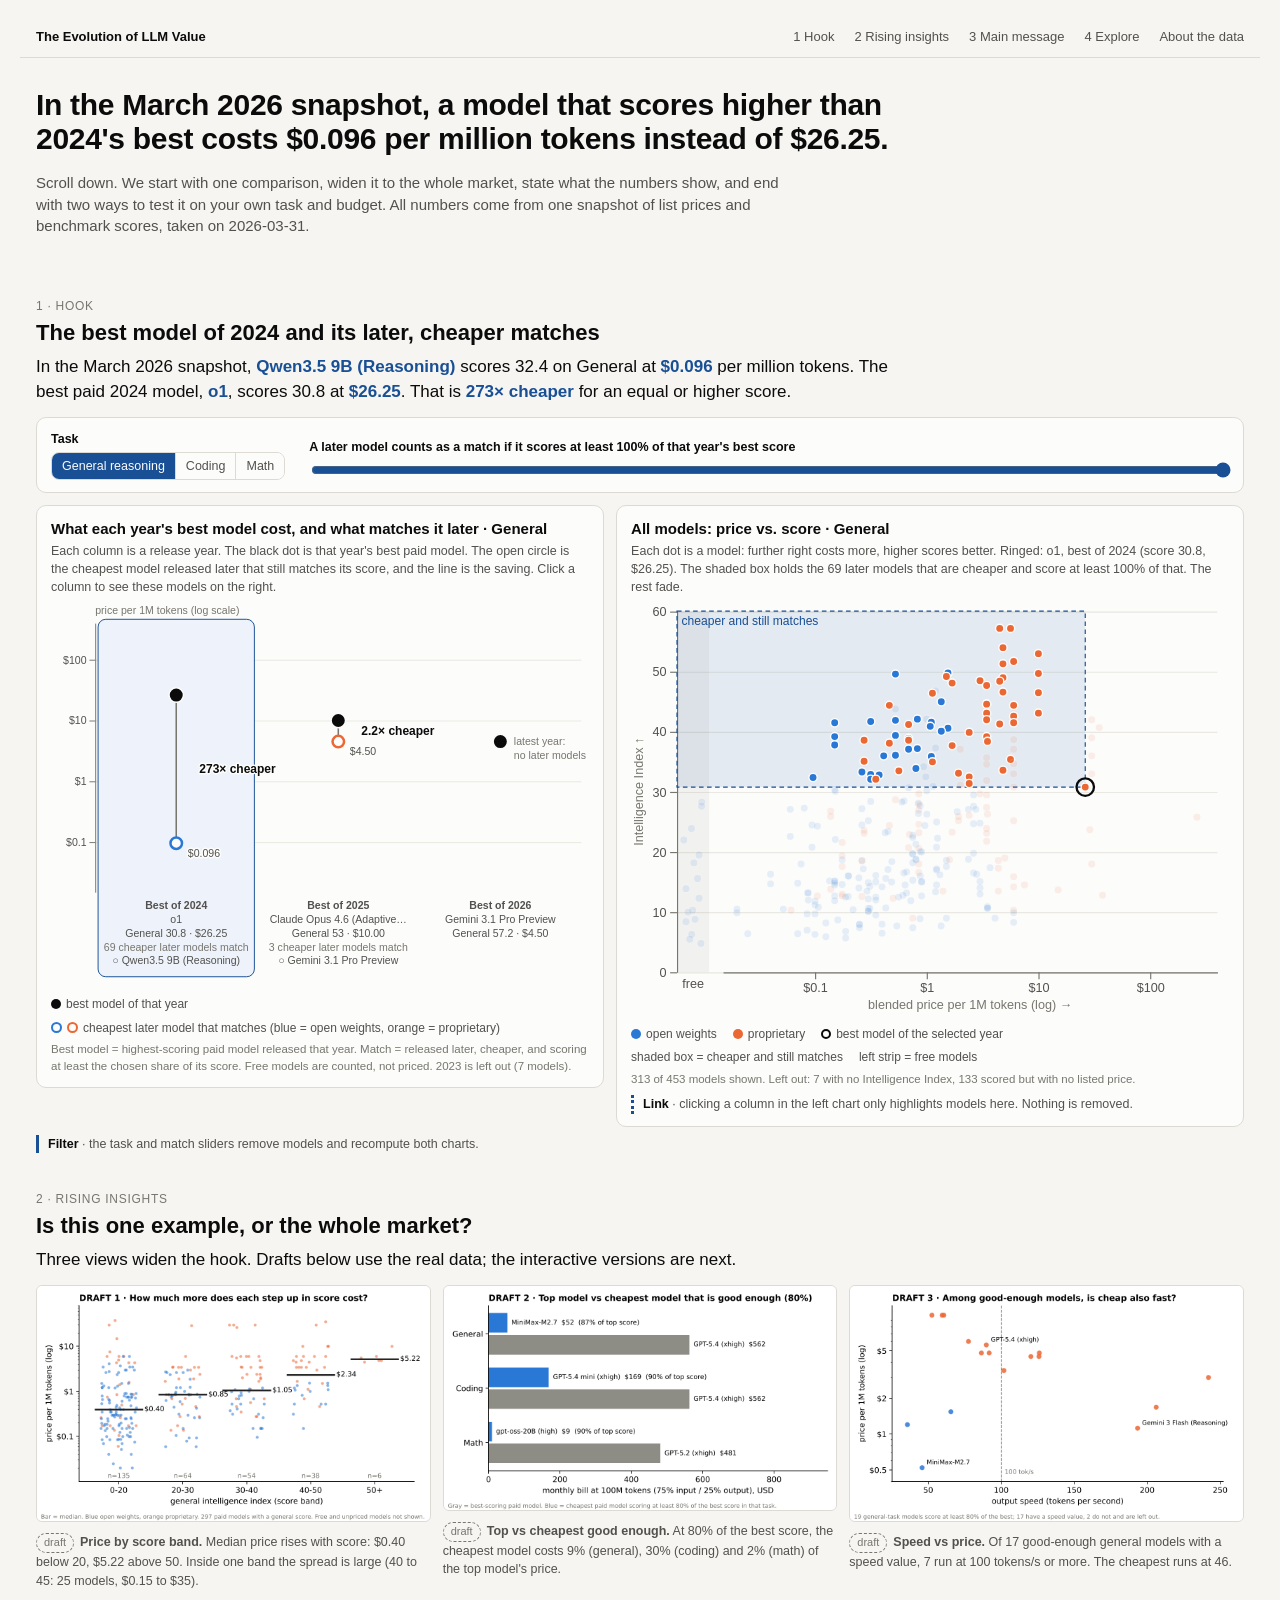
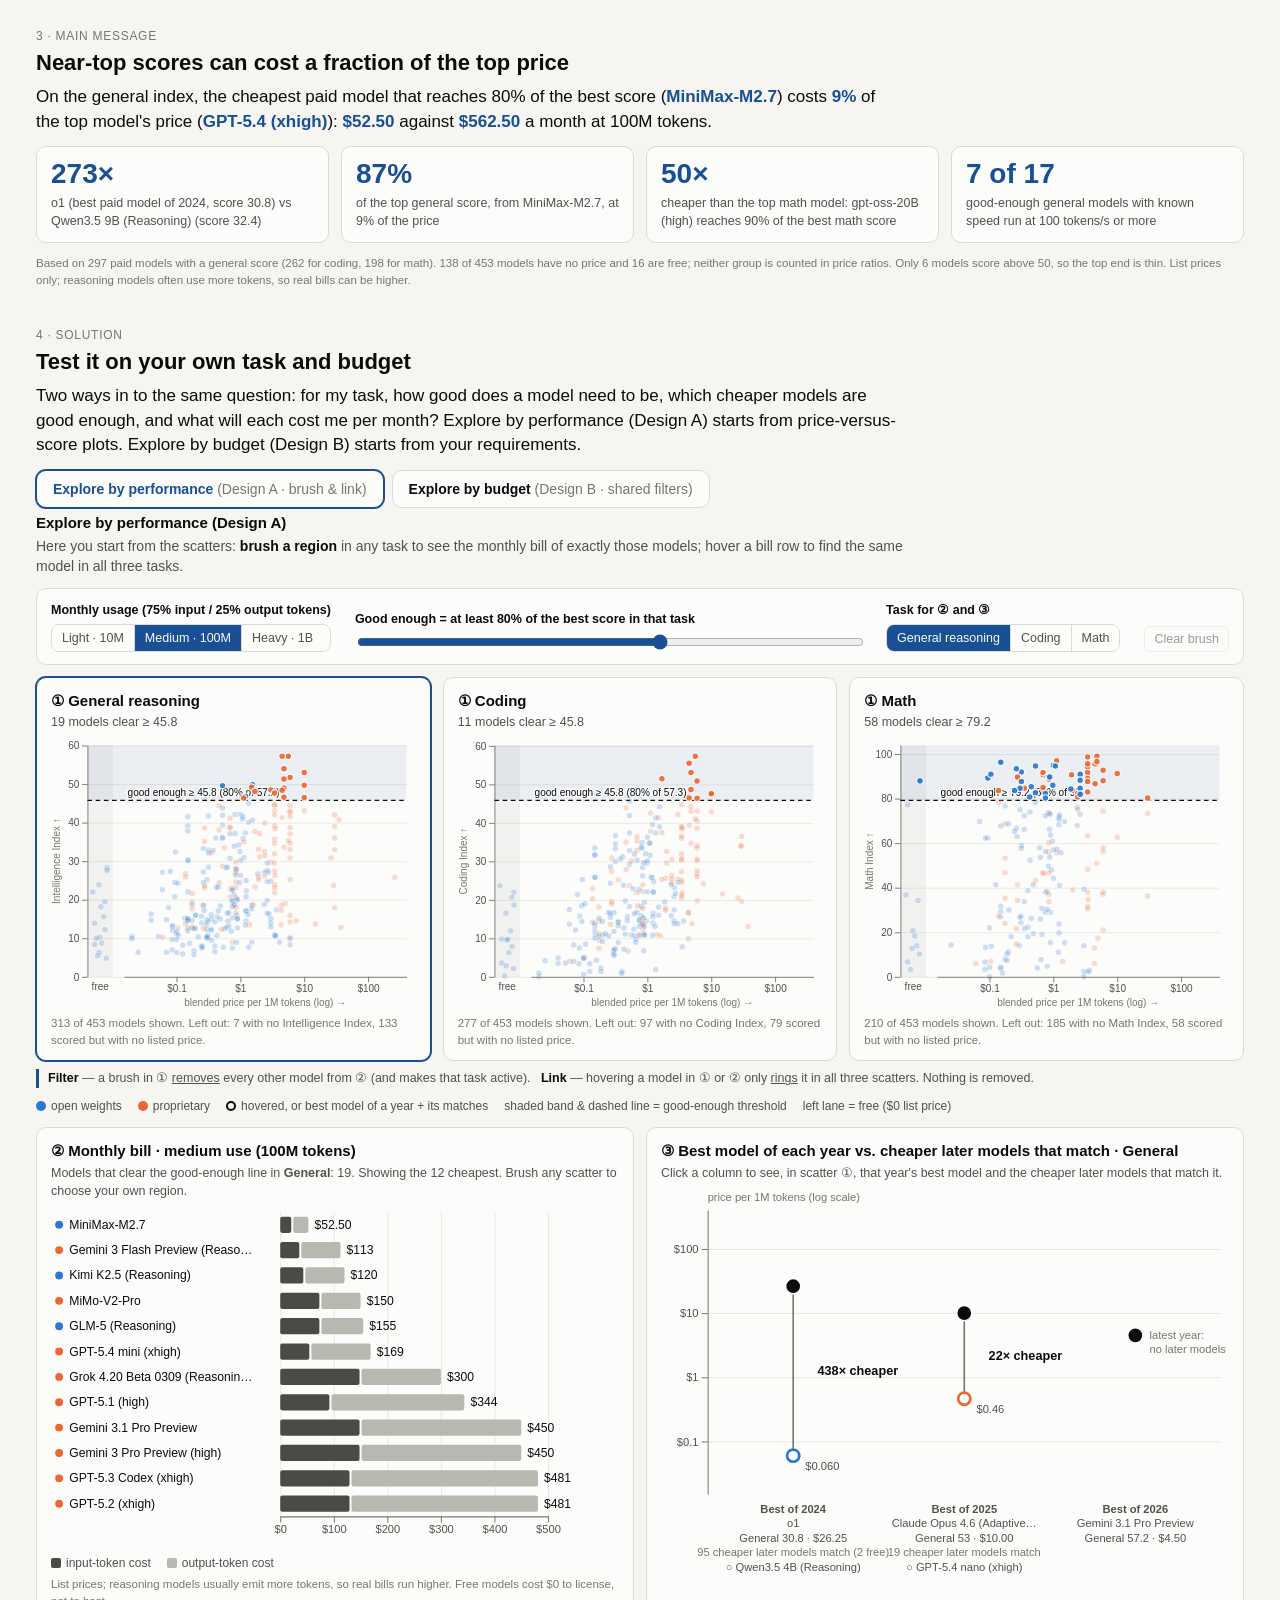
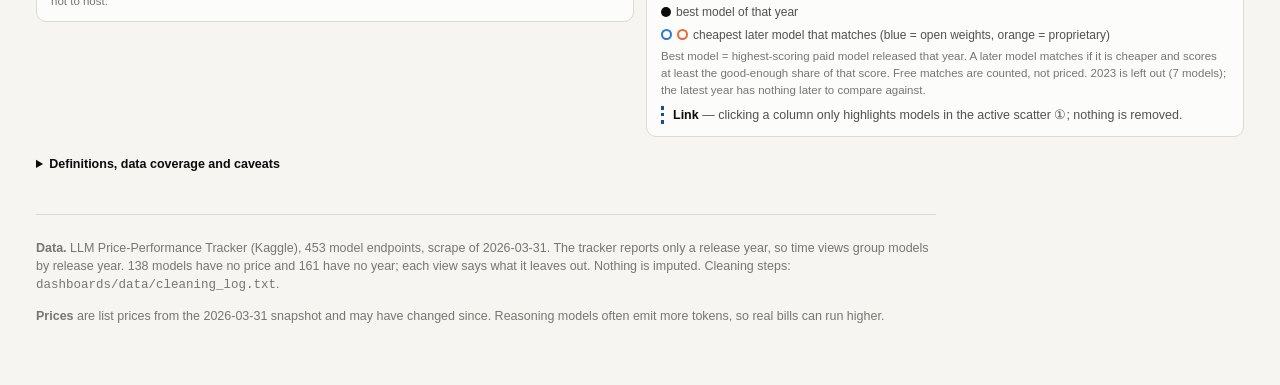
==== docs/index.html @ 714dfd99 "new refinements" ====
<!doctype html>
<html lang="en"><head><meta charset="utf-8"><meta name="viewport" content="width=device-width,initial-scale=1">
<title>The Evolution of LLM Value</title>
<style>:root {
  color-scheme: light;
  --surface-0: #f6f5f2;
  --surface-1: #fcfcfb;
  --border: #dcdad3;
  --grid: #e9e8e2;
  --text-primary: #0b0b0b;
  --text-secondary: #52514e;
  --text-muted: #77766f;
  --open: #2a78d6;       /* categorical slot 1: open-weight */
  --prop: #eb6834;       /* categorical slot 2: proprietary */
  --seg-in: #4b4a46;     /* bill: input-token cost */
  --seg-out: #b9b8b0;    /* bill: output-token cost */
  --accent: #184f95;
  --thr: #0b0b0b;
  --ring: #0b0b0b;
  --hl-bg: #eef3fb;
}
@media (prefers-color-scheme: dark) {
  :root:where(:not([data-theme="light"])) {
    color-scheme: dark;
    --surface-0: #121211; --surface-1: #1a1a19; --border: #3a3935; --grid: #2b2a27;
    --text-primary: #f0efec; --text-secondary: #c3c2b7; --text-muted: #96958c;
    --open: #3987e5; --prop: #d95926; --seg-in: #c3c2b7; --seg-out: #5d5c56;
    --accent: #86b6ef; --thr: #f0efec; --ring: #f0efec; --hl-bg: #22262d;
  }
}
:root[data-theme="dark"] {
  color-scheme: dark;
  --surface-0: #121211; --surface-1: #1a1a19; --border: #3a3935; --grid: #2b2a27;
  --text-primary: #f0efec; --text-secondary: #c3c2b7; --text-muted: #96958c;
  --open: #3987e5; --prop: #d95926; --seg-in: #c3c2b7; --seg-out: #5d5c56;
  --accent: #86b6ef; --thr: #f0efec; --ring: #f0efec; --hl-bg: #22262d;
}

* { box-sizing: border-box; }
body {
  margin: 0; background: var(--surface-0); color: var(--text-primary);
  font: 14px/1.45 -apple-system, BlinkMacSystemFont, "Segoe UI", Roboto, Helvetica, Arial, sans-serif;
}
main { max-width: 1240px; margin: 0 auto; padding: 18px 16px 48px; }
nav.top { display: flex; gap: 18px; font-size: 13px; margin-bottom: 6px; }
a { color: var(--accent); }
h1 { font-size: 22px; margin: 6px 0 4px; letter-spacing: -0.01em; }
h2 { font-size: 15px; margin: 0 0 2px; }
.lede { color: var(--text-secondary); max-width: 880px; margin: 0 0 12px; }
.lede b { color: var(--text-primary); }

.card { background: var(--surface-1); border: 1px solid var(--border); border-radius: 10px; padding: 12px 14px; }
.card.active { border-color: var(--accent); box-shadow: 0 0 0 1px var(--accent); }
.hint { color: var(--text-secondary); font-size: 12.5px; margin: 2px 0 6px; min-height: 18px; }
.coverage { color: var(--text-muted); font-size: 11.5px; margin: 4px 0 0; }
.explain { font-size: 12.5px; color: var(--text-secondary); margin: 8px 0 0; padding-left: 9px; border-left: 3px solid var(--accent); }
.explain.link { border-left-style: dotted; }
.explain strong { color: var(--text-primary); }

.controls { display: flex; flex-wrap: wrap; gap: 12px 24px; align-items: end; margin-bottom: 12px; font-size: 12.5px; color: var(--text-secondary); }
.controls label, .controls .grp { display: grid; gap: 4px; }
.controls .lab { font-weight: 600; color: var(--text-primary); }
.controls .grow { flex: 1 1 170px; }
.controls input[type=range] { width: 100%; accent-color: var(--accent); }
.controls select { font: inherit; padding: 3px 6px; background: var(--surface-1); color: var(--text-primary); border: 1px solid var(--border); border-radius: 6px; }
.seg { display: inline-flex; border: 1px solid var(--border); border-radius: 8px; overflow: hidden; }
.seg button { font: inherit; padding: 4px 10px; border: 0; background: var(--surface-1); color: var(--text-secondary); cursor: pointer; border-right: 1px solid var(--border); }
.seg button:last-child { border-right: 0; }
.seg button[aria-pressed=true] { background: var(--accent); color: var(--surface-1); }
button.plain { font: inherit; padding: 3px 9px; border: 1px solid var(--border); border-radius: 6px; background: var(--surface-1); color: var(--text-primary); cursor: pointer; }
button.plain:disabled { opacity: .4; cursor: default; }
.row-between { display: flex; justify-content: space-between; align-items: center; gap: 8px; }

svg { display: block; width: 100%; height: auto; overflow: visible; }
svg text { fill: var(--text-secondary); font-size: 11px; font-family: inherit; }
svg .axis path, svg .axis line { stroke: var(--text-muted); }
svg .grid line { stroke: var(--grid); }
svg .grid path { display: none; }
svg .title-lab { fill: var(--text-muted); font-size: 11px; }
.dot { stroke: var(--surface-1); stroke-width: 1.2; }
.dot.open { fill: var(--open); }
.dot.prop { fill: var(--prop); }
.ring { fill: none; stroke: var(--ring); stroke-width: 2; pointer-events: none; }
.thr { stroke: var(--thr); stroke-dasharray: 5 4; stroke-width: 1.3; }
.thr-fill { fill: var(--accent); opacity: .07; }
.thr-lab { fill: var(--text-primary) !important; font-size: 11px; paint-order: stroke; stroke: var(--surface-1); stroke-width: 3px; stroke-linejoin: round; }
.budget { stroke: var(--prop); stroke-width: 1.6; stroke-dasharray: 2 3; }
.budget-lab { fill: var(--text-primary) !important; paint-order: stroke; stroke: var(--surface-1); stroke-width: 3px; }
.free-lane { fill: var(--text-muted); opacity: .08; }
.selection { fill: var(--accent); fill-opacity: .12; stroke: var(--accent); }

.legend { display: flex; flex-wrap: wrap; gap: 6px 16px; font-size: 12px; color: var(--text-secondary); margin-top: 10px; align-items: center; }
.legend i { display: inline-block; width: 10px; height: 10px; border-radius: 50%; margin-right: 5px; vertical-align: -1px; }
.legend i.sq { border-radius: 2px; }
.legend i.blk { background: var(--text-primary); }
.legend i.hol { background: transparent; border: 2.5px solid var(--text-secondary); width: 11px; height: 11px; }
.legend i.sm { width: 6px; height: 6px; background: var(--text-muted); opacity: .6; }
.legend i.ringi { background: transparent; border: 2px solid var(--ring); }

#tip { position: fixed; z-index: 10; pointer-events: none; background: var(--surface-1); color: var(--text-primary);
  border: 1px solid var(--border); border-radius: 8px; padding: 8px 10px; font-size: 12px; box-shadow: 0 4px 14px rgba(0,0,0,.18); max-width: 300px; display: none; }
#tip b { font-size: 12.5px; }
#tip .k { color: var(--text-muted); }
#tip table { border-collapse: collapse; margin-top: 4px; }
#tip td { padding: 1px 8px 1px 0; }

.bill-row { cursor: pointer; }
.bill-row rect.hit { fill: transparent; }
.bill-row.hl rect.hit, .bill-row:hover rect.hit { fill: var(--hl-bg); }
.bill-row.sel rect.hit { fill: var(--hl-bg); stroke: var(--accent); }
.bill-row text.nm { fill: var(--text-primary); font-size: 12px; }
.bill-row text.val { fill: var(--text-primary); font-size: 12px; }
.flag-row { cursor: pointer; }
.flag-row rect.hit { fill: transparent; }
.flag-row:hover rect.hit { fill: var(--hl-bg); }
.flag-row.sel rect.hit { fill: var(--hl-bg); stroke: var(--accent); }
.flag-row .big { fill: var(--text-primary); stroke: var(--surface-1); stroke-width: 1.5; }
.flag-row .arrow { stroke: var(--text-secondary); stroke-width: 1.5; fill: none; }
.flag-row text.t1 { fill: var(--text-primary); font-size: 12px; }

details.defs { margin-top: 18px; font-size: 12.5px; color: var(--text-secondary); }
details.defs summary { cursor: pointer; font-weight: 600; color: var(--text-primary); }
details.defs ul { margin: 6px 0 0; padding-left: 18px; }
details.defs li { margin: 3px 0; }

.detail { font-size: 12.5px; color: var(--text-secondary); }
.detail table { border-collapse: collapse; width: 100%; margin-top: 4px; }
.detail td, .detail th { padding: 2px 8px 2px 0; text-align: left; font-weight: normal; }
.detail td.v { color: var(--text-primary); }

.layoutA { display: grid; gap: 14px; }
.panels3 { display: grid; grid-template-columns: repeat(3, minmax(0, 1fr)); gap: 12px; }
.row2 { display: grid; grid-template-columns: minmax(0, 1fr) minmax(0, 1fr); gap: 12px; align-items: start; }
.layoutB { display: grid; grid-template-columns: minmax(0, 0.95fr) minmax(0, 1.05fr); gap: 12px; align-items: start; }
@media (max-width: 980px) { .panels3, .row2, .layoutB { grid-template-columns: 1fr; } }

.match-region { fill: var(--accent); fill-opacity: .10; stroke: var(--accent); stroke-dasharray: 4 3; }
.region-lab { fill: var(--accent) !important; font-size: 10.5px; }
.flag-row .stem { stroke: var(--text-muted); stroke-width: 1.6; }
.flag-row .hollow { fill: var(--surface-1); stroke-width: 2.6; }
.flag-row .hollow.open { stroke: var(--open); }
.flag-row .hollow.prop { stroke: var(--prop); }
.flag-row .mult { fill: var(--text-primary); font-weight: 700; font-size: 12.5px; }

.halo { paint-order: stroke; stroke: var(--surface-1); stroke-width: 3px; stroke-linejoin: round; }

html { scroll-behavior: smooth; scroll-padding-top: 52px; }
nav.top { position: sticky; top: 0; z-index: 5; background: var(--surface-0); border-bottom: 1px solid var(--border); margin: 0 -16px; padding: 10px 16px; gap: 20px; flex-wrap: wrap; }
nav.top b { margin-right: auto; }
nav.top a { text-decoration: none; color: var(--text-secondary); }
nav.top a:hover { color: var(--accent); }
.hero { padding: 26px 0 8px; }
.hero h1 { font-size: 30px; line-height: 1.15; margin: 4px 0 8px; max-width: 860px; }
.hero p { max-width: 760px; color: var(--text-secondary); font-size: 15px; }
section.story { margin-top: 38px; }
.step { font-size: 12px; letter-spacing: .06em; text-transform: uppercase; color: var(--text-muted); margin: 0; }
section.story > h2 { font-size: 22px; margin: 2px 0 6px; }
.big { font-size: 17px; max-width: 860px; margin: 4px 0 12px; }
.big b { color: var(--accent); }
.drafts { display: grid; grid-template-columns: repeat(3, minmax(0,1fr)); gap: 12px; }
.drafts figure { margin: 0; }
.drafts img { width: 100%; height: auto; border-radius: 6px; border: 1px solid var(--border); background: #fff; }
.drafts figcaption { font-size: 12.5px; color: var(--text-secondary); margin-top: 6px; }
.tag { display: inline-block; font-size: 11px; padding: 1px 7px; border: 1px dashed var(--text-muted); border-radius: 10px; color: var(--text-muted); margin-right: 6px; }
.stats { display: grid; grid-template-columns: repeat(4, minmax(0,1fr)); gap: 12px; margin: 12px 0; }
.stat { background: var(--surface-1); border: 1px solid var(--border); border-radius: 10px; padding: 12px 14px; }
.stat .n { font-size: 28px; font-weight: 700; color: var(--accent); line-height: 1.1; }
.stat .d { font-size: 12.5px; color: var(--text-secondary); margin-top: 4px; }
@media (max-width: 980px) { .drafts, .stats { grid-template-columns: 1fr 1fr; } }
@media (max-width: 620px) { .drafts, .stats { grid-template-columns: 1fr; } }
.tabs { display: flex; gap: 8px; margin: 10px 0 4px; flex-wrap: wrap; }
.tabs button { font: inherit; padding: 8px 16px; border: 1px solid var(--border); border-radius: 10px; background: var(--surface-1); color: var(--text-secondary); cursor: pointer; }
.tabs button b { color: var(--text-primary); }
.tabs button[aria-selected=true] { border-color: var(--accent); box-shadow: 0 0 0 1px var(--accent); }
.tabs button[aria-selected=true] b { color: var(--accent); }
.design[hidden] { display: none; }
#h-sc .thr, #h-sc .thr-fill, #h-sc .thr-lab { display: none; }
footer { margin-top: 40px; font-size: 12.5px; color: var(--text-muted); border-top: 1px solid var(--border); padding-top: 12px; max-width: 900px; }
</style></head>
<body><main>
<nav class="top"><b>The Evolution of LLM Value</b><a href="#hook">1 Hook</a><a href="#insights">2 Rising insights</a><a href="#message">3 Main message</a><a href="#explore">4 Explore</a><a href="#about">About the data</a></nav>

<header class="hero">
  <h1 id="hero-h1"></h1>
  <p>Scroll down. We start with one comparison, widen it to the whole market, state what the numbers show, and end with two ways to test it on your own task and budget. All numbers come from one snapshot of list prices and benchmark scores, taken on 2026-03-31.</p>
</header>

<section class="story" id="hook">
  <p class="step">1 · Hook</p>
  <h2>The best model of 2024 and its later, cheaper matches</h2>
  <p class="big" id="hook-line"></p>
  <div class="controls card">
    <div class="grp"><span class="lab">Task</span><div class="seg" id="h-task"></div></div>
    <label class="grow"><span class="lab">A later model counts as a match if it scores at least <b id="h-pct-val"></b> of that year's best score</span><input id="h-pct" type="range" min="50" max="100" step="1" value="100"></label>
  </div>
  <div class="layoutB">
    <section class="card"><h2 id="h-flag-title"></h2><p class="hint" id="h-flag-hint"></p><div id="h-flags"></div><div class="legend"><span><i class="blk"></i>best model of that year</span><span><i class="hol" style="border-color:var(--open)"></i><i class="hol" style="border-color:var(--prop)"></i>cheapest later model that matches (blue = open weights, orange = proprietary)</span></div><p class="coverage">Best model = highest-scoring paid model released that year. Match = released later, cheaper, and scoring at least the chosen share of its score. Free models are counted, not priced. 2023 is left out (7 models).</p></section>
    <section class="card"><h2 id="h-sc-title"></h2><p class="hint" id="h-sc-hint"></p><div id="h-sc"></div>
      <div class="legend"><span><i style="background:var(--open)"></i>open weights</span><span><i style="background:var(--prop)"></i>proprietary</span><span><i class="ringi"></i>best model of the selected year</span><span>shaded box = cheaper and still matches</span><span>left strip = free models</span></div>
      <p class="coverage" id="h-cov"></p>
      <p class="explain link"><strong>Link</strong> · clicking a column in the left chart only highlights models here. Nothing is removed.</p></section>
  </div>
  <p class="explain"><strong>Filter</strong> · the task and match sliders remove models and recompute both charts.</p>
</section>

<section class="story" id="insights">
  <p class="step">2 · Rising insights</p>
  <h2>Is this one example, or the whole market?</h2>
  <p class="big">Three views widen the hook. Drafts below use the real data; the interactive versions are next.</p>
  <div class="drafts">
    <figure><img src="img/draft-1-price-by-score-band.png" alt="Draft: price by score band"><figcaption><span class="tag">draft</span><b>Price by score band.</b> Median price rises with score: $0.40 below 20, $5.22 above 50. Inside one band the spread is large (40 to 45: 25 models, $0.15 to $35).</figcaption></figure>
    <figure><img src="img/draft-2-top-vs-cheapest.png" alt="Draft: top vs cheapest good-enough model"><figcaption><span class="tag">draft</span><b>Top vs cheapest good enough.</b> At 80% of the best score, the cheapest model costs 9% (general), 30% (coding) and 2% (math) of the top model's price.</figcaption></figure>
    <figure><img src="img/draft-3-speed-vs-price.png" alt="Draft: speed against price"><figcaption><span class="tag">draft</span><b>Speed vs price.</b> Of 17 good-enough general models with a speed value, 7 run at 100 tokens/s or more. The cheapest runs at 46.</figcaption></figure>
  </div>
</section>

<section class="story" id="message">
  <p class="step">3 · Main message</p>
  <h2>Near-top scores can cost a fraction of the top price</h2>
  <p class="big" id="msg-line"></p>
  <div class="stats" id="stats"></div>
  <p class="coverage" id="msg-cov"></p>
</section>

<section class="story" id="explore">
  <p class="step">4 · Solution</p>
  <h2>Test it on your own task and budget</h2>
  <p class="big">Two ways in to the same question: for my task, how good does a model need to be, which cheaper models are good enough, and what will each cost me per month? Explore by performance (Design A) starts from price-versus-score plots. Explore by budget (Design B) starts from your requirements.</p>
  <div class="tabs" role="tablist">
    <button role="tab" id="tab-a" aria-selected="true"><b>Explore by performance</b> <span style="color:var(--text-muted)">(Design A · brush &amp; link)</span></button>
    <button role="tab" id="tab-b" aria-selected="false"><b>Explore by budget</b> <span style="color:var(--text-muted)">(Design B · shared filters)</span></button>
  </div>
  <div class="design" id="design-a"><h2 class="dh">Explore by performance (Design A)</h2>
<p class="lede">Here you start from the scatters: <b>brush a region</b> in any task to see the monthly bill of exactly those models; hover a bill row to find the same model in all three tasks.</p>

<div class="controls card">
  <div class="grp"><span class="lab">Monthly usage (75% input / 25% output tokens)</span><div class="seg" id="a-usage"></div></div>
  <label class="grow"><span class="lab">Good enough = at least <b id="a-pct-val">80%</b> of the best score in that task</span>
    <input id="a-pct" type="range" min="50" max="100" step="1" value="80"></label>
  <div class="grp"><span class="lab">Task for ② and ③</span><div class="seg" id="a-task"></div></div>
  <button class="plain" id="a-clear">Clear brush</button>
</div>

<div class="panels3" id="a-panels"></div>
<p class="explain"><strong>Filter</strong> — a brush in ① <u>removes</u> every other model from ② (and makes that task active). &nbsp;
<strong>Link</strong> — hovering a model in ① or ② only <u>rings</u> it in all three scatters. Nothing is removed.</p>
<div class="legend"><span><i style="background:var(--open)"></i>open weights</span><span><i style="background:var(--prop)"></i>proprietary</span>
<span><i class="ringi"></i>hovered, or best model of a year + its matches</span><span>shaded band &amp; dashed line = good-enough threshold</span><span>left lane = free ($0 list price)</span></div>

<div class="row2" style="margin-top:12px">
  <section class="card"><h2 id="a-bill-title"></h2><p class="hint" id="a-bill-hint"></p><div id="a-bill"></div>
    <div class="legend"><span><i class="sq" style="background:var(--seg-in)"></i>input-token cost</span><span><i class="sq" style="background:var(--seg-out)"></i>output-token cost</span></div>
    <p class="coverage">List prices; reasoning models usually emit more tokens, so real bills run higher. Free models cost $0 to license, not to host.</p></section>
  <section class="card"><h2 id="a-flag-title"></h2><p class="hint" id="a-flag-hint"></p><div id="a-flags"></div>
    <div class="legend"><span><i class="blk"></i>best model of that year</span><span><i class="hol" style="border-color:var(--open)"></i><i class="hol" style="border-color:var(--prop)"></i>cheapest later model that matches (blue = open weights, orange = proprietary)</span></div><p class="coverage">Best model = highest-scoring paid model released that year. A later model matches if it is cheaper and scores at least the good-enough share of that score. Free matches are counted, not priced. 2023 is left out (7 models); the latest year has nothing later to compare against.</p>
    <p class="explain link"><strong>Link</strong> — clicking a column only highlights models in the active scatter ①; nothing is removed.</p></section>
</div>

<details class="defs"><summary>Definitions, data coverage and caveats</summary><ul>
<li><b>Data:</b> LLM Price-Performance Tracker (Kaggle), scrape of 2026-03-31, 453 model endpoints. Nothing is imputed; every chart says how many models it had to leave out.</li>
<li><b>Good enough:</b> score ≥ X% of the best score any model has in that task (best: general 57.2, coding 57.3, math 99.0). The three indexes use different scales, so a percentage gives one shared definition.</li>
<li><b>Monthly bill:</b> usage tokens × the model's input and output list prices at a 3:1 input:output mix (the same mix the dataset's blended price uses).</li>
<li><b>Release year only:</b> the dataset has no release dates and 161 models have no year, so time views group models by release year and skip those models. The 138 models without a price (mostly open-weight, lower scoring) cannot appear in any price view.</li>
<li><b>Free</b> models are open-weight models with a $0 list price. They are shown in a separate lane and never used for "× cheaper".</li>
</ul></details>
</div>
  <div class="design" id="design-b" hidden><h2 class="dh">Explore by budget (Design B)</h2>
<p class="lede">Here you start from the controls: <b>set a task, usage, quality bar, budget, license and speed floor</b>, then read the surviving models and see where they sit on the price × score map.</p>

<div class="controls card">
  <div class="grp"><span class="lab">Task</span><div class="seg" id="b-task"></div></div>
  <div class="grp"><span class="lab">Monthly usage (75% input / 25% output)</span><div class="seg" id="b-usage"></div></div>
  <label class="grow"><span class="lab">Good enough ≥ <b id="b-pct-val"></b> of best score</span><input id="b-pct" type="range" min="50" max="100" step="1" value="80"></label>
  <label class="grow"><span class="lab">Budget: <b id="b-budget-val"></b></span><input id="b-budget" type="range" min="0" max="100" step="1" value="60"></label>
  <label><span class="lab">License</span><select id="b-license"><option value="all">all</option><option value="open">open weights</option><option value="closed">proprietary</option></select></label>
  <label class="grow"><span class="lab">Min speed: <b id="b-speed-val"></b></span><input id="b-speed" type="range" min="0" max="250" step="10" value="0"></label>
</div>
<p class="explain"><strong>Filter</strong> — every control <u>removes</u> models from ① and <u>greys them out</u> in ② (they stay visible as context). A funnel below shows how many each control removes.<br>
<strong>Link</strong> — hovering a bar or dot rings it in the other view; clicking pins it in the detail card. Nothing is removed by linking.</p>
<p class="hint" id="b-funnel" style="margin-top:8px"></p>

<div class="layoutB">
  <section class="card"><h2 id="b-bill-title"></h2><p class="hint" id="b-bill-hint"></p><div id="b-bill"></div>
    <div class="legend"><span><i style="background:var(--open)"></i>open weights</span><span><i style="background:var(--prop)"></i>proprietary</span><span><i class="sq" style="background:var(--seg-in)"></i>input cost</span><span><i class="sq" style="background:var(--seg-out)"></i>output cost</span></div>
    <p class="coverage">List prices; reasoning models usually emit more tokens, so real bills run higher. Free models cost $0 to license, not to host.</p></section>
  <div style="display:grid;gap:12px">
    <section class="card"><h2 id="b-sc-title"></h2><div id="b-sc"></div>
      <p class="coverage" id="b-cov"></p>
      <div class="legend"><span><i class="ringi"></i>hovered / pinned</span><span>dashed line = good-enough bar</span><span style="color:var(--prop)">dotted line = budget cap (as price per 1M tokens)</span><span>left lane = free</span></div></section>
    <section class="card"><h2>Pinned model</h2><div class="detail" id="b-detail"></div></section>
  </div>
</div>

<details class="defs"><summary>Definitions, data coverage and caveats</summary><ul>
<li><b>Data:</b> LLM Price-Performance Tracker (Kaggle), scrape of 2026-03-31, 453 model endpoints. Nothing is imputed; each view says how many models it leaves out.</li>
<li><b>Good enough:</b> score ≥ X% of the best score any model has in that task (best: general 57.2, coding 57.3, math 99.0).</li>
<li><b>Budget:</b> a model passes if its monthly bill at the chosen usage is within budget. The dotted line in ② shows the same cap as a price per 1M tokens.</li>
<li><b>Speed:</b> output tokens/second, known for most but not all priced models; with a speed floor set, models with unknown speed are dropped and counted.</li>
<li><b>Free</b> models are open-weight with a $0 list price (you pay for hosting yourself). They always pass the budget control.</li>
</ul></details>
</div>
</section>

<footer id="about">
  <p><b>Data.</b> LLM Price-Performance Tracker (Kaggle), 453 model endpoints, scrape of 2026-03-31. The tracker reports only a release year, so time views group models by release year. 138 models have no price and 161 have no year; each view says what it leaves out. Nothing is imputed. Cleaning steps: <code>dashboards/data/cleaning_log.txt</code>.</p>
  <p><b>Prices</b> are list prices from the 2026-03-31 snapshot and may have changed since. Reasoning models often emit more tokens, so real bills can run higher.</p>
</footer>
</main>
<script>// https://d3js.org v7.9.0 Copyright 2010-2023 Mike Bostock
!function(t,n){"object"==typeof exports&&"undefined"!=typeof module?n(exports):"function"==typeof define&&define.amd?define(["exports"],n):n((t="undefined"!=typeof globalThis?globalThis:t||self).d3=t.d3||{})}(this,(function(t){"use strict";function n(t,n){return null==t||null==n?NaN:t<n?-1:t>n?1:t>=n?0:NaN}function e(t,n){return null==t||null==n?NaN:n<t?-1:n>t?1:n>=t?0:NaN}function r(t){let r,o,a;function u(t,n,e=0,i=t.length){if(e<i){if(0!==r(n,n))return i;do{const r=e+i>>>1;o(t[r],n)<0?e=r+1:i=r}while(e<i)}return e}return 2!==t.length?(r=n,o=(e,r)=>n(t(e),r),a=(n,e)=>t(n)-e):(r=t===n||t===e?t:i,o=t,a=t),{left:u,center:function(t,n,e=0,r=t.length){const i=u(t,n,e,r-1);return i>e&&a(t[i-1],n)>-a(t[i],n)?i-1:i},right:function(t,n,e=0,i=t.length){if(e<i){if(0!==r(n,n))return i;do{const r=e+i>>>1;o(t[r],n)<=0?e=r+1:i=r}while(e<i)}return e}}}function i(){return 0}function o(t){return null===t?NaN:+t}const a=r(n),u=a.right,c=a.left,f=r(o).center;var s=u;const l=d(y),h=d((function(t){const n=y(t);return(t,e,r,i,o)=>{n(t,e,(r<<=2)+0,(i<<=2)+0,o<<=2),n(t,e,r+1,i+1,o),n(t,e,r+2,i+2,o),n(t,e,r+3,i+3,o)}}));function d(t){return function(n,e,r=e){if(!((e=+e)>=0))throw new RangeError("invalid rx");if(!((r=+r)>=0))throw new RangeError("invalid ry");let{data:i,width:o,height:a}=n;if(!((o=Math.floor(o))>=0))throw new RangeError("invalid width");if(!((a=Math.floor(void 0!==a?a:i.length/o))>=0))throw new RangeError("invalid height");if(!o||!a||!e&&!r)return n;const u=e&&t(e),c=r&&t(r),f=i.slice();return u&&c?(p(u,f,i,o,a),p(u,i,f,o,a),p(u,f,i,o,a),g(c,i,f,o,a),g(c,f,i,o,a),g(c,i,f,o,a)):u?(p(u,i,f,o,a),p(u,f,i,o,a),p(u,i,f,o,a)):c&&(g(c,i,f,o,a),g(c,f,i,o,a),g(c,i,f,o,a)),n}}function p(t,n,e,r,i){for(let o=0,a=r*i;o<a;)t(n,e,o,o+=r,1)}function g(t,n,e,r,i){for(let o=0,a=r*i;o<r;++o)t(n,e,o,o+a,r)}function y(t){const n=Math.floor(t);if(n===t)return function(t){const n=2*t+1;return(e,r,i,o,a)=>{if(!((o-=a)>=i))return;let u=t*r[i];const c=a*t;for(let t=i,n=i+c;t<n;t+=a)u+=r[Math.min(o,t)];for(let t=i,f=o;t<=f;t+=a)u+=r[Math.min(o,t+c)],e[t]=u/n,u-=r[Math.max(i,t-c)]}}(t);const e=t-n,r=2*t+1;return(t,i,o,a,u)=>{if(!((a-=u)>=o))return;let c=n*i[o];const f=u*n,s=f+u;for(let t=o,n=o+f;t<n;t+=u)c+=i[Math.min(a,t)];for(let n=o,l=a;n<=l;n+=u)c+=i[Math.min(a,n+f)],t[n]=(c+e*(i[Math.max(o,n-s)]+i[Math.min(a,n+s)]))/r,c-=i[Math.max(o,n-f)]}}function v(t,n){let e=0;if(void 0===n)for(let n of t)null!=n&&(n=+n)>=n&&++e;else{let r=-1;for(let i of t)null!=(i=n(i,++r,t))&&(i=+i)>=i&&++e}return e}function _(t){return 0|t.length}function b(t){return!(t>0)}function m(t){return"object"!=typeof t||"length"in t?t:Array.from(t)}function x(t,n){let e,r=0,i=0,o=0;if(void 0===n)for(let n of t)null!=n&&(n=+n)>=n&&(e=n-i,i+=e/++r,o+=e*(n-i));else{let a=-1;for(let u of t)null!=(u=n(u,++a,t))&&(u=+u)>=u&&(e=u-i,i+=e/++r,o+=e*(u-i))}if(r>1)return o/(r-1)}function w(t,n){const e=x(t,n);return e?Math.sqrt(e):e}function M(t,n){let e,r;if(void 0===n)for(const n of t)null!=n&&(void 0===e?n>=n&&(e=r=n):(e>n&&(e=n),r<n&&(r=n)));else{let i=-1;for(let o of t)null!=(o=n(o,++i,t))&&(void 0===e?o>=o&&(e=r=o):(e>o&&(e=o),r<o&&(r=o)))}return[e,r]}class T{constructor(){this._partials=new Float64Array(32),this._n=0}add(t){const n=this._partials;let e=0;for(let r=0;r<this._n&&r<32;r++){const i=n[r],o=t+i,a=Math.abs(t)<Math.abs(i)?t-(o-i):i-(o-t);a&&(n[e++]=a),t=o}return n[e]=t,this._n=e+1,this}valueOf(){const t=this._partials;let n,e,r,i=this._n,o=0;if(i>0){for(o=t[--i];i>0&&(n=o,e=t[--i],o=n+e,r=e-(o-n),!r););i>0&&(r<0&&t[i-1]<0||r>0&&t[i-1]>0)&&(e=2*r,n=o+e,e==n-o&&(o=n))}return o}}class InternMap extends Map{constructor(t,n=N){if(super(),Object.defineProperties(this,{_intern:{value:new Map},_key:{value:n}}),null!=t)for(const[n,e]of t)this.set(n,e)}get(t){return super.get(A(this,t))}has(t){return super.has(A(this,t))}set(t,n){return super.set(S(this,t),n)}delete(t){return super.delete(E(this,t))}}class InternSet extends Set{constructor(t,n=N){if(super(),Object.defineProperties(this,{_intern:{value:new Map},_key:{value:n}}),null!=t)for(const n of t)this.add(n)}has(t){return super.has(A(this,t))}add(t){return super.add(S(this,t))}delete(t){return super.delete(E(this,t))}}function A({_intern:t,_key:n},e){const r=n(e);return t.has(r)?t.get(r):e}function S({_intern:t,_key:n},e){const r=n(e);return t.has(r)?t.get(r):(t.set(r,e),e)}function E({_intern:t,_key:n},e){const r=n(e);return t.has(r)&&(e=t.get(r),t.delete(r)),e}function N(t){return null!==t&&"object"==typeof t?t.valueOf():t}function k(t){return t}function C(t,...n){return F(t,k,k,n)}function P(t,...n){return F(t,Array.from,k,n)}function z(t,n){for(let e=1,r=n.length;e<r;++e)t=t.flatMap((t=>t.pop().map((([n,e])=>[...t,n,e]))));return t}function $(t,n,...e){return F(t,k,n,e)}function D(t,n,...e){return F(t,Array.from,n,e)}function R(t){if(1!==t.length)throw new Error("duplicate key");return t[0]}function F(t,n,e,r){return function t(i,o){if(o>=r.length)return e(i);const a=new InternMap,u=r[o++];let c=-1;for(const t of i){const n=u(t,++c,i),e=a.get(n);e?e.push(t):a.set(n,[t])}for(const[n,e]of a)a.set(n,t(e,o));return n(a)}(t,0)}function q(t,n){return Array.from(n,(n=>t[n]))}function U(t,...n){if("function"!=typeof t[Symbol.iterator])throw new TypeError("values is not iterable");t=Array.from(t);let[e]=n;if(e&&2!==e.length||n.length>1){const r=Uint32Array.from(t,((t,n)=>n));return n.length>1?(n=n.map((n=>t.map(n))),r.sort(((t,e)=>{for(const r of n){const n=O(r[t],r[e]);if(n)return n}}))):(e=t.map(e),r.sort(((t,n)=>O(e[t],e[n])))),q(t,r)}return t.sort(I(e))}function I(t=n){if(t===n)return O;if("function"!=typeof t)throw new TypeError("compare is not a function");return(n,e)=>{const r=t(n,e);return r||0===r?r:(0===t(e,e))-(0===t(n,n))}}function O(t,n){return(null==t||!(t>=t))-(null==n||!(n>=n))||(t<n?-1:t>n?1:0)}var B=Array.prototype.slice;function Y(t){return()=>t}const L=Math.sqrt(50),j=Math.sqrt(10),H=Math.sqrt(2);function X(t,n,e){const r=(n-t)/Math.max(0,e),i=Math.floor(Math.log10(r)),o=r/Math.pow(10,i),a=o>=L?10:o>=j?5:o>=H?2:1;let u,c,f;return i<0?(f=Math.pow(10,-i)/a,u=Math.round(t*f),c=Math.round(n*f),u/f<t&&++u,c/f>n&&--c,f=-f):(f=Math.pow(10,i)*a,u=Math.round(t/f),c=Math.round(n/f),u*f<t&&++u,c*f>n&&--c),c<u&&.5<=e&&e<2?X(t,n,2*e):[u,c,f]}function G(t,n,e){if(!((e=+e)>0))return[];if((t=+t)===(n=+n))return[t];const r=n<t,[i,o,a]=r?X(n,t,e):X(t,n,e);if(!(o>=i))return[];const u=o-i+1,c=new Array(u);if(r)if(a<0)for(let t=0;t<u;++t)c[t]=(o-t)/-a;else for(let t=0;t<u;++t)c[t]=(o-t)*a;else if(a<0)for(let t=0;t<u;++t)c[t]=(i+t)/-a;else for(let t=0;t<u;++t)c[t]=(i+t)*a;return c}function V(t,n,e){return X(t=+t,n=+n,e=+e)[2]}function W(t,n,e){e=+e;const r=(n=+n)<(t=+t),i=r?V(n,t,e):V(t,n,e);return(r?-1:1)*(i<0?1/-i:i)}function Z(t,n,e){let r;for(;;){const i=V(t,n,e);if(i===r||0===i||!isFinite(i))return[t,n];i>0?(t=Math.floor(t/i)*i,n=Math.ceil(n/i)*i):i<0&&(t=Math.ceil(t*i)/i,n=Math.floor(n*i)/i),r=i}}function K(t){return Math.max(1,Math.ceil(Math.log(v(t))/Math.LN2)+1)}function Q(){var t=k,n=M,e=K;function r(r){Array.isArray(r)||(r=Array.from(r));var i,o,a,u=r.length,c=new Array(u);for(i=0;i<u;++i)c[i]=t(r[i],i,r);var f=n(c),l=f[0],h=f[1],d=e(c,l,h);if(!Array.isArray(d)){const t=h,e=+d;if(n===M&&([l,h]=Z(l,h,e)),(d=G(l,h,e))[0]<=l&&(a=V(l,h,e)),d[d.length-1]>=h)if(t>=h&&n===M){const t=V(l,h,e);isFinite(t)&&(t>0?h=(Math.floor(h/t)+1)*t:t<0&&(h=(Math.ceil(h*-t)+1)/-t))}else d.pop()}for(var p=d.length,g=0,y=p;d[g]<=l;)++g;for(;d[y-1]>h;)--y;(g||y<p)&&(d=d.slice(g,y),p=y-g);var v,_=new Array(p+1);for(i=0;i<=p;++i)(v=_[i]=[]).x0=i>0?d[i-1]:l,v.x1=i<p?d[i]:h;if(isFinite(a)){if(a>0)for(i=0;i<u;++i)null!=(o=c[i])&&l<=o&&o<=h&&_[Math.min(p,Math.floor((o-l)/a))].push(r[i]);else if(a<0)for(i=0;i<u;++i)if(null!=(o=c[i])&&l<=o&&o<=h){const t=Math.floor((l-o)*a);_[Math.min(p,t+(d[t]<=o))].push(r[i])}}else for(i=0;i<u;++i)null!=(o=c[i])&&l<=o&&o<=h&&_[s(d,o,0,p)].push(r[i]);return _}return r.value=function(n){return arguments.length?(t="function"==typeof n?n:Y(n),r):t},r.domain=function(t){return arguments.length?(n="function"==typeof t?t:Y([t[0],t[1]]),r):n},r.thresholds=function(t){return arguments.length?(e="function"==typeof t?t:Y(Array.isArray(t)?B.call(t):t),r):e},r}function J(t,n){let e;if(void 0===n)for(const n of t)null!=n&&(e<n||void 0===e&&n>=n)&&(e=n);else{let r=-1;for(let i of t)null!=(i=n(i,++r,t))&&(e<i||void 0===e&&i>=i)&&(e=i)}return e}function tt(t,n){let e,r=-1,i=-1;if(void 0===n)for(const n of t)++i,null!=n&&(e<n||void 0===e&&n>=n)&&(e=n,r=i);else for(let o of t)null!=(o=n(o,++i,t))&&(e<o||void 0===e&&o>=o)&&(e=o,r=i);return r}function nt(t,n){let e;if(void 0===n)for(const n of t)null!=n&&(e>n||void 0===e&&n>=n)&&(e=n);else{let r=-1;for(let i of t)null!=(i=n(i,++r,t))&&(e>i||void 0===e&&i>=i)&&(e=i)}return e}function et(t,n){let e,r=-1,i=-1;if(void 0===n)for(const n of t)++i,null!=n&&(e>n||void 0===e&&n>=n)&&(e=n,r=i);else for(let o of t)null!=(o=n(o,++i,t))&&(e>o||void 0===e&&o>=o)&&(e=o,r=i);return r}function rt(t,n,e=0,r=1/0,i){if(n=Math.floor(n),e=Math.floor(Math.max(0,e)),r=Math.floor(Math.min(t.length-1,r)),!(e<=n&&n<=r))return t;for(i=void 0===i?O:I(i);r>e;){if(r-e>600){const o=r-e+1,a=n-e+1,u=Math.log(o),c=.5*Math.exp(2*u/3),f=.5*Math.sqrt(u*c*(o-c)/o)*(a-o/2<0?-1:1);rt(t,n,Math.max(e,Math.floor(n-a*c/o+f)),Math.min(r,Math.floor(n+(o-a)*c/o+f)),i)}const o=t[n];let a=e,u=r;for(it(t,e,n),i(t[r],o)>0&&it(t,e,r);a<u;){for(it(t,a,u),++a,--u;i(t[a],o)<0;)++a;for(;i(t[u],o)>0;)--u}0===i(t[e],o)?it(t,e,u):(++u,it(t,u,r)),u<=n&&(e=u+1),n<=u&&(r=u-1)}return t}function it(t,n,e){const r=t[n];t[n]=t[e],t[e]=r}function ot(t,e=n){let r,i=!1;if(1===e.length){let o;for(const a of t){const t=e(a);(i?n(t,o)>0:0===n(t,t))&&(r=a,o=t,i=!0)}}else for(const n of t)(i?e(n,r)>0:0===e(n,n))&&(r=n,i=!0);return r}function at(t,n,e){if(t=Float64Array.from(function*(t,n){if(void 0===n)for(let n of t)null!=n&&(n=+n)>=n&&(yield n);else{let e=-1;for(let r of t)null!=(r=n(r,++e,t))&&(r=+r)>=r&&(yield r)}}(t,e)),(r=t.length)&&!isNaN(n=+n)){if(n<=0||r<2)return nt(t);if(n>=1)return J(t);var r,i=(r-1)*n,o=Math.floor(i),a=J(rt(t,o).subarray(0,o+1));return a+(nt(t.subarray(o+1))-a)*(i-o)}}function ut(t,n,e=o){if((r=t.length)&&!isNaN(n=+n)){if(n<=0||r<2)return+e(t[0],0,t);if(n>=1)return+e(t[r-1],r-1,t);var r,i=(r-1)*n,a=Math.floor(i),u=+e(t[a],a,t);return u+(+e(t[a+1],a+1,t)-u)*(i-a)}}function ct(t,n,e=o){if(!isNaN(n=+n)){if(r=Float64Array.from(t,((n,r)=>o(e(t[r],r,t)))),n<=0)return et(r);if(n>=1)return tt(r);var r,i=Uint32Array.from(t,((t,n)=>n)),a=r.length-1,u=Math.floor(a*n);return rt(i,u,0,a,((t,n)=>O(r[t],r[n]))),(u=ot(i.subarray(0,u+1),(t=>r[t])))>=0?u:-1}}function ft(t){return Array.from(function*(t){for(const n of t)yield*n}(t))}function st(t,n){return[t,n]}function lt(t,n,e){t=+t,n=+n,e=(i=arguments.length)<2?(n=t,t=0,1):i<3?1:+e;for(var r=-1,i=0|Math.max(0,Math.ceil((n-t)/e)),o=new Array(i);++r<i;)o[r]=t+r*e;return o}function ht(t,e=n){if(1===e.length)return et(t,e);let r,i=-1,o=-1;for(const n of t)++o,(i<0?0===e(n,n):e(n,r)<0)&&(r=n,i=o);return i}var dt=pt(Math.random);function pt(t){return function(n,e=0,r=n.length){let i=r-(e=+e);for(;i;){const r=t()*i--|0,o=n[i+e];n[i+e]=n[r+e],n[r+e]=o}return n}}function gt(t){if(!(i=t.length))return[];for(var n=-1,e=nt(t,yt),r=new Array(e);++n<e;)for(var i,o=-1,a=r[n]=new Array(i);++o<i;)a[o]=t[o][n];return r}function yt(t){return t.length}function vt(t){return t instanceof InternSet?t:new InternSet(t)}function _t(t,n){const e=t[Symbol.iterator](),r=new Set;for(const t of n){const n=bt(t);if(r.has(n))continue;let i,o;for(;({value:i,done:o}=e.next());){if(o)return!1;const t=bt(i);if(r.add(t),Object.is(n,t))break}}return!0}function bt(t){return null!==t&&"object"==typeof t?t.valueOf():t}function mt(t){return t}var xt=1,wt=2,Mt=3,Tt=4,At=1e-6;function St(t){return"translate("+t+",0)"}function Et(t){return"translate(0,"+t+")"}function Nt(t){return n=>+t(n)}function kt(t,n){return n=Math.max(0,t.bandwidth()-2*n)/2,t.round()&&(n=Math.round(n)),e=>+t(e)+n}function Ct(){return!this.__axis}function Pt(t,n){var e=[],r=null,i=null,o=6,a=6,u=3,c="undefined"!=typeof window&&window.devicePixelRatio>1?0:.5,f=t===xt||t===Tt?-1:1,s=t===Tt||t===wt?"x":"y",l=t===xt||t===Mt?St:Et;function h(h){var d=null==r?n.ticks?n.ticks.apply(n,e):n.domain():r,p=null==i?n.tickFormat?n.tickFormat.apply(n,e):mt:i,g=Math.max(o,0)+u,y=n.range(),v=+y[0]+c,_=+y[y.length-1]+c,b=(n.bandwidth?kt:Nt)(n.copy(),c),m=h.selection?h.selection():h,x=m.selectAll(".domain").data([null]),w=m.selectAll(".tick").data(d,n).order(),M=w.exit(),T=w.enter().append("g").attr("class","tick"),A=w.select("line"),S=w.select("text");x=x.merge(x.enter().insert("path",".tick").attr("class","domain").attr("stroke","currentColor")),w=w.merge(T),A=A.merge(T.append("line").attr("stroke","currentColor").attr(s+"2",f*o)),S=S.merge(T.append("text").attr("fill","currentColor").attr(s,f*g).attr("dy",t===xt?"0em":t===Mt?"0.71em":"0.32em")),h!==m&&(x=x.transition(h),w=w.transition(h),A=A.transition(h),S=S.transition(h),M=M.transition(h).attr("opacity",At).attr("transform",(function(t){return isFinite(t=b(t))?l(t+c):this.getAttribute("transform")})),T.attr("opacity",At).attr("transform",(function(t){var n=this.parentNode.__axis;return l((n&&isFinite(n=n(t))?n:b(t))+c)}))),M.remove(),x.attr("d",t===Tt||t===wt?a?"M"+f*a+","+v+"H"+c+"V"+_+"H"+f*a:"M"+c+","+v+"V"+_:a?"M"+v+","+f*a+"V"+c+"H"+_+"V"+f*a:"M"+v+","+c+"H"+_),w.attr("opacity",1).attr("transform",(function(t){return l(b(t)+c)})),A.attr(s+"2",f*o),S.attr(s,f*g).text(p),m.filter(Ct).attr("fill","none").attr("font-size",10).attr("font-family","sans-serif").attr("text-anchor",t===wt?"start":t===Tt?"end":"middle"),m.each((function(){this.__axis=b}))}return h.scale=function(t){return arguments.length?(n=t,h):n},h.ticks=function(){return e=Array.from(arguments),h},h.tickArguments=function(t){return arguments.length?(e=null==t?[]:Array.from(t),h):e.slice()},h.tickValues=function(t){return arguments.length?(r=null==t?null:Array.from(t),h):r&&r.slice()},h.tickFormat=function(t){return arguments.length?(i=t,h):i},h.tickSize=function(t){return arguments.length?(o=a=+t,h):o},h.tickSizeInner=function(t){return arguments.length?(o=+t,h):o},h.tickSizeOuter=function(t){return arguments.length?(a=+t,h):a},h.tickPadding=function(t){return arguments.length?(u=+t,h):u},h.offset=function(t){return arguments.length?(c=+t,h):c},h}var zt={value:()=>{}};function $t(){for(var t,n=0,e=arguments.length,r={};n<e;++n){if(!(t=arguments[n]+"")||t in r||/[\s.]/.test(t))throw new Error("illegal type: "+t);r[t]=[]}return new Dt(r)}function Dt(t){this._=t}function Rt(t,n){for(var e,r=0,i=t.length;r<i;++r)if((e=t[r]).name===n)return e.value}function Ft(t,n,e){for(var r=0,i=t.length;r<i;++r)if(t[r].name===n){t[r]=zt,t=t.slice(0,r).concat(t.slice(r+1));break}return null!=e&&t.push({name:n,value:e}),t}Dt.prototype=$t.prototype={constructor:Dt,on:function(t,n){var e,r,i=this._,o=(r=i,(t+"").trim().split(/^|\s+/).map((function(t){var n="",e=t.indexOf(".");if(e>=0&&(n=t.slice(e+1),t=t.slice(0,e)),t&&!r.hasOwnProperty(t))throw new Error("unknown type: "+t);return{type:t,name:n}}))),a=-1,u=o.length;if(!(arguments.length<2)){if(null!=n&&"function"!=typeof n)throw new Error("invalid callback: "+n);for(;++a<u;)if(e=(t=o[a]).type)i[e]=Ft(i[e],t.name,n);else if(null==n)for(e in i)i[e]=Ft(i[e],t.name,null);return this}for(;++a<u;)if((e=(t=o[a]).type)&&(e=Rt(i[e],t.name)))return e},copy:function(){var t={},n=this._;for(var e in n)t[e]=n[e].slice();return new Dt(t)},call:function(t,n){if((e=arguments.length-2)>0)for(var e,r,i=new Array(e),o=0;o<e;++o)i[o]=arguments[o+2];if(!this._.hasOwnProperty(t))throw new Error("unknown type: "+t);for(o=0,e=(r=this._[t]).length;o<e;++o)r[o].value.apply(n,i)},apply:function(t,n,e){if(!this._.hasOwnProperty(t))throw new Error("unknown type: "+t);for(var r=this._[t],i=0,o=r.length;i<o;++i)r[i].value.apply(n,e)}};var qt="http://www.w3.org/1999/xhtml",Ut={svg:"http://www.w3.org/2000/svg",xhtml:qt,xlink:"http://www.w3.org/1999/xlink",xml:"http://www.w3.org/XML/1998/namespace",xmlns:"http://www.w3.org/2000/xmlns/"};function It(t){var n=t+="",e=n.indexOf(":");return e>=0&&"xmlns"!==(n=t.slice(0,e))&&(t=t.slice(e+1)),Ut.hasOwnProperty(n)?{space:Ut[n],local:t}:t}function Ot(t){return function(){var n=this.ownerDocument,e=this.namespaceURI;return e===qt&&n.documentElement.namespaceURI===qt?n.createElement(t):n.createElementNS(e,t)}}function Bt(t){return function(){return this.ownerDocument.createElementNS(t.space,t.local)}}function Yt(t){var n=It(t);return(n.local?Bt:Ot)(n)}function Lt(){}function jt(t){return null==t?Lt:function(){return this.querySelector(t)}}function Ht(t){return null==t?[]:Array.isArray(t)?t:Array.from(t)}function Xt(){return[]}function Gt(t){return null==t?Xt:function(){return this.querySelectorAll(t)}}function Vt(t){return function(){return this.matches(t)}}function Wt(t){return function(n){return n.matches(t)}}var Zt=Array.prototype.find;function Kt(){return this.firstElementChild}var Qt=Array.prototype.filter;function Jt(){return Array.from(this.children)}function tn(t){return new Array(t.length)}function nn(t,n){this.ownerDocument=t.ownerDocument,this.namespaceURI=t.namespaceURI,this._next=null,this._parent=t,this.__data__=n}function en(t,n,e,r,i,o){for(var a,u=0,c=n.length,f=o.length;u<f;++u)(a=n[u])?(a.__data__=o[u],r[u]=a):e[u]=new nn(t,o[u]);for(;u<c;++u)(a=n[u])&&(i[u]=a)}function rn(t,n,e,r,i,o,a){var u,c,f,s=new Map,l=n.length,h=o.length,d=new Array(l);for(u=0;u<l;++u)(c=n[u])&&(d[u]=f=a.call(c,c.__data__,u,n)+"",s.has(f)?i[u]=c:s.set(f,c));for(u=0;u<h;++u)f=a.call(t,o[u],u,o)+"",(c=s.get(f))?(r[u]=c,c.__data__=o[u],s.delete(f)):e[u]=new nn(t,o[u]);for(u=0;u<l;++u)(c=n[u])&&s.get(d[u])===c&&(i[u]=c)}function on(t){return t.__data__}function an(t){return"object"==typeof t&&"length"in t?t:Array.from(t)}function un(t,n){return t<n?-1:t>n?1:t>=n?0:NaN}function cn(t){return function(){this.removeAttribute(t)}}function fn(t){return function(){this.removeAttributeNS(t.space,t.local)}}function sn(t,n){return function(){this.setAttribute(t,n)}}function ln(t,n){return function(){this.setAttributeNS(t.space,t.local,n)}}function hn(t,n){return function(){var e=n.apply(this,arguments);null==e?this.removeAttribute(t):this.setAttribute(t,e)}}function dn(t,n){return function(){var e=n.apply(this,arguments);null==e?this.removeAttributeNS(t.space,t.local):this.setAttributeNS(t.space,t.local,e)}}function pn(t){return t.ownerDocument&&t.ownerDocument.defaultView||t.document&&t||t.defaultView}function gn(t){return function(){this.style.removeProperty(t)}}function yn(t,n,e){return function(){this.style.setProperty(t,n,e)}}function vn(t,n,e){return function(){var r=n.apply(this,arguments);null==r?this.style.removeProperty(t):this.style.setProperty(t,r,e)}}function _n(t,n){return t.style.getPropertyValue(n)||pn(t).getComputedStyle(t,null).getPropertyValue(n)}function bn(t){return function(){delete this[t]}}function mn(t,n){return function(){this[t]=n}}function xn(t,n){return function(){var e=n.apply(this,arguments);null==e?delete this[t]:this[t]=e}}function wn(t){return t.trim().split(/^|\s+/)}function Mn(t){return t.classList||new Tn(t)}function Tn(t){this._node=t,this._names=wn(t.getAttribute("class")||"")}function An(t,n){for(var e=Mn(t),r=-1,i=n.length;++r<i;)e.add(n[r])}function Sn(t,n){for(var e=Mn(t),r=-1,i=n.length;++r<i;)e.remove(n[r])}function En(t){return function(){An(this,t)}}function Nn(t){return function(){Sn(this,t)}}function kn(t,n){return function(){(n.apply(this,arguments)?An:Sn)(this,t)}}function Cn(){this.textContent=""}function Pn(t){return function(){this.textContent=t}}function zn(t){return function(){var n=t.apply(this,arguments);this.textContent=null==n?"":n}}function $n(){this.innerHTML=""}function Dn(t){return function(){this.innerHTML=t}}function Rn(t){return function(){var n=t.apply(this,arguments);this.innerHTML=null==n?"":n}}function Fn(){this.nextSibling&&this.parentNode.appendChild(this)}function qn(){this.previousSibling&&this.parentNode.insertBefore(this,this.parentNode.firstChild)}function Un(){return null}function In(){var t=this.parentNode;t&&t.removeChild(this)}function On(){var t=this.cloneNode(!1),n=this.parentNode;return n?n.insertBefore(t,this.nextSibling):t}function Bn(){var t=this.cloneNode(!0),n=this.parentNode;return n?n.insertBefore(t,this.nextSibling):t}function Yn(t){return function(){var n=this.__on;if(n){for(var e,r=0,i=-1,o=n.length;r<o;++r)e=n[r],t.type&&e.type!==t.type||e.name!==t.name?n[++i]=e:this.removeEventListener(e.type,e.listener,e.options);++i?n.length=i:delete this.__on}}}function Ln(t,n,e){return function(){var r,i=this.__on,o=function(t){return function(n){t.call(this,n,this.__data__)}}(n);if(i)for(var a=0,u=i.length;a<u;++a)if((r=i[a]).type===t.type&&r.name===t.name)return this.removeEventListener(r.type,r.listener,r.options),this.addEventListener(r.type,r.listener=o,r.options=e),void(r.value=n);this.addEventListener(t.type,o,e),r={type:t.type,name:t.name,value:n,listener:o,options:e},i?i.push(r):this.__on=[r]}}function jn(t,n,e){var r=pn(t),i=r.CustomEvent;"function"==typeof i?i=new i(n,e):(i=r.document.createEvent("Event"),e?(i.initEvent(n,e.bubbles,e.cancelable),i.detail=e.detail):i.initEvent(n,!1,!1)),t.dispatchEvent(i)}function Hn(t,n){return function(){return jn(this,t,n)}}function Xn(t,n){return function(){return jn(this,t,n.apply(this,arguments))}}nn.prototype={constructor:nn,appendChild:function(t){return this._parent.insertBefore(t,this._next)},insertBefore:function(t,n){return this._parent.insertBefore(t,n)},querySelector:function(t){return this._parent.querySelector(t)},querySelectorAll:function(t){return this._parent.querySelectorAll(t)}},Tn.prototype={add:function(t){this._names.indexOf(t)<0&&(this._names.push(t),this._node.setAttribute("class",this._names.join(" ")))},remove:function(t){var n=this._names.indexOf(t);n>=0&&(this._names.splice(n,1),this._node.setAttribute("class",this._names.join(" ")))},contains:function(t){return this._names.indexOf(t)>=0}};var Gn=[null];function Vn(t,n){this._groups=t,this._parents=n}function Wn(){return new Vn([[document.documentElement]],Gn)}function Zn(t){return"string"==typeof t?new Vn([[document.querySelector(t)]],[document.documentElement]):new Vn([[t]],Gn)}Vn.prototype=Wn.prototype={constructor:Vn,select:function(t){"function"!=typeof t&&(t=jt(t));for(var n=this._groups,e=n.length,r=new Array(e),i=0;i<e;++i)for(var o,a,u=n[i],c=u.length,f=r[i]=new Array(c),s=0;s<c;++s)(o=u[s])&&(a=t.call(o,o.__data__,s,u))&&("__data__"in o&&(a.__data__=o.__data__),f[s]=a);return new Vn(r,this._parents)},selectAll:function(t){t="function"==typeof t?function(t){return function(){return Ht(t.apply(this,arguments))}}(t):Gt(t);for(var n=this._groups,e=n.length,r=[],i=[],o=0;o<e;++o)for(var a,u=n[o],c=u.length,f=0;f<c;++f)(a=u[f])&&(r.push(t.call(a,a.__data__,f,u)),i.push(a));return new Vn(r,i)},selectChild:function(t){return this.select(null==t?Kt:function(t){return function(){return Zt.call(this.children,t)}}("function"==typeof t?t:Wt(t)))},selectChildren:function(t){return this.selectAll(null==t?Jt:function(t){return function(){return Qt.call(this.children,t)}}("function"==typeof t?t:Wt(t)))},filter:function(t){"function"!=typeof t&&(t=Vt(t));for(var n=this._groups,e=n.length,r=new Array(e),i=0;i<e;++i)for(var o,a=n[i],u=a.length,c=r[i]=[],f=0;f<u;++f)(o=a[f])&&t.call(o,o.__data__,f,a)&&c.push(o);return new Vn(r,this._parents)},data:function(t,n){if(!arguments.length)return Array.from(this,on);var e=n?rn:en,r=this._parents,i=this._groups;"function"!=typeof t&&(t=function(t){return function(){return t}}(t));for(var o=i.length,a=new Array(o),u=new Array(o),c=new Array(o),f=0;f<o;++f){var s=r[f],l=i[f],h=l.length,d=an(t.call(s,s&&s.__data__,f,r)),p=d.length,g=u[f]=new Array(p),y=a[f]=new Array(p);e(s,l,g,y,c[f]=new Array(h),d,n);for(var v,_,b=0,m=0;b<p;++b)if(v=g[b]){for(b>=m&&(m=b+1);!(_=y[m])&&++m<p;);v._next=_||null}}return(a=new Vn(a,r))._enter=u,a._exit=c,a},enter:function(){return new Vn(this._enter||this._groups.map(tn),this._parents)},exit:function(){return new Vn(this._exit||this._groups.map(tn),this._parents)},join:function(t,n,e){var r=this.enter(),i=this,o=this.exit();return"function"==typeof t?(r=t(r))&&(r=r.selection()):r=r.append(t+""),null!=n&&(i=n(i))&&(i=i.selection()),null==e?o.remove():e(o),r&&i?r.merge(i).order():i},merge:function(t){for(var n=t.selection?t.selection():t,e=this._groups,r=n._groups,i=e.length,o=r.length,a=Math.min(i,o),u=new Array(i),c=0;c<a;++c)for(var f,s=e[c],l=r[c],h=s.length,d=u[c]=new Array(h),p=0;p<h;++p)(f=s[p]||l[p])&&(d[p]=f);for(;c<i;++c)u[c]=e[c];return new Vn(u,this._parents)},selection:function(){return this},order:function(){for(var t=this._groups,n=-1,e=t.length;++n<e;)for(var r,i=t[n],o=i.length-1,a=i[o];--o>=0;)(r=i[o])&&(a&&4^r.compareDocumentPosition(a)&&a.parentNode.insertBefore(r,a),a=r);return this},sort:function(t){function n(n,e){return n&&e?t(n.__data__,e.__data__):!n-!e}t||(t=un);for(var e=this._groups,r=e.length,i=new Array(r),o=0;o<r;++o){for(var a,u=e[o],c=u.length,f=i[o]=new Array(c),s=0;s<c;++s)(a=u[s])&&(f[s]=a);f.sort(n)}return new Vn(i,this._parents).order()},call:function(){var t=arguments[0];return arguments[0]=this,t.apply(null,arguments),this},nodes:function(){return Array.from(this)},node:function(){for(var t=this._groups,n=0,e=t.length;n<e;++n)for(var r=t[n],i=0,o=r.length;i<o;++i){var a=r[i];if(a)return a}return null},size:function(){let t=0;for(const n of this)++t;return t},empty:function(){return!this.node()},each:function(t){for(var n=this._groups,e=0,r=n.length;e<r;++e)for(var i,o=n[e],a=0,u=o.length;a<u;++a)(i=o[a])&&t.call(i,i.__data__,a,o);return this},attr:function(t,n){var e=It(t);if(arguments.length<2){var r=this.node();return e.local?r.getAttributeNS(e.space,e.local):r.getAttribute(e)}return this.each((null==n?e.local?fn:cn:"function"==typeof n?e.local?dn:hn:e.local?ln:sn)(e,n))},style:function(t,n,e){return arguments.length>1?this.each((null==n?gn:"function"==typeof n?vn:yn)(t,n,null==e?"":e)):_n(this.node(),t)},property:function(t,n){return arguments.length>1?this.each((null==n?bn:"function"==typeof n?xn:mn)(t,n)):this.node()[t]},classed:function(t,n){var e=wn(t+"");if(arguments.length<2){for(var r=Mn(this.node()),i=-1,o=e.length;++i<o;)if(!r.contains(e[i]))return!1;return!0}return this.each(("function"==typeof n?kn:n?En:Nn)(e,n))},text:function(t){return arguments.length?this.each(null==t?Cn:("function"==typeof t?zn:Pn)(t)):this.node().textContent},html:function(t){return arguments.length?this.each(null==t?$n:("function"==typeof t?Rn:Dn)(t)):this.node().innerHTML},raise:function(){return this.each(Fn)},lower:function(){return this.each(qn)},append:function(t){var n="function"==typeof t?t:Yt(t);return this.select((function(){return this.appendChild(n.apply(this,arguments))}))},insert:function(t,n){var e="function"==typeof t?t:Yt(t),r=null==n?Un:"function"==typeof n?n:jt(n);return this.select((function(){return this.insertBefore(e.apply(this,arguments),r.apply(this,arguments)||null)}))},remove:function(){return this.each(In)},clone:function(t){return this.select(t?Bn:On)},datum:function(t){return arguments.length?this.property("__data__",t):this.node().__data__},on:function(t,n,e){var r,i,o=function(t){return t.trim().split(/^|\s+/).map((function(t){var n="",e=t.indexOf(".");return e>=0&&(n=t.slice(e+1),t=t.slice(0,e)),{type:t,name:n}}))}(t+""),a=o.length;if(!(arguments.length<2)){for(u=n?Ln:Yn,r=0;r<a;++r)this.each(u(o[r],n,e));return this}var u=this.node().__on;if(u)for(var c,f=0,s=u.length;f<s;++f)for(r=0,c=u[f];r<a;++r)if((i=o[r]).type===c.type&&i.name===c.name)return c.value},dispatch:function(t,n){return this.each(("function"==typeof n?Xn:Hn)(t,n))},[Symbol.iterator]:function*(){for(var t=this._groups,n=0,e=t.length;n<e;++n)for(var r,i=t[n],o=0,a=i.length;o<a;++o)(r=i[o])&&(yield r)}};var Kn=0;function Qn(){return new Jn}function Jn(){this._="@"+(++Kn).toString(36)}function te(t){let n;for(;n=t.sourceEvent;)t=n;return t}function ne(t,n){if(t=te(t),void 0===n&&(n=t.currentTarget),n){var e=n.ownerSVGElement||n;if(e.createSVGPoint){var r=e.createSVGPoint();return r.x=t.clientX,r.y=t.clientY,[(r=r.matrixTransform(n.getScreenCTM().inverse())).x,r.y]}if(n.getBoundingClientRect){var i=n.getBoundingClientRect();return[t.clientX-i.left-n.clientLeft,t.clientY-i.top-n.clientTop]}}return[t.pageX,t.pageY]}Jn.prototype=Qn.prototype={constructor:Jn,get:function(t){for(var n=this._;!(n in t);)if(!(t=t.parentNode))return;return t[n]},set:function(t,n){return t[this._]=n},remove:function(t){return this._ in t&&delete t[this._]},toString:function(){return this._}};const ee={passive:!1},re={capture:!0,passive:!1};function ie(t){t.stopImmediatePropagation()}function oe(t){t.preventDefault(),t.stopImmediatePropagation()}function ae(t){var n=t.document.documentElement,e=Zn(t).on("dragstart.drag",oe,re);"onselectstart"in n?e.on("selectstart.drag",oe,re):(n.__noselect=n.style.MozUserSelect,n.style.MozUserSelect="none")}function ue(t,n){var e=t.document.documentElement,r=Zn(t).on("dragstart.drag",null);n&&(r.on("click.drag",oe,re),setTimeout((function(){r.on("click.drag",null)}),0)),"onselectstart"in e?r.on("selectstart.drag",null):(e.style.MozUserSelect=e.__noselect,delete e.__noselect)}var ce=t=>()=>t;function fe(t,{sourceEvent:n,subject:e,target:r,identifier:i,active:o,x:a,y:u,dx:c,dy:f,dispatch:s}){Object.defineProperties(this,{type:{value:t,enumerable:!0,configurable:!0},sourceEvent:{value:n,enumerable:!0,configurable:!0},subject:{value:e,enumerable:!0,configurable:!0},target:{value:r,enumerable:!0,configurable:!0},identifier:{value:i,enumerable:!0,configurable:!0},active:{value:o,enumerable:!0,configurable:!0},x:{value:a,enumerable:!0,configurable:!0},y:{value:u,enumerable:!0,configurable:!0},dx:{value:c,enumerable:!0,configurable:!0},dy:{value:f,enumerable:!0,configurable:!0},_:{value:s}})}function se(t){return!t.ctrlKey&&!t.button}function le(){return this.parentNode}function he(t,n){return null==n?{x:t.x,y:t.y}:n}function de(){return navigator.maxTouchPoints||"ontouchstart"in this}function pe(t,n,e){t.prototype=n.prototype=e,e.constructor=t}function ge(t,n){var e=Object.create(t.prototype);for(var r in n)e[r]=n[r];return e}function ye(){}fe.prototype.on=function(){var t=this._.on.apply(this._,arguments);return t===this._?this:t};var ve=.7,_e=1/ve,be="\\s*([+-]?\\d+)\\s*",me="\\s*([+-]?(?:\\d*\\.)?\\d+(?:[eE][+-]?\\d+)?)\\s*",xe="\\s*([+-]?(?:\\d*\\.)?\\d+(?:[eE][+-]?\\d+)?)%\\s*",we=/^#([0-9a-f]{3,8})$/,Me=new RegExp(`^rgb\\(${be},${be},${be}\\)$`),Te=new RegExp(`^rgb\\(${xe},${xe},${xe}\\)$`),Ae=new RegExp(`^rgba\\(${be},${be},${be},${me}\\)$`),Se=new RegExp(`^rgba\\(${xe},${xe},${xe},${me}\\)$`),Ee=new RegExp(`^hsl\\(${me},${xe},${xe}\\)$`),Ne=new RegExp(`^hsla\\(${me},${xe},${xe},${me}\\)$`),ke={aliceblue:15792383,antiquewhite:16444375,aqua:65535,aquamarine:8388564,azure:15794175,beige:16119260,bisque:16770244,black:0,blanchedalmond:16772045,blue:255,blueviolet:9055202,brown:10824234,burlywood:14596231,cadetblue:6266528,chartreuse:8388352,chocolate:13789470,coral:16744272,cornflowerblue:6591981,cornsilk:16775388,crimson:14423100,cyan:65535,darkblue:139,darkcyan:35723,darkgoldenrod:12092939,darkgray:11119017,darkgreen:25600,darkgrey:11119017,darkkhaki:12433259,darkmagenta:9109643,darkolivegreen:5597999,darkorange:16747520,darkorchid:10040012,darkred:9109504,darksalmon:15308410,darkseagreen:9419919,darkslateblue:4734347,darkslategray:3100495,darkslategrey:3100495,darkturquoise:52945,darkviolet:9699539,deeppink:16716947,deepskyblue:49151,dimgray:6908265,dimgrey:6908265,dodgerblue:2003199,firebrick:11674146,floralwhite:16775920,forestgreen:2263842,fuchsia:16711935,gainsboro:14474460,ghostwhite:16316671,gold:16766720,goldenrod:14329120,gray:8421504,green:32768,greenyellow:11403055,grey:8421504,honeydew:15794160,hotpink:16738740,indianred:13458524,indigo:4915330,ivory:16777200,khaki:15787660,lavender:15132410,lavenderblush:16773365,lawngreen:8190976,lemonchiffon:16775885,lightblue:11393254,lightcoral:15761536,lightcyan:14745599,lightgoldenrodyellow:16448210,lightgray:13882323,lightgreen:9498256,lightgrey:13882323,lightpink:16758465,lightsalmon:16752762,lightseagreen:2142890,lightskyblue:8900346,lightslategray:7833753,lightslategrey:7833753,lightsteelblue:11584734,lightyellow:16777184,lime:65280,limegreen:3329330,linen:16445670,magenta:16711935,maroon:8388608,mediumaquamarine:6737322,mediumblue:205,mediumorchid:12211667,mediumpurple:9662683,mediumseagreen:3978097,mediumslateblue:8087790,mediumspringgreen:64154,mediumturquoise:4772300,mediumvioletred:13047173,midnightblue:1644912,mintcream:16121850,mistyrose:16770273,moccasin:16770229,navajowhite:16768685,navy:128,oldlace:16643558,olive:8421376,olivedrab:7048739,orange:16753920,orangered:16729344,orchid:14315734,palegoldenrod:15657130,palegreen:10025880,paleturquoise:11529966,palevioletred:14381203,papayawhip:16773077,peachpuff:16767673,peru:13468991,pink:16761035,plum:14524637,powderblue:11591910,purple:8388736,rebeccapurple:6697881,red:16711680,rosybrown:12357519,royalblue:4286945,saddlebrown:9127187,salmon:16416882,sandybrown:16032864,seagreen:3050327,seashell:16774638,sienna:10506797,silver:12632256,skyblue:8900331,slateblue:6970061,slategray:7372944,slategrey:7372944,snow:16775930,springgreen:65407,steelblue:4620980,tan:13808780,teal:32896,thistle:14204888,tomato:16737095,turquoise:4251856,violet:15631086,wheat:16113331,white:16777215,whitesmoke:16119285,yellow:16776960,yellowgreen:10145074};function Ce(){return this.rgb().formatHex()}function Pe(){return this.rgb().formatRgb()}function ze(t){var n,e;return t=(t+"").trim().toLowerCase(),(n=we.exec(t))?(e=n[1].length,n=parseInt(n[1],16),6===e?$e(n):3===e?new qe(n>>8&15|n>>4&240,n>>4&15|240&n,(15&n)<<4|15&n,1):8===e?De(n>>24&255,n>>16&255,n>>8&255,(255&n)/255):4===e?De(n>>12&15|n>>8&240,n>>8&15|n>>4&240,n>>4&15|240&n,((15&n)<<4|15&n)/255):null):(n=Me.exec(t))?new qe(n[1],n[2],n[3],1):(n=Te.exec(t))?new qe(255*n[1]/100,255*n[2]/100,255*n[3]/100,1):(n=Ae.exec(t))?De(n[1],n[2],n[3],n[4]):(n=Se.exec(t))?De(255*n[1]/100,255*n[2]/100,255*n[3]/100,n[4]):(n=Ee.exec(t))?Le(n[1],n[2]/100,n[3]/100,1):(n=Ne.exec(t))?Le(n[1],n[2]/100,n[3]/100,n[4]):ke.hasOwnProperty(t)?$e(ke[t]):"transparent"===t?new qe(NaN,NaN,NaN,0):null}function $e(t){return new qe(t>>16&255,t>>8&255,255&t,1)}function De(t,n,e,r){return r<=0&&(t=n=e=NaN),new qe(t,n,e,r)}function Re(t){return t instanceof ye||(t=ze(t)),t?new qe((t=t.rgb()).r,t.g,t.b,t.opacity):new qe}function Fe(t,n,e,r){return 1===arguments.length?Re(t):new qe(t,n,e,null==r?1:r)}function qe(t,n,e,r){this.r=+t,this.g=+n,this.b=+e,this.opacity=+r}function Ue(){return`#${Ye(this.r)}${Ye(this.g)}${Ye(this.b)}`}function Ie(){const t=Oe(this.opacity);return`${1===t?"rgb(":"rgba("}${Be(this.r)}, ${Be(this.g)}, ${Be(this.b)}${1===t?")":`, ${t})`}`}function Oe(t){return isNaN(t)?1:Math.max(0,Math.min(1,t))}function Be(t){return Math.max(0,Math.min(255,Math.round(t)||0))}function Ye(t){return((t=Be(t))<16?"0":"")+t.toString(16)}function Le(t,n,e,r){return r<=0?t=n=e=NaN:e<=0||e>=1?t=n=NaN:n<=0&&(t=NaN),new Xe(t,n,e,r)}function je(t){if(t instanceof Xe)return new Xe(t.h,t.s,t.l,t.opacity);if(t instanceof ye||(t=ze(t)),!t)return new Xe;if(t instanceof Xe)return t;var n=(t=t.rgb()).r/255,e=t.g/255,r=t.b/255,i=Math.min(n,e,r),o=Math.max(n,e,r),a=NaN,u=o-i,c=(o+i)/2;return u?(a=n===o?(e-r)/u+6*(e<r):e===o?(r-n)/u+2:(n-e)/u+4,u/=c<.5?o+i:2-o-i,a*=60):u=c>0&&c<1?0:a,new Xe(a,u,c,t.opacity)}function He(t,n,e,r){return 1===arguments.length?je(t):new Xe(t,n,e,null==r?1:r)}function Xe(t,n,e,r){this.h=+t,this.s=+n,this.l=+e,this.opacity=+r}function Ge(t){return(t=(t||0)%360)<0?t+360:t}function Ve(t){return Math.max(0,Math.min(1,t||0))}function We(t,n,e){return 255*(t<60?n+(e-n)*t/60:t<180?e:t<240?n+(e-n)*(240-t)/60:n)}pe(ye,ze,{copy(t){return Object.assign(new this.constructor,this,t)},displayable(){return this.rgb().displayable()},hex:Ce,formatHex:Ce,formatHex8:function(){return this.rgb().formatHex8()},formatHsl:function(){return je(this).formatHsl()},formatRgb:Pe,toString:Pe}),pe(qe,Fe,ge(ye,{brighter(t){return t=null==t?_e:Math.pow(_e,t),new qe(this.r*t,this.g*t,this.b*t,this.opacity)},darker(t){return t=null==t?ve:Math.pow(ve,t),new qe(this.r*t,this.g*t,this.b*t,this.opacity)},rgb(){return this},clamp(){return new qe(Be(this.r),Be(this.g),Be(this.b),Oe(this.opacity))},displayable(){return-.5<=this.r&&this.r<255.5&&-.5<=this.g&&this.g<255.5&&-.5<=this.b&&this.b<255.5&&0<=this.opacity&&this.opacity<=1},hex:Ue,formatHex:Ue,formatHex8:function(){return`#${Ye(this.r)}${Ye(this.g)}${Ye(this.b)}${Ye(255*(isNaN(this.opacity)?1:this.opacity))}`},formatRgb:Ie,toString:Ie})),pe(Xe,He,ge(ye,{brighter(t){return t=null==t?_e:Math.pow(_e,t),new Xe(this.h,this.s,this.l*t,this.opacity)},darker(t){return t=null==t?ve:Math.pow(ve,t),new Xe(this.h,this.s,this.l*t,this.opacity)},rgb(){var t=this.h%360+360*(this.h<0),n=isNaN(t)||isNaN(this.s)?0:this.s,e=this.l,r=e+(e<.5?e:1-e)*n,i=2*e-r;return new qe(We(t>=240?t-240:t+120,i,r),We(t,i,r),We(t<120?t+240:t-120,i,r),this.opacity)},clamp(){return new Xe(Ge(this.h),Ve(this.s),Ve(this.l),Oe(this.opacity))},displayable(){return(0<=this.s&&this.s<=1||isNaN(this.s))&&0<=this.l&&this.l<=1&&0<=this.opacity&&this.opacity<=1},formatHsl(){const t=Oe(this.opacity);return`${1===t?"hsl(":"hsla("}${Ge(this.h)}, ${100*Ve(this.s)}%, ${100*Ve(this.l)}%${1===t?")":`, ${t})`}`}}));const Ze=Math.PI/180,Ke=180/Math.PI,Qe=.96422,Je=1,tr=.82521,nr=4/29,er=6/29,rr=3*er*er,ir=er*er*er;function or(t){if(t instanceof ur)return new ur(t.l,t.a,t.b,t.opacity);if(t instanceof pr)return gr(t);t instanceof qe||(t=Re(t));var n,e,r=lr(t.r),i=lr(t.g),o=lr(t.b),a=cr((.2225045*r+.7168786*i+.0606169*o)/Je);return r===i&&i===o?n=e=a:(n=cr((.4360747*r+.3850649*i+.1430804*o)/Qe),e=cr((.0139322*r+.0971045*i+.7141733*o)/tr)),new ur(116*a-16,500*(n-a),200*(a-e),t.opacity)}function ar(t,n,e,r){return 1===arguments.length?or(t):new ur(t,n,e,null==r?1:r)}function ur(t,n,e,r){this.l=+t,this.a=+n,this.b=+e,this.opacity=+r}function cr(t){return t>ir?Math.pow(t,1/3):t/rr+nr}function fr(t){return t>er?t*t*t:rr*(t-nr)}function sr(t){return 255*(t<=.0031308?12.92*t:1.055*Math.pow(t,1/2.4)-.055)}function lr(t){return(t/=255)<=.04045?t/12.92:Math.pow((t+.055)/1.055,2.4)}function hr(t){if(t instanceof pr)return new pr(t.h,t.c,t.l,t.opacity);if(t instanceof ur||(t=or(t)),0===t.a&&0===t.b)return new pr(NaN,0<t.l&&t.l<100?0:NaN,t.l,t.opacity);var n=Math.atan2(t.b,t.a)*Ke;return new pr(n<0?n+360:n,Math.sqrt(t.a*t.a+t.b*t.b),t.l,t.opacity)}function dr(t,n,e,r){return 1===arguments.length?hr(t):new pr(t,n,e,null==r?1:r)}function pr(t,n,e,r){this.h=+t,this.c=+n,this.l=+e,this.opacity=+r}function gr(t){if(isNaN(t.h))return new ur(t.l,0,0,t.opacity);var n=t.h*Ze;return new ur(t.l,Math.cos(n)*t.c,Math.sin(n)*t.c,t.opacity)}pe(ur,ar,ge(ye,{brighter(t){return new ur(this.l+18*(null==t?1:t),this.a,this.b,this.opacity)},darker(t){return new ur(this.l-18*(null==t?1:t),this.a,this.b,this.opacity)},rgb(){var t=(this.l+16)/116,n=isNaN(this.a)?t:t+this.a/500,e=isNaN(this.b)?t:t-this.b/200;return new qe(sr(3.1338561*(n=Qe*fr(n))-1.6168667*(t=Je*fr(t))-.4906146*(e=tr*fr(e))),sr(-.9787684*n+1.9161415*t+.033454*e),sr(.0719453*n-.2289914*t+1.4052427*e),this.opacity)}})),pe(pr,dr,ge(ye,{brighter(t){return new pr(this.h,this.c,this.l+18*(null==t?1:t),this.opacity)},darker(t){return new pr(this.h,this.c,this.l-18*(null==t?1:t),this.opacity)},rgb(){return gr(this).rgb()}}));var yr=-.14861,vr=1.78277,_r=-.29227,br=-.90649,mr=1.97294,xr=mr*br,wr=mr*vr,Mr=vr*_r-br*yr;function Tr(t,n,e,r){return 1===arguments.length?function(t){if(t instanceof Ar)return new Ar(t.h,t.s,t.l,t.opacity);t instanceof qe||(t=Re(t));var n=t.r/255,e=t.g/255,r=t.b/255,i=(Mr*r+xr*n-wr*e)/(Mr+xr-wr),o=r-i,a=(mr*(e-i)-_r*o)/br,u=Math.sqrt(a*a+o*o)/(mr*i*(1-i)),c=u?Math.atan2(a,o)*Ke-120:NaN;return new Ar(c<0?c+360:c,u,i,t.opacity)}(t):new Ar(t,n,e,null==r?1:r)}function Ar(t,n,e,r){this.h=+t,this.s=+n,this.l=+e,this.opacity=+r}function Sr(t,n,e,r,i){var o=t*t,a=o*t;return((1-3*t+3*o-a)*n+(4-6*o+3*a)*e+(1+3*t+3*o-3*a)*r+a*i)/6}function Er(t){var n=t.length-1;return function(e){var r=e<=0?e=0:e>=1?(e=1,n-1):Math.floor(e*n),i=t[r],o=t[r+1],a=r>0?t[r-1]:2*i-o,u=r<n-1?t[r+2]:2*o-i;return Sr((e-r/n)*n,a,i,o,u)}}function Nr(t){var n=t.length;return function(e){var r=Math.floor(((e%=1)<0?++e:e)*n),i=t[(r+n-1)%n],o=t[r%n],a=t[(r+1)%n],u=t[(r+2)%n];return Sr((e-r/n)*n,i,o,a,u)}}pe(Ar,Tr,ge(ye,{brighter(t){return t=null==t?_e:Math.pow(_e,t),new Ar(this.h,this.s,this.l*t,this.opacity)},darker(t){return t=null==t?ve:Math.pow(ve,t),new Ar(this.h,this.s,this.l*t,this.opacity)},rgb(){var t=isNaN(this.h)?0:(this.h+120)*Ze,n=+this.l,e=isNaN(this.s)?0:this.s*n*(1-n),r=Math.cos(t),i=Math.sin(t);return new qe(255*(n+e*(yr*r+vr*i)),255*(n+e*(_r*r+br*i)),255*(n+e*(mr*r)),this.opacity)}}));var kr=t=>()=>t;function Cr(t,n){return function(e){return t+e*n}}function Pr(t,n){var e=n-t;return e?Cr(t,e>180||e<-180?e-360*Math.round(e/360):e):kr(isNaN(t)?n:t)}function zr(t){return 1==(t=+t)?$r:function(n,e){return e-n?function(t,n,e){return t=Math.pow(t,e),n=Math.pow(n,e)-t,e=1/e,function(r){return Math.pow(t+r*n,e)}}(n,e,t):kr(isNaN(n)?e:n)}}function $r(t,n){var e=n-t;return e?Cr(t,e):kr(isNaN(t)?n:t)}var Dr=function t(n){var e=zr(n);function r(t,n){var r=e((t=Fe(t)).r,(n=Fe(n)).r),i=e(t.g,n.g),o=e(t.b,n.b),a=$r(t.opacity,n.opacity);return function(n){return t.r=r(n),t.g=i(n),t.b=o(n),t.opacity=a(n),t+""}}return r.gamma=t,r}(1);function Rr(t){return function(n){var e,r,i=n.length,o=new Array(i),a=new Array(i),u=new Array(i);for(e=0;e<i;++e)r=Fe(n[e]),o[e]=r.r||0,a[e]=r.g||0,u[e]=r.b||0;return o=t(o),a=t(a),u=t(u),r.opacity=1,function(t){return r.r=o(t),r.g=a(t),r.b=u(t),r+""}}}var Fr=Rr(Er),qr=Rr(Nr);function Ur(t,n){n||(n=[]);var e,r=t?Math.min(n.length,t.length):0,i=n.slice();return function(o){for(e=0;e<r;++e)i[e]=t[e]*(1-o)+n[e]*o;return i}}function Ir(t){return ArrayBuffer.isView(t)&&!(t instanceof DataView)}function Or(t,n){var e,r=n?n.length:0,i=t?Math.min(r,t.length):0,o=new Array(i),a=new Array(r);for(e=0;e<i;++e)o[e]=Gr(t[e],n[e]);for(;e<r;++e)a[e]=n[e];return function(t){for(e=0;e<i;++e)a[e]=o[e](t);return a}}function Br(t,n){var e=new Date;return t=+t,n=+n,function(r){return e.setTime(t*(1-r)+n*r),e}}function Yr(t,n){return t=+t,n=+n,function(e){return t*(1-e)+n*e}}function Lr(t,n){var e,r={},i={};for(e in null!==t&&"object"==typeof t||(t={}),null!==n&&"object"==typeof n||(n={}),n)e in t?r[e]=Gr(t[e],n[e]):i[e]=n[e];return function(t){for(e in r)i[e]=r[e](t);return i}}var jr=/[-+]?(?:\d+\.?\d*|\.?\d+)(?:[eE][-+]?\d+)?/g,Hr=new RegExp(jr.source,"g");function Xr(t,n){var e,r,i,o=jr.lastIndex=Hr.lastIndex=0,a=-1,u=[],c=[];for(t+="",n+="";(e=jr.exec(t))&&(r=Hr.exec(n));)(i=r.index)>o&&(i=n.slice(o,i),u[a]?u[a]+=i:u[++a]=i),(e=e[0])===(r=r[0])?u[a]?u[a]+=r:u[++a]=r:(u[++a]=null,c.push({i:a,x:Yr(e,r)})),o=Hr.lastIndex;return o<n.length&&(i=n.slice(o),u[a]?u[a]+=i:u[++a]=i),u.length<2?c[0]?function(t){return function(n){return t(n)+""}}(c[0].x):function(t){return function(){return t}}(n):(n=c.length,function(t){for(var e,r=0;r<n;++r)u[(e=c[r]).i]=e.x(t);return u.join("")})}function Gr(t,n){var e,r=typeof n;return null==n||"boolean"===r?kr(n):("number"===r?Yr:"string"===r?(e=ze(n))?(n=e,Dr):Xr:n instanceof ze?Dr:n instanceof Date?Br:Ir(n)?Ur:Array.isArray(n)?Or:"function"!=typeof n.valueOf&&"function"!=typeof n.toString||isNaN(n)?Lr:Yr)(t,n)}function Vr(t,n){return t=+t,n=+n,function(e){return Math.round(t*(1-e)+n*e)}}var Wr,Zr=180/Math.PI,Kr={translateX:0,translateY:0,rotate:0,skewX:0,scaleX:1,scaleY:1};function Qr(t,n,e,r,i,o){var a,u,c;return(a=Math.sqrt(t*t+n*n))&&(t/=a,n/=a),(c=t*e+n*r)&&(e-=t*c,r-=n*c),(u=Math.sqrt(e*e+r*r))&&(e/=u,r/=u,c/=u),t*r<n*e&&(t=-t,n=-n,c=-c,a=-a),{translateX:i,translateY:o,rotate:Math.atan2(n,t)*Zr,skewX:Math.atan(c)*Zr,scaleX:a,scaleY:u}}function Jr(t,n,e,r){function i(t){return t.length?t.pop()+" ":""}return function(o,a){var u=[],c=[];return o=t(o),a=t(a),function(t,r,i,o,a,u){if(t!==i||r!==o){var c=a.push("translate(",null,n,null,e);u.push({i:c-4,x:Yr(t,i)},{i:c-2,x:Yr(r,o)})}else(i||o)&&a.push("translate("+i+n+o+e)}(o.translateX,o.translateY,a.translateX,a.translateY,u,c),function(t,n,e,o){t!==n?(t-n>180?n+=360:n-t>180&&(t+=360),o.push({i:e.push(i(e)+"rotate(",null,r)-2,x:Yr(t,n)})):n&&e.push(i(e)+"rotate("+n+r)}(o.rotate,a.rotate,u,c),function(t,n,e,o){t!==n?o.push({i:e.push(i(e)+"skewX(",null,r)-2,x:Yr(t,n)}):n&&e.push(i(e)+"skewX("+n+r)}(o.skewX,a.skewX,u,c),function(t,n,e,r,o,a){if(t!==e||n!==r){var u=o.push(i(o)+"scale(",null,",",null,")");a.push({i:u-4,x:Yr(t,e)},{i:u-2,x:Yr(n,r)})}else 1===e&&1===r||o.push(i(o)+"scale("+e+","+r+")")}(o.scaleX,o.scaleY,a.scaleX,a.scaleY,u,c),o=a=null,function(t){for(var n,e=-1,r=c.length;++e<r;)u[(n=c[e]).i]=n.x(t);return u.join("")}}}var ti=Jr((function(t){const n=new("function"==typeof DOMMatrix?DOMMatrix:WebKitCSSMatrix)(t+"");return n.isIdentity?Kr:Qr(n.a,n.b,n.c,n.d,n.e,n.f)}),"px, ","px)","deg)"),ni=Jr((function(t){return null==t?Kr:(Wr||(Wr=document.createElementNS("http://www.w3.org/2000/svg","g")),Wr.setAttribute("transform",t),(t=Wr.transform.baseVal.consolidate())?Qr((t=t.matrix).a,t.b,t.c,t.d,t.e,t.f):Kr)}),", ",")",")");function ei(t){return((t=Math.exp(t))+1/t)/2}var ri=function t(n,e,r){function i(t,i){var o,a,u=t[0],c=t[1],f=t[2],s=i[0],l=i[1],h=i[2],d=s-u,p=l-c,g=d*d+p*p;if(g<1e-12)a=Math.log(h/f)/n,o=function(t){return[u+t*d,c+t*p,f*Math.exp(n*t*a)]};else{var y=Math.sqrt(g),v=(h*h-f*f+r*g)/(2*f*e*y),_=(h*h-f*f-r*g)/(2*h*e*y),b=Math.log(Math.sqrt(v*v+1)-v),m=Math.log(Math.sqrt(_*_+1)-_);a=(m-b)/n,o=function(t){var r=t*a,i=ei(b),o=f/(e*y)*(i*function(t){return((t=Math.exp(2*t))-1)/(t+1)}(n*r+b)-function(t){return((t=Math.exp(t))-1/t)/2}(b));return[u+o*d,c+o*p,f*i/ei(n*r+b)]}}return o.duration=1e3*a*n/Math.SQRT2,o}return i.rho=function(n){var e=Math.max(.001,+n),r=e*e;return t(e,r,r*r)},i}(Math.SQRT2,2,4);function ii(t){return function(n,e){var r=t((n=He(n)).h,(e=He(e)).h),i=$r(n.s,e.s),o=$r(n.l,e.l),a=$r(n.opacity,e.opacity);return function(t){return n.h=r(t),n.s=i(t),n.l=o(t),n.opacity=a(t),n+""}}}var oi=ii(Pr),ai=ii($r);function ui(t){return function(n,e){var r=t((n=dr(n)).h,(e=dr(e)).h),i=$r(n.c,e.c),o=$r(n.l,e.l),a=$r(n.opacity,e.opacity);return function(t){return n.h=r(t),n.c=i(t),n.l=o(t),n.opacity=a(t),n+""}}}var ci=ui(Pr),fi=ui($r);function si(t){return function n(e){function r(n,r){var i=t((n=Tr(n)).h,(r=Tr(r)).h),o=$r(n.s,r.s),a=$r(n.l,r.l),u=$r(n.opacity,r.opacity);return function(t){return n.h=i(t),n.s=o(t),n.l=a(Math.pow(t,e)),n.opacity=u(t),n+""}}return e=+e,r.gamma=n,r}(1)}var li=si(Pr),hi=si($r);function di(t,n){void 0===n&&(n=t,t=Gr);for(var e=0,r=n.length-1,i=n[0],o=new Array(r<0?0:r);e<r;)o[e]=t(i,i=n[++e]);return function(t){var n=Math.max(0,Math.min(r-1,Math.floor(t*=r)));return o[n](t-n)}}var pi,gi,yi=0,vi=0,_i=0,bi=1e3,mi=0,xi=0,wi=0,Mi="object"==typeof performance&&performance.now?performance:Date,Ti="object"==typeof window&&window.requestAnimationFrame?window.requestAnimationFrame.bind(window):function(t){setTimeout(t,17)};function Ai(){return xi||(Ti(Si),xi=Mi.now()+wi)}function Si(){xi=0}function Ei(){this._call=this._time=this._next=null}function Ni(t,n,e){var r=new Ei;return r.restart(t,n,e),r}function ki(){Ai(),++yi;for(var t,n=pi;n;)(t=xi-n._time)>=0&&n._call.call(void 0,t),n=n._next;--yi}function Ci(){xi=(mi=Mi.now())+wi,yi=vi=0;try{ki()}finally{yi=0,function(){var t,n,e=pi,r=1/0;for(;e;)e._call?(r>e._time&&(r=e._time),t=e,e=e._next):(n=e._next,e._next=null,e=t?t._next=n:pi=n);gi=t,zi(r)}(),xi=0}}function Pi(){var t=Mi.now(),n=t-mi;n>bi&&(wi-=n,mi=t)}function zi(t){yi||(vi&&(vi=clearTimeout(vi)),t-xi>24?(t<1/0&&(vi=setTimeout(Ci,t-Mi.now()-wi)),_i&&(_i=clearInterval(_i))):(_i||(mi=Mi.now(),_i=setInterval(Pi,bi)),yi=1,Ti(Ci)))}function $i(t,n,e){var r=new Ei;return n=null==n?0:+n,r.restart((e=>{r.stop(),t(e+n)}),n,e),r}Ei.prototype=Ni.prototype={constructor:Ei,restart:function(t,n,e){if("function"!=typeof t)throw new TypeError("callback is not a function");e=(null==e?Ai():+e)+(null==n?0:+n),this._next||gi===this||(gi?gi._next=this:pi=this,gi=this),this._call=t,this._time=e,zi()},stop:function(){this._call&&(this._call=null,this._time=1/0,zi())}};var Di=$t("start","end","cancel","interrupt"),Ri=[],Fi=0,qi=1,Ui=2,Ii=3,Oi=4,Bi=5,Yi=6;function Li(t,n,e,r,i,o){var a=t.__transition;if(a){if(e in a)return}else t.__transition={};!function(t,n,e){var r,i=t.__transition;function o(t){e.state=qi,e.timer.restart(a,e.delay,e.time),e.delay<=t&&a(t-e.delay)}function a(o){var f,s,l,h;if(e.state!==qi)return c();for(f in i)if((h=i[f]).name===e.name){if(h.state===Ii)return $i(a);h.state===Oi?(h.state=Yi,h.timer.stop(),h.on.call("interrupt",t,t.__data__,h.index,h.group),delete i[f]):+f<n&&(h.state=Yi,h.timer.stop(),h.on.call("cancel",t,t.__data__,h.index,h.group),delete i[f])}if($i((function(){e.state===Ii&&(e.state=Oi,e.timer.restart(u,e.delay,e.time),u(o))})),e.state=Ui,e.on.call("start",t,t.__data__,e.index,e.group),e.state===Ui){for(e.state=Ii,r=new Array(l=e.tween.length),f=0,s=-1;f<l;++f)(h=e.tween[f].value.call(t,t.__data__,e.index,e.group))&&(r[++s]=h);r.length=s+1}}function u(n){for(var i=n<e.duration?e.ease.call(null,n/e.duration):(e.timer.restart(c),e.state=Bi,1),o=-1,a=r.length;++o<a;)r[o].call(t,i);e.state===Bi&&(e.on.call("end",t,t.__data__,e.index,e.group),c())}function c(){for(var r in e.state=Yi,e.timer.stop(),delete i[n],i)return;delete t.__transition}i[n]=e,e.timer=Ni(o,0,e.time)}(t,e,{name:n,index:r,group:i,on:Di,tween:Ri,time:o.time,delay:o.delay,duration:o.duration,ease:o.ease,timer:null,state:Fi})}function ji(t,n){var e=Xi(t,n);if(e.state>Fi)throw new Error("too late; already scheduled");return e}function Hi(t,n){var e=Xi(t,n);if(e.state>Ii)throw new Error("too late; already running");return e}function Xi(t,n){var e=t.__transition;if(!e||!(e=e[n]))throw new Error("transition not found");return e}function Gi(t,n){var e,r,i,o=t.__transition,a=!0;if(o){for(i in n=null==n?null:n+"",o)(e=o[i]).name===n?(r=e.state>Ui&&e.state<Bi,e.state=Yi,e.timer.stop(),e.on.call(r?"interrupt":"cancel",t,t.__data__,e.index,e.group),delete o[i]):a=!1;a&&delete t.__transition}}function Vi(t,n){var e,r;return function(){var i=Hi(this,t),o=i.tween;if(o!==e)for(var a=0,u=(r=e=o).length;a<u;++a)if(r[a].name===n){(r=r.slice()).splice(a,1);break}i.tween=r}}function Wi(t,n,e){var r,i;if("function"!=typeof e)throw new Error;return function(){var o=Hi(this,t),a=o.tween;if(a!==r){i=(r=a).slice();for(var u={name:n,value:e},c=0,f=i.length;c<f;++c)if(i[c].name===n){i[c]=u;break}c===f&&i.push(u)}o.tween=i}}function Zi(t,n,e){var r=t._id;return t.each((function(){var t=Hi(this,r);(t.value||(t.value={}))[n]=e.apply(this,arguments)})),function(t){return Xi(t,r).value[n]}}function Ki(t,n){var e;return("number"==typeof n?Yr:n instanceof ze?Dr:(e=ze(n))?(n=e,Dr):Xr)(t,n)}function Qi(t){return function(){this.removeAttribute(t)}}function Ji(t){return function(){this.removeAttributeNS(t.space,t.local)}}function to(t,n,e){var r,i,o=e+"";return function(){var a=this.getAttribute(t);return a===o?null:a===r?i:i=n(r=a,e)}}function no(t,n,e){var r,i,o=e+"";return function(){var a=this.getAttributeNS(t.space,t.local);return a===o?null:a===r?i:i=n(r=a,e)}}function eo(t,n,e){var r,i,o;return function(){var a,u,c=e(this);if(null!=c)return(a=this.getAttribute(t))===(u=c+"")?null:a===r&&u===i?o:(i=u,o=n(r=a,c));this.removeAttribute(t)}}function ro(t,n,e){var r,i,o;return function(){var a,u,c=e(this);if(null!=c)return(a=this.getAttributeNS(t.space,t.local))===(u=c+"")?null:a===r&&u===i?o:(i=u,o=n(r=a,c));this.removeAttributeNS(t.space,t.local)}}function io(t,n){var e,r;function i(){var i=n.apply(this,arguments);return i!==r&&(e=(r=i)&&function(t,n){return function(e){this.setAttributeNS(t.space,t.local,n.call(this,e))}}(t,i)),e}return i._value=n,i}function oo(t,n){var e,r;function i(){var i=n.apply(this,arguments);return i!==r&&(e=(r=i)&&function(t,n){return function(e){this.setAttribute(t,n.call(this,e))}}(t,i)),e}return i._value=n,i}function ao(t,n){return function(){ji(this,t).delay=+n.apply(this,arguments)}}function uo(t,n){return n=+n,function(){ji(this,t).delay=n}}function co(t,n){return function(){Hi(this,t).duration=+n.apply(this,arguments)}}function fo(t,n){return n=+n,function(){Hi(this,t).duration=n}}var so=Wn.prototype.constructor;function lo(t){return function(){this.style.removeProperty(t)}}var ho=0;function po(t,n,e,r){this._groups=t,this._parents=n,this._name=e,this._id=r}function go(t){return Wn().transition(t)}function yo(){return++ho}var vo=Wn.prototype;po.prototype=go.prototype={constructor:po,select:function(t){var n=this._name,e=this._id;"function"!=typeof t&&(t=jt(t));for(var r=this._groups,i=r.length,o=new Array(i),a=0;a<i;++a)for(var u,c,f=r[a],s=f.length,l=o[a]=new Array(s),h=0;h<s;++h)(u=f[h])&&(c=t.call(u,u.__data__,h,f))&&("__data__"in u&&(c.__data__=u.__data__),l[h]=c,Li(l[h],n,e,h,l,Xi(u,e)));return new po(o,this._parents,n,e)},selectAll:function(t){var n=this._name,e=this._id;"function"!=typeof t&&(t=Gt(t));for(var r=this._groups,i=r.length,o=[],a=[],u=0;u<i;++u)for(var c,f=r[u],s=f.length,l=0;l<s;++l)if(c=f[l]){for(var h,d=t.call(c,c.__data__,l,f),p=Xi(c,e),g=0,y=d.length;g<y;++g)(h=d[g])&&Li(h,n,e,g,d,p);o.push(d),a.push(c)}return new po(o,a,n,e)},selectChild:vo.selectChild,selectChildren:vo.selectChildren,filter:function(t){"function"!=typeof t&&(t=Vt(t));for(var n=this._groups,e=n.length,r=new Array(e),i=0;i<e;++i)for(var o,a=n[i],u=a.length,c=r[i]=[],f=0;f<u;++f)(o=a[f])&&t.call(o,o.__data__,f,a)&&c.push(o);return new po(r,this._parents,this._name,this._id)},merge:function(t){if(t._id!==this._id)throw new Error;for(var n=this._groups,e=t._groups,r=n.length,i=e.length,o=Math.min(r,i),a=new Array(r),u=0;u<o;++u)for(var c,f=n[u],s=e[u],l=f.length,h=a[u]=new Array(l),d=0;d<l;++d)(c=f[d]||s[d])&&(h[d]=c);for(;u<r;++u)a[u]=n[u];return new po(a,this._parents,this._name,this._id)},selection:function(){return new so(this._groups,this._parents)},transition:function(){for(var t=this._name,n=this._id,e=yo(),r=this._groups,i=r.length,o=0;o<i;++o)for(var a,u=r[o],c=u.length,f=0;f<c;++f)if(a=u[f]){var s=Xi(a,n);Li(a,t,e,f,u,{time:s.time+s.delay+s.duration,delay:0,duration:s.duration,ease:s.ease})}return new po(r,this._parents,t,e)},call:vo.call,nodes:vo.nodes,node:vo.node,size:vo.size,empty:vo.empty,each:vo.each,on:function(t,n){var e=this._id;return arguments.length<2?Xi(this.node(),e).on.on(t):this.each(function(t,n,e){var r,i,o=function(t){return(t+"").trim().split(/^|\s+/).every((function(t){var n=t.indexOf(".");return n>=0&&(t=t.slice(0,n)),!t||"start"===t}))}(n)?ji:Hi;return function(){var a=o(this,t),u=a.on;u!==r&&(i=(r=u).copy()).on(n,e),a.on=i}}(e,t,n))},attr:function(t,n){var e=It(t),r="transform"===e?ni:Ki;return this.attrTween(t,"function"==typeof n?(e.local?ro:eo)(e,r,Zi(this,"attr."+t,n)):null==n?(e.local?Ji:Qi)(e):(e.local?no:to)(e,r,n))},attrTween:function(t,n){var e="attr."+t;if(arguments.length<2)return(e=this.tween(e))&&e._value;if(null==n)return this.tween(e,null);if("function"!=typeof n)throw new Error;var r=It(t);return this.tween(e,(r.local?io:oo)(r,n))},style:function(t,n,e){var r="transform"==(t+="")?ti:Ki;return null==n?this.styleTween(t,function(t,n){var e,r,i;return function(){var o=_n(this,t),a=(this.style.removeProperty(t),_n(this,t));return o===a?null:o===e&&a===r?i:i=n(e=o,r=a)}}(t,r)).on("end.style."+t,lo(t)):"function"==typeof n?this.styleTween(t,function(t,n,e){var r,i,o;return function(){var a=_n(this,t),u=e(this),c=u+"";return null==u&&(this.style.removeProperty(t),c=u=_n(this,t)),a===c?null:a===r&&c===i?o:(i=c,o=n(r=a,u))}}(t,r,Zi(this,"style."+t,n))).each(function(t,n){var e,r,i,o,a="style."+n,u="end."+a;return function(){var c=Hi(this,t),f=c.on,s=null==c.value[a]?o||(o=lo(n)):void 0;f===e&&i===s||(r=(e=f).copy()).on(u,i=s),c.on=r}}(this._id,t)):this.styleTween(t,function(t,n,e){var r,i,o=e+"";return function(){var a=_n(this,t);return a===o?null:a===r?i:i=n(r=a,e)}}(t,r,n),e).on("end.style."+t,null)},styleTween:function(t,n,e){var r="style."+(t+="");if(arguments.length<2)return(r=this.tween(r))&&r._value;if(null==n)return this.tween(r,null);if("function"!=typeof n)throw new Error;return this.tween(r,function(t,n,e){var r,i;function o(){var o=n.apply(this,arguments);return o!==i&&(r=(i=o)&&function(t,n,e){return function(r){this.style.setProperty(t,n.call(this,r),e)}}(t,o,e)),r}return o._value=n,o}(t,n,null==e?"":e))},text:function(t){return this.tween("text","function"==typeof t?function(t){return function(){var n=t(this);this.textContent=null==n?"":n}}(Zi(this,"text",t)):function(t){return function(){this.textContent=t}}(null==t?"":t+""))},textTween:function(t){var n="text";if(arguments.length<1)return(n=this.tween(n))&&n._value;if(null==t)return this.tween(n,null);if("function"!=typeof t)throw new Error;return this.tween(n,function(t){var n,e;function r(){var r=t.apply(this,arguments);return r!==e&&(n=(e=r)&&function(t){return function(n){this.textContent=t.call(this,n)}}(r)),n}return r._value=t,r}(t))},remove:function(){return this.on("end.remove",function(t){return function(){var n=this.parentNode;for(var e in this.__transition)if(+e!==t)return;n&&n.removeChild(this)}}(this._id))},tween:function(t,n){var e=this._id;if(t+="",arguments.length<2){for(var r,i=Xi(this.node(),e).tween,o=0,a=i.length;o<a;++o)if((r=i[o]).name===t)return r.value;return null}return this.each((null==n?Vi:Wi)(e,t,n))},delay:function(t){var n=this._id;return arguments.length?this.each(("function"==typeof t?ao:uo)(n,t)):Xi(this.node(),n).delay},duration:function(t){var n=this._id;return arguments.length?this.each(("function"==typeof t?co:fo)(n,t)):Xi(this.node(),n).duration},ease:function(t){var n=this._id;return arguments.length?this.each(function(t,n){if("function"!=typeof n)throw new Error;return function(){Hi(this,t).ease=n}}(n,t)):Xi(this.node(),n).ease},easeVarying:function(t){if("function"!=typeof t)throw new Error;return this.each(function(t,n){return function(){var e=n.apply(this,arguments);if("function"!=typeof e)throw new Error;Hi(this,t).ease=e}}(this._id,t))},end:function(){var t,n,e=this,r=e._id,i=e.size();return new Promise((function(o,a){var u={value:a},c={value:function(){0==--i&&o()}};e.each((function(){var e=Hi(this,r),i=e.on;i!==t&&((n=(t=i).copy())._.cancel.push(u),n._.interrupt.push(u),n._.end.push(c)),e.on=n})),0===i&&o()}))},[Symbol.iterator]:vo[Symbol.iterator]};function _o(t){return((t*=2)<=1?t*t:--t*(2-t)+1)/2}function bo(t){return((t*=2)<=1?t*t*t:(t-=2)*t*t+2)/2}var mo=function t(n){function e(t){return Math.pow(t,n)}return n=+n,e.exponent=t,e}(3),xo=function t(n){function e(t){return 1-Math.pow(1-t,n)}return n=+n,e.exponent=t,e}(3),wo=function t(n){function e(t){return((t*=2)<=1?Math.pow(t,n):2-Math.pow(2-t,n))/2}return n=+n,e.exponent=t,e}(3),Mo=Math.PI,To=Mo/2;function Ao(t){return(1-Math.cos(Mo*t))/2}function So(t){return 1.0009775171065494*(Math.pow(2,-10*t)-.0009765625)}function Eo(t){return((t*=2)<=1?So(1-t):2-So(t-1))/2}function No(t){return((t*=2)<=1?1-Math.sqrt(1-t*t):Math.sqrt(1-(t-=2)*t)+1)/2}var ko=4/11,Co=6/11,Po=8/11,zo=3/4,$o=9/11,Do=10/11,Ro=15/16,Fo=21/22,qo=63/64,Uo=1/ko/ko;function Io(t){return(t=+t)<ko?Uo*t*t:t<Po?Uo*(t-=Co)*t+zo:t<Do?Uo*(t-=$o)*t+Ro:Uo*(t-=Fo)*t+qo}var Oo=1.70158,Bo=function t(n){function e(t){return(t=+t)*t*(n*(t-1)+t)}return n=+n,e.overshoot=t,e}(Oo),Yo=function t(n){function e(t){return--t*t*((t+1)*n+t)+1}return n=+n,e.overshoot=t,e}(Oo),Lo=function t(n){function e(t){return((t*=2)<1?t*t*((n+1)*t-n):(t-=2)*t*((n+1)*t+n)+2)/2}return n=+n,e.overshoot=t,e}(Oo),jo=2*Math.PI,Ho=function t(n,e){var r=Math.asin(1/(n=Math.max(1,n)))*(e/=jo);function i(t){return n*So(- --t)*Math.sin((r-t)/e)}return i.amplitude=function(n){return t(n,e*jo)},i.period=function(e){return t(n,e)},i}(1,.3),Xo=function t(n,e){var r=Math.asin(1/(n=Math.max(1,n)))*(e/=jo);function i(t){return 1-n*So(t=+t)*Math.sin((t+r)/e)}return i.amplitude=function(n){return t(n,e*jo)},i.period=function(e){return t(n,e)},i}(1,.3),Go=function t(n,e){var r=Math.asin(1/(n=Math.max(1,n)))*(e/=jo);function i(t){return((t=2*t-1)<0?n*So(-t)*Math.sin((r-t)/e):2-n*So(t)*Math.sin((r+t)/e))/2}return i.amplitude=function(n){return t(n,e*jo)},i.period=function(e){return t(n,e)},i}(1,.3),Vo={time:null,delay:0,duration:250,ease:bo};function Wo(t,n){for(var e;!(e=t.__transition)||!(e=e[n]);)if(!(t=t.parentNode))throw new Error(`transition ${n} not found`);return e}Wn.prototype.interrupt=function(t){return this.each((function(){Gi(this,t)}))},Wn.prototype.transition=function(t){var n,e;t instanceof po?(n=t._id,t=t._name):(n=yo(),(e=Vo).time=Ai(),t=null==t?null:t+"");for(var r=this._groups,i=r.length,o=0;o<i;++o)for(var a,u=r[o],c=u.length,f=0;f<c;++f)(a=u[f])&&Li(a,t,n,f,u,e||Wo(a,n));return new po(r,this._parents,t,n)};var Zo=[null];var Ko=t=>()=>t;function Qo(t,{sourceEvent:n,target:e,selection:r,mode:i,dispatch:o}){Object.defineProperties(this,{type:{value:t,enumerable:!0,configurable:!0},sourceEvent:{value:n,enumerable:!0,configurable:!0},target:{value:e,enumerable:!0,configurable:!0},selection:{value:r,enumerable:!0,configurable:!0},mode:{value:i,enumerable:!0,configurable:!0},_:{value:o}})}function Jo(t){t.preventDefault(),t.stopImmediatePropagation()}var ta={name:"drag"},na={name:"space"},ea={name:"handle"},ra={name:"center"};const{abs:ia,max:oa,min:aa}=Math;function ua(t){return[+t[0],+t[1]]}function ca(t){return[ua(t[0]),ua(t[1])]}var fa={name:"x",handles:["w","e"].map(va),input:function(t,n){return null==t?null:[[+t[0],n[0][1]],[+t[1],n[1][1]]]},output:function(t){return t&&[t[0][0],t[1][0]]}},sa={name:"y",handles:["n","s"].map(va),input:function(t,n){return null==t?null:[[n[0][0],+t[0]],[n[1][0],+t[1]]]},output:function(t){return t&&[t[0][1],t[1][1]]}},la={name:"xy",handles:["n","w","e","s","nw","ne","sw","se"].map(va),input:function(t){return null==t?null:ca(t)},output:function(t){return t}},ha={overlay:"crosshair",selection:"move",n:"ns-resize",e:"ew-resize",s:"ns-resize",w:"ew-resize",nw:"nwse-resize",ne:"nesw-resize",se:"nwse-resize",sw:"nesw-resize"},da={e:"w",w:"e",nw:"ne",ne:"nw",se:"sw",sw:"se"},pa={n:"s",s:"n",nw:"sw",ne:"se",se:"ne",sw:"nw"},ga={overlay:1,selection:1,n:null,e:1,s:null,w:-1,nw:-1,ne:1,se:1,sw:-1},ya={overlay:1,selection:1,n:-1,e:null,s:1,w:null,nw:-1,ne:-1,se:1,sw:1};function va(t){return{type:t}}function _a(t){return!t.ctrlKey&&!t.button}function ba(){var t=this.ownerSVGElement||this;return t.hasAttribute("viewBox")?[[(t=t.viewBox.baseVal).x,t.y],[t.x+t.width,t.y+t.height]]:[[0,0],[t.width.baseVal.value,t.height.baseVal.value]]}function ma(){return navigator.maxTouchPoints||"ontouchstart"in this}function xa(t){for(;!t.__brush;)if(!(t=t.parentNode))return;return t.__brush}function wa(t){var n,e=ba,r=_a,i=ma,o=!0,a=$t("start","brush","end"),u=6;function c(n){var e=n.property("__brush",g).selectAll(".overlay").data([va("overlay")]);e.enter().append("rect").attr("class","overlay").attr("pointer-events","all").attr("cursor",ha.overlay).merge(e).each((function(){var t=xa(this).extent;Zn(this).attr("x",t[0][0]).attr("y",t[0][1]).attr("width",t[1][0]-t[0][0]).attr("height",t[1][1]-t[0][1])})),n.selectAll(".selection").data([va("selection")]).enter().append("rect").attr("class","selection").attr("cursor",ha.selection).attr("fill","#777").attr("fill-opacity",.3).attr("stroke","#fff").attr("shape-rendering","crispEdges");var r=n.selectAll(".handle").data(t.handles,(function(t){return t.type}));r.exit().remove(),r.enter().append("rect").attr("class",(function(t){return"handle handle--"+t.type})).attr("cursor",(function(t){return ha[t.type]})),n.each(f).attr("fill","none").attr("pointer-events","all").on("mousedown.brush",h).filter(i).on("touchstart.brush",h).on("touchmove.brush",d).on("touchend.brush touchcancel.brush",p).style("touch-action","none").style("-webkit-tap-highlight-color","rgba(0,0,0,0)")}function f(){var t=Zn(this),n=xa(this).selection;n?(t.selectAll(".selection").style("display",null).attr("x",n[0][0]).attr("y",n[0][1]).attr("width",n[1][0]-n[0][0]).attr("height",n[1][1]-n[0][1]),t.selectAll(".handle").style("display",null).attr("x",(function(t){return"e"===t.type[t.type.length-1]?n[1][0]-u/2:n[0][0]-u/2})).attr("y",(function(t){return"s"===t.type[0]?n[1][1]-u/2:n[0][1]-u/2})).attr("width",(function(t){return"n"===t.type||"s"===t.type?n[1][0]-n[0][0]+u:u})).attr("height",(function(t){return"e"===t.type||"w"===t.type?n[1][1]-n[0][1]+u:u}))):t.selectAll(".selection,.handle").style("display","none").attr("x",null).attr("y",null).attr("width",null).attr("height",null)}function s(t,n,e){var r=t.__brush.emitter;return!r||e&&r.clean?new l(t,n,e):r}function l(t,n,e){this.that=t,this.args=n,this.state=t.__brush,this.active=0,this.clean=e}function h(e){if((!n||e.touches)&&r.apply(this,arguments)){var i,a,u,c,l,h,d,p,g,y,v,_=this,b=e.target.__data__.type,m="selection"===(o&&e.metaKey?b="overlay":b)?ta:o&&e.altKey?ra:ea,x=t===sa?null:ga[b],w=t===fa?null:ya[b],M=xa(_),T=M.extent,A=M.selection,S=T[0][0],E=T[0][1],N=T[1][0],k=T[1][1],C=0,P=0,z=x&&w&&o&&e.shiftKey,$=Array.from(e.touches||[e],(t=>{const n=t.identifier;return(t=ne(t,_)).point0=t.slice(),t.identifier=n,t}));Gi(_);var D=s(_,arguments,!0).beforestart();if("overlay"===b){A&&(g=!0);const n=[$[0],$[1]||$[0]];M.selection=A=[[i=t===sa?S:aa(n[0][0],n[1][0]),u=t===fa?E:aa(n[0][1],n[1][1])],[l=t===sa?N:oa(n[0][0],n[1][0]),d=t===fa?k:oa(n[0][1],n[1][1])]],$.length>1&&I(e)}else i=A[0][0],u=A[0][1],l=A[1][0],d=A[1][1];a=i,c=u,h=l,p=d;var R=Zn(_).attr("pointer-events","none"),F=R.selectAll(".overlay").attr("cursor",ha[b]);if(e.touches)D.moved=U,D.ended=O;else{var q=Zn(e.view).on("mousemove.brush",U,!0).on("mouseup.brush",O,!0);o&&q.on("keydown.brush",(function(t){switch(t.keyCode){case 16:z=x&&w;break;case 18:m===ea&&(x&&(l=h-C*x,i=a+C*x),w&&(d=p-P*w,u=c+P*w),m=ra,I(t));break;case 32:m!==ea&&m!==ra||(x<0?l=h-C:x>0&&(i=a-C),w<0?d=p-P:w>0&&(u=c-P),m=na,F.attr("cursor",ha.selection),I(t));break;default:return}Jo(t)}),!0).on("keyup.brush",(function(t){switch(t.keyCode){case 16:z&&(y=v=z=!1,I(t));break;case 18:m===ra&&(x<0?l=h:x>0&&(i=a),w<0?d=p:w>0&&(u=c),m=ea,I(t));break;case 32:m===na&&(t.altKey?(x&&(l=h-C*x,i=a+C*x),w&&(d=p-P*w,u=c+P*w),m=ra):(x<0?l=h:x>0&&(i=a),w<0?d=p:w>0&&(u=c),m=ea),F.attr("cursor",ha[b]),I(t));break;default:return}Jo(t)}),!0),ae(e.view)}f.call(_),D.start(e,m.name)}function U(t){for(const n of t.changedTouches||[t])for(const t of $)t.identifier===n.identifier&&(t.cur=ne(n,_));if(z&&!y&&!v&&1===$.length){const t=$[0];ia(t.cur[0]-t[0])>ia(t.cur[1]-t[1])?v=!0:y=!0}for(const t of $)t.cur&&(t[0]=t.cur[0],t[1]=t.cur[1]);g=!0,Jo(t),I(t)}function I(t){const n=$[0],e=n.point0;var r;switch(C=n[0]-e[0],P=n[1]-e[1],m){case na:case ta:x&&(C=oa(S-i,aa(N-l,C)),a=i+C,h=l+C),w&&(P=oa(E-u,aa(k-d,P)),c=u+P,p=d+P);break;case ea:$[1]?(x&&(a=oa(S,aa(N,$[0][0])),h=oa(S,aa(N,$[1][0])),x=1),w&&(c=oa(E,aa(k,$[0][1])),p=oa(E,aa(k,$[1][1])),w=1)):(x<0?(C=oa(S-i,aa(N-i,C)),a=i+C,h=l):x>0&&(C=oa(S-l,aa(N-l,C)),a=i,h=l+C),w<0?(P=oa(E-u,aa(k-u,P)),c=u+P,p=d):w>0&&(P=oa(E-d,aa(k-d,P)),c=u,p=d+P));break;case ra:x&&(a=oa(S,aa(N,i-C*x)),h=oa(S,aa(N,l+C*x))),w&&(c=oa(E,aa(k,u-P*w)),p=oa(E,aa(k,d+P*w)))}h<a&&(x*=-1,r=i,i=l,l=r,r=a,a=h,h=r,b in da&&F.attr("cursor",ha[b=da[b]])),p<c&&(w*=-1,r=u,u=d,d=r,r=c,c=p,p=r,b in pa&&F.attr("cursor",ha[b=pa[b]])),M.selection&&(A=M.selection),y&&(a=A[0][0],h=A[1][0]),v&&(c=A[0][1],p=A[1][1]),A[0][0]===a&&A[0][1]===c&&A[1][0]===h&&A[1][1]===p||(M.selection=[[a,c],[h,p]],f.call(_),D.brush(t,m.name))}function O(t){if(function(t){t.stopImmediatePropagation()}(t),t.touches){if(t.touches.length)return;n&&clearTimeout(n),n=setTimeout((function(){n=null}),500)}else ue(t.view,g),q.on("keydown.brush keyup.brush mousemove.brush mouseup.brush",null);R.attr("pointer-events","all"),F.attr("cursor",ha.overlay),M.selection&&(A=M.selection),function(t){return t[0][0]===t[1][0]||t[0][1]===t[1][1]}(A)&&(M.selection=null,f.call(_)),D.end(t,m.name)}}function d(t){s(this,arguments).moved(t)}function p(t){s(this,arguments).ended(t)}function g(){var n=this.__brush||{selection:null};return n.extent=ca(e.apply(this,arguments)),n.dim=t,n}return c.move=function(n,e,r){n.tween?n.on("start.brush",(function(t){s(this,arguments).beforestart().start(t)})).on("interrupt.brush end.brush",(function(t){s(this,arguments).end(t)})).tween("brush",(function(){var n=this,r=n.__brush,i=s(n,arguments),o=r.selection,a=t.input("function"==typeof e?e.apply(this,arguments):e,r.extent),u=Gr(o,a);function c(t){r.selection=1===t&&null===a?null:u(t),f.call(n),i.brush()}return null!==o&&null!==a?c:c(1)})):n.each((function(){var n=this,i=arguments,o=n.__brush,a=t.input("function"==typeof e?e.apply(n,i):e,o.extent),u=s(n,i).beforestart();Gi(n),o.selection=null===a?null:a,f.call(n),u.start(r).brush(r).end(r)}))},c.clear=function(t,n){c.move(t,null,n)},l.prototype={beforestart:function(){return 1==++this.active&&(this.state.emitter=this,this.starting=!0),this},start:function(t,n){return this.starting?(this.starting=!1,this.emit("start",t,n)):this.emit("brush",t),this},brush:function(t,n){return this.emit("brush",t,n),this},end:function(t,n){return 0==--this.active&&(delete this.state.emitter,this.emit("end",t,n)),this},emit:function(n,e,r){var i=Zn(this.that).datum();a.call(n,this.that,new Qo(n,{sourceEvent:e,target:c,selection:t.output(this.state.selection),mode:r,dispatch:a}),i)}},c.extent=function(t){return arguments.length?(e="function"==typeof t?t:Ko(ca(t)),c):e},c.filter=function(t){return arguments.length?(r="function"==typeof t?t:Ko(!!t),c):r},c.touchable=function(t){return arguments.length?(i="function"==typeof t?t:Ko(!!t),c):i},c.handleSize=function(t){return arguments.length?(u=+t,c):u},c.keyModifiers=function(t){return arguments.length?(o=!!t,c):o},c.on=function(){var t=a.on.apply(a,arguments);return t===a?c:t},c}var Ma=Math.abs,Ta=Math.cos,Aa=Math.sin,Sa=Math.PI,Ea=Sa/2,Na=2*Sa,ka=Math.max,Ca=1e-12;function Pa(t,n){return Array.from({length:n-t},((n,e)=>t+e))}function za(t,n){var e=0,r=null,i=null,o=null;function a(a){var u,c=a.length,f=new Array(c),s=Pa(0,c),l=new Array(c*c),h=new Array(c),d=0;a=Float64Array.from({length:c*c},n?(t,n)=>a[n%c][n/c|0]:(t,n)=>a[n/c|0][n%c]);for(let n=0;n<c;++n){let e=0;for(let r=0;r<c;++r)e+=a[n*c+r]+t*a[r*c+n];d+=f[n]=e}u=(d=ka(0,Na-e*c)/d)?e:Na/c;{let n=0;r&&s.sort(((t,n)=>r(f[t],f[n])));for(const e of s){const r=n;if(t){const t=Pa(1+~c,c).filter((t=>t<0?a[~t*c+e]:a[e*c+t]));i&&t.sort(((t,n)=>i(t<0?-a[~t*c+e]:a[e*c+t],n<0?-a[~n*c+e]:a[e*c+n])));for(const r of t)if(r<0){(l[~r*c+e]||(l[~r*c+e]={source:null,target:null})).target={index:e,startAngle:n,endAngle:n+=a[~r*c+e]*d,value:a[~r*c+e]}}else{(l[e*c+r]||(l[e*c+r]={source:null,target:null})).source={index:e,startAngle:n,endAngle:n+=a[e*c+r]*d,value:a[e*c+r]}}h[e]={index:e,startAngle:r,endAngle:n,value:f[e]}}else{const t=Pa(0,c).filter((t=>a[e*c+t]||a[t*c+e]));i&&t.sort(((t,n)=>i(a[e*c+t],a[e*c+n])));for(const r of t){let t;if(e<r?(t=l[e*c+r]||(l[e*c+r]={source:null,target:null}),t.source={index:e,startAngle:n,endAngle:n+=a[e*c+r]*d,value:a[e*c+r]}):(t=l[r*c+e]||(l[r*c+e]={source:null,target:null}),t.target={index:e,startAngle:n,endAngle:n+=a[e*c+r]*d,value:a[e*c+r]},e===r&&(t.source=t.target)),t.source&&t.target&&t.source.value<t.target.value){const n=t.source;t.source=t.target,t.target=n}}h[e]={index:e,startAngle:r,endAngle:n,value:f[e]}}n+=u}}return(l=Object.values(l)).groups=h,o?l.sort(o):l}return a.padAngle=function(t){return arguments.length?(e=ka(0,t),a):e},a.sortGroups=function(t){return arguments.length?(r=t,a):r},a.sortSubgroups=function(t){return arguments.length?(i=t,a):i},a.sortChords=function(t){return arguments.length?(null==t?o=null:(n=t,o=function(t,e){return n(t.source.value+t.target.value,e.source.value+e.target.value)})._=t,a):o&&o._;var n},a}const $a=Math.PI,Da=2*$a,Ra=1e-6,Fa=Da-Ra;function qa(t){this._+=t[0];for(let n=1,e=t.length;n<e;++n)this._+=arguments[n]+t[n]}let Ua=class{constructor(t){this._x0=this._y0=this._x1=this._y1=null,this._="",this._append=null==t?qa:function(t){let n=Math.floor(t);if(!(n>=0))throw new Error(`invalid digits: ${t}`);if(n>15)return qa;const e=10**n;return function(t){this._+=t[0];for(let n=1,r=t.length;n<r;++n)this._+=Math.round(arguments[n]*e)/e+t[n]}}(t)}moveTo(t,n){this._append`M${this._x0=this._x1=+t},${this._y0=this._y1=+n}`}closePath(){null!==this._x1&&(this._x1=this._x0,this._y1=this._y0,this._append`Z`)}lineTo(t,n){this._append`L${this._x1=+t},${this._y1=+n}`}quadraticCurveTo(t,n,e,r){this._append`Q${+t},${+n},${this._x1=+e},${this._y1=+r}`}bezierCurveTo(t,n,e,r,i,o){this._append`C${+t},${+n},${+e},${+r},${this._x1=+i},${this._y1=+o}`}arcTo(t,n,e,r,i){if(t=+t,n=+n,e=+e,r=+r,(i=+i)<0)throw new Error(`negative radius: ${i}`);let o=this._x1,a=this._y1,u=e-t,c=r-n,f=o-t,s=a-n,l=f*f+s*s;if(null===this._x1)this._append`M${this._x1=t},${this._y1=n}`;else if(l>Ra)if(Math.abs(s*u-c*f)>Ra&&i){let h=e-o,d=r-a,p=u*u+c*c,g=h*h+d*d,y=Math.sqrt(p),v=Math.sqrt(l),_=i*Math.tan(($a-Math.acos((p+l-g)/(2*y*v)))/2),b=_/v,m=_/y;Math.abs(b-1)>Ra&&this._append`L${t+b*f},${n+b*s}`,this._append`A${i},${i},0,0,${+(s*h>f*d)},${this._x1=t+m*u},${this._y1=n+m*c}`}else this._append`L${this._x1=t},${this._y1=n}`;else;}arc(t,n,e,r,i,o){if(t=+t,n=+n,o=!!o,(e=+e)<0)throw new Error(`negative radius: ${e}`);let a=e*Math.cos(r),u=e*Math.sin(r),c=t+a,f=n+u,s=1^o,l=o?r-i:i-r;null===this._x1?this._append`M${c},${f}`:(Math.abs(this._x1-c)>Ra||Math.abs(this._y1-f)>Ra)&&this._append`L${c},${f}`,e&&(l<0&&(l=l%Da+Da),l>Fa?this._append`A${e},${e},0,1,${s},${t-a},${n-u}A${e},${e},0,1,${s},${this._x1=c},${this._y1=f}`:l>Ra&&this._append`A${e},${e},0,${+(l>=$a)},${s},${this._x1=t+e*Math.cos(i)},${this._y1=n+e*Math.sin(i)}`)}rect(t,n,e,r){this._append`M${this._x0=this._x1=+t},${this._y0=this._y1=+n}h${e=+e}v${+r}h${-e}Z`}toString(){return this._}};function Ia(){return new Ua}Ia.prototype=Ua.prototype;var Oa=Array.prototype.slice;function Ba(t){return function(){return t}}function Ya(t){return t.source}function La(t){return t.target}function ja(t){return t.radius}function Ha(t){return t.startAngle}function Xa(t){return t.endAngle}function Ga(){return 0}function Va(){return 10}function Wa(t){var n=Ya,e=La,r=ja,i=ja,o=Ha,a=Xa,u=Ga,c=null;function f(){var f,s=n.apply(this,arguments),l=e.apply(this,arguments),h=u.apply(this,arguments)/2,d=Oa.call(arguments),p=+r.apply(this,(d[0]=s,d)),g=o.apply(this,d)-Ea,y=a.apply(this,d)-Ea,v=+i.apply(this,(d[0]=l,d)),_=o.apply(this,d)-Ea,b=a.apply(this,d)-Ea;if(c||(c=f=Ia()),h>Ca&&(Ma(y-g)>2*h+Ca?y>g?(g+=h,y-=h):(g-=h,y+=h):g=y=(g+y)/2,Ma(b-_)>2*h+Ca?b>_?(_+=h,b-=h):(_-=h,b+=h):_=b=(_+b)/2),c.moveTo(p*Ta(g),p*Aa(g)),c.arc(0,0,p,g,y),g!==_||y!==b)if(t){var m=v-+t.apply(this,arguments),x=(_+b)/2;c.quadraticCurveTo(0,0,m*Ta(_),m*Aa(_)),c.lineTo(v*Ta(x),v*Aa(x)),c.lineTo(m*Ta(b),m*Aa(b))}else c.quadraticCurveTo(0,0,v*Ta(_),v*Aa(_)),c.arc(0,0,v,_,b);if(c.quadraticCurveTo(0,0,p*Ta(g),p*Aa(g)),c.closePath(),f)return c=null,f+""||null}return t&&(f.headRadius=function(n){return arguments.length?(t="function"==typeof n?n:Ba(+n),f):t}),f.radius=function(t){return arguments.length?(r=i="function"==typeof t?t:Ba(+t),f):r},f.sourceRadius=function(t){return arguments.length?(r="function"==typeof t?t:Ba(+t),f):r},f.targetRadius=function(t){return arguments.length?(i="function"==typeof t?t:Ba(+t),f):i},f.startAngle=function(t){return arguments.length?(o="function"==typeof t?t:Ba(+t),f):o},f.endAngle=function(t){return arguments.length?(a="function"==typeof t?t:Ba(+t),f):a},f.padAngle=function(t){return arguments.length?(u="function"==typeof t?t:Ba(+t),f):u},f.source=function(t){return arguments.length?(n=t,f):n},f.target=function(t){return arguments.length?(e=t,f):e},f.context=function(t){return arguments.length?(c=null==t?null:t,f):c},f}var Za=Array.prototype.slice;function Ka(t,n){return t-n}var Qa=t=>()=>t;function Ja(t,n){for(var e,r=-1,i=n.length;++r<i;)if(e=tu(t,n[r]))return e;return 0}function tu(t,n){for(var e=n[0],r=n[1],i=-1,o=0,a=t.length,u=a-1;o<a;u=o++){var c=t[o],f=c[0],s=c[1],l=t[u],h=l[0],d=l[1];if(nu(c,l,n))return 0;s>r!=d>r&&e<(h-f)*(r-s)/(d-s)+f&&(i=-i)}return i}function nu(t,n,e){var r,i,o,a;return function(t,n,e){return(n[0]-t[0])*(e[1]-t[1])==(e[0]-t[0])*(n[1]-t[1])}(t,n,e)&&(i=t[r=+(t[0]===n[0])],o=e[r],a=n[r],i<=o&&o<=a||a<=o&&o<=i)}function eu(){}var ru=[[],[[[1,1.5],[.5,1]]],[[[1.5,1],[1,1.5]]],[[[1.5,1],[.5,1]]],[[[1,.5],[1.5,1]]],[[[1,1.5],[.5,1]],[[1,.5],[1.5,1]]],[[[1,.5],[1,1.5]]],[[[1,.5],[.5,1]]],[[[.5,1],[1,.5]]],[[[1,1.5],[1,.5]]],[[[.5,1],[1,.5]],[[1.5,1],[1,1.5]]],[[[1.5,1],[1,.5]]],[[[.5,1],[1.5,1]]],[[[1,1.5],[1.5,1]]],[[[.5,1],[1,1.5]]],[]];function iu(){var t=1,n=1,e=K,r=u;function i(t){var n=e(t);if(Array.isArray(n))n=n.slice().sort(Ka);else{const e=M(t,ou);for(n=G(...Z(e[0],e[1],n),n);n[n.length-1]>=e[1];)n.pop();for(;n[1]<e[0];)n.shift()}return n.map((n=>o(t,n)))}function o(e,i){const o=null==i?NaN:+i;if(isNaN(o))throw new Error(`invalid value: ${i}`);var u=[],c=[];return function(e,r,i){var o,u,c,f,s,l,h=new Array,d=new Array;o=u=-1,f=au(e[0],r),ru[f<<1].forEach(p);for(;++o<t-1;)c=f,f=au(e[o+1],r),ru[c|f<<1].forEach(p);ru[f|0].forEach(p);for(;++u<n-1;){for(o=-1,f=au(e[u*t+t],r),s=au(e[u*t],r),ru[f<<1|s<<2].forEach(p);++o<t-1;)c=f,f=au(e[u*t+t+o+1],r),l=s,s=au(e[u*t+o+1],r),ru[c|f<<1|s<<2|l<<3].forEach(p);ru[f|s<<3].forEach(p)}o=-1,s=e[u*t]>=r,ru[s<<2].forEach(p);for(;++o<t-1;)l=s,s=au(e[u*t+o+1],r),ru[s<<2|l<<3].forEach(p);function p(t){var n,e,r=[t[0][0]+o,t[0][1]+u],c=[t[1][0]+o,t[1][1]+u],f=a(r),s=a(c);(n=d[f])?(e=h[s])?(delete d[n.end],delete h[e.start],n===e?(n.ring.push(c),i(n.ring)):h[n.start]=d[e.end]={start:n.start,end:e.end,ring:n.ring.concat(e.ring)}):(delete d[n.end],n.ring.push(c),d[n.end=s]=n):(n=h[s])?(e=d[f])?(delete h[n.start],delete d[e.end],n===e?(n.ring.push(c),i(n.ring)):h[e.start]=d[n.end]={start:e.start,end:n.end,ring:e.ring.concat(n.ring)}):(delete h[n.start],n.ring.unshift(r),h[n.start=f]=n):h[f]=d[s]={start:f,end:s,ring:[r,c]}}ru[s<<3].forEach(p)}(e,o,(function(t){r(t,e,o),function(t){for(var n=0,e=t.length,r=t[e-1][1]*t[0][0]-t[e-1][0]*t[0][1];++n<e;)r+=t[n-1][1]*t[n][0]-t[n-1][0]*t[n][1];return r}(t)>0?u.push([t]):c.push(t)})),c.forEach((function(t){for(var n,e=0,r=u.length;e<r;++e)if(-1!==Ja((n=u[e])[0],t))return void n.push(t)})),{type:"MultiPolygon",value:i,coordinates:u}}function a(n){return 2*n[0]+n[1]*(t+1)*4}function u(e,r,i){e.forEach((function(e){var o=e[0],a=e[1],u=0|o,c=0|a,f=uu(r[c*t+u]);o>0&&o<t&&u===o&&(e[0]=cu(o,uu(r[c*t+u-1]),f,i)),a>0&&a<n&&c===a&&(e[1]=cu(a,uu(r[(c-1)*t+u]),f,i))}))}return i.contour=o,i.size=function(e){if(!arguments.length)return[t,n];var r=Math.floor(e[0]),o=Math.floor(e[1]);if(!(r>=0&&o>=0))throw new Error("invalid size");return t=r,n=o,i},i.thresholds=function(t){return arguments.length?(e="function"==typeof t?t:Array.isArray(t)?Qa(Za.call(t)):Qa(t),i):e},i.smooth=function(t){return arguments.length?(r=t?u:eu,i):r===u},i}function ou(t){return isFinite(t)?t:NaN}function au(t,n){return null!=t&&+t>=n}function uu(t){return null==t||isNaN(t=+t)?-1/0:t}function cu(t,n,e,r){const i=r-n,o=e-n,a=isFinite(i)||isFinite(o)?i/o:Math.sign(i)/Math.sign(o);return isNaN(a)?t:t+a-.5}function fu(t){return t[0]}function su(t){return t[1]}function lu(){return 1}const hu=134217729,du=33306690738754706e-32;function pu(t,n,e,r,i){let o,a,u,c,f=n[0],s=r[0],l=0,h=0;s>f==s>-f?(o=f,f=n[++l]):(o=s,s=r[++h]);let d=0;if(l<t&&h<e)for(s>f==s>-f?(a=f+o,u=o-(a-f),f=n[++l]):(a=s+o,u=o-(a-s),s=r[++h]),o=a,0!==u&&(i[d++]=u);l<t&&h<e;)s>f==s>-f?(a=o+f,c=a-o,u=o-(a-c)+(f-c),f=n[++l]):(a=o+s,c=a-o,u=o-(a-c)+(s-c),s=r[++h]),o=a,0!==u&&(i[d++]=u);for(;l<t;)a=o+f,c=a-o,u=o-(a-c)+(f-c),f=n[++l],o=a,0!==u&&(i[d++]=u);for(;h<e;)a=o+s,c=a-o,u=o-(a-c)+(s-c),s=r[++h],o=a,0!==u&&(i[d++]=u);return 0===o&&0!==d||(i[d++]=o),d}function gu(t){return new Float64Array(t)}const yu=22204460492503146e-32,vu=11093356479670487e-47,_u=gu(4),bu=gu(8),mu=gu(12),xu=gu(16),wu=gu(4);function Mu(t,n,e,r,i,o){const a=(n-o)*(e-i),u=(t-i)*(r-o),c=a-u,f=Math.abs(a+u);return Math.abs(c)>=33306690738754716e-32*f?c:-function(t,n,e,r,i,o,a){let u,c,f,s,l,h,d,p,g,y,v,_,b,m,x,w,M,T;const A=t-i,S=e-i,E=n-o,N=r-o;m=A*N,h=hu*A,d=h-(h-A),p=A-d,h=hu*N,g=h-(h-N),y=N-g,x=p*y-(m-d*g-p*g-d*y),w=E*S,h=hu*E,d=h-(h-E),p=E-d,h=hu*S,g=h-(h-S),y=S-g,M=p*y-(w-d*g-p*g-d*y),v=x-M,l=x-v,_u[0]=x-(v+l)+(l-M),_=m+v,l=_-m,b=m-(_-l)+(v-l),v=b-w,l=b-v,_u[1]=b-(v+l)+(l-w),T=_+v,l=T-_,_u[2]=_-(T-l)+(v-l),_u[3]=T;let k=function(t,n){let e=n[0];for(let r=1;r<t;r++)e+=n[r];return e}(4,_u),C=yu*a;if(k>=C||-k>=C)return k;if(l=t-A,u=t-(A+l)+(l-i),l=e-S,f=e-(S+l)+(l-i),l=n-E,c=n-(E+l)+(l-o),l=r-N,s=r-(N+l)+(l-o),0===u&&0===c&&0===f&&0===s)return k;if(C=vu*a+du*Math.abs(k),k+=A*s+N*u-(E*f+S*c),k>=C||-k>=C)return k;m=u*N,h=hu*u,d=h-(h-u),p=u-d,h=hu*N,g=h-(h-N),y=N-g,x=p*y-(m-d*g-p*g-d*y),w=c*S,h=hu*c,d=h-(h-c),p=c-d,h=hu*S,g=h-(h-S),y=S-g,M=p*y-(w-d*g-p*g-d*y),v=x-M,l=x-v,wu[0]=x-(v+l)+(l-M),_=m+v,l=_-m,b=m-(_-l)+(v-l),v=b-w,l=b-v,wu[1]=b-(v+l)+(l-w),T=_+v,l=T-_,wu[2]=_-(T-l)+(v-l),wu[3]=T;const P=pu(4,_u,4,wu,bu);m=A*s,h=hu*A,d=h-(h-A),p=A-d,h=hu*s,g=h-(h-s),y=s-g,x=p*y-(m-d*g-p*g-d*y),w=E*f,h=hu*E,d=h-(h-E),p=E-d,h=hu*f,g=h-(h-f),y=f-g,M=p*y-(w-d*g-p*g-d*y),v=x-M,l=x-v,wu[0]=x-(v+l)+(l-M),_=m+v,l=_-m,b=m-(_-l)+(v-l),v=b-w,l=b-v,wu[1]=b-(v+l)+(l-w),T=_+v,l=T-_,wu[2]=_-(T-l)+(v-l),wu[3]=T;const z=pu(P,bu,4,wu,mu);m=u*s,h=hu*u,d=h-(h-u),p=u-d,h=hu*s,g=h-(h-s),y=s-g,x=p*y-(m-d*g-p*g-d*y),w=c*f,h=hu*c,d=h-(h-c),p=c-d,h=hu*f,g=h-(h-f),y=f-g,M=p*y-(w-d*g-p*g-d*y),v=x-M,l=x-v,wu[0]=x-(v+l)+(l-M),_=m+v,l=_-m,b=m-(_-l)+(v-l),v=b-w,l=b-v,wu[1]=b-(v+l)+(l-w),T=_+v,l=T-_,wu[2]=_-(T-l)+(v-l),wu[3]=T;const $=pu(z,mu,4,wu,xu);return xu[$-1]}(t,n,e,r,i,o,f)}const Tu=Math.pow(2,-52),Au=new Uint32Array(512);class Su{static from(t,n=zu,e=$u){const r=t.length,i=new Float64Array(2*r);for(let o=0;o<r;o++){const r=t[o];i[2*o]=n(r),i[2*o+1]=e(r)}return new Su(i)}constructor(t){const n=t.length>>1;if(n>0&&"number"!=typeof t[0])throw new Error("Expected coords to contain numbers.");this.coords=t;const e=Math.max(2*n-5,0);this._triangles=new Uint32Array(3*e),this._halfedges=new Int32Array(3*e),this._hashSize=Math.ceil(Math.sqrt(n)),this._hullPrev=new Uint32Array(n),this._hullNext=new Uint32Array(n),this._hullTri=new Uint32Array(n),this._hullHash=new Int32Array(this._hashSize),this._ids=new Uint32Array(n),this._dists=new Float64Array(n),this.update()}update(){const{coords:t,_hullPrev:n,_hullNext:e,_hullTri:r,_hullHash:i}=this,o=t.length>>1;let a=1/0,u=1/0,c=-1/0,f=-1/0;for(let n=0;n<o;n++){const e=t[2*n],r=t[2*n+1];e<a&&(a=e),r<u&&(u=r),e>c&&(c=e),r>f&&(f=r),this._ids[n]=n}const s=(a+c)/2,l=(u+f)/2;let h,d,p;for(let n=0,e=1/0;n<o;n++){const r=Eu(s,l,t[2*n],t[2*n+1]);r<e&&(h=n,e=r)}const g=t[2*h],y=t[2*h+1];for(let n=0,e=1/0;n<o;n++){if(n===h)continue;const r=Eu(g,y,t[2*n],t[2*n+1]);r<e&&r>0&&(d=n,e=r)}let v=t[2*d],_=t[2*d+1],b=1/0;for(let n=0;n<o;n++){if(n===h||n===d)continue;const e=ku(g,y,v,_,t[2*n],t[2*n+1]);e<b&&(p=n,b=e)}let m=t[2*p],x=t[2*p+1];if(b===1/0){for(let n=0;n<o;n++)this._dists[n]=t[2*n]-t[0]||t[2*n+1]-t[1];Cu(this._ids,this._dists,0,o-1);const n=new Uint32Array(o);let e=0;for(let t=0,r=-1/0;t<o;t++){const i=this._ids[t],o=this._dists[i];o>r&&(n[e++]=i,r=o)}return this.hull=n.subarray(0,e),this.triangles=new Uint32Array(0),void(this.halfedges=new Uint32Array(0))}if(Mu(g,y,v,_,m,x)<0){const t=d,n=v,e=_;d=p,v=m,_=x,p=t,m=n,x=e}const w=function(t,n,e,r,i,o){const a=e-t,u=r-n,c=i-t,f=o-n,s=a*a+u*u,l=c*c+f*f,h=.5/(a*f-u*c),d=t+(f*s-u*l)*h,p=n+(a*l-c*s)*h;return{x:d,y:p}}(g,y,v,_,m,x);this._cx=w.x,this._cy=w.y;for(let n=0;n<o;n++)this._dists[n]=Eu(t[2*n],t[2*n+1],w.x,w.y);Cu(this._ids,this._dists,0,o-1),this._hullStart=h;let M=3;e[h]=n[p]=d,e[d]=n[h]=p,e[p]=n[d]=h,r[h]=0,r[d]=1,r[p]=2,i.fill(-1),i[this._hashKey(g,y)]=h,i[this._hashKey(v,_)]=d,i[this._hashKey(m,x)]=p,this.trianglesLen=0,this._addTriangle(h,d,p,-1,-1,-1);for(let o,a,u=0;u<this._ids.length;u++){const c=this._ids[u],f=t[2*c],s=t[2*c+1];if(u>0&&Math.abs(f-o)<=Tu&&Math.abs(s-a)<=Tu)continue;if(o=f,a=s,c===h||c===d||c===p)continue;let l=0;for(let t=0,n=this._hashKey(f,s);t<this._hashSize&&(l=i[(n+t)%this._hashSize],-1===l||l===e[l]);t++);l=n[l];let g,y=l;for(;g=e[y],Mu(f,s,t[2*y],t[2*y+1],t[2*g],t[2*g+1])>=0;)if(y=g,y===l){y=-1;break}if(-1===y)continue;let v=this._addTriangle(y,c,e[y],-1,-1,r[y]);r[c]=this._legalize(v+2),r[y]=v,M++;let _=e[y];for(;g=e[_],Mu(f,s,t[2*_],t[2*_+1],t[2*g],t[2*g+1])<0;)v=this._addTriangle(_,c,g,r[c],-1,r[_]),r[c]=this._legalize(v+2),e[_]=_,M--,_=g;if(y===l)for(;g=n[y],Mu(f,s,t[2*g],t[2*g+1],t[2*y],t[2*y+1])<0;)v=this._addTriangle(g,c,y,-1,r[y],r[g]),this._legalize(v+2),r[g]=v,e[y]=y,M--,y=g;this._hullStart=n[c]=y,e[y]=n[_]=c,e[c]=_,i[this._hashKey(f,s)]=c,i[this._hashKey(t[2*y],t[2*y+1])]=y}this.hull=new Uint32Array(M);for(let t=0,n=this._hullStart;t<M;t++)this.hull[t]=n,n=e[n];this.triangles=this._triangles.subarray(0,this.trianglesLen),this.halfedges=this._halfedges.subarray(0,this.trianglesLen)}_hashKey(t,n){return Math.floor(function(t,n){const e=t/(Math.abs(t)+Math.abs(n));return(n>0?3-e:1+e)/4}(t-this._cx,n-this._cy)*this._hashSize)%this._hashSize}_legalize(t){const{_triangles:n,_halfedges:e,coords:r}=this;let i=0,o=0;for(;;){const a=e[t],u=t-t%3;if(o=u+(t+2)%3,-1===a){if(0===i)break;t=Au[--i];continue}const c=a-a%3,f=u+(t+1)%3,s=c+(a+2)%3,l=n[o],h=n[t],d=n[f],p=n[s];if(Nu(r[2*l],r[2*l+1],r[2*h],r[2*h+1],r[2*d],r[2*d+1],r[2*p],r[2*p+1])){n[t]=p,n[a]=l;const r=e[s];if(-1===r){let n=this._hullStart;do{if(this._hullTri[n]===s){this._hullTri[n]=t;break}n=this._hullPrev[n]}while(n!==this._hullStart)}this._link(t,r),this._link(a,e[o]),this._link(o,s);const u=c+(a+1)%3;i<Au.length&&(Au[i++]=u)}else{if(0===i)break;t=Au[--i]}}return o}_link(t,n){this._halfedges[t]=n,-1!==n&&(this._halfedges[n]=t)}_addTriangle(t,n,e,r,i,o){const a=this.trianglesLen;return this._triangles[a]=t,this._triangles[a+1]=n,this._triangles[a+2]=e,this._link(a,r),this._link(a+1,i),this._link(a+2,o),this.trianglesLen+=3,a}}function Eu(t,n,e,r){const i=t-e,o=n-r;return i*i+o*o}function Nu(t,n,e,r,i,o,a,u){const c=t-a,f=n-u,s=e-a,l=r-u,h=i-a,d=o-u,p=s*s+l*l,g=h*h+d*d;return c*(l*g-p*d)-f*(s*g-p*h)+(c*c+f*f)*(s*d-l*h)<0}function ku(t,n,e,r,i,o){const a=e-t,u=r-n,c=i-t,f=o-n,s=a*a+u*u,l=c*c+f*f,h=.5/(a*f-u*c),d=(f*s-u*l)*h,p=(a*l-c*s)*h;return d*d+p*p}function Cu(t,n,e,r){if(r-e<=20)for(let i=e+1;i<=r;i++){const r=t[i],o=n[r];let a=i-1;for(;a>=e&&n[t[a]]>o;)t[a+1]=t[a--];t[a+1]=r}else{let i=e+1,o=r;Pu(t,e+r>>1,i),n[t[e]]>n[t[r]]&&Pu(t,e,r),n[t[i]]>n[t[r]]&&Pu(t,i,r),n[t[e]]>n[t[i]]&&Pu(t,e,i);const a=t[i],u=n[a];for(;;){do{i++}while(n[t[i]]<u);do{o--}while(n[t[o]]>u);if(o<i)break;Pu(t,i,o)}t[e+1]=t[o],t[o]=a,r-i+1>=o-e?(Cu(t,n,i,r),Cu(t,n,e,o-1)):(Cu(t,n,e,o-1),Cu(t,n,i,r))}}function Pu(t,n,e){const r=t[n];t[n]=t[e],t[e]=r}function zu(t){return t[0]}function $u(t){return t[1]}const Du=1e-6;class Ru{constructor(){this._x0=this._y0=this._x1=this._y1=null,this._=""}moveTo(t,n){this._+=`M${this._x0=this._x1=+t},${this._y0=this._y1=+n}`}closePath(){null!==this._x1&&(this._x1=this._x0,this._y1=this._y0,this._+="Z")}lineTo(t,n){this._+=`L${this._x1=+t},${this._y1=+n}`}arc(t,n,e){const r=(t=+t)+(e=+e),i=n=+n;if(e<0)throw new Error("negative radius");null===this._x1?this._+=`M${r},${i}`:(Math.abs(this._x1-r)>Du||Math.abs(this._y1-i)>Du)&&(this._+="L"+r+","+i),e&&(this._+=`A${e},${e},0,1,1,${t-e},${n}A${e},${e},0,1,1,${this._x1=r},${this._y1=i}`)}rect(t,n,e,r){this._+=`M${this._x0=this._x1=+t},${this._y0=this._y1=+n}h${+e}v${+r}h${-e}Z`}value(){return this._||null}}class Fu{constructor(){this._=[]}moveTo(t,n){this._.push([t,n])}closePath(){this._.push(this._[0].slice())}lineTo(t,n){this._.push([t,n])}value(){return this._.length?this._:null}}class qu{constructor(t,[n,e,r,i]=[0,0,960,500]){if(!((r=+r)>=(n=+n)&&(i=+i)>=(e=+e)))throw new Error("invalid bounds");this.delaunay=t,this._circumcenters=new Float64Array(2*t.points.length),this.vectors=new Float64Array(2*t.points.length),this.xmax=r,this.xmin=n,this.ymax=i,this.ymin=e,this._init()}update(){return this.delaunay.update(),this._init(),this}_init(){const{delaunay:{points:t,hull:n,triangles:e},vectors:r}=this;let i,o;const a=this.circumcenters=this._circumcenters.subarray(0,e.length/3*2);for(let r,u,c=0,f=0,s=e.length;c<s;c+=3,f+=2){const s=2*e[c],l=2*e[c+1],h=2*e[c+2],d=t[s],p=t[s+1],g=t[l],y=t[l+1],v=t[h],_=t[h+1],b=g-d,m=y-p,x=v-d,w=_-p,M=2*(b*w-m*x);if(Math.abs(M)<1e-9){if(void 0===i){i=o=0;for(const e of n)i+=t[2*e],o+=t[2*e+1];i/=n.length,o/=n.length}const e=1e9*Math.sign((i-d)*w-(o-p)*x);r=(d+v)/2-e*w,u=(p+_)/2+e*x}else{const t=1/M,n=b*b+m*m,e=x*x+w*w;r=d+(w*n-m*e)*t,u=p+(b*e-x*n)*t}a[f]=r,a[f+1]=u}let u,c,f,s=n[n.length-1],l=4*s,h=t[2*s],d=t[2*s+1];r.fill(0);for(let e=0;e<n.length;++e)s=n[e],u=l,c=h,f=d,l=4*s,h=t[2*s],d=t[2*s+1],r[u+2]=r[l]=f-d,r[u+3]=r[l+1]=h-c}render(t){const n=null==t?t=new Ru:void 0,{delaunay:{halfedges:e,inedges:r,hull:i},circumcenters:o,vectors:a}=this;if(i.length<=1)return null;for(let n=0,r=e.length;n<r;++n){const r=e[n];if(r<n)continue;const i=2*Math.floor(n/3),a=2*Math.floor(r/3),u=o[i],c=o[i+1],f=o[a],s=o[a+1];this._renderSegment(u,c,f,s,t)}let u,c=i[i.length-1];for(let n=0;n<i.length;++n){u=c,c=i[n];const e=2*Math.floor(r[c]/3),f=o[e],s=o[e+1],l=4*u,h=this._project(f,s,a[l+2],a[l+3]);h&&this._renderSegment(f,s,h[0],h[1],t)}return n&&n.value()}renderBounds(t){const n=null==t?t=new Ru:void 0;return t.rect(this.xmin,this.ymin,this.xmax-this.xmin,this.ymax-this.ymin),n&&n.value()}renderCell(t,n){const e=null==n?n=new Ru:void 0,r=this._clip(t);if(null===r||!r.length)return;n.moveTo(r[0],r[1]);let i=r.length;for(;r[0]===r[i-2]&&r[1]===r[i-1]&&i>1;)i-=2;for(let t=2;t<i;t+=2)r[t]===r[t-2]&&r[t+1]===r[t-1]||n.lineTo(r[t],r[t+1]);return n.closePath(),e&&e.value()}*cellPolygons(){const{delaunay:{points:t}}=this;for(let n=0,e=t.length/2;n<e;++n){const t=this.cellPolygon(n);t&&(t.index=n,yield t)}}cellPolygon(t){const n=new Fu;return this.renderCell(t,n),n.value()}_renderSegment(t,n,e,r,i){let o;const a=this._regioncode(t,n),u=this._regioncode(e,r);0===a&&0===u?(i.moveTo(t,n),i.lineTo(e,r)):(o=this._clipSegment(t,n,e,r,a,u))&&(i.moveTo(o[0],o[1]),i.lineTo(o[2],o[3]))}contains(t,n,e){return(n=+n)==n&&(e=+e)==e&&this.delaunay._step(t,n,e)===t}*neighbors(t){const n=this._clip(t);if(n)for(const e of this.delaunay.neighbors(t)){const t=this._clip(e);if(t)t:for(let r=0,i=n.length;r<i;r+=2)for(let o=0,a=t.length;o<a;o+=2)if(n[r]===t[o]&&n[r+1]===t[o+1]&&n[(r+2)%i]===t[(o+a-2)%a]&&n[(r+3)%i]===t[(o+a-1)%a]){yield e;break t}}}_cell(t){const{circumcenters:n,delaunay:{inedges:e,halfedges:r,triangles:i}}=this,o=e[t];if(-1===o)return null;const a=[];let u=o;do{const e=Math.floor(u/3);if(a.push(n[2*e],n[2*e+1]),u=u%3==2?u-2:u+1,i[u]!==t)break;u=r[u]}while(u!==o&&-1!==u);return a}_clip(t){if(0===t&&1===this.delaunay.hull.length)return[this.xmax,this.ymin,this.xmax,this.ymax,this.xmin,this.ymax,this.xmin,this.ymin];const n=this._cell(t);if(null===n)return null;const{vectors:e}=this,r=4*t;return this._simplify(e[r]||e[r+1]?this._clipInfinite(t,n,e[r],e[r+1],e[r+2],e[r+3]):this._clipFinite(t,n))}_clipFinite(t,n){const e=n.length;let r,i,o,a,u=null,c=n[e-2],f=n[e-1],s=this._regioncode(c,f),l=0;for(let h=0;h<e;h+=2)if(r=c,i=f,c=n[h],f=n[h+1],o=s,s=this._regioncode(c,f),0===o&&0===s)a=l,l=0,u?u.push(c,f):u=[c,f];else{let n,e,h,d,p;if(0===o){if(null===(n=this._clipSegment(r,i,c,f,o,s)))continue;[e,h,d,p]=n}else{if(null===(n=this._clipSegment(c,f,r,i,s,o)))continue;[d,p,e,h]=n,a=l,l=this._edgecode(e,h),a&&l&&this._edge(t,a,l,u,u.length),u?u.push(e,h):u=[e,h]}a=l,l=this._edgecode(d,p),a&&l&&this._edge(t,a,l,u,u.length),u?u.push(d,p):u=[d,p]}if(u)a=l,l=this._edgecode(u[0],u[1]),a&&l&&this._edge(t,a,l,u,u.length);else if(this.contains(t,(this.xmin+this.xmax)/2,(this.ymin+this.ymax)/2))return[this.xmax,this.ymin,this.xmax,this.ymax,this.xmin,this.ymax,this.xmin,this.ymin];return u}_clipSegment(t,n,e,r,i,o){const a=i<o;for(a&&([t,n,e,r,i,o]=[e,r,t,n,o,i]);;){if(0===i&&0===o)return a?[e,r,t,n]:[t,n,e,r];if(i&o)return null;let u,c,f=i||o;8&f?(u=t+(e-t)*(this.ymax-n)/(r-n),c=this.ymax):4&f?(u=t+(e-t)*(this.ymin-n)/(r-n),c=this.ymin):2&f?(c=n+(r-n)*(this.xmax-t)/(e-t),u=this.xmax):(c=n+(r-n)*(this.xmin-t)/(e-t),u=this.xmin),i?(t=u,n=c,i=this._regioncode(t,n)):(e=u,r=c,o=this._regioncode(e,r))}}_clipInfinite(t,n,e,r,i,o){let a,u=Array.from(n);if((a=this._project(u[0],u[1],e,r))&&u.unshift(a[0],a[1]),(a=this._project(u[u.length-2],u[u.length-1],i,o))&&u.push(a[0],a[1]),u=this._clipFinite(t,u))for(let n,e=0,r=u.length,i=this._edgecode(u[r-2],u[r-1]);e<r;e+=2)n=i,i=this._edgecode(u[e],u[e+1]),n&&i&&(e=this._edge(t,n,i,u,e),r=u.length);else this.contains(t,(this.xmin+this.xmax)/2,(this.ymin+this.ymax)/2)&&(u=[this.xmin,this.ymin,this.xmax,this.ymin,this.xmax,this.ymax,this.xmin,this.ymax]);return u}_edge(t,n,e,r,i){for(;n!==e;){let e,o;switch(n){case 5:n=4;continue;case 4:n=6,e=this.xmax,o=this.ymin;break;case 6:n=2;continue;case 2:n=10,e=this.xmax,o=this.ymax;break;case 10:n=8;continue;case 8:n=9,e=this.xmin,o=this.ymax;break;case 9:n=1;continue;case 1:n=5,e=this.xmin,o=this.ymin}r[i]===e&&r[i+1]===o||!this.contains(t,e,o)||(r.splice(i,0,e,o),i+=2)}return i}_project(t,n,e,r){let i,o,a,u=1/0;if(r<0){if(n<=this.ymin)return null;(i=(this.ymin-n)/r)<u&&(a=this.ymin,o=t+(u=i)*e)}else if(r>0){if(n>=this.ymax)return null;(i=(this.ymax-n)/r)<u&&(a=this.ymax,o=t+(u=i)*e)}if(e>0){if(t>=this.xmax)return null;(i=(this.xmax-t)/e)<u&&(o=this.xmax,a=n+(u=i)*r)}else if(e<0){if(t<=this.xmin)return null;(i=(this.xmin-t)/e)<u&&(o=this.xmin,a=n+(u=i)*r)}return[o,a]}_edgecode(t,n){return(t===this.xmin?1:t===this.xmax?2:0)|(n===this.ymin?4:n===this.ymax?8:0)}_regioncode(t,n){return(t<this.xmin?1:t>this.xmax?2:0)|(n<this.ymin?4:n>this.ymax?8:0)}_simplify(t){if(t&&t.length>4){for(let n=0;n<t.length;n+=2){const e=(n+2)%t.length,r=(n+4)%t.length;(t[n]===t[e]&&t[e]===t[r]||t[n+1]===t[e+1]&&t[e+1]===t[r+1])&&(t.splice(e,2),n-=2)}t.length||(t=null)}return t}}const Uu=2*Math.PI,Iu=Math.pow;function Ou(t){return t[0]}function Bu(t){return t[1]}function Yu(t,n,e){return[t+Math.sin(t+n)*e,n+Math.cos(t-n)*e]}class Lu{static from(t,n=Ou,e=Bu,r){return new Lu("length"in t?function(t,n,e,r){const i=t.length,o=new Float64Array(2*i);for(let a=0;a<i;++a){const i=t[a];o[2*a]=n.call(r,i,a,t),o[2*a+1]=e.call(r,i,a,t)}return o}(t,n,e,r):Float64Array.from(function*(t,n,e,r){let i=0;for(const o of t)yield n.call(r,o,i,t),yield e.call(r,o,i,t),++i}(t,n,e,r)))}constructor(t){this._delaunator=new Su(t),this.inedges=new Int32Array(t.length/2),this._hullIndex=new Int32Array(t.length/2),this.points=this._delaunator.coords,this._init()}update(){return this._delaunator.update(),this._init(),this}_init(){const t=this._delaunator,n=this.points;if(t.hull&&t.hull.length>2&&function(t){const{triangles:n,coords:e}=t;for(let t=0;t<n.length;t+=3){const r=2*n[t],i=2*n[t+1],o=2*n[t+2];if((e[o]-e[r])*(e[i+1]-e[r+1])-(e[i]-e[r])*(e[o+1]-e[r+1])>1e-10)return!1}return!0}(t)){this.collinear=Int32Array.from({length:n.length/2},((t,n)=>n)).sort(((t,e)=>n[2*t]-n[2*e]||n[2*t+1]-n[2*e+1]));const t=this.collinear[0],e=this.collinear[this.collinear.length-1],r=[n[2*t],n[2*t+1],n[2*e],n[2*e+1]],i=1e-8*Math.hypot(r[3]-r[1],r[2]-r[0]);for(let t=0,e=n.length/2;t<e;++t){const e=Yu(n[2*t],n[2*t+1],i);n[2*t]=e[0],n[2*t+1]=e[1]}this._delaunator=new Su(n)}else delete this.collinear;const e=this.halfedges=this._delaunator.halfedges,r=this.hull=this._delaunator.hull,i=this.triangles=this._delaunator.triangles,o=this.inedges.fill(-1),a=this._hullIndex.fill(-1);for(let t=0,n=e.length;t<n;++t){const n=i[t%3==2?t-2:t+1];-1!==e[t]&&-1!==o[n]||(o[n]=t)}for(let t=0,n=r.length;t<n;++t)a[r[t]]=t;r.length<=2&&r.length>0&&(this.triangles=new Int32Array(3).fill(-1),this.halfedges=new Int32Array(3).fill(-1),this.triangles[0]=r[0],o[r[0]]=1,2===r.length&&(o[r[1]]=0,this.triangles[1]=r[1],this.triangles[2]=r[1]))}voronoi(t){return new qu(this,t)}*neighbors(t){const{inedges:n,hull:e,_hullIndex:r,halfedges:i,triangles:o,collinear:a}=this;if(a){const n=a.indexOf(t);return n>0&&(yield a[n-1]),void(n<a.length-1&&(yield a[n+1]))}const u=n[t];if(-1===u)return;let c=u,f=-1;do{if(yield f=o[c],c=c%3==2?c-2:c+1,o[c]!==t)return;if(c=i[c],-1===c){const n=e[(r[t]+1)%e.length];return void(n!==f&&(yield n))}}while(c!==u)}find(t,n,e=0){if((t=+t)!=t||(n=+n)!=n)return-1;const r=e;let i;for(;(i=this._step(e,t,n))>=0&&i!==e&&i!==r;)e=i;return i}_step(t,n,e){const{inedges:r,hull:i,_hullIndex:o,halfedges:a,triangles:u,points:c}=this;if(-1===r[t]||!c.length)return(t+1)%(c.length>>1);let f=t,s=Iu(n-c[2*t],2)+Iu(e-c[2*t+1],2);const l=r[t];let h=l;do{let r=u[h];const l=Iu(n-c[2*r],2)+Iu(e-c[2*r+1],2);if(l<s&&(s=l,f=r),h=h%3==2?h-2:h+1,u[h]!==t)break;if(h=a[h],-1===h){if(h=i[(o[t]+1)%i.length],h!==r&&Iu(n-c[2*h],2)+Iu(e-c[2*h+1],2)<s)return h;break}}while(h!==l);return f}render(t){const n=null==t?t=new Ru:void 0,{points:e,halfedges:r,triangles:i}=this;for(let n=0,o=r.length;n<o;++n){const o=r[n];if(o<n)continue;const a=2*i[n],u=2*i[o];t.moveTo(e[a],e[a+1]),t.lineTo(e[u],e[u+1])}return this.renderHull(t),n&&n.value()}renderPoints(t,n){void 0!==n||t&&"function"==typeof t.moveTo||(n=t,t=null),n=null==n?2:+n;const e=null==t?t=new Ru:void 0,{points:r}=this;for(let e=0,i=r.length;e<i;e+=2){const i=r[e],o=r[e+1];t.moveTo(i+n,o),t.arc(i,o,n,0,Uu)}return e&&e.value()}renderHull(t){const n=null==t?t=new Ru:void 0,{hull:e,points:r}=this,i=2*e[0],o=e.length;t.moveTo(r[i],r[i+1]);for(let n=1;n<o;++n){const i=2*e[n];t.lineTo(r[i],r[i+1])}return t.closePath(),n&&n.value()}hullPolygon(){const t=new Fu;return this.renderHull(t),t.value()}renderTriangle(t,n){const e=null==n?n=new Ru:void 0,{points:r,triangles:i}=this,o=2*i[t*=3],a=2*i[t+1],u=2*i[t+2];return n.moveTo(r[o],r[o+1]),n.lineTo(r[a],r[a+1]),n.lineTo(r[u],r[u+1]),n.closePath(),e&&e.value()}*trianglePolygons(){const{triangles:t}=this;for(let n=0,e=t.length/3;n<e;++n)yield this.trianglePolygon(n)}trianglePolygon(t){const n=new Fu;return this.renderTriangle(t,n),n.value()}}var ju={},Hu={},Xu=34,Gu=10,Vu=13;function Wu(t){return new Function("d","return {"+t.map((function(t,n){return JSON.stringify(t)+": d["+n+'] || ""'})).join(",")+"}")}function Zu(t){var n=Object.create(null),e=[];return t.forEach((function(t){for(var r in t)r in n||e.push(n[r]=r)})),e}function Ku(t,n){var e=t+"",r=e.length;return r<n?new Array(n-r+1).join(0)+e:e}function Qu(t){var n,e=t.getUTCHours(),r=t.getUTCMinutes(),i=t.getUTCSeconds(),o=t.getUTCMilliseconds();return isNaN(t)?"Invalid Date":((n=t.getUTCFullYear())<0?"-"+Ku(-n,6):n>9999?"+"+Ku(n,6):Ku(n,4))+"-"+Ku(t.getUTCMonth()+1,2)+"-"+Ku(t.getUTCDate(),2)+(o?"T"+Ku(e,2)+":"+Ku(r,2)+":"+Ku(i,2)+"."+Ku(o,3)+"Z":i?"T"+Ku(e,2)+":"+Ku(r,2)+":"+Ku(i,2)+"Z":r||e?"T"+Ku(e,2)+":"+Ku(r,2)+"Z":"")}function Ju(t){var n=new RegExp('["'+t+"\n\r]"),e=t.charCodeAt(0);function r(t,n){var r,i=[],o=t.length,a=0,u=0,c=o<=0,f=!1;function s(){if(c)return Hu;if(f)return f=!1,ju;var n,r,i=a;if(t.charCodeAt(i)===Xu){for(;a++<o&&t.charCodeAt(a)!==Xu||t.charCodeAt(++a)===Xu;);return(n=a)>=o?c=!0:(r=t.charCodeAt(a++))===Gu?f=!0:r===Vu&&(f=!0,t.charCodeAt(a)===Gu&&++a),t.slice(i+1,n-1).replace(/""/g,'"')}for(;a<o;){if((r=t.charCodeAt(n=a++))===Gu)f=!0;else if(r===Vu)f=!0,t.charCodeAt(a)===Gu&&++a;else if(r!==e)continue;return t.slice(i,n)}return c=!0,t.slice(i,o)}for(t.charCodeAt(o-1)===Gu&&--o,t.charCodeAt(o-1)===Vu&&--o;(r=s())!==Hu;){for(var l=[];r!==ju&&r!==Hu;)l.push(r),r=s();n&&null==(l=n(l,u++))||i.push(l)}return i}function i(n,e){return n.map((function(n){return e.map((function(t){return a(n[t])})).join(t)}))}function o(n){return n.map(a).join(t)}function a(t){return null==t?"":t instanceof Date?Qu(t):n.test(t+="")?'"'+t.replace(/"/g,'""')+'"':t}return{parse:function(t,n){var e,i,o=r(t,(function(t,r){if(e)return e(t,r-1);i=t,e=n?function(t,n){var e=Wu(t);return function(r,i){return n(e(r),i,t)}}(t,n):Wu(t)}));return o.columns=i||[],o},parseRows:r,format:function(n,e){return null==e&&(e=Zu(n)),[e.map(a).join(t)].concat(i(n,e)).join("\n")},formatBody:function(t,n){return null==n&&(n=Zu(t)),i(t,n).join("\n")},formatRows:function(t){return t.map(o).join("\n")},formatRow:o,formatValue:a}}var tc=Ju(","),nc=tc.parse,ec=tc.parseRows,rc=tc.format,ic=tc.formatBody,oc=tc.formatRows,ac=tc.formatRow,uc=tc.formatValue,cc=Ju("\t"),fc=cc.parse,sc=cc.parseRows,lc=cc.format,hc=cc.formatBody,dc=cc.formatRows,pc=cc.formatRow,gc=cc.formatValue;const yc=new Date("2019-01-01T00:00").getHours()||new Date("2019-07-01T00:00").getHours();function vc(t){if(!t.ok)throw new Error(t.status+" "+t.statusText);return t.blob()}function _c(t){if(!t.ok)throw new Error(t.status+" "+t.statusText);return t.arrayBuffer()}function bc(t){if(!t.ok)throw new Error(t.status+" "+t.statusText);return t.text()}function mc(t,n){return fetch(t,n).then(bc)}function xc(t){return function(n,e,r){return 2===arguments.length&&"function"==typeof e&&(r=e,e=void 0),mc(n,e).then((function(n){return t(n,r)}))}}var wc=xc(nc),Mc=xc(fc);function Tc(t){if(!t.ok)throw new Error(t.status+" "+t.statusText);if(204!==t.status&&205!==t.status)return t.json()}function Ac(t){return(n,e)=>mc(n,e).then((n=>(new DOMParser).parseFromString(n,t)))}var Sc=Ac("application/xml"),Ec=Ac("text/html"),Nc=Ac("image/svg+xml");function kc(t,n,e,r){if(isNaN(n)||isNaN(e))return t;var i,o,a,u,c,f,s,l,h,d=t._root,p={data:r},g=t._x0,y=t._y0,v=t._x1,_=t._y1;if(!d)return t._root=p,t;for(;d.length;)if((f=n>=(o=(g+v)/2))?g=o:v=o,(s=e>=(a=(y+_)/2))?y=a:_=a,i=d,!(d=d[l=s<<1|f]))return i[l]=p,t;if(u=+t._x.call(null,d.data),c=+t._y.call(null,d.data),n===u&&e===c)return p.next=d,i?i[l]=p:t._root=p,t;do{i=i?i[l]=new Array(4):t._root=new Array(4),(f=n>=(o=(g+v)/2))?g=o:v=o,(s=e>=(a=(y+_)/2))?y=a:_=a}while((l=s<<1|f)==(h=(c>=a)<<1|u>=o));return i[h]=d,i[l]=p,t}function Cc(t,n,e,r,i){this.node=t,this.x0=n,this.y0=e,this.x1=r,this.y1=i}function Pc(t){return t[0]}function zc(t){return t[1]}function $c(t,n,e){var r=new Dc(null==n?Pc:n,null==e?zc:e,NaN,NaN,NaN,NaN);return null==t?r:r.addAll(t)}function Dc(t,n,e,r,i,o){this._x=t,this._y=n,this._x0=e,this._y0=r,this._x1=i,this._y1=o,this._root=void 0}function Rc(t){for(var n={data:t.data},e=n;t=t.next;)e=e.next={data:t.data};return n}var Fc=$c.prototype=Dc.prototype;function qc(t){return function(){return t}}function Uc(t){return 1e-6*(t()-.5)}function Ic(t){return t.x+t.vx}function Oc(t){return t.y+t.vy}function Bc(t){return t.index}function Yc(t,n){var e=t.get(n);if(!e)throw new Error("node not found: "+n);return e}Fc.copy=function(){var t,n,e=new Dc(this._x,this._y,this._x0,this._y0,this._x1,this._y1),r=this._root;if(!r)return e;if(!r.length)return e._root=Rc(r),e;for(t=[{source:r,target:e._root=new Array(4)}];r=t.pop();)for(var i=0;i<4;++i)(n=r.source[i])&&(n.length?t.push({source:n,target:r.target[i]=new Array(4)}):r.target[i]=Rc(n));return e},Fc.add=function(t){const n=+this._x.call(null,t),e=+this._y.call(null,t);return kc(this.cover(n,e),n,e,t)},Fc.addAll=function(t){var n,e,r,i,o=t.length,a=new Array(o),u=new Array(o),c=1/0,f=1/0,s=-1/0,l=-1/0;for(e=0;e<o;++e)isNaN(r=+this._x.call(null,n=t[e]))||isNaN(i=+this._y.call(null,n))||(a[e]=r,u[e]=i,r<c&&(c=r),r>s&&(s=r),i<f&&(f=i),i>l&&(l=i));if(c>s||f>l)return this;for(this.cover(c,f).cover(s,l),e=0;e<o;++e)kc(this,a[e],u[e],t[e]);return this},Fc.cover=function(t,n){if(isNaN(t=+t)||isNaN(n=+n))return this;var e=this._x0,r=this._y0,i=this._x1,o=this._y1;if(isNaN(e))i=(e=Math.floor(t))+1,o=(r=Math.floor(n))+1;else{for(var a,u,c=i-e||1,f=this._root;e>t||t>=i||r>n||n>=o;)switch(u=(n<r)<<1|t<e,(a=new Array(4))[u]=f,f=a,c*=2,u){case 0:i=e+c,o=r+c;break;case 1:e=i-c,o=r+c;break;case 2:i=e+c,r=o-c;break;case 3:e=i-c,r=o-c}this._root&&this._root.length&&(this._root=f)}return this._x0=e,this._y0=r,this._x1=i,this._y1=o,this},Fc.data=function(){var t=[];return this.visit((function(n){if(!n.length)do{t.push(n.data)}while(n=n.next)})),t},Fc.extent=function(t){return arguments.length?this.cover(+t[0][0],+t[0][1]).cover(+t[1][0],+t[1][1]):isNaN(this._x0)?void 0:[[this._x0,this._y0],[this._x1,this._y1]]},Fc.find=function(t,n,e){var r,i,o,a,u,c,f,s=this._x0,l=this._y0,h=this._x1,d=this._y1,p=[],g=this._root;for(g&&p.push(new Cc(g,s,l,h,d)),null==e?e=1/0:(s=t-e,l=n-e,h=t+e,d=n+e,e*=e);c=p.pop();)if(!(!(g=c.node)||(i=c.x0)>h||(o=c.y0)>d||(a=c.x1)<s||(u=c.y1)<l))if(g.length){var y=(i+a)/2,v=(o+u)/2;p.push(new Cc(g[3],y,v,a,u),new Cc(g[2],i,v,y,u),new Cc(g[1],y,o,a,v),new Cc(g[0],i,o,y,v)),(f=(n>=v)<<1|t>=y)&&(c=p[p.length-1],p[p.length-1]=p[p.length-1-f],p[p.length-1-f]=c)}else{var _=t-+this._x.call(null,g.data),b=n-+this._y.call(null,g.data),m=_*_+b*b;if(m<e){var x=Math.sqrt(e=m);s=t-x,l=n-x,h=t+x,d=n+x,r=g.data}}return r},Fc.remove=function(t){if(isNaN(o=+this._x.call(null,t))||isNaN(a=+this._y.call(null,t)))return this;var n,e,r,i,o,a,u,c,f,s,l,h,d=this._root,p=this._x0,g=this._y0,y=this._x1,v=this._y1;if(!d)return this;if(d.length)for(;;){if((f=o>=(u=(p+y)/2))?p=u:y=u,(s=a>=(c=(g+v)/2))?g=c:v=c,n=d,!(d=d[l=s<<1|f]))return this;if(!d.length)break;(n[l+1&3]||n[l+2&3]||n[l+3&3])&&(e=n,h=l)}for(;d.data!==t;)if(r=d,!(d=d.next))return this;return(i=d.next)&&delete d.next,r?(i?r.next=i:delete r.next,this):n?(i?n[l]=i:delete n[l],(d=n[0]||n[1]||n[2]||n[3])&&d===(n[3]||n[2]||n[1]||n[0])&&!d.length&&(e?e[h]=d:this._root=d),this):(this._root=i,this)},Fc.removeAll=function(t){for(var n=0,e=t.length;n<e;++n)this.remove(t[n]);return this},Fc.root=function(){return this._root},Fc.size=function(){var t=0;return this.visit((function(n){if(!n.length)do{++t}while(n=n.next)})),t},Fc.visit=function(t){var n,e,r,i,o,a,u=[],c=this._root;for(c&&u.push(new Cc(c,this._x0,this._y0,this._x1,this._y1));n=u.pop();)if(!t(c=n.node,r=n.x0,i=n.y0,o=n.x1,a=n.y1)&&c.length){var f=(r+o)/2,s=(i+a)/2;(e=c[3])&&u.push(new Cc(e,f,s,o,a)),(e=c[2])&&u.push(new Cc(e,r,s,f,a)),(e=c[1])&&u.push(new Cc(e,f,i,o,s)),(e=c[0])&&u.push(new Cc(e,r,i,f,s))}return this},Fc.visitAfter=function(t){var n,e=[],r=[];for(this._root&&e.push(new Cc(this._root,this._x0,this._y0,this._x1,this._y1));n=e.pop();){var i=n.node;if(i.length){var o,a=n.x0,u=n.y0,c=n.x1,f=n.y1,s=(a+c)/2,l=(u+f)/2;(o=i[0])&&e.push(new Cc(o,a,u,s,l)),(o=i[1])&&e.push(new Cc(o,s,u,c,l)),(o=i[2])&&e.push(new Cc(o,a,l,s,f)),(o=i[3])&&e.push(new Cc(o,s,l,c,f))}r.push(n)}for(;n=r.pop();)t(n.node,n.x0,n.y0,n.x1,n.y1);return this},Fc.x=function(t){return arguments.length?(this._x=t,this):this._x},Fc.y=function(t){return arguments.length?(this._y=t,this):this._y};const Lc=1664525,jc=1013904223,Hc=4294967296;function Xc(t){return t.x}function Gc(t){return t.y}var Vc=Math.PI*(3-Math.sqrt(5));function Wc(t,n){if((e=(t=n?t.toExponential(n-1):t.toExponential()).indexOf("e"))<0)return null;var e,r=t.slice(0,e);return[r.length>1?r[0]+r.slice(2):r,+t.slice(e+1)]}function Zc(t){return(t=Wc(Math.abs(t)))?t[1]:NaN}var Kc,Qc=/^(?:(.)?([<>=^]))?([+\-( ])?([$#])?(0)?(\d+)?(,)?(\.\d+)?(~)?([a-z%])?$/i;function Jc(t){if(!(n=Qc.exec(t)))throw new Error("invalid format: "+t);var n;return new tf({fill:n[1],align:n[2],sign:n[3],symbol:n[4],zero:n[5],width:n[6],comma:n[7],precision:n[8]&&n[8].slice(1),trim:n[9],type:n[10]})}function tf(t){this.fill=void 0===t.fill?" ":t.fill+"",this.align=void 0===t.align?">":t.align+"",this.sign=void 0===t.sign?"-":t.sign+"",this.symbol=void 0===t.symbol?"":t.symbol+"",this.zero=!!t.zero,this.width=void 0===t.width?void 0:+t.width,this.comma=!!t.comma,this.precision=void 0===t.precision?void 0:+t.precision,this.trim=!!t.trim,this.type=void 0===t.type?"":t.type+""}function nf(t,n){var e=Wc(t,n);if(!e)return t+"";var r=e[0],i=e[1];return i<0?"0."+new Array(-i).join("0")+r:r.length>i+1?r.slice(0,i+1)+"."+r.slice(i+1):r+new Array(i-r.length+2).join("0")}Jc.prototype=tf.prototype,tf.prototype.toString=function(){return this.fill+this.align+this.sign+this.symbol+(this.zero?"0":"")+(void 0===this.width?"":Math.max(1,0|this.width))+(this.comma?",":"")+(void 0===this.precision?"":"."+Math.max(0,0|this.precision))+(this.trim?"~":"")+this.type};var ef={"%":(t,n)=>(100*t).toFixed(n),b:t=>Math.round(t).toString(2),c:t=>t+"",d:function(t){return Math.abs(t=Math.round(t))>=1e21?t.toLocaleString("en").replace(/,/g,""):t.toString(10)},e:(t,n)=>t.toExponential(n),f:(t,n)=>t.toFixed(n),g:(t,n)=>t.toPrecision(n),o:t=>Math.round(t).toString(8),p:(t,n)=>nf(100*t,n),r:nf,s:function(t,n){var e=Wc(t,n);if(!e)return t+"";var r=e[0],i=e[1],o=i-(Kc=3*Math.max(-8,Math.min(8,Math.floor(i/3))))+1,a=r.length;return o===a?r:o>a?r+new Array(o-a+1).join("0"):o>0?r.slice(0,o)+"."+r.slice(o):"0."+new Array(1-o).join("0")+Wc(t,Math.max(0,n+o-1))[0]},X:t=>Math.round(t).toString(16).toUpperCase(),x:t=>Math.round(t).toString(16)};function rf(t){return t}var of,af=Array.prototype.map,uf=["y","z","a","f","p","n","µ","m","","k","M","G","T","P","E","Z","Y"];function cf(t){var n,e,r=void 0===t.grouping||void 0===t.thousands?rf:(n=af.call(t.grouping,Number),e=t.thousands+"",function(t,r){for(var i=t.length,o=[],a=0,u=n[0],c=0;i>0&&u>0&&(c+u+1>r&&(u=Math.max(1,r-c)),o.push(t.substring(i-=u,i+u)),!((c+=u+1)>r));)u=n[a=(a+1)%n.length];return o.reverse().join(e)}),i=void 0===t.currency?"":t.currency[0]+"",o=void 0===t.currency?"":t.currency[1]+"",a=void 0===t.decimal?".":t.decimal+"",u=void 0===t.numerals?rf:function(t){return function(n){return n.replace(/[0-9]/g,(function(n){return t[+n]}))}}(af.call(t.numerals,String)),c=void 0===t.percent?"%":t.percent+"",f=void 0===t.minus?"−":t.minus+"",s=void 0===t.nan?"NaN":t.nan+"";function l(t){var n=(t=Jc(t)).fill,e=t.align,l=t.sign,h=t.symbol,d=t.zero,p=t.width,g=t.comma,y=t.precision,v=t.trim,_=t.type;"n"===_?(g=!0,_="g"):ef[_]||(void 0===y&&(y=12),v=!0,_="g"),(d||"0"===n&&"="===e)&&(d=!0,n="0",e="=");var b="$"===h?i:"#"===h&&/[boxX]/.test(_)?"0"+_.toLowerCase():"",m="$"===h?o:/[%p]/.test(_)?c:"",x=ef[_],w=/[defgprs%]/.test(_);function M(t){var i,o,c,h=b,M=m;if("c"===_)M=x(t)+M,t="";else{var T=(t=+t)<0||1/t<0;if(t=isNaN(t)?s:x(Math.abs(t),y),v&&(t=function(t){t:for(var n,e=t.length,r=1,i=-1;r<e;++r)switch(t[r]){case".":i=n=r;break;case"0":0===i&&(i=r),n=r;break;default:if(!+t[r])break t;i>0&&(i=0)}return i>0?t.slice(0,i)+t.slice(n+1):t}(t)),T&&0==+t&&"+"!==l&&(T=!1),h=(T?"("===l?l:f:"-"===l||"("===l?"":l)+h,M=("s"===_?uf[8+Kc/3]:"")+M+(T&&"("===l?")":""),w)for(i=-1,o=t.length;++i<o;)if(48>(c=t.charCodeAt(i))||c>57){M=(46===c?a+t.slice(i+1):t.slice(i))+M,t=t.slice(0,i);break}}g&&!d&&(t=r(t,1/0));var A=h.length+t.length+M.length,S=A<p?new Array(p-A+1).join(n):"";switch(g&&d&&(t=r(S+t,S.length?p-M.length:1/0),S=""),e){case"<":t=h+t+M+S;break;case"=":t=h+S+t+M;break;case"^":t=S.slice(0,A=S.length>>1)+h+t+M+S.slice(A);break;default:t=S+h+t+M}return u(t)}return y=void 0===y?6:/[gprs]/.test(_)?Math.max(1,Math.min(21,y)):Math.max(0,Math.min(20,y)),M.toString=function(){return t+""},M}return{format:l,formatPrefix:function(t,n){var e=l(((t=Jc(t)).type="f",t)),r=3*Math.max(-8,Math.min(8,Math.floor(Zc(n)/3))),i=Math.pow(10,-r),o=uf[8+r/3];return function(t){return e(i*t)+o}}}}function ff(n){return of=cf(n),t.format=of.format,t.formatPrefix=of.formatPrefix,of}function sf(t){return Math.max(0,-Zc(Math.abs(t)))}function lf(t,n){return Math.max(0,3*Math.max(-8,Math.min(8,Math.floor(Zc(n)/3)))-Zc(Math.abs(t)))}function hf(t,n){return t=Math.abs(t),n=Math.abs(n)-t,Math.max(0,Zc(n)-Zc(t))+1}t.format=void 0,t.formatPrefix=void 0,ff({thousands:",",grouping:[3],currency:["$",""]});var df=1e-6,pf=1e-12,gf=Math.PI,yf=gf/2,vf=gf/4,_f=2*gf,bf=180/gf,mf=gf/180,xf=Math.abs,wf=Math.atan,Mf=Math.atan2,Tf=Math.cos,Af=Math.ceil,Sf=Math.exp,Ef=Math.hypot,Nf=Math.log,kf=Math.pow,Cf=Math.sin,Pf=Math.sign||function(t){return t>0?1:t<0?-1:0},zf=Math.sqrt,$f=Math.tan;function Df(t){return t>1?0:t<-1?gf:Math.acos(t)}function Rf(t){return t>1?yf:t<-1?-yf:Math.asin(t)}function Ff(t){return(t=Cf(t/2))*t}function qf(){}function Uf(t,n){t&&Of.hasOwnProperty(t.type)&&Of[t.type](t,n)}var If={Feature:function(t,n){Uf(t.geometry,n)},FeatureCollection:function(t,n){for(var e=t.features,r=-1,i=e.length;++r<i;)Uf(e[r].geometry,n)}},Of={Sphere:function(t,n){n.sphere()},Point:function(t,n){t=t.coordinates,n.point(t[0],t[1],t[2])},MultiPoint:function(t,n){for(var e=t.coordinates,r=-1,i=e.length;++r<i;)t=e[r],n.point(t[0],t[1],t[2])},LineString:function(t,n){Bf(t.coordinates,n,0)},MultiLineString:function(t,n){for(var e=t.coordinates,r=-1,i=e.length;++r<i;)Bf(e[r],n,0)},Polygon:function(t,n){Yf(t.coordinates,n)},MultiPolygon:function(t,n){for(var e=t.coordinates,r=-1,i=e.length;++r<i;)Yf(e[r],n)},GeometryCollection:function(t,n){for(var e=t.geometries,r=-1,i=e.length;++r<i;)Uf(e[r],n)}};function Bf(t,n,e){var r,i=-1,o=t.length-e;for(n.lineStart();++i<o;)r=t[i],n.point(r[0],r[1],r[2]);n.lineEnd()}function Yf(t,n){var e=-1,r=t.length;for(n.polygonStart();++e<r;)Bf(t[e],n,1);n.polygonEnd()}function Lf(t,n){t&&If.hasOwnProperty(t.type)?If[t.type](t,n):Uf(t,n)}var jf,Hf,Xf,Gf,Vf,Wf,Zf,Kf,Qf,Jf,ts,ns,es,rs,is,os,as=new T,us=new T,cs={point:qf,lineStart:qf,lineEnd:qf,polygonStart:function(){as=new T,cs.lineStart=fs,cs.lineEnd=ss},polygonEnd:function(){var t=+as;us.add(t<0?_f+t:t),this.lineStart=this.lineEnd=this.point=qf},sphere:function(){us.add(_f)}};function fs(){cs.point=ls}function ss(){hs(jf,Hf)}function ls(t,n){cs.point=hs,jf=t,Hf=n,Xf=t*=mf,Gf=Tf(n=(n*=mf)/2+vf),Vf=Cf(n)}function hs(t,n){var e=(t*=mf)-Xf,r=e>=0?1:-1,i=r*e,o=Tf(n=(n*=mf)/2+vf),a=Cf(n),u=Vf*a,c=Gf*o+u*Tf(i),f=u*r*Cf(i);as.add(Mf(f,c)),Xf=t,Gf=o,Vf=a}function ds(t){return[Mf(t[1],t[0]),Rf(t[2])]}function ps(t){var n=t[0],e=t[1],r=Tf(e);return[r*Tf(n),r*Cf(n),Cf(e)]}function gs(t,n){return t[0]*n[0]+t[1]*n[1]+t[2]*n[2]}function ys(t,n){return[t[1]*n[2]-t[2]*n[1],t[2]*n[0]-t[0]*n[2],t[0]*n[1]-t[1]*n[0]]}function vs(t,n){t[0]+=n[0],t[1]+=n[1],t[2]+=n[2]}function _s(t,n){return[t[0]*n,t[1]*n,t[2]*n]}function bs(t){var n=zf(t[0]*t[0]+t[1]*t[1]+t[2]*t[2]);t[0]/=n,t[1]/=n,t[2]/=n}var ms,xs,ws,Ms,Ts,As,Ss,Es,Ns,ks,Cs,Ps,zs,$s,Ds,Rs,Fs={point:qs,lineStart:Is,lineEnd:Os,polygonStart:function(){Fs.point=Bs,Fs.lineStart=Ys,Fs.lineEnd=Ls,rs=new T,cs.polygonStart()},polygonEnd:function(){cs.polygonEnd(),Fs.point=qs,Fs.lineStart=Is,Fs.lineEnd=Os,as<0?(Wf=-(Kf=180),Zf=-(Qf=90)):rs>df?Qf=90:rs<-df&&(Zf=-90),os[0]=Wf,os[1]=Kf},sphere:function(){Wf=-(Kf=180),Zf=-(Qf=90)}};function qs(t,n){is.push(os=[Wf=t,Kf=t]),n<Zf&&(Zf=n),n>Qf&&(Qf=n)}function Us(t,n){var e=ps([t*mf,n*mf]);if(es){var r=ys(es,e),i=ys([r[1],-r[0],0],r);bs(i),i=ds(i);var o,a=t-Jf,u=a>0?1:-1,c=i[0]*bf*u,f=xf(a)>180;f^(u*Jf<c&&c<u*t)?(o=i[1]*bf)>Qf&&(Qf=o):f^(u*Jf<(c=(c+360)%360-180)&&c<u*t)?(o=-i[1]*bf)<Zf&&(Zf=o):(n<Zf&&(Zf=n),n>Qf&&(Qf=n)),f?t<Jf?js(Wf,t)>js(Wf,Kf)&&(Kf=t):js(t,Kf)>js(Wf,Kf)&&(Wf=t):Kf>=Wf?(t<Wf&&(Wf=t),t>Kf&&(Kf=t)):t>Jf?js(Wf,t)>js(Wf,Kf)&&(Kf=t):js(t,Kf)>js(Wf,Kf)&&(Wf=t)}else is.push(os=[Wf=t,Kf=t]);n<Zf&&(Zf=n),n>Qf&&(Qf=n),es=e,Jf=t}function Is(){Fs.point=Us}function Os(){os[0]=Wf,os[1]=Kf,Fs.point=qs,es=null}function Bs(t,n){if(es){var e=t-Jf;rs.add(xf(e)>180?e+(e>0?360:-360):e)}else ts=t,ns=n;cs.point(t,n),Us(t,n)}function Ys(){cs.lineStart()}function Ls(){Bs(ts,ns),cs.lineEnd(),xf(rs)>df&&(Wf=-(Kf=180)),os[0]=Wf,os[1]=Kf,es=null}function js(t,n){return(n-=t)<0?n+360:n}function Hs(t,n){return t[0]-n[0]}function Xs(t,n){return t[0]<=t[1]?t[0]<=n&&n<=t[1]:n<t[0]||t[1]<n}var Gs={sphere:qf,point:Vs,lineStart:Zs,lineEnd:Js,polygonStart:function(){Gs.lineStart=tl,Gs.lineEnd=nl},polygonEnd:function(){Gs.lineStart=Zs,Gs.lineEnd=Js}};function Vs(t,n){t*=mf;var e=Tf(n*=mf);Ws(e*Tf(t),e*Cf(t),Cf(n))}function Ws(t,n,e){++ms,ws+=(t-ws)/ms,Ms+=(n-Ms)/ms,Ts+=(e-Ts)/ms}function Zs(){Gs.point=Ks}function Ks(t,n){t*=mf;var e=Tf(n*=mf);$s=e*Tf(t),Ds=e*Cf(t),Rs=Cf(n),Gs.point=Qs,Ws($s,Ds,Rs)}function Qs(t,n){t*=mf;var e=Tf(n*=mf),r=e*Tf(t),i=e*Cf(t),o=Cf(n),a=Mf(zf((a=Ds*o-Rs*i)*a+(a=Rs*r-$s*o)*a+(a=$s*i-Ds*r)*a),$s*r+Ds*i+Rs*o);xs+=a,As+=a*($s+($s=r)),Ss+=a*(Ds+(Ds=i)),Es+=a*(Rs+(Rs=o)),Ws($s,Ds,Rs)}function Js(){Gs.point=Vs}function tl(){Gs.point=el}function nl(){rl(Ps,zs),Gs.point=Vs}function el(t,n){Ps=t,zs=n,t*=mf,n*=mf,Gs.point=rl;var e=Tf(n);$s=e*Tf(t),Ds=e*Cf(t),Rs=Cf(n),Ws($s,Ds,Rs)}function rl(t,n){t*=mf;var e=Tf(n*=mf),r=e*Tf(t),i=e*Cf(t),o=Cf(n),a=Ds*o-Rs*i,u=Rs*r-$s*o,c=$s*i-Ds*r,f=Ef(a,u,c),s=Rf(f),l=f&&-s/f;Ns.add(l*a),ks.add(l*u),Cs.add(l*c),xs+=s,As+=s*($s+($s=r)),Ss+=s*(Ds+(Ds=i)),Es+=s*(Rs+(Rs=o)),Ws($s,Ds,Rs)}function il(t){return function(){return t}}function ol(t,n){function e(e,r){return e=t(e,r),n(e[0],e[1])}return t.invert&&n.invert&&(e.invert=function(e,r){return(e=n.invert(e,r))&&t.invert(e[0],e[1])}),e}function al(t,n){return xf(t)>gf&&(t-=Math.round(t/_f)*_f),[t,n]}function ul(t,n,e){return(t%=_f)?n||e?ol(fl(t),sl(n,e)):fl(t):n||e?sl(n,e):al}function cl(t){return function(n,e){return xf(n+=t)>gf&&(n-=Math.round(n/_f)*_f),[n,e]}}function fl(t){var n=cl(t);return n.invert=cl(-t),n}function sl(t,n){var e=Tf(t),r=Cf(t),i=Tf(n),o=Cf(n);function a(t,n){var a=Tf(n),u=Tf(t)*a,c=Cf(t)*a,f=Cf(n),s=f*e+u*r;return[Mf(c*i-s*o,u*e-f*r),Rf(s*i+c*o)]}return a.invert=function(t,n){var a=Tf(n),u=Tf(t)*a,c=Cf(t)*a,f=Cf(n),s=f*i-c*o;return[Mf(c*i+f*o,u*e+s*r),Rf(s*e-u*r)]},a}function ll(t){function n(n){return(n=t(n[0]*mf,n[1]*mf))[0]*=bf,n[1]*=bf,n}return t=ul(t[0]*mf,t[1]*mf,t.length>2?t[2]*mf:0),n.invert=function(n){return(n=t.invert(n[0]*mf,n[1]*mf))[0]*=bf,n[1]*=bf,n},n}function hl(t,n,e,r,i,o){if(e){var a=Tf(n),u=Cf(n),c=r*e;null==i?(i=n+r*_f,o=n-c/2):(i=dl(a,i),o=dl(a,o),(r>0?i<o:i>o)&&(i+=r*_f));for(var f,s=i;r>0?s>o:s<o;s-=c)f=ds([a,-u*Tf(s),-u*Cf(s)]),t.point(f[0],f[1])}}function dl(t,n){(n=ps(n))[0]-=t,bs(n);var e=Df(-n[1]);return((-n[2]<0?-e:e)+_f-df)%_f}function pl(){var t,n=[];return{point:function(n,e,r){t.push([n,e,r])},lineStart:function(){n.push(t=[])},lineEnd:qf,rejoin:function(){n.length>1&&n.push(n.pop().concat(n.shift()))},result:function(){var e=n;return n=[],t=null,e}}}function gl(t,n){return xf(t[0]-n[0])<df&&xf(t[1]-n[1])<df}function yl(t,n,e,r){this.x=t,this.z=n,this.o=e,this.e=r,this.v=!1,this.n=this.p=null}function vl(t,n,e,r,i){var o,a,u=[],c=[];if(t.forEach((function(t){if(!((n=t.length-1)<=0)){var n,e,r=t[0],a=t[n];if(gl(r,a)){if(!r[2]&&!a[2]){for(i.lineStart(),o=0;o<n;++o)i.point((r=t[o])[0],r[1]);return void i.lineEnd()}a[0]+=2*df}u.push(e=new yl(r,t,null,!0)),c.push(e.o=new yl(r,null,e,!1)),u.push(e=new yl(a,t,null,!1)),c.push(e.o=new yl(a,null,e,!0))}})),u.length){for(c.sort(n),_l(u),_l(c),o=0,a=c.length;o<a;++o)c[o].e=e=!e;for(var f,s,l=u[0];;){for(var h=l,d=!0;h.v;)if((h=h.n)===l)return;f=h.z,i.lineStart();do{if(h.v=h.o.v=!0,h.e){if(d)for(o=0,a=f.length;o<a;++o)i.point((s=f[o])[0],s[1]);else r(h.x,h.n.x,1,i);h=h.n}else{if(d)for(f=h.p.z,o=f.length-1;o>=0;--o)i.point((s=f[o])[0],s[1]);else r(h.x,h.p.x,-1,i);h=h.p}f=(h=h.o).z,d=!d}while(!h.v);i.lineEnd()}}}function _l(t){if(n=t.length){for(var n,e,r=0,i=t[0];++r<n;)i.n=e=t[r],e.p=i,i=e;i.n=e=t[0],e.p=i}}function bl(t){return xf(t[0])<=gf?t[0]:Pf(t[0])*((xf(t[0])+gf)%_f-gf)}function ml(t,n){var e=bl(n),r=n[1],i=Cf(r),o=[Cf(e),-Tf(e),0],a=0,u=0,c=new T;1===i?r=yf+df:-1===i&&(r=-yf-df);for(var f=0,s=t.length;f<s;++f)if(h=(l=t[f]).length)for(var l,h,d=l[h-1],p=bl(d),g=d[1]/2+vf,y=Cf(g),v=Tf(g),_=0;_<h;++_,p=m,y=w,v=M,d=b){var b=l[_],m=bl(b),x=b[1]/2+vf,w=Cf(x),M=Tf(x),A=m-p,S=A>=0?1:-1,E=S*A,N=E>gf,k=y*w;if(c.add(Mf(k*S*Cf(E),v*M+k*Tf(E))),a+=N?A+S*_f:A,N^p>=e^m>=e){var C=ys(ps(d),ps(b));bs(C);var P=ys(o,C);bs(P);var z=(N^A>=0?-1:1)*Rf(P[2]);(r>z||r===z&&(C[0]||C[1]))&&(u+=N^A>=0?1:-1)}}return(a<-df||a<df&&c<-pf)^1&u}function xl(t,n,e,r){return function(i){var o,a,u,c=n(i),f=pl(),s=n(f),l=!1,h={point:d,lineStart:g,lineEnd:y,polygonStart:function(){h.point=v,h.lineStart=_,h.lineEnd=b,a=[],o=[]},polygonEnd:function(){h.point=d,h.lineStart=g,h.lineEnd=y,a=ft(a);var t=ml(o,r);a.length?(l||(i.polygonStart(),l=!0),vl(a,Ml,t,e,i)):t&&(l||(i.polygonStart(),l=!0),i.lineStart(),e(null,null,1,i),i.lineEnd()),l&&(i.polygonEnd(),l=!1),a=o=null},sphere:function(){i.polygonStart(),i.lineStart(),e(null,null,1,i),i.lineEnd(),i.polygonEnd()}};function d(n,e){t(n,e)&&i.point(n,e)}function p(t,n){c.point(t,n)}function g(){h.point=p,c.lineStart()}function y(){h.point=d,c.lineEnd()}function v(t,n){u.push([t,n]),s.point(t,n)}function _(){s.lineStart(),u=[]}function b(){v(u[0][0],u[0][1]),s.lineEnd();var t,n,e,r,c=s.clean(),h=f.result(),d=h.length;if(u.pop(),o.push(u),u=null,d)if(1&c){if((n=(e=h[0]).length-1)>0){for(l||(i.polygonStart(),l=!0),i.lineStart(),t=0;t<n;++t)i.point((r=e[t])[0],r[1]);i.lineEnd()}}else d>1&&2&c&&h.push(h.pop().concat(h.shift())),a.push(h.filter(wl))}return h}}function wl(t){return t.length>1}function Ml(t,n){return((t=t.x)[0]<0?t[1]-yf-df:yf-t[1])-((n=n.x)[0]<0?n[1]-yf-df:yf-n[1])}al.invert=al;var Tl=xl((function(){return!0}),(function(t){var n,e=NaN,r=NaN,i=NaN;return{lineStart:function(){t.lineStart(),n=1},point:function(o,a){var u=o>0?gf:-gf,c=xf(o-e);xf(c-gf)<df?(t.point(e,r=(r+a)/2>0?yf:-yf),t.point(i,r),t.lineEnd(),t.lineStart(),t.point(u,r),t.point(o,r),n=0):i!==u&&c>=gf&&(xf(e-i)<df&&(e-=i*df),xf(o-u)<df&&(o-=u*df),r=function(t,n,e,r){var i,o,a=Cf(t-e);return xf(a)>df?wf((Cf(n)*(o=Tf(r))*Cf(e)-Cf(r)*(i=Tf(n))*Cf(t))/(i*o*a)):(n+r)/2}(e,r,o,a),t.point(i,r),t.lineEnd(),t.lineStart(),t.point(u,r),n=0),t.point(e=o,r=a),i=u},lineEnd:function(){t.lineEnd(),e=r=NaN},clean:function(){return 2-n}}}),(function(t,n,e,r){var i;if(null==t)i=e*yf,r.point(-gf,i),r.point(0,i),r.point(gf,i),r.point(gf,0),r.point(gf,-i),r.point(0,-i),r.point(-gf,-i),r.point(-gf,0),r.point(-gf,i);else if(xf(t[0]-n[0])>df){var o=t[0]<n[0]?gf:-gf;i=e*o/2,r.point(-o,i),r.point(0,i),r.point(o,i)}else r.point(n[0],n[1])}),[-gf,-yf]);function Al(t){var n=Tf(t),e=2*mf,r=n>0,i=xf(n)>df;function o(t,e){return Tf(t)*Tf(e)>n}function a(t,e,r){var i=[1,0,0],o=ys(ps(t),ps(e)),a=gs(o,o),u=o[0],c=a-u*u;if(!c)return!r&&t;var f=n*a/c,s=-n*u/c,l=ys(i,o),h=_s(i,f);vs(h,_s(o,s));var d=l,p=gs(h,d),g=gs(d,d),y=p*p-g*(gs(h,h)-1);if(!(y<0)){var v=zf(y),_=_s(d,(-p-v)/g);if(vs(_,h),_=ds(_),!r)return _;var b,m=t[0],x=e[0],w=t[1],M=e[1];x<m&&(b=m,m=x,x=b);var T=x-m,A=xf(T-gf)<df;if(!A&&M<w&&(b=w,w=M,M=b),A||T<df?A?w+M>0^_[1]<(xf(_[0]-m)<df?w:M):w<=_[1]&&_[1]<=M:T>gf^(m<=_[0]&&_[0]<=x)){var S=_s(d,(-p+v)/g);return vs(S,h),[_,ds(S)]}}}function u(n,e){var i=r?t:gf-t,o=0;return n<-i?o|=1:n>i&&(o|=2),e<-i?o|=4:e>i&&(o|=8),o}return xl(o,(function(t){var n,e,c,f,s;return{lineStart:function(){f=c=!1,s=1},point:function(l,h){var d,p=[l,h],g=o(l,h),y=r?g?0:u(l,h):g?u(l+(l<0?gf:-gf),h):0;if(!n&&(f=c=g)&&t.lineStart(),g!==c&&(!(d=a(n,p))||gl(n,d)||gl(p,d))&&(p[2]=1),g!==c)s=0,g?(t.lineStart(),d=a(p,n),t.point(d[0],d[1])):(d=a(n,p),t.point(d[0],d[1],2),t.lineEnd()),n=d;else if(i&&n&&r^g){var v;y&e||!(v=a(p,n,!0))||(s=0,r?(t.lineStart(),t.point(v[0][0],v[0][1]),t.point(v[1][0],v[1][1]),t.lineEnd()):(t.point(v[1][0],v[1][1]),t.lineEnd(),t.lineStart(),t.point(v[0][0],v[0][1],3)))}!g||n&&gl(n,p)||t.point(p[0],p[1]),n=p,c=g,e=y},lineEnd:function(){c&&t.lineEnd(),n=null},clean:function(){return s|(f&&c)<<1}}}),(function(n,r,i,o){hl(o,t,e,i,n,r)}),r?[0,-t]:[-gf,t-gf])}var Sl,El,Nl,kl,Cl=1e9,Pl=-Cl;function zl(t,n,e,r){function i(i,o){return t<=i&&i<=e&&n<=o&&o<=r}function o(i,o,u,f){var s=0,l=0;if(null==i||(s=a(i,u))!==(l=a(o,u))||c(i,o)<0^u>0)do{f.point(0===s||3===s?t:e,s>1?r:n)}while((s=(s+u+4)%4)!==l);else f.point(o[0],o[1])}function a(r,i){return xf(r[0]-t)<df?i>0?0:3:xf(r[0]-e)<df?i>0?2:1:xf(r[1]-n)<df?i>0?1:0:i>0?3:2}function u(t,n){return c(t.x,n.x)}function c(t,n){var e=a(t,1),r=a(n,1);return e!==r?e-r:0===e?n[1]-t[1]:1===e?t[0]-n[0]:2===e?t[1]-n[1]:n[0]-t[0]}return function(a){var c,f,s,l,h,d,p,g,y,v,_,b=a,m=pl(),x={point:w,lineStart:function(){x.point=M,f&&f.push(s=[]);v=!0,y=!1,p=g=NaN},lineEnd:function(){c&&(M(l,h),d&&y&&m.rejoin(),c.push(m.result()));x.point=w,y&&b.lineEnd()},polygonStart:function(){b=m,c=[],f=[],_=!0},polygonEnd:function(){var n=function(){for(var n=0,e=0,i=f.length;e<i;++e)for(var o,a,u=f[e],c=1,s=u.length,l=u[0],h=l[0],d=l[1];c<s;++c)o=h,a=d,h=(l=u[c])[0],d=l[1],a<=r?d>r&&(h-o)*(r-a)>(d-a)*(t-o)&&++n:d<=r&&(h-o)*(r-a)<(d-a)*(t-o)&&--n;return n}(),e=_&&n,i=(c=ft(c)).length;(e||i)&&(a.polygonStart(),e&&(a.lineStart(),o(null,null,1,a),a.lineEnd()),i&&vl(c,u,n,o,a),a.polygonEnd());b=a,c=f=s=null}};function w(t,n){i(t,n)&&b.point(t,n)}function M(o,a){var u=i(o,a);if(f&&s.push([o,a]),v)l=o,h=a,d=u,v=!1,u&&(b.lineStart(),b.point(o,a));else if(u&&y)b.point(o,a);else{var c=[p=Math.max(Pl,Math.min(Cl,p)),g=Math.max(Pl,Math.min(Cl,g))],m=[o=Math.max(Pl,Math.min(Cl,o)),a=Math.max(Pl,Math.min(Cl,a))];!function(t,n,e,r,i,o){var a,u=t[0],c=t[1],f=0,s=1,l=n[0]-u,h=n[1]-c;if(a=e-u,l||!(a>0)){if(a/=l,l<0){if(a<f)return;a<s&&(s=a)}else if(l>0){if(a>s)return;a>f&&(f=a)}if(a=i-u,l||!(a<0)){if(a/=l,l<0){if(a>s)return;a>f&&(f=a)}else if(l>0){if(a<f)return;a<s&&(s=a)}if(a=r-c,h||!(a>0)){if(a/=h,h<0){if(a<f)return;a<s&&(s=a)}else if(h>0){if(a>s)return;a>f&&(f=a)}if(a=o-c,h||!(a<0)){if(a/=h,h<0){if(a>s)return;a>f&&(f=a)}else if(h>0){if(a<f)return;a<s&&(s=a)}return f>0&&(t[0]=u+f*l,t[1]=c+f*h),s<1&&(n[0]=u+s*l,n[1]=c+s*h),!0}}}}}(c,m,t,n,e,r)?u&&(b.lineStart(),b.point(o,a),_=!1):(y||(b.lineStart(),b.point(c[0],c[1])),b.point(m[0],m[1]),u||b.lineEnd(),_=!1)}p=o,g=a,y=u}return x}}var $l={sphere:qf,point:qf,lineStart:function(){$l.point=Rl,$l.lineEnd=Dl},lineEnd:qf,polygonStart:qf,polygonEnd:qf};function Dl(){$l.point=$l.lineEnd=qf}function Rl(t,n){El=t*=mf,Nl=Cf(n*=mf),kl=Tf(n),$l.point=Fl}function Fl(t,n){t*=mf;var e=Cf(n*=mf),r=Tf(n),i=xf(t-El),o=Tf(i),a=r*Cf(i),u=kl*e-Nl*r*o,c=Nl*e+kl*r*o;Sl.add(Mf(zf(a*a+u*u),c)),El=t,Nl=e,kl=r}function ql(t){return Sl=new T,Lf(t,$l),+Sl}var Ul=[null,null],Il={type:"LineString",coordinates:Ul};function Ol(t,n){return Ul[0]=t,Ul[1]=n,ql(Il)}var Bl={Feature:function(t,n){return Ll(t.geometry,n)},FeatureCollection:function(t,n){for(var e=t.features,r=-1,i=e.length;++r<i;)if(Ll(e[r].geometry,n))return!0;return!1}},Yl={Sphere:function(){return!0},Point:function(t,n){return jl(t.coordinates,n)},MultiPoint:function(t,n){for(var e=t.coordinates,r=-1,i=e.length;++r<i;)if(jl(e[r],n))return!0;return!1},LineString:function(t,n){return Hl(t.coordinates,n)},MultiLineString:function(t,n){for(var e=t.coordinates,r=-1,i=e.length;++r<i;)if(Hl(e[r],n))return!0;return!1},Polygon:function(t,n){return Xl(t.coordinates,n)},MultiPolygon:function(t,n){for(var e=t.coordinates,r=-1,i=e.length;++r<i;)if(Xl(e[r],n))return!0;return!1},GeometryCollection:function(t,n){for(var e=t.geometries,r=-1,i=e.length;++r<i;)if(Ll(e[r],n))return!0;return!1}};function Ll(t,n){return!(!t||!Yl.hasOwnProperty(t.type))&&Yl[t.type](t,n)}function jl(t,n){return 0===Ol(t,n)}function Hl(t,n){for(var e,r,i,o=0,a=t.length;o<a;o++){if(0===(r=Ol(t[o],n)))return!0;if(o>0&&(i=Ol(t[o],t[o-1]))>0&&e<=i&&r<=i&&(e+r-i)*(1-Math.pow((e-r)/i,2))<pf*i)return!0;e=r}return!1}function Xl(t,n){return!!ml(t.map(Gl),Vl(n))}function Gl(t){return(t=t.map(Vl)).pop(),t}function Vl(t){return[t[0]*mf,t[1]*mf]}function Wl(t,n,e){var r=lt(t,n-df,e).concat(n);return function(t){return r.map((function(n){return[t,n]}))}}function Zl(t,n,e){var r=lt(t,n-df,e).concat(n);return function(t){return r.map((function(n){return[n,t]}))}}function Kl(){var t,n,e,r,i,o,a,u,c,f,s,l,h=10,d=h,p=90,g=360,y=2.5;function v(){return{type:"MultiLineString",coordinates:_()}}function _(){return lt(Af(r/p)*p,e,p).map(s).concat(lt(Af(u/g)*g,a,g).map(l)).concat(lt(Af(n/h)*h,t,h).filter((function(t){return xf(t%p)>df})).map(c)).concat(lt(Af(o/d)*d,i,d).filter((function(t){return xf(t%g)>df})).map(f))}return v.lines=function(){return _().map((function(t){return{type:"LineString",coordinates:t}}))},v.outline=function(){return{type:"Polygon",coordinates:[s(r).concat(l(a).slice(1),s(e).reverse().slice(1),l(u).reverse().slice(1))]}},v.extent=function(t){return arguments.length?v.extentMajor(t).extentMinor(t):v.extentMinor()},v.extentMajor=function(t){return arguments.length?(r=+t[0][0],e=+t[1][0],u=+t[0][1],a=+t[1][1],r>e&&(t=r,r=e,e=t),u>a&&(t=u,u=a,a=t),v.precision(y)):[[r,u],[e,a]]},v.extentMinor=function(e){return arguments.length?(n=+e[0][0],t=+e[1][0],o=+e[0][1],i=+e[1][1],n>t&&(e=n,n=t,t=e),o>i&&(e=o,o=i,i=e),v.precision(y)):[[n,o],[t,i]]},v.step=function(t){return arguments.length?v.stepMajor(t).stepMinor(t):v.stepMinor()},v.stepMajor=function(t){return arguments.length?(p=+t[0],g=+t[1],v):[p,g]},v.stepMinor=function(t){return arguments.length?(h=+t[0],d=+t[1],v):[h,d]},v.precision=function(h){return arguments.length?(y=+h,c=Wl(o,i,90),f=Zl(n,t,y),s=Wl(u,a,90),l=Zl(r,e,y),v):y},v.extentMajor([[-180,-90+df],[180,90-df]]).extentMinor([[-180,-80-df],[180,80+df]])}var Ql,Jl,th,nh,eh=t=>t,rh=new T,ih=new T,oh={point:qf,lineStart:qf,lineEnd:qf,polygonStart:function(){oh.lineStart=ah,oh.lineEnd=fh},polygonEnd:function(){oh.lineStart=oh.lineEnd=oh.point=qf,rh.add(xf(ih)),ih=new T},result:function(){var t=rh/2;return rh=new T,t}};function ah(){oh.point=uh}function uh(t,n){oh.point=ch,Ql=th=t,Jl=nh=n}function ch(t,n){ih.add(nh*t-th*n),th=t,nh=n}function fh(){ch(Ql,Jl)}var sh=oh,lh=1/0,hh=lh,dh=-lh,ph=dh,gh={point:function(t,n){t<lh&&(lh=t);t>dh&&(dh=t);n<hh&&(hh=n);n>ph&&(ph=n)},lineStart:qf,lineEnd:qf,polygonStart:qf,polygonEnd:qf,result:function(){var t=[[lh,hh],[dh,ph]];return dh=ph=-(hh=lh=1/0),t}};var yh,vh,_h,bh,mh=gh,xh=0,wh=0,Mh=0,Th=0,Ah=0,Sh=0,Eh=0,Nh=0,kh=0,Ch={point:Ph,lineStart:zh,lineEnd:Rh,polygonStart:function(){Ch.lineStart=Fh,Ch.lineEnd=qh},polygonEnd:function(){Ch.point=Ph,Ch.lineStart=zh,Ch.lineEnd=Rh},result:function(){var t=kh?[Eh/kh,Nh/kh]:Sh?[Th/Sh,Ah/Sh]:Mh?[xh/Mh,wh/Mh]:[NaN,NaN];return xh=wh=Mh=Th=Ah=Sh=Eh=Nh=kh=0,t}};function Ph(t,n){xh+=t,wh+=n,++Mh}function zh(){Ch.point=$h}function $h(t,n){Ch.point=Dh,Ph(_h=t,bh=n)}function Dh(t,n){var e=t-_h,r=n-bh,i=zf(e*e+r*r);Th+=i*(_h+t)/2,Ah+=i*(bh+n)/2,Sh+=i,Ph(_h=t,bh=n)}function Rh(){Ch.point=Ph}function Fh(){Ch.point=Uh}function qh(){Ih(yh,vh)}function Uh(t,n){Ch.point=Ih,Ph(yh=_h=t,vh=bh=n)}function Ih(t,n){var e=t-_h,r=n-bh,i=zf(e*e+r*r);Th+=i*(_h+t)/2,Ah+=i*(bh+n)/2,Sh+=i,Eh+=(i=bh*t-_h*n)*(_h+t),Nh+=i*(bh+n),kh+=3*i,Ph(_h=t,bh=n)}var Oh=Ch;function Bh(t){this._context=t}Bh.prototype={_radius:4.5,pointRadius:function(t){return this._radius=t,this},polygonStart:function(){this._line=0},polygonEnd:function(){this._line=NaN},lineStart:function(){this._point=0},lineEnd:function(){0===this._line&&this._context.closePath(),this._point=NaN},point:function(t,n){switch(this._point){case 0:this._context.moveTo(t,n),this._point=1;break;case 1:this._context.lineTo(t,n);break;default:this._context.moveTo(t+this._radius,n),this._context.arc(t,n,this._radius,0,_f)}},result:qf};var Yh,Lh,jh,Hh,Xh,Gh=new T,Vh={point:qf,lineStart:function(){Vh.point=Wh},lineEnd:function(){Yh&&Zh(Lh,jh),Vh.point=qf},polygonStart:function(){Yh=!0},polygonEnd:function(){Yh=null},result:function(){var t=+Gh;return Gh=new T,t}};function Wh(t,n){Vh.point=Zh,Lh=Hh=t,jh=Xh=n}function Zh(t,n){Hh-=t,Xh-=n,Gh.add(zf(Hh*Hh+Xh*Xh)),Hh=t,Xh=n}var Kh=Vh;let Qh,Jh,td,nd;class ed{constructor(t){this._append=null==t?rd:function(t){const n=Math.floor(t);if(!(n>=0))throw new RangeError(`invalid digits: ${t}`);if(n>15)return rd;if(n!==Qh){const t=10**n;Qh=n,Jh=function(n){let e=1;this._+=n[0];for(const r=n.length;e<r;++e)this._+=Math.round(arguments[e]*t)/t+n[e]}}return Jh}(t),this._radius=4.5,this._=""}pointRadius(t){return this._radius=+t,this}polygonStart(){this._line=0}polygonEnd(){this._line=NaN}lineStart(){this._point=0}lineEnd(){0===this._line&&(this._+="Z"),this._point=NaN}point(t,n){switch(this._point){case 0:this._append`M${t},${n}`,this._point=1;break;case 1:this._append`L${t},${n}`;break;default:if(this._append`M${t},${n}`,this._radius!==td||this._append!==Jh){const t=this._radius,n=this._;this._="",this._append`m0,${t}a${t},${t} 0 1,1 0,${-2*t}a${t},${t} 0 1,1 0,${2*t}z`,td=t,Jh=this._append,nd=this._,this._=n}this._+=nd}}result(){const t=this._;return this._="",t.length?t:null}}function rd(t){let n=1;this._+=t[0];for(const e=t.length;n<e;++n)this._+=arguments[n]+t[n]}function id(t){return function(n){var e=new od;for(var r in t)e[r]=t[r];return e.stream=n,e}}function od(){}function ad(t,n,e){var r=t.clipExtent&&t.clipExtent();return t.scale(150).translate([0,0]),null!=r&&t.clipExtent(null),Lf(e,t.stream(mh)),n(mh.result()),null!=r&&t.clipExtent(r),t}function ud(t,n,e){return ad(t,(function(e){var r=n[1][0]-n[0][0],i=n[1][1]-n[0][1],o=Math.min(r/(e[1][0]-e[0][0]),i/(e[1][1]-e[0][1])),a=+n[0][0]+(r-o*(e[1][0]+e[0][0]))/2,u=+n[0][1]+(i-o*(e[1][1]+e[0][1]))/2;t.scale(150*o).translate([a,u])}),e)}function cd(t,n,e){return ud(t,[[0,0],n],e)}function fd(t,n,e){return ad(t,(function(e){var r=+n,i=r/(e[1][0]-e[0][0]),o=(r-i*(e[1][0]+e[0][0]))/2,a=-i*e[0][1];t.scale(150*i).translate([o,a])}),e)}function sd(t,n,e){return ad(t,(function(e){var r=+n,i=r/(e[1][1]-e[0][1]),o=-i*e[0][0],a=(r-i*(e[1][1]+e[0][1]))/2;t.scale(150*i).translate([o,a])}),e)}od.prototype={constructor:od,point:function(t,n){this.stream.point(t,n)},sphere:function(){this.stream.sphere()},lineStart:function(){this.stream.lineStart()},lineEnd:function(){this.stream.lineEnd()},polygonStart:function(){this.stream.polygonStart()},polygonEnd:function(){this.stream.polygonEnd()}};var ld=16,hd=Tf(30*mf);function dd(t,n){return+n?function(t,n){function e(r,i,o,a,u,c,f,s,l,h,d,p,g,y){var v=f-r,_=s-i,b=v*v+_*_;if(b>4*n&&g--){var m=a+h,x=u+d,w=c+p,M=zf(m*m+x*x+w*w),T=Rf(w/=M),A=xf(xf(w)-1)<df||xf(o-l)<df?(o+l)/2:Mf(x,m),S=t(A,T),E=S[0],N=S[1],k=E-r,C=N-i,P=_*k-v*C;(P*P/b>n||xf((v*k+_*C)/b-.5)>.3||a*h+u*d+c*p<hd)&&(e(r,i,o,a,u,c,E,N,A,m/=M,x/=M,w,g,y),y.point(E,N),e(E,N,A,m,x,w,f,s,l,h,d,p,g,y))}}return function(n){var r,i,o,a,u,c,f,s,l,h,d,p,g={point:y,lineStart:v,lineEnd:b,polygonStart:function(){n.polygonStart(),g.lineStart=m},polygonEnd:function(){n.polygonEnd(),g.lineStart=v}};function y(e,r){e=t(e,r),n.point(e[0],e[1])}function v(){s=NaN,g.point=_,n.lineStart()}function _(r,i){var o=ps([r,i]),a=t(r,i);e(s,l,f,h,d,p,s=a[0],l=a[1],f=r,h=o[0],d=o[1],p=o[2],ld,n),n.point(s,l)}function b(){g.point=y,n.lineEnd()}function m(){v(),g.point=x,g.lineEnd=w}function x(t,n){_(r=t,n),i=s,o=l,a=h,u=d,c=p,g.point=_}function w(){e(s,l,f,h,d,p,i,o,r,a,u,c,ld,n),g.lineEnd=b,b()}return g}}(t,n):function(t){return id({point:function(n,e){n=t(n,e),this.stream.point(n[0],n[1])}})}(t)}var pd=id({point:function(t,n){this.stream.point(t*mf,n*mf)}});function gd(t,n,e,r,i,o){if(!o)return function(t,n,e,r,i){function o(o,a){return[n+t*(o*=r),e-t*(a*=i)]}return o.invert=function(o,a){return[(o-n)/t*r,(e-a)/t*i]},o}(t,n,e,r,i);var a=Tf(o),u=Cf(o),c=a*t,f=u*t,s=a/t,l=u/t,h=(u*e-a*n)/t,d=(u*n+a*e)/t;function p(t,o){return[c*(t*=r)-f*(o*=i)+n,e-f*t-c*o]}return p.invert=function(t,n){return[r*(s*t-l*n+h),i*(d-l*t-s*n)]},p}function yd(t){return vd((function(){return t}))()}function vd(t){var n,e,r,i,o,a,u,c,f,s,l=150,h=480,d=250,p=0,g=0,y=0,v=0,_=0,b=0,m=1,x=1,w=null,M=Tl,T=null,A=eh,S=.5;function E(t){return c(t[0]*mf,t[1]*mf)}function N(t){return(t=c.invert(t[0],t[1]))&&[t[0]*bf,t[1]*bf]}function k(){var t=gd(l,0,0,m,x,b).apply(null,n(p,g)),r=gd(l,h-t[0],d-t[1],m,x,b);return e=ul(y,v,_),u=ol(n,r),c=ol(e,u),a=dd(u,S),C()}function C(){return f=s=null,E}return E.stream=function(t){return f&&s===t?f:f=pd(function(t){return id({point:function(n,e){var r=t(n,e);return this.stream.point(r[0],r[1])}})}(e)(M(a(A(s=t)))))},E.preclip=function(t){return arguments.length?(M=t,w=void 0,C()):M},E.postclip=function(t){return arguments.length?(A=t,T=r=i=o=null,C()):A},E.clipAngle=function(t){return arguments.length?(M=+t?Al(w=t*mf):(w=null,Tl),C()):w*bf},E.clipExtent=function(t){return arguments.length?(A=null==t?(T=r=i=o=null,eh):zl(T=+t[0][0],r=+t[0][1],i=+t[1][0],o=+t[1][1]),C()):null==T?null:[[T,r],[i,o]]},E.scale=function(t){return arguments.length?(l=+t,k()):l},E.translate=function(t){return arguments.length?(h=+t[0],d=+t[1],k()):[h,d]},E.center=function(t){return arguments.length?(p=t[0]%360*mf,g=t[1]%360*mf,k()):[p*bf,g*bf]},E.rotate=function(t){return arguments.length?(y=t[0]%360*mf,v=t[1]%360*mf,_=t.length>2?t[2]%360*mf:0,k()):[y*bf,v*bf,_*bf]},E.angle=function(t){return arguments.length?(b=t%360*mf,k()):b*bf},E.reflectX=function(t){return arguments.length?(m=t?-1:1,k()):m<0},E.reflectY=function(t){return arguments.length?(x=t?-1:1,k()):x<0},E.precision=function(t){return arguments.length?(a=dd(u,S=t*t),C()):zf(S)},E.fitExtent=function(t,n){return ud(E,t,n)},E.fitSize=function(t,n){return cd(E,t,n)},E.fitWidth=function(t,n){return fd(E,t,n)},E.fitHeight=function(t,n){return sd(E,t,n)},function(){return n=t.apply(this,arguments),E.invert=n.invert&&N,k()}}function _d(t){var n=0,e=gf/3,r=vd(t),i=r(n,e);return i.parallels=function(t){return arguments.length?r(n=t[0]*mf,e=t[1]*mf):[n*bf,e*bf]},i}function bd(t,n){var e=Cf(t),r=(e+Cf(n))/2;if(xf(r)<df)return function(t){var n=Tf(t);function e(t,e){return[t*n,Cf(e)/n]}return e.invert=function(t,e){return[t/n,Rf(e*n)]},e}(t);var i=1+e*(2*r-e),o=zf(i)/r;function a(t,n){var e=zf(i-2*r*Cf(n))/r;return[e*Cf(t*=r),o-e*Tf(t)]}return a.invert=function(t,n){var e=o-n,a=Mf(t,xf(e))*Pf(e);return e*r<0&&(a-=gf*Pf(t)*Pf(e)),[a/r,Rf((i-(t*t+e*e)*r*r)/(2*r))]},a}function md(){return _d(bd).scale(155.424).center([0,33.6442])}function xd(){return md().parallels([29.5,45.5]).scale(1070).translate([480,250]).rotate([96,0]).center([-.6,38.7])}function wd(t){return function(n,e){var r=Tf(n),i=Tf(e),o=t(r*i);return o===1/0?[2,0]:[o*i*Cf(n),o*Cf(e)]}}function Md(t){return function(n,e){var r=zf(n*n+e*e),i=t(r),o=Cf(i),a=Tf(i);return[Mf(n*o,r*a),Rf(r&&e*o/r)]}}var Td=wd((function(t){return zf(2/(1+t))}));Td.invert=Md((function(t){return 2*Rf(t/2)}));var Ad=wd((function(t){return(t=Df(t))&&t/Cf(t)}));function Sd(t,n){return[t,Nf($f((yf+n)/2))]}function Ed(t){var n,e,r,i=yd(t),o=i.center,a=i.scale,u=i.translate,c=i.clipExtent,f=null;function s(){var o=gf*a(),u=i(ll(i.rotate()).invert([0,0]));return c(null==f?[[u[0]-o,u[1]-o],[u[0]+o,u[1]+o]]:t===Sd?[[Math.max(u[0]-o,f),n],[Math.min(u[0]+o,e),r]]:[[f,Math.max(u[1]-o,n)],[e,Math.min(u[1]+o,r)]])}return i.scale=function(t){return arguments.length?(a(t),s()):a()},i.translate=function(t){return arguments.length?(u(t),s()):u()},i.center=function(t){return arguments.length?(o(t),s()):o()},i.clipExtent=function(t){return arguments.length?(null==t?f=n=e=r=null:(f=+t[0][0],n=+t[0][1],e=+t[1][0],r=+t[1][1]),s()):null==f?null:[[f,n],[e,r]]},s()}function Nd(t){return $f((yf+t)/2)}function kd(t,n){var e=Tf(t),r=t===n?Cf(t):Nf(e/Tf(n))/Nf(Nd(n)/Nd(t)),i=e*kf(Nd(t),r)/r;if(!r)return Sd;function o(t,n){i>0?n<-yf+df&&(n=-yf+df):n>yf-df&&(n=yf-df);var e=i/kf(Nd(n),r);return[e*Cf(r*t),i-e*Tf(r*t)]}return o.invert=function(t,n){var e=i-n,o=Pf(r)*zf(t*t+e*e),a=Mf(t,xf(e))*Pf(e);return e*r<0&&(a-=gf*Pf(t)*Pf(e)),[a/r,2*wf(kf(i/o,1/r))-yf]},o}function Cd(t,n){return[t,n]}function Pd(t,n){var e=Tf(t),r=t===n?Cf(t):(e-Tf(n))/(n-t),i=e/r+t;if(xf(r)<df)return Cd;function o(t,n){var e=i-n,o=r*t;return[e*Cf(o),i-e*Tf(o)]}return o.invert=function(t,n){var e=i-n,o=Mf(t,xf(e))*Pf(e);return e*r<0&&(o-=gf*Pf(t)*Pf(e)),[o/r,i-Pf(r)*zf(t*t+e*e)]},o}Ad.invert=Md((function(t){return t})),Sd.invert=function(t,n){return[t,2*wf(Sf(n))-yf]},Cd.invert=Cd;var zd=1.340264,$d=-.081106,Dd=893e-6,Rd=.003796,Fd=zf(3)/2;function qd(t,n){var e=Rf(Fd*Cf(n)),r=e*e,i=r*r*r;return[t*Tf(e)/(Fd*(zd+3*$d*r+i*(7*Dd+9*Rd*r))),e*(zd+$d*r+i*(Dd+Rd*r))]}function Ud(t,n){var e=Tf(n),r=Tf(t)*e;return[e*Cf(t)/r,Cf(n)/r]}function Id(t,n){var e=n*n,r=e*e;return[t*(.8707-.131979*e+r*(r*(.003971*e-.001529*r)-.013791)),n*(1.007226+e*(.015085+r*(.028874*e-.044475-.005916*r)))]}function Od(t,n){return[Tf(n)*Cf(t),Cf(n)]}function Bd(t,n){var e=Tf(n),r=1+Tf(t)*e;return[e*Cf(t)/r,Cf(n)/r]}function Yd(t,n){return[Nf($f((yf+n)/2)),-t]}function Ld(t,n){return t.parent===n.parent?1:2}function jd(t,n){return t+n.x}function Hd(t,n){return Math.max(t,n.y)}function Xd(t){var n=0,e=t.children,r=e&&e.length;if(r)for(;--r>=0;)n+=e[r].value;else n=1;t.value=n}function Gd(t,n){t instanceof Map?(t=[void 0,t],void 0===n&&(n=Wd)):void 0===n&&(n=Vd);for(var e,r,i,o,a,u=new Qd(t),c=[u];e=c.pop();)if((i=n(e.data))&&(a=(i=Array.from(i)).length))for(e.children=i,o=a-1;o>=0;--o)c.push(r=i[o]=new Qd(i[o])),r.parent=e,r.depth=e.depth+1;return u.eachBefore(Kd)}function Vd(t){return t.children}function Wd(t){return Array.isArray(t)?t[1]:null}function Zd(t){void 0!==t.data.value&&(t.value=t.data.value),t.data=t.data.data}function Kd(t){var n=0;do{t.height=n}while((t=t.parent)&&t.height<++n)}function Qd(t){this.data=t,this.depth=this.height=0,this.parent=null}function Jd(t){return null==t?null:tp(t)}function tp(t){if("function"!=typeof t)throw new Error;return t}function np(){return 0}function ep(t){return function(){return t}}qd.invert=function(t,n){for(var e,r=n,i=r*r,o=i*i*i,a=0;a<12&&(o=(i=(r-=e=(r*(zd+$d*i+o*(Dd+Rd*i))-n)/(zd+3*$d*i+o*(7*Dd+9*Rd*i)))*r)*i*i,!(xf(e)<pf));++a);return[Fd*t*(zd+3*$d*i+o*(7*Dd+9*Rd*i))/Tf(r),Rf(Cf(r)/Fd)]},Ud.invert=Md(wf),Id.invert=function(t,n){var e,r=n,i=25;do{var o=r*r,a=o*o;r-=e=(r*(1.007226+o*(.015085+a*(.028874*o-.044475-.005916*a)))-n)/(1.007226+o*(.045255+a*(.259866*o-.311325-.005916*11*a)))}while(xf(e)>df&&--i>0);return[t/(.8707+(o=r*r)*(o*(o*o*o*(.003971-.001529*o)-.013791)-.131979)),r]},Od.invert=Md(Rf),Bd.invert=Md((function(t){return 2*wf(t)})),Yd.invert=function(t,n){return[-n,2*wf(Sf(t))-yf]},Qd.prototype=Gd.prototype={constructor:Qd,count:function(){return this.eachAfter(Xd)},each:function(t,n){let e=-1;for(const r of this)t.call(n,r,++e,this);return this},eachAfter:function(t,n){for(var e,r,i,o=this,a=[o],u=[],c=-1;o=a.pop();)if(u.push(o),e=o.children)for(r=0,i=e.length;r<i;++r)a.push(e[r]);for(;o=u.pop();)t.call(n,o,++c,this);return this},eachBefore:function(t,n){for(var e,r,i=this,o=[i],a=-1;i=o.pop();)if(t.call(n,i,++a,this),e=i.children)for(r=e.length-1;r>=0;--r)o.push(e[r]);return this},find:function(t,n){let e=-1;for(const r of this)if(t.call(n,r,++e,this))return r},sum:function(t){return this.eachAfter((function(n){for(var e=+t(n.data)||0,r=n.children,i=r&&r.length;--i>=0;)e+=r[i].value;n.value=e}))},sort:function(t){return this.eachBefore((function(n){n.children&&n.children.sort(t)}))},path:function(t){for(var n=this,e=function(t,n){if(t===n)return t;var e=t.ancestors(),r=n.ancestors(),i=null;t=e.pop(),n=r.pop();for(;t===n;)i=t,t=e.pop(),n=r.pop();return i}(n,t),r=[n];n!==e;)n=n.parent,r.push(n);for(var i=r.length;t!==e;)r.splice(i,0,t),t=t.parent;return r},ancestors:function(){for(var t=this,n=[t];t=t.parent;)n.push(t);return n},descendants:function(){return Array.from(this)},leaves:function(){var t=[];return this.eachBefore((function(n){n.children||t.push(n)})),t},links:function(){var t=this,n=[];return t.each((function(e){e!==t&&n.push({source:e.parent,target:e})})),n},copy:function(){return Gd(this).eachBefore(Zd)},[Symbol.iterator]:function*(){var t,n,e,r,i=this,o=[i];do{for(t=o.reverse(),o=[];i=t.pop();)if(yield i,n=i.children)for(e=0,r=n.length;e<r;++e)o.push(n[e])}while(o.length)}};const rp=1664525,ip=1013904223,op=4294967296;function ap(){let t=1;return()=>(t=(rp*t+ip)%op)/op}function up(t,n){for(var e,r,i=0,o=(t=function(t,n){let e,r,i=t.length;for(;i;)r=n()*i--|0,e=t[i],t[i]=t[r],t[r]=e;return t}(Array.from(t),n)).length,a=[];i<o;)e=t[i],r&&sp(r,e)?++i:(r=hp(a=cp(a,e)),i=0);return r}function cp(t,n){var e,r;if(lp(n,t))return[n];for(e=0;e<t.length;++e)if(fp(n,t[e])&&lp(dp(t[e],n),t))return[t[e],n];for(e=0;e<t.length-1;++e)for(r=e+1;r<t.length;++r)if(fp(dp(t[e],t[r]),n)&&fp(dp(t[e],n),t[r])&&fp(dp(t[r],n),t[e])&&lp(pp(t[e],t[r],n),t))return[t[e],t[r],n];throw new Error}function fp(t,n){var e=t.r-n.r,r=n.x-t.x,i=n.y-t.y;return e<0||e*e<r*r+i*i}function sp(t,n){var e=t.r-n.r+1e-9*Math.max(t.r,n.r,1),r=n.x-t.x,i=n.y-t.y;return e>0&&e*e>r*r+i*i}function lp(t,n){for(var e=0;e<n.length;++e)if(!sp(t,n[e]))return!1;return!0}function hp(t){switch(t.length){case 1:return function(t){return{x:t.x,y:t.y,r:t.r}}(t[0]);case 2:return dp(t[0],t[1]);case 3:return pp(t[0],t[1],t[2])}}function dp(t,n){var e=t.x,r=t.y,i=t.r,o=n.x,a=n.y,u=n.r,c=o-e,f=a-r,s=u-i,l=Math.sqrt(c*c+f*f);return{x:(e+o+c/l*s)/2,y:(r+a+f/l*s)/2,r:(l+i+u)/2}}function pp(t,n,e){var r=t.x,i=t.y,o=t.r,a=n.x,u=n.y,c=n.r,f=e.x,s=e.y,l=e.r,h=r-a,d=r-f,p=i-u,g=i-s,y=c-o,v=l-o,_=r*r+i*i-o*o,b=_-a*a-u*u+c*c,m=_-f*f-s*s+l*l,x=d*p-h*g,w=(p*m-g*b)/(2*x)-r,M=(g*y-p*v)/x,T=(d*b-h*m)/(2*x)-i,A=(h*v-d*y)/x,S=M*M+A*A-1,E=2*(o+w*M+T*A),N=w*w+T*T-o*o,k=-(Math.abs(S)>1e-6?(E+Math.sqrt(E*E-4*S*N))/(2*S):N/E);return{x:r+w+M*k,y:i+T+A*k,r:k}}function gp(t,n,e){var r,i,o,a,u=t.x-n.x,c=t.y-n.y,f=u*u+c*c;f?(i=n.r+e.r,i*=i,a=t.r+e.r,i>(a*=a)?(r=(f+a-i)/(2*f),o=Math.sqrt(Math.max(0,a/f-r*r)),e.x=t.x-r*u-o*c,e.y=t.y-r*c+o*u):(r=(f+i-a)/(2*f),o=Math.sqrt(Math.max(0,i/f-r*r)),e.x=n.x+r*u-o*c,e.y=n.y+r*c+o*u)):(e.x=n.x+e.r,e.y=n.y)}function yp(t,n){var e=t.r+n.r-1e-6,r=n.x-t.x,i=n.y-t.y;return e>0&&e*e>r*r+i*i}function vp(t){var n=t._,e=t.next._,r=n.r+e.r,i=(n.x*e.r+e.x*n.r)/r,o=(n.y*e.r+e.y*n.r)/r;return i*i+o*o}function _p(t){this._=t,this.next=null,this.previous=null}function bp(t,n){if(!(o=(t=function(t){return"object"==typeof t&&"length"in t?t:Array.from(t)}(t)).length))return 0;var e,r,i,o,a,u,c,f,s,l,h;if((e=t[0]).x=0,e.y=0,!(o>1))return e.r;if(r=t[1],e.x=-r.r,r.x=e.r,r.y=0,!(o>2))return e.r+r.r;gp(r,e,i=t[2]),e=new _p(e),r=new _p(r),i=new _p(i),e.next=i.previous=r,r.next=e.previous=i,i.next=r.previous=e;t:for(c=3;c<o;++c){gp(e._,r._,i=t[c]),i=new _p(i),f=r.next,s=e.previous,l=r._.r,h=e._.r;do{if(l<=h){if(yp(f._,i._)){r=f,e.next=r,r.previous=e,--c;continue t}l+=f._.r,f=f.next}else{if(yp(s._,i._)){(e=s).next=r,r.previous=e,--c;continue t}h+=s._.r,s=s.previous}}while(f!==s.next);for(i.previous=e,i.next=r,e.next=r.previous=r=i,a=vp(e);(i=i.next)!==r;)(u=vp(i))<a&&(e=i,a=u);r=e.next}for(e=[r._],i=r;(i=i.next)!==r;)e.push(i._);for(i=up(e,n),c=0;c<o;++c)(e=t[c]).x-=i.x,e.y-=i.y;return i.r}function mp(t){return Math.sqrt(t.value)}function xp(t){return function(n){n.children||(n.r=Math.max(0,+t(n)||0))}}function wp(t,n,e){return function(r){if(i=r.children){var i,o,a,u=i.length,c=t(r)*n||0;if(c)for(o=0;o<u;++o)i[o].r+=c;if(a=bp(i,e),c)for(o=0;o<u;++o)i[o].r-=c;r.r=a+c}}}function Mp(t){return function(n){var e=n.parent;n.r*=t,e&&(n.x=e.x+t*n.x,n.y=e.y+t*n.y)}}function Tp(t){t.x0=Math.round(t.x0),t.y0=Math.round(t.y0),t.x1=Math.round(t.x1),t.y1=Math.round(t.y1)}function Ap(t,n,e,r,i){for(var o,a=t.children,u=-1,c=a.length,f=t.value&&(r-n)/t.value;++u<c;)(o=a[u]).y0=e,o.y1=i,o.x0=n,o.x1=n+=o.value*f}var Sp={depth:-1},Ep={},Np={};function kp(t){return t.id}function Cp(t){return t.parentId}function Pp(t){let n=t.length;if(n<2)return"";for(;--n>1&&!zp(t,n););return t.slice(0,n)}function zp(t,n){if("/"===t[n]){let e=0;for(;n>0&&"\\"===t[--n];)++e;if(!(1&e))return!0}return!1}function $p(t,n){return t.parent===n.parent?1:2}function Dp(t){var n=t.children;return n?n[0]:t.t}function Rp(t){var n=t.children;return n?n[n.length-1]:t.t}function Fp(t,n,e){var r=e/(n.i-t.i);n.c-=r,n.s+=e,t.c+=r,n.z+=e,n.m+=e}function qp(t,n,e){return t.a.parent===n.parent?t.a:e}function Up(t,n){this._=t,this.parent=null,this.children=null,this.A=null,this.a=this,this.z=0,this.m=0,this.c=0,this.s=0,this.t=null,this.i=n}function Ip(t,n,e,r,i){for(var o,a=t.children,u=-1,c=a.length,f=t.value&&(i-e)/t.value;++u<c;)(o=a[u]).x0=n,o.x1=r,o.y0=e,o.y1=e+=o.value*f}Up.prototype=Object.create(Qd.prototype);var Op=(1+Math.sqrt(5))/2;function Bp(t,n,e,r,i,o){for(var a,u,c,f,s,l,h,d,p,g,y,v=[],_=n.children,b=0,m=0,x=_.length,w=n.value;b<x;){c=i-e,f=o-r;do{s=_[m++].value}while(!s&&m<x);for(l=h=s,y=s*s*(g=Math.max(f/c,c/f)/(w*t)),p=Math.max(h/y,y/l);m<x;++m){if(s+=u=_[m].value,u<l&&(l=u),u>h&&(h=u),y=s*s*g,(d=Math.max(h/y,y/l))>p){s-=u;break}p=d}v.push(a={value:s,dice:c<f,children:_.slice(b,m)}),a.dice?Ap(a,e,r,i,w?r+=f*s/w:o):Ip(a,e,r,w?e+=c*s/w:i,o),w-=s,b=m}return v}var Yp=function t(n){function e(t,e,r,i,o){Bp(n,t,e,r,i,o)}return e.ratio=function(n){return t((n=+n)>1?n:1)},e}(Op);var Lp=function t(n){function e(t,e,r,i,o){if((a=t._squarify)&&a.ratio===n)for(var a,u,c,f,s,l=-1,h=a.length,d=t.value;++l<h;){for(c=(u=a[l]).children,f=u.value=0,s=c.length;f<s;++f)u.value+=c[f].value;u.dice?Ap(u,e,r,i,d?r+=(o-r)*u.value/d:o):Ip(u,e,r,d?e+=(i-e)*u.value/d:i,o),d-=u.value}else t._squarify=a=Bp(n,t,e,r,i,o),a.ratio=n}return e.ratio=function(n){return t((n=+n)>1?n:1)},e}(Op);function jp(t,n,e){return(n[0]-t[0])*(e[1]-t[1])-(n[1]-t[1])*(e[0]-t[0])}function Hp(t,n){return t[0]-n[0]||t[1]-n[1]}function Xp(t){const n=t.length,e=[0,1];let r,i=2;for(r=2;r<n;++r){for(;i>1&&jp(t[e[i-2]],t[e[i-1]],t[r])<=0;)--i;e[i++]=r}return e.slice(0,i)}var Gp=Math.random,Vp=function t(n){function e(t,e){return t=null==t?0:+t,e=null==e?1:+e,1===arguments.length?(e=t,t=0):e-=t,function(){return n()*e+t}}return e.source=t,e}(Gp),Wp=function t(n){function e(t,e){return arguments.length<2&&(e=t,t=0),t=Math.floor(t),e=Math.floor(e)-t,function(){return Math.floor(n()*e+t)}}return e.source=t,e}(Gp),Zp=function t(n){function e(t,e){var r,i;return t=null==t?0:+t,e=null==e?1:+e,function(){var o;if(null!=r)o=r,r=null;else do{r=2*n()-1,o=2*n()-1,i=r*r+o*o}while(!i||i>1);return t+e*o*Math.sqrt(-2*Math.log(i)/i)}}return e.source=t,e}(Gp),Kp=function t(n){var e=Zp.source(n);function r(){var t=e.apply(this,arguments);return function(){return Math.exp(t())}}return r.source=t,r}(Gp),Qp=function t(n){function e(t){return(t=+t)<=0?()=>0:function(){for(var e=0,r=t;r>1;--r)e+=n();return e+r*n()}}return e.source=t,e}(Gp),Jp=function t(n){var e=Qp.source(n);function r(t){if(0==(t=+t))return n;var r=e(t);return function(){return r()/t}}return r.source=t,r}(Gp),tg=function t(n){function e(t){return function(){return-Math.log1p(-n())/t}}return e.source=t,e}(Gp),ng=function t(n){function e(t){if((t=+t)<0)throw new RangeError("invalid alpha");return t=1/-t,function(){return Math.pow(1-n(),t)}}return e.source=t,e}(Gp),eg=function t(n){function e(t){if((t=+t)<0||t>1)throw new RangeError("invalid p");return function(){return Math.floor(n()+t)}}return e.source=t,e}(Gp),rg=function t(n){function e(t){if((t=+t)<0||t>1)throw new RangeError("invalid p");return 0===t?()=>1/0:1===t?()=>1:(t=Math.log1p(-t),function(){return 1+Math.floor(Math.log1p(-n())/t)})}return e.source=t,e}(Gp),ig=function t(n){var e=Zp.source(n)();function r(t,r){if((t=+t)<0)throw new RangeError("invalid k");if(0===t)return()=>0;if(r=null==r?1:+r,1===t)return()=>-Math.log1p(-n())*r;var i=(t<1?t+1:t)-1/3,o=1/(3*Math.sqrt(i)),a=t<1?()=>Math.pow(n(),1/t):()=>1;return function(){do{do{var t=e(),u=1+o*t}while(u<=0);u*=u*u;var c=1-n()}while(c>=1-.0331*t*t*t*t&&Math.log(c)>=.5*t*t+i*(1-u+Math.log(u)));return i*u*a()*r}}return r.source=t,r}(Gp),og=function t(n){var e=ig.source(n);function r(t,n){var r=e(t),i=e(n);return function(){var t=r();return 0===t?0:t/(t+i())}}return r.source=t,r}(Gp),ag=function t(n){var e=rg.source(n),r=og.source(n);function i(t,n){return t=+t,(n=+n)>=1?()=>t:n<=0?()=>0:function(){for(var i=0,o=t,a=n;o*a>16&&o*(1-a)>16;){var u=Math.floor((o+1)*a),c=r(u,o-u+1)();c<=a?(i+=u,o-=u,a=(a-c)/(1-c)):(o=u-1,a/=c)}for(var f=a<.5,s=e(f?a:1-a),l=s(),h=0;l<=o;++h)l+=s();return i+(f?h:o-h)}}return i.source=t,i}(Gp),ug=function t(n){function e(t,e,r){var i;return 0==(t=+t)?i=t=>-Math.log(t):(t=1/t,i=n=>Math.pow(n,t)),e=null==e?0:+e,r=null==r?1:+r,function(){return e+r*i(-Math.log1p(-n()))}}return e.source=t,e}(Gp),cg=function t(n){function e(t,e){return t=null==t?0:+t,e=null==e?1:+e,function(){return t+e*Math.tan(Math.PI*n())}}return e.source=t,e}(Gp),fg=function t(n){function e(t,e){return t=null==t?0:+t,e=null==e?1:+e,function(){var r=n();return t+e*Math.log(r/(1-r))}}return e.source=t,e}(Gp),sg=function t(n){var e=ig.source(n),r=ag.source(n);function i(t){return function(){for(var i=0,o=t;o>16;){var a=Math.floor(.875*o),u=e(a)();if(u>o)return i+r(a-1,o/u)();i+=a,o-=u}for(var c=-Math.log1p(-n()),f=0;c<=o;++f)c-=Math.log1p(-n());return i+f}}return i.source=t,i}(Gp);const lg=1/4294967296;function hg(t,n){switch(arguments.length){case 0:break;case 1:this.range(t);break;default:this.range(n).domain(t)}return this}function dg(t,n){switch(arguments.length){case 0:break;case 1:"function"==typeof t?this.interpolator(t):this.range(t);break;default:this.domain(t),"function"==typeof n?this.interpolator(n):this.range(n)}return this}const pg=Symbol("implicit");function gg(){var t=new InternMap,n=[],e=[],r=pg;function i(i){let o=t.get(i);if(void 0===o){if(r!==pg)return r;t.set(i,o=n.push(i)-1)}return e[o%e.length]}return i.domain=function(e){if(!arguments.length)return n.slice();n=[],t=new InternMap;for(const r of e)t.has(r)||t.set(r,n.push(r)-1);return i},i.range=function(t){return arguments.length?(e=Array.from(t),i):e.slice()},i.unknown=function(t){return arguments.length?(r=t,i):r},i.copy=function(){return gg(n,e).unknown(r)},hg.apply(i,arguments),i}function yg(){var t,n,e=gg().unknown(void 0),r=e.domain,i=e.range,o=0,a=1,u=!1,c=0,f=0,s=.5;function l(){var e=r().length,l=a<o,h=l?a:o,d=l?o:a;t=(d-h)/Math.max(1,e-c+2*f),u&&(t=Math.floor(t)),h+=(d-h-t*(e-c))*s,n=t*(1-c),u&&(h=Math.round(h),n=Math.round(n));var p=lt(e).map((function(n){return h+t*n}));return i(l?p.reverse():p)}return delete e.unknown,e.domain=function(t){return arguments.length?(r(t),l()):r()},e.range=function(t){return arguments.length?([o,a]=t,o=+o,a=+a,l()):[o,a]},e.rangeRound=function(t){return[o,a]=t,o=+o,a=+a,u=!0,l()},e.bandwidth=function(){return n},e.step=function(){return t},e.round=function(t){return arguments.length?(u=!!t,l()):u},e.padding=function(t){return arguments.length?(c=Math.min(1,f=+t),l()):c},e.paddingInner=function(t){return arguments.length?(c=Math.min(1,t),l()):c},e.paddingOuter=function(t){return arguments.length?(f=+t,l()):f},e.align=function(t){return arguments.length?(s=Math.max(0,Math.min(1,t)),l()):s},e.copy=function(){return yg(r(),[o,a]).round(u).paddingInner(c).paddingOuter(f).align(s)},hg.apply(l(),arguments)}function vg(t){var n=t.copy;return t.padding=t.paddingOuter,delete t.paddingInner,delete t.paddingOuter,t.copy=function(){return vg(n())},t}function _g(t){return+t}var bg=[0,1];function mg(t){return t}function xg(t,n){return(n-=t=+t)?function(e){return(e-t)/n}:function(t){return function(){return t}}(isNaN(n)?NaN:.5)}function wg(t,n,e){var r=t[0],i=t[1],o=n[0],a=n[1];return i<r?(r=xg(i,r),o=e(a,o)):(r=xg(r,i),o=e(o,a)),function(t){return o(r(t))}}function Mg(t,n,e){var r=Math.min(t.length,n.length)-1,i=new Array(r),o=new Array(r),a=-1;for(t[r]<t[0]&&(t=t.slice().reverse(),n=n.slice().reverse());++a<r;)i[a]=xg(t[a],t[a+1]),o[a]=e(n[a],n[a+1]);return function(n){var e=s(t,n,1,r)-1;return o[e](i[e](n))}}function Tg(t,n){return n.domain(t.domain()).range(t.range()).interpolate(t.interpolate()).clamp(t.clamp()).unknown(t.unknown())}function Ag(){var t,n,e,r,i,o,a=bg,u=bg,c=Gr,f=mg;function s(){var t=Math.min(a.length,u.length);return f!==mg&&(f=function(t,n){var e;return t>n&&(e=t,t=n,n=e),function(e){return Math.max(t,Math.min(n,e))}}(a[0],a[t-1])),r=t>2?Mg:wg,i=o=null,l}function l(n){return null==n||isNaN(n=+n)?e:(i||(i=r(a.map(t),u,c)))(t(f(n)))}return l.invert=function(e){return f(n((o||(o=r(u,a.map(t),Yr)))(e)))},l.domain=function(t){return arguments.length?(a=Array.from(t,_g),s()):a.slice()},l.range=function(t){return arguments.length?(u=Array.from(t),s()):u.slice()},l.rangeRound=function(t){return u=Array.from(t),c=Vr,s()},l.clamp=function(t){return arguments.length?(f=!!t||mg,s()):f!==mg},l.interpolate=function(t){return arguments.length?(c=t,s()):c},l.unknown=function(t){return arguments.length?(e=t,l):e},function(e,r){return t=e,n=r,s()}}function Sg(){return Ag()(mg,mg)}function Eg(n,e,r,i){var o,a=W(n,e,r);switch((i=Jc(null==i?",f":i)).type){case"s":var u=Math.max(Math.abs(n),Math.abs(e));return null!=i.precision||isNaN(o=lf(a,u))||(i.precision=o),t.formatPrefix(i,u);case"":case"e":case"g":case"p":case"r":null!=i.precision||isNaN(o=hf(a,Math.max(Math.abs(n),Math.abs(e))))||(i.precision=o-("e"===i.type));break;case"f":case"%":null!=i.precision||isNaN(o=sf(a))||(i.precision=o-2*("%"===i.type))}return t.format(i)}function Ng(t){var n=t.domain;return t.ticks=function(t){var e=n();return G(e[0],e[e.length-1],null==t?10:t)},t.tickFormat=function(t,e){var r=n();return Eg(r[0],r[r.length-1],null==t?10:t,e)},t.nice=function(e){null==e&&(e=10);var r,i,o=n(),a=0,u=o.length-1,c=o[a],f=o[u],s=10;for(f<c&&(i=c,c=f,f=i,i=a,a=u,u=i);s-- >0;){if((i=V(c,f,e))===r)return o[a]=c,o[u]=f,n(o);if(i>0)c=Math.floor(c/i)*i,f=Math.ceil(f/i)*i;else{if(!(i<0))break;c=Math.ceil(c*i)/i,f=Math.floor(f*i)/i}r=i}return t},t}function kg(t,n){var e,r=0,i=(t=t.slice()).length-1,o=t[r],a=t[i];return a<o&&(e=r,r=i,i=e,e=o,o=a,a=e),t[r]=n.floor(o),t[i]=n.ceil(a),t}function Cg(t){return Math.log(t)}function Pg(t){return Math.exp(t)}function zg(t){return-Math.log(-t)}function $g(t){return-Math.exp(-t)}function Dg(t){return isFinite(t)?+("1e"+t):t<0?0:t}function Rg(t){return(n,e)=>-t(-n,e)}function Fg(n){const e=n(Cg,Pg),r=e.domain;let i,o,a=10;function u(){return i=function(t){return t===Math.E?Math.log:10===t&&Math.log10||2===t&&Math.log2||(t=Math.log(t),n=>Math.log(n)/t)}(a),o=function(t){return 10===t?Dg:t===Math.E?Math.exp:n=>Math.pow(t,n)}(a),r()[0]<0?(i=Rg(i),o=Rg(o),n(zg,$g)):n(Cg,Pg),e}return e.base=function(t){return arguments.length?(a=+t,u()):a},e.domain=function(t){return arguments.length?(r(t),u()):r()},e.ticks=t=>{const n=r();let e=n[0],u=n[n.length-1];const c=u<e;c&&([e,u]=[u,e]);let f,s,l=i(e),h=i(u);const d=null==t?10:+t;let p=[];if(!(a%1)&&h-l<d){if(l=Math.floor(l),h=Math.ceil(h),e>0){for(;l<=h;++l)for(f=1;f<a;++f)if(s=l<0?f/o(-l):f*o(l),!(s<e)){if(s>u)break;p.push(s)}}else for(;l<=h;++l)for(f=a-1;f>=1;--f)if(s=l>0?f/o(-l):f*o(l),!(s<e)){if(s>u)break;p.push(s)}2*p.length<d&&(p=G(e,u,d))}else p=G(l,h,Math.min(h-l,d)).map(o);return c?p.reverse():p},e.tickFormat=(n,r)=>{if(null==n&&(n=10),null==r&&(r=10===a?"s":","),"function"!=typeof r&&(a%1||null!=(r=Jc(r)).precision||(r.trim=!0),r=t.format(r)),n===1/0)return r;const u=Math.max(1,a*n/e.ticks().length);return t=>{let n=t/o(Math.round(i(t)));return n*a<a-.5&&(n*=a),n<=u?r(t):""}},e.nice=()=>r(kg(r(),{floor:t=>o(Math.floor(i(t))),ceil:t=>o(Math.ceil(i(t)))})),e}function qg(t){return function(n){return Math.sign(n)*Math.log1p(Math.abs(n/t))}}function Ug(t){return function(n){return Math.sign(n)*Math.expm1(Math.abs(n))*t}}function Ig(t){var n=1,e=t(qg(n),Ug(n));return e.constant=function(e){return arguments.length?t(qg(n=+e),Ug(n)):n},Ng(e)}function Og(t){return function(n){return n<0?-Math.pow(-n,t):Math.pow(n,t)}}function Bg(t){return t<0?-Math.sqrt(-t):Math.sqrt(t)}function Yg(t){return t<0?-t*t:t*t}function Lg(t){var n=t(mg,mg),e=1;return n.exponent=function(n){return arguments.length?1===(e=+n)?t(mg,mg):.5===e?t(Bg,Yg):t(Og(e),Og(1/e)):e},Ng(n)}function jg(){var t=Lg(Ag());return t.copy=function(){return Tg(t,jg()).exponent(t.exponent())},hg.apply(t,arguments),t}function Hg(t){return Math.sign(t)*t*t}const Xg=new Date,Gg=new Date;function Vg(t,n,e,r){function i(n){return t(n=0===arguments.length?new Date:new Date(+n)),n}return i.floor=n=>(t(n=new Date(+n)),n),i.ceil=e=>(t(e=new Date(e-1)),n(e,1),t(e),e),i.round=t=>{const n=i(t),e=i.ceil(t);return t-n<e-t?n:e},i.offset=(t,e)=>(n(t=new Date(+t),null==e?1:Math.floor(e)),t),i.range=(e,r,o)=>{const a=[];if(e=i.ceil(e),o=null==o?1:Math.floor(o),!(e<r&&o>0))return a;let u;do{a.push(u=new Date(+e)),n(e,o),t(e)}while(u<e&&e<r);return a},i.filter=e=>Vg((n=>{if(n>=n)for(;t(n),!e(n);)n.setTime(n-1)}),((t,r)=>{if(t>=t)if(r<0)for(;++r<=0;)for(;n(t,-1),!e(t););else for(;--r>=0;)for(;n(t,1),!e(t););})),e&&(i.count=(n,r)=>(Xg.setTime(+n),Gg.setTime(+r),t(Xg),t(Gg),Math.floor(e(Xg,Gg))),i.every=t=>(t=Math.floor(t),isFinite(t)&&t>0?t>1?i.filter(r?n=>r(n)%t==0:n=>i.count(0,n)%t==0):i:null)),i}const Wg=Vg((()=>{}),((t,n)=>{t.setTime(+t+n)}),((t,n)=>n-t));Wg.every=t=>(t=Math.floor(t),isFinite(t)&&t>0?t>1?Vg((n=>{n.setTime(Math.floor(n/t)*t)}),((n,e)=>{n.setTime(+n+e*t)}),((n,e)=>(e-n)/t)):Wg:null);const Zg=Wg.range,Kg=1e3,Qg=6e4,Jg=36e5,ty=864e5,ny=6048e5,ey=2592e6,ry=31536e6,iy=Vg((t=>{t.setTime(t-t.getMilliseconds())}),((t,n)=>{t.setTime(+t+n*Kg)}),((t,n)=>(n-t)/Kg),(t=>t.getUTCSeconds())),oy=iy.range,ay=Vg((t=>{t.setTime(t-t.getMilliseconds()-t.getSeconds()*Kg)}),((t,n)=>{t.setTime(+t+n*Qg)}),((t,n)=>(n-t)/Qg),(t=>t.getMinutes())),uy=ay.range,cy=Vg((t=>{t.setUTCSeconds(0,0)}),((t,n)=>{t.setTime(+t+n*Qg)}),((t,n)=>(n-t)/Qg),(t=>t.getUTCMinutes())),fy=cy.range,sy=Vg((t=>{t.setTime(t-t.getMilliseconds()-t.getSeconds()*Kg-t.getMinutes()*Qg)}),((t,n)=>{t.setTime(+t+n*Jg)}),((t,n)=>(n-t)/Jg),(t=>t.getHours())),ly=sy.range,hy=Vg((t=>{t.setUTCMinutes(0,0,0)}),((t,n)=>{t.setTime(+t+n*Jg)}),((t,n)=>(n-t)/Jg),(t=>t.getUTCHours())),dy=hy.range,py=Vg((t=>t.setHours(0,0,0,0)),((t,n)=>t.setDate(t.getDate()+n)),((t,n)=>(n-t-(n.getTimezoneOffset()-t.getTimezoneOffset())*Qg)/ty),(t=>t.getDate()-1)),gy=py.range,yy=Vg((t=>{t.setUTCHours(0,0,0,0)}),((t,n)=>{t.setUTCDate(t.getUTCDate()+n)}),((t,n)=>(n-t)/ty),(t=>t.getUTCDate()-1)),vy=yy.range,_y=Vg((t=>{t.setUTCHours(0,0,0,0)}),((t,n)=>{t.setUTCDate(t.getUTCDate()+n)}),((t,n)=>(n-t)/ty),(t=>Math.floor(t/ty))),by=_y.range;function my(t){return Vg((n=>{n.setDate(n.getDate()-(n.getDay()+7-t)%7),n.setHours(0,0,0,0)}),((t,n)=>{t.setDate(t.getDate()+7*n)}),((t,n)=>(n-t-(n.getTimezoneOffset()-t.getTimezoneOffset())*Qg)/ny))}const xy=my(0),wy=my(1),My=my(2),Ty=my(3),Ay=my(4),Sy=my(5),Ey=my(6),Ny=xy.range,ky=wy.range,Cy=My.range,Py=Ty.range,zy=Ay.range,$y=Sy.range,Dy=Ey.range;function Ry(t){return Vg((n=>{n.setUTCDate(n.getUTCDate()-(n.getUTCDay()+7-t)%7),n.setUTCHours(0,0,0,0)}),((t,n)=>{t.setUTCDate(t.getUTCDate()+7*n)}),((t,n)=>(n-t)/ny))}const Fy=Ry(0),qy=Ry(1),Uy=Ry(2),Iy=Ry(3),Oy=Ry(4),By=Ry(5),Yy=Ry(6),Ly=Fy.range,jy=qy.range,Hy=Uy.range,Xy=Iy.range,Gy=Oy.range,Vy=By.range,Wy=Yy.range,Zy=Vg((t=>{t.setDate(1),t.setHours(0,0,0,0)}),((t,n)=>{t.setMonth(t.getMonth()+n)}),((t,n)=>n.getMonth()-t.getMonth()+12*(n.getFullYear()-t.getFullYear())),(t=>t.getMonth())),Ky=Zy.range,Qy=Vg((t=>{t.setUTCDate(1),t.setUTCHours(0,0,0,0)}),((t,n)=>{t.setUTCMonth(t.getUTCMonth()+n)}),((t,n)=>n.getUTCMonth()-t.getUTCMonth()+12*(n.getUTCFullYear()-t.getUTCFullYear())),(t=>t.getUTCMonth())),Jy=Qy.range,tv=Vg((t=>{t.setMonth(0,1),t.setHours(0,0,0,0)}),((t,n)=>{t.setFullYear(t.getFullYear()+n)}),((t,n)=>n.getFullYear()-t.getFullYear()),(t=>t.getFullYear()));tv.every=t=>isFinite(t=Math.floor(t))&&t>0?Vg((n=>{n.setFullYear(Math.floor(n.getFullYear()/t)*t),n.setMonth(0,1),n.setHours(0,0,0,0)}),((n,e)=>{n.setFullYear(n.getFullYear()+e*t)})):null;const nv=tv.range,ev=Vg((t=>{t.setUTCMonth(0,1),t.setUTCHours(0,0,0,0)}),((t,n)=>{t.setUTCFullYear(t.getUTCFullYear()+n)}),((t,n)=>n.getUTCFullYear()-t.getUTCFullYear()),(t=>t.getUTCFullYear()));ev.every=t=>isFinite(t=Math.floor(t))&&t>0?Vg((n=>{n.setUTCFullYear(Math.floor(n.getUTCFullYear()/t)*t),n.setUTCMonth(0,1),n.setUTCHours(0,0,0,0)}),((n,e)=>{n.setUTCFullYear(n.getUTCFullYear()+e*t)})):null;const rv=ev.range;function iv(t,n,e,i,o,a){const u=[[iy,1,Kg],[iy,5,5e3],[iy,15,15e3],[iy,30,3e4],[a,1,Qg],[a,5,3e5],[a,15,9e5],[a,30,18e5],[o,1,Jg],[o,3,108e5],[o,6,216e5],[o,12,432e5],[i,1,ty],[i,2,1728e5],[e,1,ny],[n,1,ey],[n,3,7776e6],[t,1,ry]];function c(n,e,i){const o=Math.abs(e-n)/i,a=r((([,,t])=>t)).right(u,o);if(a===u.length)return t.every(W(n/ry,e/ry,i));if(0===a)return Wg.every(Math.max(W(n,e,i),1));const[c,f]=u[o/u[a-1][2]<u[a][2]/o?a-1:a];return c.every(f)}return[function(t,n,e){const r=n<t;r&&([t,n]=[n,t]);const i=e&&"function"==typeof e.range?e:c(t,n,e),o=i?i.range(t,+n+1):[];return r?o.reverse():o},c]}const[ov,av]=iv(ev,Qy,Fy,_y,hy,cy),[uv,cv]=iv(tv,Zy,xy,py,sy,ay);function fv(t){if(0<=t.y&&t.y<100){var n=new Date(-1,t.m,t.d,t.H,t.M,t.S,t.L);return n.setFullYear(t.y),n}return new Date(t.y,t.m,t.d,t.H,t.M,t.S,t.L)}function sv(t){if(0<=t.y&&t.y<100){var n=new Date(Date.UTC(-1,t.m,t.d,t.H,t.M,t.S,t.L));return n.setUTCFullYear(t.y),n}return new Date(Date.UTC(t.y,t.m,t.d,t.H,t.M,t.S,t.L))}function lv(t,n,e){return{y:t,m:n,d:e,H:0,M:0,S:0,L:0}}function hv(t){var n=t.dateTime,e=t.date,r=t.time,i=t.periods,o=t.days,a=t.shortDays,u=t.months,c=t.shortMonths,f=mv(i),s=xv(i),l=mv(o),h=xv(o),d=mv(a),p=xv(a),g=mv(u),y=xv(u),v=mv(c),_=xv(c),b={a:function(t){return a[t.getDay()]},A:function(t){return o[t.getDay()]},b:function(t){return c[t.getMonth()]},B:function(t){return u[t.getMonth()]},c:null,d:Yv,e:Yv,f:Gv,g:i_,G:a_,H:Lv,I:jv,j:Hv,L:Xv,m:Vv,M:Wv,p:function(t){return i[+(t.getHours()>=12)]},q:function(t){return 1+~~(t.getMonth()/3)},Q:k_,s:C_,S:Zv,u:Kv,U:Qv,V:t_,w:n_,W:e_,x:null,X:null,y:r_,Y:o_,Z:u_,"%":N_},m={a:function(t){return a[t.getUTCDay()]},A:function(t){return o[t.getUTCDay()]},b:function(t){return c[t.getUTCMonth()]},B:function(t){return u[t.getUTCMonth()]},c:null,d:c_,e:c_,f:d_,g:T_,G:S_,H:f_,I:s_,j:l_,L:h_,m:p_,M:g_,p:function(t){return i[+(t.getUTCHours()>=12)]},q:function(t){return 1+~~(t.getUTCMonth()/3)},Q:k_,s:C_,S:y_,u:v_,U:__,V:m_,w:x_,W:w_,x:null,X:null,y:M_,Y:A_,Z:E_,"%":N_},x={a:function(t,n,e){var r=d.exec(n.slice(e));return r?(t.w=p.get(r[0].toLowerCase()),e+r[0].length):-1},A:function(t,n,e){var r=l.exec(n.slice(e));return r?(t.w=h.get(r[0].toLowerCase()),e+r[0].length):-1},b:function(t,n,e){var r=v.exec(n.slice(e));return r?(t.m=_.get(r[0].toLowerCase()),e+r[0].length):-1},B:function(t,n,e){var r=g.exec(n.slice(e));return r?(t.m=y.get(r[0].toLowerCase()),e+r[0].length):-1},c:function(t,e,r){return T(t,n,e,r)},d:zv,e:zv,f:Uv,g:Nv,G:Ev,H:Dv,I:Dv,j:$v,L:qv,m:Pv,M:Rv,p:function(t,n,e){var r=f.exec(n.slice(e));return r?(t.p=s.get(r[0].toLowerCase()),e+r[0].length):-1},q:Cv,Q:Ov,s:Bv,S:Fv,u:Mv,U:Tv,V:Av,w:wv,W:Sv,x:function(t,n,r){return T(t,e,n,r)},X:function(t,n,e){return T(t,r,n,e)},y:Nv,Y:Ev,Z:kv,"%":Iv};function w(t,n){return function(e){var r,i,o,a=[],u=-1,c=0,f=t.length;for(e instanceof Date||(e=new Date(+e));++u<f;)37===t.charCodeAt(u)&&(a.push(t.slice(c,u)),null!=(i=pv[r=t.charAt(++u)])?r=t.charAt(++u):i="e"===r?" ":"0",(o=n[r])&&(r=o(e,i)),a.push(r),c=u+1);return a.push(t.slice(c,u)),a.join("")}}function M(t,n){return function(e){var r,i,o=lv(1900,void 0,1);if(T(o,t,e+="",0)!=e.length)return null;if("Q"in o)return new Date(o.Q);if("s"in o)return new Date(1e3*o.s+("L"in o?o.L:0));if(n&&!("Z"in o)&&(o.Z=0),"p"in o&&(o.H=o.H%12+12*o.p),void 0===o.m&&(o.m="q"in o?o.q:0),"V"in o){if(o.V<1||o.V>53)return null;"w"in o||(o.w=1),"Z"in o?(i=(r=sv(lv(o.y,0,1))).getUTCDay(),r=i>4||0===i?qy.ceil(r):qy(r),r=yy.offset(r,7*(o.V-1)),o.y=r.getUTCFullYear(),o.m=r.getUTCMonth(),o.d=r.getUTCDate()+(o.w+6)%7):(i=(r=fv(lv(o.y,0,1))).getDay(),r=i>4||0===i?wy.ceil(r):wy(r),r=py.offset(r,7*(o.V-1)),o.y=r.getFullYear(),o.m=r.getMonth(),o.d=r.getDate()+(o.w+6)%7)}else("W"in o||"U"in o)&&("w"in o||(o.w="u"in o?o.u%7:"W"in o?1:0),i="Z"in o?sv(lv(o.y,0,1)).getUTCDay():fv(lv(o.y,0,1)).getDay(),o.m=0,o.d="W"in o?(o.w+6)%7+7*o.W-(i+5)%7:o.w+7*o.U-(i+6)%7);return"Z"in o?(o.H+=o.Z/100|0,o.M+=o.Z%100,sv(o)):fv(o)}}function T(t,n,e,r){for(var i,o,a=0,u=n.length,c=e.length;a<u;){if(r>=c)return-1;if(37===(i=n.charCodeAt(a++))){if(i=n.charAt(a++),!(o=x[i in pv?n.charAt(a++):i])||(r=o(t,e,r))<0)return-1}else if(i!=e.charCodeAt(r++))return-1}return r}return b.x=w(e,b),b.X=w(r,b),b.c=w(n,b),m.x=w(e,m),m.X=w(r,m),m.c=w(n,m),{format:function(t){var n=w(t+="",b);return n.toString=function(){return t},n},parse:function(t){var n=M(t+="",!1);return n.toString=function(){return t},n},utcFormat:function(t){var n=w(t+="",m);return n.toString=function(){return t},n},utcParse:function(t){var n=M(t+="",!0);return n.toString=function(){return t},n}}}var dv,pv={"-":"",_:" ",0:"0"},gv=/^\s*\d+/,yv=/^%/,vv=/[\\^$*+?|[\]().{}]/g;function _v(t,n,e){var r=t<0?"-":"",i=(r?-t:t)+"",o=i.length;return r+(o<e?new Array(e-o+1).join(n)+i:i)}function bv(t){return t.replace(vv,"\\$&")}function mv(t){return new RegExp("^(?:"+t.map(bv).join("|")+")","i")}function xv(t){return new Map(t.map(((t,n)=>[t.toLowerCase(),n])))}function wv(t,n,e){var r=gv.exec(n.slice(e,e+1));return r?(t.w=+r[0],e+r[0].length):-1}function Mv(t,n,e){var r=gv.exec(n.slice(e,e+1));return r?(t.u=+r[0],e+r[0].length):-1}function Tv(t,n,e){var r=gv.exec(n.slice(e,e+2));return r?(t.U=+r[0],e+r[0].length):-1}function Av(t,n,e){var r=gv.exec(n.slice(e,e+2));return r?(t.V=+r[0],e+r[0].length):-1}function Sv(t,n,e){var r=gv.exec(n.slice(e,e+2));return r?(t.W=+r[0],e+r[0].length):-1}function Ev(t,n,e){var r=gv.exec(n.slice(e,e+4));return r?(t.y=+r[0],e+r[0].length):-1}function Nv(t,n,e){var r=gv.exec(n.slice(e,e+2));return r?(t.y=+r[0]+(+r[0]>68?1900:2e3),e+r[0].length):-1}function kv(t,n,e){var r=/^(Z)|([+-]\d\d)(?::?(\d\d))?/.exec(n.slice(e,e+6));return r?(t.Z=r[1]?0:-(r[2]+(r[3]||"00")),e+r[0].length):-1}function Cv(t,n,e){var r=gv.exec(n.slice(e,e+1));return r?(t.q=3*r[0]-3,e+r[0].length):-1}function Pv(t,n,e){var r=gv.exec(n.slice(e,e+2));return r?(t.m=r[0]-1,e+r[0].length):-1}function zv(t,n,e){var r=gv.exec(n.slice(e,e+2));return r?(t.d=+r[0],e+r[0].length):-1}function $v(t,n,e){var r=gv.exec(n.slice(e,e+3));return r?(t.m=0,t.d=+r[0],e+r[0].length):-1}function Dv(t,n,e){var r=gv.exec(n.slice(e,e+2));return r?(t.H=+r[0],e+r[0].length):-1}function Rv(t,n,e){var r=gv.exec(n.slice(e,e+2));return r?(t.M=+r[0],e+r[0].length):-1}function Fv(t,n,e){var r=gv.exec(n.slice(e,e+2));return r?(t.S=+r[0],e+r[0].length):-1}function qv(t,n,e){var r=gv.exec(n.slice(e,e+3));return r?(t.L=+r[0],e+r[0].length):-1}function Uv(t,n,e){var r=gv.exec(n.slice(e,e+6));return r?(t.L=Math.floor(r[0]/1e3),e+r[0].length):-1}function Iv(t,n,e){var r=yv.exec(n.slice(e,e+1));return r?e+r[0].length:-1}function Ov(t,n,e){var r=gv.exec(n.slice(e));return r?(t.Q=+r[0],e+r[0].length):-1}function Bv(t,n,e){var r=gv.exec(n.slice(e));return r?(t.s=+r[0],e+r[0].length):-1}function Yv(t,n){return _v(t.getDate(),n,2)}function Lv(t,n){return _v(t.getHours(),n,2)}function jv(t,n){return _v(t.getHours()%12||12,n,2)}function Hv(t,n){return _v(1+py.count(tv(t),t),n,3)}function Xv(t,n){return _v(t.getMilliseconds(),n,3)}function Gv(t,n){return Xv(t,n)+"000"}function Vv(t,n){return _v(t.getMonth()+1,n,2)}function Wv(t,n){return _v(t.getMinutes(),n,2)}function Zv(t,n){return _v(t.getSeconds(),n,2)}function Kv(t){var n=t.getDay();return 0===n?7:n}function Qv(t,n){return _v(xy.count(tv(t)-1,t),n,2)}function Jv(t){var n=t.getDay();return n>=4||0===n?Ay(t):Ay.ceil(t)}function t_(t,n){return t=Jv(t),_v(Ay.count(tv(t),t)+(4===tv(t).getDay()),n,2)}function n_(t){return t.getDay()}function e_(t,n){return _v(wy.count(tv(t)-1,t),n,2)}function r_(t,n){return _v(t.getFullYear()%100,n,2)}function i_(t,n){return _v((t=Jv(t)).getFullYear()%100,n,2)}function o_(t,n){return _v(t.getFullYear()%1e4,n,4)}function a_(t,n){var e=t.getDay();return _v((t=e>=4||0===e?Ay(t):Ay.ceil(t)).getFullYear()%1e4,n,4)}function u_(t){var n=t.getTimezoneOffset();return(n>0?"-":(n*=-1,"+"))+_v(n/60|0,"0",2)+_v(n%60,"0",2)}function c_(t,n){return _v(t.getUTCDate(),n,2)}function f_(t,n){return _v(t.getUTCHours(),n,2)}function s_(t,n){return _v(t.getUTCHours()%12||12,n,2)}function l_(t,n){return _v(1+yy.count(ev(t),t),n,3)}function h_(t,n){return _v(t.getUTCMilliseconds(),n,3)}function d_(t,n){return h_(t,n)+"000"}function p_(t,n){return _v(t.getUTCMonth()+1,n,2)}function g_(t,n){return _v(t.getUTCMinutes(),n,2)}function y_(t,n){return _v(t.getUTCSeconds(),n,2)}function v_(t){var n=t.getUTCDay();return 0===n?7:n}function __(t,n){return _v(Fy.count(ev(t)-1,t),n,2)}function b_(t){var n=t.getUTCDay();return n>=4||0===n?Oy(t):Oy.ceil(t)}function m_(t,n){return t=b_(t),_v(Oy.count(ev(t),t)+(4===ev(t).getUTCDay()),n,2)}function x_(t){return t.getUTCDay()}function w_(t,n){return _v(qy.count(ev(t)-1,t),n,2)}function M_(t,n){return _v(t.getUTCFullYear()%100,n,2)}function T_(t,n){return _v((t=b_(t)).getUTCFullYear()%100,n,2)}function A_(t,n){return _v(t.getUTCFullYear()%1e4,n,4)}function S_(t,n){var e=t.getUTCDay();return _v((t=e>=4||0===e?Oy(t):Oy.ceil(t)).getUTCFullYear()%1e4,n,4)}function E_(){return"+0000"}function N_(){return"%"}function k_(t){return+t}function C_(t){return Math.floor(+t/1e3)}function P_(n){return dv=hv(n),t.timeFormat=dv.format,t.timeParse=dv.parse,t.utcFormat=dv.utcFormat,t.utcParse=dv.utcParse,dv}t.timeFormat=void 0,t.timeParse=void 0,t.utcFormat=void 0,t.utcParse=void 0,P_({dateTime:"%x, %X",date:"%-m/%-d/%Y",time:"%-I:%M:%S %p",periods:["AM","PM"],days:["Sunday","Monday","Tuesday","Wednesday","Thursday","Friday","Saturday"],shortDays:["Sun","Mon","Tue","Wed","Thu","Fri","Sat"],months:["January","February","March","April","May","June","July","August","September","October","November","December"],shortMonths:["Jan","Feb","Mar","Apr","May","Jun","Jul","Aug","Sep","Oct","Nov","Dec"]});var z_="%Y-%m-%dT%H:%M:%S.%LZ";var $_=Date.prototype.toISOString?function(t){return t.toISOString()}:t.utcFormat(z_),D_=$_;var R_=+new Date("2000-01-01T00:00:00.000Z")?function(t){var n=new Date(t);return isNaN(n)?null:n}:t.utcParse(z_),F_=R_;function q_(t){return new Date(t)}function U_(t){return t instanceof Date?+t:+new Date(+t)}function I_(t,n,e,r,i,o,a,u,c,f){var s=Sg(),l=s.invert,h=s.domain,d=f(".%L"),p=f(":%S"),g=f("%I:%M"),y=f("%I %p"),v=f("%a %d"),_=f("%b %d"),b=f("%B"),m=f("%Y");function x(t){return(c(t)<t?d:u(t)<t?p:a(t)<t?g:o(t)<t?y:r(t)<t?i(t)<t?v:_:e(t)<t?b:m)(t)}return s.invert=function(t){return new Date(l(t))},s.domain=function(t){return arguments.length?h(Array.from(t,U_)):h().map(q_)},s.ticks=function(n){var e=h();return t(e[0],e[e.length-1],null==n?10:n)},s.tickFormat=function(t,n){return null==n?x:f(n)},s.nice=function(t){var e=h();return t&&"function"==typeof t.range||(t=n(e[0],e[e.length-1],null==t?10:t)),t?h(kg(e,t)):s},s.copy=function(){return Tg(s,I_(t,n,e,r,i,o,a,u,c,f))},s}function O_(){var t,n,e,r,i,o=0,a=1,u=mg,c=!1;function f(n){return null==n||isNaN(n=+n)?i:u(0===e?.5:(n=(r(n)-t)*e,c?Math.max(0,Math.min(1,n)):n))}function s(t){return function(n){var e,r;return arguments.length?([e,r]=n,u=t(e,r),f):[u(0),u(1)]}}return f.domain=function(i){return arguments.length?([o,a]=i,t=r(o=+o),n=r(a=+a),e=t===n?0:1/(n-t),f):[o,a]},f.clamp=function(t){return arguments.length?(c=!!t,f):c},f.interpolator=function(t){return arguments.length?(u=t,f):u},f.range=s(Gr),f.rangeRound=s(Vr),f.unknown=function(t){return arguments.length?(i=t,f):i},function(i){return r=i,t=i(o),n=i(a),e=t===n?0:1/(n-t),f}}function B_(t,n){return n.domain(t.domain()).interpolator(t.interpolator()).clamp(t.clamp()).unknown(t.unknown())}function Y_(){var t=Lg(O_());return t.copy=function(){return B_(t,Y_()).exponent(t.exponent())},dg.apply(t,arguments)}function L_(){var t,n,e,r,i,o,a,u=0,c=.5,f=1,s=1,l=mg,h=!1;function d(t){return isNaN(t=+t)?a:(t=.5+((t=+o(t))-n)*(s*t<s*n?r:i),l(h?Math.max(0,Math.min(1,t)):t))}function p(t){return function(n){var e,r,i;return arguments.length?([e,r,i]=n,l=di(t,[e,r,i]),d):[l(0),l(.5),l(1)]}}return d.domain=function(a){return arguments.length?([u,c,f]=a,t=o(u=+u),n=o(c=+c),e=o(f=+f),r=t===n?0:.5/(n-t),i=n===e?0:.5/(e-n),s=n<t?-1:1,d):[u,c,f]},d.clamp=function(t){return arguments.length?(h=!!t,d):h},d.interpolator=function(t){return arguments.length?(l=t,d):l},d.range=p(Gr),d.rangeRound=p(Vr),d.unknown=function(t){return arguments.length?(a=t,d):a},function(a){return o=a,t=a(u),n=a(c),e=a(f),r=t===n?0:.5/(n-t),i=n===e?0:.5/(e-n),s=n<t?-1:1,d}}function j_(){var t=Lg(L_());return t.copy=function(){return B_(t,j_()).exponent(t.exponent())},dg.apply(t,arguments)}function H_(t){for(var n=t.length/6|0,e=new Array(n),r=0;r<n;)e[r]="#"+t.slice(6*r,6*++r);return e}var X_=H_("1f77b4ff7f0e2ca02cd627289467bd8c564be377c27f7f7fbcbd2217becf"),G_=H_("7fc97fbeaed4fdc086ffff99386cb0f0027fbf5b17666666"),V_=H_("1b9e77d95f027570b3e7298a66a61ee6ab02a6761d666666"),W_=H_("4269d0efb118ff725c6cc5b03ca951ff8ab7a463f297bbf59c6b4e9498a0"),Z_=H_("a6cee31f78b4b2df8a33a02cfb9a99e31a1cfdbf6fff7f00cab2d66a3d9affff99b15928"),K_=H_("fbb4aeb3cde3ccebc5decbe4fed9a6ffffcce5d8bdfddaecf2f2f2"),Q_=H_("b3e2cdfdcdaccbd5e8f4cae4e6f5c9fff2aef1e2cccccccc"),J_=H_("e41a1c377eb84daf4a984ea3ff7f00ffff33a65628f781bf999999"),tb=H_("66c2a5fc8d628da0cbe78ac3a6d854ffd92fe5c494b3b3b3"),nb=H_("8dd3c7ffffb3bebadafb807280b1d3fdb462b3de69fccde5d9d9d9bc80bdccebc5ffed6f"),eb=H_("4e79a7f28e2ce1575976b7b259a14fedc949af7aa1ff9da79c755fbab0ab"),rb=t=>Fr(t[t.length-1]),ib=new Array(3).concat("d8b365f5f5f55ab4ac","a6611adfc27d80cdc1018571","a6611adfc27df5f5f580cdc1018571","8c510ad8b365f6e8c3c7eae55ab4ac01665e","8c510ad8b365f6e8c3f5f5f5c7eae55ab4ac01665e","8c510abf812ddfc27df6e8c3c7eae580cdc135978f01665e","8c510abf812ddfc27df6e8c3f5f5f5c7eae580cdc135978f01665e","5430058c510abf812ddfc27df6e8c3c7eae580cdc135978f01665e003c30","5430058c510abf812ddfc27df6e8c3f5f5f5c7eae580cdc135978f01665e003c30").map(H_),ob=rb(ib),ab=new Array(3).concat("af8dc3f7f7f77fbf7b","7b3294c2a5cfa6dba0008837","7b3294c2a5cff7f7f7a6dba0008837","762a83af8dc3e7d4e8d9f0d37fbf7b1b7837","762a83af8dc3e7d4e8f7f7f7d9f0d37fbf7b1b7837","762a839970abc2a5cfe7d4e8d9f0d3a6dba05aae611b7837","762a839970abc2a5cfe7d4e8f7f7f7d9f0d3a6dba05aae611b7837","40004b762a839970abc2a5cfe7d4e8d9f0d3a6dba05aae611b783700441b","40004b762a839970abc2a5cfe7d4e8f7f7f7d9f0d3a6dba05aae611b783700441b").map(H_),ub=rb(ab),cb=new Array(3).concat("e9a3c9f7f7f7a1d76a","d01c8bf1b6dab8e1864dac26","d01c8bf1b6daf7f7f7b8e1864dac26","c51b7de9a3c9fde0efe6f5d0a1d76a4d9221","c51b7de9a3c9fde0eff7f7f7e6f5d0a1d76a4d9221","c51b7dde77aef1b6dafde0efe6f5d0b8e1867fbc414d9221","c51b7dde77aef1b6dafde0eff7f7f7e6f5d0b8e1867fbc414d9221","8e0152c51b7dde77aef1b6dafde0efe6f5d0b8e1867fbc414d9221276419","8e0152c51b7dde77aef1b6dafde0eff7f7f7e6f5d0b8e1867fbc414d9221276419").map(H_),fb=rb(cb),sb=new Array(3).concat("998ec3f7f7f7f1a340","5e3c99b2abd2fdb863e66101","5e3c99b2abd2f7f7f7fdb863e66101","542788998ec3d8daebfee0b6f1a340b35806","542788998ec3d8daebf7f7f7fee0b6f1a340b35806","5427888073acb2abd2d8daebfee0b6fdb863e08214b35806","5427888073acb2abd2d8daebf7f7f7fee0b6fdb863e08214b35806","2d004b5427888073acb2abd2d8daebfee0b6fdb863e08214b358067f3b08","2d004b5427888073acb2abd2d8daebf7f7f7fee0b6fdb863e08214b358067f3b08").map(H_),lb=rb(sb),hb=new Array(3).concat("ef8a62f7f7f767a9cf","ca0020f4a58292c5de0571b0","ca0020f4a582f7f7f792c5de0571b0","b2182bef8a62fddbc7d1e5f067a9cf2166ac","b2182bef8a62fddbc7f7f7f7d1e5f067a9cf2166ac","b2182bd6604df4a582fddbc7d1e5f092c5de4393c32166ac","b2182bd6604df4a582fddbc7f7f7f7d1e5f092c5de4393c32166ac","67001fb2182bd6604df4a582fddbc7d1e5f092c5de4393c32166ac053061","67001fb2182bd6604df4a582fddbc7f7f7f7d1e5f092c5de4393c32166ac053061").map(H_),db=rb(hb),pb=new Array(3).concat("ef8a62ffffff999999","ca0020f4a582bababa404040","ca0020f4a582ffffffbababa404040","b2182bef8a62fddbc7e0e0e09999994d4d4d","b2182bef8a62fddbc7ffffffe0e0e09999994d4d4d","b2182bd6604df4a582fddbc7e0e0e0bababa8787874d4d4d","b2182bd6604df4a582fddbc7ffffffe0e0e0bababa8787874d4d4d","67001fb2182bd6604df4a582fddbc7e0e0e0bababa8787874d4d4d1a1a1a","67001fb2182bd6604df4a582fddbc7ffffffe0e0e0bababa8787874d4d4d1a1a1a").map(H_),gb=rb(pb),yb=new Array(3).concat("fc8d59ffffbf91bfdb","d7191cfdae61abd9e92c7bb6","d7191cfdae61ffffbfabd9e92c7bb6","d73027fc8d59fee090e0f3f891bfdb4575b4","d73027fc8d59fee090ffffbfe0f3f891bfdb4575b4","d73027f46d43fdae61fee090e0f3f8abd9e974add14575b4","d73027f46d43fdae61fee090ffffbfe0f3f8abd9e974add14575b4","a50026d73027f46d43fdae61fee090e0f3f8abd9e974add14575b4313695","a50026d73027f46d43fdae61fee090ffffbfe0f3f8abd9e974add14575b4313695").map(H_),vb=rb(yb),_b=new Array(3).concat("fc8d59ffffbf91cf60","d7191cfdae61a6d96a1a9641","d7191cfdae61ffffbfa6d96a1a9641","d73027fc8d59fee08bd9ef8b91cf601a9850","d73027fc8d59fee08bffffbfd9ef8b91cf601a9850","d73027f46d43fdae61fee08bd9ef8ba6d96a66bd631a9850","d73027f46d43fdae61fee08bffffbfd9ef8ba6d96a66bd631a9850","a50026d73027f46d43fdae61fee08bd9ef8ba6d96a66bd631a9850006837","a50026d73027f46d43fdae61fee08bffffbfd9ef8ba6d96a66bd631a9850006837").map(H_),bb=rb(_b),mb=new Array(3).concat("fc8d59ffffbf99d594","d7191cfdae61abdda42b83ba","d7191cfdae61ffffbfabdda42b83ba","d53e4ffc8d59fee08be6f59899d5943288bd","d53e4ffc8d59fee08bffffbfe6f59899d5943288bd","d53e4ff46d43fdae61fee08be6f598abdda466c2a53288bd","d53e4ff46d43fdae61fee08bffffbfe6f598abdda466c2a53288bd","9e0142d53e4ff46d43fdae61fee08be6f598abdda466c2a53288bd5e4fa2","9e0142d53e4ff46d43fdae61fee08bffffbfe6f598abdda466c2a53288bd5e4fa2").map(H_),xb=rb(mb),wb=new Array(3).concat("e5f5f999d8c92ca25f","edf8fbb2e2e266c2a4238b45","edf8fbb2e2e266c2a42ca25f006d2c","edf8fbccece699d8c966c2a42ca25f006d2c","edf8fbccece699d8c966c2a441ae76238b45005824","f7fcfde5f5f9ccece699d8c966c2a441ae76238b45005824","f7fcfde5f5f9ccece699d8c966c2a441ae76238b45006d2c00441b").map(H_),Mb=rb(wb),Tb=new Array(3).concat("e0ecf49ebcda8856a7","edf8fbb3cde38c96c688419d","edf8fbb3cde38c96c68856a7810f7c","edf8fbbfd3e69ebcda8c96c68856a7810f7c","edf8fbbfd3e69ebcda8c96c68c6bb188419d6e016b","f7fcfde0ecf4bfd3e69ebcda8c96c68c6bb188419d6e016b","f7fcfde0ecf4bfd3e69ebcda8c96c68c6bb188419d810f7c4d004b").map(H_),Ab=rb(Tb),Sb=new Array(3).concat("e0f3dba8ddb543a2ca","f0f9e8bae4bc7bccc42b8cbe","f0f9e8bae4bc7bccc443a2ca0868ac","f0f9e8ccebc5a8ddb57bccc443a2ca0868ac","f0f9e8ccebc5a8ddb57bccc44eb3d32b8cbe08589e","f7fcf0e0f3dbccebc5a8ddb57bccc44eb3d32b8cbe08589e","f7fcf0e0f3dbccebc5a8ddb57bccc44eb3d32b8cbe0868ac084081").map(H_),Eb=rb(Sb),Nb=new Array(3).concat("fee8c8fdbb84e34a33","fef0d9fdcc8afc8d59d7301f","fef0d9fdcc8afc8d59e34a33b30000","fef0d9fdd49efdbb84fc8d59e34a33b30000","fef0d9fdd49efdbb84fc8d59ef6548d7301f990000","fff7ecfee8c8fdd49efdbb84fc8d59ef6548d7301f990000","fff7ecfee8c8fdd49efdbb84fc8d59ef6548d7301fb300007f0000").map(H_),kb=rb(Nb),Cb=new Array(3).concat("ece2f0a6bddb1c9099","f6eff7bdc9e167a9cf02818a","f6eff7bdc9e167a9cf1c9099016c59","f6eff7d0d1e6a6bddb67a9cf1c9099016c59","f6eff7d0d1e6a6bddb67a9cf3690c002818a016450","fff7fbece2f0d0d1e6a6bddb67a9cf3690c002818a016450","fff7fbece2f0d0d1e6a6bddb67a9cf3690c002818a016c59014636").map(H_),Pb=rb(Cb),zb=new Array(3).concat("ece7f2a6bddb2b8cbe","f1eef6bdc9e174a9cf0570b0","f1eef6bdc9e174a9cf2b8cbe045a8d","f1eef6d0d1e6a6bddb74a9cf2b8cbe045a8d","f1eef6d0d1e6a6bddb74a9cf3690c00570b0034e7b","fff7fbece7f2d0d1e6a6bddb74a9cf3690c00570b0034e7b","fff7fbece7f2d0d1e6a6bddb74a9cf3690c00570b0045a8d023858").map(H_),$b=rb(zb),Db=new Array(3).concat("e7e1efc994c7dd1c77","f1eef6d7b5d8df65b0ce1256","f1eef6d7b5d8df65b0dd1c77980043","f1eef6d4b9dac994c7df65b0dd1c77980043","f1eef6d4b9dac994c7df65b0e7298ace125691003f","f7f4f9e7e1efd4b9dac994c7df65b0e7298ace125691003f","f7f4f9e7e1efd4b9dac994c7df65b0e7298ace125698004367001f").map(H_),Rb=rb(Db),Fb=new Array(3).concat("fde0ddfa9fb5c51b8a","feebe2fbb4b9f768a1ae017e","feebe2fbb4b9f768a1c51b8a7a0177","feebe2fcc5c0fa9fb5f768a1c51b8a7a0177","feebe2fcc5c0fa9fb5f768a1dd3497ae017e7a0177","fff7f3fde0ddfcc5c0fa9fb5f768a1dd3497ae017e7a0177","fff7f3fde0ddfcc5c0fa9fb5f768a1dd3497ae017e7a017749006a").map(H_),qb=rb(Fb),Ub=new Array(3).concat("edf8b17fcdbb2c7fb8","ffffcca1dab441b6c4225ea8","ffffcca1dab441b6c42c7fb8253494","ffffccc7e9b47fcdbb41b6c42c7fb8253494","ffffccc7e9b47fcdbb41b6c41d91c0225ea80c2c84","ffffd9edf8b1c7e9b47fcdbb41b6c41d91c0225ea80c2c84","ffffd9edf8b1c7e9b47fcdbb41b6c41d91c0225ea8253494081d58").map(H_),Ib=rb(Ub),Ob=new Array(3).concat("f7fcb9addd8e31a354","ffffccc2e69978c679238443","ffffccc2e69978c67931a354006837","ffffccd9f0a3addd8e78c67931a354006837","ffffccd9f0a3addd8e78c67941ab5d238443005a32","ffffe5f7fcb9d9f0a3addd8e78c67941ab5d238443005a32","ffffe5f7fcb9d9f0a3addd8e78c67941ab5d238443006837004529").map(H_),Bb=rb(Ob),Yb=new Array(3).concat("fff7bcfec44fd95f0e","ffffd4fed98efe9929cc4c02","ffffd4fed98efe9929d95f0e993404","ffffd4fee391fec44ffe9929d95f0e993404","ffffd4fee391fec44ffe9929ec7014cc4c028c2d04","ffffe5fff7bcfee391fec44ffe9929ec7014cc4c028c2d04","ffffe5fff7bcfee391fec44ffe9929ec7014cc4c02993404662506").map(H_),Lb=rb(Yb),jb=new Array(3).concat("ffeda0feb24cf03b20","ffffb2fecc5cfd8d3ce31a1c","ffffb2fecc5cfd8d3cf03b20bd0026","ffffb2fed976feb24cfd8d3cf03b20bd0026","ffffb2fed976feb24cfd8d3cfc4e2ae31a1cb10026","ffffccffeda0fed976feb24cfd8d3cfc4e2ae31a1cb10026","ffffccffeda0fed976feb24cfd8d3cfc4e2ae31a1cbd0026800026").map(H_),Hb=rb(jb),Xb=new Array(3).concat("deebf79ecae13182bd","eff3ffbdd7e76baed62171b5","eff3ffbdd7e76baed63182bd08519c","eff3ffc6dbef9ecae16baed63182bd08519c","eff3ffc6dbef9ecae16baed64292c62171b5084594","f7fbffdeebf7c6dbef9ecae16baed64292c62171b5084594","f7fbffdeebf7c6dbef9ecae16baed64292c62171b508519c08306b").map(H_),Gb=rb(Xb),Vb=new Array(3).concat("e5f5e0a1d99b31a354","edf8e9bae4b374c476238b45","edf8e9bae4b374c47631a354006d2c","edf8e9c7e9c0a1d99b74c47631a354006d2c","edf8e9c7e9c0a1d99b74c47641ab5d238b45005a32","f7fcf5e5f5e0c7e9c0a1d99b74c47641ab5d238b45005a32","f7fcf5e5f5e0c7e9c0a1d99b74c47641ab5d238b45006d2c00441b").map(H_),Wb=rb(Vb),Zb=new Array(3).concat("f0f0f0bdbdbd636363","f7f7f7cccccc969696525252","f7f7f7cccccc969696636363252525","f7f7f7d9d9d9bdbdbd969696636363252525","f7f7f7d9d9d9bdbdbd969696737373525252252525","fffffff0f0f0d9d9d9bdbdbd969696737373525252252525","fffffff0f0f0d9d9d9bdbdbd969696737373525252252525000000").map(H_),Kb=rb(Zb),Qb=new Array(3).concat("efedf5bcbddc756bb1","f2f0f7cbc9e29e9ac86a51a3","f2f0f7cbc9e29e9ac8756bb154278f","f2f0f7dadaebbcbddc9e9ac8756bb154278f","f2f0f7dadaebbcbddc9e9ac8807dba6a51a34a1486","fcfbfdefedf5dadaebbcbddc9e9ac8807dba6a51a34a1486","fcfbfdefedf5dadaebbcbddc9e9ac8807dba6a51a354278f3f007d").map(H_),Jb=rb(Qb),tm=new Array(3).concat("fee0d2fc9272de2d26","fee5d9fcae91fb6a4acb181d","fee5d9fcae91fb6a4ade2d26a50f15","fee5d9fcbba1fc9272fb6a4ade2d26a50f15","fee5d9fcbba1fc9272fb6a4aef3b2ccb181d99000d","fff5f0fee0d2fcbba1fc9272fb6a4aef3b2ccb181d99000d","fff5f0fee0d2fcbba1fc9272fb6a4aef3b2ccb181da50f1567000d").map(H_),nm=rb(tm),em=new Array(3).concat("fee6cefdae6be6550d","feeddefdbe85fd8d3cd94701","feeddefdbe85fd8d3ce6550da63603","feeddefdd0a2fdae6bfd8d3ce6550da63603","feeddefdd0a2fdae6bfd8d3cf16913d948018c2d04","fff5ebfee6cefdd0a2fdae6bfd8d3cf16913d948018c2d04","fff5ebfee6cefdd0a2fdae6bfd8d3cf16913d94801a636037f2704").map(H_),rm=rb(em);var im=hi(Tr(300,.5,0),Tr(-240,.5,1)),om=hi(Tr(-100,.75,.35),Tr(80,1.5,.8)),am=hi(Tr(260,.75,.35),Tr(80,1.5,.8)),um=Tr();var cm=Fe(),fm=Math.PI/3,sm=2*Math.PI/3;function lm(t){var n=t.length;return function(e){return t[Math.max(0,Math.min(n-1,Math.floor(e*n)))]}}var hm=lm(H_("[base64]")),dm=lm(H_("[base64]")),pm=lm(H_("[base64]")),gm=lm(H_("[base64]"));function ym(t){return function(){return t}}const vm=Math.abs,_m=Math.atan2,bm=Math.cos,mm=Math.max,xm=Math.min,wm=Math.sin,Mm=Math.sqrt,Tm=1e-12,Am=Math.PI,Sm=Am/2,Em=2*Am;function Nm(t){return t>=1?Sm:t<=-1?-Sm:Math.asin(t)}function km(t){let n=3;return t.digits=function(e){if(!arguments.length)return n;if(null==e)n=null;else{const t=Math.floor(e);if(!(t>=0))throw new RangeError(`invalid digits: ${e}`);n=t}return t},()=>new Ua(n)}function Cm(t){return t.innerRadius}function Pm(t){return t.outerRadius}function zm(t){return t.startAngle}function $m(t){return t.endAngle}function Dm(t){return t&&t.padAngle}function Rm(t,n,e,r,i,o,a){var u=t-e,c=n-r,f=(a?o:-o)/Mm(u*u+c*c),s=f*c,l=-f*u,h=t+s,d=n+l,p=e+s,g=r+l,y=(h+p)/2,v=(d+g)/2,_=p-h,b=g-d,m=_*_+b*b,x=i-o,w=h*g-p*d,M=(b<0?-1:1)*Mm(mm(0,x*x*m-w*w)),T=(w*b-_*M)/m,A=(-w*_-b*M)/m,S=(w*b+_*M)/m,E=(-w*_+b*M)/m,N=T-y,k=A-v,C=S-y,P=E-v;return N*N+k*k>C*C+P*P&&(T=S,A=E),{cx:T,cy:A,x01:-s,y01:-l,x11:T*(i/x-1),y11:A*(i/x-1)}}var Fm=Array.prototype.slice;function qm(t){return"object"==typeof t&&"length"in t?t:Array.from(t)}function Um(t){this._context=t}function Im(t){return new Um(t)}function Om(t){return t[0]}function Bm(t){return t[1]}function Ym(t,n){var e=ym(!0),r=null,i=Im,o=null,a=km(u);function u(u){var c,f,s,l=(u=qm(u)).length,h=!1;for(null==r&&(o=i(s=a())),c=0;c<=l;++c)!(c<l&&e(f=u[c],c,u))===h&&((h=!h)?o.lineStart():o.lineEnd()),h&&o.point(+t(f,c,u),+n(f,c,u));if(s)return o=null,s+""||null}return t="function"==typeof t?t:void 0===t?Om:ym(t),n="function"==typeof n?n:void 0===n?Bm:ym(n),u.x=function(n){return arguments.length?(t="function"==typeof n?n:ym(+n),u):t},u.y=function(t){return arguments.length?(n="function"==typeof t?t:ym(+t),u):n},u.defined=function(t){return arguments.length?(e="function"==typeof t?t:ym(!!t),u):e},u.curve=function(t){return arguments.length?(i=t,null!=r&&(o=i(r)),u):i},u.context=function(t){return arguments.length?(null==t?r=o=null:o=i(r=t),u):r},u}function Lm(t,n,e){var r=null,i=ym(!0),o=null,a=Im,u=null,c=km(f);function f(f){var s,l,h,d,p,g=(f=qm(f)).length,y=!1,v=new Array(g),_=new Array(g);for(null==o&&(u=a(p=c())),s=0;s<=g;++s){if(!(s<g&&i(d=f[s],s,f))===y)if(y=!y)l=s,u.areaStart(),u.lineStart();else{for(u.lineEnd(),u.lineStart(),h=s-1;h>=l;--h)u.point(v[h],_[h]);u.lineEnd(),u.areaEnd()}y&&(v[s]=+t(d,s,f),_[s]=+n(d,s,f),u.point(r?+r(d,s,f):v[s],e?+e(d,s,f):_[s]))}if(p)return u=null,p+""||null}function s(){return Ym().defined(i).curve(a).context(o)}return t="function"==typeof t?t:void 0===t?Om:ym(+t),n="function"==typeof n?n:ym(void 0===n?0:+n),e="function"==typeof e?e:void 0===e?Bm:ym(+e),f.x=function(n){return arguments.length?(t="function"==typeof n?n:ym(+n),r=null,f):t},f.x0=function(n){return arguments.length?(t="function"==typeof n?n:ym(+n),f):t},f.x1=function(t){return arguments.length?(r=null==t?null:"function"==typeof t?t:ym(+t),f):r},f.y=function(t){return arguments.length?(n="function"==typeof t?t:ym(+t),e=null,f):n},f.y0=function(t){return arguments.length?(n="function"==typeof t?t:ym(+t),f):n},f.y1=function(t){return arguments.length?(e=null==t?null:"function"==typeof t?t:ym(+t),f):e},f.lineX0=f.lineY0=function(){return s().x(t).y(n)},f.lineY1=function(){return s().x(t).y(e)},f.lineX1=function(){return s().x(r).y(n)},f.defined=function(t){return arguments.length?(i="function"==typeof t?t:ym(!!t),f):i},f.curve=function(t){return arguments.length?(a=t,null!=o&&(u=a(o)),f):a},f.context=function(t){return arguments.length?(null==t?o=u=null:u=a(o=t),f):o},f}function jm(t,n){return n<t?-1:n>t?1:n>=t?0:NaN}function Hm(t){return t}Um.prototype={areaStart:function(){this._line=0},areaEnd:function(){this._line=NaN},lineStart:function(){this._point=0},lineEnd:function(){(this._line||0!==this._line&&1===this._point)&&this._context.closePath(),this._line=1-this._line},point:function(t,n){switch(t=+t,n=+n,this._point){case 0:this._point=1,this._line?this._context.lineTo(t,n):this._context.moveTo(t,n);break;case 1:this._point=2;default:this._context.lineTo(t,n)}}};var Xm=Vm(Im);function Gm(t){this._curve=t}function Vm(t){function n(n){return new Gm(t(n))}return n._curve=t,n}function Wm(t){var n=t.curve;return t.angle=t.x,delete t.x,t.radius=t.y,delete t.y,t.curve=function(t){return arguments.length?n(Vm(t)):n()._curve},t}function Zm(){return Wm(Ym().curve(Xm))}function Km(){var t=Lm().curve(Xm),n=t.curve,e=t.lineX0,r=t.lineX1,i=t.lineY0,o=t.lineY1;return t.angle=t.x,delete t.x,t.startAngle=t.x0,delete t.x0,t.endAngle=t.x1,delete t.x1,t.radius=t.y,delete t.y,t.innerRadius=t.y0,delete t.y0,t.outerRadius=t.y1,delete t.y1,t.lineStartAngle=function(){return Wm(e())},delete t.lineX0,t.lineEndAngle=function(){return Wm(r())},delete t.lineX1,t.lineInnerRadius=function(){return Wm(i())},delete t.lineY0,t.lineOuterRadius=function(){return Wm(o())},delete t.lineY1,t.curve=function(t){return arguments.length?n(Vm(t)):n()._curve},t}function Qm(t,n){return[(n=+n)*Math.cos(t-=Math.PI/2),n*Math.sin(t)]}Gm.prototype={areaStart:function(){this._curve.areaStart()},areaEnd:function(){this._curve.areaEnd()},lineStart:function(){this._curve.lineStart()},lineEnd:function(){this._curve.lineEnd()},point:function(t,n){this._curve.point(n*Math.sin(t),n*-Math.cos(t))}};class Jm{constructor(t,n){this._context=t,this._x=n}areaStart(){this._line=0}areaEnd(){this._line=NaN}lineStart(){this._point=0}lineEnd(){(this._line||0!==this._line&&1===this._point)&&this._context.closePath(),this._line=1-this._line}point(t,n){switch(t=+t,n=+n,this._point){case 0:this._point=1,this._line?this._context.lineTo(t,n):this._context.moveTo(t,n);break;case 1:this._point=2;default:this._x?this._context.bezierCurveTo(this._x0=(this._x0+t)/2,this._y0,this._x0,n,t,n):this._context.bezierCurveTo(this._x0,this._y0=(this._y0+n)/2,t,this._y0,t,n)}this._x0=t,this._y0=n}}class tx{constructor(t){this._context=t}lineStart(){this._point=0}lineEnd(){}point(t,n){if(t=+t,n=+n,0===this._point)this._point=1;else{const e=Qm(this._x0,this._y0),r=Qm(this._x0,this._y0=(this._y0+n)/2),i=Qm(t,this._y0),o=Qm(t,n);this._context.moveTo(...e),this._context.bezierCurveTo(...r,...i,...o)}this._x0=t,this._y0=n}}function nx(t){return new Jm(t,!0)}function ex(t){return new Jm(t,!1)}function rx(t){return new tx(t)}function ix(t){return t.source}function ox(t){return t.target}function ax(t){let n=ix,e=ox,r=Om,i=Bm,o=null,a=null,u=km(c);function c(){let c;const f=Fm.call(arguments),s=n.apply(this,f),l=e.apply(this,f);if(null==o&&(a=t(c=u())),a.lineStart(),f[0]=s,a.point(+r.apply(this,f),+i.apply(this,f)),f[0]=l,a.point(+r.apply(this,f),+i.apply(this,f)),a.lineEnd(),c)return a=null,c+""||null}return c.source=function(t){return arguments.length?(n=t,c):n},c.target=function(t){return arguments.length?(e=t,c):e},c.x=function(t){return arguments.length?(r="function"==typeof t?t:ym(+t),c):r},c.y=function(t){return arguments.length?(i="function"==typeof t?t:ym(+t),c):i},c.context=function(n){return arguments.length?(null==n?o=a=null:a=t(o=n),c):o},c}const ux=Mm(3);var cx={draw(t,n){const e=.59436*Mm(n+xm(n/28,.75)),r=e/2,i=r*ux;t.moveTo(0,e),t.lineTo(0,-e),t.moveTo(-i,-r),t.lineTo(i,r),t.moveTo(-i,r),t.lineTo(i,-r)}},fx={draw(t,n){const e=Mm(n/Am);t.moveTo(e,0),t.arc(0,0,e,0,Em)}},sx={draw(t,n){const e=Mm(n/5)/2;t.moveTo(-3*e,-e),t.lineTo(-e,-e),t.lineTo(-e,-3*e),t.lineTo(e,-3*e),t.lineTo(e,-e),t.lineTo(3*e,-e),t.lineTo(3*e,e),t.lineTo(e,e),t.lineTo(e,3*e),t.lineTo(-e,3*e),t.lineTo(-e,e),t.lineTo(-3*e,e),t.closePath()}};const lx=Mm(1/3),hx=2*lx;var dx={draw(t,n){const e=Mm(n/hx),r=e*lx;t.moveTo(0,-e),t.lineTo(r,0),t.lineTo(0,e),t.lineTo(-r,0),t.closePath()}},px={draw(t,n){const e=.62625*Mm(n);t.moveTo(0,-e),t.lineTo(e,0),t.lineTo(0,e),t.lineTo(-e,0),t.closePath()}},gx={draw(t,n){const e=.87559*Mm(n-xm(n/7,2));t.moveTo(-e,0),t.lineTo(e,0),t.moveTo(0,e),t.lineTo(0,-e)}},yx={draw(t,n){const e=Mm(n),r=-e/2;t.rect(r,r,e,e)}},vx={draw(t,n){const e=.4431*Mm(n);t.moveTo(e,e),t.lineTo(e,-e),t.lineTo(-e,-e),t.lineTo(-e,e),t.closePath()}};const _x=wm(Am/10)/wm(7*Am/10),bx=wm(Em/10)*_x,mx=-bm(Em/10)*_x;var xx={draw(t,n){const e=Mm(.8908130915292852*n),r=bx*e,i=mx*e;t.moveTo(0,-e),t.lineTo(r,i);for(let n=1;n<5;++n){const o=Em*n/5,a=bm(o),u=wm(o);t.lineTo(u*e,-a*e),t.lineTo(a*r-u*i,u*r+a*i)}t.closePath()}};const wx=Mm(3);var Mx={draw(t,n){const e=-Mm(n/(3*wx));t.moveTo(0,2*e),t.lineTo(-wx*e,-e),t.lineTo(wx*e,-e),t.closePath()}};const Tx=Mm(3);var Ax={draw(t,n){const e=.6824*Mm(n),r=e/2,i=e*Tx/2;t.moveTo(0,-e),t.lineTo(i,r),t.lineTo(-i,r),t.closePath()}};const Sx=-.5,Ex=Mm(3)/2,Nx=1/Mm(12),kx=3*(Nx/2+1);var Cx={draw(t,n){const e=Mm(n/kx),r=e/2,i=e*Nx,o=r,a=e*Nx+e,u=-o,c=a;t.moveTo(r,i),t.lineTo(o,a),t.lineTo(u,c),t.lineTo(Sx*r-Ex*i,Ex*r+Sx*i),t.lineTo(Sx*o-Ex*a,Ex*o+Sx*a),t.lineTo(Sx*u-Ex*c,Ex*u+Sx*c),t.lineTo(Sx*r+Ex*i,Sx*i-Ex*r),t.lineTo(Sx*o+Ex*a,Sx*a-Ex*o),t.lineTo(Sx*u+Ex*c,Sx*c-Ex*u),t.closePath()}},Px={draw(t,n){const e=.6189*Mm(n-xm(n/6,1.7));t.moveTo(-e,-e),t.lineTo(e,e),t.moveTo(-e,e),t.lineTo(e,-e)}};const zx=[fx,sx,dx,yx,xx,Mx,Cx],$x=[fx,gx,Px,Ax,cx,vx,px];function Dx(){}function Rx(t,n,e){t._context.bezierCurveTo((2*t._x0+t._x1)/3,(2*t._y0+t._y1)/3,(t._x0+2*t._x1)/3,(t._y0+2*t._y1)/3,(t._x0+4*t._x1+n)/6,(t._y0+4*t._y1+e)/6)}function Fx(t){this._context=t}function qx(t){this._context=t}function Ux(t){this._context=t}function Ix(t,n){this._basis=new Fx(t),this._beta=n}Fx.prototype={areaStart:function(){this._line=0},areaEnd:function(){this._line=NaN},lineStart:function(){this._x0=this._x1=this._y0=this._y1=NaN,this._point=0},lineEnd:function(){switch(this._point){case 3:Rx(this,this._x1,this._y1);case 2:this._context.lineTo(this._x1,this._y1)}(this._line||0!==this._line&&1===this._point)&&this._context.closePath(),this._line=1-this._line},point:function(t,n){switch(t=+t,n=+n,this._point){case 0:this._point=1,this._line?this._context.lineTo(t,n):this._context.moveTo(t,n);break;case 1:this._point=2;break;case 2:this._point=3,this._context.lineTo((5*this._x0+this._x1)/6,(5*this._y0+this._y1)/6);default:Rx(this,t,n)}this._x0=this._x1,this._x1=t,this._y0=this._y1,this._y1=n}},qx.prototype={areaStart:Dx,areaEnd:Dx,lineStart:function(){this._x0=this._x1=this._x2=this._x3=this._x4=this._y0=this._y1=this._y2=this._y3=this._y4=NaN,this._point=0},lineEnd:function(){switch(this._point){case 1:this._context.moveTo(this._x2,this._y2),this._context.closePath();break;case 2:this._context.moveTo((this._x2+2*this._x3)/3,(this._y2+2*this._y3)/3),this._context.lineTo((this._x3+2*this._x2)/3,(this._y3+2*this._y2)/3),this._context.closePath();break;case 3:this.point(this._x2,this._y2),this.point(this._x3,this._y3),this.point(this._x4,this._y4)}},point:function(t,n){switch(t=+t,n=+n,this._point){case 0:this._point=1,this._x2=t,this._y2=n;break;case 1:this._point=2,this._x3=t,this._y3=n;break;case 2:this._point=3,this._x4=t,this._y4=n,this._context.moveTo((this._x0+4*this._x1+t)/6,(this._y0+4*this._y1+n)/6);break;default:Rx(this,t,n)}this._x0=this._x1,this._x1=t,this._y0=this._y1,this._y1=n}},Ux.prototype={areaStart:function(){this._line=0},areaEnd:function(){this._line=NaN},lineStart:function(){this._x0=this._x1=this._y0=this._y1=NaN,this._point=0},lineEnd:function(){(this._line||0!==this._line&&3===this._point)&&this._context.closePath(),this._line=1-this._line},point:function(t,n){switch(t=+t,n=+n,this._point){case 0:this._point=1;break;case 1:this._point=2;break;case 2:this._point=3;var e=(this._x0+4*this._x1+t)/6,r=(this._y0+4*this._y1+n)/6;this._line?this._context.lineTo(e,r):this._context.moveTo(e,r);break;case 3:this._point=4;default:Rx(this,t,n)}this._x0=this._x1,this._x1=t,this._y0=this._y1,this._y1=n}},Ix.prototype={lineStart:function(){this._x=[],this._y=[],this._basis.lineStart()},lineEnd:function(){var t=this._x,n=this._y,e=t.length-1;if(e>0)for(var r,i=t[0],o=n[0],a=t[e]-i,u=n[e]-o,c=-1;++c<=e;)r=c/e,this._basis.point(this._beta*t[c]+(1-this._beta)*(i+r*a),this._beta*n[c]+(1-this._beta)*(o+r*u));this._x=this._y=null,this._basis.lineEnd()},point:function(t,n){this._x.push(+t),this._y.push(+n)}};var Ox=function t(n){function e(t){return 1===n?new Fx(t):new Ix(t,n)}return e.beta=function(n){return t(+n)},e}(.85);function Bx(t,n,e){t._context.bezierCurveTo(t._x1+t._k*(t._x2-t._x0),t._y1+t._k*(t._y2-t._y0),t._x2+t._k*(t._x1-n),t._y2+t._k*(t._y1-e),t._x2,t._y2)}function Yx(t,n){this._context=t,this._k=(1-n)/6}Yx.prototype={areaStart:function(){this._line=0},areaEnd:function(){this._line=NaN},lineStart:function(){this._x0=this._x1=this._x2=this._y0=this._y1=this._y2=NaN,this._point=0},lineEnd:function(){switch(this._point){case 2:this._context.lineTo(this._x2,this._y2);break;case 3:Bx(this,this._x1,this._y1)}(this._line||0!==this._line&&1===this._point)&&this._context.closePath(),this._line=1-this._line},point:function(t,n){switch(t=+t,n=+n,this._point){case 0:this._point=1,this._line?this._context.lineTo(t,n):this._context.moveTo(t,n);break;case 1:this._point=2,this._x1=t,this._y1=n;break;case 2:this._point=3;default:Bx(this,t,n)}this._x0=this._x1,this._x1=this._x2,this._x2=t,this._y0=this._y1,this._y1=this._y2,this._y2=n}};var Lx=function t(n){function e(t){return new Yx(t,n)}return e.tension=function(n){return t(+n)},e}(0);function jx(t,n){this._context=t,this._k=(1-n)/6}jx.prototype={areaStart:Dx,areaEnd:Dx,lineStart:function(){this._x0=this._x1=this._x2=this._x3=this._x4=this._x5=this._y0=this._y1=this._y2=this._y3=this._y4=this._y5=NaN,this._point=0},lineEnd:function(){switch(this._point){case 1:this._context.moveTo(this._x3,this._y3),this._context.closePath();break;case 2:this._context.lineTo(this._x3,this._y3),this._context.closePath();break;case 3:this.point(this._x3,this._y3),this.point(this._x4,this._y4),this.point(this._x5,this._y5)}},point:function(t,n){switch(t=+t,n=+n,this._point){case 0:this._point=1,this._x3=t,this._y3=n;break;case 1:this._point=2,this._context.moveTo(this._x4=t,this._y4=n);break;case 2:this._point=3,this._x5=t,this._y5=n;break;default:Bx(this,t,n)}this._x0=this._x1,this._x1=this._x2,this._x2=t,this._y0=this._y1,this._y1=this._y2,this._y2=n}};var Hx=function t(n){function e(t){return new jx(t,n)}return e.tension=function(n){return t(+n)},e}(0);function Xx(t,n){this._context=t,this._k=(1-n)/6}Xx.prototype={areaStart:function(){this._line=0},areaEnd:function(){this._line=NaN},lineStart:function(){this._x0=this._x1=this._x2=this._y0=this._y1=this._y2=NaN,this._point=0},lineEnd:function(){(this._line||0!==this._line&&3===this._point)&&this._context.closePath(),this._line=1-this._line},point:function(t,n){switch(t=+t,n=+n,this._point){case 0:this._point=1;break;case 1:this._point=2;break;case 2:this._point=3,this._line?this._context.lineTo(this._x2,this._y2):this._context.moveTo(this._x2,this._y2);break;case 3:this._point=4;default:Bx(this,t,n)}this._x0=this._x1,this._x1=this._x2,this._x2=t,this._y0=this._y1,this._y1=this._y2,this._y2=n}};var Gx=function t(n){function e(t){return new Xx(t,n)}return e.tension=function(n){return t(+n)},e}(0);function Vx(t,n,e){var r=t._x1,i=t._y1,o=t._x2,a=t._y2;if(t._l01_a>Tm){var u=2*t._l01_2a+3*t._l01_a*t._l12_a+t._l12_2a,c=3*t._l01_a*(t._l01_a+t._l12_a);r=(r*u-t._x0*t._l12_2a+t._x2*t._l01_2a)/c,i=(i*u-t._y0*t._l12_2a+t._y2*t._l01_2a)/c}if(t._l23_a>Tm){var f=2*t._l23_2a+3*t._l23_a*t._l12_a+t._l12_2a,s=3*t._l23_a*(t._l23_a+t._l12_a);o=(o*f+t._x1*t._l23_2a-n*t._l12_2a)/s,a=(a*f+t._y1*t._l23_2a-e*t._l12_2a)/s}t._context.bezierCurveTo(r,i,o,a,t._x2,t._y2)}function Wx(t,n){this._context=t,this._alpha=n}Wx.prototype={areaStart:function(){this._line=0},areaEnd:function(){this._line=NaN},lineStart:function(){this._x0=this._x1=this._x2=this._y0=this._y1=this._y2=NaN,this._l01_a=this._l12_a=this._l23_a=this._l01_2a=this._l12_2a=this._l23_2a=this._point=0},lineEnd:function(){switch(this._point){case 2:this._context.lineTo(this._x2,this._y2);break;case 3:this.point(this._x2,this._y2)}(this._line||0!==this._line&&1===this._point)&&this._context.closePath(),this._line=1-this._line},point:function(t,n){if(t=+t,n=+n,this._point){var e=this._x2-t,r=this._y2-n;this._l23_a=Math.sqrt(this._l23_2a=Math.pow(e*e+r*r,this._alpha))}switch(this._point){case 0:this._point=1,this._line?this._context.lineTo(t,n):this._context.moveTo(t,n);break;case 1:this._point=2;break;case 2:this._point=3;default:Vx(this,t,n)}this._l01_a=this._l12_a,this._l12_a=this._l23_a,this._l01_2a=this._l12_2a,this._l12_2a=this._l23_2a,this._x0=this._x1,this._x1=this._x2,this._x2=t,this._y0=this._y1,this._y1=this._y2,this._y2=n}};var Zx=function t(n){function e(t){return n?new Wx(t,n):new Yx(t,0)}return e.alpha=function(n){return t(+n)},e}(.5);function Kx(t,n){this._context=t,this._alpha=n}Kx.prototype={areaStart:Dx,areaEnd:Dx,lineStart:function(){this._x0=this._x1=this._x2=this._x3=this._x4=this._x5=this._y0=this._y1=this._y2=this._y3=this._y4=this._y5=NaN,this._l01_a=this._l12_a=this._l23_a=this._l01_2a=this._l12_2a=this._l23_2a=this._point=0},lineEnd:function(){switch(this._point){case 1:this._context.moveTo(this._x3,this._y3),this._context.closePath();break;case 2:this._context.lineTo(this._x3,this._y3),this._context.closePath();break;case 3:this.point(this._x3,this._y3),this.point(this._x4,this._y4),this.point(this._x5,this._y5)}},point:function(t,n){if(t=+t,n=+n,this._point){var e=this._x2-t,r=this._y2-n;this._l23_a=Math.sqrt(this._l23_2a=Math.pow(e*e+r*r,this._alpha))}switch(this._point){case 0:this._point=1,this._x3=t,this._y3=n;break;case 1:this._point=2,this._context.moveTo(this._x4=t,this._y4=n);break;case 2:this._point=3,this._x5=t,this._y5=n;break;default:Vx(this,t,n)}this._l01_a=this._l12_a,this._l12_a=this._l23_a,this._l01_2a=this._l12_2a,this._l12_2a=this._l23_2a,this._x0=this._x1,this._x1=this._x2,this._x2=t,this._y0=this._y1,this._y1=this._y2,this._y2=n}};var Qx=function t(n){function e(t){return n?new Kx(t,n):new jx(t,0)}return e.alpha=function(n){return t(+n)},e}(.5);function Jx(t,n){this._context=t,this._alpha=n}Jx.prototype={areaStart:function(){this._line=0},areaEnd:function(){this._line=NaN},lineStart:function(){this._x0=this._x1=this._x2=this._y0=this._y1=this._y2=NaN,this._l01_a=this._l12_a=this._l23_a=this._l01_2a=this._l12_2a=this._l23_2a=this._point=0},lineEnd:function(){(this._line||0!==this._line&&3===this._point)&&this._context.closePath(),this._line=1-this._line},point:function(t,n){if(t=+t,n=+n,this._point){var e=this._x2-t,r=this._y2-n;this._l23_a=Math.sqrt(this._l23_2a=Math.pow(e*e+r*r,this._alpha))}switch(this._point){case 0:this._point=1;break;case 1:this._point=2;break;case 2:this._point=3,this._line?this._context.lineTo(this._x2,this._y2):this._context.moveTo(this._x2,this._y2);break;case 3:this._point=4;default:Vx(this,t,n)}this._l01_a=this._l12_a,this._l12_a=this._l23_a,this._l01_2a=this._l12_2a,this._l12_2a=this._l23_2a,this._x0=this._x1,this._x1=this._x2,this._x2=t,this._y0=this._y1,this._y1=this._y2,this._y2=n}};var tw=function t(n){function e(t){return n?new Jx(t,n):new Xx(t,0)}return e.alpha=function(n){return t(+n)},e}(.5);function nw(t){this._context=t}function ew(t){return t<0?-1:1}function rw(t,n,e){var r=t._x1-t._x0,i=n-t._x1,o=(t._y1-t._y0)/(r||i<0&&-0),a=(e-t._y1)/(i||r<0&&-0),u=(o*i+a*r)/(r+i);return(ew(o)+ew(a))*Math.min(Math.abs(o),Math.abs(a),.5*Math.abs(u))||0}function iw(t,n){var e=t._x1-t._x0;return e?(3*(t._y1-t._y0)/e-n)/2:n}function ow(t,n,e){var r=t._x0,i=t._y0,o=t._x1,a=t._y1,u=(o-r)/3;t._context.bezierCurveTo(r+u,i+u*n,o-u,a-u*e,o,a)}function aw(t){this._context=t}function uw(t){this._context=new cw(t)}function cw(t){this._context=t}function fw(t){this._context=t}function sw(t){var n,e,r=t.length-1,i=new Array(r),o=new Array(r),a=new Array(r);for(i[0]=0,o[0]=2,a[0]=t[0]+2*t[1],n=1;n<r-1;++n)i[n]=1,o[n]=4,a[n]=4*t[n]+2*t[n+1];for(i[r-1]=2,o[r-1]=7,a[r-1]=8*t[r-1]+t[r],n=1;n<r;++n)e=i[n]/o[n-1],o[n]-=e,a[n]-=e*a[n-1];for(i[r-1]=a[r-1]/o[r-1],n=r-2;n>=0;--n)i[n]=(a[n]-i[n+1])/o[n];for(o[r-1]=(t[r]+i[r-1])/2,n=0;n<r-1;++n)o[n]=2*t[n+1]-i[n+1];return[i,o]}function lw(t,n){this._context=t,this._t=n}function hw(t,n){if((i=t.length)>1)for(var e,r,i,o=1,a=t[n[0]],u=a.length;o<i;++o)for(r=a,a=t[n[o]],e=0;e<u;++e)a[e][1]+=a[e][0]=isNaN(r[e][1])?r[e][0]:r[e][1]}function dw(t){for(var n=t.length,e=new Array(n);--n>=0;)e[n]=n;return e}function pw(t,n){return t[n]}function gw(t){const n=[];return n.key=t,n}function yw(t){var n=t.map(vw);return dw(t).sort((function(t,e){return n[t]-n[e]}))}function vw(t){for(var n,e=-1,r=0,i=t.length,o=-1/0;++e<i;)(n=+t[e][1])>o&&(o=n,r=e);return r}function _w(t){var n=t.map(bw);return dw(t).sort((function(t,e){return n[t]-n[e]}))}function bw(t){for(var n,e=0,r=-1,i=t.length;++r<i;)(n=+t[r][1])&&(e+=n);return e}nw.prototype={areaStart:Dx,areaEnd:Dx,lineStart:function(){this._point=0},lineEnd:function(){this._point&&this._context.closePath()},point:function(t,n){t=+t,n=+n,this._point?this._context.lineTo(t,n):(this._point=1,this._context.moveTo(t,n))}},aw.prototype={areaStart:function(){this._line=0},areaEnd:function(){this._line=NaN},lineStart:function(){this._x0=this._x1=this._y0=this._y1=this._t0=NaN,this._point=0},lineEnd:function(){switch(this._point){case 2:this._context.lineTo(this._x1,this._y1);break;case 3:ow(this,this._t0,iw(this,this._t0))}(this._line||0!==this._line&&1===this._point)&&this._context.closePath(),this._line=1-this._line},point:function(t,n){var e=NaN;if(n=+n,(t=+t)!==this._x1||n!==this._y1){switch(this._point){case 0:this._point=1,this._line?this._context.lineTo(t,n):this._context.moveTo(t,n);break;case 1:this._point=2;break;case 2:this._point=3,ow(this,iw(this,e=rw(this,t,n)),e);break;default:ow(this,this._t0,e=rw(this,t,n))}this._x0=this._x1,this._x1=t,this._y0=this._y1,this._y1=n,this._t0=e}}},(uw.prototype=Object.create(aw.prototype)).point=function(t,n){aw.prototype.point.call(this,n,t)},cw.prototype={moveTo:function(t,n){this._context.moveTo(n,t)},closePath:function(){this._context.closePath()},lineTo:function(t,n){this._context.lineTo(n,t)},bezierCurveTo:function(t,n,e,r,i,o){this._context.bezierCurveTo(n,t,r,e,o,i)}},fw.prototype={areaStart:function(){this._line=0},areaEnd:function(){this._line=NaN},lineStart:function(){this._x=[],this._y=[]},lineEnd:function(){var t=this._x,n=this._y,e=t.length;if(e)if(this._line?this._context.lineTo(t[0],n[0]):this._context.moveTo(t[0],n[0]),2===e)this._context.lineTo(t[1],n[1]);else for(var r=sw(t),i=sw(n),o=0,a=1;a<e;++o,++a)this._context.bezierCurveTo(r[0][o],i[0][o],r[1][o],i[1][o],t[a],n[a]);(this._line||0!==this._line&&1===e)&&this._context.closePath(),this._line=1-this._line,this._x=this._y=null},point:function(t,n){this._x.push(+t),this._y.push(+n)}},lw.prototype={areaStart:function(){this._line=0},areaEnd:function(){this._line=NaN},lineStart:function(){this._x=this._y=NaN,this._point=0},lineEnd:function(){0<this._t&&this._t<1&&2===this._point&&this._context.lineTo(this._x,this._y),(this._line||0!==this._line&&1===this._point)&&this._context.closePath(),this._line>=0&&(this._t=1-this._t,this._line=1-this._line)},point:function(t,n){switch(t=+t,n=+n,this._point){case 0:this._point=1,this._line?this._context.lineTo(t,n):this._context.moveTo(t,n);break;case 1:this._point=2;default:if(this._t<=0)this._context.lineTo(this._x,n),this._context.lineTo(t,n);else{var e=this._x*(1-this._t)+t*this._t;this._context.lineTo(e,this._y),this._context.lineTo(e,n)}}this._x=t,this._y=n}};var mw=t=>()=>t;function xw(t,{sourceEvent:n,target:e,transform:r,dispatch:i}){Object.defineProperties(this,{type:{value:t,enumerable:!0,configurable:!0},sourceEvent:{value:n,enumerable:!0,configurable:!0},target:{value:e,enumerable:!0,configurable:!0},transform:{value:r,enumerable:!0,configurable:!0},_:{value:i}})}function ww(t,n,e){this.k=t,this.x=n,this.y=e}ww.prototype={constructor:ww,scale:function(t){return 1===t?this:new ww(this.k*t,this.x,this.y)},translate:function(t,n){return 0===t&0===n?this:new ww(this.k,this.x+this.k*t,this.y+this.k*n)},apply:function(t){return[t[0]*this.k+this.x,t[1]*this.k+this.y]},applyX:function(t){return t*this.k+this.x},applyY:function(t){return t*this.k+this.y},invert:function(t){return[(t[0]-this.x)/this.k,(t[1]-this.y)/this.k]},invertX:function(t){return(t-this.x)/this.k},invertY:function(t){return(t-this.y)/this.k},rescaleX:function(t){return t.copy().domain(t.range().map(this.invertX,this).map(t.invert,t))},rescaleY:function(t){return t.copy().domain(t.range().map(this.invertY,this).map(t.invert,t))},toString:function(){return"translate("+this.x+","+this.y+") scale("+this.k+")"}};var Mw=new ww(1,0,0);function Tw(t){for(;!t.__zoom;)if(!(t=t.parentNode))return Mw;return t.__zoom}function Aw(t){t.stopImmediatePropagation()}function Sw(t){t.preventDefault(),t.stopImmediatePropagation()}function Ew(t){return!(t.ctrlKey&&"wheel"!==t.type||t.button)}function Nw(){var t=this;return t instanceof SVGElement?(t=t.ownerSVGElement||t).hasAttribute("viewBox")?[[(t=t.viewBox.baseVal).x,t.y],[t.x+t.width,t.y+t.height]]:[[0,0],[t.width.baseVal.value,t.height.baseVal.value]]:[[0,0],[t.clientWidth,t.clientHeight]]}function kw(){return this.__zoom||Mw}function Cw(t){return-t.deltaY*(1===t.deltaMode?.05:t.deltaMode?1:.002)*(t.ctrlKey?10:1)}function Pw(){return navigator.maxTouchPoints||"ontouchstart"in this}function zw(t,n,e){var r=t.invertX(n[0][0])-e[0][0],i=t.invertX(n[1][0])-e[1][0],o=t.invertY(n[0][1])-e[0][1],a=t.invertY(n[1][1])-e[1][1];return t.translate(i>r?(r+i)/2:Math.min(0,r)||Math.max(0,i),a>o?(o+a)/2:Math.min(0,o)||Math.max(0,a))}Tw.prototype=ww.prototype,t.Adder=T,t.Delaunay=Lu,t.FormatSpecifier=tf,t.InternMap=InternMap,t.InternSet=InternSet,t.Node=Qd,t.Path=Ua,t.Voronoi=qu,t.ZoomTransform=ww,t.active=function(t,n){var e,r,i=t.__transition;if(i)for(r in n=null==n?null:n+"",i)if((e=i[r]).state>qi&&e.name===n)return new po([[t]],Zo,n,+r);return null},t.arc=function(){var t=Cm,n=Pm,e=ym(0),r=null,i=zm,o=$m,a=Dm,u=null,c=km(f);function f(){var f,s,l=+t.apply(this,arguments),h=+n.apply(this,arguments),d=i.apply(this,arguments)-Sm,p=o.apply(this,arguments)-Sm,g=vm(p-d),y=p>d;if(u||(u=f=c()),h<l&&(s=h,h=l,l=s),h>Tm)if(g>Em-Tm)u.moveTo(h*bm(d),h*wm(d)),u.arc(0,0,h,d,p,!y),l>Tm&&(u.moveTo(l*bm(p),l*wm(p)),u.arc(0,0,l,p,d,y));else{var v,_,b=d,m=p,x=d,w=p,M=g,T=g,A=a.apply(this,arguments)/2,S=A>Tm&&(r?+r.apply(this,arguments):Mm(l*l+h*h)),E=xm(vm(h-l)/2,+e.apply(this,arguments)),N=E,k=E;if(S>Tm){var C=Nm(S/l*wm(A)),P=Nm(S/h*wm(A));(M-=2*C)>Tm?(x+=C*=y?1:-1,w-=C):(M=0,x=w=(d+p)/2),(T-=2*P)>Tm?(b+=P*=y?1:-1,m-=P):(T=0,b=m=(d+p)/2)}var z=h*bm(b),$=h*wm(b),D=l*bm(w),R=l*wm(w);if(E>Tm){var F,q=h*bm(m),U=h*wm(m),I=l*bm(x),O=l*wm(x);if(g<Am)if(F=function(t,n,e,r,i,o,a,u){var c=e-t,f=r-n,s=a-i,l=u-o,h=l*c-s*f;if(!(h*h<Tm))return[t+(h=(s*(n-o)-l*(t-i))/h)*c,n+h*f]}(z,$,I,O,q,U,D,R)){var B=z-F[0],Y=$-F[1],L=q-F[0],j=U-F[1],H=1/wm(function(t){return t>1?0:t<-1?Am:Math.acos(t)}((B*L+Y*j)/(Mm(B*B+Y*Y)*Mm(L*L+j*j)))/2),X=Mm(F[0]*F[0]+F[1]*F[1]);N=xm(E,(l-X)/(H-1)),k=xm(E,(h-X)/(H+1))}else N=k=0}T>Tm?k>Tm?(v=Rm(I,O,z,$,h,k,y),_=Rm(q,U,D,R,h,k,y),u.moveTo(v.cx+v.x01,v.cy+v.y01),k<E?u.arc(v.cx,v.cy,k,_m(v.y01,v.x01),_m(_.y01,_.x01),!y):(u.arc(v.cx,v.cy,k,_m(v.y01,v.x01),_m(v.y11,v.x11),!y),u.arc(0,0,h,_m(v.cy+v.y11,v.cx+v.x11),_m(_.cy+_.y11,_.cx+_.x11),!y),u.arc(_.cx,_.cy,k,_m(_.y11,_.x11),_m(_.y01,_.x01),!y))):(u.moveTo(z,$),u.arc(0,0,h,b,m,!y)):u.moveTo(z,$),l>Tm&&M>Tm?N>Tm?(v=Rm(D,R,q,U,l,-N,y),_=Rm(z,$,I,O,l,-N,y),u.lineTo(v.cx+v.x01,v.cy+v.y01),N<E?u.arc(v.cx,v.cy,N,_m(v.y01,v.x01),_m(_.y01,_.x01),!y):(u.arc(v.cx,v.cy,N,_m(v.y01,v.x01),_m(v.y11,v.x11),!y),u.arc(0,0,l,_m(v.cy+v.y11,v.cx+v.x11),_m(_.cy+_.y11,_.cx+_.x11),y),u.arc(_.cx,_.cy,N,_m(_.y11,_.x11),_m(_.y01,_.x01),!y))):u.arc(0,0,l,w,x,y):u.lineTo(D,R)}else u.moveTo(0,0);if(u.closePath(),f)return u=null,f+""||null}return f.centroid=function(){var e=(+t.apply(this,arguments)+ +n.apply(this,arguments))/2,r=(+i.apply(this,arguments)+ +o.apply(this,arguments))/2-Am/2;return[bm(r)*e,wm(r)*e]},f.innerRadius=function(n){return arguments.length?(t="function"==typeof n?n:ym(+n),f):t},f.outerRadius=function(t){return arguments.length?(n="function"==typeof t?t:ym(+t),f):n},f.cornerRadius=function(t){return arguments.length?(e="function"==typeof t?t:ym(+t),f):e},f.padRadius=function(t){return arguments.length?(r=null==t?null:"function"==typeof t?t:ym(+t),f):r},f.startAngle=function(t){return arguments.length?(i="function"==typeof t?t:ym(+t),f):i},f.endAngle=function(t){return arguments.length?(o="function"==typeof t?t:ym(+t),f):o},f.padAngle=function(t){return arguments.length?(a="function"==typeof t?t:ym(+t),f):a},f.context=function(t){return arguments.length?(u=null==t?null:t,f):u},f},t.area=Lm,t.areaRadial=Km,t.ascending=n,t.autoType=function(t){for(var n in t){var e,r,i=t[n].trim();if(i)if("true"===i)i=!0;else if("false"===i)i=!1;else if("NaN"===i)i=NaN;else if(isNaN(e=+i)){if(!(r=i.match(/^([-+]\d{2})?\d{4}(-\d{2}(-\d{2})?)?(T\d{2}:\d{2}(:\d{2}(\.\d{3})?)?(Z|[-+]\d{2}:\d{2})?)?$/)))continue;yc&&r[4]&&!r[7]&&(i=i.replace(/-/g,"/").replace(/T/," ")),i=new Date(i)}else i=e;else i=null;t[n]=i}return t},t.axisBottom=function(t){return Pt(Mt,t)},t.axisLeft=function(t){return Pt(Tt,t)},t.axisRight=function(t){return Pt(wt,t)},t.axisTop=function(t){return Pt(xt,t)},t.bin=Q,t.bisect=s,t.bisectCenter=f,t.bisectLeft=c,t.bisectRight=u,t.bisector=r,t.blob=function(t,n){return fetch(t,n).then(vc)},t.blur=function(t,n){if(!((n=+n)>=0))throw new RangeError("invalid r");let e=t.length;if(!((e=Math.floor(e))>=0))throw new RangeError("invalid length");if(!e||!n)return t;const r=y(n),i=t.slice();return r(t,i,0,e,1),r(i,t,0,e,1),r(t,i,0,e,1),t},t.blur2=l,t.blurImage=h,t.brush=function(){return wa(la)},t.brushSelection=function(t){var n=t.__brush;return n?n.dim.output(n.selection):null},t.brushX=function(){return wa(fa)},t.brushY=function(){return wa(sa)},t.buffer=function(t,n){return fetch(t,n).then(_c)},t.chord=function(){return za(!1,!1)},t.chordDirected=function(){return za(!0,!1)},t.chordTranspose=function(){return za(!1,!0)},t.cluster=function(){var t=Ld,n=1,e=1,r=!1;function i(i){var o,a=0;i.eachAfter((function(n){var e=n.children;e?(n.x=function(t){return t.reduce(jd,0)/t.length}(e),n.y=function(t){return 1+t.reduce(Hd,0)}(e)):(n.x=o?a+=t(n,o):0,n.y=0,o=n)}));var u=function(t){for(var n;n=t.children;)t=n[0];return t}(i),c=function(t){for(var n;n=t.children;)t=n[n.length-1];return t}(i),f=u.x-t(u,c)/2,s=c.x+t(c,u)/2;return i.eachAfter(r?function(t){t.x=(t.x-i.x)*n,t.y=(i.y-t.y)*e}:function(t){t.x=(t.x-f)/(s-f)*n,t.y=(1-(i.y?t.y/i.y:1))*e})}return i.separation=function(n){return arguments.length?(t=n,i):t},i.size=function(t){return arguments.length?(r=!1,n=+t[0],e=+t[1],i):r?null:[n,e]},i.nodeSize=function(t){return arguments.length?(r=!0,n=+t[0],e=+t[1],i):r?[n,e]:null},i},t.color=ze,t.contourDensity=function(){var t=fu,n=su,e=lu,r=960,i=500,o=20,a=2,u=3*o,c=r+2*u>>a,f=i+2*u>>a,s=Qa(20);function h(r){var i=new Float32Array(c*f),s=Math.pow(2,-a),h=-1;for(const o of r){var d=(t(o,++h,r)+u)*s,p=(n(o,h,r)+u)*s,g=+e(o,h,r);if(g&&d>=0&&d<c&&p>=0&&p<f){var y=Math.floor(d),v=Math.floor(p),_=d-y-.5,b=p-v-.5;i[y+v*c]+=(1-_)*(1-b)*g,i[y+1+v*c]+=_*(1-b)*g,i[y+1+(v+1)*c]+=_*b*g,i[y+(v+1)*c]+=(1-_)*b*g}}return l({data:i,width:c,height:f},o*s),i}function d(t){var n=h(t),e=s(n),r=Math.pow(2,2*a);return Array.isArray(e)||(e=G(Number.MIN_VALUE,J(n)/r,e)),iu().size([c,f]).thresholds(e.map((t=>t*r)))(n).map(((t,n)=>(t.value=+e[n],p(t))))}function p(t){return t.coordinates.forEach(g),t}function g(t){t.forEach(y)}function y(t){t.forEach(v)}function v(t){t[0]=t[0]*Math.pow(2,a)-u,t[1]=t[1]*Math.pow(2,a)-u}function _(){return c=r+2*(u=3*o)>>a,f=i+2*u>>a,d}return d.contours=function(t){var n=h(t),e=iu().size([c,f]),r=Math.pow(2,2*a),i=t=>{t=+t;var i=p(e.contour(n,t*r));return i.value=t,i};return Object.defineProperty(i,"max",{get:()=>J(n)/r}),i},d.x=function(n){return arguments.length?(t="function"==typeof n?n:Qa(+n),d):t},d.y=function(t){return arguments.length?(n="function"==typeof t?t:Qa(+t),d):n},d.weight=function(t){return arguments.length?(e="function"==typeof t?t:Qa(+t),d):e},d.size=function(t){if(!arguments.length)return[r,i];var n=+t[0],e=+t[1];if(!(n>=0&&e>=0))throw new Error("invalid size");return r=n,i=e,_()},d.cellSize=function(t){if(!arguments.length)return 1<<a;if(!((t=+t)>=1))throw new Error("invalid cell size");return a=Math.floor(Math.log(t)/Math.LN2),_()},d.thresholds=function(t){return arguments.length?(s="function"==typeof t?t:Array.isArray(t)?Qa(Za.call(t)):Qa(t),d):s},d.bandwidth=function(t){if(!arguments.length)return Math.sqrt(o*(o+1));if(!((t=+t)>=0))throw new Error("invalid bandwidth");return o=(Math.sqrt(4*t*t+1)-1)/2,_()},d},t.contours=iu,t.count=v,t.create=function(t){return Zn(Yt(t).call(document.documentElement))},t.creator=Yt,t.cross=function(...t){const n="function"==typeof t[t.length-1]&&function(t){return n=>t(...n)}(t.pop()),e=(t=t.map(m)).map(_),r=t.length-1,i=new Array(r+1).fill(0),o=[];if(r<0||e.some(b))return o;for(;;){o.push(i.map(((n,e)=>t[e][n])));let a=r;for(;++i[a]===e[a];){if(0===a)return n?o.map(n):o;i[a--]=0}}},t.csv=wc,t.csvFormat=rc,t.csvFormatBody=ic,t.csvFormatRow=ac,t.csvFormatRows=oc,t.csvFormatValue=uc,t.csvParse=nc,t.csvParseRows=ec,t.cubehelix=Tr,t.cumsum=function(t,n){var e=0,r=0;return Float64Array.from(t,void 0===n?t=>e+=+t||0:i=>e+=+n(i,r++,t)||0)},t.curveBasis=function(t){return new Fx(t)},t.curveBasisClosed=function(t){return new qx(t)},t.curveBasisOpen=function(t){return new Ux(t)},t.curveBumpX=nx,t.curveBumpY=ex,t.curveBundle=Ox,t.curveCardinal=Lx,t.curveCardinalClosed=Hx,t.curveCardinalOpen=Gx,t.curveCatmullRom=Zx,t.curveCatmullRomClosed=Qx,t.curveCatmullRomOpen=tw,t.curveLinear=Im,t.curveLinearClosed=function(t){return new nw(t)},t.curveMonotoneX=function(t){return new aw(t)},t.curveMonotoneY=function(t){return new uw(t)},t.curveNatural=function(t){return new fw(t)},t.curveStep=function(t){return new lw(t,.5)},t.curveStepAfter=function(t){return new lw(t,1)},t.curveStepBefore=function(t){return new lw(t,0)},t.descending=e,t.deviation=w,t.difference=function(t,...n){t=new InternSet(t);for(const e of n)for(const n of e)t.delete(n);return t},t.disjoint=function(t,n){const e=n[Symbol.iterator](),r=new InternSet;for(const n of t){if(r.has(n))return!1;let t,i;for(;({value:t,done:i}=e.next())&&!i;){if(Object.is(n,t))return!1;r.add(t)}}return!0},t.dispatch=$t,t.drag=function(){var t,n,e,r,i=se,o=le,a=he,u=de,c={},f=$t("start","drag","end"),s=0,l=0;function h(t){t.on("mousedown.drag",d).filter(u).on("touchstart.drag",y).on("touchmove.drag",v,ee).on("touchend.drag touchcancel.drag",_).style("touch-action","none").style("-webkit-tap-highlight-color","rgba(0,0,0,0)")}function d(a,u){if(!r&&i.call(this,a,u)){var c=b(this,o.call(this,a,u),a,u,"mouse");c&&(Zn(a.view).on("mousemove.drag",p,re).on("mouseup.drag",g,re),ae(a.view),ie(a),e=!1,t=a.clientX,n=a.clientY,c("start",a))}}function p(r){if(oe(r),!e){var i=r.clientX-t,o=r.clientY-n;e=i*i+o*o>l}c.mouse("drag",r)}function g(t){Zn(t.view).on("mousemove.drag mouseup.drag",null),ue(t.view,e),oe(t),c.mouse("end",t)}function y(t,n){if(i.call(this,t,n)){var e,r,a=t.changedTouches,u=o.call(this,t,n),c=a.length;for(e=0;e<c;++e)(r=b(this,u,t,n,a[e].identifier,a[e]))&&(ie(t),r("start",t,a[e]))}}function v(t){var n,e,r=t.changedTouches,i=r.length;for(n=0;n<i;++n)(e=c[r[n].identifier])&&(oe(t),e("drag",t,r[n]))}function _(t){var n,e,i=t.changedTouches,o=i.length;for(r&&clearTimeout(r),r=setTimeout((function(){r=null}),500),n=0;n<o;++n)(e=c[i[n].identifier])&&(ie(t),e("end",t,i[n]))}function b(t,n,e,r,i,o){var u,l,d,p=f.copy(),g=ne(o||e,n);if(null!=(d=a.call(t,new fe("beforestart",{sourceEvent:e,target:h,identifier:i,active:s,x:g[0],y:g[1],dx:0,dy:0,dispatch:p}),r)))return u=d.x-g[0]||0,l=d.y-g[1]||0,function e(o,a,f){var y,v=g;switch(o){case"start":c[i]=e,y=s++;break;case"end":delete c[i],--s;case"drag":g=ne(f||a,n),y=s}p.call(o,t,new fe(o,{sourceEvent:a,subject:d,target:h,identifier:i,active:y,x:g[0]+u,y:g[1]+l,dx:g[0]-v[0],dy:g[1]-v[1],dispatch:p}),r)}}return h.filter=function(t){return arguments.length?(i="function"==typeof t?t:ce(!!t),h):i},h.container=function(t){return arguments.length?(o="function"==typeof t?t:ce(t),h):o},h.subject=function(t){return arguments.length?(a="function"==typeof t?t:ce(t),h):a},h.touchable=function(t){return arguments.length?(u="function"==typeof t?t:ce(!!t),h):u},h.on=function(){var t=f.on.apply(f,arguments);return t===f?h:t},h.clickDistance=function(t){return arguments.length?(l=(t=+t)*t,h):Math.sqrt(l)},h},t.dragDisable=ae,t.dragEnable=ue,t.dsv=function(t,n,e,r){3===arguments.length&&"function"==typeof e&&(r=e,e=void 0);var i=Ju(t);return mc(n,e).then((function(t){return i.parse(t,r)}))},t.dsvFormat=Ju,t.easeBack=Lo,t.easeBackIn=Bo,t.easeBackInOut=Lo,t.easeBackOut=Yo,t.easeBounce=Io,t.easeBounceIn=function(t){return 1-Io(1-t)},t.easeBounceInOut=function(t){return((t*=2)<=1?1-Io(1-t):Io(t-1)+1)/2},t.easeBounceOut=Io,t.easeCircle=No,t.easeCircleIn=function(t){return 1-Math.sqrt(1-t*t)},t.easeCircleInOut=No,t.easeCircleOut=function(t){return Math.sqrt(1- --t*t)},t.easeCubic=bo,t.easeCubicIn=function(t){return t*t*t},t.easeCubicInOut=bo,t.easeCubicOut=function(t){return--t*t*t+1},t.easeElastic=Xo,t.easeElasticIn=Ho,t.easeElasticInOut=Go,t.easeElasticOut=Xo,t.easeExp=Eo,t.easeExpIn=function(t){return So(1-+t)},t.easeExpInOut=Eo,t.easeExpOut=function(t){return 1-So(t)},t.easeLinear=t=>+t,t.easePoly=wo,t.easePolyIn=mo,t.easePolyInOut=wo,t.easePolyOut=xo,t.easeQuad=_o,t.easeQuadIn=function(t){return t*t},t.easeQuadInOut=_o,t.easeQuadOut=function(t){return t*(2-t)},t.easeSin=Ao,t.easeSinIn=function(t){return 1==+t?1:1-Math.cos(t*To)},t.easeSinInOut=Ao,t.easeSinOut=function(t){return Math.sin(t*To)},t.every=function(t,n){if("function"!=typeof n)throw new TypeError("test is not a function");let e=-1;for(const r of t)if(!n(r,++e,t))return!1;return!0},t.extent=M,t.fcumsum=function(t,n){const e=new T;let r=-1;return Float64Array.from(t,void 0===n?t=>e.add(+t||0):i=>e.add(+n(i,++r,t)||0))},t.filter=function(t,n){if("function"!=typeof n)throw new TypeError("test is not a function");const e=[];let r=-1;for(const i of t)n(i,++r,t)&&e.push(i);return e},t.flatGroup=function(t,...n){return z(P(t,...n),n)},t.flatRollup=function(t,n,...e){return z(D(t,n,...e),e)},t.forceCenter=function(t,n){var e,r=1;function i(){var i,o,a=e.length,u=0,c=0;for(i=0;i<a;++i)u+=(o=e[i]).x,c+=o.y;for(u=(u/a-t)*r,c=(c/a-n)*r,i=0;i<a;++i)(o=e[i]).x-=u,o.y-=c}return null==t&&(t=0),null==n&&(n=0),i.initialize=function(t){e=t},i.x=function(n){return arguments.length?(t=+n,i):t},i.y=function(t){return arguments.length?(n=+t,i):n},i.strength=function(t){return arguments.length?(r=+t,i):r},i},t.forceCollide=function(t){var n,e,r,i=1,o=1;function a(){for(var t,a,c,f,s,l,h,d=n.length,p=0;p<o;++p)for(a=$c(n,Ic,Oc).visitAfter(u),t=0;t<d;++t)c=n[t],l=e[c.index],h=l*l,f=c.x+c.vx,s=c.y+c.vy,a.visit(g);function g(t,n,e,o,a){var u=t.data,d=t.r,p=l+d;if(!u)return n>f+p||o<f-p||e>s+p||a<s-p;if(u.index>c.index){var g=f-u.x-u.vx,y=s-u.y-u.vy,v=g*g+y*y;v<p*p&&(0===g&&(v+=(g=Uc(r))*g),0===y&&(v+=(y=Uc(r))*y),v=(p-(v=Math.sqrt(v)))/v*i,c.vx+=(g*=v)*(p=(d*=d)/(h+d)),c.vy+=(y*=v)*p,u.vx-=g*(p=1-p),u.vy-=y*p)}}}function u(t){if(t.data)return t.r=e[t.data.index];for(var n=t.r=0;n<4;++n)t[n]&&t[n].r>t.r&&(t.r=t[n].r)}function c(){if(n){var r,i,o=n.length;for(e=new Array(o),r=0;r<o;++r)i=n[r],e[i.index]=+t(i,r,n)}}return"function"!=typeof t&&(t=qc(null==t?1:+t)),a.initialize=function(t,e){n=t,r=e,c()},a.iterations=function(t){return arguments.length?(o=+t,a):o},a.strength=function(t){return arguments.length?(i=+t,a):i},a.radius=function(n){return arguments.length?(t="function"==typeof n?n:qc(+n),c(),a):t},a},t.forceLink=function(t){var n,e,r,i,o,a,u=Bc,c=function(t){return 1/Math.min(i[t.source.index],i[t.target.index])},f=qc(30),s=1;function l(r){for(var i=0,u=t.length;i<s;++i)for(var c,f,l,h,d,p,g,y=0;y<u;++y)f=(c=t[y]).source,h=(l=c.target).x+l.vx-f.x-f.vx||Uc(a),d=l.y+l.vy-f.y-f.vy||Uc(a),h*=p=((p=Math.sqrt(h*h+d*d))-e[y])/p*r*n[y],d*=p,l.vx-=h*(g=o[y]),l.vy-=d*g,f.vx+=h*(g=1-g),f.vy+=d*g}function h(){if(r){var a,c,f=r.length,s=t.length,l=new Map(r.map(((t,n)=>[u(t,n,r),t])));for(a=0,i=new Array(f);a<s;++a)(c=t[a]).index=a,"object"!=typeof c.source&&(c.source=Yc(l,c.source)),"object"!=typeof c.target&&(c.target=Yc(l,c.target)),i[c.source.index]=(i[c.source.index]||0)+1,i[c.target.index]=(i[c.target.index]||0)+1;for(a=0,o=new Array(s);a<s;++a)c=t[a],o[a]=i[c.source.index]/(i[c.source.index]+i[c.target.index]);n=new Array(s),d(),e=new Array(s),p()}}function d(){if(r)for(var e=0,i=t.length;e<i;++e)n[e]=+c(t[e],e,t)}function p(){if(r)for(var n=0,i=t.length;n<i;++n)e[n]=+f(t[n],n,t)}return null==t&&(t=[]),l.initialize=function(t,n){r=t,a=n,h()},l.links=function(n){return arguments.length?(t=n,h(),l):t},l.id=function(t){return arguments.length?(u=t,l):u},l.iterations=function(t){return arguments.length?(s=+t,l):s},l.strength=function(t){return arguments.length?(c="function"==typeof t?t:qc(+t),d(),l):c},l.distance=function(t){return arguments.length?(f="function"==typeof t?t:qc(+t),p(),l):f},l},t.forceManyBody=function(){var t,n,e,r,i,o=qc(-30),a=1,u=1/0,c=.81;function f(e){var i,o=t.length,a=$c(t,Xc,Gc).visitAfter(l);for(r=e,i=0;i<o;++i)n=t[i],a.visit(h)}function s(){if(t){var n,e,r=t.length;for(i=new Array(r),n=0;n<r;++n)e=t[n],i[e.index]=+o(e,n,t)}}function l(t){var n,e,r,o,a,u=0,c=0;if(t.length){for(r=o=a=0;a<4;++a)(n=t[a])&&(e=Math.abs(n.value))&&(u+=n.value,c+=e,r+=e*n.x,o+=e*n.y);t.x=r/c,t.y=o/c}else{(n=t).x=n.data.x,n.y=n.data.y;do{u+=i[n.data.index]}while(n=n.next)}t.value=u}function h(t,o,f,s){if(!t.value)return!0;var l=t.x-n.x,h=t.y-n.y,d=s-o,p=l*l+h*h;if(d*d/c<p)return p<u&&(0===l&&(p+=(l=Uc(e))*l),0===h&&(p+=(h=Uc(e))*h),p<a&&(p=Math.sqrt(a*p)),n.vx+=l*t.value*r/p,n.vy+=h*t.value*r/p),!0;if(!(t.length||p>=u)){(t.data!==n||t.next)&&(0===l&&(p+=(l=Uc(e))*l),0===h&&(p+=(h=Uc(e))*h),p<a&&(p=Math.sqrt(a*p)));do{t.data!==n&&(d=i[t.data.index]*r/p,n.vx+=l*d,n.vy+=h*d)}while(t=t.next)}}return f.initialize=function(n,r){t=n,e=r,s()},f.strength=function(t){return arguments.length?(o="function"==typeof t?t:qc(+t),s(),f):o},f.distanceMin=function(t){return arguments.length?(a=t*t,f):Math.sqrt(a)},f.distanceMax=function(t){return arguments.length?(u=t*t,f):Math.sqrt(u)},f.theta=function(t){return arguments.length?(c=t*t,f):Math.sqrt(c)},f},t.forceRadial=function(t,n,e){var r,i,o,a=qc(.1);function u(t){for(var a=0,u=r.length;a<u;++a){var c=r[a],f=c.x-n||1e-6,s=c.y-e||1e-6,l=Math.sqrt(f*f+s*s),h=(o[a]-l)*i[a]*t/l;c.vx+=f*h,c.vy+=s*h}}function c(){if(r){var n,e=r.length;for(i=new Array(e),o=new Array(e),n=0;n<e;++n)o[n]=+t(r[n],n,r),i[n]=isNaN(o[n])?0:+a(r[n],n,r)}}return"function"!=typeof t&&(t=qc(+t)),null==n&&(n=0),null==e&&(e=0),u.initialize=function(t){r=t,c()},u.strength=function(t){return arguments.length?(a="function"==typeof t?t:qc(+t),c(),u):a},u.radius=function(n){return arguments.length?(t="function"==typeof n?n:qc(+n),c(),u):t},u.x=function(t){return arguments.length?(n=+t,u):n},u.y=function(t){return arguments.length?(e=+t,u):e},u},t.forceSimulation=function(t){var n,e=1,r=.001,i=1-Math.pow(r,1/300),o=0,a=.6,u=new Map,c=Ni(l),f=$t("tick","end"),s=function(){let t=1;return()=>(t=(Lc*t+jc)%Hc)/Hc}();function l(){h(),f.call("tick",n),e<r&&(c.stop(),f.call("end",n))}function h(r){var c,f,s=t.length;void 0===r&&(r=1);for(var l=0;l<r;++l)for(e+=(o-e)*i,u.forEach((function(t){t(e)})),c=0;c<s;++c)null==(f=t[c]).fx?f.x+=f.vx*=a:(f.x=f.fx,f.vx=0),null==f.fy?f.y+=f.vy*=a:(f.y=f.fy,f.vy=0);return n}function d(){for(var n,e=0,r=t.length;e<r;++e){if((n=t[e]).index=e,null!=n.fx&&(n.x=n.fx),null!=n.fy&&(n.y=n.fy),isNaN(n.x)||isNaN(n.y)){var i=10*Math.sqrt(.5+e),o=e*Vc;n.x=i*Math.cos(o),n.y=i*Math.sin(o)}(isNaN(n.vx)||isNaN(n.vy))&&(n.vx=n.vy=0)}}function p(n){return n.initialize&&n.initialize(t,s),n}return null==t&&(t=[]),d(),n={tick:h,restart:function(){return c.restart(l),n},stop:function(){return c.stop(),n},nodes:function(e){return arguments.length?(t=e,d(),u.forEach(p),n):t},alpha:function(t){return arguments.length?(e=+t,n):e},alphaMin:function(t){return arguments.length?(r=+t,n):r},alphaDecay:function(t){return arguments.length?(i=+t,n):+i},alphaTarget:function(t){return arguments.length?(o=+t,n):o},velocityDecay:function(t){return arguments.length?(a=1-t,n):1-a},randomSource:function(t){return arguments.length?(s=t,u.forEach(p),n):s},force:function(t,e){return arguments.length>1?(null==e?u.delete(t):u.set(t,p(e)),n):u.get(t)},find:function(n,e,r){var i,o,a,u,c,f=0,s=t.length;for(null==r?r=1/0:r*=r,f=0;f<s;++f)(a=(i=n-(u=t[f]).x)*i+(o=e-u.y)*o)<r&&(c=u,r=a);return c},on:function(t,e){return arguments.length>1?(f.on(t,e),n):f.on(t)}}},t.forceX=function(t){var n,e,r,i=qc(.1);function o(t){for(var i,o=0,a=n.length;o<a;++o)(i=n[o]).vx+=(r[o]-i.x)*e[o]*t}function a(){if(n){var o,a=n.length;for(e=new Array(a),r=new Array(a),o=0;o<a;++o)e[o]=isNaN(r[o]=+t(n[o],o,n))?0:+i(n[o],o,n)}}return"function"!=typeof t&&(t=qc(null==t?0:+t)),o.initialize=function(t){n=t,a()},o.strength=function(t){return arguments.length?(i="function"==typeof t?t:qc(+t),a(),o):i},o.x=function(n){return arguments.length?(t="function"==typeof n?n:qc(+n),a(),o):t},o},t.forceY=function(t){var n,e,r,i=qc(.1);function o(t){for(var i,o=0,a=n.length;o<a;++o)(i=n[o]).vy+=(r[o]-i.y)*e[o]*t}function a(){if(n){var o,a=n.length;for(e=new Array(a),r=new Array(a),o=0;o<a;++o)e[o]=isNaN(r[o]=+t(n[o],o,n))?0:+i(n[o],o,n)}}return"function"!=typeof t&&(t=qc(null==t?0:+t)),o.initialize=function(t){n=t,a()},o.strength=function(t){return arguments.length?(i="function"==typeof t?t:qc(+t),a(),o):i},o.y=function(n){return arguments.length?(t="function"==typeof n?n:qc(+n),a(),o):t},o},t.formatDefaultLocale=ff,t.formatLocale=cf,t.formatSpecifier=Jc,t.fsum=function(t,n){const e=new T;if(void 0===n)for(let n of t)(n=+n)&&e.add(n);else{let r=-1;for(let i of t)(i=+n(i,++r,t))&&e.add(i)}return+e},t.geoAlbers=xd,t.geoAlbersUsa=function(){var t,n,e,r,i,o,a=xd(),u=md().rotate([154,0]).center([-2,58.5]).parallels([55,65]),c=md().rotate([157,0]).center([-3,19.9]).parallels([8,18]),f={point:function(t,n){o=[t,n]}};function s(t){var n=t[0],a=t[1];return o=null,e.point(n,a),o||(r.point(n,a),o)||(i.point(n,a),o)}function l(){return t=n=null,s}return s.invert=function(t){var n=a.scale(),e=a.translate(),r=(t[0]-e[0])/n,i=(t[1]-e[1])/n;return(i>=.12&&i<.234&&r>=-.425&&r<-.214?u:i>=.166&&i<.234&&r>=-.214&&r<-.115?c:a).invert(t)},s.stream=function(e){return t&&n===e?t:(r=[a.stream(n=e),u.stream(e),c.stream(e)],i=r.length,t={point:function(t,n){for(var e=-1;++e<i;)r[e].point(t,n)},sphere:function(){for(var t=-1;++t<i;)r[t].sphere()},lineStart:function(){for(var t=-1;++t<i;)r[t].lineStart()},lineEnd:function(){for(var t=-1;++t<i;)r[t].lineEnd()},polygonStart:function(){for(var t=-1;++t<i;)r[t].polygonStart()},polygonEnd:function(){for(var t=-1;++t<i;)r[t].polygonEnd()}});var r,i},s.precision=function(t){return arguments.length?(a.precision(t),u.precision(t),c.precision(t),l()):a.precision()},s.scale=function(t){return arguments.length?(a.scale(t),u.scale(.35*t),c.scale(t),s.translate(a.translate())):a.scale()},s.translate=function(t){if(!arguments.length)return a.translate();var n=a.scale(),o=+t[0],s=+t[1];return e=a.translate(t).clipExtent([[o-.455*n,s-.238*n],[o+.455*n,s+.238*n]]).stream(f),r=u.translate([o-.307*n,s+.201*n]).clipExtent([[o-.425*n+df,s+.12*n+df],[o-.214*n-df,s+.234*n-df]]).stream(f),i=c.translate([o-.205*n,s+.212*n]).clipExtent([[o-.214*n+df,s+.166*n+df],[o-.115*n-df,s+.234*n-df]]).stream(f),l()},s.fitExtent=function(t,n){return ud(s,t,n)},s.fitSize=function(t,n){return cd(s,t,n)},s.fitWidth=function(t,n){return fd(s,t,n)},s.fitHeight=function(t,n){return sd(s,t,n)},s.scale(1070)},t.geoArea=function(t){return us=new T,Lf(t,cs),2*us},t.geoAzimuthalEqualArea=function(){return yd(Td).scale(124.75).clipAngle(179.999)},t.geoAzimuthalEqualAreaRaw=Td,t.geoAzimuthalEquidistant=function(){return yd(Ad).scale(79.4188).clipAngle(179.999)},t.geoAzimuthalEquidistantRaw=Ad,t.geoBounds=function(t){var n,e,r,i,o,a,u;if(Qf=Kf=-(Wf=Zf=1/0),is=[],Lf(t,Fs),e=is.length){for(is.sort(Hs),n=1,o=[r=is[0]];n<e;++n)Xs(r,(i=is[n])[0])||Xs(r,i[1])?(js(r[0],i[1])>js(r[0],r[1])&&(r[1]=i[1]),js(i[0],r[1])>js(r[0],r[1])&&(r[0]=i[0])):o.push(r=i);for(a=-1/0,n=0,r=o[e=o.length-1];n<=e;r=i,++n)i=o[n],(u=js(r[1],i[0]))>a&&(a=u,Wf=i[0],Kf=r[1])}return is=os=null,Wf===1/0||Zf===1/0?[[NaN,NaN],[NaN,NaN]]:[[Wf,Zf],[Kf,Qf]]},t.geoCentroid=function(t){ms=xs=ws=Ms=Ts=As=Ss=Es=0,Ns=new T,ks=new T,Cs=new T,Lf(t,Gs);var n=+Ns,e=+ks,r=+Cs,i=Ef(n,e,r);return i<pf&&(n=As,e=Ss,r=Es,xs<df&&(n=ws,e=Ms,r=Ts),(i=Ef(n,e,r))<pf)?[NaN,NaN]:[Mf(e,n)*bf,Rf(r/i)*bf]},t.geoCircle=function(){var t,n,e=il([0,0]),r=il(90),i=il(2),o={point:function(e,r){t.push(e=n(e,r)),e[0]*=bf,e[1]*=bf}};function a(){var a=e.apply(this,arguments),u=r.apply(this,arguments)*mf,c=i.apply(this,arguments)*mf;return t=[],n=ul(-a[0]*mf,-a[1]*mf,0).invert,hl(o,u,c,1),a={type:"Polygon",coordinates:[t]},t=n=null,a}return a.center=function(t){return arguments.length?(e="function"==typeof t?t:il([+t[0],+t[1]]),a):e},a.radius=function(t){return arguments.length?(r="function"==typeof t?t:il(+t),a):r},a.precision=function(t){return arguments.length?(i="function"==typeof t?t:il(+t),a):i},a},t.geoClipAntimeridian=Tl,t.geoClipCircle=Al,t.geoClipExtent=function(){var t,n,e,r=0,i=0,o=960,a=500;return e={stream:function(e){return t&&n===e?t:t=zl(r,i,o,a)(n=e)},extent:function(u){return arguments.length?(r=+u[0][0],i=+u[0][1],o=+u[1][0],a=+u[1][1],t=n=null,e):[[r,i],[o,a]]}}},t.geoClipRectangle=zl,t.geoConicConformal=function(){return _d(kd).scale(109.5).parallels([30,30])},t.geoConicConformalRaw=kd,t.geoConicEqualArea=md,t.geoConicEqualAreaRaw=bd,t.geoConicEquidistant=function(){return _d(Pd).scale(131.154).center([0,13.9389])},t.geoConicEquidistantRaw=Pd,t.geoContains=function(t,n){return(t&&Bl.hasOwnProperty(t.type)?Bl[t.type]:Ll)(t,n)},t.geoDistance=Ol,t.geoEqualEarth=function(){return yd(qd).scale(177.158)},t.geoEqualEarthRaw=qd,t.geoEquirectangular=function(){return yd(Cd).scale(152.63)},t.geoEquirectangularRaw=Cd,t.geoGnomonic=function(){return yd(Ud).scale(144.049).clipAngle(60)},t.geoGnomonicRaw=Ud,t.geoGraticule=Kl,t.geoGraticule10=function(){return Kl()()},t.geoIdentity=function(){var t,n,e,r,i,o,a,u=1,c=0,f=0,s=1,l=1,h=0,d=null,p=1,g=1,y=id({point:function(t,n){var e=b([t,n]);this.stream.point(e[0],e[1])}}),v=eh;function _(){return p=u*s,g=u*l,o=a=null,b}function b(e){var r=e[0]*p,i=e[1]*g;if(h){var o=i*t-r*n;r=r*t+i*n,i=o}return[r+c,i+f]}return b.invert=function(e){var r=e[0]-c,i=e[1]-f;if(h){var o=i*t+r*n;r=r*t-i*n,i=o}return[r/p,i/g]},b.stream=function(t){return o&&a===t?o:o=y(v(a=t))},b.postclip=function(t){return arguments.length?(v=t,d=e=r=i=null,_()):v},b.clipExtent=function(t){return arguments.length?(v=null==t?(d=e=r=i=null,eh):zl(d=+t[0][0],e=+t[0][1],r=+t[1][0],i=+t[1][1]),_()):null==d?null:[[d,e],[r,i]]},b.scale=function(t){return arguments.length?(u=+t,_()):u},b.translate=function(t){return arguments.length?(c=+t[0],f=+t[1],_()):[c,f]},b.angle=function(e){return arguments.length?(n=Cf(h=e%360*mf),t=Tf(h),_()):h*bf},b.reflectX=function(t){return arguments.length?(s=t?-1:1,_()):s<0},b.reflectY=function(t){return arguments.length?(l=t?-1:1,_()):l<0},b.fitExtent=function(t,n){return ud(b,t,n)},b.fitSize=function(t,n){return cd(b,t,n)},b.fitWidth=function(t,n){return fd(b,t,n)},b.fitHeight=function(t,n){return sd(b,t,n)},b},t.geoInterpolate=function(t,n){var e=t[0]*mf,r=t[1]*mf,i=n[0]*mf,o=n[1]*mf,a=Tf(r),u=Cf(r),c=Tf(o),f=Cf(o),s=a*Tf(e),l=a*Cf(e),h=c*Tf(i),d=c*Cf(i),p=2*Rf(zf(Ff(o-r)+a*c*Ff(i-e))),g=Cf(p),y=p?function(t){var n=Cf(t*=p)/g,e=Cf(p-t)/g,r=e*s+n*h,i=e*l+n*d,o=e*u+n*f;return[Mf(i,r)*bf,Mf(o,zf(r*r+i*i))*bf]}:function(){return[e*bf,r*bf]};return y.distance=p,y},t.geoLength=ql,t.geoMercator=function(){return Ed(Sd).scale(961/_f)},t.geoMercatorRaw=Sd,t.geoNaturalEarth1=function(){return yd(Id).scale(175.295)},t.geoNaturalEarth1Raw=Id,t.geoOrthographic=function(){return yd(Od).scale(249.5).clipAngle(90+df)},t.geoOrthographicRaw=Od,t.geoPath=function(t,n){let e,r,i=3,o=4.5;function a(t){return t&&("function"==typeof o&&r.pointRadius(+o.apply(this,arguments)),Lf(t,e(r))),r.result()}return a.area=function(t){return Lf(t,e(sh)),sh.result()},a.measure=function(t){return Lf(t,e(Kh)),Kh.result()},a.bounds=function(t){return Lf(t,e(mh)),mh.result()},a.centroid=function(t){return Lf(t,e(Oh)),Oh.result()},a.projection=function(n){return arguments.length?(e=null==n?(t=null,eh):(t=n).stream,a):t},a.context=function(t){return arguments.length?(r=null==t?(n=null,new ed(i)):new Bh(n=t),"function"!=typeof o&&r.pointRadius(o),a):n},a.pointRadius=function(t){return arguments.length?(o="function"==typeof t?t:(r.pointRadius(+t),+t),a):o},a.digits=function(t){if(!arguments.length)return i;if(null==t)i=null;else{const n=Math.floor(t);if(!(n>=0))throw new RangeError(`invalid digits: ${t}`);i=n}return null===n&&(r=new ed(i)),a},a.projection(t).digits(i).context(n)},t.geoProjection=yd,t.geoProjectionMutator=vd,t.geoRotation=ll,t.geoStereographic=function(){return yd(Bd).scale(250).clipAngle(142)},t.geoStereographicRaw=Bd,t.geoStream=Lf,t.geoTransform=function(t){return{stream:id(t)}},t.geoTransverseMercator=function(){var t=Ed(Yd),n=t.center,e=t.rotate;return t.center=function(t){return arguments.length?n([-t[1],t[0]]):[(t=n())[1],-t[0]]},t.rotate=function(t){return arguments.length?e([t[0],t[1],t.length>2?t[2]+90:90]):[(t=e())[0],t[1],t[2]-90]},e([0,0,90]).scale(159.155)},t.geoTransverseMercatorRaw=Yd,t.gray=function(t,n){return new ur(t,0,0,null==n?1:n)},t.greatest=ot,t.greatestIndex=function(t,e=n){if(1===e.length)return tt(t,e);let r,i=-1,o=-1;for(const n of t)++o,(i<0?0===e(n,n):e(n,r)>0)&&(r=n,i=o);return i},t.group=C,t.groupSort=function(t,e,r){return(2!==e.length?U($(t,e,r),(([t,e],[r,i])=>n(e,i)||n(t,r))):U(C(t,r),(([t,r],[i,o])=>e(r,o)||n(t,i)))).map((([t])=>t))},t.groups=P,t.hcl=dr,t.hierarchy=Gd,t.histogram=Q,t.hsl=He,t.html=Ec,t.image=function(t,n){return new Promise((function(e,r){var i=new Image;for(var o in n)i[o]=n[o];i.onerror=r,i.onload=function(){e(i)},i.src=t}))},t.index=function(t,...n){return F(t,k,R,n)},t.indexes=function(t,...n){return F(t,Array.from,R,n)},t.interpolate=Gr,t.interpolateArray=function(t,n){return(Ir(n)?Ur:Or)(t,n)},t.interpolateBasis=Er,t.interpolateBasisClosed=Nr,t.interpolateBlues=Gb,t.interpolateBrBG=ob,t.interpolateBuGn=Mb,t.interpolateBuPu=Ab,t.interpolateCividis=function(t){return t=Math.max(0,Math.min(1,t)),"rgb("+Math.max(0,Math.min(255,Math.round(-4.54-t*(35.34-t*(2381.73-t*(6402.7-t*(7024.72-2710.57*t)))))))+", "+Math.max(0,Math.min(255,Math.round(32.49+t*(170.73+t*(52.82-t*(131.46-t*(176.58-67.37*t)))))))+", "+Math.max(0,Math.min(255,Math.round(81.24+t*(442.36-t*(2482.43-t*(6167.24-t*(6614.94-2475.67*t)))))))+")"},t.interpolateCool=am,t.interpolateCubehelix=li,t.interpolateCubehelixDefault=im,t.interpolateCubehelixLong=hi,t.interpolateDate=Br,t.interpolateDiscrete=function(t){var n=t.length;return function(e){return t[Math.max(0,Math.min(n-1,Math.floor(e*n)))]}},t.interpolateGnBu=Eb,t.interpolateGreens=Wb,t.interpolateGreys=Kb,t.interpolateHcl=ci,t.interpolateHclLong=fi,t.interpolateHsl=oi,t.interpolateHslLong=ai,t.interpolateHue=function(t,n){var e=Pr(+t,+n);return function(t){var n=e(t);return n-360*Math.floor(n/360)}},t.interpolateInferno=pm,t.interpolateLab=function(t,n){var e=$r((t=ar(t)).l,(n=ar(n)).l),r=$r(t.a,n.a),i=$r(t.b,n.b),o=$r(t.opacity,n.opacity);return function(n){return t.l=e(n),t.a=r(n),t.b=i(n),t.opacity=o(n),t+""}},t.interpolateMagma=dm,t.interpolateNumber=Yr,t.interpolateNumberArray=Ur,t.interpolateObject=Lr,t.interpolateOrRd=kb,t.interpolateOranges=rm,t.interpolatePRGn=ub,t.interpolatePiYG=fb,t.interpolatePlasma=gm,t.interpolatePuBu=$b,t.interpolatePuBuGn=Pb,t.interpolatePuOr=lb,t.interpolatePuRd=Rb,t.interpolatePurples=Jb,t.interpolateRainbow=function(t){(t<0||t>1)&&(t-=Math.floor(t));var n=Math.abs(t-.5);return um.h=360*t-100,um.s=1.5-1.5*n,um.l=.8-.9*n,um+""},t.interpolateRdBu=db,t.interpolateRdGy=gb,t.interpolateRdPu=qb,t.interpolateRdYlBu=vb,t.interpolateRdYlGn=bb,t.interpolateReds=nm,t.interpolateRgb=Dr,t.interpolateRgbBasis=Fr,t.interpolateRgbBasisClosed=qr,t.interpolateRound=Vr,t.interpolateSinebow=function(t){var n;return t=(.5-t)*Math.PI,cm.r=255*(n=Math.sin(t))*n,cm.g=255*(n=Math.sin(t+fm))*n,cm.b=255*(n=Math.sin(t+sm))*n,cm+""},t.interpolateSpectral=xb,t.interpolateString=Xr,t.interpolateTransformCss=ti,t.interpolateTransformSvg=ni,t.interpolateTurbo=function(t){return t=Math.max(0,Math.min(1,t)),"rgb("+Math.max(0,Math.min(255,Math.round(34.61+t*(1172.33-t*(10793.56-t*(33300.12-t*(38394.49-14825.05*t)))))))+", "+Math.max(0,Math.min(255,Math.round(23.31+t*(557.33+t*(1225.33-t*(3574.96-t*(1073.77+707.56*t)))))))+", "+Math.max(0,Math.min(255,Math.round(27.2+t*(3211.1-t*(15327.97-t*(27814-t*(22569.18-6838.66*t)))))))+")"},t.interpolateViridis=hm,t.interpolateWarm=om,t.interpolateYlGn=Bb,t.interpolateYlGnBu=Ib,t.interpolateYlOrBr=Lb,t.interpolateYlOrRd=Hb,t.interpolateZoom=ri,t.interrupt=Gi,t.intersection=function(t,...n){t=new InternSet(t),n=n.map(vt);t:for(const e of t)for(const r of n)if(!r.has(e)){t.delete(e);continue t}return t},t.interval=function(t,n,e){var r=new Ei,i=n;return null==n?(r.restart(t,n,e),r):(r._restart=r.restart,r.restart=function(t,n,e){n=+n,e=null==e?Ai():+e,r._restart((function o(a){a+=i,r._restart(o,i+=n,e),t(a)}),n,e)},r.restart(t,n,e),r)},t.isoFormat=D_,t.isoParse=F_,t.json=function(t,n){return fetch(t,n).then(Tc)},t.lab=ar,t.lch=function(t,n,e,r){return 1===arguments.length?hr(t):new pr(e,n,t,null==r?1:r)},t.least=function(t,e=n){let r,i=!1;if(1===e.length){let o;for(const a of t){const t=e(a);(i?n(t,o)<0:0===n(t,t))&&(r=a,o=t,i=!0)}}else for(const n of t)(i?e(n,r)<0:0===e(n,n))&&(r=n,i=!0);return r},t.leastIndex=ht,t.line=Ym,t.lineRadial=Zm,t.link=ax,t.linkHorizontal=function(){return ax(nx)},t.linkRadial=function(){const t=ax(rx);return t.angle=t.x,delete t.x,t.radius=t.y,delete t.y,t},t.linkVertical=function(){return ax(ex)},t.local=Qn,t.map=function(t,n){if("function"!=typeof t[Symbol.iterator])throw new TypeError("values is not iterable");if("function"!=typeof n)throw new TypeError("mapper is not a function");return Array.from(t,((e,r)=>n(e,r,t)))},t.matcher=Vt,t.max=J,t.maxIndex=tt,t.mean=function(t,n){let e=0,r=0;if(void 0===n)for(let n of t)null!=n&&(n=+n)>=n&&(++e,r+=n);else{let i=-1;for(let o of t)null!=(o=n(o,++i,t))&&(o=+o)>=o&&(++e,r+=o)}if(e)return r/e},t.median=function(t,n){return at(t,.5,n)},t.medianIndex=function(t,n){return ct(t,.5,n)},t.merge=ft,t.min=nt,t.minIndex=et,t.mode=function(t,n){const e=new InternMap;if(void 0===n)for(let n of t)null!=n&&n>=n&&e.set(n,(e.get(n)||0)+1);else{let r=-1;for(let i of t)null!=(i=n(i,++r,t))&&i>=i&&e.set(i,(e.get(i)||0)+1)}let r,i=0;for(const[t,n]of e)n>i&&(i=n,r=t);return r},t.namespace=It,t.namespaces=Ut,t.nice=Z,t.now=Ai,t.pack=function(){var t=null,n=1,e=1,r=np;function i(i){const o=ap();return i.x=n/2,i.y=e/2,t?i.eachBefore(xp(t)).eachAfter(wp(r,.5,o)).eachBefore(Mp(1)):i.eachBefore(xp(mp)).eachAfter(wp(np,1,o)).eachAfter(wp(r,i.r/Math.min(n,e),o)).eachBefore(Mp(Math.min(n,e)/(2*i.r))),i}return i.radius=function(n){return arguments.length?(t=Jd(n),i):t},i.size=function(t){return arguments.length?(n=+t[0],e=+t[1],i):[n,e]},i.padding=function(t){return arguments.length?(r="function"==typeof t?t:ep(+t),i):r},i},t.packEnclose=function(t){return up(t,ap())},t.packSiblings=function(t){return bp(t,ap()),t},t.pairs=function(t,n=st){const e=[];let r,i=!1;for(const o of t)i&&e.push(n(r,o)),r=o,i=!0;return e},t.partition=function(){var t=1,n=1,e=0,r=!1;function i(i){var o=i.height+1;return i.x0=i.y0=e,i.x1=t,i.y1=n/o,i.eachBefore(function(t,n){return function(r){r.children&&Ap(r,r.x0,t*(r.depth+1)/n,r.x1,t*(r.depth+2)/n);var i=r.x0,o=r.y0,a=r.x1-e,u=r.y1-e;a<i&&(i=a=(i+a)/2),u<o&&(o=u=(o+u)/2),r.x0=i,r.y0=o,r.x1=a,r.y1=u}}(n,o)),r&&i.eachBefore(Tp),i}return i.round=function(t){return arguments.length?(r=!!t,i):r},i.size=function(e){return arguments.length?(t=+e[0],n=+e[1],i):[t,n]},i.padding=function(t){return arguments.length?(e=+t,i):e},i},t.path=Ia,t.pathRound=function(t=3){return new Ua(+t)},t.permute=q,t.pie=function(){var t=Hm,n=jm,e=null,r=ym(0),i=ym(Em),o=ym(0);function a(a){var u,c,f,s,l,h=(a=qm(a)).length,d=0,p=new Array(h),g=new Array(h),y=+r.apply(this,arguments),v=Math.min(Em,Math.max(-Em,i.apply(this,arguments)-y)),_=Math.min(Math.abs(v)/h,o.apply(this,arguments)),b=_*(v<0?-1:1);for(u=0;u<h;++u)(l=g[p[u]=u]=+t(a[u],u,a))>0&&(d+=l);for(null!=n?p.sort((function(t,e){return n(g[t],g[e])})):null!=e&&p.sort((function(t,n){return e(a[t],a[n])})),u=0,f=d?(v-h*b)/d:0;u<h;++u,y=s)c=p[u],s=y+((l=g[c])>0?l*f:0)+b,g[c]={data:a[c],index:u,value:l,startAngle:y,endAngle:s,padAngle:_};return g}return a.value=function(n){return arguments.length?(t="function"==typeof n?n:ym(+n),a):t},a.sortValues=function(t){return arguments.length?(n=t,e=null,a):n},a.sort=function(t){return arguments.length?(e=t,n=null,a):e},a.startAngle=function(t){return arguments.length?(r="function"==typeof t?t:ym(+t),a):r},a.endAngle=function(t){return arguments.length?(i="function"==typeof t?t:ym(+t),a):i},a.padAngle=function(t){return arguments.length?(o="function"==typeof t?t:ym(+t),a):o},a},t.piecewise=di,t.pointRadial=Qm,t.pointer=ne,t.pointers=function(t,n){return t.target&&(t=te(t),void 0===n&&(n=t.currentTarget),t=t.touches||[t]),Array.from(t,(t=>ne(t,n)))},t.polygonArea=function(t){for(var n,e=-1,r=t.length,i=t[r-1],o=0;++e<r;)n=i,i=t[e],o+=n[1]*i[0]-n[0]*i[1];return o/2},t.polygonCentroid=function(t){for(var n,e,r=-1,i=t.length,o=0,a=0,u=t[i-1],c=0;++r<i;)n=u,u=t[r],c+=e=n[0]*u[1]-u[0]*n[1],o+=(n[0]+u[0])*e,a+=(n[1]+u[1])*e;return[o/(c*=3),a/c]},t.polygonContains=function(t,n){for(var e,r,i=t.length,o=t[i-1],a=n[0],u=n[1],c=o[0],f=o[1],s=!1,l=0;l<i;++l)e=(o=t[l])[0],(r=o[1])>u!=f>u&&a<(c-e)*(u-r)/(f-r)+e&&(s=!s),c=e,f=r;return s},t.polygonHull=function(t){if((e=t.length)<3)return null;var n,e,r=new Array(e),i=new Array(e);for(n=0;n<e;++n)r[n]=[+t[n][0],+t[n][1],n];for(r.sort(Hp),n=0;n<e;++n)i[n]=[r[n][0],-r[n][1]];var o=Xp(r),a=Xp(i),u=a[0]===o[0],c=a[a.length-1]===o[o.length-1],f=[];for(n=o.length-1;n>=0;--n)f.push(t[r[o[n]][2]]);for(n=+u;n<a.length-c;++n)f.push(t[r[a[n]][2]]);return f},t.polygonLength=function(t){for(var n,e,r=-1,i=t.length,o=t[i-1],a=o[0],u=o[1],c=0;++r<i;)n=a,e=u,n-=a=(o=t[r])[0],e-=u=o[1],c+=Math.hypot(n,e);return c},t.precisionFixed=sf,t.precisionPrefix=lf,t.precisionRound=hf,t.quadtree=$c,t.quantile=at,t.quantileIndex=ct,t.quantileSorted=ut,t.quantize=function(t,n){for(var e=new Array(n),r=0;r<n;++r)e[r]=t(r/(n-1));return e},t.quickselect=rt,t.radialArea=Km,t.radialLine=Zm,t.randomBates=Jp,t.randomBernoulli=eg,t.randomBeta=og,t.randomBinomial=ag,t.randomCauchy=cg,t.randomExponential=tg,t.randomGamma=ig,t.randomGeometric=rg,t.randomInt=Wp,t.randomIrwinHall=Qp,t.randomLcg=function(t=Math.random()){let n=0|(0<=t&&t<1?t/lg:Math.abs(t));return()=>(n=1664525*n+1013904223|0,lg*(n>>>0))},t.randomLogNormal=Kp,t.randomLogistic=fg,t.randomNormal=Zp,t.randomPareto=ng,t.randomPoisson=sg,t.randomUniform=Vp,t.randomWeibull=ug,t.range=lt,t.rank=function(t,e=n){if("function"!=typeof t[Symbol.iterator])throw new TypeError("values is not iterable");let r=Array.from(t);const i=new Float64Array(r.length);2!==e.length&&(r=r.map(e),e=n);const o=(t,n)=>e(r[t],r[n]);let a,u;return(t=Uint32Array.from(r,((t,n)=>n))).sort(e===n?(t,n)=>O(r[t],r[n]):I(o)),t.forEach(((t,n)=>{const e=o(t,void 0===a?t:a);e>=0?((void 0===a||e>0)&&(a=t,u=n),i[t]=u):i[t]=NaN})),i},t.reduce=function(t,n,e){if("function"!=typeof n)throw new TypeError("reducer is not a function");const r=t[Symbol.iterator]();let i,o,a=-1;if(arguments.length<3){if(({done:i,value:e}=r.next()),i)return;++a}for(;({done:i,value:o}=r.next()),!i;)e=n(e,o,++a,t);return e},t.reverse=function(t){if("function"!=typeof t[Symbol.iterator])throw new TypeError("values is not iterable");return Array.from(t).reverse()},t.rgb=Fe,t.ribbon=function(){return Wa()},t.ribbonArrow=function(){return Wa(Va)},t.rollup=$,t.rollups=D,t.scaleBand=yg,t.scaleDiverging=function t(){var n=Ng(L_()(mg));return n.copy=function(){return B_(n,t())},dg.apply(n,arguments)},t.scaleDivergingLog=function t(){var n=Fg(L_()).domain([.1,1,10]);return n.copy=function(){return B_(n,t()).base(n.base())},dg.apply(n,arguments)},t.scaleDivergingPow=j_,t.scaleDivergingSqrt=function(){return j_.apply(null,arguments).exponent(.5)},t.scaleDivergingSymlog=function t(){var n=Ig(L_());return n.copy=function(){return B_(n,t()).constant(n.constant())},dg.apply(n,arguments)},t.scaleIdentity=function t(n){var e;function r(t){return null==t||isNaN(t=+t)?e:t}return r.invert=r,r.domain=r.range=function(t){return arguments.length?(n=Array.from(t,_g),r):n.slice()},r.unknown=function(t){return arguments.length?(e=t,r):e},r.copy=function(){return t(n).unknown(e)},n=arguments.length?Array.from(n,_g):[0,1],Ng(r)},t.scaleImplicit=pg,t.scaleLinear=function t(){var n=Sg();return n.copy=function(){return Tg(n,t())},hg.apply(n,arguments),Ng(n)},t.scaleLog=function t(){const n=Fg(Ag()).domain([1,10]);return n.copy=()=>Tg(n,t()).base(n.base()),hg.apply(n,arguments),n},t.scaleOrdinal=gg,t.scalePoint=function(){return vg(yg.apply(null,arguments).paddingInner(1))},t.scalePow=jg,t.scaleQuantile=function t(){var e,r=[],i=[],o=[];function a(){var t=0,n=Math.max(1,i.length);for(o=new Array(n-1);++t<n;)o[t-1]=ut(r,t/n);return u}function u(t){return null==t||isNaN(t=+t)?e:i[s(o,t)]}return u.invertExtent=function(t){var n=i.indexOf(t);return n<0?[NaN,NaN]:[n>0?o[n-1]:r[0],n<o.length?o[n]:r[r.length-1]]},u.domain=function(t){if(!arguments.length)return r.slice();r=[];for(let n of t)null==n||isNaN(n=+n)||r.push(n);return r.sort(n),a()},u.range=function(t){return arguments.length?(i=Array.from(t),a()):i.slice()},u.unknown=function(t){return arguments.length?(e=t,u):e},u.quantiles=function(){return o.slice()},u.copy=function(){return t().domain(r).range(i).unknown(e)},hg.apply(u,arguments)},t.scaleQuantize=function t(){var n,e=0,r=1,i=1,o=[.5],a=[0,1];function u(t){return null!=t&&t<=t?a[s(o,t,0,i)]:n}function c(){var t=-1;for(o=new Array(i);++t<i;)o[t]=((t+1)*r-(t-i)*e)/(i+1);return u}return u.domain=function(t){return arguments.length?([e,r]=t,e=+e,r=+r,c()):[e,r]},u.range=function(t){return arguments.length?(i=(a=Array.from(t)).length-1,c()):a.slice()},u.invertExtent=function(t){var n=a.indexOf(t);return n<0?[NaN,NaN]:n<1?[e,o[0]]:n>=i?[o[i-1],r]:[o[n-1],o[n]]},u.unknown=function(t){return arguments.length?(n=t,u):u},u.thresholds=function(){return o.slice()},u.copy=function(){return t().domain([e,r]).range(a).unknown(n)},hg.apply(Ng(u),arguments)},t.scaleRadial=function t(){var n,e=Sg(),r=[0,1],i=!1;function o(t){var r=function(t){return Math.sign(t)*Math.sqrt(Math.abs(t))}(e(t));return isNaN(r)?n:i?Math.round(r):r}return o.invert=function(t){return e.invert(Hg(t))},o.domain=function(t){return arguments.length?(e.domain(t),o):e.domain()},o.range=function(t){return arguments.length?(e.range((r=Array.from(t,_g)).map(Hg)),o):r.slice()},o.rangeRound=function(t){return o.range(t).round(!0)},o.round=function(t){return arguments.length?(i=!!t,o):i},o.clamp=function(t){return arguments.length?(e.clamp(t),o):e.clamp()},o.unknown=function(t){return arguments.length?(n=t,o):n},o.copy=function(){return t(e.domain(),r).round(i).clamp(e.clamp()).unknown(n)},hg.apply(o,arguments),Ng(o)},t.scaleSequential=function t(){var n=Ng(O_()(mg));return n.copy=function(){return B_(n,t())},dg.apply(n,arguments)},t.scaleSequentialLog=function t(){var n=Fg(O_()).domain([1,10]);return n.copy=function(){return B_(n,t()).base(n.base())},dg.apply(n,arguments)},t.scaleSequentialPow=Y_,t.scaleSequentialQuantile=function t(){var e=[],r=mg;function i(t){if(null!=t&&!isNaN(t=+t))return r((s(e,t,1)-1)/(e.length-1))}return i.domain=function(t){if(!arguments.length)return e.slice();e=[];for(let n of t)null==n||isNaN(n=+n)||e.push(n);return e.sort(n),i},i.interpolator=function(t){return arguments.length?(r=t,i):r},i.range=function(){return e.map(((t,n)=>r(n/(e.length-1))))},i.quantiles=function(t){return Array.from({length:t+1},((n,r)=>at(e,r/t)))},i.copy=function(){return t(r).domain(e)},dg.apply(i,arguments)},t.scaleSequentialSqrt=function(){return Y_.apply(null,arguments).exponent(.5)},t.scaleSequentialSymlog=function t(){var n=Ig(O_());return n.copy=function(){return B_(n,t()).constant(n.constant())},dg.apply(n,arguments)},t.scaleSqrt=function(){return jg.apply(null,arguments).exponent(.5)},t.scaleSymlog=function t(){var n=Ig(Ag());return n.copy=function(){return Tg(n,t()).constant(n.constant())},hg.apply(n,arguments)},t.scaleThreshold=function t(){var n,e=[.5],r=[0,1],i=1;function o(t){return null!=t&&t<=t?r[s(e,t,0,i)]:n}return o.domain=function(t){return arguments.length?(e=Array.from(t),i=Math.min(e.length,r.length-1),o):e.slice()},o.range=function(t){return arguments.length?(r=Array.from(t),i=Math.min(e.length,r.length-1),o):r.slice()},o.invertExtent=function(t){var n=r.indexOf(t);return[e[n-1],e[n]]},o.unknown=function(t){return arguments.length?(n=t,o):n},o.copy=function(){return t().domain(e).range(r).unknown(n)},hg.apply(o,arguments)},t.scaleTime=function(){return hg.apply(I_(uv,cv,tv,Zy,xy,py,sy,ay,iy,t.timeFormat).domain([new Date(2e3,0,1),new Date(2e3,0,2)]),arguments)},t.scaleUtc=function(){return hg.apply(I_(ov,av,ev,Qy,Fy,yy,hy,cy,iy,t.utcFormat).domain([Date.UTC(2e3,0,1),Date.UTC(2e3,0,2)]),arguments)},t.scan=function(t,n){const e=ht(t,n);return e<0?void 0:e},t.schemeAccent=G_,t.schemeBlues=Xb,t.schemeBrBG=ib,t.schemeBuGn=wb,t.schemeBuPu=Tb,t.schemeCategory10=X_,t.schemeDark2=V_,t.schemeGnBu=Sb,t.schemeGreens=Vb,t.schemeGreys=Zb,t.schemeObservable10=W_,t.schemeOrRd=Nb,t.schemeOranges=em,t.schemePRGn=ab,t.schemePaired=Z_,t.schemePastel1=K_,t.schemePastel2=Q_,t.schemePiYG=cb,t.schemePuBu=zb,t.schemePuBuGn=Cb,t.schemePuOr=sb,t.schemePuRd=Db,t.schemePurples=Qb,t.schemeRdBu=hb,t.schemeRdGy=pb,t.schemeRdPu=Fb,t.schemeRdYlBu=yb,t.schemeRdYlGn=_b,t.schemeReds=tm,t.schemeSet1=J_,t.schemeSet2=tb,t.schemeSet3=nb,t.schemeSpectral=mb,t.schemeTableau10=eb,t.schemeYlGn=Ob,t.schemeYlGnBu=Ub,t.schemeYlOrBr=Yb,t.schemeYlOrRd=jb,t.select=Zn,t.selectAll=function(t){return"string"==typeof t?new Vn([document.querySelectorAll(t)],[document.documentElement]):new Vn([Ht(t)],Gn)},t.selection=Wn,t.selector=jt,t.selectorAll=Gt,t.shuffle=dt,t.shuffler=pt,t.some=function(t,n){if("function"!=typeof n)throw new TypeError("test is not a function");let e=-1;for(const r of t)if(n(r,++e,t))return!0;return!1},t.sort=U,t.stack=function(){var t=ym([]),n=dw,e=hw,r=pw;function i(i){var o,a,u=Array.from(t.apply(this,arguments),gw),c=u.length,f=-1;for(const t of i)for(o=0,++f;o<c;++o)(u[o][f]=[0,+r(t,u[o].key,f,i)]).data=t;for(o=0,a=qm(n(u));o<c;++o)u[a[o]].index=o;return e(u,a),u}return i.keys=function(n){return arguments.length?(t="function"==typeof n?n:ym(Array.from(n)),i):t},i.value=function(t){return arguments.length?(r="function"==typeof t?t:ym(+t),i):r},i.order=function(t){return arguments.length?(n=null==t?dw:"function"==typeof t?t:ym(Array.from(t)),i):n},i.offset=function(t){return arguments.length?(e=null==t?hw:t,i):e},i},t.stackOffsetDiverging=function(t,n){if((u=t.length)>0)for(var e,r,i,o,a,u,c=0,f=t[n[0]].length;c<f;++c)for(o=a=0,e=0;e<u;++e)(i=(r=t[n[e]][c])[1]-r[0])>0?(r[0]=o,r[1]=o+=i):i<0?(r[1]=a,r[0]=a+=i):(r[0]=0,r[1]=i)},t.stackOffsetExpand=function(t,n){if((r=t.length)>0){for(var e,r,i,o=0,a=t[0].length;o<a;++o){for(i=e=0;e<r;++e)i+=t[e][o][1]||0;if(i)for(e=0;e<r;++e)t[e][o][1]/=i}hw(t,n)}},t.stackOffsetNone=hw,t.stackOffsetSilhouette=function(t,n){if((e=t.length)>0){for(var e,r=0,i=t[n[0]],o=i.length;r<o;++r){for(var a=0,u=0;a<e;++a)u+=t[a][r][1]||0;i[r][1]+=i[r][0]=-u/2}hw(t,n)}},t.stackOffsetWiggle=function(t,n){if((i=t.length)>0&&(r=(e=t[n[0]]).length)>0){for(var e,r,i,o=0,a=1;a<r;++a){for(var u=0,c=0,f=0;u<i;++u){for(var s=t[n[u]],l=s[a][1]||0,h=(l-(s[a-1][1]||0))/2,d=0;d<u;++d){var p=t[n[d]];h+=(p[a][1]||0)-(p[a-1][1]||0)}c+=l,f+=h*l}e[a-1][1]+=e[a-1][0]=o,c&&(o-=f/c)}e[a-1][1]+=e[a-1][0]=o,hw(t,n)}},t.stackOrderAppearance=yw,t.stackOrderAscending=_w,t.stackOrderDescending=function(t){return _w(t).reverse()},t.stackOrderInsideOut=function(t){var n,e,r=t.length,i=t.map(bw),o=yw(t),a=0,u=0,c=[],f=[];for(n=0;n<r;++n)e=o[n],a<u?(a+=i[e],c.push(e)):(u+=i[e],f.push(e));return f.reverse().concat(c)},t.stackOrderNone=dw,t.stackOrderReverse=function(t){return dw(t).reverse()},t.stratify=function(){var t,n=kp,e=Cp;function r(r){var i,o,a,u,c,f,s,l,h=Array.from(r),d=n,p=e,g=new Map;if(null!=t){const n=h.map(((n,e)=>function(t){t=`${t}`;let n=t.length;zp(t,n-1)&&!zp(t,n-2)&&(t=t.slice(0,-1));return"/"===t[0]?t:`/${t}`}(t(n,e,r)))),e=n.map(Pp),i=new Set(n).add("");for(const t of e)i.has(t)||(i.add(t),n.push(t),e.push(Pp(t)),h.push(Np));d=(t,e)=>n[e],p=(t,n)=>e[n]}for(a=0,i=h.length;a<i;++a)o=h[a],f=h[a]=new Qd(o),null!=(s=d(o,a,r))&&(s+="")&&(l=f.id=s,g.set(l,g.has(l)?Ep:f)),null!=(s=p(o,a,r))&&(s+="")&&(f.parent=s);for(a=0;a<i;++a)if(s=(f=h[a]).parent){if(!(c=g.get(s)))throw new Error("missing: "+s);if(c===Ep)throw new Error("ambiguous: "+s);c.children?c.children.push(f):c.children=[f],f.parent=c}else{if(u)throw new Error("multiple roots");u=f}if(!u)throw new Error("no root");if(null!=t){for(;u.data===Np&&1===u.children.length;)u=u.children[0],--i;for(let t=h.length-1;t>=0&&(f=h[t]).data===Np;--t)f.data=null}if(u.parent=Sp,u.eachBefore((function(t){t.depth=t.parent.depth+1,--i})).eachBefore(Kd),u.parent=null,i>0)throw new Error("cycle");return u}return r.id=function(t){return arguments.length?(n=Jd(t),r):n},r.parentId=function(t){return arguments.length?(e=Jd(t),r):e},r.path=function(n){return arguments.length?(t=Jd(n),r):t},r},t.style=_n,t.subset=function(t,n){return _t(n,t)},t.sum=function(t,n){let e=0;if(void 0===n)for(let n of t)(n=+n)&&(e+=n);else{let r=-1;for(let i of t)(i=+n(i,++r,t))&&(e+=i)}return e},t.superset=_t,t.svg=Nc,t.symbol=function(t,n){let e=null,r=km(i);function i(){let i;if(e||(e=i=r()),t.apply(this,arguments).draw(e,+n.apply(this,arguments)),i)return e=null,i+""||null}return t="function"==typeof t?t:ym(t||fx),n="function"==typeof n?n:ym(void 0===n?64:+n),i.type=function(n){return arguments.length?(t="function"==typeof n?n:ym(n),i):t},i.size=function(t){return arguments.length?(n="function"==typeof t?t:ym(+t),i):n},i.context=function(t){return arguments.length?(e=null==t?null:t,i):e},i},t.symbolAsterisk=cx,t.symbolCircle=fx,t.symbolCross=sx,t.symbolDiamond=dx,t.symbolDiamond2=px,t.symbolPlus=gx,t.symbolSquare=yx,t.symbolSquare2=vx,t.symbolStar=xx,t.symbolTimes=Px,t.symbolTriangle=Mx,t.symbolTriangle2=Ax,t.symbolWye=Cx,t.symbolX=Px,t.symbols=zx,t.symbolsFill=zx,t.symbolsStroke=$x,t.text=mc,t.thresholdFreedmanDiaconis=function(t,n,e){const r=v(t),i=at(t,.75)-at(t,.25);return r&&i?Math.ceil((e-n)/(2*i*Math.pow(r,-1/3))):1},t.thresholdScott=function(t,n,e){const r=v(t),i=w(t);return r&&i?Math.ceil((e-n)*Math.cbrt(r)/(3.49*i)):1},t.thresholdSturges=K,t.tickFormat=Eg,t.tickIncrement=V,t.tickStep=W,t.ticks=G,t.timeDay=py,t.timeDays=gy,t.timeFormatDefaultLocale=P_,t.timeFormatLocale=hv,t.timeFriday=Sy,t.timeFridays=$y,t.timeHour=sy,t.timeHours=ly,t.timeInterval=Vg,t.timeMillisecond=Wg,t.timeMilliseconds=Zg,t.timeMinute=ay,t.timeMinutes=uy,t.timeMonday=wy,t.timeMondays=ky,t.timeMonth=Zy,t.timeMonths=Ky,t.timeSaturday=Ey,t.timeSaturdays=Dy,t.timeSecond=iy,t.timeSeconds=oy,t.timeSunday=xy,t.timeSundays=Ny,t.timeThursday=Ay,t.timeThursdays=zy,t.timeTickInterval=cv,t.timeTicks=uv,t.timeTuesday=My,t.timeTuesdays=Cy,t.timeWednesday=Ty,t.timeWednesdays=Py,t.timeWeek=xy,t.timeWeeks=Ny,t.timeYear=tv,t.timeYears=nv,t.timeout=$i,t.timer=Ni,t.timerFlush=ki,t.transition=go,t.transpose=gt,t.tree=function(){var t=$p,n=1,e=1,r=null;function i(i){var c=function(t){for(var n,e,r,i,o,a=new Up(t,0),u=[a];n=u.pop();)if(r=n._.children)for(n.children=new Array(o=r.length),i=o-1;i>=0;--i)u.push(e=n.children[i]=new Up(r[i],i)),e.parent=n;return(a.parent=new Up(null,0)).children=[a],a}(i);if(c.eachAfter(o),c.parent.m=-c.z,c.eachBefore(a),r)i.eachBefore(u);else{var f=i,s=i,l=i;i.eachBefore((function(t){t.x<f.x&&(f=t),t.x>s.x&&(s=t),t.depth>l.depth&&(l=t)}));var h=f===s?1:t(f,s)/2,d=h-f.x,p=n/(s.x+h+d),g=e/(l.depth||1);i.eachBefore((function(t){t.x=(t.x+d)*p,t.y=t.depth*g}))}return i}function o(n){var e=n.children,r=n.parent.children,i=n.i?r[n.i-1]:null;if(e){!function(t){for(var n,e=0,r=0,i=t.children,o=i.length;--o>=0;)(n=i[o]).z+=e,n.m+=e,e+=n.s+(r+=n.c)}(n);var o=(e[0].z+e[e.length-1].z)/2;i?(n.z=i.z+t(n._,i._),n.m=n.z-o):n.z=o}else i&&(n.z=i.z+t(n._,i._));n.parent.A=function(n,e,r){if(e){for(var i,o=n,a=n,u=e,c=o.parent.children[0],f=o.m,s=a.m,l=u.m,h=c.m;u=Rp(u),o=Dp(o),u&&o;)c=Dp(c),(a=Rp(a)).a=n,(i=u.z+l-o.z-f+t(u._,o._))>0&&(Fp(qp(u,n,r),n,i),f+=i,s+=i),l+=u.m,f+=o.m,h+=c.m,s+=a.m;u&&!Rp(a)&&(a.t=u,a.m+=l-s),o&&!Dp(c)&&(c.t=o,c.m+=f-h,r=n)}return r}(n,i,n.parent.A||r[0])}function a(t){t._.x=t.z+t.parent.m,t.m+=t.parent.m}function u(t){t.x*=n,t.y=t.depth*e}return i.separation=function(n){return arguments.length?(t=n,i):t},i.size=function(t){return arguments.length?(r=!1,n=+t[0],e=+t[1],i):r?null:[n,e]},i.nodeSize=function(t){return arguments.length?(r=!0,n=+t[0],e=+t[1],i):r?[n,e]:null},i},t.treemap=function(){var t=Yp,n=!1,e=1,r=1,i=[0],o=np,a=np,u=np,c=np,f=np;function s(t){return t.x0=t.y0=0,t.x1=e,t.y1=r,t.eachBefore(l),i=[0],n&&t.eachBefore(Tp),t}function l(n){var e=i[n.depth],r=n.x0+e,s=n.y0+e,l=n.x1-e,h=n.y1-e;l<r&&(r=l=(r+l)/2),h<s&&(s=h=(s+h)/2),n.x0=r,n.y0=s,n.x1=l,n.y1=h,n.children&&(e=i[n.depth+1]=o(n)/2,r+=f(n)-e,s+=a(n)-e,(l-=u(n)-e)<r&&(r=l=(r+l)/2),(h-=c(n)-e)<s&&(s=h=(s+h)/2),t(n,r,s,l,h))}return s.round=function(t){return arguments.length?(n=!!t,s):n},s.size=function(t){return arguments.length?(e=+t[0],r=+t[1],s):[e,r]},s.tile=function(n){return arguments.length?(t=tp(n),s):t},s.padding=function(t){return arguments.length?s.paddingInner(t).paddingOuter(t):s.paddingInner()},s.paddingInner=function(t){return arguments.length?(o="function"==typeof t?t:ep(+t),s):o},s.paddingOuter=function(t){return arguments.length?s.paddingTop(t).paddingRight(t).paddingBottom(t).paddingLeft(t):s.paddingTop()},s.paddingTop=function(t){return arguments.length?(a="function"==typeof t?t:ep(+t),s):a},s.paddingRight=function(t){return arguments.length?(u="function"==typeof t?t:ep(+t),s):u},s.paddingBottom=function(t){return arguments.length?(c="function"==typeof t?t:ep(+t),s):c},s.paddingLeft=function(t){return arguments.length?(f="function"==typeof t?t:ep(+t),s):f},s},t.treemapBinary=function(t,n,e,r,i){var o,a,u=t.children,c=u.length,f=new Array(c+1);for(f[0]=a=o=0;o<c;++o)f[o+1]=a+=u[o].value;!function t(n,e,r,i,o,a,c){if(n>=e-1){var s=u[n];return s.x0=i,s.y0=o,s.x1=a,void(s.y1=c)}var l=f[n],h=r/2+l,d=n+1,p=e-1;for(;d<p;){var g=d+p>>>1;f[g]<h?d=g+1:p=g}h-f[d-1]<f[d]-h&&n+1<d&&--d;var y=f[d]-l,v=r-y;if(a-i>c-o){var _=r?(i*v+a*y)/r:a;t(n,d,y,i,o,_,c),t(d,e,v,_,o,a,c)}else{var b=r?(o*v+c*y)/r:c;t(n,d,y,i,o,a,b),t(d,e,v,i,b,a,c)}}(0,c,t.value,n,e,r,i)},t.treemapDice=Ap,t.treemapResquarify=Lp,t.treemapSlice=Ip,t.treemapSliceDice=function(t,n,e,r,i){(1&t.depth?Ip:Ap)(t,n,e,r,i)},t.treemapSquarify=Yp,t.tsv=Mc,t.tsvFormat=lc,t.tsvFormatBody=hc,t.tsvFormatRow=pc,t.tsvFormatRows=dc,t.tsvFormatValue=gc,t.tsvParse=fc,t.tsvParseRows=sc,t.union=function(...t){const n=new InternSet;for(const e of t)for(const t of e)n.add(t);return n},t.unixDay=_y,t.unixDays=by,t.utcDay=yy,t.utcDays=vy,t.utcFriday=By,t.utcFridays=Vy,t.utcHour=hy,t.utcHours=dy,t.utcMillisecond=Wg,t.utcMilliseconds=Zg,t.utcMinute=cy,t.utcMinutes=fy,t.utcMonday=qy,t.utcMondays=jy,t.utcMonth=Qy,t.utcMonths=Jy,t.utcSaturday=Yy,t.utcSaturdays=Wy,t.utcSecond=iy,t.utcSeconds=oy,t.utcSunday=Fy,t.utcSundays=Ly,t.utcThursday=Oy,t.utcThursdays=Gy,t.utcTickInterval=av,t.utcTicks=ov,t.utcTuesday=Uy,t.utcTuesdays=Hy,t.utcWednesday=Iy,t.utcWednesdays=Xy,t.utcWeek=Fy,t.utcWeeks=Ly,t.utcYear=ev,t.utcYears=rv,t.variance=x,t.version="7.9.0",t.window=pn,t.xml=Sc,t.zip=function(){return gt(arguments)},t.zoom=function(){var t,n,e,r=Ew,i=Nw,o=zw,a=Cw,u=Pw,c=[0,1/0],f=[[-1/0,-1/0],[1/0,1/0]],s=250,l=ri,h=$t("start","zoom","end"),d=500,p=150,g=0,y=10;function v(t){t.property("__zoom",kw).on("wheel.zoom",T,{passive:!1}).on("mousedown.zoom",A).on("dblclick.zoom",S).filter(u).on("touchstart.zoom",E).on("touchmove.zoom",N).on("touchend.zoom touchcancel.zoom",k).style("-webkit-tap-highlight-color","rgba(0,0,0,0)")}function _(t,n){return(n=Math.max(c[0],Math.min(c[1],n)))===t.k?t:new ww(n,t.x,t.y)}function b(t,n,e){var r=n[0]-e[0]*t.k,i=n[1]-e[1]*t.k;return r===t.x&&i===t.y?t:new ww(t.k,r,i)}function m(t){return[(+t[0][0]+ +t[1][0])/2,(+t[0][1]+ +t[1][1])/2]}function x(t,n,e,r){t.on("start.zoom",(function(){w(this,arguments).event(r).start()})).on("interrupt.zoom end.zoom",(function(){w(this,arguments).event(r).end()})).tween("zoom",(function(){var t=this,o=arguments,a=w(t,o).event(r),u=i.apply(t,o),c=null==e?m(u):"function"==typeof e?e.apply(t,o):e,f=Math.max(u[1][0]-u[0][0],u[1][1]-u[0][1]),s=t.__zoom,h="function"==typeof n?n.apply(t,o):n,d=l(s.invert(c).concat(f/s.k),h.invert(c).concat(f/h.k));return function(t){if(1===t)t=h;else{var n=d(t),e=f/n[2];t=new ww(e,c[0]-n[0]*e,c[1]-n[1]*e)}a.zoom(null,t)}}))}function w(t,n,e){return!e&&t.__zooming||new M(t,n)}function M(t,n){this.that=t,this.args=n,this.active=0,this.sourceEvent=null,this.extent=i.apply(t,n),this.taps=0}function T(t,...n){if(r.apply(this,arguments)){var e=w(this,n).event(t),i=this.__zoom,u=Math.max(c[0],Math.min(c[1],i.k*Math.pow(2,a.apply(this,arguments)))),s=ne(t);if(e.wheel)e.mouse[0][0]===s[0]&&e.mouse[0][1]===s[1]||(e.mouse[1]=i.invert(e.mouse[0]=s)),clearTimeout(e.wheel);else{if(i.k===u)return;e.mouse=[s,i.invert(s)],Gi(this),e.start()}Sw(t),e.wheel=setTimeout((function(){e.wheel=null,e.end()}),p),e.zoom("mouse",o(b(_(i,u),e.mouse[0],e.mouse[1]),e.extent,f))}}function A(t,...n){if(!e&&r.apply(this,arguments)){var i=t.currentTarget,a=w(this,n,!0).event(t),u=Zn(t.view).on("mousemove.zoom",(function(t){if(Sw(t),!a.moved){var n=t.clientX-s,e=t.clientY-l;a.moved=n*n+e*e>g}a.event(t).zoom("mouse",o(b(a.that.__zoom,a.mouse[0]=ne(t,i),a.mouse[1]),a.extent,f))}),!0).on("mouseup.zoom",(function(t){u.on("mousemove.zoom mouseup.zoom",null),ue(t.view,a.moved),Sw(t),a.event(t).end()}),!0),c=ne(t,i),s=t.clientX,l=t.clientY;ae(t.view),Aw(t),a.mouse=[c,this.__zoom.invert(c)],Gi(this),a.start()}}function S(t,...n){if(r.apply(this,arguments)){var e=this.__zoom,a=ne(t.changedTouches?t.changedTouches[0]:t,this),u=e.invert(a),c=e.k*(t.shiftKey?.5:2),l=o(b(_(e,c),a,u),i.apply(this,n),f);Sw(t),s>0?Zn(this).transition().duration(s).call(x,l,a,t):Zn(this).call(v.transform,l,a,t)}}function E(e,...i){if(r.apply(this,arguments)){var o,a,u,c,f=e.touches,s=f.length,l=w(this,i,e.changedTouches.length===s).event(e);for(Aw(e),a=0;a<s;++a)c=[c=ne(u=f[a],this),this.__zoom.invert(c),u.identifier],l.touch0?l.touch1||l.touch0[2]===c[2]||(l.touch1=c,l.taps=0):(l.touch0=c,o=!0,l.taps=1+!!t);t&&(t=clearTimeout(t)),o&&(l.taps<2&&(n=c[0],t=setTimeout((function(){t=null}),d)),Gi(this),l.start())}}function N(t,...n){if(this.__zooming){var e,r,i,a,u=w(this,n).event(t),c=t.changedTouches,s=c.length;for(Sw(t),e=0;e<s;++e)i=ne(r=c[e],this),u.touch0&&u.touch0[2]===r.identifier?u.touch0[0]=i:u.touch1&&u.touch1[2]===r.identifier&&(u.touch1[0]=i);if(r=u.that.__zoom,u.touch1){var l=u.touch0[0],h=u.touch0[1],d=u.touch1[0],p=u.touch1[1],g=(g=d[0]-l[0])*g+(g=d[1]-l[1])*g,y=(y=p[0]-h[0])*y+(y=p[1]-h[1])*y;r=_(r,Math.sqrt(g/y)),i=[(l[0]+d[0])/2,(l[1]+d[1])/2],a=[(h[0]+p[0])/2,(h[1]+p[1])/2]}else{if(!u.touch0)return;i=u.touch0[0],a=u.touch0[1]}u.zoom("touch",o(b(r,i,a),u.extent,f))}}function k(t,...r){if(this.__zooming){var i,o,a=w(this,r).event(t),u=t.changedTouches,c=u.length;for(Aw(t),e&&clearTimeout(e),e=setTimeout((function(){e=null}),d),i=0;i<c;++i)o=u[i],a.touch0&&a.touch0[2]===o.identifier?delete a.touch0:a.touch1&&a.touch1[2]===o.identifier&&delete a.touch1;if(a.touch1&&!a.touch0&&(a.touch0=a.touch1,delete a.touch1),a.touch0)a.touch0[1]=this.__zoom.invert(a.touch0[0]);else if(a.end(),2===a.taps&&(o=ne(o,this),Math.hypot(n[0]-o[0],n[1]-o[1])<y)){var f=Zn(this).on("dblclick.zoom");f&&f.apply(this,arguments)}}}return v.transform=function(t,n,e,r){var i=t.selection?t.selection():t;i.property("__zoom",kw),t!==i?x(t,n,e,r):i.interrupt().each((function(){w(this,arguments).event(r).start().zoom(null,"function"==typeof n?n.apply(this,arguments):n).end()}))},v.scaleBy=function(t,n,e,r){v.scaleTo(t,(function(){return this.__zoom.k*("function"==typeof n?n.apply(this,arguments):n)}),e,r)},v.scaleTo=function(t,n,e,r){v.transform(t,(function(){var t=i.apply(this,arguments),r=this.__zoom,a=null==e?m(t):"function"==typeof e?e.apply(this,arguments):e,u=r.invert(a),c="function"==typeof n?n.apply(this,arguments):n;return o(b(_(r,c),a,u),t,f)}),e,r)},v.translateBy=function(t,n,e,r){v.transform(t,(function(){return o(this.__zoom.translate("function"==typeof n?n.apply(this,arguments):n,"function"==typeof e?e.apply(this,arguments):e),i.apply(this,arguments),f)}),null,r)},v.translateTo=function(t,n,e,r,a){v.transform(t,(function(){var t=i.apply(this,arguments),a=this.__zoom,u=null==r?m(t):"function"==typeof r?r.apply(this,arguments):r;return o(Mw.translate(u[0],u[1]).scale(a.k).translate("function"==typeof n?-n.apply(this,arguments):-n,"function"==typeof e?-e.apply(this,arguments):-e),t,f)}),r,a)},M.prototype={event:function(t){return t&&(this.sourceEvent=t),this},start:function(){return 1==++this.active&&(this.that.__zooming=this,this.emit("start")),this},zoom:function(t,n){return this.mouse&&"mouse"!==t&&(this.mouse[1]=n.invert(this.mouse[0])),this.touch0&&"touch"!==t&&(this.touch0[1]=n.invert(this.touch0[0])),this.touch1&&"touch"!==t&&(this.touch1[1]=n.invert(this.touch1[0])),this.that.__zoom=n,this.emit("zoom"),this},end:function(){return 0==--this.active&&(delete this.that.__zooming,this.emit("end")),this},emit:function(t){var n=Zn(this.that).datum();h.call(t,this.that,new xw(t,{sourceEvent:this.sourceEvent,target:v,type:t,transform:this.that.__zoom,dispatch:h}),n)}},v.wheelDelta=function(t){return arguments.length?(a="function"==typeof t?t:mw(+t),v):a},v.filter=function(t){return arguments.length?(r="function"==typeof t?t:mw(!!t),v):r},v.touchable=function(t){return arguments.length?(u="function"==typeof t?t:mw(!!t),v):u},v.extent=function(t){return arguments.length?(i="function"==typeof t?t:mw([[+t[0][0],+t[0][1]],[+t[1][0],+t[1][1]]]),v):i},v.scaleExtent=function(t){return arguments.length?(c[0]=+t[0],c[1]=+t[1],v):[c[0],c[1]]},v.translateExtent=function(t){return arguments.length?(f[0][0]=+t[0][0],f[1][0]=+t[1][0],f[0][1]=+t[0][1],f[1][1]=+t[1][1],v):[[f[0][0],f[0][1]],[f[1][0],f[1][1]]]},v.constrain=function(t){return arguments.length?(o=t,v):o},v.duration=function(t){return arguments.length?(s=+t,v):s},v.interpolate=function(t){return arguments.length?(l=t,v):l},v.on=function(){var t=h.on.apply(h,arguments);return t===h?v:t},v.clickDistance=function(t){return arguments.length?(g=(t=+t)*t,v):Math.sqrt(g)},v.tapDistance=function(t){return arguments.length?(y=+t,v):y},v},t.zoomIdentity=Mw,t.zoomTransform=Tw}));
</script>
<script>const DATA={"source":"LLM Price-Performance Tracker (Kaggle), scrape 2026-03-31","n_models":453,"best":{"general":{"max":57.2,"n_scored":446,"n_scored_priced":313},"coding":{"max":57.3,"n_scored":356,"n_scored_priced":277},"math":{"max":99.0,"n_scored":268,"n_scored_priced":210}},"models":[{"id":"gpt-5-4","name":"GPT-5.4 (xhigh)","provider":"OpenAI","open":false,"year":2026,"general":57.2,"coding":57.3,"math":null,"price":5.625,"pin":2.5,"pout":15.0,"free":false,"speed":89.7},{"id":"gemini-3-1-pro-preview","name":"Gemini 3.1 Pro Preview","provider":"Google","open":false,"year":2026,"general":57.2,"coding":55.5,"math":null,"price":4.5,"pin":2.0,"pout":12.0,"free":false,"speed":120.2},{"id":"gpt-5-3-codex","name":"GPT-5.3 Codex (xhigh)","provider":"OpenAI","open":false,"year":2026,"general":54.0,"coding":53.1,"math":null,"price":4.813,"pin":1.75,"pout":14.0,"free":false,"speed":91.5},{"id":"claude-opus-4-6-adaptive","name":"Claude Opus 4.6 (Adaptive Reasoning, Max Effort)","provider":"Anthropic","open":false,"year":2025,"general":53.0,"coding":48.1,"math":null,"price":10.0,"pin":5.0,"pout":25.0,"free":false,"speed":60.6},{"id":"claude-sonnet-4-6-adaptive","name":"Claude Sonnet 4.6 (Adaptive Reasoning, Max Effort)","provider":"Anthropic","open":false,"year":2025,"general":51.7,"coding":50.9,"math":null,"price":6.0,"pin":3.0,"pout":15.0,"free":false,"speed":77.4},{"id":"gpt-5-2","name":"GPT-5.2 (xhigh)","provider":"OpenAI","open":false,"year":2026,"general":51.3,"coding":48.7,"math":99.0,"price":4.813,"pin":1.75,"pout":14.0,"free":false,"speed":86.2},{"id":"glm-5","name":"GLM-5 (Reasoning)","provider":"Z AI","open":true,"year":2026,"general":49.8,"coding":44.2,"math":null,"price":1.55,"pin":1.0,"pout":3.2,"free":false,"speed":65.5},{"id":"claude-opus-4-5-thinking","name":"Claude Opus 4.5 (Reasoning)","provider":"Anthropic","open":false,"year":2025,"general":49.7,"coding":47.8,"math":91.3,"price":10.0,"pin":5.0,"pout":25.0,"free":false,"speed":59.4},{"id":"minimax-m2-7","name":"MiniMax-M2.7","provider":"MiniMax","open":true,"year":2026,"general":49.6,"coding":41.9,"math":null,"price":0.525,"pin":0.3,"pout":1.2,"free":false,"speed":45.7},{"id":"mimo-v2-pro","name":"MiMo-V2-Pro","provider":"Xiaomi","open":false,"year":2026,"general":49.2,"coding":41.4,"math":null,"price":1.5,"pin":1.0,"pout":3.0,"free":false,"speed":null},{"id":"gpt-5-2-codex","name":"GPT-5.2 Codex (xhigh)","provider":"OpenAI","open":false,"year":2026,"general":49.0,"coding":43.0,"math":null,"price":4.813,"pin":1.75,"pout":14.0,"free":false,"speed":125.9},{"id":"grok-4-20","name":"Grok 4.20 Beta 0309 (Reasoning)","provider":"xAI","open":false,"year":2026,"general":48.5,"coding":42.2,"math":null,"price":3.0,"pin":2.0,"pout":6.0,"free":false,"speed":241.8},{"id":"gemini-3-pro","name":"Gemini 3 Pro Preview (high)","provider":"Google","open":false,"year":2026,"general":48.4,"coding":46.5,"math":95.7,"price":4.5,"pin":2.0,"pout":12.0,"free":false,"speed":125.8},{"id":"gpt-5-4-mini","name":"GPT-5.4 mini (xhigh)","provider":"OpenAI","open":false,"year":2026,"general":48.1,"coding":51.5,"math":null,"price":1.688,"pin":0.75,"pout":4.5,"free":false,"speed":206.0},{"id":"gpt-5-1","name":"GPT-5.1 (high)","provider":"OpenAI","open":false,"year":2026,"general":47.7,"coding":44.7,"math":94.0,"price":3.438,"pin":1.25,"pout":10.0,"free":false,"speed":101.6},{"id":"glm-5-turbo","name":"GLM-5-Turbo","provider":"Z AI","open":true,"year":2026,"general":46.8,"coding":36.8,"math":null,"price":null,"pin":null,"pout":null,"free":false,"speed":null},{"id":"kimi-k2-5","name":"Kimi K2.5 (Reasoning)","provider":"Kimi","open":true,"year":null,"general":46.8,"coding":39.5,"math":null,"price":1.2,"pin":0.6,"pout":3.0,"free":false,"speed":35.6},{"id":"gpt-5-2-medium","name":"GPT-5.2 (medium)","provider":"OpenAI","open":false,"year":2026,"general":46.6,"coding":44.2,"math":96.7,"price":4.813,"pin":1.75,"pout":14.0,"free":false,"speed":null},{"id":"claude-opus-4-6","name":"Claude Opus 4.6 (Non-reasoning, High Effort)","provider":"Anthropic","open":false,"year":2025,"general":46.5,"coding":47.6,"math":null,"price":10.0,"pin":5.0,"pout":25.0,"free":false,"speed":52.5},{"id":"gemini-3-flash-reasoning","name":"Gemini 3 Flash Preview (Reasoning)","provider":"Google","open":false,"year":2026,"general":46.4,"coding":42.6,"math":97.0,"price":1.125,"pin":0.5,"pout":3.0,"free":false,"speed":193.3},{"id":"qwen3-5-397b-a17b","name":"Qwen3.5 397B A17B (Reasoning)","provider":"Alibaba","open":true,"year":2026,"general":45.0,"coding":41.3,"math":null,"price":1.35,"pin":0.6,"pout":3.6,"free":false,"speed":55.0},{"id":"gpt-5-codex","name":"GPT-5 Codex (high)","provider":"OpenAI","open":false,"year":2026,"general":44.6,"coding":38.9,"math":98.7,"price":3.438,"pin":1.25,"pout":10.0,"free":false,"speed":212.2},{"id":"gpt-5","name":"GPT-5 (high)","provider":"OpenAI","open":false,"year":2026,"general":44.6,"coding":36.0,"math":94.3,"price":3.438,"pin":1.25,"pout":10.0,"free":false,"speed":107.8},{"id":"gpt-5-4-nano","name":"GPT-5.4 nano (xhigh)","provider":"OpenAI","open":false,"year":2026,"general":44.4,"coding":43.9,"math":null,"price":0.463,"pin":0.2,"pout":1.25,"free":false,"speed":175.3},{"id":"claude-sonnet-4-6","name":"Claude Sonnet 4.6 (Non-reasoning, High Effort)","provider":"Anthropic","open":false,"year":2025,"general":44.4,"coding":46.4,"math":null,"price":6.0,"pin":3.0,"pout":15.0,"free":false,"speed":55.6},{"id":"kat-coder-pro-v2","name":"KAT Coder Pro V2","provider":"KwaiKAT","open":true,"year":null,"general":43.8,"coding":45.6,"math":null,"price":0.525,"pin":0.3,"pout":1.2,"free":false,"speed":110.6},{"id":"mimo-v2-omni","name":"MiMo-V2-Omni","provider":"Xiaomi","open":true,"year":2026,"general":43.4,"coding":35.5,"math":null,"price":null,"pin":null,"pout":null,"free":false,"speed":null},{"id":"gpt-5-1-codex","name":"GPT-5.1 Codex (high)","provider":"OpenAI","open":false,"year":2026,"general":43.1,"coding":36.6,"math":95.7,"price":3.438,"pin":1.25,"pout":10.0,"free":false,"speed":154.5},{"id":"claude-opus-4-5","name":"Claude Opus 4.5 (Non-reasoning)","provider":"Anthropic","open":false,"year":2025,"general":43.1,"coding":42.9,"math":62.7,"price":10.0,"pin":5.0,"pout":25.0,"free":false,"speed":64.0},{"id":"claude-4-5-sonnet-thinking","name":"Claude 4.5 Sonnet (Reasoning)","provider":"Anthropic","open":false,"year":null,"general":43.0,"coding":38.6,"math":88.0,"price":6.0,"pin":3.0,"pout":15.0,"free":false,"speed":60.0},{"id":"claude-sonnet-4-6-non-reasoning-low-effort","name":"Claude Sonnet 4.6 (Non-reasoning, Low Effort)","provider":"Anthropic","open":false,"year":2025,"general":42.6,"coding":43.0,"math":null,"price":6.0,"pin":3.0,"pout":15.0,"free":false,"speed":56.2},{"id":"qwen3-5-27b","name":"Qwen3.5 27B (Reasoning)","provider":"Alibaba","open":true,"year":2026,"general":42.1,"coding":34.9,"math":null,"price":0.825,"pin":0.3,"pout":2.4,"free":false,"speed":90.5},{"id":"glm-4-7","name":"GLM-4.7 (Reasoning)","provider":"Z AI","open":true,"year":null,"general":42.1,"coding":36.3,"math":95.0,"price":1.0,"pin":0.6,"pout":2.2,"free":false,"speed":81.1},{"id":"gpt-5-medium","name":"GPT-5 (medium)","provider":"OpenAI","open":false,"year":2026,"general":42.0,"coding":39.0,"math":91.7,"price":3.438,"pin":1.25,"pout":10.0,"free":false,"speed":110.1},{"id":"claude-4-1-opus-thinking","name":"Claude 4.1 Opus (Reasoning)","provider":"Anthropic","open":false,"year":null,"general":42.0,"coding":36.5,"math":80.3,"price":30.0,"pin":15.0,"pout":75.0,"free":false,"speed":40.9},{"id":"minimax-m2-5","name":"MiniMax-M2.5","provider":"MiniMax","open":true,"year":2026,"general":41.9,"coding":37.4,"math":null,"price":0.525,"pin":0.3,"pout":1.2,"free":false,"speed":46.7},{"id":"deepseek-v3-2-reasoning","name":"DeepSeek V3.2 (Reasoning)","provider":"DeepSeek","open":true,"year":2025,"general":41.7,"coding":36.7,"math":92.0,"price":0.315,"pin":0.28,"pout":0.42,"free":false,"speed":34.9},{"id":"qwen3-5-122b-a10b","name":"Qwen3.5 122B A10B (Reasoning)","provider":"Alibaba","open":true,"year":2026,"general":41.6,"coding":34.7,"math":null,"price":1.1,"pin":0.4,"pout":3.2,"free":false,"speed":148.2},{"id":"mimo-v2-0206","name":"MiMo-V2-Flash (Feb 2026)","provider":"Xiaomi","open":true,"year":2026,"general":41.5,"coding":33.5,"math":null,"price":0.15,"pin":0.1,"pout":0.3,"free":false,"speed":122.4},{"id":"grok-4","name":"Grok 4","provider":"xAI","open":false,"year":2026,"general":41.5,"coding":40.5,"math":92.7,"price":6.0,"pin":3.0,"pout":15.0,"free":false,"speed":56.3},{"id":"gemini-3-pro-low","name":"Gemini 3 Pro Preview (low)","provider":"Google","open":false,"year":2026,"general":41.3,"coding":39.4,"math":86.7,"price":4.5,"pin":2.0,"pout":12.0,"free":false,"speed":null},{"id":"gpt-5-mini","name":"GPT-5 mini (high)","provider":"OpenAI","open":false,"year":2026,"general":41.2,"coding":35.3,"math":90.7,"price":0.688,"pin":0.25,"pout":2.0,"free":false,"speed":83.8},{"id":"kimi-k2-thinking","name":"Kimi K2 Thinking","provider":"Kimi","open":true,"year":2026,"general":40.9,"coding":34.8,"math":94.7,"price":1.075,"pin":0.6,"pout":2.5,"free":false,"speed":107.3},{"id":"o3-pro","name":"o3-pro","provider":"OpenAI","open":false,"year":2025,"general":40.7,"coding":null,"math":null,"price":35.0,"pin":20.0,"pout":80.0,"free":false,"speed":27.6},{"id":"glm-5-non-reasoning","name":"GLM-5 (Non-reasoning)","provider":"Z AI","open":true,"year":2026,"general":40.6,"coding":39.0,"math":null,"price":1.55,"pin":1.0,"pout":3.2,"free":false,"speed":61.8},{"id":"qwen3-5-397b-a17b-non-reasoning","name":"Qwen3.5 397B A17B (Non-reasoning)","provider":"Alibaba","open":true,"year":2026,"general":40.1,"coding":37.4,"math":null,"price":1.35,"pin":0.6,"pout":3.6,"free":false,"speed":57.3},{"id":"qwen3-max-thinking","name":"Qwen3 Max Thinking","provider":"Alibaba","open":false,"year":2026,"general":39.9,"coding":30.5,"math":null,"price":2.4,"pin":1.2,"pout":6.0,"free":false,"speed":36.6},{"id":"minimax-m2-1","name":"MiniMax-M2.1","provider":"MiniMax","open":true,"year":2026,"general":39.4,"coding":32.8,"math":82.7,"price":0.525,"pin":0.3,"pout":1.2,"free":false,"speed":50.7},{"id":"gpt-5-low","name":"GPT-5 (low)","provider":"OpenAI","open":false,"year":2026,"general":39.2,"coding":30.7,"math":83.0,"price":3.438,"pin":1.25,"pout":10.0,"free":false,"speed":88.3},{"id":"mimo-v2-flash-reasoning","name":"MiMo-V2-Flash (Reasoning)","provider":"Xiaomi","open":true,"year":2026,"general":39.2,"coding":31.8,"math":96.3,"price":0.15,"pin":0.1,"pout":0.3,"free":false,"speed":122.5},{"id":"claude-4-opus-thinking","name":"Claude 4 Opus (Reasoning)","provider":"Anthropic","open":false,"year":null,"general":39.0,"coding":34.0,"math":73.3,"price":30.0,"pin":15.0,"pout":75.0,"free":false,"speed":39.8},{"id":"gpt-5-mini-medium","name":"GPT-5 mini (medium)","provider":"OpenAI","open":false,"year":2026,"general":38.9,"coding":32.9,"math":85.0,"price":0.688,"pin":0.25,"pout":2.0,"free":false,"speed":77.6},{"id":"claude-4-sonnet-thinking","name":"Claude 4 Sonnet (Reasoning)","provider":"Anthropic","open":false,"year":null,"general":38.7,"coding":34.1,"math":74.3,"price":6.0,"pin":3.0,"pout":15.0,"free":false,"speed":57.1},{"id":"gpt-5-1-codex-mini","name":"GPT-5.1 Codex mini (high)","provider":"OpenAI","open":false,"year":2026,"general":38.6,"coding":36.4,"math":91.7,"price":0.688,"pin":0.25,"pout":2.0,"free":false,"speed":171.6},{"id":"grok-4-1-fast-reasoning","name":"Grok 4.1 Fast (Reasoning)","provider":"xAI","open":false,"year":2026,"general":38.6,"coding":30.9,"math":89.3,"price":0.275,"pin":0.2,"pout":0.5,"free":false,"speed":150.8},{"id":"o3","name":"o3","provider":"OpenAI","open":false,"year":2025,"general":38.4,"coding":38.4,"math":88.3,"price":3.5,"pin":2.0,"pout":8.0,"free":false,"speed":115.8},{"id":"gpt-5-4-nano-medium","name":"GPT-5.4 nano (medium)","provider":"OpenAI","open":false,"year":2026,"general":38.1,"coding":35.0,"math":null,"price":0.463,"pin":0.2,"pout":1.25,"free":false,"speed":193.5},{"id":"step-3-5-flash","name":"Step 3.5 Flash","provider":"StepFun","open":true,"year":2025,"general":37.8,"coding":31.6,"math":null,"price":0.15,"pin":0.1,"pout":0.3,"free":false,"speed":96.2},{"id":"gpt-5-4-mini-medium","name":"GPT-5.4 mini (medium)","provider":"OpenAI","open":false,"year":2026,"general":37.7,"coding":37.5,"math":null,"price":1.688,"pin":0.75,"pout":4.5,"free":false,"speed":213.3},{"id":"kimi-k2-5-non-reasoning","name":"Kimi K2.5 (Non-reasoning)","provider":"Kimi","open":true,"year":null,"general":37.3,"coding":25.8,"math":null,"price":1.2,"pin":0.6,"pout":3.0,"free":false,"speed":32.7},{"id":"qwen3-5-27b-non-reasoning","name":"Qwen3.5 27B (Non-reasoning)","provider":"Alibaba","open":true,"year":2026,"general":37.2,"coding":33.4,"math":null,"price":0.825,"pin":0.3,"pout":2.4,"free":false,"speed":91.7},{"id":"claude-4-5-haiku-reasoning","name":"Claude 4.5 Haiku (Reasoning)","provider":"Anthropic","open":false,"year":null,"general":37.1,"coding":32.6,"math":83.7,"price":2.0,"pin":1.0,"pout":5.0,"free":false,"speed":140.2},{"id":"qwen3-5-35b-a3b","name":"Qwen3.5 35B A3B (Reasoning)","provider":"Alibaba","open":true,"year":2026,"general":37.1,"coding":30.3,"math":null,"price":0.688,"pin":0.25,"pout":2.0,"free":false,"speed":115.5},{"id":"claude-4-5-sonnet","name":"Claude 4.5 Sonnet (Non-reasoning)","provider":"Anthropic","open":false,"year":null,"general":37.1,"coding":33.5,"math":37.0,"price":6.0,"pin":3.0,"pout":15.0,"free":false,"speed":48.6},{"id":"minimax-m2","name":"MiniMax-M2","provider":"MiniMax","open":true,"year":2026,"general":36.1,"coding":29.2,"math":78.3,"price":0.525,"pin":0.3,"pout":1.2,"free":false,"speed":48.5},{"id":"nvidia-nemotron-3-super-120b-a12b","name":"NVIDIA Nemotron 3 Super 120B A12B (Reasoning)","provider":"NVIDIA","open":true,"year":2026,"general":36.0,"coding":31.2,"math":null,"price":0.412,"pin":0.3,"pout":0.75,"free":false,"speed":392.7},{"id":"claude-4-1-opus","name":"Claude 4.1 Opus (Non-reasoning)","provider":"Anthropic","open":false,"year":null,"general":36.0,"coding":null,"math":null,"price":30.0,"pin":15.0,"pout":75.0,"free":false,"speed":37.2},{"id":"kat-coder-pro-v1","name":"KAT-Coder-Pro V1","provider":"KwaiKAT","open":true,"year":null,"general":36.0,"coding":18.3,"math":94.7,"price":0.525,"pin":0.3,"pout":1.2,"free":false,"speed":54.1},{"id":"qwen3-5-122b-a10b-non-reasoning","name":"Qwen3.5 122B A10B (Non-reasoning)","provider":"Alibaba","open":true,"year":2026,"general":35.9,"coding":31.6,"math":null,"price":1.1,"pin":0.4,"pout":3.2,"free":false,"speed":149.5},{"id":"nova-2-0-pro-reasoning-medium","name":"Nova 2.0 Pro Preview (medium)","provider":"Amazon","open":false,"year":null,"general":35.7,"coding":30.4,"math":89.0,"price":3.438,"pin":1.25,"pout":10.0,"free":false,"speed":134.8},{"id":"gpt-5-4-non-reasoning","name":"GPT-5.4 (Non-reasoning)","provider":"OpenAI","open":false,"year":2026,"general":35.4,"coding":41.0,"math":null,"price":5.625,"pin":2.5,"pout":15.0,"free":false,"speed":68.3},{"id":"grok-4-fast-reasoning","name":"Grok 4 Fast (Reasoning)","provider":"xAI","open":false,"year":2026,"general":35.1,"coding":27.4,"math":89.7,"price":0.275,"pin":0.2,"pout":0.5,"free":false,"speed":135.8},{"id":"gemini-3-flash","name":"Gemini 3 Flash Preview (Non-reasoning)","provider":"Google","open":false,"year":2026,"general":35.0,"coding":37.8,"math":55.7,"price":1.125,"pin":0.5,"pout":3.0,"free":false,"speed":194.3},{"id":"claude-3-7-sonnet-thinking","name":"Claude 3.7 Sonnet (Reasoning)","provider":"Anthropic","open":false,"year":null,"general":34.7,"coding":27.6,"math":56.3,"price":6.0,"pin":3.0,"pout":15.0,"free":false,"speed":null},{"id":"gemini-2-5-pro","name":"Gemini 2.5 Pro","provider":"Google","open":false,"year":null,"general":34.6,"coding":31.9,"math":87.7,"price":3.438,"pin":1.25,"pout":10.0,"free":false,"speed":131.0},{"id":"glm-4-7-non-reasoning","name":"GLM-4.7 (Non-reasoning)","provider":"Z AI","open":true,"year":null,"general":34.2,"coding":32.0,"math":48.0,"price":0.938,"pin":0.55,"pout":2.15,"free":false,"speed":81.8},{"id":"deepseek-v3-1-terminus-reasoning","name":"DeepSeek V3.1 Terminus (Reasoning)","provider":"DeepSeek","open":true,"year":2025,"general":33.9,"coding":33.7,"math":89.7,"price":0.8,"pin":0.4,"pout":2.0,"free":false,"speed":null},{"id":"gpt-5-2-non-reasoning","name":"GPT-5.2 (Non-reasoning)","provider":"OpenAI","open":false,"year":2026,"general":33.6,"coding":34.7,"math":51.0,"price":4.813,"pin":1.75,"pout":14.0,"free":false,"speed":74.5},{"id":"gemini-3-1-flash-lite-preview","name":"Gemini 3.1 Flash-Lite Preview","provider":"Google","open":false,"year":2026,"general":33.5,"coding":30.1,"math":null,"price":0.563,"pin":0.25,"pout":1.5,"free":false,"speed":229.9},{"id":"doubao-seed-code","name":"Doubao Seed Code","provider":"ByteDance Seed","open":true,"year":2026,"general":33.5,"coding":31.3,"math":79.3,"price":null,"pin":null,"pout":null,"free":false,"speed":null},{"id":"gpt-oss-120b","name":"gpt-oss-120B (high)","provider":"OpenAI","open":true,"year":2026,"general":33.3,"coding":28.6,"math":93.4,"price":0.263,"pin":0.15,"pout":0.6,"free":false,"speed":269.9},{"id":"o4-mini","name":"o4-mini (high)","provider":"OpenAI","open":false,"year":2026,"general":33.1,"coding":25.6,"math":90.7,"price":1.925,"pin":1.1,"pout":4.4,"free":false,"speed":154.2},{"id":"claude-4-opus","name":"Claude 4 Opus (Non-reasoning)","provider":"Anthropic","open":false,"year":null,"general":33.0,"coding":null,"math":36.3,"price":30.0,"pin":15.0,"pout":75.0,"free":false,"speed":39.1},{"id":"claude-4-sonnet","name":"Claude 4 Sonnet (Non-reasoning)","provider":"Anthropic","open":false,"year":null,"general":33.0,"coding":30.6,"math":38.0,"price":6.0,"pin":3.0,"pout":15.0,"free":false,"speed":50.1},{"id":"deepseek-v3-2-reasoning-0925","name":"DeepSeek V3.2 Exp (Reasoning)","provider":"DeepSeek","open":true,"year":2025,"general":32.9,"coding":33.3,"math":87.7,"price":0.315,"pin":0.28,"pout":0.42,"free":false,"speed":32.5},{"id":"mercury-2","name":"Mercury 2","provider":"Inception","open":true,"year":2026,"general":32.8,"coding":30.6,"math":null,"price":0.375,"pin":0.25,"pout":0.75,"free":false,"speed":905.8},{"id":"glm-4-6-reasoning","name":"GLM-4.6 (Reasoning)","provider":"Z AI","open":true,"year":null,"general":32.5,"coding":29.5,"math":86.0,"price":0.981,"pin":0.575,"pout":2.2,"free":false,"speed":60.3},{"id":"qwen3-max-thinking-preview","name":"Qwen3 Max Thinking (Preview)","provider":"Alibaba","open":false,"year":2026,"general":32.5,"coding":24.5,"math":82.3,"price":2.4,"pin":1.2,"pout":6.0,"free":false,"speed":49.5},{"id":"qwen3-5-9b","name":"Qwen3.5 9B (Reasoning)","provider":"Alibaba","open":true,"year":2026,"general":32.4,"coding":25.3,"math":null,"price":0.096,"pin":0.07,"pout":0.175,"free":false,"speed":111.3},{"id":"deepseek-v3-2","name":"DeepSeek V3.2 (Non-reasoning)","provider":"DeepSeek","open":true,"year":2025,"general":32.1,"coding":34.6,"math":59.0,"price":0.315,"pin":0.28,"pout":0.42,"free":false,"speed":42.4},{"id":"k-exaone","name":"K-EXAONE (Reasoning)","provider":"LG AI Research","open":true,"year":2026,"general":32.1,"coding":27.0,"math":90.3,"price":null,"pin":null,"pout":null,"free":false,"speed":null},{"id":"grok-3-mini-reasoning","name":"Grok 3 mini Reasoning (high)","provider":"xAI","open":false,"year":2025,"general":32.1,"coding":25.2,"math":84.7,"price":0.35,"pin":0.3,"pout":0.5,"free":false,"speed":196.9},{"id":"nova-2-0-pro-reasoning-low","name":"Nova 2.0 Pro Preview (low)","provider":"Amazon","open":false,"year":null,"general":31.9,"coding":24.5,"math":63.3,"price":3.438,"pin":1.25,"pout":10.0,"free":false,"speed":151.6},{"id":"qwen3-max","name":"Qwen3 Max","provider":"Alibaba","open":false,"year":2026,"general":31.4,"coding":26.4,"math":80.7,"price":2.4,"pin":1.2,"pout":6.0,"free":false,"speed":32.8},{"id":"claude-4-5-haiku","name":"Claude 4.5 Haiku (Non-reasoning)","provider":"Anthropic","open":false,"year":null,"general":31.1,"coding":29.6,"math":39.0,"price":2.0,"pin":1.0,"pout":5.0,"free":false,"speed":116.7},{"id":"gemini-2-5-flash-preview-09-2025-reasoning","name":"Gemini 2.5 Flash Preview (Sep '25) (Reasoning)","provider":"Google","open":false,"year":null,"general":31.1,"coding":24.6,"math":78.3,"price":null,"pin":null,"pout":null,"free":false,"speed":null},{"id":"kimi-k2-0905","name":"Kimi K2 0905","provider":"Kimi","open":true,"year":null,"general":30.9,"coding":25.9,"math":57.3,"price":1.137,"pin":0.8,"pout":2.25,"free":false,"speed":68.4},{"id":"o1","name":"o1","provider":"OpenAI","open":false,"year":2024,"general":30.8,"coding":20.5,"math":null,"price":26.25,"pin":15.0,"pout":60.0,"free":false,"speed":117.1},{"id":"claude-3-7-sonnet","name":"Claude 3.7 Sonnet (Non-reasoning)","provider":"Anthropic","open":false,"year":null,"general":30.8,"coding":26.7,"math":21.0,"price":6.0,"pin":3.0,"pout":15.0,"free":false,"speed":null},{"id":"qwen3-5-35b-a3b-non-reasoning","name":"Qwen3.5 35B A3B (Non-reasoning)","provider":"Alibaba","open":true,"year":2026,"general":30.7,"coding":16.8,"math":null,"price":0.688,"pin":0.25,"pout":2.0,"free":false,"speed":136.8},{"id":"mimo-v2-flash","name":"MiMo-V2-Flash (Non-reasoning)","provider":"Xiaomi","open":true,"year":2026,"general":30.4,"coding":25.8,"math":67.7,"price":0.15,"pin":0.1,"pout":0.3,"free":false,"speed":127.9},{"id":"gemini-2-5-pro-03-25","name":"Gemini 2.5 Pro Preview (Mar' 25)","provider":"Google","open":false,"year":null,"general":30.3,"coding":46.7,"math":null,"price":null,"pin":null,"pout":null,"free":false,"speed":null},{"id":"glm-4-6","name":"GLM-4.6 (Non-reasoning)","provider":"Z AI","open":true,"year":null,"general":30.2,"coding":30.2,"math":44.3,"price":1.0,"pin":0.6,"pout":2.2,"free":false,"speed":73.0},{"id":"glm-4-7-flash","name":"GLM-4.7-Flash (Reasoning)","provider":"Z AI","open":true,"year":null,"general":30.1,"coding":25.9,"math":null,"price":0.152,"pin":0.07,"pout":0.4,"free":false,"speed":89.1},{"id":"nova-2-0-lite-reasoning-medium","name":"Nova 2.0 Lite (medium)","provider":"Amazon","open":false,"year":null,"general":29.7,"coding":23.9,"math":88.7,"price":0.85,"pin":0.3,"pout":2.5,"free":false,"speed":207.7},{"id":"grok-4-20-non-reasoning","name":"Grok 4.20 Beta 0309 (Non-reasoning)","provider":"xAI","open":false,"year":2026,"general":29.7,"coding":25.4,"math":null,"price":3.0,"pin":2.0,"pout":6.0,"free":false,"speed":184.8},{"id":"gemini-2-5-pro-05-06","name":"Gemini 2.5 Pro Preview (May' 25)","provider":"Google","open":false,"year":null,"general":29.5,"coding":null,"math":null,"price":3.438,"pin":1.25,"pout":10.0,"free":false,"speed":null},{"id":"qwen3-235b-a22b-instruct-2507-reasoning","name":"Qwen3 235B A22B 2507 (Reasoning)","provider":"Alibaba","open":true,"year":2026,"general":29.5,"coding":23.2,"math":91.0,"price":2.625,"pin":0.7,"pout":8.4,"free":false,"speed":45.3},{"id":"deepseek-v3-2-speciale","name":"DeepSeek V3.2 Speciale","provider":"DeepSeek","open":true,"year":2025,"general":29.4,"coding":37.9,"math":96.7,"price":null,"pin":null,"pout":null,"free":false,"speed":null},{"id":"ernie-5-0-thinking-preview","name":"ERNIE 5.0 Thinking Preview","provider":"Baidu","open":true,"year":2026,"general":29.1,"coding":29.2,"math":85.0,"price":null,"pin":null,"pout":null,"free":false,"speed":null},{"id":"grok-code-fast-1","name":"Grok Code Fast 1","provider":"xAI","open":false,"year":null,"general":28.7,"coding":23.7,"math":43.3,"price":0.525,"pin":0.2,"pout":1.5,"free":false,"speed":226.1},{"id":"deepseek-v3-1-terminus","name":"DeepSeek V3.1 Terminus (Non-reasoning)","provider":"DeepSeek","open":true,"year":2025,"general":28.5,"coding":31.9,"math":53.7,"price":0.626,"pin":0.335,"pout":1.5,"free":false,"speed":null},{"id":"deepseek-v3-2-0925","name":"DeepSeek V3.2 Exp (Non-reasoning)","provider":"DeepSeek","open":true,"year":2025,"general":28.4,"coding":30.0,"math":57.7,"price":0.315,"pin":0.28,"pout":0.42,"free":false,"speed":35.3},{"id":"apriel-v1-5-15b-thinker","name":"Apriel-v1.5-15B-Thinker","provider":"ServiceNow","open":true,"year":2026,"general":28.3,"coding":18.7,"math":87.5,"price":0.0,"pin":0.0,"pout":0.0,"free":true,"speed":147.2},{"id":"qwen3-coder-next","name":"Qwen3 Coder Next","provider":"Alibaba","open":true,"year":2026,"general":28.3,"coding":22.9,"math":null,"price":0.6,"pin":0.35,"pout":1.2,"free":false,"speed":161.7},{"id":"deepseek-v3-1","name":"DeepSeek V3.1 (Non-reasoning)","provider":"DeepSeek","open":true,"year":2025,"general":28.1,"coding":28.4,"math":49.7,"price":0.84,"pin":0.56,"pout":1.68,"free":false,"speed":null},{"id":"nova-2-0-omni-reasoning-medium","name":"Nova 2.0 Omni (medium)","provider":"Amazon","open":false,"year":null,"general":28.0,"coding":15.1,"math":89.7,"price":0.85,"pin":0.3,"pout":2.5,"free":false,"speed":null},{"id":"nemotron-cascade-2-30b-a3b","name":"Nemotron Cascade 2 30B A3B","provider":"NVIDIA","open":true,"year":2026,"general":27.7,"coding":25.1,"math":null,"price":null,"pin":null,"pout":null,"free":false,"speed":null},{"id":"deepseek-v3-1-reasoning","name":"DeepSeek V3.1 (Reasoning)","provider":"DeepSeek","open":true,"year":2025,"general":27.7,"coding":29.7,"math":89.7,"price":0.875,"pin":0.6,"pout":1.7,"free":false,"speed":null},{"id":"qwen3-vl-235b-a22b-reasoning","name":"Qwen3 VL 235B A22B (Reasoning)","provider":"Alibaba","open":true,"year":2026,"general":27.6,"coding":20.9,"math":88.3,"price":2.625,"pin":0.7,"pout":8.4,"free":false,"speed":55.9},{"id":"apriel-v1-6-15b-thinker","name":"Apriel-v1.6-15B-Thinker","provider":"ServiceNow","open":true,"year":2026,"general":27.6,"coding":22.0,"math":88.0,"price":0.0,"pin":0.0,"pout":0.0,"free":true,"speed":79.2},{"id":"gpt-5-1-non-reasoning","name":"GPT-5.1 (Non-reasoning)","provider":"OpenAI","open":false,"year":2026,"general":27.4,"coding":27.3,"math":38.0,"price":3.438,"pin":1.25,"pout":10.0,"free":false,"speed":95.4},{"id":"qwen3-5-9b-non-reasoning","name":"Qwen3.5 9B (Non-reasoning)","provider":"Alibaba","open":true,"year":2026,"general":27.3,"coding":21.4,"math":null,"price":0.08,"pin":0.04,"pout":0.2,"free":false,"speed":194.7},{"id":"mistral-small-4","name":"Mistral Small 4 (Reasoning)","provider":"Mistral","open":true,"year":2024,"general":27.2,"coding":24.3,"math":null,"price":0.263,"pin":0.15,"pout":0.6,"free":false,"speed":191.6},{"id":"qwen3-5-4b","name":"Qwen3.5 4B (Reasoning)","provider":"Alibaba","open":true,"year":2026,"general":27.1,"coding":17.5,"math":null,"price":0.06,"pin":0.03,"pout":0.15,"free":false,"speed":268.7},{"id":"magistral-medium-2509","name":"Magistral Medium 1.2","provider":"Mistral","open":true,"year":null,"general":27.1,"coding":21.7,"math":82.0,"price":2.75,"pin":2.0,"pout":5.0,"free":false,"speed":95.4},{"id":"deepseek-r1","name":"DeepSeek R1 0528 (May '25)","provider":"DeepSeek","open":true,"year":2025,"general":27.1,"coding":24.0,"math":76.0,"price":2.362,"pin":1.35,"pout":5.4,"free":false,"speed":null},{"id":"gemini-2-5-flash-reasoning","name":"Gemini 2.5 Flash (Reasoning)","provider":"Google","open":false,"year":null,"general":27.0,"coding":22.2,"math":73.3,"price":0.85,"pin":0.3,"pout":2.5,"free":false,"speed":247.8},{"id":"gpt-5-nano","name":"GPT-5 nano (high)","provider":"OpenAI","open":false,"year":2026,"general":26.8,"coding":20.3,"math":83.7,"price":0.138,"pin":0.05,"pout":0.4,"free":false,"speed":133.7},{"id":"qwen3-next-80b-a3b-reasoning","name":"Qwen3 Next 80B A3B (Reasoning)","provider":"Alibaba","open":true,"year":2026,"general":26.7,"coding":19.5,"math":84.3,"price":1.875,"pin":0.5,"pout":6.0,"free":false,"speed":155.9},{"id":"glm-4.5","name":"GLM-4.5 (Reasoning)","provider":"Z AI","open":true,"year":null,"general":26.4,"coding":26.3,"math":73.7,"price":0.843,"pin":0.49,"pout":1.9,"free":false,"speed":45.8},{"id":"kimi-k2","name":"Kimi K2","provider":"Kimi","open":true,"year":null,"general":26.3,"coding":22.1,"math":57.0,"price":1.002,"pin":0.57,"pout":2.4,"free":false,"speed":41.5},{"id":"gpt-4-1","name":"GPT-4.1","provider":"OpenAI","open":false,"year":null,"general":26.3,"coding":21.8,"math":34.7,"price":3.5,"pin":2.0,"pout":8.0,"free":false,"speed":101.1},{"id":"qwen3-max-preview","name":"Qwen3 Max (Preview)","provider":"Alibaba","open":false,"year":2026,"general":26.1,"coding":25.5,"math":75.0,"price":2.4,"pin":1.2,"pout":6.0,"free":false,"speed":46.9},{"id":"o3-mini","name":"o3-mini","provider":"OpenAI","open":false,"year":2025,"general":25.9,"coding":17.9,"math":null,"price":1.925,"pin":1.1,"pout":4.4,"free":false,"speed":164.1},{"id":"gpt-5-nano-medium","name":"GPT-5 nano (medium)","provider":"OpenAI","open":false,"year":2026,"general":25.9,"coding":22.9,"math":78.3,"price":0.138,"pin":0.05,"pout":0.4,"free":false,"speed":148.5},{"id":"o1-pro","name":"o1-pro","provider":"OpenAI","open":false,"year":2024,"general":25.8,"coding":null,"math":null,"price":262.5,"pin":150.0,"pout":600.0,"free":false,"speed":null},{"id":"gemini-2-5-flash-preview-09-2025","name":"Gemini 2.5 Flash Preview (Sep '25) (Non-reasoning)","provider":"Google","open":false,"year":null,"general":25.7,"coding":22.1,"math":56.7,"price":null,"pin":null,"pout":null,"free":false,"speed":null},{"id":"seed-oss-36b-instruct","name":"Seed-OSS-36B-Instruct","provider":"ByteDance Seed","open":true,"year":null,"general":25.2,"coding":16.7,"math":84.7,"price":0.3,"pin":0.21,"pout":0.57,"free":false,"speed":41.6},{"id":"o3-mini-high","name":"o3-mini (high)","provider":"OpenAI","open":false,"year":2025,"general":25.2,"coding":17.3,"math":null,"price":1.925,"pin":1.1,"pout":4.4,"free":false,"speed":166.0},{"id":"grok-3","name":"Grok 3","provider":"xAI","open":false,"year":2025,"general":25.2,"coding":19.8,"math":58.0,"price":6.0,"pin":3.0,"pout":15.0,"free":false,"speed":60.7},{"id":"qwen3-235b-a22b-instruct-2507","name":"Qwen3 235B A22B 2507 Instruct","provider":"Alibaba","open":true,"year":2026,"general":25.0,"coding":22.1,"math":71.7,"price":1.225,"pin":0.7,"pout":2.8,"free":false,"speed":67.5},{"id":"qwen3-coder-480b-a35b-instruct","name":"Qwen3 Coder 480B A35B Instruct","provider":"Alibaba","open":true,"year":2026,"general":24.8,"coding":24.6,"math":39.3,"price":3.0,"pin":1.5,"pout":7.5,"free":false,"speed":66.3},{"id":"qwen3-vl-32b-reasoning","name":"Qwen3 VL 32B (Reasoning)","provider":"Alibaba","open":true,"year":2026,"general":24.7,"coding":14.5,"math":84.7,"price":2.625,"pin":0.7,"pout":8.4,"free":false,"speed":98.0},{"id":"sonar-reasoning-pro","name":"Sonar Reasoning Pro","provider":"Perplexity","open":true,"year":2026,"general":24.6,"coding":null,"math":null,"price":null,"pin":null,"pout":null,"free":false,"speed":null},{"id":"nova-2-0-lite-reasoning-low","name":"Nova 2.0 Lite (low)","provider":"Amazon","open":false,"year":null,"general":24.6,"coding":13.6,"math":46.7,"price":0.85,"pin":0.3,"pout":2.5,"free":false,"speed":215.6},{"id":"gpt-oss-120b-low","name":"gpt-oss-120B (low)","provider":"OpenAI","open":true,"year":2026,"general":24.5,"coding":15.5,"math":66.7,"price":0.263,"pin":0.15,"pout":0.6,"free":false,"speed":250.4},{"id":"gpt-oss-20b","name":"gpt-oss-20B (high)","provider":"OpenAI","open":true,"year":2026,"general":24.5,"coding":18.5,"math":89.3,"price":0.094,"pin":0.06,"pout":0.2,"free":false,"speed":318.9},{"id":"minimax-m1-80k","name":"MiniMax M1 80k","provider":"MiniMax","open":true,"year":null,"general":24.4,"coding":14.5,"math":61.0,"price":0.963,"pin":0.55,"pout":2.2,"free":false,"speed":null},{"id":"gpt-5-4-nano-non-reasoning","name":"GPT-5.4 nano (Non-Reasoning)","provider":"OpenAI","open":false,"year":2026,"general":24.4,"coding":27.9,"math":null,"price":0.463,"pin":0.2,"pout":1.25,"free":false,"speed":190.5},{"id":"nvidia-nemotron-3-nano-30b-a3b-reasoning","name":"NVIDIA Nemotron 3 Nano 30B A3B (Reasoning)","provider":"NVIDIA","open":true,"year":2026,"general":24.3,"coding":19.0,"math":91.0,"price":0.105,"pin":0.06,"pout":0.24,"free":false,"speed":179.2},{"id":"gemini-2-5-flash-reasoning-04-2025","name":"Gemini 2.5 Flash Preview (Reasoning)","provider":"Google","open":false,"year":null,"general":24.3,"coding":null,"math":null,"price":null,"pin":null,"pout":null,"free":false,"speed":null},{"id":"k2-think-v2","name":"K2 Think V2","provider":"MBZUAI Institute of Foundation Models","open":true,"year":2026,"general":24.1,"coding":15.5,"math":null,"price":null,"pin":null,"pout":null,"free":false,"speed":null},{"id":"gpt-5-minimal","name":"GPT-5 (minimal)","provider":"OpenAI","open":false,"year":2026,"general":23.9,"coding":25.1,"math":31.7,"price":3.438,"pin":1.25,"pout":10.0,"free":false,"speed":83.2},{"id":"longcat-flash-lite","name":"LongCat Flash Lite","provider":"LongCat","open":true,"year":null,"general":23.9,"coding":16.5,"math":null,"price":0.0,"pin":0.0,"pout":0.0,"free":true,"speed":126.7},{"id":"o1-preview","name":"o1-preview","provider":"OpenAI","open":false,"year":2024,"general":23.7,"coding":34.0,"math":null,"price":28.875,"pin":16.5,"pout":66.0,"free":false,"speed":null},{"id":"hyperclova-x-seed-think-32b","name":"HyperCLOVA X SEED Think (32B)","provider":"Naver","open":true,"year":null,"general":23.7,"coding":17.5,"math":59.0,"price":null,"pin":null,"pout":null,"free":false,"speed":null},{"id":"grok-4-1-fast","name":"Grok 4.1 Fast (Non-reasoning)","provider":"xAI","open":false,"year":2026,"general":23.6,"coding":19.5,"math":34.3,"price":0.275,"pin":0.2,"pout":0.5,"free":false,"speed":132.6},{"id":"k-exaone-non-reasoning","name":"K-EXAONE (Non-reasoning)","provider":"LG AI Research","open":true,"year":2026,"general":23.4,"coding":13.5,"math":44.0,"price":null,"pin":null,"pout":null,"free":false,"speed":null},{"id":"glm-4-6v-reasoning","name":"GLM-4.6V (Reasoning)","provider":"Z AI","open":true,"year":null,"general":23.4,"coding":19.7,"math":85.3,"price":0.45,"pin":0.3,"pout":0.9,"free":false,"speed":30.0},{"id":"gpt-5-4-mini-non-reasoning","name":"GPT-5.4 mini (Non-Reasoning)","provider":"OpenAI","open":false,"year":2026,"general":23.3,"coding":25.3,"math":null,"price":1.688,"pin":0.75,"pout":4.5,"free":false,"speed":201.2},{"id":"glm-4-5-air","name":"GLM-4.5-Air","provider":"Z AI","open":true,"year":null,"general":23.2,"coding":23.8,"math":80.7,"price":0.425,"pin":0.2,"pout":1.1,"free":false,"speed":104.6},{"id":"nova-2-0-omni-reasoning-low","name":"Nova 2.0 Omni (low)","provider":"Amazon","open":false,"year":null,"general":23.2,"coding":13.9,"math":56.0,"price":0.85,"pin":0.3,"pout":2.5,"free":false,"speed":null},{"id":"nova-2-0-pro","name":"Nova 2.0 Pro Preview (Non-reasoning)","provider":"Amazon","open":false,"year":null,"general":23.1,"coding":20.5,"math":30.7,"price":3.438,"pin":1.25,"pout":10.0,"free":false,"speed":166.2},{"id":"mi-dm-k-2-5-pro-dec28","name":"Mi:dm K 2.5 Pro","provider":"Korea Telecom","open":true,"year":null,"general":23.1,"coding":12.6,"math":76.7,"price":null,"pin":null,"pout":null,"free":false,"speed":null},{"id":"grok-4-fast","name":"Grok 4 Fast (Non-reasoning)","provider":"xAI","open":false,"year":2026,"general":23.1,"coding":19.0,"math":41.3,"price":0.275,"pin":0.2,"pout":0.5,"free":false,"speed":128.1},{"id":"gpt-4-1-mini","name":"GPT-4.1 mini","provider":"OpenAI","open":false,"year":null,"general":22.9,"coding":18.5,"math":46.3,"price":0.7,"pin":0.4,"pout":1.6,"free":false,"speed":82.3},{"id":"ring-1t","name":"Ring-1T","provider":"InclusionAI","open":true,"year":null,"general":22.8,"coding":16.8,"math":89.3,"price":null,"pin":null,"pout":null,"free":false,"speed":null},{"id":"mistral-large-3","name":"Mistral Large 3","provider":"Mistral","open":true,"year":2025,"general":22.8,"coding":22.7,"math":38.0,"price":0.75,"pin":0.5,"pout":1.5,"free":false,"speed":55.3},{"id":"qwen3-5-4b-non-reasoning","name":"Qwen3.5 4B (Non-reasoning)","provider":"Alibaba","open":true,"year":2026,"general":22.6,"coding":13.7,"math":null,"price":0.06,"pin":0.03,"pout":0.15,"free":false,"speed":233.0},{"id":"qwen3-30b-a3b-2507-reasoning","name":"Qwen3 30B A3B 2507 (Reasoning)","provider":"Alibaba","open":true,"year":2026,"general":22.4,"coding":14.7,"math":56.3,"price":0.75,"pin":0.2,"pout":2.4,"free":false,"speed":154.1},{"id":"deepseek-v3-0324","name":"DeepSeek V3 0324","provider":"DeepSeek","open":true,"year":2025,"general":22.3,"coding":22.0,"math":41.0,"price":1.25,"pin":1.25,"pout":1.45,"free":false,"speed":null},{"id":"intellect-3","name":"INTELLECT-3","provider":"Prime Intellect","open":true,"year":null,"general":22.2,"coding":19.1,"math":88.0,"price":null,"pin":null,"pout":null,"free":false,"speed":null},{"id":"glm-4-7-flash-non-reasoning","name":"GLM-4.7-Flash (Non-reasoning)","provider":"Z AI","open":true,"year":null,"general":22.1,"coding":11.0,"math":null,"price":0.152,"pin":0.07,"pout":0.4,"free":false,"speed":87.4},{"id":"devstral-2","name":"Devstral 2","provider":"Mistral","open":true,"year":null,"general":22.0,"coding":23.7,"math":36.7,"price":0.0,"pin":0.0,"pout":0.0,"free":true,"speed":83.0},{"id":"gpt-5-chatgpt","name":"GPT-5 (ChatGPT)","provider":"OpenAI","open":false,"year":2026,"general":21.8,"coding":21.2,"math":48.3,"price":3.438,"pin":1.25,"pout":10.0,"free":false,"speed":159.1},{"id":"solar-open-100b-reasoning","name":"Solar Open 100B (Reasoning)","provider":"Upstage","open":true,"year":null,"general":21.7,"coding":10.5,"math":null,"price":null,"pin":null,"pout":null,"free":false,"speed":null},{"id":"grok-3-reasoning","name":"Grok 3 Reasoning Beta","provider":"xAI","open":false,"year":2025,"general":21.6,"coding":null,"math":null,"price":null,"pin":null,"pout":null,"free":false,"speed":null},{"id":"gemini-2-5-flash-lite-preview-09-2025-reasoning","name":"Gemini 2.5 Flash-Lite Preview (Sep '25) (Reasoning)","provider":"Google","open":false,"year":null,"general":21.6,"coding":18.1,"math":68.7,"price":0.175,"pin":0.1,"pout":0.4,"free":false,"speed":359.7},{"id":"mistral-medium-3-1","name":"Mistral Medium 3.1","provider":"Mistral","open":true,"year":2025,"general":21.3,"coding":18.3,"math":38.3,"price":0.8,"pin":0.4,"pout":2.0,"free":false,"speed":71.8},{"id":"minimax-m1-40k","name":"MiniMax M1 40k","provider":"MiniMax","open":true,"year":null,"general":20.9,"coding":14.1,"math":13.7,"price":null,"pin":null,"pout":null,"free":false,"speed":null},{"id":"gpt-oss-20b-low","name":"gpt-oss-20B (low)","provider":"OpenAI","open":true,"year":2026,"general":20.8,"coding":14.4,"math":62.3,"price":0.094,"pin":0.06,"pout":0.2,"free":false,"speed":319.6},{"id":"qwen3-vl-235b-a22b-instruct","name":"Qwen3 VL 235B A22B Instruct","provider":"Alibaba","open":true,"year":2026,"general":20.8,"coding":16.5,"math":70.7,"price":1.225,"pin":0.7,"pout":2.8,"free":false,"speed":57.6},{"id":"gpt-5-mini-minimal","name":"GPT-5 mini (minimal)","provider":"OpenAI","open":false,"year":2026,"general":20.7,"coding":21.9,"math":46.7,"price":0.688,"pin":0.25,"pout":2.0,"free":false,"speed":89.1},{"id":"k2-v2","name":"K2-V2 (high)","provider":"MBZUAI Institute of Foundation Models","open":true,"year":null,"general":20.6,"coding":16.1,"math":78.3,"price":null,"pin":null,"pout":null,"free":false,"speed":null},{"id":"gemini-2-5-flash","name":"Gemini 2.5 Flash (Non-reasoning)","provider":"Google","open":false,"year":null,"general":20.6,"coding":17.8,"math":60.3,"price":0.85,"pin":0.3,"pout":2.5,"free":false,"speed":234.7},{"id":"o1-mini","name":"o1-mini","provider":"OpenAI","open":false,"year":2024,"general":20.4,"coding":null,"math":null,"price":null,"pin":null,"pout":null,"free":false,"speed":null},{"id":"qwen3-next-80b-a3b-instruct","name":"Qwen3 Next 80B A3B Instruct","provider":"Alibaba","open":true,"year":2026,"general":20.1,"coding":15.3,"math":66.3,"price":0.875,"pin":0.5,"pout":2.0,"free":false,"speed":150.4},{"id":"tri-21b-think-preview","name":"Tri-21B-think Preview","provider":"Trillion Labs","open":true,"year":null,"general":20.0,"coding":7.4,"math":null,"price":null,"pin":null,"pout":null,"free":false,"speed":null},{"id":"qwen3-coder-30b-a3b-instruct","name":"Qwen3 Coder 30B A3B Instruct","provider":"Alibaba","open":true,"year":2026,"general":20.0,"coding":19.4,"math":29.0,"price":0.9,"pin":0.45,"pout":2.25,"free":false,"speed":26.4},{"id":"gpt-4-5","name":"GPT-4.5 (Preview)","provider":"OpenAI","open":false,"year":null,"general":20.0,"coding":null,"math":null,"price":null,"pin":null,"pout":null,"free":false,"speed":null},{"id":"qwen3-235b-a22b-instruct-reasoning","name":"Qwen3 235B A22B (Reasoning)","provider":"Alibaba","open":true,"year":2026,"general":19.8,"coding":17.4,"math":82.0,"price":2.625,"pin":0.7,"pout":8.4,"free":false,"speed":55.0},{"id":"qwq-32b","name":"QwQ 32B","provider":"Alibaba","open":true,"year":null,"general":19.7,"coding":null,"math":29.0,"price":0.745,"pin":0.66,"pout":1.0,"free":false,"speed":32.7},{"id":"qwen3-vl-30b-a3b-reasoning","name":"Qwen3 VL 30B A3B (Reasoning)","provider":"Alibaba","open":true,"year":2026,"general":19.7,"coding":13.1,"math":82.3,"price":0.75,"pin":0.2,"pout":2.4,"free":false,"speed":127.7},{"id":"gemini-2-0-flash-thinking-exp-0121","name":"Gemini 2.0 Flash Thinking Experimental (Jan '25)","provider":"Google","open":false,"year":null,"general":19.6,"coding":24.1,"math":null,"price":null,"pin":null,"pout":null,"free":false,"speed":null},{"id":"devstral-small-2","name":"Devstral Small 2","provider":"Mistral","open":true,"year":null,"general":19.5,"coding":20.7,"math":34.3,"price":0.0,"pin":0.0,"pout":0.0,"free":true,"speed":161.6},{"id":"gemini-2-5-flash-lite-preview-09-2025","name":"Gemini 2.5 Flash-Lite Preview (Sep '25) (Non-reasoning)","provider":"Google","open":false,"year":null,"general":19.4,"coding":14.5,"math":46.7,"price":0.175,"pin":0.1,"pout":0.4,"free":false,"speed":344.9},{"id":"motif-2-12-7b","name":"Motif-2-12.7B-Reasoning","provider":"Motif Technologies","open":true,"year":null,"general":19.1,"coding":11.9,"math":80.3,"price":null,"pin":null,"pout":null,"free":false,"speed":null},{"id":"nova-premier","name":"Nova Premier","provider":"Amazon","open":false,"year":null,"general":19.0,"coding":13.8,"math":17.3,"price":5.0,"pin":2.5,"pout":12.5,"free":false,"speed":68.8},{"id":"ling-1t","name":"Ling-1T","provider":"InclusionAI","open":true,"year":null,"general":19.0,"coding":18.8,"math":71.3,"price":null,"pin":null,"pout":null,"free":false,"speed":null},{"id":"deepseek-r1-0120","name":"DeepSeek R1 (Jan '25)","provider":"DeepSeek","open":true,"year":2025,"general":18.8,"coding":15.9,"math":68.0,"price":2.362,"pin":1.35,"pout":4.0,"free":false,"speed":null},{"id":"mistral-medium-3","name":"Mistral Medium 3","provider":"Mistral","open":true,"year":2025,"general":18.8,"coding":13.6,"math":30.3,"price":0.8,"pin":0.4,"pout":2.0,"free":false,"speed":67.2},{"id":"solar-pro-2-preview-reasoning","name":"Solar Pro 2 (Preview) (Reasoning)","provider":"Upstage","open":true,"year":null,"general":18.8,"coding":null,"math":null,"price":null,"pin":null,"pout":null,"free":false,"speed":null},{"id":"magistral-medium","name":"Magistral Medium 1","provider":"Mistral","open":true,"year":null,"general":18.8,"coding":16.0,"math":40.3,"price":null,"pin":null,"pout":null,"free":false,"speed":null},{"id":"claude-3-5-haiku","name":"Claude 3.5 Haiku","provider":"Anthropic","open":false,"year":null,"general":18.7,"coding":10.7,"math":null,"price":1.6,"pin":0.8,"pout":4.0,"free":false,"speed":null},{"id":"k2-v2-medium","name":"K2-V2 (medium)","provider":"MBZUAI Institute of Foundation Models","open":true,"year":null,"general":18.7,"coding":14.0,"math":64.7,"price":null,"pin":null,"pout":null,"free":false,"speed":null},{"id":"llama-nemotron-super-49b-v1-5-reasoning","name":"Llama Nemotron Super 49B v1.5 (Reasoning)","provider":"NVIDIA","open":true,"year":2026,"general":18.7,"coding":15.2,"math":76.7,"price":0.175,"pin":0.1,"pout":0.4,"free":false,"speed":51.2},{"id":"devstral-medium","name":"Devstral Medium","provider":"Mistral","open":true,"year":null,"general":18.7,"coding":15.9,"math":4.7,"price":0.8,"pin":0.4,"pout":2.0,"free":false,"speed":141.0},{"id":"mistral-small-4-non-reasoning","name":"Mistral Small 4 (Non-reasoning)","provider":"Mistral","open":true,"year":2024,"general":18.6,"coding":16.4,"math":null,"price":0.263,"pin":0.15,"pout":0.6,"free":false,"speed":151.5},{"id":"gpt-4o-chatgpt-03-25","name":"GPT-4o (March 2025, chatgpt-4o-latest)","provider":"OpenAI","open":false,"year":2024,"general":18.6,"coding":null,"math":25.7,"price":null,"pin":null,"pout":null,"free":false,"speed":null},{"id":"gpt-4o-2024-08-06","name":"GPT-4o (Aug '24)","provider":"OpenAI","open":false,"year":2024,"general":18.6,"coding":16.6,"math":null,"price":4.375,"pin":2.5,"pout":10.0,"free":false,"speed":106.3},{"id":"tri-21b-think-v0-5","name":"Tri-21B-Think","provider":"Trillion Labs","open":true,"year":null,"general":18.6,"coding":6.3,"math":null,"price":null,"pin":null,"pout":null,"free":false,"speed":null},{"id":"hermes-4-llama-3-1-405b-reasoning","name":"Hermes 4 - Llama-3.1 405B (Reasoning)","provider":"Nous Research","open":true,"year":2024,"general":18.6,"coding":16.0,"math":69.7,"price":1.5,"pin":1.0,"pout":3.0,"free":false,"speed":32.0},{"id":"llama-3-3-nemotron-super-49b-reasoning","name":"Llama 3.3 Nemotron Super 49B v1 (Reasoning)","provider":"NVIDIA","open":true,"year":2026,"general":18.5,"coding":9.4,"math":54.7,"price":null,"pin":null,"pout":null,"free":false,"speed":null},{"id":"gemini-2-0-flash","name":"Gemini 2.0 Flash (Feb '25)","provider":"Google","open":false,"year":null,"general":18.5,"coding":13.6,"math":21.7,"price":0.263,"pin":0.15,"pout":0.6,"free":false,"speed":null},{"id":"llama-4-maverick","name":"Llama 4 Maverick","provider":"Meta","open":true,"year":2026,"general":18.4,"coding":15.6,"math":19.3,"price":0.487,"pin":0.31,"pout":0.91,"free":false,"speed":128.1},{"id":"qwen3-4b-2507-instruct-reasoning","name":"Qwen3 4B 2507 (Reasoning)","provider":"Alibaba","open":true,"year":2026,"general":18.2,"coding":9.5,"math":82.7,"price":null,"pin":null,"pout":null,"free":false,"speed":null},{"id":"sarvam-105b","name":"Sarvam 105B (high)","provider":"Sarvam","open":true,"year":null,"general":18.2,"coding":9.8,"math":null,"price":0.0,"pin":0.0,"pout":0.0,"free":true,"speed":140.2},{"id":"magistral-small-2509","name":"Magistral Small 1.2","provider":"Mistral","open":true,"year":null,"general":18.2,"coding":14.8,"math":80.3,"price":0.75,"pin":0.5,"pout":1.5,"free":false,"speed":191.9},{"id":"gemini-2-0-pro-experimental-02-05","name":"Gemini 2.0 Pro Experimental (Feb '25)","provider":"Google","open":false,"year":null,"general":18.1,"coding":25.5,"math":null,"price":null,"pin":null,"pout":null,"free":false,"speed":null},{"id":"claude-3-opus","name":"Claude 3 Opus","provider":"Anthropic","open":false,"year":2024,"general":18.0,"coding":19.5,"math":null,"price":30.0,"pin":15.0,"pout":75.0,"free":false,"speed":null},{"id":"devstral-small-2505","name":"Devstral Small (May '25)","provider":"Mistral","open":true,"year":null,"general":18.0,"coding":12.2,"math":null,"price":0.075,"pin":0.06,"pout":0.12,"free":false,"speed":null},{"id":"nova-2-0-lite","name":"Nova 2.0 Lite (Non-reasoning)","provider":"Amazon","open":false,"year":null,"general":18.0,"coding":12.5,"math":33.7,"price":0.85,"pin":0.3,"pout":2.5,"free":false,"speed":186.1},{"id":"sonar-reasoning","name":"Sonar Reasoning","provider":"Perplexity","open":true,"year":2026,"general":17.9,"coding":null,"math":null,"price":null,"pin":null,"pout":null,"free":false,"speed":null},{"id":"gemini-2-5-flash-04-2025","name":"Gemini 2.5 Flash Preview (Non-reasoning)","provider":"Google","open":false,"year":null,"general":17.8,"coding":null,"math":null,"price":null,"pin":null,"pout":null,"free":false,"speed":null},{"id":"gemini-2-5-flash-lite-reasoning","name":"Gemini 2.5 Flash-Lite (Reasoning)","provider":"Google","open":false,"year":null,"general":17.6,"coding":9.5,"math":53.3,"price":0.175,"pin":0.1,"pout":0.4,"free":false,"speed":379.6},{"id":"hermes-4-llama-3-1-405b","name":"Hermes 4 - Llama-3.1 405B (Non-reasoning)","provider":"Nous Research","open":true,"year":2024,"general":17.6,"coding":18.1,"math":15.3,"price":1.5,"pin":1.0,"pout":3.0,"free":false,"speed":32.3},{"id":"llama-3-1-instruct-405b","name":"Llama 3.1 Instruct 405B","provider":"Meta","open":true,"year":2024,"general":17.4,"coding":14.5,"math":3.0,"price":3.688,"pin":2.75,"pout":6.5,"free":false,"speed":31.1},{"id":"gpt-4o","name":"GPT-4o (Nov '24)","provider":"OpenAI","open":false,"year":2024,"general":17.3,"coding":16.7,"math":6.0,"price":4.375,"pin":2.5,"pout":10.0,"free":false,"speed":148.1},{"id":"deepseek-r1-distill-qwen-32b","name":"DeepSeek R1 Distill Qwen 32B","provider":"DeepSeek","open":true,"year":2025,"general":17.2,"coding":null,"math":63.0,"price":0.27,"pin":0.27,"pout":0.27,"free":false,"speed":59.8},{"id":"qwen3-vl-32b-instruct","name":"Qwen3 VL 32B Instruct","provider":"Alibaba","open":true,"year":2026,"general":17.2,"coding":15.6,"math":68.3,"price":1.225,"pin":0.7,"pout":2.8,"free":false,"speed":77.6},{"id":"glm-4-6v","name":"GLM-4.6V (Non-reasoning)","provider":"Z AI","open":true,"year":null,"general":17.1,"coding":11.1,"math":26.3,"price":0.45,"pin":0.3,"pout":0.9,"free":false,"speed":22.5},{"id":"qwen3-235b-a22b-instruct","name":"Qwen3 235B A22B (Non-reasoning)","provider":"Alibaba","open":true,"year":2026,"general":17.0,"coding":14.0,"math":23.7,"price":1.225,"pin":0.7,"pout":2.8,"free":false,"speed":55.7},{"id":"gemini-2-0-flash-experimental","name":"Gemini 2.0 Flash (experimental)","provider":"Google","open":false,"year":null,"general":16.8,"coding":null,"math":null,"price":null,"pin":null,"pout":null,"free":false,"speed":null},{"id":"magistral-small","name":"Magistral Small 1","provider":"Mistral","open":true,"year":null,"general":16.8,"coding":11.1,"math":41.3,"price":null,"pin":null,"pout":null,"free":false,"speed":null},{"id":"qwen3-vl-8b-reasoning","name":"Qwen3 VL 8B (Reasoning)","provider":"Alibaba","open":true,"year":2026,"general":16.7,"coding":9.8,"math":30.7,"price":0.66,"pin":0.18,"pout":2.1,"free":false,"speed":139.7},{"id":"exaone-4-0-32b-reasoning","name":"EXAONE 4.0 32B (Reasoning)","provider":"LG AI Research","open":true,"year":2025,"general":16.7,"coding":14.0,"math":80.0,"price":null,"pin":null,"pout":null,"free":false,"speed":null},{"id":"nova-2-0-omni","name":"Nova 2.0 Omni (Non-reasoning)","provider":"Amazon","open":false,"year":null,"general":16.6,"coding":13.8,"math":37.0,"price":0.85,"pin":0.3,"pout":2.5,"free":false,"speed":230.0},{"id":"qwen3-32b-instruct-reasoning","name":"Qwen3 32B (Reasoning)","provider":"Alibaba","open":true,"year":2026,"general":16.5,"coding":13.8,"math":73.0,"price":2.625,"pin":0.7,"pout":8.4,"free":false,"speed":101.1},{"id":"deepseek-v3","name":"DeepSeek V3 (Dec '24)","provider":"DeepSeek","open":true,"year":2025,"general":16.5,"coding":16.4,"math":26.0,"price":0.625,"pin":0.4,"pout":0.89,"free":false,"speed":null},{"id":"deepseek-r1-qwen3-8b","name":"DeepSeek R1 0528 Qwen3 8B","provider":"DeepSeek","open":true,"year":2025,"general":16.4,"coding":7.8,"math":63.7,"price":null,"pin":null,"pout":null,"free":false,"speed":null},{"id":"qwen-2-5-max","name":"Qwen2.5 Max","provider":"Alibaba","open":true,"year":2024,"general":16.3,"coding":null,"math":null,"price":2.8,"pin":1.6,"pout":6.4,"free":false,"speed":49.3},{"id":"qwen3-5-2b","name":"Qwen3.5 2B (Reasoning)","provider":"Alibaba","open":true,"year":2026,"general":16.3,"coding":3.5,"math":null,"price":0.04,"pin":0.02,"pout":0.1,"free":false,"speed":358.6},{"id":"qwen3-14b-instruct-reasoning","name":"Qwen3 14B (Reasoning)","provider":"Alibaba","open":true,"year":2026,"general":16.2,"coding":13.1,"math":55.7,"price":1.313,"pin":0.35,"pout":4.2,"free":false,"speed":65.3},{"id":"nanbeige4-1-3b","name":"Nanbeige4.1-3B","provider":"Nanbeige","open":true,"year":null,"general":16.1,"coding":8.9,"math":null,"price":null,"pin":null,"pout":null,"free":false,"speed":null},{"id":"qwen3-vl-30b-a3b-instruct","name":"Qwen3 VL 30B A3B Instruct","provider":"Alibaba","open":true,"year":2026,"general":16.1,"coding":14.3,"math":72.3,"price":0.35,"pin":0.2,"pout":0.8,"free":false,"speed":129.0},{"id":"hermes-4-llama-3-1-70b-reasoning","name":"Hermes 4 - Llama-3.1 70B (Reasoning)","provider":"Nous Research","open":true,"year":2024,"general":16.0,"coding":14.4,"math":68.7,"price":0.198,"pin":0.13,"pout":0.4,"free":false,"speed":75.4},{"id":"deepseek-r1-distill-llama-70b","name":"DeepSeek R1 Distill Llama 70B","provider":"DeepSeek","open":true,"year":2025,"general":16.0,"coding":11.4,"math":53.7,"price":0.875,"pin":0.7,"pout":1.05,"free":false,"speed":43.0},{"id":"ministral-3-14b","name":"Ministral 3 14B","provider":"Mistral","open":true,"year":null,"general":16.0,"coding":10.9,"math":30.0,"price":0.2,"pin":0.2,"pout":0.2,"free":false,"speed":106.9},{"id":"solar-pro-2-preview","name":"Solar Pro 2 (Preview) (Non-reasoning)","provider":"Upstage","open":true,"year":null,"general":16.0,"coding":null,"math":null,"price":null,"pin":null,"pout":null,"free":false,"speed":null},{"id":"gemini-1-5-pro","name":"Gemini 1.5 Pro (Sep '24)","provider":"Google","open":false,"year":null,"general":16.0,"coding":23.6,"math":null,"price":null,"pin":null,"pout":null,"free":false,"speed":null},{"id":"claude-35-sonnet","name":"Claude 3.5 Sonnet (Oct '24)","provider":"Anthropic","open":false,"year":null,"general":15.9,"coding":30.2,"math":null,"price":6.0,"pin":3.0,"pout":15.0,"free":false,"speed":null},{"id":"deepseek-r1-distill-qwen-14b","name":"DeepSeek R1 Distill Qwen 14B","provider":"DeepSeek","open":true,"year":2025,"general":15.8,"coding":null,"math":55.7,"price":null,"pin":null,"pout":null,"free":false,"speed":null},{"id":"falcon-h1r-7b","name":"Falcon-H1R-7B","provider":"TII UAE","open":true,"year":2023,"general":15.8,"coding":9.8,"math":80.0,"price":null,"pin":null,"pout":null,"free":false,"speed":null},{"id":"ling-flash-2-0","name":"Ling-flash-2.0","provider":"InclusionAI","open":true,"year":null,"general":15.7,"coding":16.7,"math":65.3,"price":0.247,"pin":0.14,"pout":0.57,"free":false,"speed":64.2},{"id":"qwen3-omni-30b-a3b-reasoning","name":"Qwen3 Omni 30B A3B (Reasoning)","provider":"Alibaba","open":true,"year":2026,"general":15.6,"coding":12.7,"math":74.0,"price":0.43,"pin":0.25,"pout":0.97,"free":false,"speed":103.1},{"id":"qwen2-5-72b-instruct","name":"Qwen2.5 Instruct 72B","provider":"Alibaba","open":true,"year":null,"general":15.6,"coding":11.9,"math":14.0,"price":0.0,"pin":0.0,"pout":0.0,"free":true,"speed":53.9},{"id":"sonar","name":"Sonar","provider":"Perplexity","open":true,"year":2026,"general":15.5,"coding":null,"math":null,"price":null,"pin":null,"pout":null,"free":false,"speed":null},{"id":"step-3-vl-10b","name":"Step3 VL 10B","provider":"StepFun","open":true,"year":2025,"general":15.4,"coding":13.9,"math":null,"price":null,"pin":null,"pout":null,"free":false,"speed":null},{"id":"qwen3-30b-a3b-instruct-reasoning","name":"Qwen3 30B A3B (Reasoning)","provider":"Alibaba","open":true,"year":2026,"general":15.3,"coding":11.0,"math":72.3,"price":0.75,"pin":0.2,"pout":2.4,"free":false,"speed":68.5},{"id":"sonar-pro","name":"Sonar Pro","provider":"Perplexity","open":true,"year":2026,"general":15.2,"coding":null,"math":null,"price":null,"pin":null,"pout":null,"free":false,"speed":null},{"id":"QwQ-32B-Preview","name":"QwQ 32B-Preview","provider":"Alibaba","open":true,"year":null,"general":15.2,"coding":null,"math":null,"price":0.135,"pin":0.12,"pout":0.18,"free":false,"speed":60.1},{"id":"devstral-small","name":"Devstral Small (Jul '25)","provider":"Mistral","open":true,"year":null,"general":15.2,"coding":12.1,"math":29.3,"price":0.15,"pin":0.1,"pout":0.3,"free":false,"speed":285.5},{"id":"mistral-small-3-2","name":"Mistral Small 3.2","provider":"Mistral","open":true,"year":2024,"general":15.1,"coding":13.3,"math":27.0,"price":0.15,"pin":0.1,"pout":0.3,"free":false,"speed":195.9},{"id":"glm-4-5v-reasoning","name":"GLM-4.5V (Reasoning)","provider":"Z AI","open":true,"year":null,"general":15.1,"coding":10.9,"math":73.0,"price":0.9,"pin":0.6,"pout":1.8,"free":false,"speed":49.2},{"id":"mistral-large-2","name":"Mistral Large 2 (Nov '24)","provider":"Mistral","open":true,"year":2025,"general":15.1,"coding":13.8,"math":14.0,"price":3.0,"pin":2.0,"pout":6.0,"free":false,"speed":42.4},{"id":"qwen3-30b-a3b-2507","name":"Qwen3 30B A3B 2507 Instruct","provider":"Alibaba","open":true,"year":2026,"general":15.0,"coding":14.2,"math":66.3,"price":0.35,"pin":0.2,"pout":0.8,"free":false,"speed":51.4},{"id":"ernie-4-5-300b-a47b","name":"ERNIE 4.5 300B A47B","provider":"Baidu","open":true,"year":null,"general":15.0,"coding":14.5,"math":41.3,"price":0.485,"pin":0.28,"pout":1.1,"free":false,"speed":32.4},{"id":"llama-3-1-nemotron-ultra-253b-v1-reasoning","name":"Llama 3.1 Nemotron Ultra 253B v1 (Reasoning)","provider":"NVIDIA","open":true,"year":2026,"general":15.0,"coding":13.1,"math":63.7,"price":0.9,"pin":0.6,"pout":1.8,"free":false,"speed":41.7},{"id":"nvidia-nemotron-nano-12b-v2-vl-reasoning","name":"NVIDIA Nemotron Nano 12B v2 VL (Reasoning)","provider":"NVIDIA","open":true,"year":2026,"general":14.9,"coding":11.8,"math":75.0,"price":0.3,"pin":0.2,"pout":0.6,"free":false,"speed":131.5},{"id":"solar-pro-2-reasoning","name":"Solar Pro 2 (Reasoning)","provider":"Upstage","open":true,"year":null,"general":14.9,"coding":12.1,"math":61.3,"price":null,"pin":null,"pout":null,"free":false,"speed":null},{"id":"nvidia-nemotron-nano-9b-v2-reasoning","name":"NVIDIA Nemotron Nano 9B V2 (Reasoning)","provider":"NVIDIA","open":true,"year":2026,"general":14.8,"coding":8.3,"math":69.7,"price":0.07,"pin":0.04,"pout":0.16,"free":false,"speed":125.1},{"id":"ministral-3-8b","name":"Ministral 3 8B","provider":"Mistral","open":true,"year":null,"general":14.8,"coding":10.0,"math":31.7,"price":0.15,"pin":0.15,"pout":0.15,"free":false,"speed":202.7},{"id":"qwen3-5-2b-non-reasoning","name":"Qwen3.5 2B (Non-reasoning)","provider":"Alibaba","open":true,"year":2026,"general":14.7,"coding":4.9,"math":null,"price":0.04,"pin":0.02,"pout":0.1,"free":false,"speed":290.5},{"id":"gemini-2-0-flash-lite-001","name":"Gemini 2.0 Flash-Lite (Feb '25)","provider":"Google","open":false,"year":null,"general":14.7,"coding":null,"math":null,"price":null,"pin":null,"pout":null,"free":false,"speed":null},{"id":"nvidia-nemotron-3-nano-4b","name":"NVIDIA Nemotron 3 Nano 4B","provider":"NVIDIA","open":true,"year":2026,"general":14.7,"coding":10.0,"math":null,"price":null,"pin":null,"pout":null,"free":false,"speed":null},{"id":"llama-nemotron-super-49b-v1-5","name":"Llama Nemotron Super 49B v1.5 (Non-reasoning)","provider":"NVIDIA","open":true,"year":2026,"general":14.6,"coding":10.5,"math":8.0,"price":0.175,"pin":0.1,"pout":0.4,"free":false,"speed":49.9},{"id":"mistral-small-3-1","name":"Mistral Small 3.1","provider":"Mistral","open":true,"year":2024,"general":14.5,"coding":13.9,"math":3.7,"price":0.15,"pin":0.1,"pout":0.3,"free":false,"speed":155.7},{"id":"qwen3-32b-instruct","name":"Qwen3 32B (Non-reasoning)","provider":"Alibaba","open":true,"year":2026,"general":14.5,"coding":null,"math":19.7,"price":1.225,"pin":0.7,"pout":2.8,"free":false,"speed":100.3},{"id":"gemini-2-0-flash-lite-preview","name":"Gemini 2.0 Flash-Lite (Preview)","provider":"Google","open":false,"year":null,"general":14.5,"coding":null,"math":null,"price":null,"pin":null,"pout":null,"free":false,"speed":null},{"id":"gpt-4o-2024-05-13","name":"GPT-4o (May '24)","provider":"OpenAI","open":false,"year":2024,"general":14.5,"coding":24.2,"math":null,"price":7.5,"pin":5.0,"pout":15.0,"free":false,"speed":115.5},{"id":"llama-3-3-instruct-70b","name":"Llama 3.3 Instruct 70B","provider":"Meta","open":true,"year":2024,"general":14.5,"coding":10.7,"math":7.7,"price":0.64,"pin":0.58,"pout":0.71,"free":false,"speed":93.8},{"id":"kimi-linear-48b-a3b-instruct","name":"Kimi Linear 48B A3B Instruct","provider":"Kimi","open":true,"year":null,"general":14.4,"coding":14.2,"math":36.3,"price":null,"pin":null,"pout":null,"free":false,"speed":null},{"id":"k2-v2-low","name":"K2-V2 (low)","provider":"MBZUAI Institute of Foundation Models","open":true,"year":null,"general":14.4,"coding":10.5,"math":35.3,"price":null,"pin":null,"pout":null,"free":false,"speed":null},{"id":"llama-3-1-nemotron-nano-4b-reasoning","name":"Llama 3.1 Nemotron Nano 4B v1.1 (Reasoning)","provider":"NVIDIA","open":true,"year":2026,"general":14.4,"coding":null,"math":50.0,"price":null,"pin":null,"pout":null,"free":false,"speed":null},{"id":"llama-3-3-nemotron-super-49b","name":"Llama 3.3 Nemotron Super 49B v1 (Non-reasoning)","provider":"NVIDIA","open":true,"year":2026,"general":14.3,"coding":7.6,"math":7.7,"price":null,"pin":null,"pout":null,"free":false,"speed":null},{"id":"qwen3-vl-8b-instruct","name":"Qwen3 VL 8B Instruct","provider":"Alibaba","open":true,"year":2026,"general":14.3,"coding":7.3,"math":27.3,"price":0.31,"pin":0.18,"pout":0.7,"free":false,"speed":140.7},{"id":"claude-35-sonnet-june-24","name":"Claude 3.5 Sonnet (June '24)","provider":"Anthropic","open":false,"year":null,"general":14.2,"coding":26.0,"math":null,"price":6.0,"pin":3.0,"pout":15.0,"free":false,"speed":null},{"id":"qwen3-4b-instruct-reasoning","name":"Qwen3 4B (Reasoning)","provider":"Alibaba","open":true,"year":2026,"general":14.2,"coding":null,"math":22.3,"price":0.398,"pin":0.11,"pout":1.26,"free":false,"speed":100.0},{"id":"tulu3-405b","name":"Llama 3.1 Tulu3 405B","provider":"Allen Institute for AI","open":true,"year":null,"general":14.1,"coding":null,"math":null,"price":null,"pin":null,"pout":null,"free":false,"speed":null},{"id":"gpt-4o-chatgpt","name":"GPT-4o (ChatGPT)","provider":"OpenAI","open":false,"year":2024,"general":14.1,"coding":null,"math":null,"price":null,"pin":null,"pout":null,"free":false,"speed":null},{"id":"ring-flash-2-0","name":"Ring-flash-2.0","provider":"InclusionAI","open":true,"year":null,"general":14.0,"coding":10.6,"math":83.7,"price":0.247,"pin":0.14,"pout":0.57,"free":false,"speed":91.4},{"id":"pixtral-large-2411","name":"Pixtral Large","provider":"Mistral","open":true,"year":2025,"general":14.0,"coding":null,"math":2.3,"price":3.0,"pin":2.0,"pout":6.0,"free":false,"speed":54.4},{"id":"grok-2-1212","name":"Grok 2 (Dec '24)","provider":"xAI","open":false,"year":2025,"general":13.9,"coding":null,"math":null,"price":null,"pin":null,"pout":null,"free":false,"speed":null},{"id":"olmo-3-1-32b-think","name":"Olmo 3.1 32B Think","provider":"Allen Institute for AI","open":true,"year":null,"general":13.9,"coding":9.8,"math":77.3,"price":0.0,"pin":0.0,"pout":0.0,"free":true,"speed":89.4},{"id":"gemini-1-5-flash","name":"Gemini 1.5 Flash (Sep '24)","provider":"Google","open":false,"year":null,"general":13.8,"coding":null,"math":null,"price":null,"pin":null,"pout":null,"free":false,"speed":null},{"id":"gpt-5-nano-minimal","name":"GPT-5 nano (minimal)","provider":"OpenAI","open":false,"year":2026,"general":13.8,"coding":14.2,"math":27.3,"price":0.138,"pin":0.05,"pout":0.4,"free":false,"speed":135.4},{"id":"gpt-4-turbo","name":"GPT-4 Turbo","provider":"OpenAI","open":false,"year":2024,"general":13.7,"coding":21.5,"math":null,"price":15.0,"pin":10.0,"pout":30.0,"free":false,"speed":34.8},{"id":"qwen3-vl-4b-reasoning","name":"Qwen3 VL 4B (Reasoning)","provider":"Alibaba","open":true,"year":2026,"general":13.7,"coding":6.7,"math":25.7,"price":null,"pin":null,"pout":null,"free":false,"speed":null},{"id":"solar-pro-2","name":"Solar Pro 2 (Non-reasoning)","provider":"Upstage","open":true,"year":null,"general":13.6,"coding":11.3,"math":30.0,"price":null,"pin":null,"pout":null,"free":false,"speed":null},{"id":"llama-4-scout","name":"Llama 4 Scout","provider":"Meta","open":true,"year":2026,"general":13.5,"coding":6.7,"math":14.0,"price":0.292,"pin":0.17,"pout":0.66,"free":false,"speed":129.6},{"id":"command-a","name":"Command A","provider":"Cohere","open":false,"year":2025,"general":13.5,"coding":9.9,"math":13.0,"price":4.375,"pin":2.5,"pout":10.0,"free":false,"speed":41.0},{"id":"nova-pro","name":"Nova Pro","provider":"Amazon","open":false,"year":2024,"general":13.5,"coding":11.0,"math":7.0,"price":1.4,"pin":0.8,"pout":3.2,"free":false,"speed":null},{"id":"llama-3-1-nemotron-instruct-70b","name":"Llama 3.1 Nemotron Instruct 70B","provider":"NVIDIA","open":true,"year":2026,"general":13.4,"coding":10.8,"math":11.0,"price":1.2,"pin":1.2,"pout":1.2,"free":false,"speed":35.7},{"id":"grok-beta","name":"Grok Beta","provider":"xAI","open":false,"year":null,"general":13.3,"coding":null,"math":null,"price":null,"pin":null,"pout":null,"free":false,"speed":null},{"id":"nvidia-nemotron-3-nano-30b-a3b","name":"NVIDIA Nemotron 3 Nano 30B A3B (Non-reasoning)","provider":"NVIDIA","open":true,"year":2026,"general":13.2,"coding":15.8,"math":13.3,"price":0.087,"pin":0.05,"pout":0.2,"free":false,"speed":80.4},{"id":"nvidia-nemotron-nano-9b-v2","name":"NVIDIA Nemotron Nano 9B V2 (Non-reasoning)","provider":"NVIDIA","open":true,"year":2026,"general":13.2,"coding":7.5,"math":62.3,"price":0.086,"pin":0.05,"pout":0.195,"free":false,"speed":150.2},{"id":"qwen2.5-32b-instruct","name":"Qwen2.5 Instruct 32B","provider":"Alibaba","open":true,"year":null,"general":13.2,"coding":null,"math":null,"price":null,"pin":null,"pout":null,"free":false,"speed":null},{"id":"qwen3-8b-instruct-reasoning","name":"Qwen3 8B (Reasoning)","provider":"Alibaba","open":true,"year":2026,"general":13.2,"coding":9.0,"math":19.0,"price":0.66,"pin":0.18,"pout":2.1,"free":false,"speed":86.2},{"id":"mistral-large-2407","name":"Mistral Large 2 (Jul '24)","provider":"Mistral","open":true,"year":2025,"general":13.0,"coding":null,"math":0.0,"price":3.0,"pin":2.0,"pout":6.0,"free":false,"speed":null},{"id":"gpt-4-1-nano","name":"GPT-4.1 nano","provider":"OpenAI","open":false,"year":null,"general":13.0,"coding":11.2,"math":24.0,"price":0.175,"pin":0.1,"pout":0.4,"free":false,"speed":155.0},{"id":"qwen3-4b-2507-instruct","name":"Qwen3 4B 2507 Instruct","provider":"Alibaba","open":true,"year":2026,"general":12.9,"coding":9.1,"math":52.3,"price":null,"pin":null,"pout":null,"free":false,"speed":null},{"id":"qwen2-5-coder-32b-instruct","name":"Qwen2.5 Coder Instruct 32B","provider":"Alibaba","open":true,"year":null,"general":12.9,"coding":null,"math":null,"price":null,"pin":null,"pout":null,"free":false,"speed":null},{"id":"qwen3-14b-instruct","name":"Qwen3 14B (Non-reasoning)","provider":"Alibaba","open":true,"year":2026,"general":12.8,"coding":12.4,"math":58.0,"price":0.613,"pin":0.35,"pout":1.4,"free":false,"speed":66.0},{"id":"gpt-4","name":"GPT-4","provider":"OpenAI","open":false,"year":null,"general":12.8,"coding":13.1,"math":null,"price":37.5,"pin":30.0,"pout":60.0,"free":false,"speed":37.2},{"id":"mistral-small-3","name":"Mistral Small 3","provider":"Mistral","open":true,"year":2024,"general":12.7,"coding":null,"math":4.3,"price":0.15,"pin":0.1,"pout":0.3,"free":false,"speed":161.7},{"id":"nova-lite","name":"Nova Lite","provider":"Amazon","open":false,"year":2024,"general":12.7,"coding":5.1,"math":7.0,"price":0.105,"pin":0.06,"pout":0.24,"free":false,"speed":203.1},{"id":"glm-4-5v","name":"GLM-4.5V (Non-reasoning)","provider":"Z AI","open":true,"year":null,"general":12.7,"coding":10.8,"math":15.3,"price":0.9,"pin":0.6,"pout":1.8,"free":false,"speed":50.9},{"id":"gemini-2-5-flash-lite","name":"Gemini 2.5 Flash-Lite (Non-reasoning)","provider":"Google","open":false,"year":null,"general":12.7,"coding":7.4,"math":35.3,"price":0.175,"pin":0.1,"pout":0.4,"free":false,"speed":380.8},{"id":"gpt-4o-mini","name":"GPT-4o mini","provider":"OpenAI","open":false,"year":2025,"general":12.6,"coding":null,"math":14.7,"price":0.263,"pin":0.15,"pout":0.6,"free":false,"speed":55.5},{"id":"hermes-4-llama-3-1-70b","name":"Hermes 4 - Llama-3.1 70B (Non-reasoning)","provider":"Nous Research","open":true,"year":2024,"general":12.6,"coding":9.2,"math":11.3,"price":0.198,"pin":0.13,"pout":0.4,"free":false,"speed":71.4},{"id":"llama-3-1-instruct-70b","name":"Llama 3.1 Instruct 70B","provider":"Meta","open":true,"year":2024,"general":12.5,"coding":10.9,"math":4.0,"price":0.56,"pin":0.56,"pout":0.56,"free":false,"speed":31.8},{"id":"qwen3-4b-instruct","name":"Qwen3 4B (Non-reasoning)","provider":"Alibaba","open":true,"year":2026,"general":12.5,"coding":null,"math":null,"price":0.188,"pin":0.11,"pout":0.42,"free":false,"speed":103.9},{"id":"deepseek-v2-5","name":"DeepSeek-V2.5 (Dec '24)","provider":"DeepSeek","open":true,"year":2024,"general":12.5,"coding":null,"math":null,"price":null,"pin":null,"pout":null,"free":false,"speed":null},{"id":"qwen3-30b-a3b-instruct","name":"Qwen3 30B A3B (Non-reasoning)","provider":"Alibaba","open":true,"year":2026,"general":12.5,"coding":13.3,"math":21.7,"price":0.35,"pin":0.2,"pout":0.8,"free":false,"speed":68.4},{"id":"gemini-2-0-flash-thinking-exp-1219","name":"Gemini 2.0 Flash Thinking Experimental (Dec '24)","provider":"Google","open":false,"year":null,"general":12.3,"coding":null,"math":null,"price":null,"pin":null,"pout":null,"free":false,"speed":null},{"id":"claude-3-haiku","name":"Claude 3 Haiku","provider":"Anthropic","open":false,"year":2024,"general":12.3,"coding":6.7,"math":null,"price":0.5,"pin":0.25,"pout":1.25,"free":false,"speed":132.1},{"id":"sarvam-30b","name":"Sarvam 30B (high)","provider":"Sarvam","open":true,"year":null,"general":12.3,"coding":7.9,"math":null,"price":0.0,"pin":0.0,"pout":0.0,"free":true,"speed":158.6},{"id":"deepseek-v2-5-sep-2024","name":"DeepSeek-V2.5","provider":"DeepSeek","open":true,"year":2024,"general":12.3,"coding":null,"math":null,"price":null,"pin":null,"pout":null,"free":false,"speed":null},{"id":"olmo-3-1-32b-instruct","name":"Olmo 3.1 32B Instruct","provider":"Allen Institute for AI","open":true,"year":null,"general":12.2,"coding":5.6,"math":null,"price":0.3,"pin":0.2,"pout":0.6,"free":false,"speed":54.0},{"id":"olmo-3-32b-think","name":"Olmo 3 32B Think","provider":"Allen Institute for AI","open":true,"year":null,"general":12.1,"coding":10.5,"math":73.7,"price":null,"pin":null,"pout":null,"free":false,"speed":null},{"id":"mistral-saba","name":"Mistral Saba","provider":"Mistral","open":true,"year":null,"general":12.1,"coding":null,"math":null,"price":null,"pin":null,"pout":null,"free":false,"speed":null},{"id":"deepseek-r1-distill-llama-8b","name":"DeepSeek R1 Distill Llama 8B","provider":"DeepSeek","open":true,"year":2025,"general":12.1,"coding":null,"math":41.3,"price":null,"pin":null,"pout":null,"free":false,"speed":null},{"id":"r1-1776","name":"R1 1776","provider":"Perplexity","open":true,"year":2025,"general":12.0,"coding":null,"math":null,"price":null,"pin":null,"pout":null,"free":false,"speed":null},{"id":"reka-flash","name":"Reka Flash (Sep '24)","provider":"Reka AI","open":true,"year":null,"general":12.0,"coding":null,"math":null,"price":0.35,"pin":0.2,"pout":0.8,"free":false,"speed":84.8},{"id":"qwen-turbo","name":"Qwen2.5 Turbo","provider":"Alibaba","open":true,"year":null,"general":12.0,"coding":null,"math":null,"price":0.087,"pin":0.05,"pout":0.2,"free":false,"speed":67.5},{"id":"gemini-1-5-pro-may-2024","name":"Gemini 1.5 Pro (May '24)","provider":"Google","open":false,"year":null,"general":12.0,"coding":19.8,"math":null,"price":null,"pin":null,"pout":null,"free":false,"speed":null},{"id":"llama-3-2-instruct-90b-vision","name":"Llama 3.2 Instruct 90B (Vision)","provider":"Meta","open":true,"year":2024,"general":11.9,"coding":null,"math":null,"price":0.72,"pin":0.72,"pout":0.72,"free":false,"speed":42.1},{"id":"solar-mini","name":"Solar Mini","provider":"Upstage","open":true,"year":null,"general":11.9,"coding":null,"math":null,"price":0.15,"pin":0.15,"pout":0.15,"free":false,"speed":94.0},{"id":"llama-3-1-instruct-8b","name":"Llama 3.1 Instruct 8B","provider":"Meta","open":true,"year":2024,"general":11.8,"coding":4.9,"math":4.3,"price":0.1,"pin":0.1,"pout":0.1,"free":false,"speed":179.4},{"id":"exaone-4-0-32b","name":"EXAONE 4.0 32B (Non-reasoning)","provider":"LG AI Research","open":true,"year":2025,"general":11.7,"coding":9.4,"math":39.3,"price":null,"pin":null,"pout":null,"free":false,"speed":null},{"id":"grok-1","name":"Grok-1","provider":"xAI","open":false,"year":null,"general":11.7,"coding":null,"math":null,"price":null,"pin":null,"pout":null,"free":false,"speed":null},{"id":"qwen2-72b-instruct","name":"Qwen2 Instruct 72B","provider":"Alibaba","open":true,"year":null,"general":11.7,"coding":null,"math":null,"price":null,"pin":null,"pout":null,"free":false,"speed":null},{"id":"ministral-3-3b","name":"Ministral 3 3B","provider":"Mistral","open":true,"year":null,"general":11.2,"coding":4.8,"math":22.0,"price":0.1,"pin":0.1,"pout":0.1,"free":false,"speed":293.7},{"id":"gemini-1-5-flash-8b","name":"Gemini 1.5 Flash-8B","provider":"Google","open":false,"year":null,"general":11.1,"coding":null,"math":null,"price":null,"pin":null,"pout":null,"free":false,"speed":null},{"id":"jamba-1-7-large","name":"Jamba 1.7 Large","provider":"AI21 Labs","open":true,"year":2024,"general":10.9,"coding":7.8,"math":2.3,"price":3.5,"pin":2.0,"pout":8.0,"free":false,"speed":57.6},{"id":"deephermes-3-mistral-24b-preview","name":"DeepHermes 3 - Mistral 24B Preview (Non-reasoning)","provider":"Nous Research","open":true,"year":null,"general":10.9,"coding":null,"math":null,"price":null,"pin":null,"pout":null,"free":false,"speed":null},{"id":"granite-4-0-h-small","name":"Granite 4.0 H Small","provider":"IBM","open":true,"year":2026,"general":10.8,"coding":8.5,"math":13.7,"price":0.107,"pin":0.06,"pout":0.25,"free":false,"speed":326.3},{"id":"jamba-1-5-large","name":"Jamba 1.5 Large","provider":"AI21 Labs","open":true,"year":2024,"general":10.7,"coding":null,"math":null,"price":3.5,"pin":2.0,"pout":8.0,"free":false,"speed":null},{"id":"qwen3-omni-30b-a3b-instruct","name":"Qwen3 Omni 30B A3B Instruct","provider":"Alibaba","open":true,"year":2026,"general":10.7,"coding":7.2,"math":52.3,"price":0.43,"pin":0.25,"pout":0.97,"free":false,"speed":107.7},{"id":"olmo-2-32b","name":"OLMo 2 32B","provider":"Allen Institute for AI","open":true,"year":2025,"general":10.6,"coding":2.7,"math":3.3,"price":null,"pin":null,"pout":null,"free":false,"speed":null},{"id":"hermes-3-llama-3-1-70b","name":"Hermes 3 - Llama-3.1 70B","provider":"Nous Research","open":true,"year":2024,"general":10.6,"coding":null,"math":null,"price":0.3,"pin":0.3,"pout":0.3,"free":false,"speed":40.3},{"id":"qwen3-8b-instruct","name":"Qwen3 8B (Non-reasoning)","provider":"Alibaba","open":true,"year":2026,"general":10.6,"coding":7.1,"math":24.3,"price":0.31,"pin":0.18,"pout":0.7,"free":false,"speed":81.0},{"id":"jamba-1-6-large","name":"Jamba 1.6 Large","provider":"AI21 Labs","open":true,"year":2024,"general":10.6,"coding":null,"math":null,"price":3.5,"pin":2.0,"pout":8.0,"free":false,"speed":55.3},{"id":"deepseek-coder-v2","name":"DeepSeek-Coder-V2","provider":"DeepSeek","open":true,"year":null,"general":10.6,"coding":null,"math":null,"price":null,"pin":null,"pout":null,"free":false,"speed":null},{"id":"qwen3-5-0-8b","name":"Qwen3.5 0.8B (Reasoning)","provider":"Alibaba","open":true,"year":2026,"general":10.5,"coding":0.0,"math":null,"price":0.02,"pin":0.01,"pout":0.05,"free":false,"speed":387.2},{"id":"gemini-1-5-flash-may-2024","name":"Gemini 1.5 Flash (May '24)","provider":"Google","open":false,"year":null,"general":10.5,"coding":null,"math":null,"price":null,"pin":null,"pout":null,"free":false,"speed":null},{"id":"lfm2-24b-a2b","name":"LFM2 24B A2B","provider":"Liquid AI","open":true,"year":2025,"general":10.5,"coding":3.6,"math":null,"price":0.052,"pin":0.03,"pout":0.12,"free":false,"speed":81.2},{"id":"phi-4","name":"Phi-4","provider":"Microsoft Azure","open":true,"year":2025,"general":10.4,"coding":11.2,"math":18.0,"price":0.219,"pin":0.125,"pout":0.5,"free":false,"speed":37.6},{"id":"gemma-3-27b","name":"Gemma 3 27B Instruct","provider":"Google","open":true,"year":2025,"general":10.3,"coding":9.6,"math":20.7,"price":0.0,"pin":0.0,"pout":0.0,"free":true,"speed":32.2},{"id":"claude-3-sonnet","name":"Claude 3 Sonnet","provider":"Anthropic","open":false,"year":null,"general":10.3,"coding":null,"math":null,"price":6.0,"pin":3.0,"pout":15.0,"free":false,"speed":null},{"id":"nova-micro","name":"Nova Micro","provider":"Amazon","open":false,"year":2024,"general":10.3,"coding":4.1,"math":6.0,"price":0.061,"pin":0.035,"pout":0.14,"free":false,"speed":334.3},{"id":"mistral-small","name":"Mistral Small (Sep '24)","provider":"Mistral","open":true,"year":2024,"general":10.2,"coding":null,"math":null,"price":0.3,"pin":0.2,"pout":0.6,"free":false,"speed":159.3},{"id":"phi-3-mini","name":"Phi-3 Mini Instruct 3.8B","provider":"Microsoft Azure","open":true,"year":2024,"general":10.1,"coding":3.0,"math":0.3,"price":null,"pin":null,"pout":null,"free":false,"speed":null},{"id":"gemini-1-0-ultra","name":"Gemini 1.0 Ultra","provider":"Google","open":false,"year":null,"general":10.1,"coding":17.6,"math":null,"price":null,"pin":null,"pout":null,"free":false,"speed":null},{"id":"gemma-3n-e4b-preview-0520","name":"Gemma 3n E4B Instruct Preview (May '25)","provider":"Google","open":true,"year":2025,"general":10.1,"coding":null,"math":null,"price":null,"pin":null,"pout":null,"free":false,"speed":null},{"id":"nvidia-nemotron-nano-12b-v2-vl","name":"NVIDIA Nemotron Nano 12B v2 VL (Non-reasoning)","provider":"NVIDIA","open":true,"year":2026,"general":10.1,"coding":5.9,"math":26.7,"price":0.3,"pin":0.2,"pout":0.6,"free":false,"speed":136.6},{"id":"phi-4-multimodal","name":"Phi-4 Multimodal Instruct","provider":"Microsoft Azure","open":true,"year":2025,"general":10.0,"coding":null,"math":null,"price":0.0,"pin":0.0,"pout":0.0,"free":true,"speed":17.1},{"id":"qwen2-5-coder-7b-instruct","name":"Qwen2.5 Coder Instruct 7B ","provider":"Alibaba","open":true,"year":null,"general":10.0,"coding":null,"math":null,"price":null,"pin":null,"pout":null,"free":false,"speed":null},{"id":"qwen3-5-0-8b-non-reasoning","name":"Qwen3.5 0.8B (Non-reasoning)","provider":"Alibaba","open":true,"year":2026,"general":9.9,"coding":1.0,"math":null,"price":0.02,"pin":0.01,"pout":0.05,"free":false,"speed":414.7},{"id":"mistral-large","name":"Mistral Large (Feb '24)","provider":"Mistral","open":true,"year":2025,"general":9.9,"coding":null,"math":null,"price":6.0,"pin":4.0,"pout":12.0,"free":false,"speed":null},{"id":"mistral-8x22b-instruct","name":"Mixtral 8x22B Instruct","provider":"Mistral","open":true,"year":null,"general":9.8,"coding":null,"math":null,"price":null,"pin":null,"pout":null,"free":false,"speed":null},{"id":"llama-2-chat-7b","name":"Llama 2 Chat 7B","provider":"Meta","open":true,"year":2023,"general":9.7,"coding":null,"math":null,"price":0.1,"pin":0.05,"pout":0.25,"free":false,"speed":112.8},{"id":"llama-3-2-instruct-3b","name":"Llama 3.2 Instruct 3B","provider":"Meta","open":true,"year":2024,"general":9.7,"coding":null,"math":3.3,"price":0.085,"pin":0.085,"pout":0.085,"free":false,"speed":50.9},{"id":"jamba-reasoning-3b","name":"Jamba Reasoning 3B","provider":"AI21 Labs","open":true,"year":2024,"general":9.6,"coding":2.5,"math":10.7,"price":null,"pin":null,"pout":null,"free":false,"speed":null},{"id":"qwen3-vl-4b-instruct","name":"Qwen3 VL 4B Instruct","provider":"Alibaba","open":true,"year":2026,"general":9.6,"coding":4.5,"math":37.0,"price":null,"pin":null,"pout":null,"free":false,"speed":null},{"id":"qwen1.5-110b-chat","name":"Qwen1.5 Chat 110B","provider":"Alibaba","open":true,"year":null,"general":9.5,"coding":null,"math":null,"price":null,"pin":null,"pout":null,"free":false,"speed":null},{"id":"reka-flash-3","name":"Reka Flash 3","provider":"Reka AI","open":true,"year":null,"general":9.5,"coding":8.9,"math":33.7,"price":0.35,"pin":0.2,"pout":0.8,"free":false,"speed":91.9},{"id":"olmo-3-7b-think","name":"Olmo 3 7B Think","provider":"Allen Institute for AI","open":true,"year":null,"general":9.4,"coding":7.6,"math":70.7,"price":null,"pin":null,"pout":null,"free":false,"speed":null},{"id":"olmo-2-7b","name":"OLMo 2 7B","provider":"Allen Institute for AI","open":true,"year":2025,"general":9.3,"coding":1.2,"math":0.7,"price":null,"pin":null,"pout":null,"free":false,"speed":null},{"id":"claude-21","name":"Claude 2.1","provider":"Anthropic","open":false,"year":2023,"general":9.3,"coding":14.0,"math":null,"price":null,"pin":null,"pout":null,"free":false,"speed":null},{"id":"ling-mini-2-0","name":"Ling-mini-2.0","provider":"InclusionAI","open":true,"year":null,"general":9.2,"coding":5.0,"math":49.3,"price":null,"pin":null,"pout":null,"free":false,"speed":null},{"id":"molmo-7b-d","name":"Molmo 7B-D","provider":"Allen Institute for AI","open":true,"year":null,"general":9.2,"coding":1.2,"math":0.0,"price":null,"pin":null,"pout":null,"free":false,"speed":null},{"id":"deepseek-r1-distill-qwen-1-5b","name":"DeepSeek R1 Distill Qwen 1.5B","provider":"DeepSeek","open":true,"year":2025,"general":9.1,"coding":null,"math":22.0,"price":null,"pin":null,"pout":null,"free":false,"speed":null},{"id":"claude-2","name":"Claude 2.0","provider":"Anthropic","open":false,"year":2023,"general":9.1,"coding":12.9,"math":null,"price":null,"pin":null,"pout":null,"free":false,"speed":null},{"id":"deepseek-v2","name":"DeepSeek-V2-Chat","provider":"DeepSeek","open":true,"year":2024,"general":9.1,"coding":null,"math":null,"price":null,"pin":null,"pout":null,"free":false,"speed":null},{"id":"mistral-medium","name":"Mistral Medium","provider":"Mistral","open":true,"year":2025,"general":9.0,"coding":null,"math":null,"price":4.088,"pin":2.75,"pout":8.1,"free":false,"speed":66.4},{"id":"gpt-35-turbo","name":"GPT-3.5 Turbo","provider":"OpenAI","open":false,"year":null,"general":9.0,"coding":10.7,"math":null,"price":0.75,"pin":0.5,"pout":1.5,"free":false,"speed":111.3},{"id":"mistral-small-2402","name":"Mistral Small (Feb '24)","provider":"Mistral","open":true,"year":2024,"general":9.0,"coding":null,"math":null,"price":1.5,"pin":1.0,"pout":3.0,"free":false,"speed":162.2},{"id":"llama-3-instruct-70b","name":"Llama 3 Instruct 70B","provider":"Meta","open":true,"year":2024,"general":8.9,"coding":6.8,"math":null,"price":0.871,"pin":0.58,"pout":1.745,"free":false,"speed":40.6},{"id":"gemma-3-12b","name":"Gemma 3 12B Instruct","provider":"Google","open":true,"year":2025,"general":8.8,"coding":6.3,"math":18.3,"price":0.0,"pin":0.0,"pout":0.0,"free":true,"speed":32.2},{"id":"arctic-instruct","name":"Arctic Instruct","provider":"Snowflake","open":true,"year":null,"general":8.8,"coding":null,"math":null,"price":null,"pin":null,"pout":null,"free":false,"speed":null},{"id":"lfm-40b","name":"LFM 40B","provider":"Liquid AI","open":true,"year":2025,"general":8.8,"coding":null,"math":null,"price":null,"pin":null,"pout":null,"free":false,"speed":null},{"id":"qwen-chat-72b","name":"Qwen Chat 72B","provider":"Alibaba","open":true,"year":null,"general":8.8,"coding":null,"math":null,"price":null,"pin":null,"pout":null,"free":false,"speed":null},{"id":"llama-3-2-instruct-11b-vision","name":"Llama 3.2 Instruct 11B (Vision)","provider":"Meta","open":true,"year":2024,"general":8.7,"coding":4.3,"math":1.7,"price":0.16,"pin":0.16,"pout":0.16,"free":false,"speed":86.4},{"id":"palm-2","name":"PALM-2","provider":"Google","open":false,"year":2023,"general":8.6,"coding":4.6,"math":null,"price":null,"pin":null,"pout":null,"free":false,"speed":null},{"id":"deepseek-coder-v2-lite","name":"DeepSeek Coder V2 Lite Instruct","provider":"DeepSeek","open":true,"year":null,"general":8.5,"coding":null,"math":null,"price":null,"pin":null,"pout":null,"free":false,"speed":null},{"id":"gemini-1-0-pro","name":"Gemini 1.0 Pro","provider":"Google","open":false,"year":null,"general":8.5,"coding":null,"math":null,"price":null,"pin":null,"pout":null,"free":false,"speed":null},{"id":"deepseek-llm-67b-chat","name":"DeepSeek LLM 67B Chat (V1)","provider":"DeepSeek","open":true,"year":null,"general":8.4,"coding":null,"math":null,"price":null,"pin":null,"pout":null,"free":false,"speed":null},{"id":"phi-4-mini","name":"Phi-4 Mini Instruct","provider":"Microsoft Azure","open":true,"year":2025,"general":8.4,"coding":3.6,"math":6.7,"price":0.0,"pin":0.0,"pout":0.0,"free":true,"speed":44.6},{"id":"llama-2-chat-13b","name":"Llama 2 Chat 13B","provider":"Meta","open":true,"year":2023,"general":8.4,"coding":null,"math":null,"price":null,"pin":null,"pout":null,"free":false,"speed":null},{"id":"llama-2-chat-70b","name":"Llama 2 Chat 70B","provider":"Meta","open":true,"year":2023,"general":8.4,"coding":null,"math":null,"price":null,"pin":null,"pout":null,"free":false,"speed":null},{"id":"sarvam-m-reasoning","name":"Sarvam M (Reasoning)","provider":"Sarvam","open":true,"year":null,"general":8.4,"coding":7.5,"math":null,"price":null,"pin":null,"pout":null,"free":false,"speed":null},{"id":"command-r-plus-04-2024","name":"Command-R+ (Apr '24)","provider":"Cohere","open":true,"year":2024,"general":8.3,"coding":null,"math":null,"price":6.0,"pin":3.0,"pout":15.0,"free":false,"speed":null},{"id":"dbrx","name":"DBRX Instruct","provider":"Databricks","open":true,"year":null,"general":8.3,"coding":null,"math":null,"price":null,"pin":null,"pout":null,"free":false,"speed":null},{"id":"exaone-4-0-1-2b-reasoning","name":"Exaone 4.0 1.2B (Reasoning)","provider":"LG AI Research","open":true,"year":2025,"general":8.3,"coding":3.1,"math":50.3,"price":null,"pin":null,"pout":null,"free":false,"speed":null},{"id":"openchat-35","name":"OpenChat 3.5 (1210)","provider":"OpenChat","open":true,"year":null,"general":8.3,"coding":null,"math":null,"price":null,"pin":null,"pout":null,"free":false,"speed":null},{"id":"olmo-3-7b-instruct","name":"Olmo 3 7B Instruct","provider":"Allen Institute for AI","open":true,"year":null,"general":8.2,"coding":3.4,"math":41.3,"price":0.125,"pin":0.1,"pout":0.2,"free":false,"speed":null},{"id":"lfm2-5-1-2b-thinking","name":"LFM2.5-1.2B-Thinking","provider":"Liquid AI","open":true,"year":2025,"general":8.1,"coding":1.4,"math":null,"price":null,"pin":null,"pout":null,"free":false,"speed":null},{"id":"jamba-1-7-mini","name":"Jamba 1.7 Mini","provider":"AI21 Labs","open":true,"year":2024,"general":8.1,"coding":3.1,"math":0.3,"price":null,"pin":null,"pout":null,"free":false,"speed":null},{"id":"exaone-4-0-1-2b","name":"Exaone 4.0 1.2B (Non-reasoning)","provider":"LG AI Research","open":true,"year":2025,"general":8.1,"coding":2.5,"math":24.0,"price":null,"pin":null,"pout":null,"free":false,"speed":null},{"id":"lfm2-2-6b","name":"LFM2 2.6B","provider":"Liquid AI","open":true,"year":2025,"general":8.0,"coding":1.4,"math":8.3,"price":null,"pin":null,"pout":null,"free":false,"speed":null},{"id":"granite-4-0-h-nano-1b","name":"Granite 4.0 H 1B","provider":"IBM","open":true,"year":2026,"general":8.0,"coding":2.7,"math":6.3,"price":null,"pin":null,"pout":null,"free":false,"speed":null},{"id":"qwen3-1.7b-instruct-reasoning","name":"Qwen3 1.7B (Reasoning)","provider":"Alibaba","open":true,"year":2026,"general":8.0,"coding":1.4,"math":38.7,"price":0.398,"pin":0.11,"pout":1.26,"free":false,"speed":138.2},{"id":"jamba-1-5-mini","name":"Jamba 1.5 Mini","provider":"AI21 Labs","open":true,"year":2024,"general":8.0,"coding":null,"math":null,"price":0.25,"pin":0.2,"pout":0.4,"free":false,"speed":null},{"id":"lfm2-5-1-2b-instruct","name":"LFM2.5-1.2B-Instruct","provider":"Liquid AI","open":true,"year":2025,"general":8.0,"coding":0.8,"math":null,"price":null,"pin":null,"pout":null,"free":false,"speed":null},{"id":"jamba-1-6-mini","name":"Jamba 1.6 Mini","provider":"AI21 Labs","open":true,"year":2024,"general":7.9,"coding":null,"math":null,"price":0.25,"pin":0.2,"pout":0.4,"free":false,"speed":181.3},{"id":"granite-4-0-micro","name":"Granite 4.0 Micro","provider":"IBM","open":true,"year":2026,"general":7.7,"coding":5.0,"math":6.0,"price":null,"pin":null,"pout":null,"free":false,"speed":null},{"id":"apertus-70b-instruct","name":"Apertus 70B Instruct","provider":"Swiss AI Initiative","open":true,"year":null,"general":7.7,"coding":1.9,"math":null,"price":1.345,"pin":0.82,"pout":2.92,"free":false,"speed":63.7},{"id":"gemma-3-270m","name":"Gemma 3 270M","provider":"Google","open":true,"year":2025,"general":7.7,"coding":0.0,"math":2.3,"price":null,"pin":null,"pout":null,"free":false,"speed":null},{"id":"mixtral-8x7b-instruct","name":"Mixtral 8x7B Instruct","provider":"Mistral","open":true,"year":2024,"general":7.7,"coding":null,"math":null,"price":0.54,"pin":0.54,"pout":0.6,"free":false,"speed":null},{"id":"deephermes-3-llama-3-1-8b-preview","name":"DeepHermes 3 - Llama-3.1 8B Preview (Non-reasoning)","provider":"Nous Research","open":true,"year":2024,"general":7.6,"coding":null,"math":null,"price":null,"pin":null,"pout":null,"free":false,"speed":null},{"id":"claude-instant","name":"Claude Instant","provider":"Anthropic","open":false,"year":null,"general":7.4,"coding":7.8,"math":null,"price":null,"pin":null,"pout":null,"free":false,"speed":null},{"id":"mistral-7b-instruct","name":"Mistral 7B Instruct","provider":"Mistral","open":true,"year":null,"general":7.4,"coding":null,"math":null,"price":0.25,"pin":0.25,"pout":0.25,"free":false,"speed":202.7},{"id":"llama-65b","name":"Llama 65B","provider":"Meta","open":true,"year":null,"general":7.4,"coding":null,"math":null,"price":null,"pin":null,"pout":null,"free":false,"speed":null},{"id":"command-r-03-2024","name":"Command-R (Mar '24)","provider":"Cohere","open":true,"year":2024,"general":7.4,"coding":null,"math":null,"price":0.75,"pin":0.5,"pout":1.5,"free":false,"speed":null},{"id":"qwen-chat-14b","name":"Qwen Chat 14B","provider":"Alibaba","open":true,"year":null,"general":7.4,"coding":null,"math":null,"price":null,"pin":null,"pout":null,"free":false,"speed":null},{"id":"molmo2-8b","name":"Molmo2-8B","provider":"Allen Institute for AI","open":true,"year":null,"general":7.3,"coding":4.4,"math":null,"price":null,"pin":null,"pout":null,"free":false,"speed":null},{"id":"granite-4-0-nano-1b","name":"Granite 4.0 1B","provider":"IBM","open":true,"year":2026,"general":7.3,"coding":2.9,"math":6.3,"price":null,"pin":null,"pout":null,"free":false,"speed":null},{"id":"granite-3-3-8b-instruct","name":"Granite 3.3 8B (Non-reasoning)","provider":"IBM","open":true,"year":2025,"general":7.0,"coding":3.4,"math":6.7,"price":0.085,"pin":0.03,"pout":0.25,"free":false,"speed":530.0},{"id":"lfm2-8b-a1b","name":"LFM2 8B A1B","provider":"Liquid AI","open":true,"year":2025,"general":7.0,"coding":2.3,"math":25.3,"price":null,"pin":null,"pout":null,"free":false,"speed":null},{"id":"qwen3-1.7b-instruct","name":"Qwen3 1.7B (Non-reasoning)","provider":"Alibaba","open":true,"year":2026,"general":6.8,"coding":2.3,"math":7.3,"price":0.188,"pin":0.11,"pout":0.42,"free":false,"speed":138.6},{"id":"qwen3-0.6b-instruct-reasoning","name":"Qwen3 0.6B (Reasoning)","provider":"Alibaba","open":true,"year":2026,"general":6.5,"coding":0.9,"math":18.0,"price":0.398,"pin":0.11,"pout":1.26,"free":false,"speed":204.7},{"id":"gemma-3n-e4b","name":"Gemma 3n E4B Instruct","provider":"Google","open":true,"year":2025,"general":6.4,"coding":4.2,"math":14.3,"price":0.025,"pin":0.02,"pout":0.04,"free":false,"speed":24.8},{"id":"llama-3-instruct-8b","name":"Llama 3 Instruct 8B","provider":"Meta","open":true,"year":2024,"general":6.4,"coding":4.0,"math":null,"price":0.07,"pin":0.045,"pout":0.145,"free":false,"speed":82.6},{"id":"llama-3-2-instruct-1b","name":"Llama 3.2 Instruct 1B","provider":"Meta","open":true,"year":2024,"general":6.3,"coding":0.6,"math":0.0,"price":0.1,"pin":0.1,"pout":0.1,"free":false,"speed":150.2},{"id":"gemma-3-4b","name":"Gemma 3 4B Instruct","provider":"Google","open":true,"year":2025,"general":6.3,"coding":2.9,"math":12.7,"price":0.0,"pin":0.0,"pout":0.0,"free":true,"speed":34.8},{"id":"lfm2-1-2b","name":"LFM2 1.2B","provider":"Liquid AI","open":true,"year":2025,"general":6.3,"coding":0.8,"math":3.3,"price":null,"pin":null,"pout":null,"free":false,"speed":null},{"id":"lfm2-5-vl-1-6b","name":"LFM2.5-VL-1.6B","provider":"Liquid AI","open":true,"year":2025,"general":6.2,"coding":1.0,"math":null,"price":null,"pin":null,"pout":null,"free":false,"speed":null},{"id":"granite-4-0-350m","name":"Granite 4.0 350M","provider":"IBM","open":true,"year":2026,"general":6.1,"coding":0.3,"math":0.0,"price":null,"pin":null,"pout":null,"free":false,"speed":null},{"id":"apertus-8b-instruct","name":"Apertus 8B Instruct","provider":"Swiss AI Initiative","open":true,"year":null,"general":5.9,"coding":1.4,"math":null,"price":0.125,"pin":0.1,"pout":0.2,"free":false,"speed":6.5},{"id":"qwen3-0.6b-instruct","name":"Qwen3 0.6B (Non-reasoning)","provider":"Alibaba","open":true,"year":2026,"general":5.7,"coding":1.4,"math":10.3,"price":0.188,"pin":0.11,"pout":0.42,"free":false,"speed":209.0},{"id":"gemma-3-1b","name":"Gemma 3 1B Instruct","provider":"Google","open":true,"year":2025,"general":5.5,"coding":0.2,"math":3.3,"price":0.0,"pin":0.0,"pout":0.0,"free":true,"speed":47.3},{"id":"granite-4-0-h-350m","name":"Granite 4.0 H 350M","provider":"IBM","open":true,"year":2026,"general":5.4,"coding":0.6,"math":1.3,"price":null,"pin":null,"pout":null,"free":false,"speed":null},{"id":"gemma-3n-e2b","name":"Gemma 3n E2B Instruct","provider":"Google","open":true,"year":2025,"general":4.8,"coding":2.2,"math":10.3,"price":0.0,"pin":0.0,"pout":0.0,"free":true,"speed":47.4},{"id":"tiny-aya-global","name":"Tiny Aya Global","provider":"Cohere","open":true,"year":null,"general":4.7,"coding":1.2,"math":null,"price":null,"pin":null,"pout":null,"free":false,"speed":null},{"id":"gpt-5-4-pro","name":"GPT-5.4 Pro (xhigh)","provider":"OpenAI","open":false,"year":2026,"general":null,"coding":null,"math":null,"price":67.5,"pin":30.0,"pout":180.0,"free":false,"speed":null},{"id":"gemini-3-deep-think","name":"Gemini 3 Deep Think","provider":"Google","open":false,"year":2026,"general":null,"coding":null,"math":null,"price":null,"pin":null,"pout":null,"free":false,"speed":null},{"id":"cogito-v2-1-reasoning","name":"Cogito v2.1 (Reasoning)","provider":"Deep Cogito","open":true,"year":null,"general":null,"coding":24.8,"math":72.7,"price":1.25,"pin":1.25,"pout":1.25,"free":false,"speed":92.5},{"id":"midm-250-pro-rsnsft","name":"Mi:dm K 2.5 Pro Preview","provider":"Korea Telecom","open":true,"year":null,"general":null,"coding":11.9,"math":78.7,"price":null,"pin":null,"pout":null,"free":false,"speed":null},{"id":"gpt-4o-realtime-dec-2024","name":"GPT-4o Realtime (Dec '24)","provider":"OpenAI","open":false,"year":2024,"general":null,"coding":null,"math":null,"price":null,"pin":null,"pout":null,"free":false,"speed":null},{"id":"gpt-3-5-turbo-0613","name":"GPT-3.5 Turbo (0613)","provider":"OpenAI","open":false,"year":null,"general":null,"coding":null,"math":null,"price":null,"pin":null,"pout":null,"free":false,"speed":null},{"id":"gpt-4o-mini-realtime-dec-2024","name":"GPT-4o mini Realtime (Dec '24)","provider":"OpenAI","open":false,"year":2025,"general":null,"coding":null,"math":null,"price":null,"pin":null,"pout":null,"free":false,"speed":null}]};</script>
<script>const STATS={
 "coverage": {
  "n_models": 453,
  "n_free": 16,
  "n_no_price": 138,
  "n_no_year": 161,
  "n_general_paid": 297,
  "n_coding_paid": 262,
  "n_math_paid": 198
 },
 "hook": {
  "old": {
   "name": "o1",
   "score": 30.8,
   "price": 26.25,
   "speed": 117.1
  },
  "new": {
   "name": "Qwen3.5 9B (Reasoning)",
   "score": 32.4,
   "price": 0.096,
   "speed": 111.3
  },
  "ratio": 273
 },
 "bands": [
  {
   "band": "0-20",
   "n": 135,
   "median_price": 0.4
  },
  {
   "band": "20-30",
   "n": 64,
   "median_price": 0.85
  },
  {
   "band": "30-40",
   "n": 54,
   "median_price": 1.05
  },
  {
   "band": "40-50",
   "n": 38,
   "median_price": 2.34
  },
  {
   "band": "50+",
   "n": 6,
   "median_price": 5.22
  }
 ],
 "tasks": {
  "general": {
   "best_score": 57.2,
   "threshold": 45.8,
   "n_pass": 19,
   "top_model": "GPT-5.4 (xhigh)",
   "top_price": 5.625,
   "cheapest_model": "MiniMax-M2.7",
   "cheapest_score": 49.6,
   "cheapest_price": 0.525,
   "share_of_top_score": 0.867,
   "price_ratio": 0.093
  },
  "coding": {
   "best_score": 57.3,
   "threshold": 45.8,
   "n_pass": 11,
   "top_model": "GPT-5.4 (xhigh)",
   "top_price": 5.625,
   "cheapest_model": "GPT-5.4 mini (xhigh)",
   "cheapest_score": 51.5,
   "cheapest_price": 1.688,
   "share_of_top_score": 0.899,
   "price_ratio": 0.3
  },
  "math": {
   "best_score": 99.0,
   "threshold": 79.2,
   "n_pass": 56,
   "top_model": "GPT-5.2 (xhigh)",
   "top_price": 4.813,
   "cheapest_model": "gpt-oss-20B (high)",
   "cheapest_score": 89.3,
   "cheapest_price": 0.094,
   "share_of_top_score": 0.902,
   "price_ratio": 0.02
  }
 },
 "speed": {
  "n_pass": 19,
  "n_speed_known": 17,
  "n_fast": 7,
  "cheapest": {
   "name": "MiniMax-M2.7",
   "score": 49.6,
   "price": 0.525,
   "speed": 45.7
  },
  "fast_cheap": {
   "name": "Gemini 3 Flash Preview (Reasoning)",
   "score": 46.4,
   "price": 1.125,
   "speed": 193.3
  }
 },
 "main": {
  "tokens_per_month": 100000000.0,
  "top_model": "GPT-5.4 (xhigh)",
  "top_bill": 562.5,
  "cheap_model": "MiniMax-M2.7",
  "cheap_bill": 52.5,
  "share_of_top_score": 0.867,
  "price_ratio": 0.093
 },
 "shu": {
  "band_40_45": {
   "n": 25,
   "min_price": 0.15,
   "max_price": 35.0,
   "ratio": 233
  },
  "open_median_price": 0.49,
  "closed_median_price": 3.44,
  "best_open_score": 49.8,
  "top_score": 57.2
 }
};</script>
<script>/* Shared rules + chart components for both dashboard designs.
   Everything that defines "good enough", "monthly bill" and "flagship" lives here
   so Design A and Design B cannot disagree about it. Needs d3 and DATA in scope. */
(function () {
  const C = (window.C = {});
  C.models = DATA.models;
  C.byId = new Map(C.models.map((m) => [m.id, m]));
  C.N = DATA.n_models;

  C.TASKS = [
    { key: "general", label: "General reasoning", short: "General", index: "Intelligence Index" },
    { key: "coding", label: "Coding", short: "Coding", index: "Coding Index" },
    { key: "math", label: "Math", short: "Math", index: "Math Index" },
  ];
  C.taskOf = (k) => C.TASKS.find((t) => t.key === k);
  C.USAGE = [
    { key: "light", label: "Light", tokens: 1e7 },
    { key: "medium", label: "Medium", tokens: 1e8 },
    { key: "heavy", label: "Heavy", tokens: 1e9 },
  ];
  C.usageOf = (k) => C.USAGE.find((u) => u.key === k);
  C.COHORTS = [2024, 2025, 2026]; // 2023 has only 7 models: too thin to call a "flagship"

  /* ---------- formatting ---------- */
  C.fmtTok = (v) => (v >= 1e9 ? v / 1e9 + "B" : v / 1e6 + "M");
  C.fmtUSD = (v) => {
    if (v === 0) return "$0";
    if (v < 1) return "$" + v.toFixed(v < 0.1 ? 3 : 2);
    if (v < 100) return "$" + v.toFixed(2);
    return "$" + d3.format(",.0f")(v);
  };
  C.trunc = (s, n) => (s.length > n ? s.slice(0, n - 1) + "…" : s);

  /* ---------- shared definitions ---------- */
  // Best score in the snapshot for a task (over every model that has the score).
  C.best = (task) => DATA.best[task].max;
  // "Good enough" = at least pct % of the best score for that task.
  C.thr = (task, pct) => (C.best(task) * pct) / 100;
  // Models that can be placed on a price x score chart: have this score AND a price.
  C.plottable = (task) => C.models.filter((m) => m[task] != null && m.price != null);
  // Monthly bill. blended price is 3:1 input:output, so 75% of tokens are input, 25% output.
  C.bill = (m, tokens) => {
    const inp = ((tokens * 0.75) / 1e6) * m.pin;
    const out = ((tokens * 0.25) / 1e6) * m.pout;
    return { inp, out, total: inp + out };
  };
  C.coverage = (task) => {
    const t = C.taskOf(task);
    const scored = C.models.filter((m) => m[task] != null).length;
    const plotted = C.plottable(task).length;
    const free = C.plottable(task).filter((m) => m.free).length;
    return {
      plotted, scored, free,
      noScore: C.N - scored,
      noPrice: scored - plotted,
      text: `${plotted} of ${C.N} models shown. Left out: ${C.N - scored} with no ${t.index}, ${scored - plotted} scored but with no listed price.`,
    };
  };

  // Flagship of a release-year cohort = highest score (ties: cheaper) among paid models
  // with a year, a price > 0 and a score. "Matches" = LATER cohorts, cheaper, score >= pct % of
  // the flagship's score. Free ($0) matches are counted separately: $0 is a list price, not a bill.
  C.flagships = (task, pct) =>
    C.COHORTS.map((year) => {
      const pool = C.models.filter((m) => m.year === year && m.price > 0 && m[task] != null);
      if (!pool.length) return { year, flag: null };
      const flag = pool.reduce((a, b) => (b[task] > a[task] || (b[task] === a[task] && b.price < a.price) ? b : a));
      const later = C.models.filter(
        (m) => m.year != null && m.year > year && m.price != null && m[task] != null && m.price < flag.price && m[task] >= (pct / 100) * flag[task]
      );
      const paid = later.filter((m) => !m.free);
      const cheapest = paid.length ? paid.reduce((a, b) => (b.price < a.price ? b : a)) : null;
      return { year, flag, later, paid, free: later.filter((m) => m.free), cheapest, poolN: pool.length };
    });

  /* ---------- tooltip ---------- */
  const tip = d3.select("body").append("div").attr("id", "tip");
  C.tip = {
    show(m, ev, tokens, task) {
      const rows = C.TASKS.map((t) => `<tr><td class="k">${t.short}</td><td>${m[t.key] == null ? "<span class='k'>no score</span>" : m[t.key]}</td></tr>`).join("");
      const price = m.price == null ? "<span class='k'>no listed price</span>" : m.free ? "free (self-hosted)" : `${C.fmtUSD(m.price)} / 1M blended <span class='k'>(in ${C.fmtUSD(m.pin)}, out ${C.fmtUSD(m.pout)})</span>`;
      const bill = m.price != null && tokens ? `<tr><td class="k">Monthly</td><td>${m.free ? "$0 list (you host it)" : C.fmtUSD(C.bill(m, tokens).total)}</td></tr>` : "";
      tip.html(
        `<b>${m.name}</b><br><span class="k">${m.provider} · ${m.open ? "open weights" : "proprietary"} · ${m.year ?? "year unknown"}</span>` +
          `<table>${rows}<tr><td class="k">Price</td><td>${price}</td></tr><tr><td class="k">Speed</td><td>${m.speed == null ? "<span class='k'>unknown</span>" : m.speed + " tok/s"}</td></tr>${bill}</table>`
      ).style("display", "block");
      C.tip.move(ev);
    },
    move(ev) {
      const node = tip.node();
      const w = node.offsetWidth, h = node.offsetHeight;
      let x = ev.clientX + 14, y = ev.clientY + 14;
      if (x + w > innerWidth - 8) x = ev.clientX - w - 14;
      if (y + h > innerHeight - 8) y = ev.clientY - h - 14;
      tip.style("left", x + "px").style("top", y + "px");
    },
    hide() { tip.style("display", "none"); },
  };

  const hash = (s) => { let h = 0; for (let i = 0; i < s.length; i++) h = (h * 31 + s.charCodeAt(i)) | 0; return Math.abs(h); };
  const PRICE_DOMAIN = [0.015, 400];

  /* ---------- price x score scatter ----------
     o: {root, task, w, h, r, brushable}
     hooks: onBrush(idSet|null), onHover(id|null), onClick(id)
     update(s): s = {pct, pass:(m)=>bool, hoverId, focusIds:Set|null, selectedId, budgetPrice|null, tokens} */
  C.scatter = function (o, hooks = {}) {
    const m = { t: 8, r: 10, b: 38, l: 40 };
    const freeW = 28, gap = 12;
    const svg = d3.select(o.root).append("svg").attr("viewBox", `0 0 ${o.w} ${o.h}`);
    const iw = o.w - m.l - m.r, ih = o.h - m.t - m.b;
    const g = svg.append("g").attr("transform", `translate(${m.l},${m.t})`);
    const data = C.plottable(o.task);
    const ymax = C.best(o.task) * 1.05;
    const x = d3.scaleLog().domain(PRICE_DOMAIN).range([freeW + gap, iw]);
    const y = d3.scaleLinear().domain([0, ymax]).range([ih, 0]);
    const px = (d) => (d.free ? freeW / 2 + ((hash(d.id) % 1000) / 1000 - 0.5) * (freeW - 10) : x(d.price));

    g.append("g").attr("class", "grid").call(d3.axisLeft(y).ticks(5).tickSize(-iw).tickFormat(""));
    g.append("rect").attr("class", "free-lane").attr("x", 0).attr("y", 0).attr("width", freeW).attr("height", ih);
    g.append("g").attr("class", "axis").attr("transform", `translate(0,${ih})`)
      .call(d3.axisBottom(x).tickValues([0.1, 1, 10, 100]).tickFormat((v) => "$" + v).tickSizeOuter(0))
      .select(".domain").attr("transform", `translate(0,0)`);
    g.append("text").attr("x", freeW / 2).attr("y", ih + 14).attr("text-anchor", "middle").text("free");
    g.append("g").attr("class", "axis").call(d3.axisLeft(y).ticks(5).tickSizeOuter(0));
    g.append("text").attr("class", "title-lab").attr("x", (freeW + gap + iw) / 2).attr("y", ih + 32).attr("text-anchor", "middle").text("blended price per 1M tokens (log) →");
    g.append("text").attr("class", "title-lab").attr("transform", `rotate(-90)`).attr("x", -ih / 2).attr("y", -30).attr("text-anchor", "middle").text(C.taskOf(o.task).index + " ↑");

    const thrFill = g.append("rect").attr("class", "thr-fill").attr("x", 0).attr("width", iw);
    const region = g.append("rect").attr("class", "match-region").style("display", "none");
    const regionLab = g.append("text").attr("class", "region-lab").style("display", "none");
    const thrLine = g.append("line").attr("class", "thr").attr("x1", 0).attr("x2", iw);
    const thrLab = g.append("text").attr("class", "thr-lab").attr("x", freeW + gap + 4).attr("text-anchor", "start").attr("dy", "-0.45em");
    const budLine = g.append("line").attr("class", "budget").attr("y1", 0).attr("y2", ih);
    const budLab = g.append("text").attr("class", "budget-lab").attr("y", 10).attr("dx", "0.4em");

    const dots = g.append("g").selectAll("circle").data(data, (d) => d.id).join("circle")
      .attr("class", (d) => "dot " + (d.open ? "open" : "prop")).attr("cx", px).attr("cy", (d) => y(d[o.task])).attr("r", o.r);
    const ringLayer = g.append("g");

    let brushG = null, brush = null, silent = false;
    if (o.brushable) {
      brush = d3.brush().extent([[0, 0], [iw, ih]]).on("brush end", (ev) => {
        if (silent) return;
        if (!ev.selection) { if (ev.type === "end") hooks.onBrush && hooks.onBrush(null); return; }
        const [[x0, y0], [x1, y1]] = ev.selection;
        const ids = new Set(data.filter((d) => { const cx = px(d), cy = y(d[o.task]); return cx >= x0 && cx <= x1 && cy >= y0 && cy <= y1; }).map((d) => d.id));
        hooks.onBrush && hooks.onBrush(ids);
      });
      brushG = g.append("g").attr("class", "brush").call(brush);
      brushG.select(".selection").attr("class", "selection");
    }

    // nearest-dot pointer handling (works on top of the brush overlay too)
    const nearest = (ev) => {
      const [mx, my] = d3.pointer(ev, g.node());
      let best = null, bd = 11 * 11;
      for (const d of data) { const dx = px(d) - mx, dy = y(d[o.task]) - my, dd = dx * dx + dy * dy; if (dd < bd) { bd = dd; best = d; } }
      return best;
    };
    let tokensNow = 0;
    svg.on("mousemove", (ev) => {
      const d = nearest(ev);
      if (d) { C.tip.show(d, ev, tokensNow, o.task); } else C.tip.hide();
      hooks.onHover && hooks.onHover(d ? d.id : null);
    }).on("mouseleave", () => { C.tip.hide(); hooks.onHover && hooks.onHover(null); });
    if (hooks.onClick) svg.on("click", (ev) => { const d = nearest(ev); if (d && !(ev.defaultPrevented)) hooks.onClick(d.id); });

    return {
      data, x, y, px,
      clearBrush() { if (brush) { silent = true; brushG.call(brush.move, null); silent = false; } },
      update(s) {
        tokensNow = s.tokens || 0;
        const t = C.thr(o.task, s.pct);
        thrFill.attr("y", 0).attr("height", y(t));
        thrLine.attr("y1", y(t)).attr("y2", y(t));
        thrLab.attr("y", y(t)).text(`good enough ≥ ${t.toFixed(1)} (${s.pct}% of ${C.best(o.task)})`);
        if (s.budgetPrice != null && s.budgetPrice >= PRICE_DOMAIN[0] && s.budgetPrice <= PRICE_DOMAIN[1]) {
          budLine.style("display", null).attr("x1", x(s.budgetPrice)).attr("x2", x(s.budgetPrice));
          budLab.style("display", null).attr("x", x(s.budgetPrice)).attr("text-anchor", x(s.budgetPrice) > iw - 90 ? "end" : "start").attr("dx", x(s.budgetPrice) > iw - 90 ? "-0.4em" : "0.4em").text("budget cap");
        } else { budLine.style("display", "none"); budLab.style("display", "none"); }
        const focus = s.focusIds && s.focusIds.size ? s.focusIds : null;
        dots.attr("opacity", (d) => (focus ? (focus.has(d.id) ? 1 : 0.1) : s.pass(d) ? 0.92 : 0.22));
        dots.sort((a, b) => (s.pass(a) - s.pass(b)) || 0);
        if (s.region) {
          const rx = Math.max(x(Math.min(Math.max(s.region.price, PRICE_DOMAIN[0]), PRICE_DOMAIN[1])), freeW + gap);
          region.style("display", null).attr("x", 0).attr("y", 0).attr("width", rx).attr("height", Math.max(y(s.region.score), 0));
          regionLab.style("display", null).attr("x", 4).attr("y", 12).text("cheaper and still matches");
        } else { region.style("display", "none"); regionLab.style("display", "none"); }
        const ringed = [];
        const sel = s.selectedId && data.find((q) => q.id === s.selectedId); if (sel) ringed.push({ d: sel, big: true });
        const hov = s.hoverId && data.find((q) => q.id === s.hoverId); if (hov) ringed.push({ d: hov, big: true });
        ringLayer.selectAll("circle").data(ringed).join("circle").attr("class", "ring")
          .attr("cx", (q) => px(q.d)).attr("cy", (q) => y(q.d[o.task])).attr("r", (q) => o.r + (q.big ? 4 : 2)).attr("stroke-width", (q) => (q.big ? 2.2 : 1.2));
      },
    };
  };

  /* ---------- monthly bill (horizontal stacked bars) ----------
     update({rows, tokens, hoverId, selectedId, total, note}) ; hooks: onHover(id|null), onClick(id) */
  C.billChart = function (o, hooks = {}) {
    const svg = d3.select(o.root).append("svg");
    const rowH = o.rowH || 24, m = { t: 6, r: 70, b: 28, l: 226 };
    const render = (s) => {
      const rows = s.rows;
      const H = m.t + m.b + Math.max(rows.length, 1) * rowH;
      svg.attr("viewBox", `0 0 ${o.w} ${H}`);
      svg.selectAll("*").remove();
      const iw = o.w - m.l - m.r;
      const bills = rows.map((d) => ({ d, b: C.bill(d, s.tokens) }));
      const maxV = d3.max(bills, (q) => q.b.total) || 1;
      const x = d3.scaleLinear().domain([0, maxV]).range([0, iw]).nice();
      const g = svg.append("g").attr("transform", `translate(${m.l},${m.t})`);
      if (!rows.length) { g.append("text").attr("x", -m.l + 8).attr("y", 18).text(s.empty || "No models to show."); return; }
      g.append("g").attr("class", "grid").call(d3.axisBottom(x).ticks(4).tickSize(rows.length * rowH).tickFormat("")).attr("transform", "translate(0,0)");
      g.append("g").attr("class", "axis").attr("transform", `translate(0,${rows.length * rowH})`).call(d3.axisBottom(x).ticks(4).tickFormat((v) => C.fmtUSD(v)).tickSizeOuter(0));
      const row = g.selectAll("g.bill-row").data(bills).join("g")
        .attr("class", (q) => "bill-row" + (q.d.id === s.hoverId ? " hl" : "") + (q.d.id === s.selectedId ? " sel" : ""))
        .attr("transform", (q, i) => `translate(0,${i * rowH})`)
        .on("mouseenter", (ev, q) => { hooks.onHover && hooks.onHover(q.d.id); C.tip.show(q.d, ev, s.tokens, null); })
        .on("mousemove", (ev) => C.tip.move(ev))
        .on("mouseleave", () => { hooks.onHover && hooks.onHover(null); C.tip.hide(); })
        .on("click", (ev, q) => hooks.onClick && hooks.onClick(q.d.id));
      row.append("rect").attr("class", "hit").attr("x", -m.l).attr("width", o.w).attr("y", 0).attr("height", rowH);
      row.append("circle").attr("cx", -m.l + 8).attr("cy", rowH / 2).attr("r", 4.5).attr("class", (q) => "dot " + (q.d.open ? "open" : "prop"));
      row.append("text").attr("class", "nm").attr("x", -m.l + 18).attr("y", rowH / 2).attr("dy", "0.33em").text((q) => (s.below && s.below.has(q.d.id) ? "▾ " : "") + C.trunc(q.d.name, 30));
      // free rows: no bar, an explicit label (a $0 list price is not a $0 bill: you host it)
      row.filter((q) => q.d.free).append("text").attr("class", "val").attr("x", 4).attr("y", rowH / 2).attr("dy", "0.33em").style("fill", "var(--text-secondary)").text("free list price · you host it");
      row.filter((q) => !q.d.free).each(function (q) {
        const r = d3.select(this), h = rowH - 9, y0 = 4.5;
        const wIn = x(q.b.inp), wOut = x(q.b.out);
        r.append("rect").attr("x", 0).attr("y", y0).attr("height", h).attr("width", Math.max(wIn - (wOut > 0 ? 1 : 0), 1)).attr("fill", "var(--seg-in)").attr("rx", 2);
        if (wOut > 0.5) r.append("rect").attr("x", wIn + 1).attr("y", y0).attr("height", h).attr("width", Math.max(wOut - 1, 1)).attr("fill", "var(--seg-out)").attr("rx", 2);
        r.append("text").attr("class", "val").attr("x", wIn + wOut + 6).attr("y", rowH / 2).attr("dy", "0.33em").text(C.fmtUSD(q.b.total));
      });
    };
    return { update: render };
  };

  /* ---------- flagship vs cheapest later model that is good enough (dumbbells) ----------
     update({task, pct, selectedYear}) ; hooks: onSelect(year) */
  C.flagChart = function (o, hooks = {}) {
    const svg = d3.select(o.root).append("svg");
    const m = { t: 22, r: 8, b: 98, l: 46 };
    const H = o.h || 380;
    svg.attr("viewBox", `0 0 ${o.w} ${H}`);
    const render = (s) => {
      svg.selectAll("*").remove();
      const rows = C.flagships(s.task, s.pct);
      const iw = o.w - m.l - m.r, ih = H - m.t - m.b, colW = iw / rows.length;
      const y = d3.scaleLog().domain(PRICE_DOMAIN).range([ih, 0]);
      const g = svg.append("g").attr("transform", `translate(${m.l},${m.t})`);
      g.append("g").attr("class", "grid").call(d3.axisLeft(y).tickValues([0.1, 1, 10, 100]).tickSize(-iw).tickFormat(""));
      g.append("g").attr("class", "axis").call(d3.axisLeft(y).tickValues([0.1, 1, 10, 100]).tickFormat((v) => "$" + v).tickSizeOuter(0));
      g.append("text").attr("class", "title-lab").attr("x", 0).attr("y", -9).text("price per 1M tokens (log scale)");
      const tIdx = C.taskOf(s.task).short;
      const back = g.append("g"), front = g.append("g").style("pointer-events", "none");
      rows.forEach((r, i) => {
        const cx = i * colW + colW / 2;
        back.append("g").attr("class", "flag-row" + (r.year === s.selectedYear ? " sel" : "")).style("cursor", "pointer").on("click", () => hooks.onSelect && hooks.onSelect(r.year))
          .append("rect").attr("class", "hit").attr("x", i * colW + 3).attr("y", -4).attr("width", colW - 6).attr("height", ih + m.b - 6).attr("rx", 8);
        const col = front.append("g").attr("class", "flag-row");
        const lab = col.append("text").attr("text-anchor", "middle").attr("x", cx).attr("y", ih + 18);
        lab.append("tspan").attr("class", "t1").style("font-weight", 600).text(`Best of ${r.year}`);
        if (!r.flag) { lab.append("tspan").attr("x", cx).attr("dy", "1.3em").text("no scored, priced model"); return; }
        const f = r.flag;
        lab.append("tspan").attr("x", cx).attr("dy", "1.3em").text(C.trunc(f.name, 26));
        lab.append("tspan").attr("x", cx).attr("dy", "1.3em").text(`${tIdx} ${f[s.task]} · ${C.fmtUSD(f.price)}`);
        const last = r.year === C.COHORTS[C.COHORTS.length - 1];
        const fy = y(f.price);
        if (r.paid && r.paid.length) {
          const c = r.cheapest, cy = y(c.price), k = f.price / c.price;
          col.append("line").attr("class", "stem").attr("x1", cx).attr("x2", cx).attr("y1", fy + 7).attr("y2", cy - 6);
          col.append("circle").attr("cx", cx).attr("cy", cy).attr("r", 6).attr("class", "hollow " + (c.open ? "open" : "prop"));
          col.append("text").attr("class", "mult halo").attr("x", cx + 24).attr("y", (fy + cy) / 2).attr("dy", "0.33em").text(`${k >= 10 ? k.toFixed(0) : k.toFixed(1)}× cheaper`);
          col.append("text").attr("class", "halo").attr("x", cx + 12).attr("y", cy + 14).text(C.fmtUSD(c.price));
          lab.append("tspan").attr("x", cx).attr("dy", "1.3em").style("fill", "var(--text-muted)").text(`${r.later.length} cheaper later model${r.later.length > 1 ? "s match" : " matches"}${r.free.length ? ` (${r.free.length} free)` : ""}`);
          lab.append("tspan").attr("x", cx).attr("dy", "1.3em").text(`○ ${C.trunc(c.name, 24)}`);
        } else {
          col.append("text").attr("class", "halo").attr("x", cx + 14).attr("y", fy).attr("dy", "0.33em").style("fill", "var(--text-muted)").text(last ? "latest year:" : "no cheaper");
          col.append("text").attr("class", "halo").attr("x", cx + 14).attr("y", fy).attr("dy", "1.6em").style("fill", "var(--text-muted)").text(last ? "no later models" : "match" + (r.free.length ? `; ${r.free.length} free` : ""));
        }
        col.append("circle").attr("cx", cx).attr("cy", fy).attr("r", 7.5).attr("class", "big");
      });
    };
    return { update: render };
  };
})();
</script>
<script>/* Design A: performance first. Brush a region in a task scatter -> the bill shows those models. */
(function () {
  const S = { pct: 80, usage: "medium", active: "general", brush: null, hover: null, flagYear: null };
  const tok = () => C.usageOf(S.usage).tokens;
  const $ = (id) => document.getElementById("a-" + id);

  // ---- controls ----
  const usageSeg = $("usage");
  C.USAGE.forEach((u) => {
    const b = document.createElement("button");
    b.textContent = `${u.label} · ${C.fmtTok(u.tokens)}`; b.dataset.k = u.key;
    b.onclick = () => { S.usage = u.key; render(); };
    usageSeg.appendChild(b);
  });
  $("pct").oninput = (e) => { S.pct = +e.target.value; render(); };

  // ---- task selector: which task drives ② and ③ ----
  const taskSeg = $("task");
  C.TASKS.forEach((t) => {
    const b = document.createElement("button");
    b.textContent = t.label; b.dataset.k = t.key;
    b.onclick = () => { S.active = t.key; S.brush = null; S.flagYear = null; clearBrushes(); render(); };
    taskSeg.appendChild(b);
  });

  // ---- panels (one scatter per task) ----
  const panels = {};
  C.TASKS.forEach((t) => {
    const card = document.createElement("section");
    card.className = "card"; card.id = "a-card-" + t.key;
    card.innerHTML = `<h2>① ${t.label}</h2>
      <p class="hint" id="a-hint-${t.key}"></p><div id="a-sc-${t.key}"></div><p class="coverage" id="a-cov-${t.key}">${C.coverage(t.key).text}</p>`;
    $("panels").appendChild(card);
    panels[t.key] = C.scatter({ root: $("sc-" + t.key), task: t.key, w: 400, h: 300, r: 3.6, brushable: true }, {
      onBrush: (ids) => {
        if (ids === null) { if (S.brush && S.brush.task === t.key) { S.brush = null; render(); } return; }
        C.TASKS.forEach((o) => o.key !== t.key && panels[o.key].clearBrush());
        S.brush = { task: t.key, ids }; S.active = t.key; S.flagYear = null; render();
      },
      onHover: (id) => { if (S.hover !== id) { S.hover = id; renderLinked(); } },
    });
  });
  const clearBrushes = () => C.TASKS.forEach((t) => panels[t.key].clearBrush());
  $("clear").onclick = () => { S.brush = null; clearBrushes(); render(); };

  // ---- ② bill, ③ flagship comparison ----
  const bill = C.billChart({ root: $("bill"), w: 560, rowH: 25 }, {
    onHover: (id) => { if (S.hover !== id) { S.hover = id; renderLinked(); } },
  });
  const flags = C.flagChart({ root: $("flags"), w: 560, h: 400 }, {
    onSelect: (y) => { S.flagYear = S.flagYear === y ? null : y; render(); },
  });

  function billRows() {
    const t = S.active, thr = C.thr(t, S.pct);
    let rows = S.brush ? [...S.brush.ids].map((id) => C.byId.get(id)) : C.plottable(t).filter((m) => m[t] >= thr);
    rows.sort((a, b) => C.bill(a, tok()).total - C.bill(b, tok()).total);
    return rows;
  }
  function focusIds() {
    if (S.flagYear == null) return null;
    const r = C.flagships(S.active, S.pct).find((q) => q.year === S.flagYear);
    if (!r || !r.flag) return null;
    return new Set([r.flag.id, ...r.later.map((m) => m.id)]);
  }

  function flagId() {
    if (S.flagYear == null) return null;
    const r = C.flagships(S.active, S.pct).find((q) => q.year === S.flagYear);
    return r && r.flag ? r.flag.id : null;
  }

  function flagRegion() {
    if (S.flagYear == null) return null;
    const r = C.flagships(S.active, S.pct).find((q) => q.year === S.flagYear);
    return r && r.flag ? { price: r.flag.price, score: (S.pct / 100) * r.flag[S.active] } : null;
  }

  // hover only changes rings and the highlighted bill row
  function renderLinked() {
    const focus = focusIds();
    C.TASKS.forEach((t) => panels[t.key].update({ pct: S.pct, tokens: tok(), pass: (m) => m[t.key] >= C.thr(t.key, S.pct), hoverId: S.hover, focusIds: t.key === S.active ? focus : null, selectedId: t.key === S.active ? flagId() : null, region: t.key === S.active ? flagRegion() : null }));
    drawBill();
  }
  function drawBill() {
    const rows = billRows(), shown = rows.slice(0, 12);
    const t = C.taskOf(S.active);
    const paid = rows.filter((m) => !m.free).length;
    const th = C.thr(S.active, S.pct);
    const belowIds = S.brush ? new Set(rows.filter((m) => !(m[S.active] >= th)).map((m) => m.id)) : null;
    const brushNote = belowIds ? (belowIds.size ? ` Your brush overrides the good-enough line (≥ ${th.toFixed(1)}): <b>${belowIds.size}</b> of these score below it, marked ▾.` : ` All of them clear the good-enough line (≥ ${th.toFixed(1)}).`) : "";
    $("bill-hint").innerHTML = S.brush
      ? `<b>Filter:</b> the ${rows.length} models inside your ${t.short} brush (${rows.length - paid} free). Showing the ${shown.length} cheapest.${brushNote}`
      : `Models that clear the good-enough line in <b>${t.short}</b>: ${rows.length}. Showing the ${shown.length} cheapest. Brush any scatter to choose your own region.`;
    bill.update({ rows: shown, tokens: tok(), hoverId: S.hover, below: belowIds, empty: "No model clears this line. Lower the good-enough slider or brush a region." });
  }

  function render() {
    // controls
    usageSeg.querySelectorAll("button").forEach((b) => b.setAttribute("aria-pressed", b.dataset.k === S.usage));
    $("pct-val").textContent = S.pct + "%";
    $("clear").disabled = !S.brush;
    // panel chrome + hints
    C.TASKS.forEach((t) => {
      $("card-" + t.key).classList.toggle("active", t.key === S.active);
      const thr = C.thr(t.key, S.pct);
      const pass = C.plottable(t.key).filter((m) => m[t.key] >= thr).length;
      $("hint-" + t.key).textContent = `${pass} models clear ≥ ${thr.toFixed(1)}` + (S.brush && S.brush.task === t.key ? ` · brushed ${S.brush.ids.size}` : "");
    });
    taskSeg.querySelectorAll("button").forEach((b) => b.setAttribute("aria-pressed", b.dataset.k === S.active));
    $("bill-title").textContent = `② Monthly bill · ${C.usageOf(S.usage).label.toLowerCase()} use (${C.fmtTok(tok())} tokens)`;
    $("flag-title").textContent = `③ Best model of each year vs. cheaper later models that match · ${C.taskOf(S.active).short}`;
    $("flag-hint").textContent = S.flagYear ? `Linked: in the ${C.taskOf(S.active).short} scatter ① the best model of ${S.flagYear} is ringed. Models inside the shaded box are cheaper and match it; the rest fade. Click the column again to clear.` : "Click a column to see, in scatter ①, that year's best model and the cheaper later models that match it.";
    flags.update({ task: S.active, pct: S.pct, selectedYear: S.flagYear });
    renderLinked();
  }
  render();
})();
</script>
<script>/* Design B: budget first. Shared controls filter both views; selecting a model links them. */
(function () {
  const S = { task: "general", usage: "medium", pct: 80, budgetPos: 60, license: "all", minSpeed: 0, hover: null, selected: null };
  const $ = (id) => document.getElementById("b-" + id);
  const tok = () => C.usageOf(S.usage).tokens;
  const budget = () => (S.budgetPos >= 100 ? Infinity : Math.round(Math.pow(10, S.budgetPos * 0.05)));

  const seg = (el, items, key) => items.forEach((it) => {
    const b = document.createElement("button"); b.textContent = it.label; b.dataset.k = it.key;
    b.onclick = () => { S[key] = it.key; render(); }; el.appendChild(b);
  });
  seg($("task"), C.TASKS, "task");
  seg($("usage"), C.USAGE.map((u) => ({ key: u.key, label: `${u.label} · ${C.fmtTok(u.tokens)}` })), "usage");
  $("pct").oninput = (e) => { S.pct = +e.target.value; render(); };
  $("budget").oninput = (e) => { S.budgetPos = +e.target.value; render(); };
  $("license").onchange = (e) => { S.license = e.target.value; render(); };
  $("speed").oninput = (e) => { S.minSpeed = +e.target.value; render(); };

  // first filter a model fails (in funnel order), or null if it passes everything
  function fails(m) {
    const t = S.task;
    if (!(m[t] >= C.thr(t, S.pct))) return "score";
    if (S.license !== "all" && (S.license === "open") !== m.open) return "license";
    if (!m.free && C.bill(m, tok()).total > budget()) return "budget";
    if (S.minSpeed > 0 && !(m.speed >= S.minSpeed)) return "speed";
    return null;
  }

  const scat = {};
  C.TASKS.forEach((t) => { const el = document.createElement("div"); el.hidden = true; $("sc").appendChild(el);
    scat[t.key] = C.scatter({ root: el, task: t.key, w: 600, h: 430, r: 4.4, brushable: false }, {
      onHover: (id) => { if (S.hover !== id) { S.hover = id; draw(); } },
      onClick: (id) => { S.selected = S.selected === id ? null : id; draw(); },
    }); scat[t.key].el = el; });
  const bill = C.billChart({ root: $("bill"), w: 600, rowH: 25 }, {
    onHover: (id) => { if (S.hover !== id) { S.hover = id; draw(); } },
    onClick: (id) => { S.selected = S.selected === id ? null : id; draw(); },
  });

  function detail() {
    const m = S.selected && C.byId.get(S.selected);
    const el = $("detail");
    if (!m) { el.innerHTML = "Click a bar or a dot to pin a model here."; return; }
    const sc = C.TASKS.map((t) => `<tr><th>${t.index}</th><td class="v">${m[t.key] == null ? "no score" : m[t.key]}</td></tr>`).join("");
    const costs = C.USAGE.map((u) => `<tr><th>${u.label} · ${C.fmtTok(u.tokens)} tok/mo</th><td class="v">${m.price == null ? "no price" : m.free ? "$0 list (you host)" : C.fmtUSD(C.bill(m, u.tokens).total)}</td></tr>`).join("");
    const why = { score: `its ${C.taskOf(S.task).short} score is below the good-enough line or missing`, license: "the license filter", budget: "the monthly budget", speed: "the minimum speed (or its speed is unknown)" };
    const f = m.price == null ? "price" : fails(m);
    const note = f ? `<p class="hint" style="margin:4px 0 6px"><b>Excluded by current controls:</b> ${f === "price" ? "it has no listed price, so the price views leave it out" : why[f]}. It stays pinned from earlier.</p>` : "";
    el.innerHTML = `<b style="color:var(--text-primary)">${m.name}</b> · ${m.provider} · ${m.open ? "open weights" : "proprietary"} · ${m.year ?? "year unknown"}
      ${note}<table>${sc}<tr><th>Speed</th><td class="v">${m.speed == null ? "unknown" : m.speed + " tok/s"}</td></tr>${costs}</table>`;
  }

  function draw() {
    const t = S.task, th = C.thr(t, S.pct), tk = tok(), bg = budget();
    // funnel
    let pool = C.plottable(t); const steps = [["plotted with price & score", pool.length]];
    const stage = (label, fn) => { pool = pool.filter(fn); steps.push([label, pool.length]); };
    stage(`≥ ${th.toFixed(1)} (${S.pct}% of best)`, (m) => m[t] >= th);
    if (S.license !== "all") stage(S.license === "open" ? "open weights" : "proprietary", (m) => (S.license === "open") === m.open);
    if (bg !== Infinity) stage(`within ${C.fmtUSD(bg)}/month`, (m) => m.free || C.bill(m, tk).total <= bg);
    let unknownSpeed = 0;
    if (S.minSpeed > 0) { unknownSpeed = pool.filter((m) => m.speed == null).length; stage(`≥ ${S.minSpeed} tok/s`, (m) => m.speed >= S.minSpeed); }
    $("funnel").innerHTML = steps.map((s, i) => `<span>${i ? "→ " : ""}<b>${s[1]}</b> ${s[0]}</span>`).join(" ") +
      (unknownSpeed ? ` <span class="k">(${unknownSpeed} dropped for unknown speed)</span>` : "");
    const rows = pool.slice().sort((a, b) => C.bill(a, tk).total - C.bill(b, tk).total);
    const shown = rows.slice(0, 14);
    $("bill-hint").textContent = rows.length ? `${rows.length} models pass every control. Showing the ${shown.length} cheapest.` : "";
    bill.update({ rows: shown, tokens: tk, hoverId: S.hover, selectedId: S.selected, empty: "Nothing passes all controls. Relax the good-enough share, the budget or the speed floor." });
    C.TASKS.forEach((q) => { scat[q.key].el.hidden = q.key !== t; });
    scat[t].update({ pct: S.pct, tokens: tk, pass: (m) => fails(m) === null, hoverId: S.hover, selectedId: S.selected, budgetPrice: bg === Infinity ? null : bg / (tk / 1e6) });
    detail();
  }

  function render() {
    $("task").querySelectorAll("button").forEach((b) => b.setAttribute("aria-pressed", b.dataset.k === S.task));
    $("usage").querySelectorAll("button").forEach((b) => b.setAttribute("aria-pressed", b.dataset.k === S.usage));
    $("pct-val").textContent = S.pct + "%";
    const bg = budget(); $("budget-val").textContent = bg === Infinity ? "no limit" : C.fmtUSD(bg) + " / month";
    $("speed-val").textContent = S.minSpeed ? `≥ ${S.minSpeed} tok/s` : "any";
    const t = C.taskOf(S.task);
    $("bill-title").textContent = `① Models you could pay for · ${t.short}, ${C.usageOf(S.usage).label.toLowerCase()} use`;
    $("sc-title").textContent = `② ${t.label}: price × score`;
    $("cov").textContent = C.coverage(S.task).text;
    draw();
  }
  render();
})();
</script>
<script>/* Story page: hook (flagship dumbbell + linked scatter), main message cards. Uses C (common.js) and STATS. */
(function () {
  const $ = (id) => document.getElementById(id);
  const S = { task: "general", pct: 100, year: 2024 };
  const H = STATS.hook, M = STATS.main, cov = STATS.coverage;
  const usd = (v) => C.fmtUSD(v);
  const bill = (v) => "$" + v.toFixed(2);

  $("hero-h1").textContent = `In the March 2026 snapshot, a model that scores higher than 2024's best costs ${usd(H.new.price)} per million tokens instead of ${usd(H.old.price)}.`;
  function hookLine() {
    const t = C.taskOf(S.task), r = C.flagships(S.task, S.pct).find((q) => q.year === 2024);
    if (!r || !r.flag || !r.cheapest) { $("hook-line").textContent = `No paid model released after 2024 is cheaper and scores at least ${S.pct}% of the best 2024 ${t.short} model.`; return; }
    const f = r.flag, c = r.cheapest, k = f.price / c.price;
    $("hook-line").innerHTML = `In the March 2026 snapshot, <b>${c.name}</b> scores ${c[S.task]} on ${t.short} at <b>${usd(c.price)}</b> per million tokens. The best paid 2024 model, <b>${f.name}</b>, scores ${f[S.task]} at <b>${usd(f.price)}</b>. That is <b>${k >= 10 ? k.toFixed(0) : k.toFixed(1)}× cheaper</b>${c[S.task] >= f[S.task] ? " for an equal or higher score" : ` for at least ${S.pct}% of its score`}.`;
  }

  // controls
  const seg = $("h-task");
  C.TASKS.forEach((t) => { const b = document.createElement("button"); b.textContent = t.label; b.dataset.k = t.key; b.onclick = () => { S.task = t.key; buildScatter(); render(); }; seg.appendChild(b); });
  $("h-pct").oninput = (e) => { S.pct = +e.target.value; render(); };

  const flags = C.flagChart({ root: $("h-flags"), w: 560, h: 400 }, { onSelect: (y) => { S.year = S.year === y ? null : y; render(); } });
  let sc = null;
  function buildScatter() { $("h-sc").innerHTML = ""; sc = C.scatter({ root: $("h-sc"), task: S.task, w: 520, h: 360, r: 3.6 }, {}); }
  buildScatter();

  function row() { return S.year == null ? null : C.flagships(S.task, S.pct).find((q) => q.year === S.year); }
  function render() {
    const t = C.taskOf(S.task);
    seg.querySelectorAll("button").forEach((b) => b.setAttribute("aria-pressed", b.dataset.k === S.task));
    $("h-pct-val").textContent = S.pct + "%";
    $("h-flag-title").textContent = `What each year's best model cost, and what matches it later · ${t.short}`;
    $("h-sc-title").textContent = `All models: price vs. score · ${t.short}`;
    $("h-flag-hint").textContent = "Each column is a release year. The black dot is that year's best paid model. The open circle is the cheapest model released later that still matches its score, and the line is the saving. Click a column to see these models on the right.";
    hookLine();
    flags.update({ task: S.task, pct: S.pct, selectedYear: S.year });
    const r = row();
    const focus = r && r.flag ? new Set([r.flag.id, ...r.later.map((m) => m.id)]) : null;
    sc.update({ pct: S.pct, tokens: 0, pass: () => true, focusIds: focus, selectedId: r && r.flag ? r.flag.id : null,
      region: r && r.flag ? { price: r.flag.price, score: (S.pct / 100) * r.flag[S.task] } : null });
    $("h-sc-hint").textContent = r && r.flag ? `Each dot is a model: further right costs more, higher scores better. Ringed: ${r.flag.name}, best of ${S.year} (score ${r.flag[S.task]}, ${usd(r.flag.price)}). The shaded box holds the ${r.later.length} later models that are cheaper and score at least ${S.pct}% of that. The rest fade.` : "Each dot is a model: further right costs more, higher scores better. Click a column on the left to focus on one year.";
    const c = C.coverage(S.task); $("h-cov").textContent = c.text;
  }
  render();

  // main message
  $("msg-line").innerHTML = `On the general index, the cheapest paid model that reaches 80% of the best score (<b>${M.cheap_model}</b>) costs <b>${(M.price_ratio * 100).toFixed(0)}%</b> of the top model's price (<b>${M.top_model}</b>): <b>${bill(M.cheap_bill)}</b> against <b>${bill(M.top_bill)}</b> a month at 100M tokens.`;
  const T = STATS.tasks, sp = STATS.speed, sh = STATS.shu;
  const cards = [
    [`${H.ratio}×`, `${H.old.name} (best paid model of 2024, score ${H.old.score}) vs ${H.new.name} (score ${H.new.score})`],
    [`${Math.round(T.general.share_of_top_score * 100)}%`, `of the top general score, from ${T.general.cheapest_model}, at ${Math.round(T.general.price_ratio * 100)}% of the price`],
    [`${Math.round(1 / T.math.price_ratio)}×`, `cheaper than the top math model: ${T.math.cheapest_model} reaches ${Math.round(T.math.share_of_top_score * 100)}% of the best math score`],
    [`${sp.n_fast} of ${sp.n_speed_known}`, `good-enough general models with known speed run at 100 tokens/s or more`],
  ];
  $("stats").innerHTML = cards.map(([n, d]) => `<div class="stat"><div class="n">${n}</div><div class="d">${d}</div></div>`).join("");
  $("msg-cov").textContent = `Based on ${cov.n_general_paid} paid models with a general score (${cov.n_coding_paid} for coding, ${cov.n_math_paid} for math). ${cov.n_no_price} of ${cov.n_models} models have no price and ${cov.n_free} are free; neither group is counted in price ratios. Only 6 models score above 50, so the top end is thin. List prices only; reasoning models often use more tokens, so real bills can be higher.`;
})();
</script>
<script>
(function(){
  const show = (k) => { for (const x of ["a","b"]) { document.getElementById("design-"+x).hidden = x!==k; document.getElementById("tab-"+x).setAttribute("aria-selected", x===k); } };
  document.getElementById("tab-a").onclick = () => show("a"); document.getElementById("tab-b").onclick = () => show("b");
  const fromHash = () => { if (location.hash === "#a" || location.hash === "#b") { show(location.hash[1]); document.getElementById("explore").scrollIntoView(); } };
  fromHash(); addEventListener("hashchange", fromHash);
})();
</script>
</body></html>
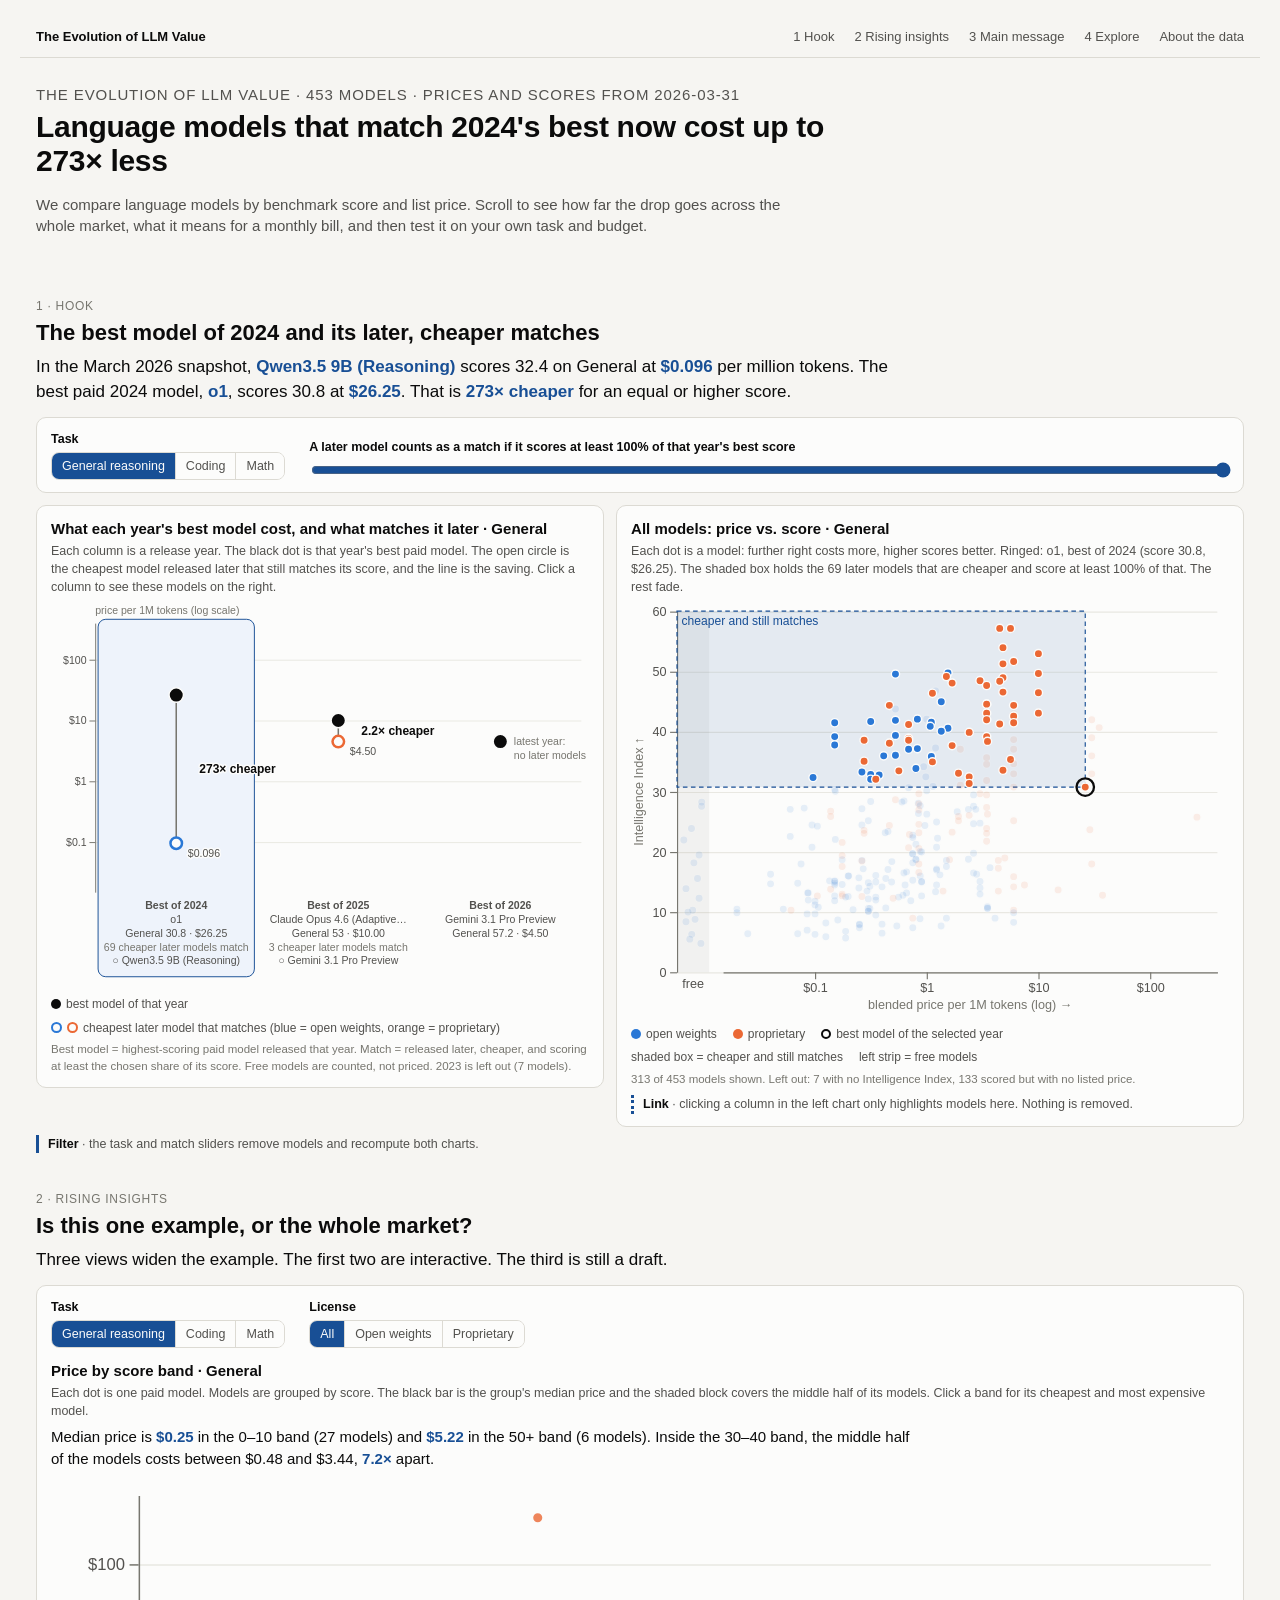
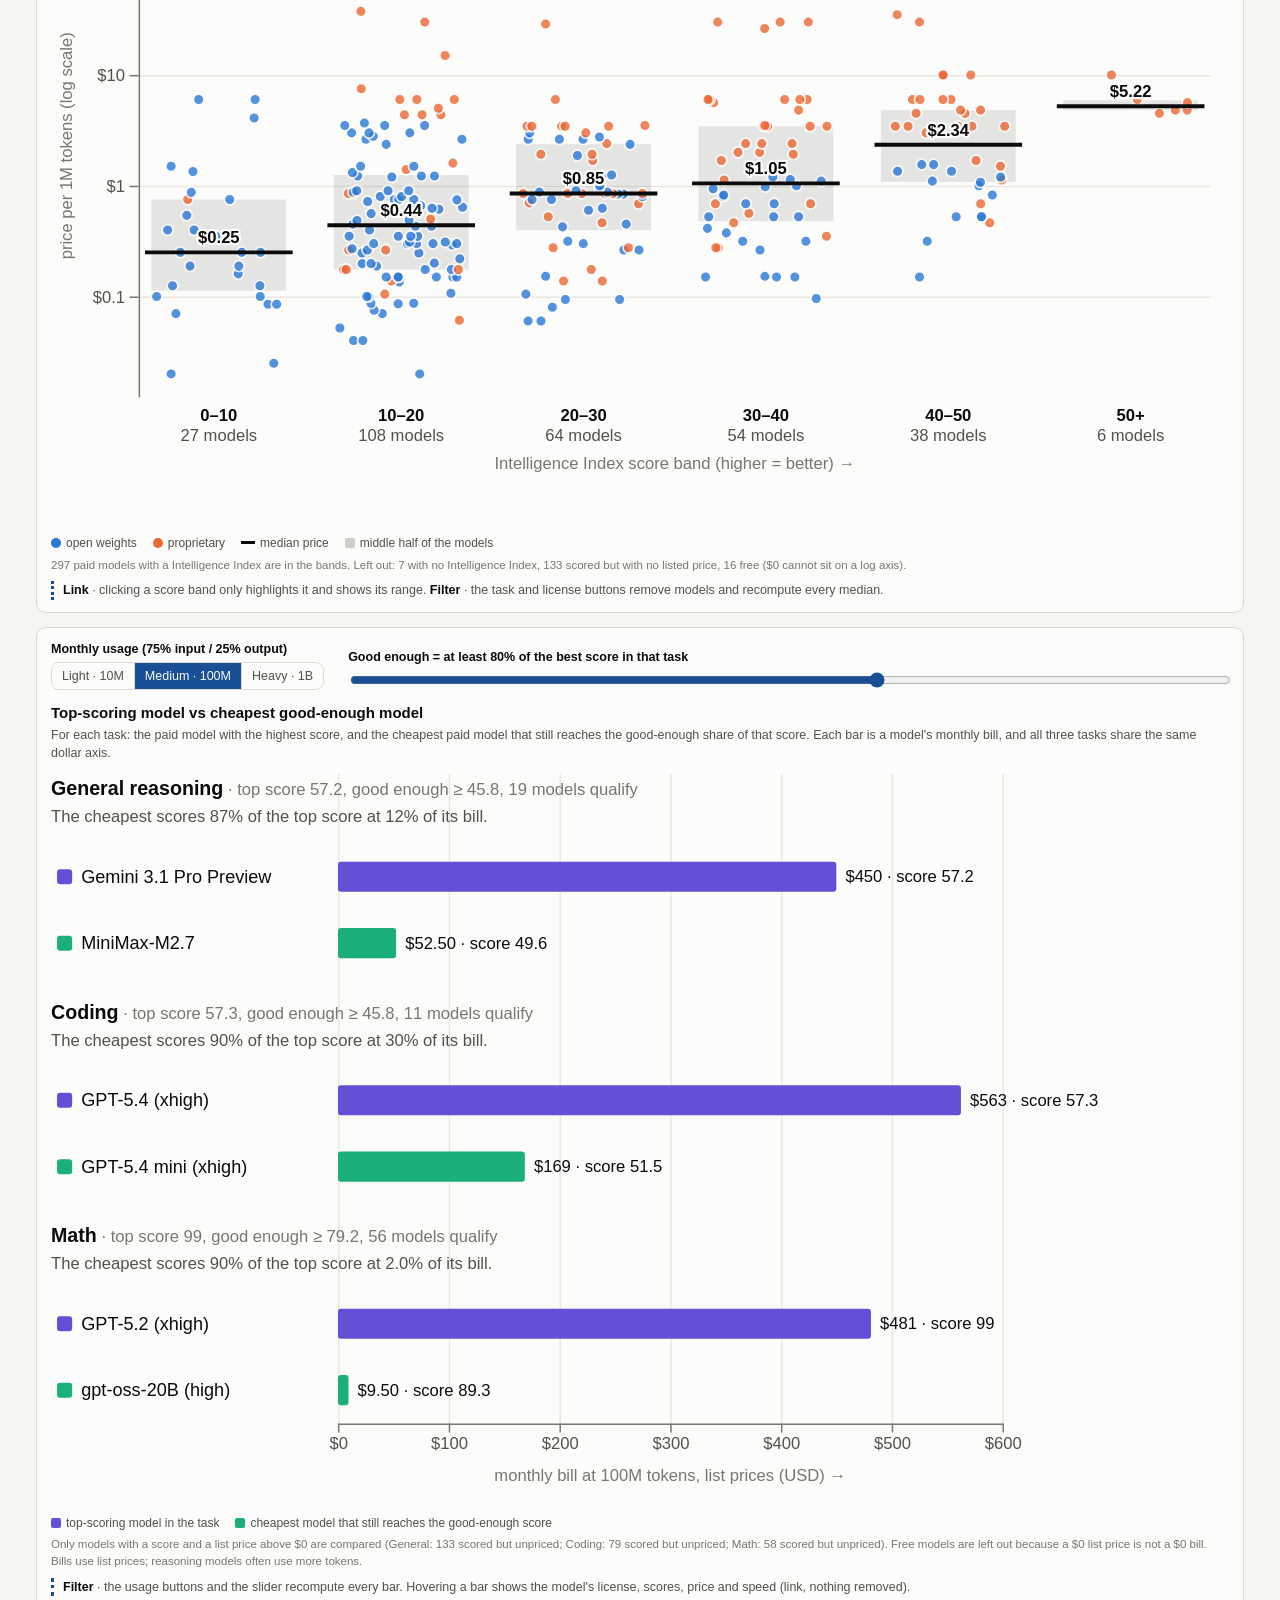
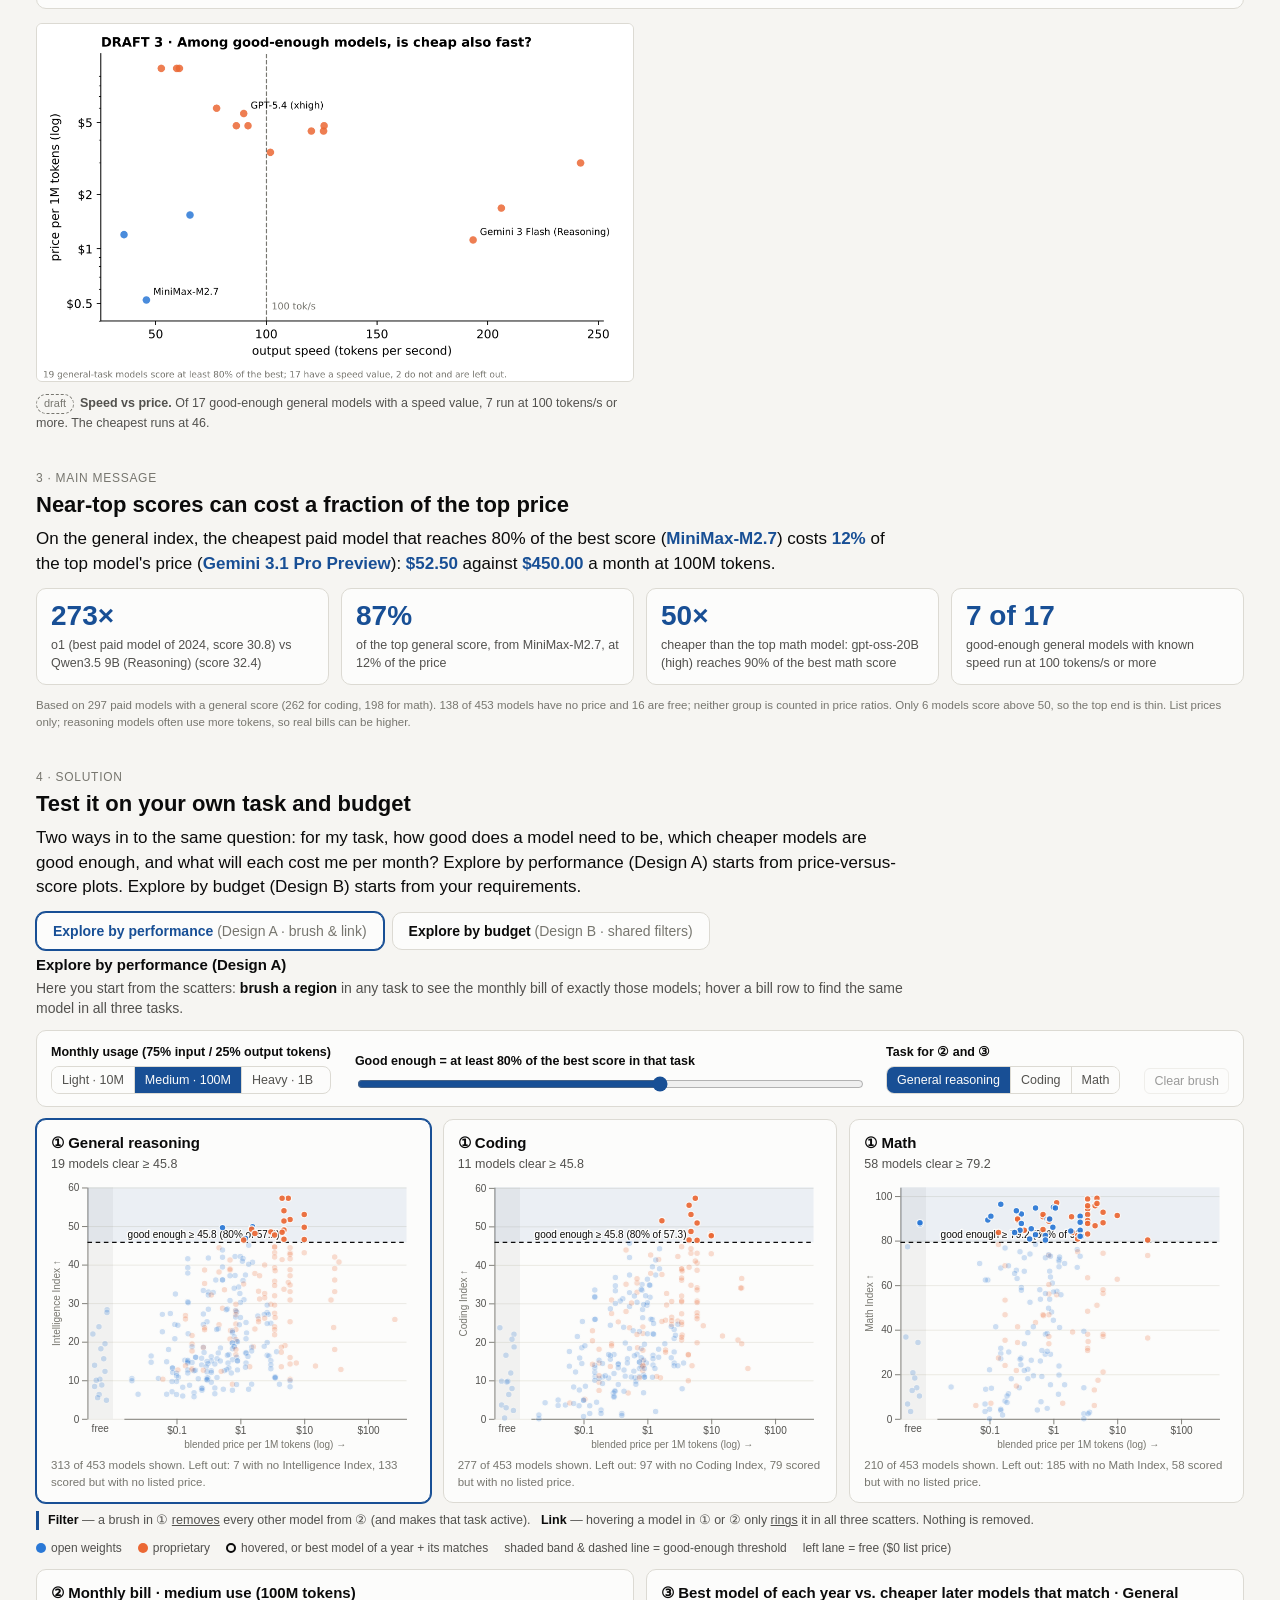
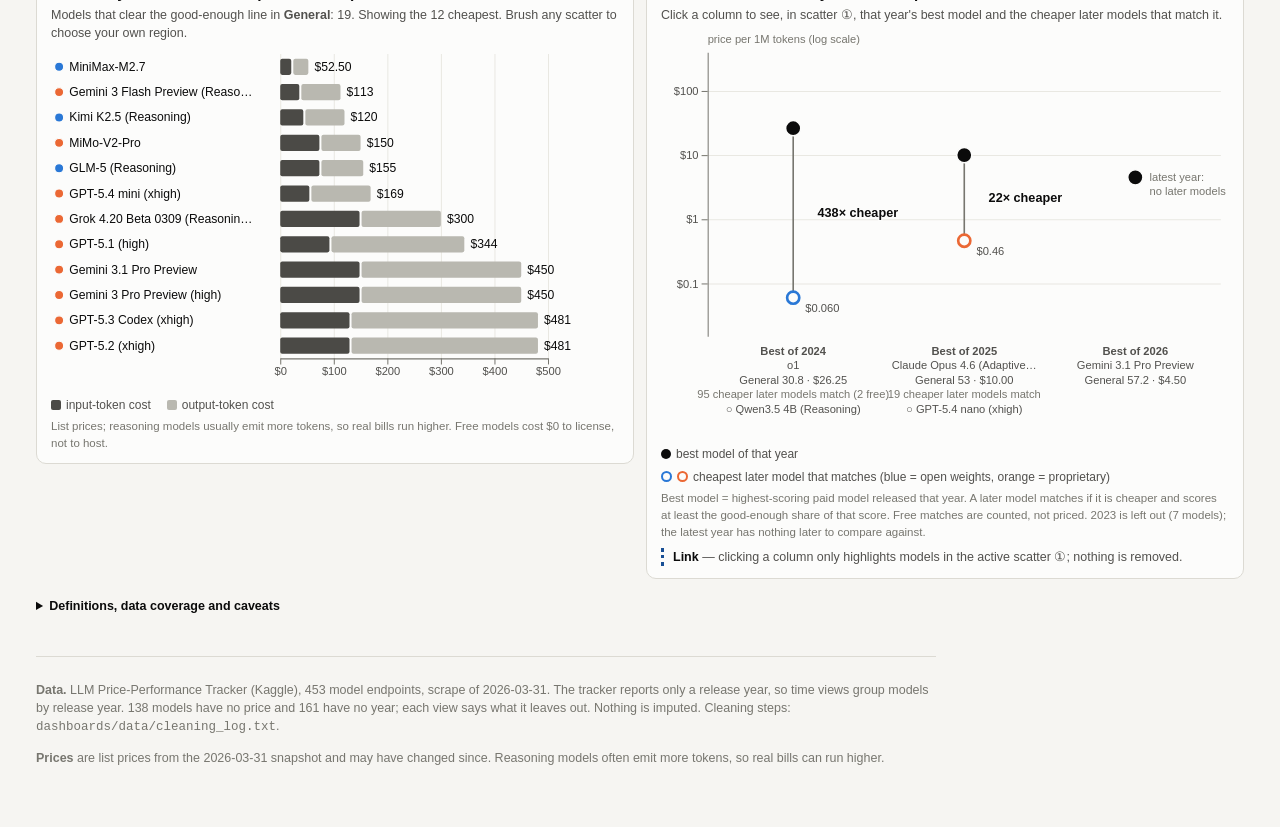
==== commit 7935097d: "new refinements" ====
--- a/docs/index.html
+++ b/docs/index.html
@@ -18,6 +18,8 @@
   --thr: #0b0b0b;
   --ring: #0b0b0b;
   --hl-bg: #eef3fb;
+  --role-top: #6250d6;   /* insight 2: top-scoring model (palette slot 7) */
+  --role-cheap: #1baf7a; /* insight 2: cheapest good-enough model (palette slot 3) */
 }
 @media (prefers-color-scheme: dark) {
   :root:where(:not([data-theme="light"])) {
@@ -26,6 +28,7 @@
     --text-primary: #f0efec; --text-secondary: #c3c2b7; --text-muted: #96958c;
     --open: #3987e5; --prop: #d95926; --seg-in: #c3c2b7; --seg-out: #5d5c56;
     --accent: #86b6ef; --thr: #f0efec; --ring: #f0efec; --hl-bg: #22262d;
+    --role-top: #9085e9; --role-cheap: #199e70;
   }
 }
 :root[data-theme="dark"] {
@@ -34,6 +37,7 @@
   --text-primary: #f0efec; --text-secondary: #c3c2b7; --text-muted: #96958c;
   --open: #3987e5; --prop: #d95926; --seg-in: #c3c2b7; --seg-out: #5d5c56;
   --accent: #86b6ef; --thr: #f0efec; --ring: #f0efec; --hl-bg: #22262d;
+  --role-top: #9085e9; --role-cheap: #199e70;
 }
 
 * { box-sizing: border-box; }
@@ -162,6 +166,7 @@
 .drafts img { width: 100%; height: auto; border-radius: 6px; border: 1px solid var(--border); background: #fff; }
 .drafts figcaption { font-size: 12.5px; color: var(--text-secondary); margin-top: 6px; }
 .tag { display: inline-block; font-size: 11px; padding: 1px 7px; border: 1px dashed var(--text-muted); border-radius: 10px; color: var(--text-muted); margin-right: 6px; }
+.drafts.two { grid-template-columns: minmax(0,1fr) minmax(0,1fr); }
 .stats { display: grid; grid-template-columns: repeat(4, minmax(0,1fr)); gap: 12px; margin: 12px 0; }
 .stat { background: var(--surface-1); border: 1px solid var(--border); border-radius: 10px; padding: 12px 14px; }
 .stat .n { font-size: 28px; font-weight: 700; color: var(--accent); line-height: 1.1; }
@@ -181,8 +186,9 @@
 <nav class="top"><b>The Evolution of LLM Value</b><a href="#hook">1 Hook</a><a href="#insights">2 Rising insights</a><a href="#message">3 Main message</a><a href="#explore">4 Explore</a><a href="#about">About the data</a></nav>
 
 <header class="hero">
+  <p class="step">The Evolution of LLM Value · 453 models · prices and scores from 2026-03-31</p>
   <h1 id="hero-h1"></h1>
-  <p>Scroll down. We start with one comparison, widen it to the whole market, state what the numbers show, and end with two ways to test it on your own task and budget. All numbers come from one snapshot of list prices and benchmark scores, taken on 2026-03-31.</p>
+  <p>We compare language models by benchmark score and list price. Scroll to see how far the drop goes across the whole market, what it means for a monthly bill, and then test it on your own task and budget.</p>
 </header>
 
 <section class="story" id="hook">
@@ -206,10 +212,34 @@
 <section class="story" id="insights">
   <p class="step">2 · Rising insights</p>
   <h2>Is this one example, or the whole market?</h2>
-  <p class="big">Three views widen the hook. Drafts below use the real data; the interactive versions are next.</p>
-  <div class="drafts">
-    <figure><img src="img/draft-1-price-by-score-band.png" alt="Draft: price by score band"><figcaption><span class="tag">draft</span><b>Price by score band.</b> Median price rises with score: $0.40 below 20, $5.22 above 50. Inside one band the spread is large (40 to 45: 25 models, $0.15 to $35).</figcaption></figure>
-    <figure><img src="img/draft-2-top-vs-cheapest.png" alt="Draft: top vs cheapest good-enough model"><figcaption><span class="tag">draft</span><b>Top vs cheapest good enough.</b> At 80% of the best score, the cheapest model costs 9% (general), 30% (coding) and 2% (math) of the top model's price.</figcaption></figure>
+  <p class="big">Three views widen the example. The first two are interactive. The third is still a draft.</p>
+  <section class="card">
+    <div class="controls">
+      <div class="grp"><span class="lab">Task</span><div class="seg" id="i-task"></div></div>
+      <div class="grp"><span class="lab">License</span><div class="seg" id="i-lic"></div></div>
+    </div>
+    <h2 id="i1-title"></h2>
+    <p class="hint" id="i1-hint"></p>
+    <p class="big" style="font-size:15px;margin:2px 0 8px" id="i1-take"></p>
+    <div id="i1-chart"></div>
+    <p class="hint" id="i1-detail" style="min-height:38px;margin-top:6px"></p>
+    <div class="legend"><span><i style="background:var(--open)"></i>open weights</span><span><i style="background:var(--prop)"></i>proprietary</span><span><i class="sq" style="background:var(--text-primary);height:3px;width:14px;border-radius:0;vertical-align:3px"></i>median price</span><span><i class="sq" style="background:var(--text-muted);opacity:.35"></i>middle half of the models</span></div>
+    <p class="coverage" id="i1-cov"></p>
+    <p class="explain link"><strong>Link</strong> · clicking a score band only highlights it and shows its range. <strong>Filter</strong> · the task and license buttons remove models and recompute every median.</p>
+  </section>
+  <section class="card" style="margin-top:14px">
+    <div class="controls">
+      <div class="grp"><span class="lab">Monthly usage (75% input / 25% output)</span><div class="seg" id="i2-usage"></div></div>
+      <label class="grow"><span class="lab">Good enough = at least <b id="i2-pct-val"></b> of the best score in that task</span><input id="i2-pct" type="range" min="50" max="100" step="1" value="80"></label>
+    </div>
+    <h2>Top-scoring model vs cheapest good-enough model</h2>
+    <p class="hint">For each task: the paid model with the highest score, and the cheapest paid model that still reaches the good-enough share of that score. Each bar is a model's monthly bill, and all three tasks share the same dollar axis.</p>
+    <div id="i2-chart"></div>
+    <div class="legend"><span><i class="sq" style="background:var(--role-top)"></i>top-scoring model in the task</span><span><i class="sq" style="background:var(--role-cheap)"></i>cheapest model that still reaches the good-enough score</span></div>
+    <p class="coverage" id="i2-cov"></p>
+    <p class="explain link"><strong>Filter</strong> · the usage buttons and the slider recompute every bar. Hovering a bar shows the model's license, scores, price and speed (link, nothing removed).</p>
+  </section>
+  <div class="drafts two" style="margin-top:14px">
     <figure><img src="img/draft-3-speed-vs-price.png" alt="Draft: speed against price"><figcaption><span class="tag">draft</span><b>Speed vs price.</b> Of 17 good-enough general models with a speed value, 7 run at 100 tokens/s or more. The cheapest runs at 46.</figcaption></figure>
   </div>
 </section>
@@ -367,13 +397,13 @@
    "best_score": 57.2,
    "threshold": 45.8,
    "n_pass": 19,
-   "top_model": "GPT-5.4 (xhigh)",
-   "top_price": 5.625,
+   "top_model": "Gemini 3.1 Pro Preview",
+   "top_price": 4.5,
    "cheapest_model": "MiniMax-M2.7",
    "cheapest_score": 49.6,
    "cheapest_price": 0.525,
    "share_of_top_score": 0.867,
-   "price_ratio": 0.093
+   "price_ratio": 0.117
   },
   "coding": {
    "best_score": 57.3,
@@ -419,12 +449,12 @@
  },
  "main": {
   "tokens_per_month": 100000000.0,
-  "top_model": "GPT-5.4 (xhigh)",
-  "top_bill": 562.5,
+  "top_model": "Gemini 3.1 Pro Preview",
+  "top_bill": 450.0,
   "cheap_model": "MiniMax-M2.7",
   "cheap_bill": 52.5,
   "share_of_top_score": 0.867,
-  "price_ratio": 0.093
+  "price_ratio": 0.117
  },
  "shu": {
   "band_40_45": {
@@ -943,7 +973,7 @@
   const usd = (v) => C.fmtUSD(v);
   const bill = (v) => "$" + v.toFixed(2);
 
-  $("hero-h1").textContent = `In the March 2026 snapshot, a model that scores higher than 2024's best costs ${usd(H.new.price)} per million tokens instead of ${usd(H.old.price)}.`;
+  $("hero-h1").textContent = `Language models that match 2024's best now cost up to ${H.ratio}× less`;
   function hookLine() {
     const t = C.taskOf(S.task), r = C.flagships(S.task, S.pct).find((q) => q.year === 2024);
     if (!r || !r.flag || !r.cheapest) { $("hook-line").textContent = `No paid model released after 2024 is cheaper and scores at least ${S.pct}% of the best 2024 ${t.short} model.`; return; }
@@ -953,7 +983,10 @@
 
   // controls
   const seg = $("h-task");
-  C.TASKS.forEach((t) => { const b = document.createElement("button"); b.textContent = t.label; b.dataset.k = t.key; b.onclick = () => { S.task = t.key; buildScatter(); render(); }; seg.appendChild(b); });
+  C.TASKS.forEach((t) => { const b = document.createElement("button"); b.textContent = t.label; b.dataset.k = t.key; b.onclick = () => setTask(t.key); seg.appendChild(b); });
+  // one task is shared by the hook and the Rising insights controls
+  function setTask(k) { if (S.task === k) return; S.task = k; buildScatter(); render(); window.dispatchEvent(new CustomEvent("taskchange", { detail: k })); }
+  window.addEventListener("taskchange", (e) => setTask(e.detail));
   $("h-pct").oninput = (e) => { S.pct = +e.target.value; render(); };
 
   const flags = C.flagChart({ root: $("h-flags"), w: 560, h: 400 }, { onSelect: (y) => { S.year = S.year === y ? null : y; render(); } });
@@ -993,6 +1026,169 @@
   $("msg-cov").textContent = `Based on ${cov.n_general_paid} paid models with a general score (${cov.n_coding_paid} for coding, ${cov.n_math_paid} for math). ${cov.n_no_price} of ${cov.n_models} models have no price and ${cov.n_free} are free; neither group is counted in price ratios. Only 6 models score above 50, so the top end is thin. List prices only; reasoning models often use more tokens, so real bills can be higher.`;
 })();
 </script>
+<script>/* Rising insight 1: price by score band. Dots = paid models, bar = median, shaded = middle half.
+   Uses C (common.js). The task is shared with the hook through the "taskchange" event. */
+(function () {
+  const $ = (id) => document.getElementById(id);
+  const S = { task: "general", lic: "all", band: null };
+  // band edges on each task's own score scale (last band is open-ended)
+  const EDGES = { general: [0, 10, 20, 30, 40, 50], coding: [0, 10, 20, 30, 40, 50], math: [0, 20, 40, 60, 80] };
+  const hash = (s) => { let h = 0; for (let i = 0; i < s.length; i++) h = (h * 31 + s.charCodeAt(i)) | 0; return Math.abs(h); };
+  const usd = (v) => C.fmtUSD(v);
+
+  const mk = (el, items, get, set) => items.forEach((it) => {
+    const b = document.createElement("button"); b.textContent = it.label; b.dataset.k = it.key;
+    b.onclick = () => set(it.key); el.appendChild(b);
+  });
+  mk($("i-task"), C.TASKS, null, (k) => setTask(k, true));
+  mk($("i-lic"), [{ key: "all", label: "All" }, { key: "open", label: "Open weights" }, { key: "closed", label: "Proprietary" }], null, (k) => { S.lic = k; draw(); });
+  function setTask(k, announce) {
+    if (S.task === k) return;
+    S.task = k; S.band = null; draw();
+    if (announce) window.dispatchEvent(new CustomEvent("taskchange", { detail: k }));
+  }
+  window.addEventListener("taskchange", (e) => setTask(e.detail, false));
+
+  const paid = C.models.filter((m) => m.price > 0);
+  const [pmin, pmax] = d3.extent(paid, (m) => m.price);
+  const W = 780, H = 400, m = { t: 12, r: 12, b: 56, l: 58 };
+  const iw = W - m.l - m.r, ih = H - m.t - m.b;
+  const svg = d3.select($("i1-chart")).append("svg").attr("viewBox", `0 0 ${W} ${H}`);
+  const g = svg.append("g").attr("transform", `translate(${m.l},${m.t})`);
+  const y = d3.scaleLog().domain([pmin / 1.6, pmax * 1.6]).range([ih, 0]);
+
+  function bandsFor(data) {
+    const e = EDGES[S.task];
+    const bands = e.map((lo, i) => ({ i, lo, hi: i + 1 < e.length ? e[i + 1] : Infinity, ms: [] }));
+    bands.forEach((b) => { b.label = b.hi === Infinity ? `${b.lo}+` : `${b.lo}–${b.hi}`; });
+    data.forEach((d) => { let k = 0; while (k + 1 < e.length && d[S.task] >= e[k + 1]) k++; bands[k].ms.push(d); });
+    bands.forEach((b) => { b.ms.sort((p, q) => p.price - q.price); b.med = d3.median(b.ms, (d) => d.price); b.q1 = d3.quantile(b.ms.map((d) => d.price), 0.25); b.q3 = d3.quantile(b.ms.map((d) => d.price), 0.75); });
+    return bands;
+  }
+
+  function draw() {
+    const t = C.taskOf(S.task);
+    $("i-task").querySelectorAll("button").forEach((b) => b.setAttribute("aria-pressed", b.dataset.k === S.task));
+    $("i-lic").querySelectorAll("button").forEach((b) => b.setAttribute("aria-pressed", b.dataset.k === S.lic));
+    const data = C.models.filter((d) => d[S.task] != null && d.price > 0 && (S.lic === "all" || (S.lic === "open") === d.open));
+    const bands = bandsFor(data);
+    const x = d3.scaleBand().domain(bands.map((b) => b.i)).range([0, iw]).paddingInner(0.12);
+    const bw = x.bandwidth();
+
+    $("i1-title").textContent = `Price by score band · ${t.short}`;
+    $("i1-hint").textContent = "Each dot is one paid model. Models are grouped by score. The black bar is the group's median price and the shaded block covers the middle half of its models. Click a band for its cheapest and most expensive model.";
+
+    // takeaway: only statements the numbers support
+    const used = bands.filter((b) => b.ms.length);
+    const first = used[0], last = used[used.length - 1];
+    const wide = bands.filter((b) => b.ms.length >= 10).map((b) => ({ b, r: b.q3 / b.q1 })).sort((p, q) => q.r - p.r)[0];
+    $("i1-take").innerHTML = used.length ? `Median price is <b>${usd(first.med)}</b> in the ${first.label} band (${first.ms.length} models) and <b>${usd(last.med)}</b> in the ${last.label} band (${last.ms.length} models).` +
+      (wide ? ` Inside the ${wide.b.label} band, the middle half of the models costs between ${usd(wide.b.q1)} and ${usd(wide.b.q3)}, <b>${wide.r >= 10 ? Math.round(wide.r) : wide.r.toFixed(1)}×</b> apart.` : "") : "No models match these settings.";
+
+    // chart
+    g.selectAll("*").remove();
+    const ticks = [0.1, 1, 10, 100].filter((v) => v >= y.domain()[0] && v <= y.domain()[1]);
+    g.append("g").attr("class", "grid").call(d3.axisLeft(y).tickValues(ticks).tickSize(-iw).tickFormat(""));
+    g.append("g").attr("class", "axis").call(d3.axisLeft(y).tickValues(ticks).tickFormat((v) => "$" + v).tickSizeOuter(0));
+    g.append("text").attr("class", "title-lab").attr("transform", "rotate(-90)").attr("x", -ih / 2).attr("y", -44).attr("text-anchor", "middle").text("price per 1M tokens (log scale)");
+    g.append("text").attr("class", "title-lab").attr("x", iw / 2).attr("y", ih + 48).attr("text-anchor", "middle").text(`${t.index} score band (higher = better) →`);
+
+    bands.forEach((b) => {
+      const bx = x(b.i), cx = bx + bw / 2;
+      const col = g.append("g").style("cursor", "pointer").on("click", () => { S.band = S.band === b.i ? null : b.i; draw(); });
+      col.append("rect").attr("x", bx).attr("y", 0).attr("width", bw).attr("height", ih).attr("rx", 6)
+        .attr("fill", S.band === b.i ? "var(--hl-bg)" : "transparent").attr("stroke", S.band === b.i ? "var(--accent)" : "none");
+      if (b.ms.length) {
+        col.append("rect").attr("x", bx + bw * 0.08).attr("width", bw * 0.84).attr("y", y(b.q3)).attr("height", Math.max(y(b.q1) - y(b.q3), 1)).attr("fill", "var(--text-muted)").attr("opacity", 0.18);
+        col.selectAll("circle").data(b.ms).join("circle")
+          .attr("class", (d) => "dot " + (d.open ? "open" : "prop")).attr("r", 3.6).attr("opacity", 0.8)
+          .attr("cx", (d) => cx + ((hash(d.id) % 1000) / 1000 - 0.5) * bw * 0.78).attr("cy", (d) => y(d.price))
+          .on("mouseenter", (ev, d) => C.tip.show(d, ev, 0, S.task)).on("mousemove", (ev) => C.tip.move(ev)).on("mouseleave", () => C.tip.hide());
+        col.append("line").attr("x1", bx + bw * 0.04).attr("x2", bx + bw * 0.96).attr("y1", y(b.med)).attr("y2", y(b.med)).attr("stroke", "var(--text-primary)").attr("stroke-width", 2.6).style("pointer-events", "none");
+        col.append("text").attr("class", "halo").attr("x", cx).attr("y", y(b.med) - 6).attr("text-anchor", "middle").style("fill", "var(--text-primary)").style("font-weight", 600).style("pointer-events", "none").text(usd(b.med));
+      } else {
+        col.append("text").attr("x", cx).attr("y", ih / 2).attr("text-anchor", "middle").style("fill", "var(--text-muted)").text("no models");
+      }
+      const lab = g.append("text").attr("x", cx).attr("y", ih + 16).attr("text-anchor", "middle").style("pointer-events", "none");
+      lab.append("tspan").style("fill", "var(--text-primary)").style("font-weight", 600).text(b.label);
+      lab.append("tspan").attr("x", cx).attr("dy", "1.25em").text(`${b.ms.length} model${b.ms.length === 1 ? "" : "s"}`);
+    });
+
+    // detail line for the clicked band
+    const sb = S.band != null ? bands[S.band] : null;
+    $("i1-detail").innerHTML = sb && sb.ms.length
+      ? `<b>${t.short} ${sb.label}:</b> ${sb.ms.length} models, median ${usd(sb.med)}. Cheapest: ${sb.ms[0].name} (${usd(sb.ms[0].price)}). Most expensive: ${sb.ms[sb.ms.length - 1].name} (${usd(sb.ms[sb.ms.length - 1].price)}).`
+      : (sb ? `No models in the ${sb.label} band with these settings.` : "");
+
+    const cv = C.coverage(S.task);
+    $("i1-cov").textContent = `${cv.plotted - cv.free} paid models with a ${t.index} are in the bands. Left out: ${cv.noScore} with no ${t.index}, ${cv.noPrice} scored but with no listed price, ${cv.free} free ($0 cannot sit on a log axis).` + (S.lic !== "all" ? ` License filter: showing ${data.length} ${S.lic === "open" ? "open-weight" : "proprietary"} models.` : "");
+  }
+  draw();
+})();
+
+/* Rising insight 2: top-scoring paid model vs cheapest paid model that is good enough, per task.
+   One dollar axis shared by all three tasks. Colour = role (violet top, aqua cheapest); the bill is also written at the end of each bar. */
+(function () {
+  const $ = (id) => document.getElementById(id);
+  const S = { usage: "medium", pct: 80 };
+  const usd = (v) => C.fmtUSD(v);
+  const seg = $("i2-usage");
+  C.USAGE.forEach((u) => { const b = document.createElement("button"); b.textContent = `${u.label} · ${C.fmtTok(u.tokens)}`; b.dataset.k = u.key; b.onclick = () => { S.usage = u.key; draw(); }; seg.appendChild(b); });
+  $("i2-pct").oninput = (e) => { S.pct = +e.target.value; draw(); };
+
+  const W = 780, m = { t: 4, r: 150, b: 54, l: 190 }, rowH = 44, headH = 46, gap = 14;
+  const svg = d3.select($("i2-chart")).append("svg");
+
+  function pick(task) {
+    const pool = C.models.filter((d) => d[task] != null && d.price > 0);
+    const top = pool.slice().sort((a, b) => b[task] - a[task] || a.price - b.price)[0];
+    const thr = (S.pct / 100) * top[task];
+    const ok = pool.filter((d) => d[task] >= thr).sort((a, b) => a.price - b.price || b[task] - a[task]);
+    return { task, top, thr, n: ok.length, cheap: ok[0] };
+  }
+
+  function draw() {
+    const tok = C.usageOf(S.usage).tokens;
+    seg.querySelectorAll("button").forEach((b) => b.setAttribute("aria-pressed", b.dataset.k === S.usage));
+    $("i2-pct-val").textContent = S.pct + "%";
+    const groups = C.TASKS.map((t) => pick(t.key));
+    const gH = headH + 2 * rowH, plotH = groups.length * (gH + gap) - gap;
+    svg.attr("viewBox", `0 0 ${W} ${m.t + m.b + plotH}`).selectAll("*").remove();
+    const iw = W - m.l - m.r;
+    const x = d3.scaleLinear().domain([0, d3.max(groups, (g) => C.bill(g.top, tok).total)]).range([0, iw]).nice();
+    const root = svg.append("g").attr("transform", `translate(${m.l},${m.t})`);
+    root.append("g").attr("class", "grid").call(d3.axisBottom(x).ticks(5).tickSize(plotH).tickFormat(""));
+    root.append("g").attr("class", "axis").attr("transform", `translate(0,${plotH})`).call(d3.axisBottom(x).ticks(5).tickFormat((v) => usd(v)).tickSizeOuter(0));
+    root.append("text").attr("class", "title-lab").attr("x", iw / 2).attr("y", plotH + 38).attr("text-anchor", "middle").text(`monthly bill at ${C.fmtTok(tok)} tokens, list prices (USD) →`);
+
+    groups.forEach((g, gi) => {
+      const t = C.taskOf(g.task), y0 = gi * (gH + gap);
+      const bt = C.bill(g.top, tok).total, bc = C.bill(g.cheap, tok).total;
+      const share = g.cheap[g.task] / g.top[g.task], ratio = bc / bt;
+      const head = root.append("text").attr("x", -m.l).attr("y", y0 + 14);
+      head.append("tspan").style("fill", "var(--text-primary)").style("font-weight", 700).style("font-size", "13px").text(t.label);
+      head.append("tspan").style("fill", "var(--text-muted)").text(`  ·  top score ${g.top[g.task]}, good enough ≥ ${g.thr.toFixed(1)}, ${g.n} model${g.n === 1 ? "" : "s"} qualify`);
+      root.append("text").attr("x", -m.l).attr("y", y0 + 32).style("fill", "var(--text-secondary)")
+        .text(g.cheap.id === g.top.id ? "Only the top model clears this line." : `The cheapest scores ${Math.round(share * 100)}% of the top score at ${ratio >= 0.1 ? Math.round(ratio * 100) : (ratio * 100).toFixed(1)}% of its bill.`);
+
+      [[g.top, bt, "var(--role-top)"], [g.cheap, bc, "var(--role-cheap)"]].forEach(([d, bill, col], ri) => {
+        const y = y0 + headH + ri * rowH, w = x(bill), h = 20, y1 = (rowH - h) / 2;
+        const row = root.append("g").attr("class", "bill-row").attr("transform", `translate(0,${y})`)
+          .on("mouseenter", (ev) => C.tip.show(d, ev, tok, g.task)).on("mousemove", (ev) => C.tip.move(ev)).on("mouseleave", () => C.tip.hide());
+        row.append("rect").attr("class", "hit").attr("x", -m.l).attr("width", W).attr("y", 0).attr("height", rowH);
+        row.append("rect").attr("x", -m.l + 4).attr("y", rowH / 2 - 5).attr("width", 10).attr("height", 10).attr("rx", 2).attr("fill", col);
+        row.append("text").attr("x", -m.l + 20).attr("y", rowH / 2).attr("dy", "0.33em").style("fill", "var(--text-primary)").style("font-size", "12px").text(C.trunc(d.name, 30));
+        row.append("rect").attr("x", 0).attr("y", y1).attr("height", h).attr("width", Math.max(w, 1.5)).attr("fill", col).attr("rx", 2);
+        row.append("text").attr("x", w + 6).attr("y", rowH / 2).attr("dy", "0.33em").style("fill", "var(--text-primary)").text(`${usd(bill)} · score ${d[g.task]}`);
+      });
+    });
+
+    const missing = C.TASKS.map((t) => `${t.short}: ${C.models.filter((d) => d[t.key] != null && d.price == null).length} scored but unpriced`).join("; ");
+    $("i2-cov").textContent = `Only models with a score and a list price above $0 are compared (${missing}). Free models are left out because a $0 list price is not a $0 bill. Bills use list prices; reasoning models often use more tokens.`;
+  }
+  draw();
+})();
+</script>
 <script>
 (function(){
   const show = (k) => { for (const x of ["a","b"]) { document.getElementById("design-"+x).hidden = x!==k; document.getElementById("tab-"+x).setAttribute("aria-selected", x===k); } };
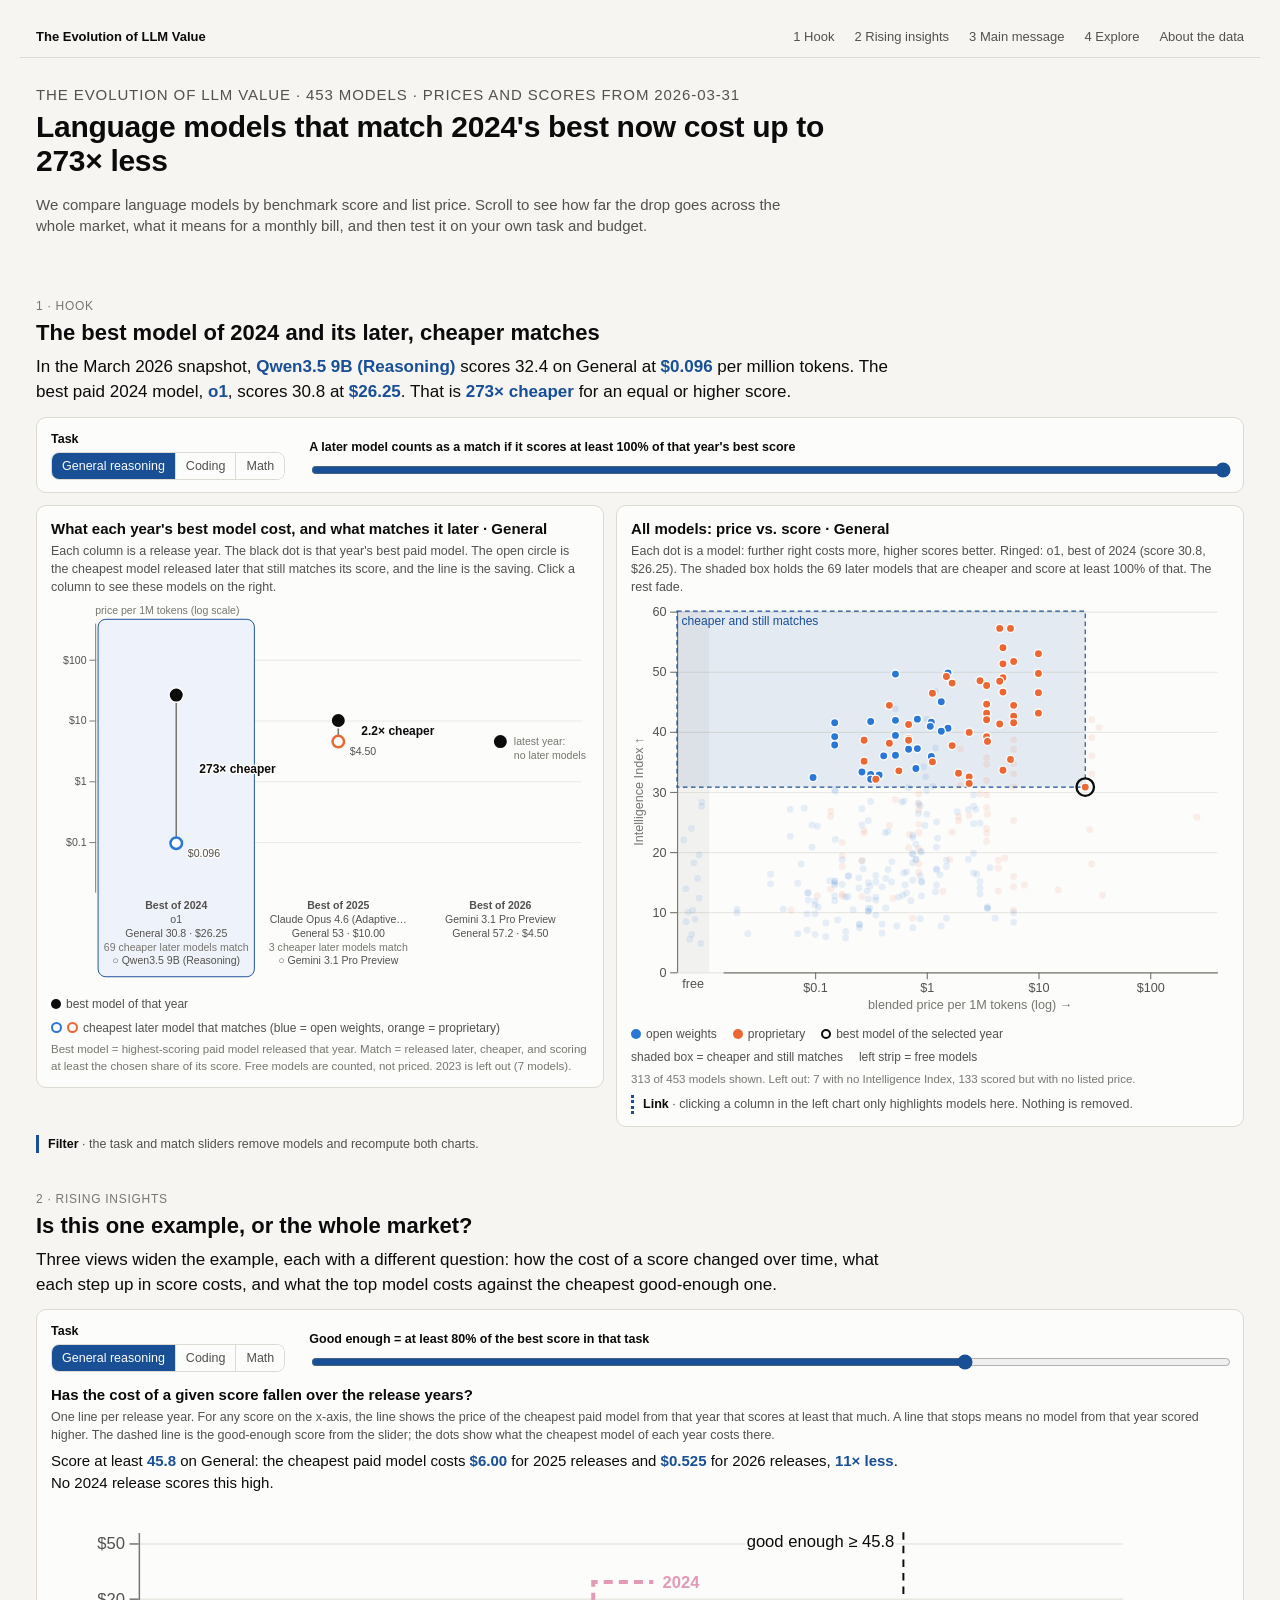
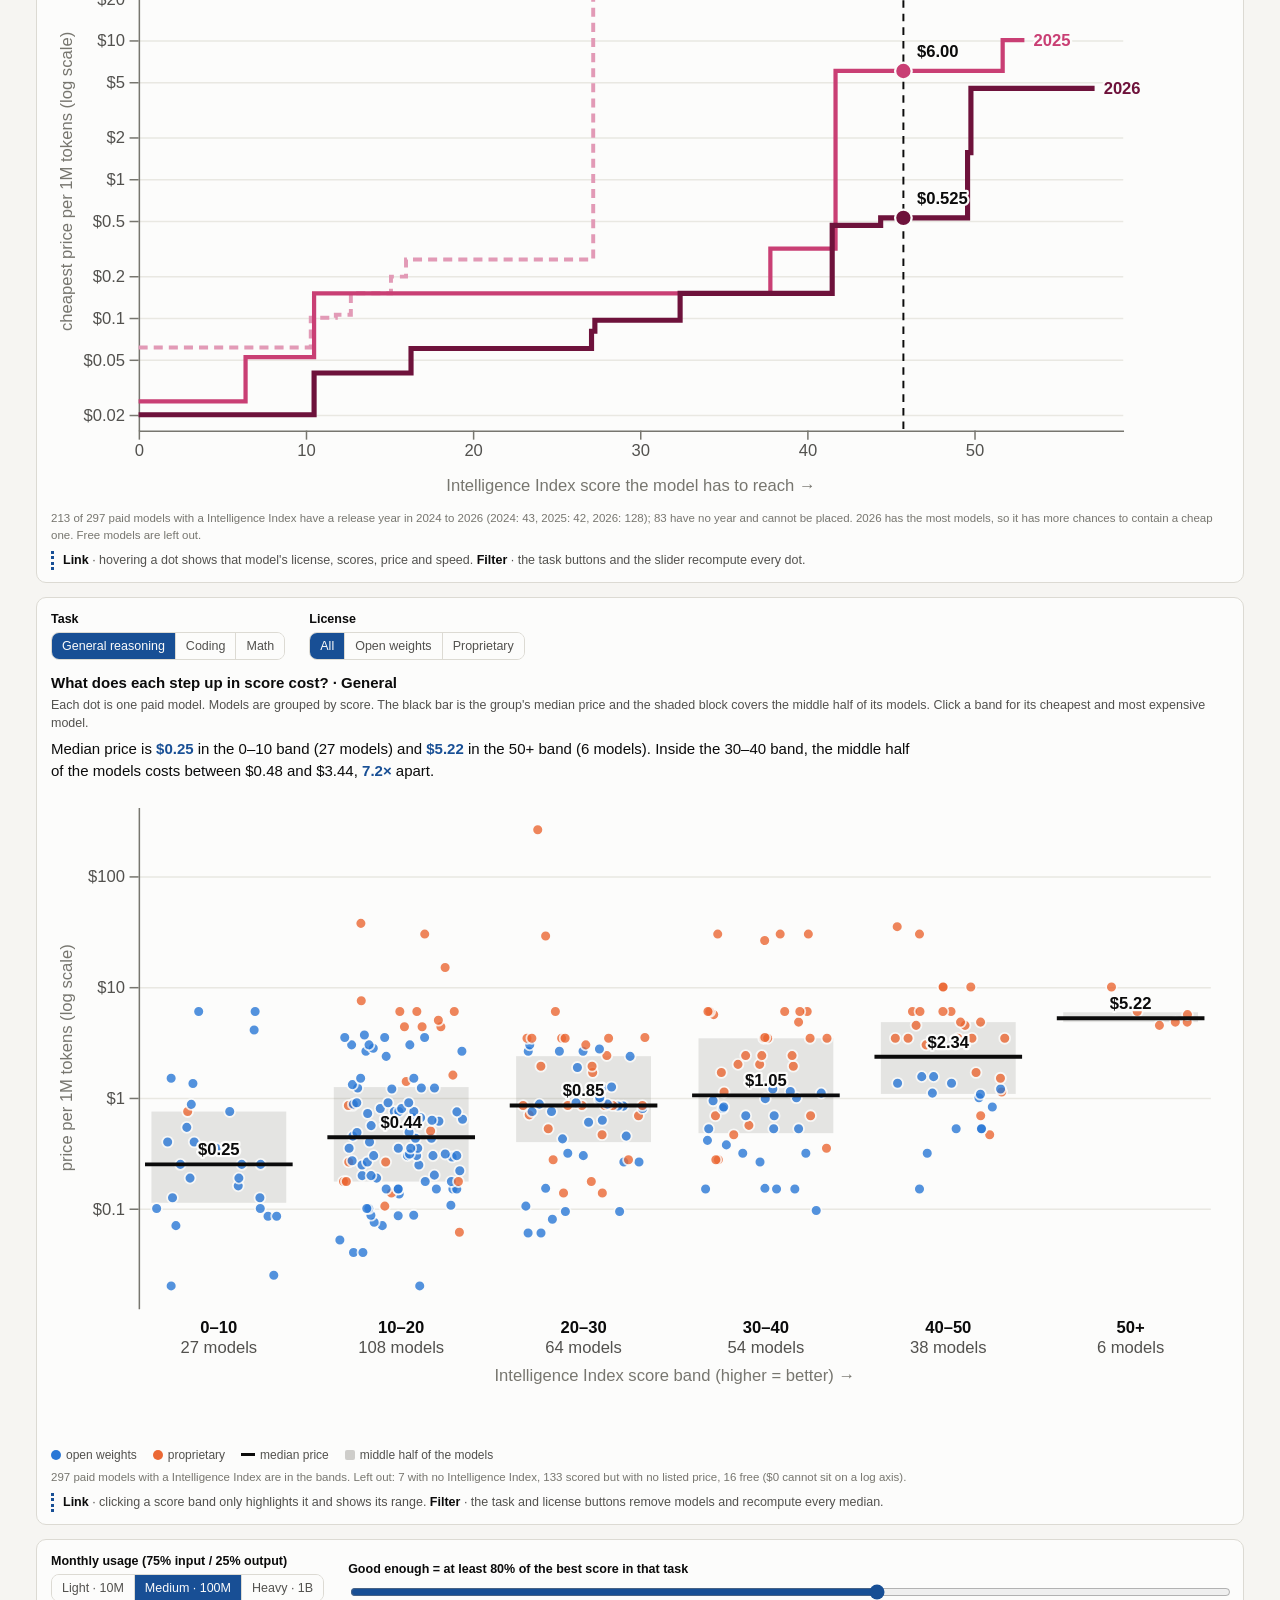
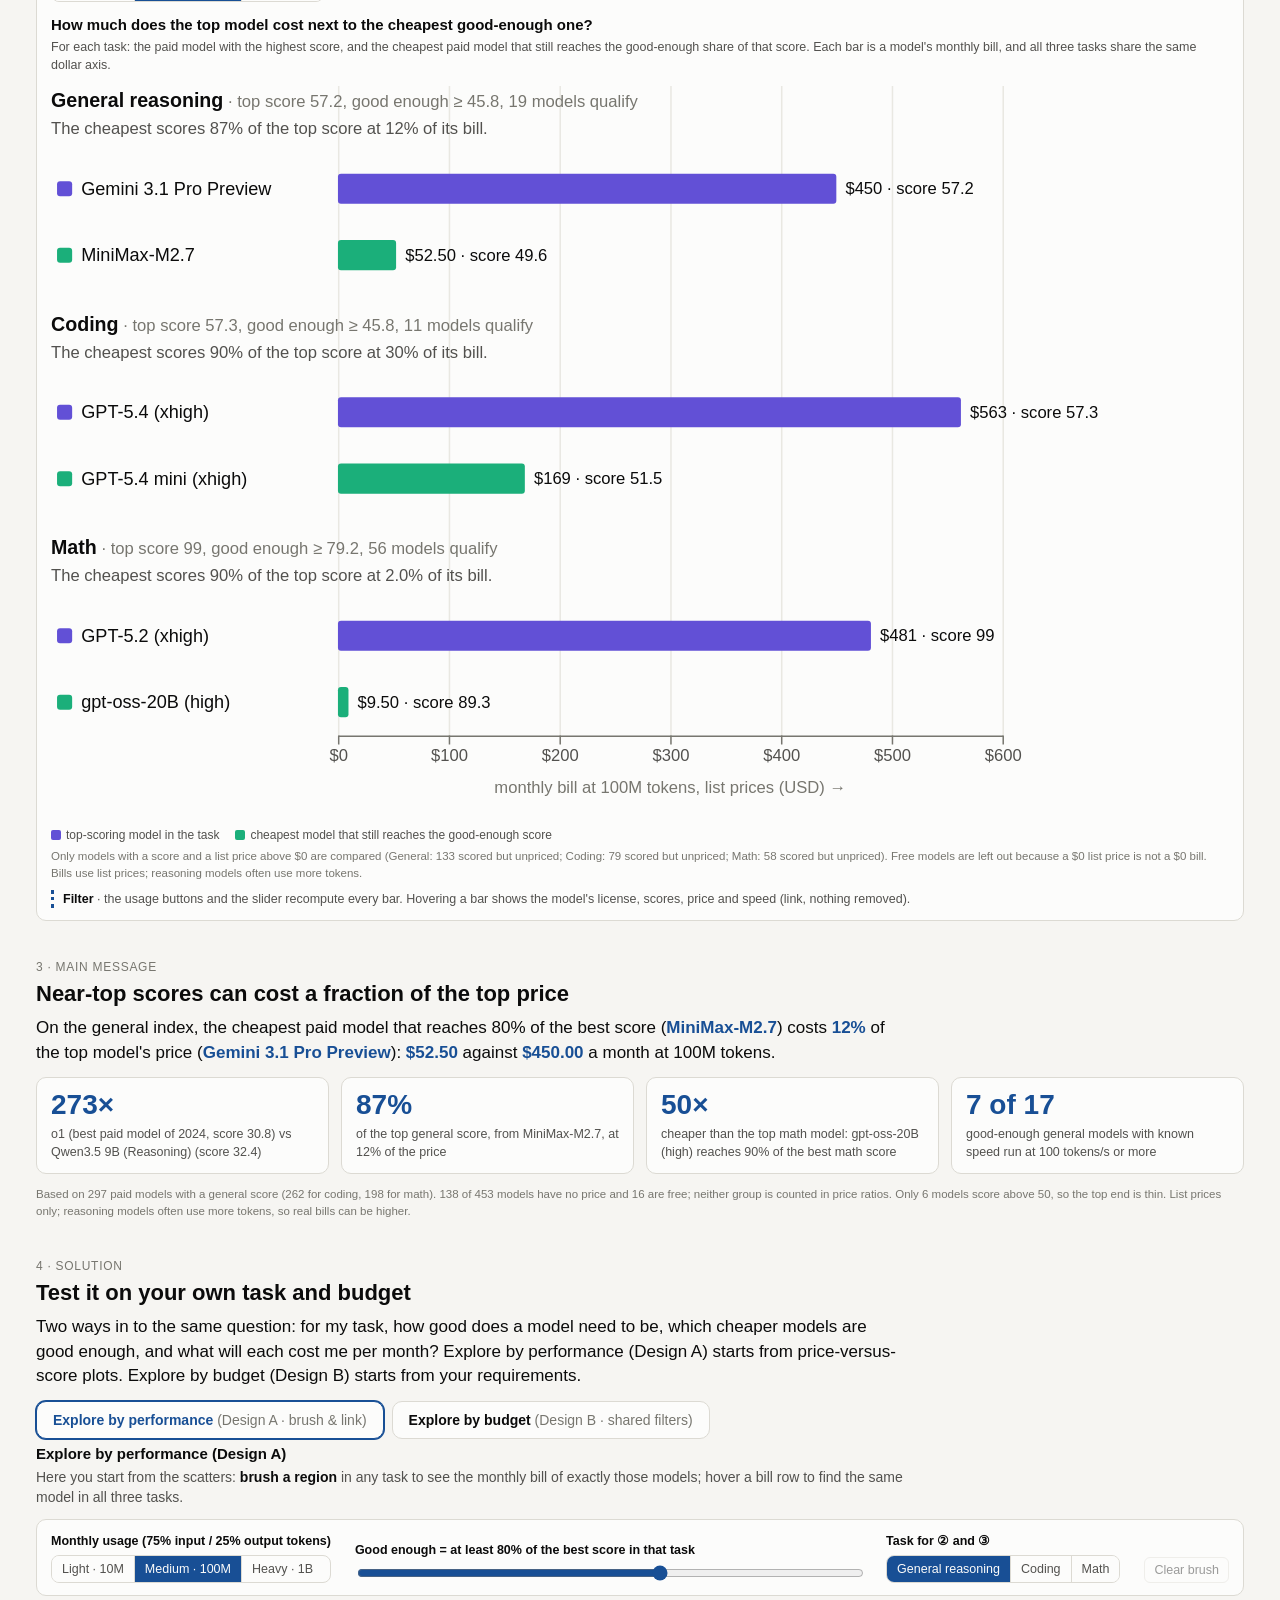
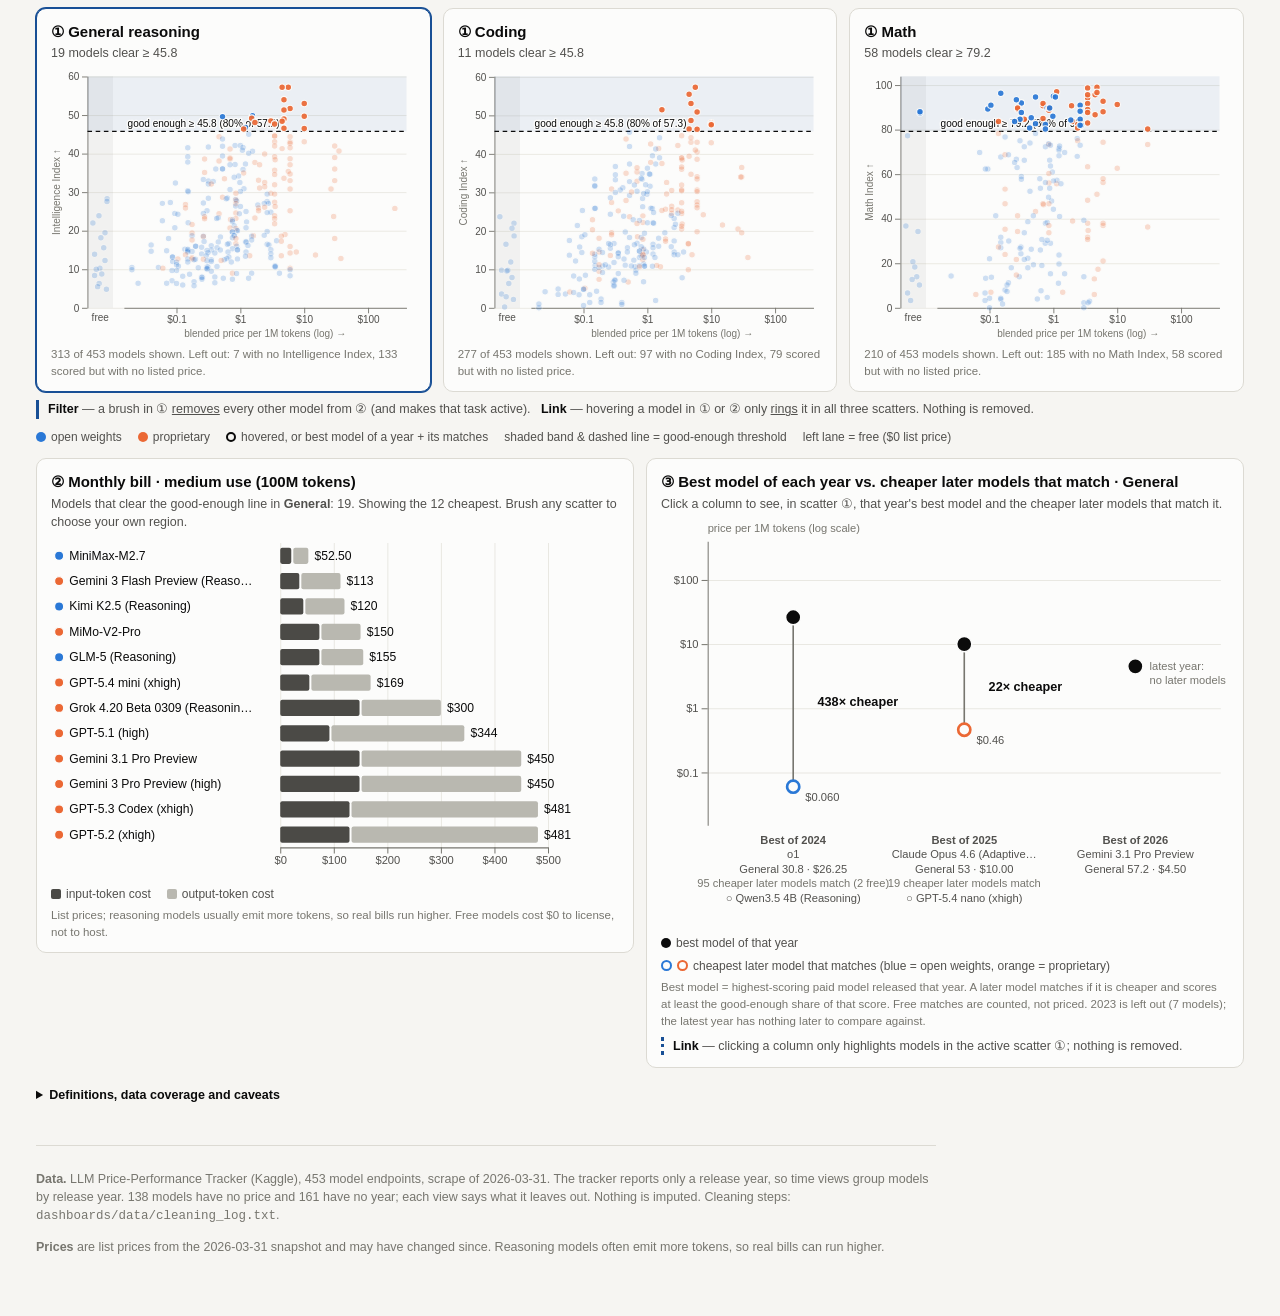
==== commit c75e1495: "refinement on the original drafts" ====
--- a/docs/index.html
+++ b/docs/index.html
@@ -19,7 +19,7 @@
   --ring: #0b0b0b;
   --hl-bg: #eef3fb;
   --role-top: #6250d6;   /* insight 2: top-scoring model (palette slot 7) */
-  --role-cheap: #1baf7a; /* insight 2: cheapest good-enough model (palette slot 3) */
+  --role-cheap: #1baf7a; --yr24: #e29ab6; --yr25: #c93f74; --yr26: #6e123b; /* insight 2: cheapest good-enough model (palette slot 3) */
 }
 @media (prefers-color-scheme: dark) {
   :root:where(:not([data-theme="light"])) {
@@ -29,6 +29,7 @@
     --open: #3987e5; --prop: #d95926; --seg-in: #c3c2b7; --seg-out: #5d5c56;
     --accent: #86b6ef; --thr: #f0efec; --ring: #f0efec; --hl-bg: #22262d;
     --role-top: #9085e9; --role-cheap: #199e70;
+    --yr24: #9a5470; --yr25: #d95a8a; --yr26: #ffa8c6;
   }
 }
 :root[data-theme="dark"] {
@@ -37,7 +38,7 @@
   --text-primary: #f0efec; --text-secondary: #c3c2b7; --text-muted: #96958c;
   --open: #3987e5; --prop: #d95926; --seg-in: #c3c2b7; --seg-out: #5d5c56;
   --accent: #86b6ef; --thr: #f0efec; --ring: #f0efec; --hl-bg: #22262d;
-  --role-top: #9085e9; --role-cheap: #199e70;
+  --role-top: #9085e9; --role-cheap: #199e70; --yr24: #9a5470; --yr25: #d95a8a; --yr26: #ffa8c6;
 }
 
 * { box-sizing: border-box; }
@@ -212,8 +213,21 @@
 <section class="story" id="insights">
   <p class="step">2 · Rising insights</p>
   <h2>Is this one example, or the whole market?</h2>
-  <p class="big">Three views widen the example. The first two are interactive. The third is still a draft.</p>
+  <p class="big">Three views widen the example, each with a different question: how the cost of a score changed over time, what each step up in score costs, and what the top model costs against the cheapest good-enough one.</p>
   <section class="card">
+    <div class="controls">
+      <div class="grp"><span class="lab">Task</span><div class="seg" id="i3-task"></div></div>
+      <label class="grow"><span class="lab">Good enough = at least <b id="i3-pct-val"></b> of the best score in that task</span><input id="i3-pct" type="range" min="30" max="100" step="1" value="80"></label>
+    </div>
+    <h2>Has the cost of a given score fallen over the release years?</h2>
+    <p class="hint">One line per release year. For any score on the x-axis, the line shows the price of the cheapest paid model from that year that scores at least that much. A line that stops means no model from that year scored higher. The dashed line is the good-enough score from the slider; the dots show what the cheapest model of each year costs there.</p>
+    <p class="big" style="font-size:15px;margin:2px 0 8px" id="i3-take"></p>
+    <div id="i3-chart"></div>
+    <p class="coverage" id="i3-cov"></p>
+    <p class="explain link"><strong>Link</strong> · hovering a dot shows that model's license, scores, price and speed. <strong>Filter</strong> · the task buttons and the slider recompute every dot.</p>
+  </section>
+
+  <section class="card" style="margin-top:14px">
     <div class="controls">
       <div class="grp"><span class="lab">Task</span><div class="seg" id="i-task"></div></div>
       <div class="grp"><span class="lab">License</span><div class="seg" id="i-lic"></div></div>
@@ -232,16 +246,13 @@
       <div class="grp"><span class="lab">Monthly usage (75% input / 25% output)</span><div class="seg" id="i2-usage"></div></div>
       <label class="grow"><span class="lab">Good enough = at least <b id="i2-pct-val"></b> of the best score in that task</span><input id="i2-pct" type="range" min="50" max="100" step="1" value="80"></label>
     </div>
-    <h2>Top-scoring model vs cheapest good-enough model</h2>
+    <h2>How much does the top model cost next to the cheapest good-enough one?</h2>
     <p class="hint">For each task: the paid model with the highest score, and the cheapest paid model that still reaches the good-enough share of that score. Each bar is a model's monthly bill, and all three tasks share the same dollar axis.</p>
     <div id="i2-chart"></div>
     <div class="legend"><span><i class="sq" style="background:var(--role-top)"></i>top-scoring model in the task</span><span><i class="sq" style="background:var(--role-cheap)"></i>cheapest model that still reaches the good-enough score</span></div>
     <p class="coverage" id="i2-cov"></p>
     <p class="explain link"><strong>Filter</strong> · the usage buttons and the slider recompute every bar. Hovering a bar shows the model's license, scores, price and speed (link, nothing removed).</p>
   </section>
-  <div class="drafts two" style="margin-top:14px">
-    <figure><img src="img/draft-3-speed-vs-price.png" alt="Draft: speed against price"><figcaption><span class="tag">draft</span><b>Speed vs price.</b> Of 17 good-enough general models with a speed value, 7 run at 100 tokens/s or more. The cheapest runs at 46.</figcaption></figure>
-  </div>
 </section>
 
 <section class="story" id="message">
@@ -1075,7 +1086,7 @@
     const x = d3.scaleBand().domain(bands.map((b) => b.i)).range([0, iw]).paddingInner(0.12);
     const bw = x.bandwidth();
 
-    $("i1-title").textContent = `Price by score band · ${t.short}`;
+    $("i1-title").textContent = `What does each step up in score cost? · ${t.short}`;
     $("i1-hint").textContent = "Each dot is one paid model. Models are grouped by score. The black bar is the group's median price and the shaded block covers the middle half of its models. Click a band for its cheapest and most expensive model.";
 
     // takeaway: only statements the numbers support
@@ -1188,6 +1199,100 @@
   }
   draw();
 })();
+
+/* Rising insight 3: what the cheapest paid model costs to reach a score, one curve per release year.
+   For each score x, a year's curve is the lowest price among that year's models that score at least x.
+   A curve that stops early means no model from that year scored higher. The good-enough slider adds a
+   vertical line; the dots on it are the cheapest model of each year at that score. */
+(function () {
+  const $ = (id) => document.getElementById(id);
+  const S = { task: "general", pct: 80 };
+  const YEARS = C.COHORTS;                                  // 2024, 2025, 2026 (2023 has 1 model)
+  const STYLE = { 2024: { w: 2.6, col: "var(--yr24)", dash: "6 4" }, 2025: { w: 2.8, col: "var(--yr25)", dash: null }, 2026: { w: 3.4, col: "var(--yr26)", dash: null } };
+  const usd = (v) => "$" + (v >= 1 ? v.toFixed(2) : String(+v.toPrecision(3)));
+
+  C.TASKS.forEach((t) => { const b = document.createElement("button"); b.textContent = t.label; b.dataset.k = t.key; b.onclick = () => setTask(t.key, true); $("i3-task").appendChild(b); });
+  function setTask(k, announce) { if (S.task === k) return; S.task = k; draw(); if (announce) window.dispatchEvent(new CustomEvent("taskchange", { detail: k })); }
+  window.addEventListener("taskchange", (e) => setTask(e.detail, false));
+  $("i3-pct").oninput = (e) => { S.pct = +e.target.value; draw(); };
+
+  const W = 780, H = 400, m = { t: 20, r: 70, b: 50, l: 58 };
+  const iw = W - m.l - m.r, ih = H - m.t - m.b;
+  const svg = d3.select($("i3-chart")).append("svg").attr("viewBox", `0 0 ${W} ${H}`);
+  const g = svg.append("g").attr("transform", `translate(${m.l},${m.t})`);
+
+  // step curve: (0,c1) (s1,c1) (s1,c2) (s2,c2) ... (sk,ck)
+  function curve(ms, task) {
+    const sorted = ms.slice().sort((a, b) => a[task] - b[task]);
+    const pts = []; let prev = 0;
+    sorted.forEach((d, i) => {
+      if (i && d[task] === sorted[i - 1][task]) return;
+      const c = d3.min(sorted.filter((q) => q[task] >= d[task]), (q) => q.price);
+      pts.push([prev, c], [d[task], c]); prev = d[task];
+    });
+    // vertical jumps: each step starts at the previous score with the new cheapest price
+    return pts;
+  }
+
+  function draw() {
+    const task = S.task, t = C.taskOf(task), thr = C.thr(task, S.pct), best = C.best(task);
+    $("i3-task").querySelectorAll("button").forEach((b) => b.setAttribute("aria-pressed", b.dataset.k === task));
+    $("i3-pct-val").textContent = S.pct + "%";
+    const priced = C.models.filter((d) => d[task] != null && d.price > 0);
+    const pool = priced.filter((d) => YEARS.includes(d.year));
+    const per = YEARS.map((yr) => {
+      const ms = pool.filter((d) => d.year === yr);
+      const ok = ms.filter((d) => d[task] >= thr).sort((a, b) => a.price - b.price || b[task] - a[task]);
+      return { yr, ms, total: ms.length, n: ok.length, d: ok[0] || null, maxScore: d3.max(ms, (d) => d[task]) };
+    });
+    const have = per.filter((p) => p.d);
+
+    let take = `Score at least <b>${thr.toFixed(1)}</b> on ${t.short}: `;
+    if (have.length >= 2) {
+      const a = have[0], b = have[have.length - 1], k = a.d.price / b.d.price;
+      take += `the cheapest paid model costs <b>${usd(a.d.price)}</b> for ${a.yr} releases and <b>${usd(b.d.price)}</b> for ${b.yr} releases` + (k >= 1.05 ? `, <b>${k >= 10 ? Math.round(k) : k.toFixed(1)}× less</b>.` : k <= 0.95 ? `, <b>${(1 / k) >= 10 ? Math.round(1 / k) : (1 / k).toFixed(1)}× more</b>.` : ", about the same.");
+      const none = per.filter((p) => !p.d);
+      if (none.length) take += ` No ${none.map((p) => p.yr).join(" or ")} release scores this high.`;
+    } else if (have.length === 1) take += `only ${have[0].yr} releases reach it, the cheapest at <b>${usd(have[0].d.price)}</b>.`;
+    else take += "no paid model reaches it.";
+    $("i3-take").innerHTML = take;
+
+    g.selectAll("*").remove();
+    const x = d3.scaleLinear().domain([0, best * 1.03]).range([0, iw]);
+    const y = d3.scaleLog().domain([d3.min(priced, (d) => d.price) / 1.3, 60]).range([ih, 0]);
+    const yt = [0.01, 0.02, 0.05, 0.1, 0.2, 0.5, 1, 2, 5, 10, 20, 50].filter((v) => v >= y.domain()[0] && v <= y.domain()[1]);
+    g.append("g").attr("class", "grid").call(d3.axisLeft(y).tickValues(yt).tickSize(-iw).tickFormat(""));
+    g.append("g").attr("class", "axis").call(d3.axisLeft(y).tickValues(yt).tickFormat((v) => "$" + v).tickSizeOuter(0));
+    g.append("g").attr("class", "axis").attr("transform", `translate(0,${ih})`).call(d3.axisBottom(x).ticks(6).tickSizeOuter(0));
+    g.append("text").attr("class", "title-lab").attr("transform", "rotate(-90)").attr("x", -ih / 2).attr("y", -44).attr("text-anchor", "middle").text("cheapest price per 1M tokens (log scale)");
+    g.append("text").attr("class", "title-lab").attr("x", iw / 2).attr("y", ih + 40).attr("text-anchor", "middle").text(`${t.index} score the model has to reach →`);
+
+    // good-enough line
+    g.append("line").attr("x1", x(thr)).attr("x2", x(thr)).attr("y1", 0).attr("y2", ih).attr("stroke", "var(--thr)").attr("stroke-dasharray", "5 4").attr("stroke-width", 1.3);
+    g.append("text").attr("class", "halo").attr("x", x(thr) + (x(thr) > iw - 150 ? -6 : 6)).attr("y", 10).attr("text-anchor", x(thr) > iw - 150 ? "end" : "start").style("fill", "var(--text-primary)").text(`good enough ≥ ${thr.toFixed(1)}`);
+
+    // one step curve per year, labelled at its end
+    per.forEach((p) => {
+      if (!p.ms.length) return;
+      const st = STYLE[p.yr], pts = curve(p.ms, task);
+      const line = d3.line().x((q) => x(q[0])).y((q) => y(q[1]));
+      g.append("path").attr("d", line(pts)).attr("fill", "none").attr("stroke", st.col).attr("stroke-width", st.w).attr("stroke-dasharray", st.dash);
+      const end = pts[pts.length - 1];
+      g.append("text").attr("class", "halo").attr("x", x(end[0]) + 6).attr("y", y(end[1])).attr("dy", "0.33em").style("fill", STYLE[p.yr].col).style("font-weight", 700).text(p.yr);
+    });
+    // the cheapest model of each year at the good-enough score
+    have.forEach((p) => {
+      g.append("circle").attr("cx", x(thr)).attr("cy", y(p.d.price)).attr("r", 5.5).attr("fill", STYLE[p.yr].col).attr("stroke", "var(--surface-1)").attr("stroke-width", 1.5)
+        .on("mouseenter", (ev) => C.tip.show(p.d, ev, 0, task)).on("mousemove", (ev) => C.tip.move(ev)).on("mouseleave", () => C.tip.hide());
+      const flip = x(thr) > iw - 90;
+      g.append("text").attr("class", "halo").attr("x", x(thr) + (flip ? -9 : 9)).attr("y", y(p.d.price) - 9).attr("text-anchor", flip ? "end" : "start").style("fill", "var(--text-primary)").style("font-weight", 600).text(usd(p.d.price));
+    });
+
+    const noYear = priced.filter((d) => !d.year).length;
+    $("i3-cov").textContent = `${pool.length} of ${priced.length} paid models with a ${t.index} have a release year in 2024 to 2026 (${per.map((p) => `${p.yr}: ${p.total}`).join(", ")}); ${noYear} have no year and cannot be placed. 2026 has the most models, so it has more chances to contain a cheap one. Free models are left out.`;
+  }
+  draw();
+})();
 </script>
 <script>
 (function(){
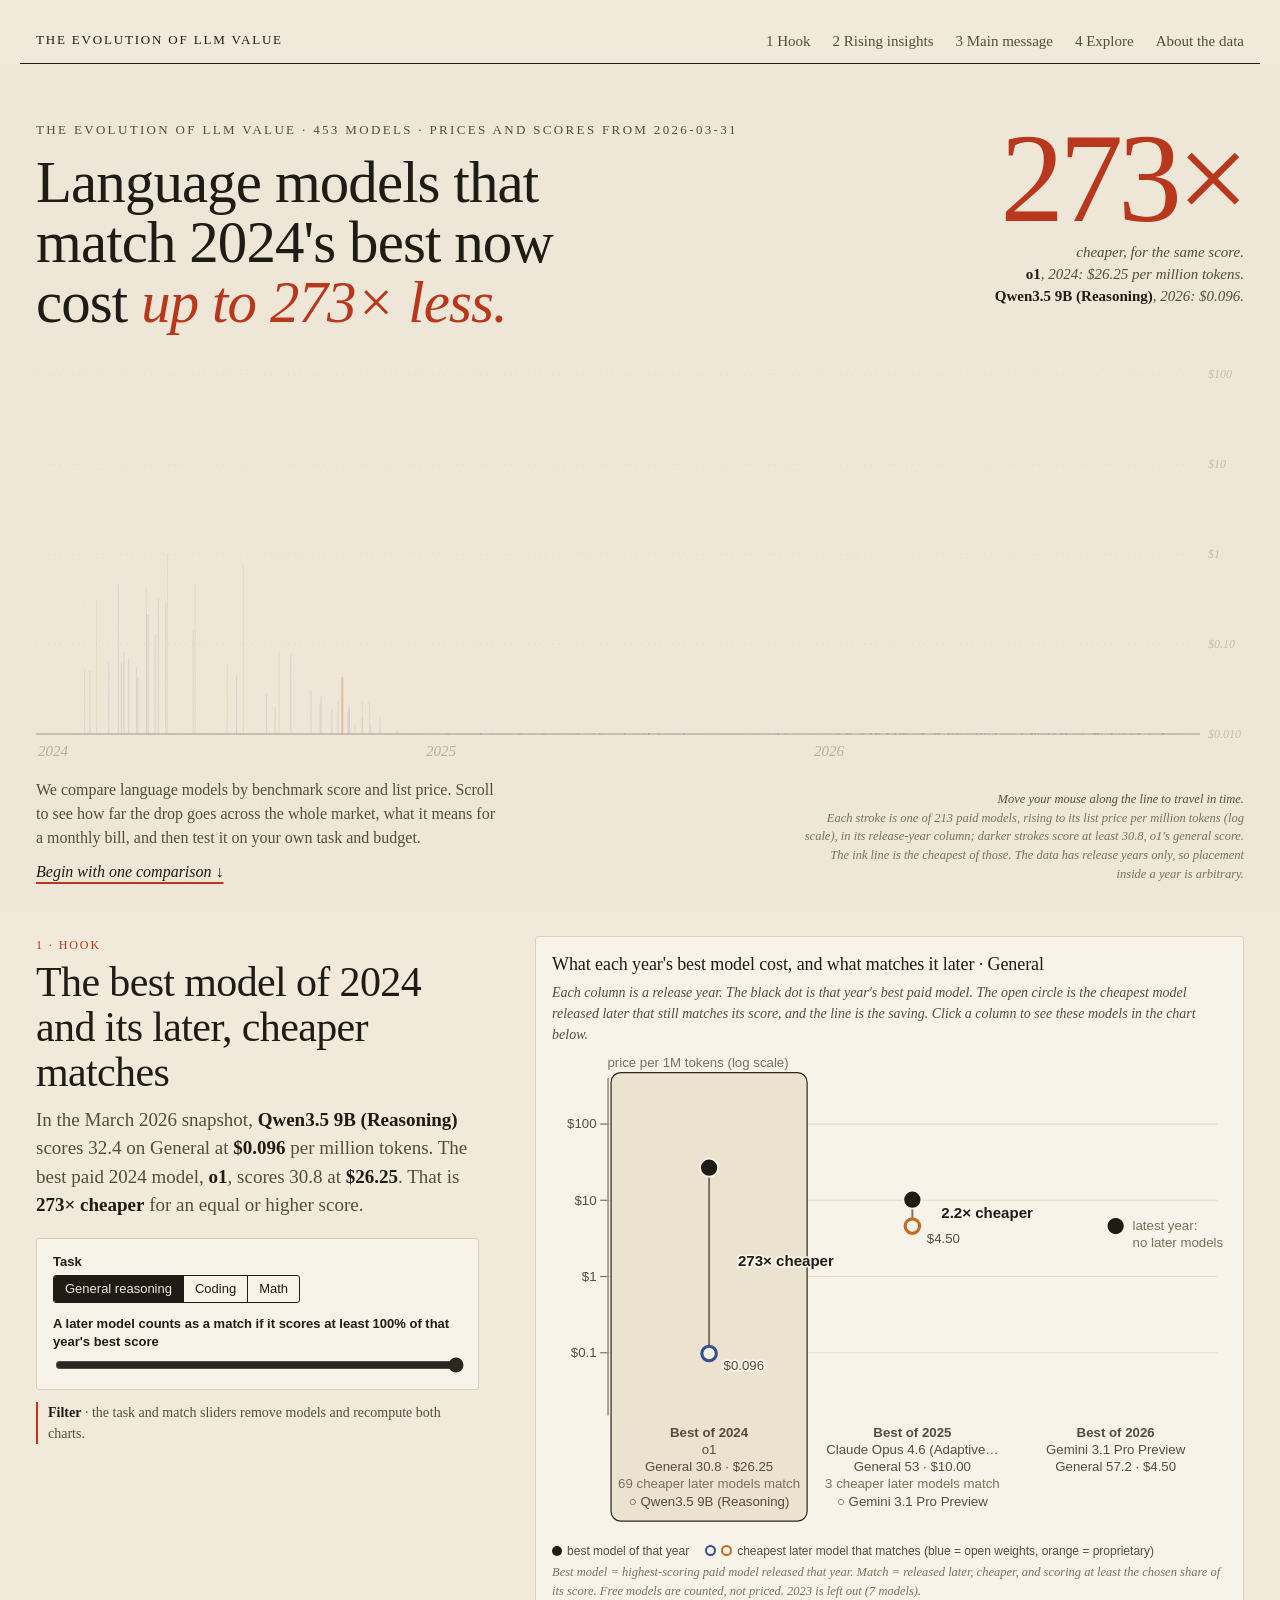
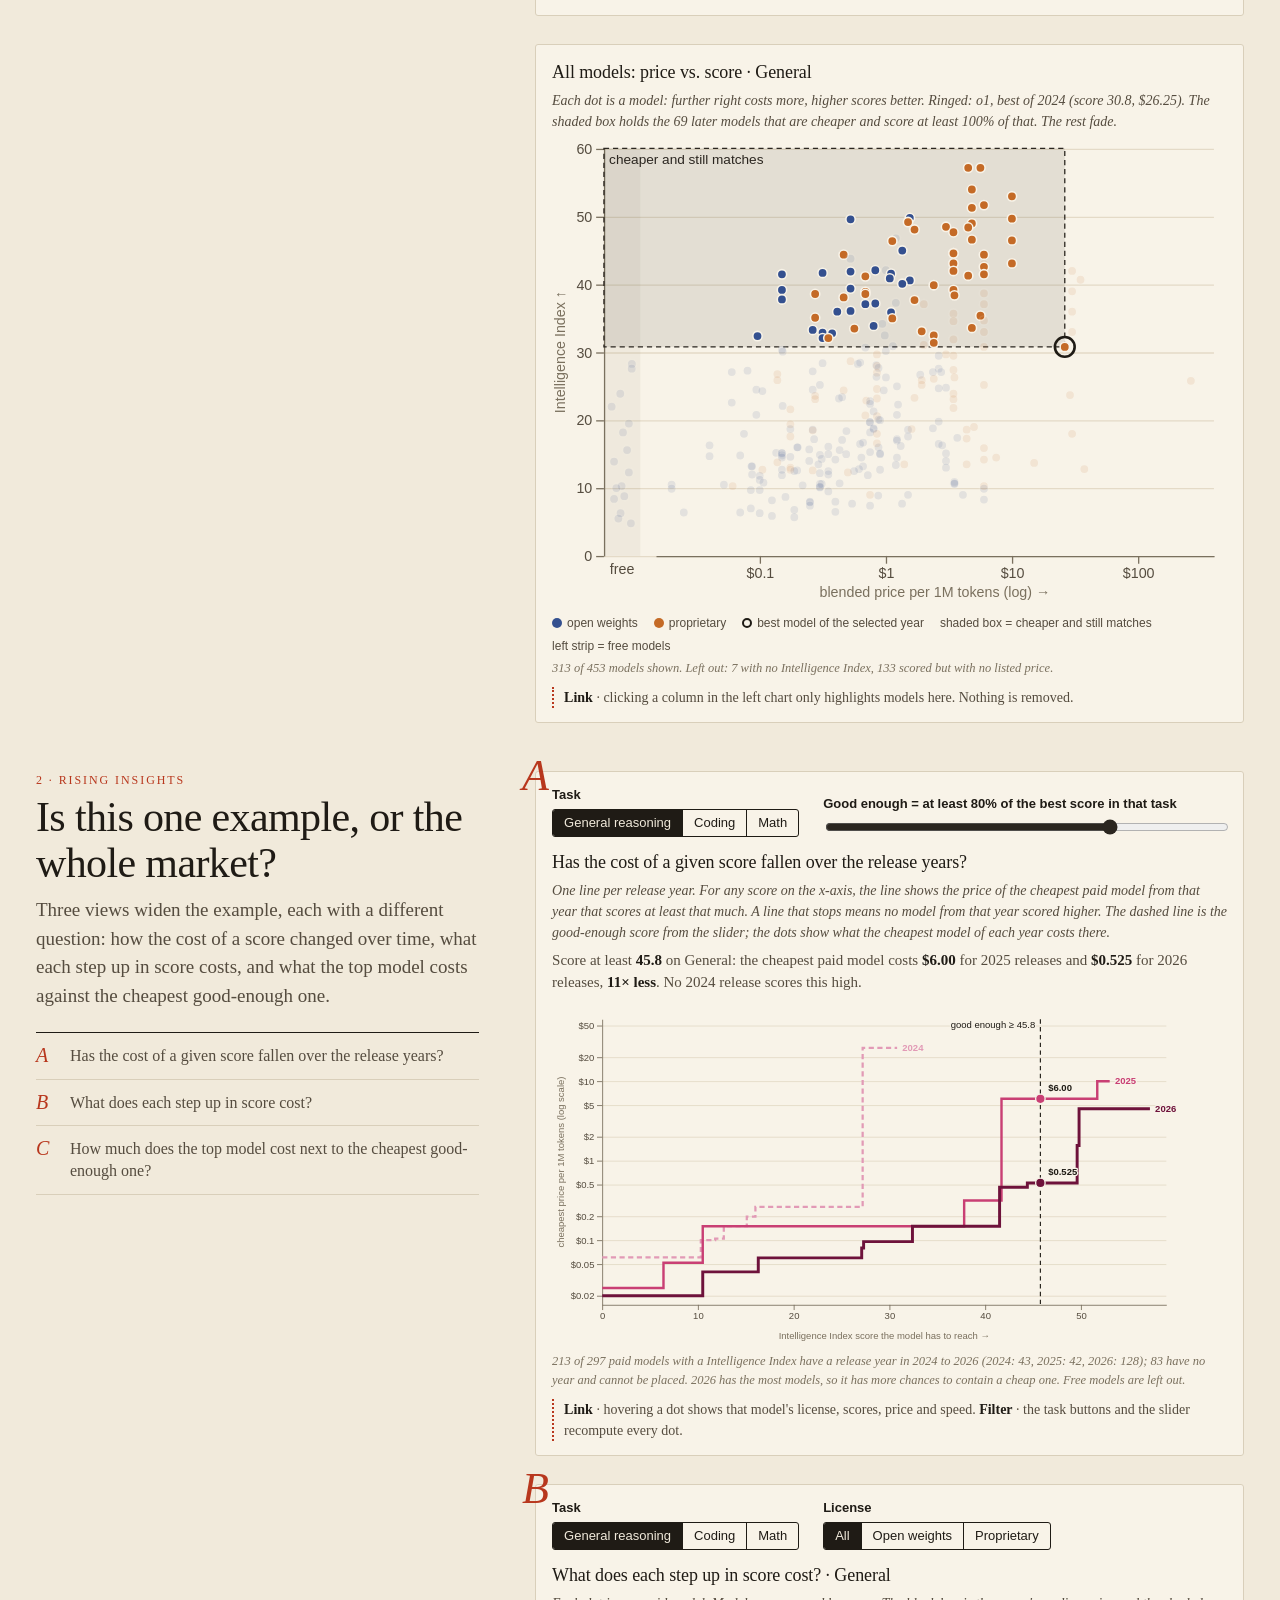
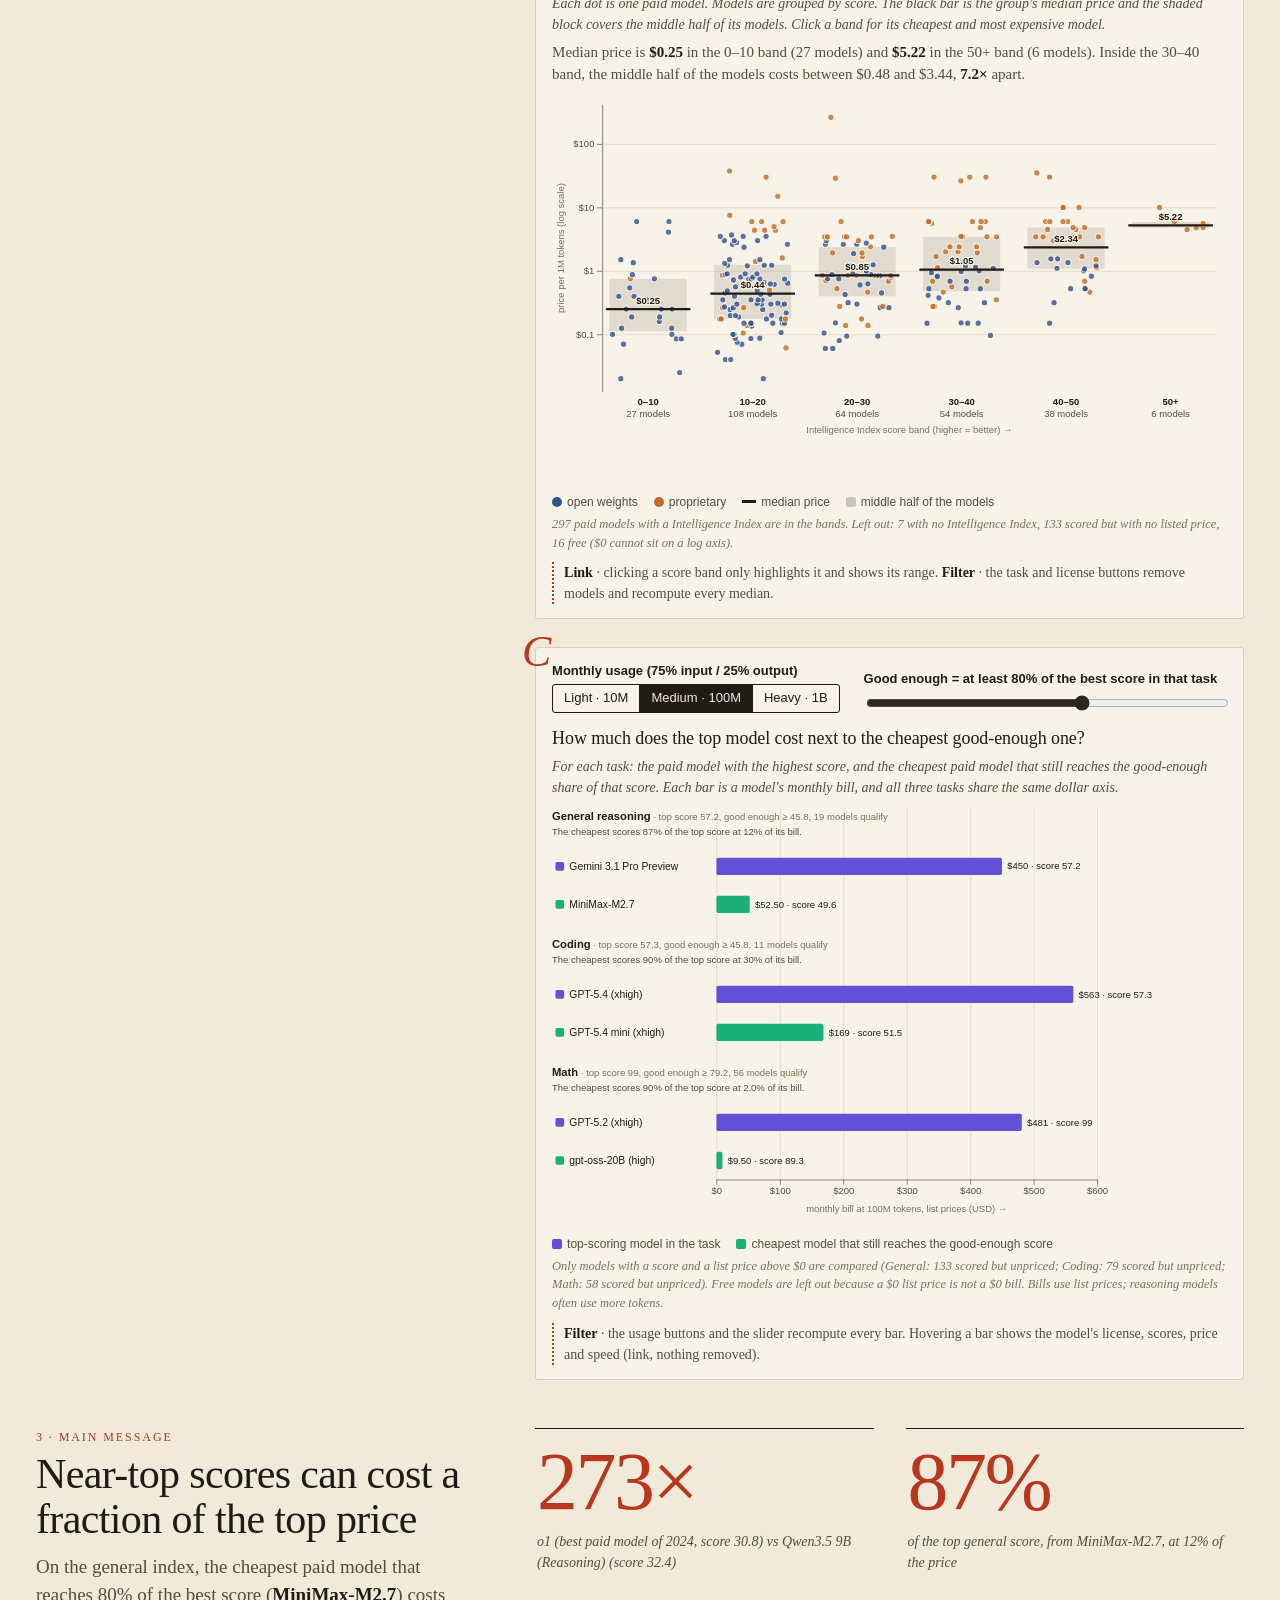
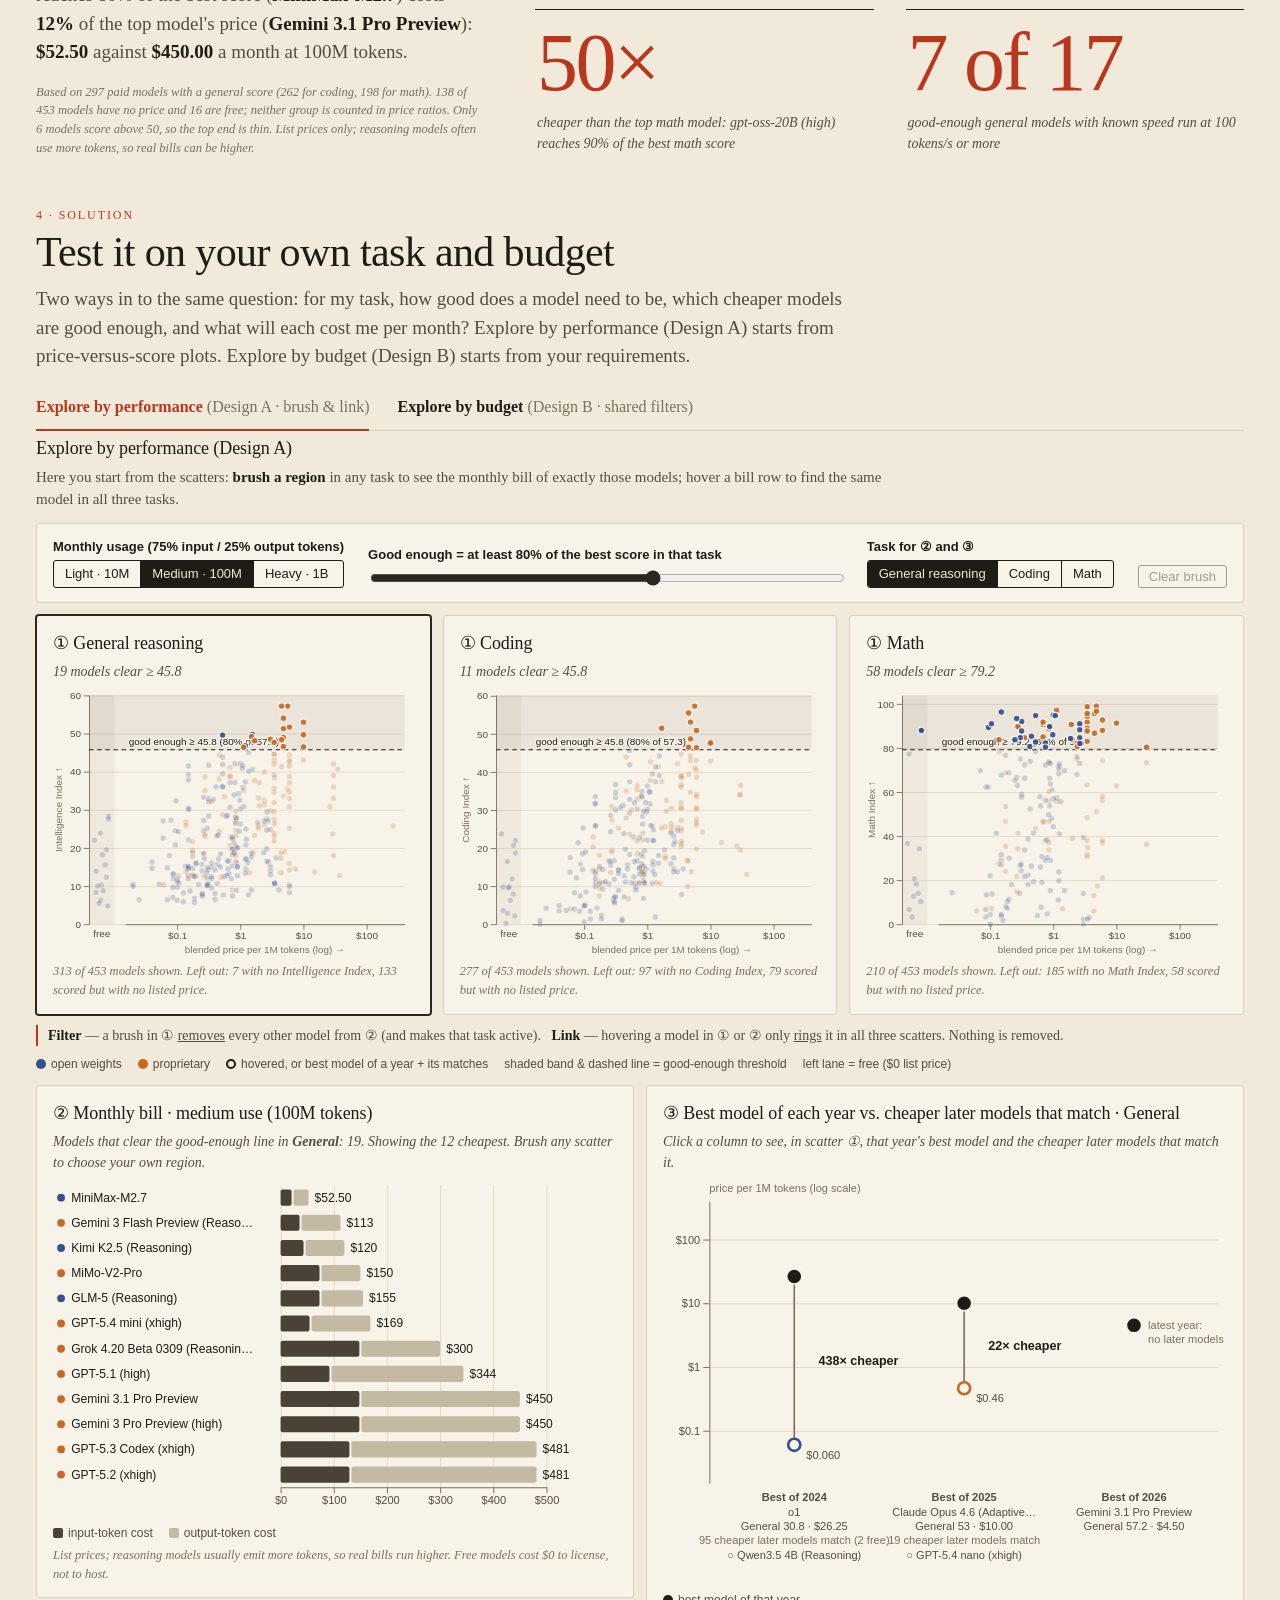
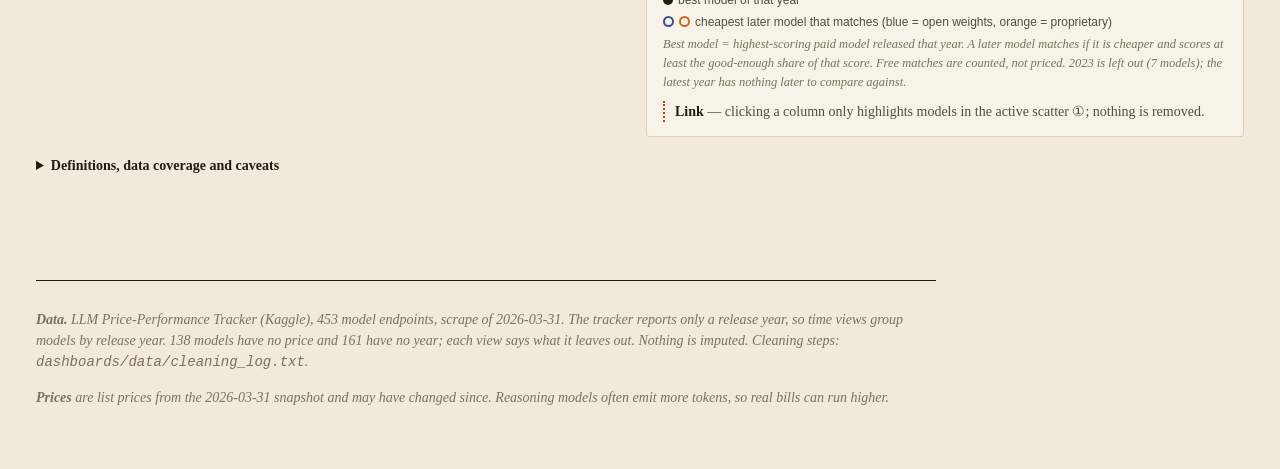
==== commit c5af0584: "Merge main (interactive rising insights) into hero-redesign Keeps the teammates' new content: insigh" ====
--- a/docs/index.html
+++ b/docs/index.html
@@ -3,81 +3,85 @@
 <title>The Evolution of LLM Value</title>
 <style>:root {
   color-scheme: light;
-  --surface-0: #f6f5f2;
-  --surface-1: #fcfcfb;
-  --border: #dcdad3;
-  --grid: #e9e8e2;
-  --text-primary: #0b0b0b;
-  --text-secondary: #52514e;
-  --text-muted: #77766f;
-  --open: #2a78d6;       /* categorical slot 1: open-weight */
-  --prop: #eb6834;       /* categorical slot 2: proprietary */
-  --seg-in: #4b4a46;     /* bill: input-token cost */
-  --seg-out: #b9b8b0;    /* bill: output-token cost */
-  --accent: #184f95;
-  --thr: #0b0b0b;
-  --ring: #0b0b0b;
-  --hl-bg: #eef3fb;
+  /* paper palette, shared with the hero poster */
+  --surface-0: #f1eadb;  /* page paper */
+  --surface-1: #f8f3e8;  /* card paper */
+  --border: #d9cfba;
+  --grid: #e4dac7;
+  --text-primary: #1f1b15;
+  --text-secondary: #554c3f;
+  --text-muted: #7a705e;
+  --open: #34508f;       /* categorical slot 1: open-weight (indigo) */
+  --prop: #c46a26;       /* categorical slot 2: proprietary (ochre) */
+  --seg-in: #4a4236;     /* bill: input-token cost */
+  --seg-out: #c4b9a3;    /* bill: output-token cost */
+  --accent: #2b2620;     /* interaction: selection, brush, regions (ink) */
+  --emph: #b8371d;       /* emphasis in text: key numbers (vermilion) */
+  --thr: #1f1b15;
+  --ring: #1f1b15;
+  --hl-bg: #ebe2cf;
+  --serif: "Iowan Old Style", "Palatino Linotype", Palatino, "Book Antiqua", Georgia, serif;
+  --sans: -apple-system, BlinkMacSystemFont, "Segoe UI", Roboto, Helvetica, Arial, sans-serif;
   --role-top: #6250d6;   /* insight 2: top-scoring model (palette slot 7) */
   --role-cheap: #1baf7a; --yr24: #e29ab6; --yr25: #c93f74; --yr26: #6e123b; /* insight 2: cheapest good-enough model (palette slot 3) */
 }
 @media (prefers-color-scheme: dark) {
   :root:where(:not([data-theme="light"])) {
     color-scheme: dark;
-    --surface-0: #121211; --surface-1: #1a1a19; --border: #3a3935; --grid: #2b2a27;
-    --text-primary: #f0efec; --text-secondary: #c3c2b7; --text-muted: #96958c;
-    --open: #3987e5; --prop: #d95926; --seg-in: #c3c2b7; --seg-out: #5d5c56;
-    --accent: #86b6ef; --thr: #f0efec; --ring: #f0efec; --hl-bg: #22262d;
+    --surface-0: #191612; --surface-1: #211d18; --border: #3d372e; --grid: #2e2923;
+    --text-primary: #f0e8d8; --text-secondary: #c2b8a5; --text-muted: #948a78;
+    --open: #7d9be0; --prop: #e08a45; --seg-in: #d8cdb8; --seg-out: #5e5649;
+    --accent: #f0e8d8; --emph: #f0644a; --thr: #f0e8d8; --ring: #f0e8d8; --hl-bg: #2c2720;
     --role-top: #9085e9; --role-cheap: #199e70;
     --yr24: #9a5470; --yr25: #d95a8a; --yr26: #ffa8c6;
   }
 }
 :root[data-theme="dark"] {
   color-scheme: dark;
-  --surface-0: #121211; --surface-1: #1a1a19; --border: #3a3935; --grid: #2b2a27;
-  --text-primary: #f0efec; --text-secondary: #c3c2b7; --text-muted: #96958c;
-  --open: #3987e5; --prop: #d95926; --seg-in: #c3c2b7; --seg-out: #5d5c56;
-  --accent: #86b6ef; --thr: #f0efec; --ring: #f0efec; --hl-bg: #22262d;
+  --surface-0: #191612; --surface-1: #211d18; --border: #3d372e; --grid: #2e2923;
+  --text-primary: #f0e8d8; --text-secondary: #c2b8a5; --text-muted: #948a78;
+  --open: #7d9be0; --prop: #e08a45; --seg-in: #d8cdb8; --seg-out: #5e5649;
+  --accent: #f0e8d8; --emph: #f0644a; --thr: #f0e8d8; --ring: #f0e8d8; --hl-bg: #2c2720;
   --role-top: #9085e9; --role-cheap: #199e70; --yr24: #9a5470; --yr25: #d95a8a; --yr26: #ffa8c6;
 }
 
 * { box-sizing: border-box; }
 body {
   margin: 0; background: var(--surface-0); color: var(--text-primary);
-  font: 14px/1.45 -apple-system, BlinkMacSystemFont, "Segoe UI", Roboto, Helvetica, Arial, sans-serif;
+  font: 15px/1.5 var(--serif);
 }
 main { max-width: 1240px; margin: 0 auto; padding: 18px 16px 48px; }
 nav.top { display: flex; gap: 18px; font-size: 13px; margin-bottom: 6px; }
 a { color: var(--accent); }
-h1 { font-size: 22px; margin: 6px 0 4px; letter-spacing: -0.01em; }
-h2 { font-size: 15px; margin: 0 0 2px; }
+h1 { font-size: 22px; font-weight: 400; margin: 6px 0 4px; letter-spacing: -0.01em; }
+h2 { font-size: 18px; font-weight: 400; margin: 0 0 4px; letter-spacing: -0.005em; }
 .lede { color: var(--text-secondary); max-width: 880px; margin: 0 0 12px; }
 .lede b { color: var(--text-primary); }
 
-.card { background: var(--surface-1); border: 1px solid var(--border); border-radius: 10px; padding: 12px 14px; }
+.card { background: var(--surface-1); border: 1px solid var(--border); border-radius: 3px; padding: 14px 16px; }
 .card.active { border-color: var(--accent); box-shadow: 0 0 0 1px var(--accent); }
-.hint { color: var(--text-secondary); font-size: 12.5px; margin: 2px 0 6px; min-height: 18px; }
-.coverage { color: var(--text-muted); font-size: 11.5px; margin: 4px 0 0; }
-.explain { font-size: 12.5px; color: var(--text-secondary); margin: 8px 0 0; padding-left: 9px; border-left: 3px solid var(--accent); }
+.hint { color: var(--text-secondary); font-size: 14px; font-style: italic; margin: 2px 0 6px; min-height: 18px; }
+.coverage { color: var(--text-muted); font-size: 12.5px; font-style: italic; margin: 4px 0 0; }
+.explain { font-size: 14px; color: var(--text-secondary); margin: 10px 0 0; padding-left: 10px; border-left: 2px solid var(--emph); }
 .explain.link { border-left-style: dotted; }
 .explain strong { color: var(--text-primary); }
 
-.controls { display: flex; flex-wrap: wrap; gap: 12px 24px; align-items: end; margin-bottom: 12px; font-size: 12.5px; color: var(--text-secondary); }
+.controls { display: flex; flex-wrap: wrap; gap: 12px 24px; align-items: end; margin-bottom: 12px; font: 13px/1.4 var(--sans); color: var(--text-secondary); }
 .controls label, .controls .grp { display: grid; gap: 4px; }
 .controls .lab { font-weight: 600; color: var(--text-primary); }
 .controls .grow { flex: 1 1 170px; }
 .controls input[type=range] { width: 100%; accent-color: var(--accent); }
-.controls select { font: inherit; padding: 3px 6px; background: var(--surface-1); color: var(--text-primary); border: 1px solid var(--border); border-radius: 6px; }
-.seg { display: inline-flex; border: 1px solid var(--border); border-radius: 8px; overflow: hidden; }
-.seg button { font: inherit; padding: 4px 10px; border: 0; background: var(--surface-1); color: var(--text-secondary); cursor: pointer; border-right: 1px solid var(--border); }
+.controls select { font: inherit; padding: 3px 6px; background: var(--surface-1); color: var(--text-primary); border: 1px solid var(--border); border-radius: 3px; }
+.seg { display: inline-flex; border: 1px solid var(--text-primary); border-radius: 3px; overflow: hidden; }
+.seg button { font: inherit; padding: 4px 11px; border: 0; background: transparent; color: var(--text-primary); cursor: pointer; border-right: 1px solid var(--text-primary); }
 .seg button:last-child { border-right: 0; }
-.seg button[aria-pressed=true] { background: var(--accent); color: var(--surface-1); }
-button.plain { font: inherit; padding: 3px 9px; border: 1px solid var(--border); border-radius: 6px; background: var(--surface-1); color: var(--text-primary); cursor: pointer; }
+.seg button[aria-pressed=true] { background: var(--text-primary); color: var(--surface-0); }
+button.plain { font: 13px var(--sans); padding: 3px 10px; border: 1px solid var(--text-primary); border-radius: 3px; background: var(--surface-1); color: var(--text-primary); cursor: pointer; }
 button.plain:disabled { opacity: .4; cursor: default; }
 .row-between { display: flex; justify-content: space-between; align-items: center; gap: 8px; }
 
 svg { display: block; width: 100%; height: auto; overflow: visible; }
-svg text { fill: var(--text-secondary); font-size: 11px; font-family: inherit; }
+svg text { fill: var(--text-secondary); font-size: 11px; font-family: var(--sans); }
 svg .axis path, svg .axis line { stroke: var(--text-muted); }
 svg .grid line { stroke: var(--grid); }
 svg .grid path { display: none; }
@@ -94,7 +98,7 @@
 .free-lane { fill: var(--text-muted); opacity: .08; }
 .selection { fill: var(--accent); fill-opacity: .12; stroke: var(--accent); }
 
-.legend { display: flex; flex-wrap: wrap; gap: 6px 16px; font-size: 12px; color: var(--text-secondary); margin-top: 10px; align-items: center; }
+.legend { display: flex; flex-wrap: wrap; gap: 6px 16px; font: 12px/1.4 var(--sans); color: var(--text-secondary); margin-top: 10px; align-items: center; }
 .legend i { display: inline-block; width: 10px; height: 10px; border-radius: 50%; margin-right: 5px; vertical-align: -1px; }
 .legend i.sq { border-radius: 2px; }
 .legend i.blk { background: var(--text-primary); }
@@ -103,7 +107,7 @@
 .legend i.ringi { background: transparent; border: 2px solid var(--ring); }
 
 #tip { position: fixed; z-index: 10; pointer-events: none; background: var(--surface-1); color: var(--text-primary);
-  border: 1px solid var(--border); border-radius: 8px; padding: 8px 10px; font-size: 12px; box-shadow: 0 4px 14px rgba(0,0,0,.18); max-width: 300px; display: none; }
+  border: 1px solid var(--border); border-radius: 3px; padding: 8px 10px; font: 12px/1.45 var(--sans); box-shadow: 0 6px 18px rgba(40,30,15,.16); max-width: 300px; display: none; }
 #tip b { font-size: 12.5px; }
 #tip .k { color: var(--text-muted); }
 #tip table { border-collapse: collapse; margin-top: 4px; }
@@ -123,12 +127,12 @@
 .flag-row .arrow { stroke: var(--text-secondary); stroke-width: 1.5; fill: none; }
 .flag-row text.t1 { fill: var(--text-primary); font-size: 12px; }
 
-details.defs { margin-top: 18px; font-size: 12.5px; color: var(--text-secondary); }
+details.defs { margin-top: 18px; font-size: 14px; color: var(--text-secondary); }
 details.defs summary { cursor: pointer; font-weight: 600; color: var(--text-primary); }
 details.defs ul { margin: 6px 0 0; padding-left: 18px; }
 details.defs li { margin: 3px 0; }
 
-.detail { font-size: 12.5px; color: var(--text-secondary); }
+.detail { font-size: 14px; color: var(--text-secondary); }
 .detail table { border-collapse: collapse; width: 100%; margin-top: 4px; }
 .detail td, .detail th { padding: 2px 8px 2px 0; text-align: left; font-weight: normal; }
 .detail td.v { color: var(--text-primary); }
@@ -149,50 +153,130 @@
 
 .halo { paint-order: stroke; stroke: var(--surface-1); stroke-width: 3px; stroke-linejoin: round; }
 
-html { scroll-behavior: smooth; scroll-padding-top: 52px; }
-nav.top { position: sticky; top: 0; z-index: 5; background: var(--surface-0); border-bottom: 1px solid var(--border); margin: 0 -16px; padding: 10px 16px; gap: 20px; flex-wrap: wrap; }
-nav.top b { margin-right: auto; }
+html { scroll-behavior: smooth; scroll-padding-top: 60px; }
+.hero { min-height: calc(100vh - 52px); box-sizing: border-box; display: flex; flex-direction: column; }
+section.story { padding: 120px 0 40px; }
+/* split: the words stay pinned on the left while the evidence scrolls past on the right */
+.split { display: grid; grid-template-columns: minmax(0, 5fr) minmax(0, 8fr); gap: 56px; align-items: start; }
+.split > .txt { position: sticky; top: 84px; }
+.split > .txt .controls { margin-top: 18px; }
+.split > .vis { display: grid; gap: 28px; }
+#hook .layoutB { grid-template-columns: 1fr; gap: 28px; }
+#progress { position: absolute; left: 0; bottom: -1px; height: 2px; width: 100%; background: var(--emph); transform-origin: 0 50%; transform: scaleX(0); }
+nav.top a[aria-current] { color: var(--text-primary); text-decoration: underline; text-decoration-color: var(--emph); text-underline-offset: 6px; text-decoration-thickness: 1.5px; }
+.draft-index { list-style: none; padding: 0; margin: 22px 0 0; border-top: 1px solid var(--text-primary); }
+.draft-index a { display: grid; grid-template-columns: 34px 1fr; padding: 12px 0; border-bottom: 1px solid var(--border); color: var(--text-secondary); text-decoration: none; font-size: 16px; line-height: 1.35; transition: color .2s, padding .2s; }
+.draft-index a span { color: var(--emph); font-style: italic; font-size: 20px; line-height: 1; }
+.draft-index a:hover, .draft-index a.on { color: var(--text-primary); padding-left: 6px; }
+.insight-cards { display: grid; gap: 40px; }
+.insight-cards > .card { position: relative; transition: transform .35s cubic-bezier(.2,.7,.2,1), border-color .35s, box-shadow .35s; }
+.insight-cards > .card.on { transform: translateY(-4px); border-color: var(--text-primary); box-shadow: 0 14px 30px rgb(40 30 15 / .12); }
+.fig-n { position: absolute; left: -14px; top: -18px; font-size: 44px; font-style: italic; line-height: 1; color: var(--emph); }
+#message .stats { grid-template-columns: repeat(2, minmax(0, 1fr)); gap: 36px 32px; margin: 0; }
+#message .stat .n { font-size: clamp(56px, 6.4vw, 96px); }
+/* entrance: hidden only when JS is running and motion is welcome */
+.js-rv .rv { opacity: 0; transform: translateY(18px); transition: opacity .7s ease, transform .7s cubic-bezier(.2,.7,.2,1); }
+.js-rv .rv.in { opacity: 1; transform: none; }
+@media (max-width: 980px) { .split { grid-template-columns: 1fr; gap: 24px; } .split > .txt { position: static; } }
+@media (max-width: 760px) { html nav.top { flex-wrap: nowrap; overflow-x: auto; white-space: nowrap; gap: 18px; scrollbar-width: none; } nav.top b { display: none; } }
+@media (prefers-reduced-motion: reduce) { .js-rv .rv { opacity: 1; transform: none; transition: none; } }
+nav.top { position: sticky; top: 0; z-index: 5; background: var(--surface-0); border-bottom: 1px solid var(--text-primary); margin: 0 -16px; padding: 12px 16px 10px; gap: 22px; flex-wrap: wrap; font-size: 15px; }
+nav.top b { margin-right: auto; font-weight: 400; letter-spacing: .14em; text-transform: uppercase; font-size: 13px; }
 nav.top a { text-decoration: none; color: var(--text-secondary); }
-nav.top a:hover { color: var(--accent); }
-.hero { padding: 26px 0 8px; }
-.hero h1 { font-size: 30px; line-height: 1.15; margin: 4px 0 8px; max-width: 860px; }
-.hero p { max-width: 760px; color: var(--text-secondary); font-size: 15px; }
-section.story { margin-top: 38px; }
-.step { font-size: 12px; letter-spacing: .06em; text-transform: uppercase; color: var(--text-muted); margin: 0; }
-section.story > h2 { font-size: 22px; margin: 2px 0 6px; }
-.big { font-size: 17px; max-width: 860px; margin: 4px 0 12px; }
-.big b { color: var(--accent); }
-.drafts { display: grid; grid-template-columns: repeat(3, minmax(0,1fr)); gap: 12px; }
-.drafts figure { margin: 0; }
-.drafts img { width: 100%; height: auto; border-radius: 6px; border: 1px solid var(--border); background: #fff; }
-.drafts figcaption { font-size: 12.5px; color: var(--text-secondary); margin-top: 6px; }
-.tag { display: inline-block; font-size: 11px; padding: 1px 7px; border: 1px dashed var(--text-muted); border-radius: 10px; color: var(--text-muted); margin-right: 6px; }
-.drafts.two { grid-template-columns: minmax(0,1fr) minmax(0,1fr); }
+nav.top a:hover { color: var(--emph); }
+/* Hero: a poster drawn from the data (story.js heroBg). Its own paper palette, light and dark. */
+.hero { --paper: var(--surface-0); --ink: var(--text-primary); --ink-2: var(--text-secondary); --ink-3: var(--text-muted); --h-open: var(--open); --h-prop: var(--prop); --verm: var(--emph); --blend: multiply; }
+@media (prefers-color-scheme: dark) { :root:where(:not([data-theme="light"])) .hero { --blend: screen; } }
+:root[data-theme="dark"] .hero { --blend: screen; }
+body { overflow-x: clip; }
+.hero { position: relative; isolation: isolate; overflow: hidden; margin-inline: calc(50% - 50vw); padding: 56px max(16px, calc(50vw - 604px)) 28px;
+  justify-content: space-between !important; background: var(--paper); color: var(--ink); font-family: var(--serif); }
+#hero-bg { position: absolute; inset: 0; z-index: -1; width: 100%; height: 100%; }
+.hero-head { display: grid; grid-template-columns: minmax(0, 1fr) auto; align-items: start; gap: 32px; }
+.hero-kicker { font-size: 13px; letter-spacing: .18em; text-transform: uppercase; color: var(--ink-2); margin: 0 0 14px; }
+.hero h1 { font-family: var(--serif); font-weight: 400; font-size: clamp(36px, 4.6vw, 64px); line-height: 1.02; letter-spacing: -0.015em; margin: 0; max-width: 10em; color: var(--ink); }
+.hero h1 em { font-style: italic; color: var(--verm); }
+.hero-num { text-align: right; margin: 6px 0 0; }
+.hero-num .n { display: block; font-size: clamp(72px, 10vw, 156px); line-height: .82; letter-spacing: -0.04em; color: var(--verm); font-variant-numeric: lining-nums; }
+.hero-num .d { display: block; margin-top: 12px; font-size: 15px; font-style: italic; line-height: 1.45; color: var(--ink-2); }
+.hero-num .d b { font-style: normal; font-weight: 600; color: var(--ink); }
+.hero-foot { display: flex; justify-content: space-between; align-items: flex-end; gap: 32px; flex-wrap: wrap; }
+.hero-lede { max-width: 470px; font-size: 16px; line-height: 1.5; color: var(--ink-2); margin: 0 0 10px; }
+.hero-scroll { font-style: italic; font-size: 16px; color: var(--ink); text-decoration: underline; text-decoration-color: var(--verm); text-underline-offset: 5px; text-decoration-thickness: 1.5px; }
+.hero-scroll:hover { color: var(--verm); }
+.hero-cap { max-width: 440px; margin: 0; font-size: 12.5px; font-style: italic; line-height: 1.5; color: var(--ink-3); text-align: right; }
+#hero-bg text { font-family: var(--serif); }
+#hero-bg .h-rule line { stroke: var(--ink-3); stroke-opacity: .28; stroke-dasharray: 1 5; }
+#hero-bg .h-rule text { fill: var(--ink-3); font-size: 12px; font-style: italic; }
+#hero-bg .h-strokes { mix-blend-mode: var(--blend); }
+#hero-bg .h-strokes line { stroke-width: 1.1; stroke-linecap: round; opacity: .3; }
+#hero-bg .h-strokes line.hit { stroke-width: 2; opacity: .85; }
+#hero-bg .h-strokes .open { stroke: var(--h-open); fill: var(--h-open); }
+#hero-bg .h-strokes .prop { stroke: var(--h-prop); fill: var(--h-prop); }
+#hero-bg .h-base { stroke: var(--ink); stroke-width: 1.2; }
+#hero-bg .h-year text { fill: var(--ink-2); font-size: 15px; font-style: italic; }
+#hero-bg .h-ink path { fill: none; stroke: var(--ink); stroke-linecap: round; stroke-linejoin: round; }
+#hero-bg .h-ink .thick { stroke-width: 3.2; }
+#hero-bg .h-ink .thin { stroke-width: 1.1; opacity: .55; }
+#hero-bg .h-art { opacity: .36; }
+#hero-bg .h-note circle { fill: var(--paper); stroke: var(--verm); stroke-width: 2; }
+#hero-bg .h-note .flag circle { fill: var(--ink); stroke: var(--paper); stroke-width: 2; }
+#hero-bg .h-note .stem { stroke: var(--ink); stroke-width: 1.6; opacity: .7; }
+#hero-bg .h-note text { fill: var(--ink-2); font-size: 14px; paint-order: stroke; stroke: var(--paper); stroke-width: 5px; stroke-linejoin: round; }
+#hero-bg .h-note .k { font-size: 11px; letter-spacing: .14em; text-transform: uppercase; fill: var(--verm); }
+#hero-bg .h-note .nm { font-size: 15px; fill: var(--ink); }
+#hero-bg .h-note .sub { font-style: italic; }
+#hero-bg .h-probe line { stroke: var(--ink); stroke-width: 1; stroke-dasharray: 3 3; }
+#hero-bg .h-probe circle { fill: var(--verm); stroke: var(--paper); stroke-width: 2.5; }
+.hero-cap b { font-weight: 400; color: var(--ink-2); }
+@media (hover: hover) and (min-width: 761px) { .hero { cursor: crosshair; } .hero a { cursor: pointer; } }
+@media (max-width: 760px) { #hero-bg .h-note { opacity: .4; } .hero-head { grid-template-columns: 1fr; gap: 18px; } .hero-num { text-align: left; } .hero-cap { text-align: left; } }
+section.story { margin-top: 0; padding: 24px 0; }
+.step { font-size: 12px; letter-spacing: .16em; text-transform: uppercase; color: var(--emph); margin: 0 0 6px; }
+section.story > h2, .split > .txt > h2 { font-size: clamp(28px, 3.4vw, 42px); line-height: 1.08; letter-spacing: -0.015em; margin: 0 0 10px; max-width: 22em; }
+.big { font-size: 19px; line-height: 1.5; max-width: 820px; margin: 4px 0 16px; color: var(--text-secondary); }
+.big b { color: var(--text-primary); font-weight: 600; }
+.tag { display: inline-block; font: 10.5px/1.6 var(--sans); letter-spacing: .1em; text-transform: uppercase; padding: 0 6px; border: 1px solid var(--text-muted); border-radius: 2px; color: var(--text-muted); margin-right: 6px; }
 .stats { display: grid; grid-template-columns: repeat(4, minmax(0,1fr)); gap: 12px; margin: 12px 0; }
-.stat { background: var(--surface-1); border: 1px solid var(--border); border-radius: 10px; padding: 12px 14px; }
-.stat .n { font-size: 28px; font-weight: 700; color: var(--accent); line-height: 1.1; }
-.stat .d { font-size: 12.5px; color: var(--text-secondary); margin-top: 4px; }
-@media (max-width: 980px) { .drafts, .stats { grid-template-columns: 1fr 1fr; } }
-@media (max-width: 620px) { .drafts, .stats { grid-template-columns: 1fr; } }
+.stat { background: transparent; border: 0; border-top: 1px solid var(--text-primary); border-radius: 0; padding: 12px 2px 0; }
+.stat .n { font-size: clamp(40px, 4.6vw, 60px); font-weight: 400; color: var(--emph); line-height: 1; letter-spacing: -0.03em; }
+.stat .d { font-size: 14px; font-style: italic; color: var(--text-secondary); margin-top: 8px; }
+@media (max-width: 980px) { .stats { grid-template-columns: 1fr 1fr; } }
+@media (max-width: 620px) { .stats, #message .stats { grid-template-columns: 1fr; } }
 .tabs { display: flex; gap: 8px; margin: 10px 0 4px; flex-wrap: wrap; }
-.tabs button { font: inherit; padding: 8px 16px; border: 1px solid var(--border); border-radius: 10px; background: var(--surface-1); color: var(--text-secondary); cursor: pointer; }
+.tabs { gap: 28px !important; border-bottom: 1px solid var(--border); }
+.tabs button { font: inherit; font-size: 16px; padding: 8px 0 10px; border: 0; border-bottom: 2px solid transparent; margin-bottom: -1px; background: none; color: var(--text-secondary); cursor: pointer; }
 .tabs button b { color: var(--text-primary); }
-.tabs button[aria-selected=true] { border-color: var(--accent); box-shadow: 0 0 0 1px var(--accent); }
-.tabs button[aria-selected=true] b { color: var(--accent); }
+.tabs button[aria-selected=true] { border-bottom-color: var(--emph); }
+.tabs button[aria-selected=true] b { color: var(--emph); }
 .design[hidden] { display: none; }
 #h-sc .thr, #h-sc .thr-fill, #h-sc .thr-lab { display: none; }
-footer { margin-top: 40px; font-size: 12.5px; color: var(--text-muted); border-top: 1px solid var(--border); padding-top: 12px; max-width: 900px; }
+footer { margin-top: 80px; font-size: 14px; font-style: italic; color: var(--text-muted); border-top: 1px solid var(--text-primary); padding-top: 14px; max-width: 900px; }
 </style></head>
 <body><main>
-<nav class="top"><b>The Evolution of LLM Value</b><a href="#hook">1 Hook</a><a href="#insights">2 Rising insights</a><a href="#message">3 Main message</a><a href="#explore">4 Explore</a><a href="#about">About the data</a></nav>
-
-<header class="hero">
-  <p class="step">The Evolution of LLM Value · 453 models · prices and scores from 2026-03-31</p>
-  <h1 id="hero-h1"></h1>
-  <p>We compare language models by benchmark score and list price. Scroll to see how far the drop goes across the whole market, what it means for a monthly bill, and then test it on your own task and budget.</p>
+<nav class="top"><b>The Evolution of LLM Value</b><a href="#hook">1 Hook</a><a href="#insights">2 Rising insights</a><a href="#message">3 Main message</a><a href="#explore">4 Explore</a><a href="#about">About the data</a><span id="progress" aria-hidden="true"></span></nav>
+
+<header class="hero" id="hero">
+  <svg id="hero-bg" aria-hidden="true"></svg>
+  <div class="hero-head">
+    <div>
+      <p class="hero-kicker">The Evolution of LLM Value · 453 models · prices and scores from 2026-03-31</p>
+      <h1 id="hero-h1"></h1>
+    </div>
+    <p class="hero-num"><span class="n" id="hero-ratio"></span><span class="d" id="hero-sub"></span></p>
+  </div>
+  <div class="hero-foot">
+    <div>
+      <p class="hero-lede">We compare language models by benchmark score and list price. Scroll to see how far the drop goes across the whole market, what it means for a monthly bill, and then test it on your own task and budget.</p>
+      <a class="hero-scroll" href="#hook">Begin with one comparison ↓</a>
+    </div>
+    <p class="hero-cap" id="hero-cap"></p>
+  </div>
 </header>
 
 <section class="story" id="hook">
+ <div class="split">
+ <div class="txt">
   <p class="step">1 · Hook</p>
   <h2>The best model of 2024 and its later, cheaper matches</h2>
   <p class="big" id="hook-line"></p>
@@ -200,6 +284,9 @@
     <div class="grp"><span class="lab">Task</span><div class="seg" id="h-task"></div></div>
     <label class="grow"><span class="lab">A later model counts as a match if it scores at least <b id="h-pct-val"></b> of that year's best score</span><input id="h-pct" type="range" min="50" max="100" step="1" value="100"></label>
   </div>
+  <p class="explain"><strong>Filter</strong> · the task and match sliders remove models and recompute both charts.</p>
+ </div>
+ <div class="vis">
   <div class="layoutB">
     <section class="card"><h2 id="h-flag-title"></h2><p class="hint" id="h-flag-hint"></p><div id="h-flags"></div><div class="legend"><span><i class="blk"></i>best model of that year</span><span><i class="hol" style="border-color:var(--open)"></i><i class="hol" style="border-color:var(--prop)"></i>cheapest later model that matches (blue = open weights, orange = proprietary)</span></div><p class="coverage">Best model = highest-scoring paid model released that year. Match = released later, cheaper, and scoring at least the chosen share of its score. Free models are counted, not priced. 2023 is left out (7 models).</p></section>
     <section class="card"><h2 id="h-sc-title"></h2><p class="hint" id="h-sc-hint"></p><div id="h-sc"></div>
@@ -207,14 +294,24 @@
       <p class="coverage" id="h-cov"></p>
       <p class="explain link"><strong>Link</strong> · clicking a column in the left chart only highlights models here. Nothing is removed.</p></section>
   </div>
-  <p class="explain"><strong>Filter</strong> · the task and match sliders remove models and recompute both charts.</p>
+ </div>
+ </div>
 </section>
 
 <section class="story" id="insights">
+ <div class="split">
+ <div class="txt">
   <p class="step">2 · Rising insights</p>
   <h2>Is this one example, or the whole market?</h2>
   <p class="big">Three views widen the example, each with a different question: how the cost of a score changed over time, what each step up in score costs, and what the top model costs against the cheapest good-enough one.</p>
-  <section class="card">
+  <ol class="draft-index">
+    <li><a href="#c1" data-f="c1"><span>A</span>Has the cost of a given score fallen over the release years?</a></li>
+    <li><a href="#c2" data-f="c2"><span>B</span>What does each step up in score cost?</a></li>
+    <li><a href="#c3" data-f="c3"><span>C</span>How much does the top model cost next to the cheapest good-enough one?</a></li>
+  </ol>
+ </div>
+ <div class="vis insight-cards">
+  <section class="card" id="c1"><span class="fig-n">A</span>
     <div class="controls">
       <div class="grp"><span class="lab">Task</span><div class="seg" id="i3-task"></div></div>
       <label class="grow"><span class="lab">Good enough = at least <b id="i3-pct-val"></b> of the best score in that task</span><input id="i3-pct" type="range" min="30" max="100" step="1" value="80"></label>
@@ -227,7 +324,7 @@
     <p class="explain link"><strong>Link</strong> · hovering a dot shows that model's license, scores, price and speed. <strong>Filter</strong> · the task buttons and the slider recompute every dot.</p>
   </section>
 
-  <section class="card" style="margin-top:14px">
+  <section class="card" id="c2"><span class="fig-n">B</span>
     <div class="controls">
       <div class="grp"><span class="lab">Task</span><div class="seg" id="i-task"></div></div>
       <div class="grp"><span class="lab">License</span><div class="seg" id="i-lic"></div></div>
@@ -241,7 +338,7 @@
     <p class="coverage" id="i1-cov"></p>
     <p class="explain link"><strong>Link</strong> · clicking a score band only highlights it and shows its range. <strong>Filter</strong> · the task and license buttons remove models and recompute every median.</p>
   </section>
-  <section class="card" style="margin-top:14px">
+  <section class="card" id="c3"><span class="fig-n">C</span>
     <div class="controls">
       <div class="grp"><span class="lab">Monthly usage (75% input / 25% output)</span><div class="seg" id="i2-usage"></div></div>
       <label class="grow"><span class="lab">Good enough = at least <b id="i2-pct-val"></b> of the best score in that task</span><input id="i2-pct" type="range" min="50" max="100" step="1" value="80"></label>
@@ -253,14 +350,21 @@
     <p class="coverage" id="i2-cov"></p>
     <p class="explain link"><strong>Filter</strong> · the usage buttons and the slider recompute every bar. Hovering a bar shows the model's license, scores, price and speed (link, nothing removed).</p>
   </section>
+ </div>
+ </div>
 </section>
-
 <section class="story" id="message">
+ <div class="split">
+ <div class="txt">
   <p class="step">3 · Main message</p>
   <h2>Near-top scores can cost a fraction of the top price</h2>
   <p class="big" id="msg-line"></p>
+  <p class="coverage" id="msg-cov"></p>
+ </div>
+ <div class="vis">
   <div class="stats" id="stats"></div>
-  <p class="coverage" id="msg-cov"></p>
+ </div>
+ </div>
 </section>
 
 <section class="story" id="explore">
@@ -984,13 +1088,133 @@
   const usd = (v) => C.fmtUSD(v);
   const bill = (v) => "$" + v.toFixed(2);
 
-  $("hero-h1").textContent = `Language models that match 2024's best now cost up to ${H.ratio}× less`;
+  $("hero-h1").innerHTML = `Language models that match 2024's best now cost <em>up to ${H.ratio}× less.</em>`;
   function hookLine() {
     const t = C.taskOf(S.task), r = C.flagships(S.task, S.pct).find((q) => q.year === 2024);
     if (!r || !r.flag || !r.cheapest) { $("hook-line").textContent = `No paid model released after 2024 is cheaper and scores at least ${S.pct}% of the best 2024 ${t.short} model.`; return; }
     const f = r.flag, c = r.cheapest, k = f.price / c.price;
     $("hook-line").innerHTML = `In the March 2026 snapshot, <b>${c.name}</b> scores ${c[S.task]} on ${t.short} at <b>${usd(c.price)}</b> per million tokens. The best paid 2024 model, <b>${f.name}</b>, scores ${f[S.task]} at <b>${usd(f.price)}</b>. That is <b>${k >= 10 ? k.toFixed(0) : k.toFixed(1)}× cheaper</b>${c[S.task] >= f[S.task] ? " for an equal or higher score" : ` for at least ${S.pct}% of its score`}.`;
   }
+  // hero: a poster made of the data. Every paid model with a general score is one thin stroke rising from the
+  // baseline to its list price (log), placed in its release-year column. The ink line is the cheapest paid model
+  // scoring at least the 2024 best model's score (a16z "LLMflation" style), drawn through the real dots.
+  $("hero-ratio").textContent = `${H.ratio}×`;
+  const heroSub = `cheaper, for the same score.<br><b>${H.old.name}</b>, 2024: ${usd(H.old.price)} per million tokens.<br><b>${H.new.name}</b>, 2026: ${usd(H.new.price)}.`;
+  $("hero-sub").innerHTML = heroSub;
+  (function heroBg() {
+    const svg = d3.select("#hero-bg"), hero = $("hero");
+    const pts = DATA.models.filter((m) => m.price > 0 && !m.free && m.general != null && C.COHORTS.includes(m.year));
+    const thr = H.old.score;
+    const steps = C.COHORTS.map((y) => ({ year: y, m: d3.least(pts.filter((m) => m.year <= y && m.general >= thr), (m) => m.price) }));
+    $("hero-cap").innerHTML = `<b>Move your mouse along the line to travel in time.</b><br>Each stroke is one of ${pts.length} paid models, rising to its list price per million tokens (log scale), in its release-year column; darker strokes score at least ${thr}, ${H.old.name}'s general score. The ink line is the cheapest of those. The data has release years only, so placement inside a year is arbitrary.`;
+    // deterministic position inside each year's column
+    const jit = (s) => { let h = 2166136261; for (const c of s) h = Math.imul(h ^ c.charCodeAt(0), 16777619); return ((h >>> 0) % 1000) / 1000; };
+    const px = (m) => m.year + 0.06 + 0.88 * jit(m.id);
+    const reduce = matchMedia("(prefers-reduced-motion: reduce)").matches;
+    let lastW = 0, lastH = 0;
+    function draw() {
+      const w = hero.clientWidth, h = hero.clientHeight;
+      if (!w || (Math.abs(w - lastW) < 2 && Math.abs(h - lastH) < 2)) return;
+      lastW = w; lastH = h;
+      svg.selectAll("*").remove();
+      const narrow = w < 760, pad = Math.max(16, w / 2 - 604);
+      const L = pad, R = pad + (narrow ? 0 : 44), base = hero.querySelector(".hero-foot").offsetTop - 44, top = h * (narrow ? 0.34 : 0.26);
+      const x = d3.scaleLinear([C.COHORTS[0], C.COHORTS[C.COHORTS.length - 1] + 1], [L, w - R]);
+      const y = d3.scaleLog(d3.extent(pts, (m) => m.price), [base, top]).nice();
+      const defs = svg.append("defs");
+      // hand-drawn wobble for the ink line, paper grain for the whole poster
+      defs.append("filter").attr("id", "hero-ink").call((f) => {
+        f.append("feTurbulence").attr("type", "fractalNoise").attr("baseFrequency", 0.035).attr("numOctaves", 2).attr("seed", 7).attr("result", "n");
+        f.append("feDisplacementMap").attr("in", "SourceGraphic").attr("in2", "n").attr("scale", 2.4);
+      });
+      defs.append("filter").attr("id", "hero-grain").call((f) => {
+        f.append("feTurbulence").attr("type", "fractalNoise").attr("baseFrequency", 0.9).attr("numOctaves", 2).attr("seed", 3);
+        f.append("feColorMatrix").attr("values", "0 0 0 0 0.4  0 0 0 0 0.33  0 0 0 0 0.22  0 0 0 0.09 0");
+      });
+      svg.append("rect").attr("width", w).attr("height", h).attr("filter", "url(#hero-grain)");
+      // everything data-ish sits in one dimmed layer; the words on top stay the main read
+      const art = svg.append("g").attr("class", "h-art");
+      // faint price rules
+      const decades = y.ticks().filter((v) => Number.isInteger(Math.log10(v)) && v <= 100);
+      const rules = art.append("g").attr("class", "h-rule");
+      rules.selectAll("line").data(decades).join("line").attr("x1", L).attr("x2", w - R).attr("y1", y).attr("y2", y);
+      if (!narrow) rules.selectAll("text").data(decades).join("text").attr("x", w - R + 8).attr("y", y).attr("dy", "0.32em").text((v) => C.fmtUSD(v).replace(".00", ""));
+      // the strokes
+      const g = art.append("g").attr("class", "h-strokes");
+      const s = g.selectAll("line").data(d3.sort(pts, (m) => m.general >= thr)).join("line")
+        .attr("class", (m) => (m.open ? "open" : "prop") + (m.general >= thr ? " hit" : ""))
+        .attr("x1", (m) => x(px(m))).attr("x2", (m) => x(px(m))).attr("y1", base).attr("y2", base);
+      s.transition().duration(reduce ? 0 : 900).ease(d3.easeCubicOut).delay((m) => (reduce ? 0 : (x(px(m)) - L) / (w - L - R) * 1100))
+        .attr("y2", (m) => y(m.price));
+      g.selectAll("circle").data(pts.filter((m) => m.general >= thr)).join("circle")
+        .attr("class", (m) => (m.open ? "open" : "prop")).attr("r", 1.9).attr("cx", (m) => x(px(m))).attr("cy", (m) => y(m.price))
+        .attr("opacity", 0).transition().delay((m) => (reduce ? 0 : 700 + (x(px(m)) - L) / (w - L - R) * 1100)).duration(reduce ? 0 : 400).attr("opacity", 1);
+      // baseline and year labels
+      art.append("line").attr("class", "h-base").attr("x1", L).attr("x2", w - R).attr("y1", base).attr("y2", base);
+      art.append("g").attr("class", "h-year").selectAll("text").data(C.COHORTS).join("text")
+        .attr("x", (d) => x(d) + 2).attr("y", base + 22).text((d) => d);
+      // ink line through the real cheapest-match dots
+      const line = [];
+      steps.filter((st, i) => !i || st.m !== steps[i - 1].m).forEach((st, i) => { if (i) line.push([px(st.m), line[line.length - 1][1]]); line.push([px(st.m), st.m.price]); });
+      line.push([x.domain()[1], line[line.length - 1][1]]);
+      const d = d3.line((p) => x(p[0]), (p) => y(p[1]))(line);
+      const ink = art.append("g").attr("class", "h-ink").attr("filter", "url(#hero-ink)");
+      const paths = [ink.append("path").attr("d", d).attr("class", "thick"), ink.append("path").attr("d", d).attr("class", "thin").attr("transform", "translate(1.5,-2)")];
+      paths.forEach((p, i) => {
+        const len = p.node().getTotalLength();
+        p.attr("stroke-dasharray", len).attr("stroke-dashoffset", reduce ? 0 : len)
+          .transition().delay(reduce ? 0 : 1300 + i * 250).duration(reduce ? 0 : 2000).ease(d3.easeCubicInOut).attr("stroke-dashoffset", 0);
+      });
+      // annotations: each year's flagship (best paid model, the shared definition) and the two cheaper steps
+      const flags = C.flagships("general", 100).filter((r) => r.flag).map((r) => r.flag);
+      const sc = (m) => `score ${m.general} · ${usd(m.price)}`;
+      const notes = [
+        ...flags.map((m, i) => ({ m, kind: "flag", kicker: `Best of ${m.year}`, text: `${C.trunc(m.name, narrow ? 16 : 26)}`, sub: sc(m), dx: i === flags.length - 1 ? -12 : 12, dy: i === 1 ? 24 : -50, end: i === flags.length - 1 })),
+        ...(narrow ? [] : [{ m: steps[1].m, kind: "cheap", text: `${steps[1].m.name}`, sub: `score ${steps[1].m.general} · ${usd(steps[1].m.price)}`, dx: -12, dy: 22, end: true }]),
+        { m: steps[steps.length - 1].m, kind: "cheap", text: narrow ? "" : steps[steps.length - 1].m.name, sub: `score ${steps[steps.length - 1].m.general} · ${usd(steps[steps.length - 1].m.price)}`, dx: 12, dy: 24 },
+      ];
+      const a = svg.append("g").attr("class", "h-note").selectAll("g").data(narrow ? notes.filter((n) => n.kind === "flag") : notes).join("g")
+        .attr("class", (n) => n.kind).attr("opacity", 0);
+      a.filter((n) => n.kind === "flag").append("line").attr("class", "stem")
+        .attr("x1", (n) => x(px(n.m))).attr("x2", (n) => x(px(n.m))).attr("y1", base).attr("y2", (n) => y(n.m.price));
+      const at = a.append("g").attr("transform", (n) => `translate(${x(px(n.m))},${y(n.m.price)})`);
+      at.append("circle").attr("r", (n) => (n.kind === "flag" ? 5 : 4.5));
+      const t = at.append("text").attr("x", (n) => n.dx).attr("y", (n) => n.dy).attr("text-anchor", (n) => (n.end ? "end" : "start"));
+      if (narrow) t.remove();
+      t.filter((n) => n.kicker).append("tspan").attr("class", "k").text((n) => n.kicker);
+      t.append("tspan").attr("class", "nm").attr("x", (n) => n.dx).attr("dy", (n) => (n.kicker ? "1.25em" : 0)).text((n) => n.text);
+      t.append("tspan").attr("class", "sub").attr("x", (n) => n.dx).attr("dy", (n) => (n.text ? "1.25em" : 0)).text((n) => n.sub);
+      a.transition().delay((n, i) => (reduce ? 0 : 1600 + i * 350)).duration(reduce ? 0 : 500).attr("opacity", 1);
+
+      // time probe: move the mouse along the poster; the big number reads the ink line at that point
+      const knots = steps.filter((st, i) => !i || st.m !== steps[i - 1].m).map((st) => st.m);
+      const probe = svg.append("g").attr("class", "h-probe").attr("opacity", 0);
+      const pLine = probe.append("line").attr("y1", top - 24).attr("y2", base);
+      const pDot = probe.append("circle").attr("r", 6);
+      hero.onpointerleave = probeOff;
+      hero.onpointermove = narrow ? null : (ev) => {
+        if (ev.pointerType !== "mouse") return;
+        const mx = ev.clientX - hero.getBoundingClientRect().left;
+        if (mx < L || mx > w - R) return probeOff();
+        const t = x.invert(mx), cur = knots.filter((m) => px(m) <= t).at(-1);
+        d3.select("#hero-ratio").interrupt("count");
+        probe.attr("opacity", 1);
+        pLine.attr("x1", mx).attr("x2", mx);
+        pDot.attr("cx", mx).attr("cy", cur ? y(cur.price) : -99);
+        $("hero-ratio").textContent = cur ? `${Math.round(H.old.price / cur.price)}×` : "—";
+        $("hero-sub").innerHTML = cur
+          ? `cheaper than <b>${H.old.name}</b>, for the same score, here.<br>Cheapest at that score so far: <b>${cur.name}</b> (${cur.year}), ${usd(cur.price)}.<br>Move away to reset.`
+          : `Nothing in the data scores ${thr} yet.<br>Keep moving right.`;
+      };
+      function probeOff() { probe.attr("opacity", 0); $("hero-ratio").textContent = `${H.ratio}×`; $("hero-sub").innerHTML = heroSub; }
+    }
+    draw();
+    new ResizeObserver(draw).observe(hero);
+    // the big number counts up while the ink line draws
+    if (!reduce) d3.select("#hero-ratio").transition("count").delay(1300).duration(2000).ease(d3.easeCubicInOut)
+      .tween("text", function () { return (t) => { this.textContent = `${Math.round(1 + (H.ratio - 1) * t)}×`; }; });
+  })();
+
 
   // controls
   const seg = $("h-task");
@@ -1012,7 +1236,7 @@
     $("h-pct-val").textContent = S.pct + "%";
     $("h-flag-title").textContent = `What each year's best model cost, and what matches it later · ${t.short}`;
     $("h-sc-title").textContent = `All models: price vs. score · ${t.short}`;
-    $("h-flag-hint").textContent = "Each column is a release year. The black dot is that year's best paid model. The open circle is the cheapest model released later that still matches its score, and the line is the saving. Click a column to see these models on the right.";
+    $("h-flag-hint").textContent = "Each column is a release year. The black dot is that year's best paid model. The open circle is the cheapest model released later that still matches its score, and the line is the saving. Click a column to see these models in the chart below.";
     hookLine();
     flags.update({ task: S.task, pct: S.pct, selectedYear: S.year });
     const r = row();
@@ -1034,6 +1258,45 @@
     [`${sp.n_fast} of ${sp.n_speed_known}`, `good-enough general models with known speed run at 100 tokens/s or more`],
   ];
   $("stats").innerHTML = cards.map(([n, d]) => `<div class="stat"><div class="n">${n}</div><div class="d">${d}</div></div>`).join("");
+
+  // page motion: entrance reveals, counting numbers, reading progress, current section in the nav, insight index
+  (function pageMotion() {
+    const reduce = matchMedia("(prefers-reduced-motion: reduce)").matches;
+    const count = (el) => {
+      const m = el.textContent.match(/^(\d+)(.*)$/s);
+      if (!m) return;
+      const to = +m[1], rest = m[2];
+      d3.select(el).transition().duration(1400).ease(d3.easeCubicOut).tween("text", () => (t) => { el.textContent = Math.round(1 + (to - 1) * t) + rest; });
+    };
+    if (!reduce) {
+      document.documentElement.classList.add("js-rv");
+      const io = new IntersectionObserver((es) => es.forEach((e) => {
+        if (!e.isIntersecting) return;
+        e.target.classList.add("in");
+        e.target.querySelectorAll(".stat .n").forEach(count);
+        io.unobserve(e.target);
+      }), { rootMargin: "0px 0px -8% 0px" });
+      document.querySelectorAll(".split > .txt, .split > .vis, #explore").forEach((box) => {
+        [...box.children].filter((c) => !c.classList.contains("design")).forEach((c, i) => { c.classList.add("rv"); c.style.transitionDelay = `${Math.min(i, 5) * 70}ms`; io.observe(c); });
+      });
+    }
+    // reading progress and the current section
+    const bar = $("progress"), root = document.documentElement;
+    const onScroll = () => { bar.style.transform = `scaleX(${root.scrollTop / (root.scrollHeight - root.clientHeight) || 0})`; };
+    addEventListener("scroll", onScroll, { passive: true });
+    onScroll();
+    const links = [...document.querySelectorAll("nav.top a")];
+    const navIo = new IntersectionObserver((es) => es.forEach((e) => {
+      if (e.isIntersecting) links.forEach((a) => a.toggleAttribute("aria-current", a.getAttribute("href") === "#" + e.target.id));
+    }), { rootMargin: "-45% 0px -50% 0px" });
+    ["hero", "hook", "insights", "message", "explore", "about"].forEach((id) => navIo.observe($(id)));
+    // insights: an index row and its chart card light up together; click scrolls to the card
+    document.querySelectorAll(".draft-index a").forEach((a) => {
+      const f = $(a.dataset.f), on = (v) => { a.classList.toggle("on", v); f.classList.toggle("on", v); };
+      for (const el of [a, f]) { el.addEventListener("mouseenter", () => on(true)); el.addEventListener("mouseleave", () => on(false)); }
+      a.onclick = (ev) => { ev.preventDefault(); f.scrollIntoView({ behavior: reduce ? "auto" : "smooth", block: "center" }); };
+    });
+  })();
   $("msg-cov").textContent = `Based on ${cov.n_general_paid} paid models with a general score (${cov.n_coding_paid} for coding, ${cov.n_math_paid} for math). ${cov.n_no_price} of ${cov.n_models} models have no price and ${cov.n_free} are free; neither group is counted in price ratios. Only 6 models score above 50, so the top end is thin. List prices only; reasoning models often use more tokens, so real bills can be higher.`;
 })();
 </script>
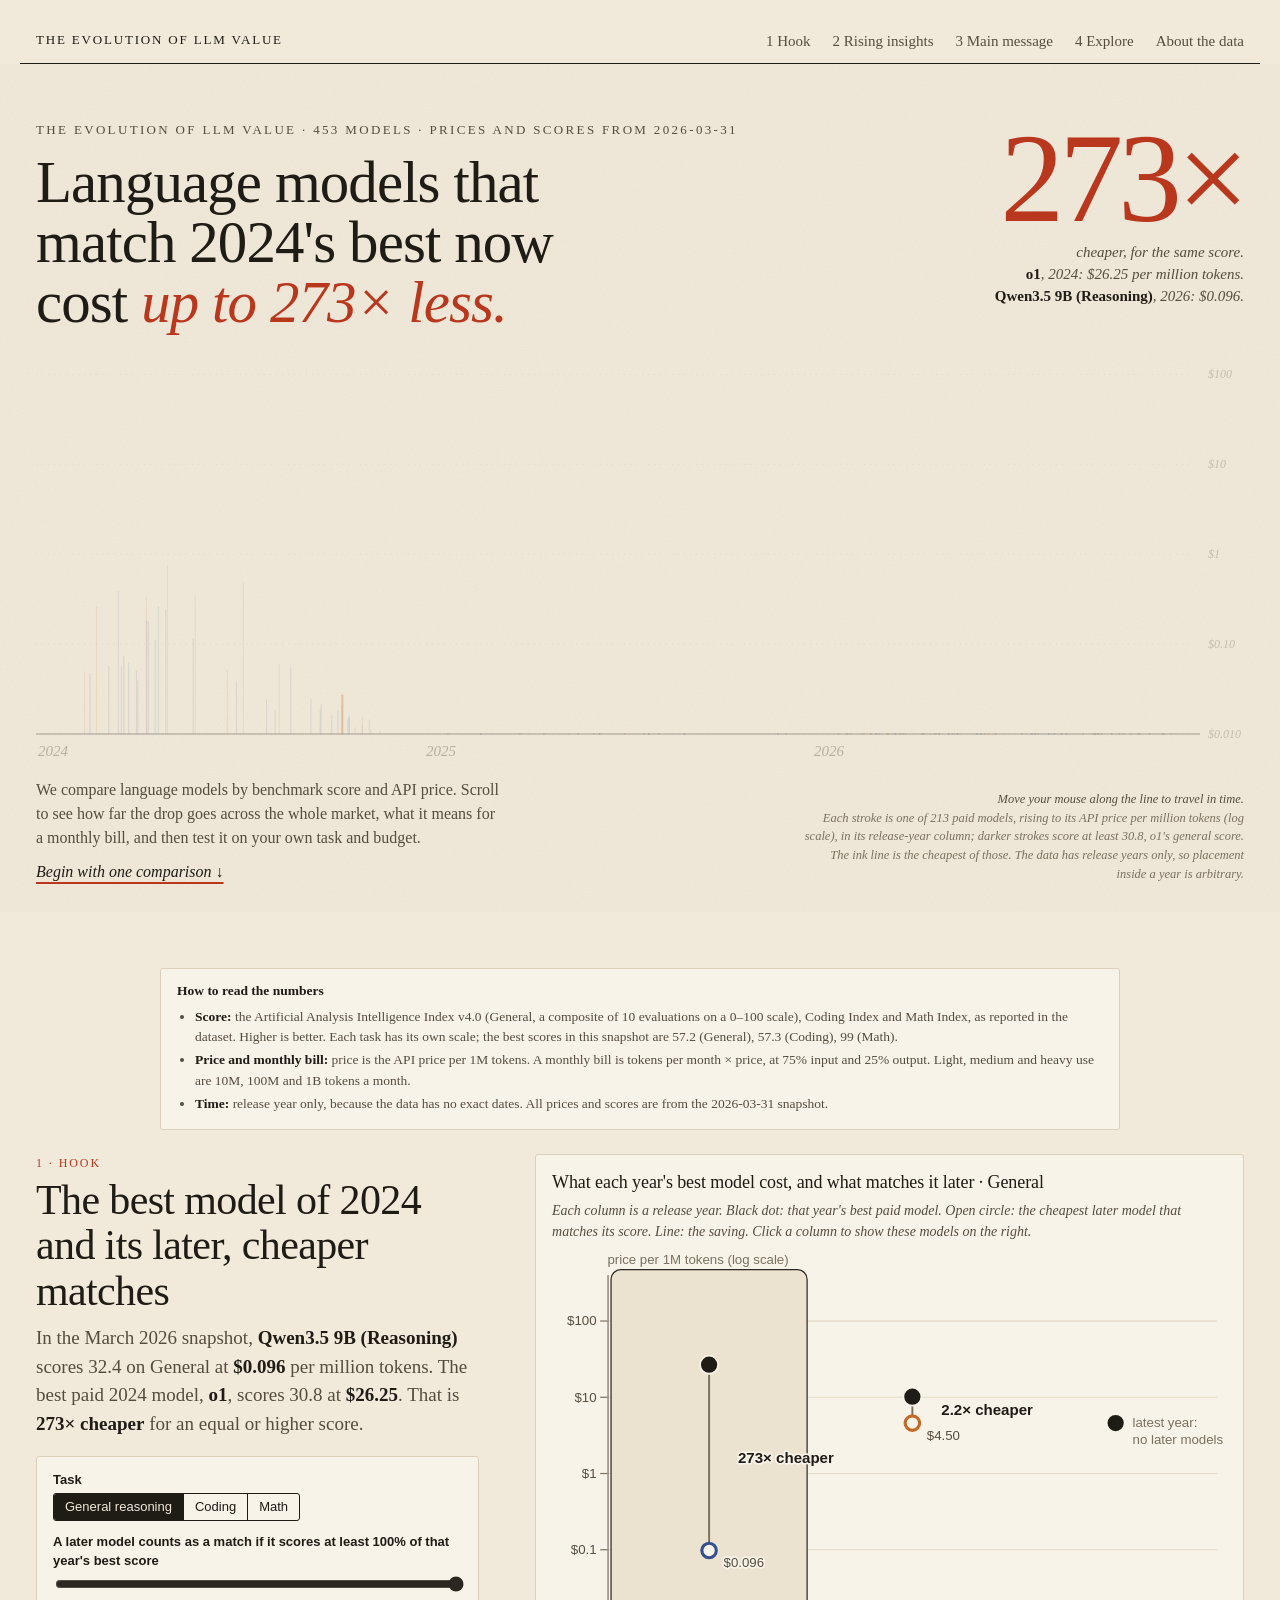
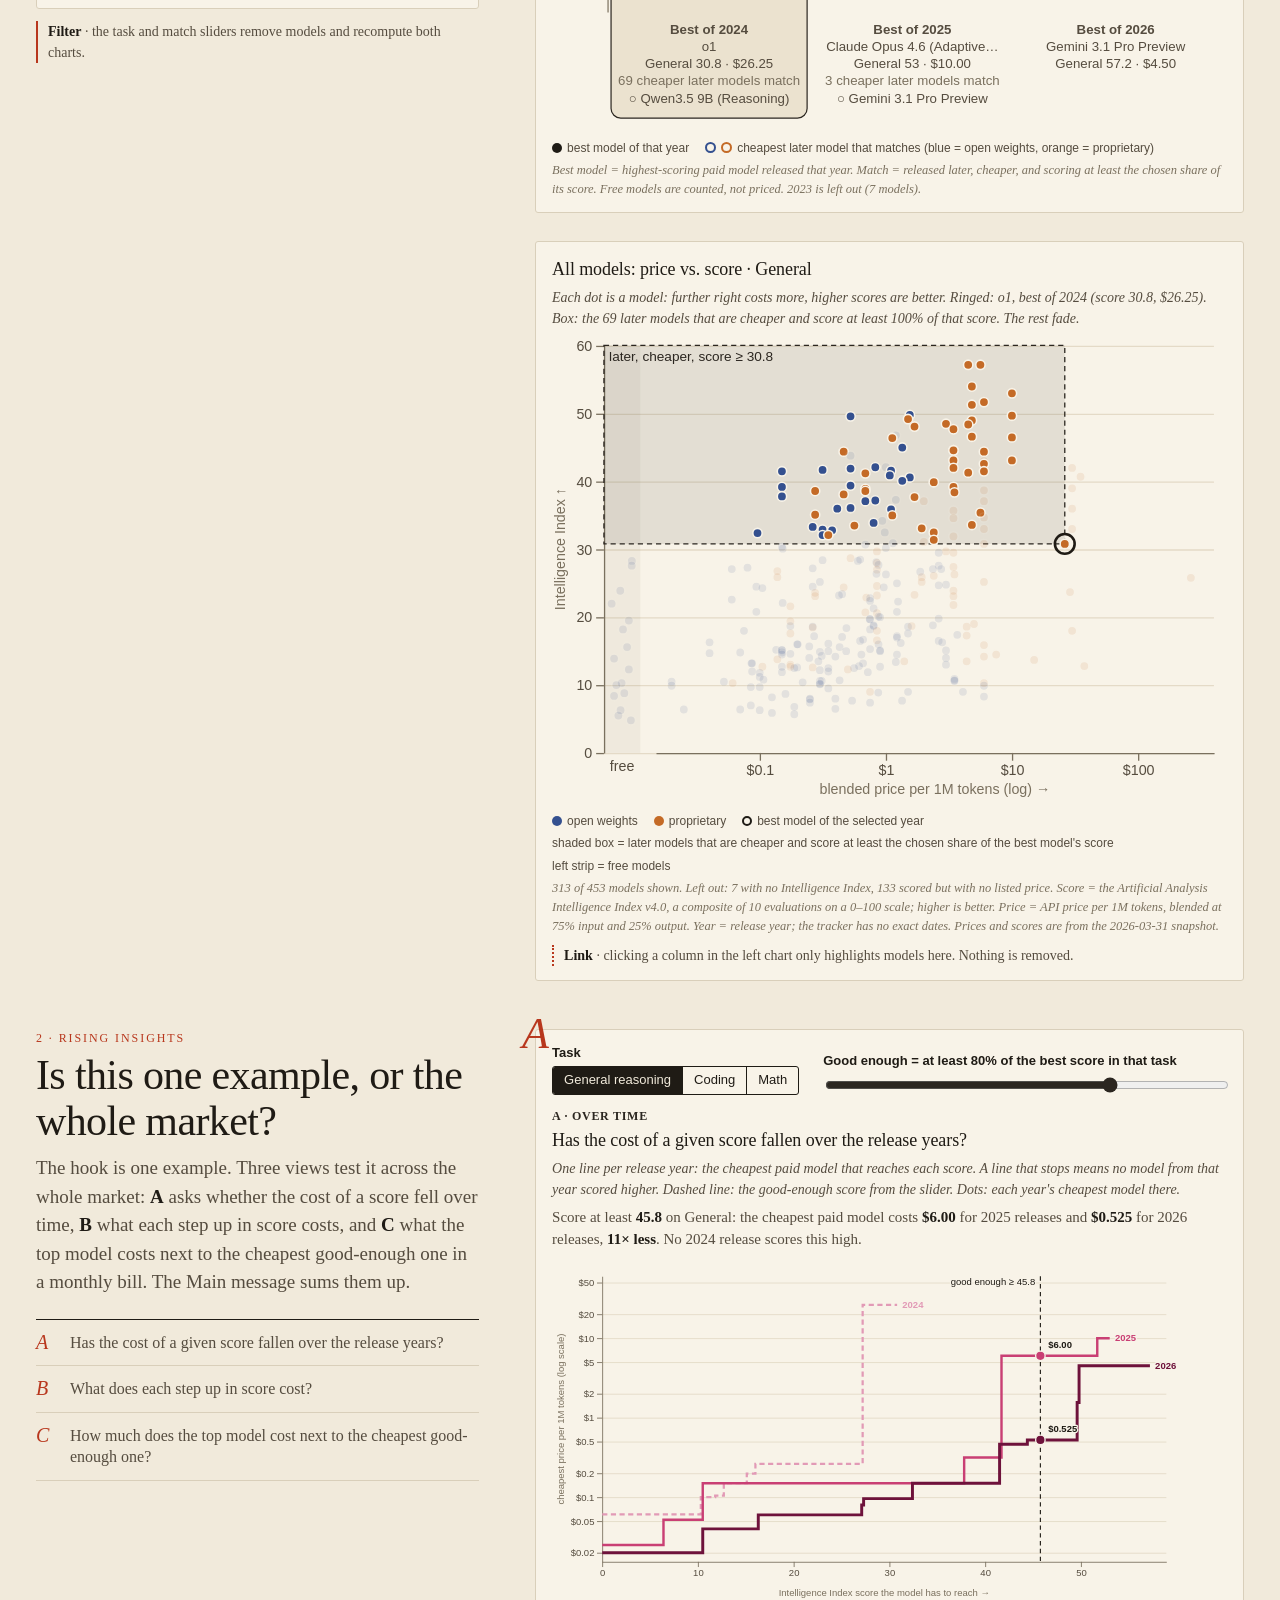
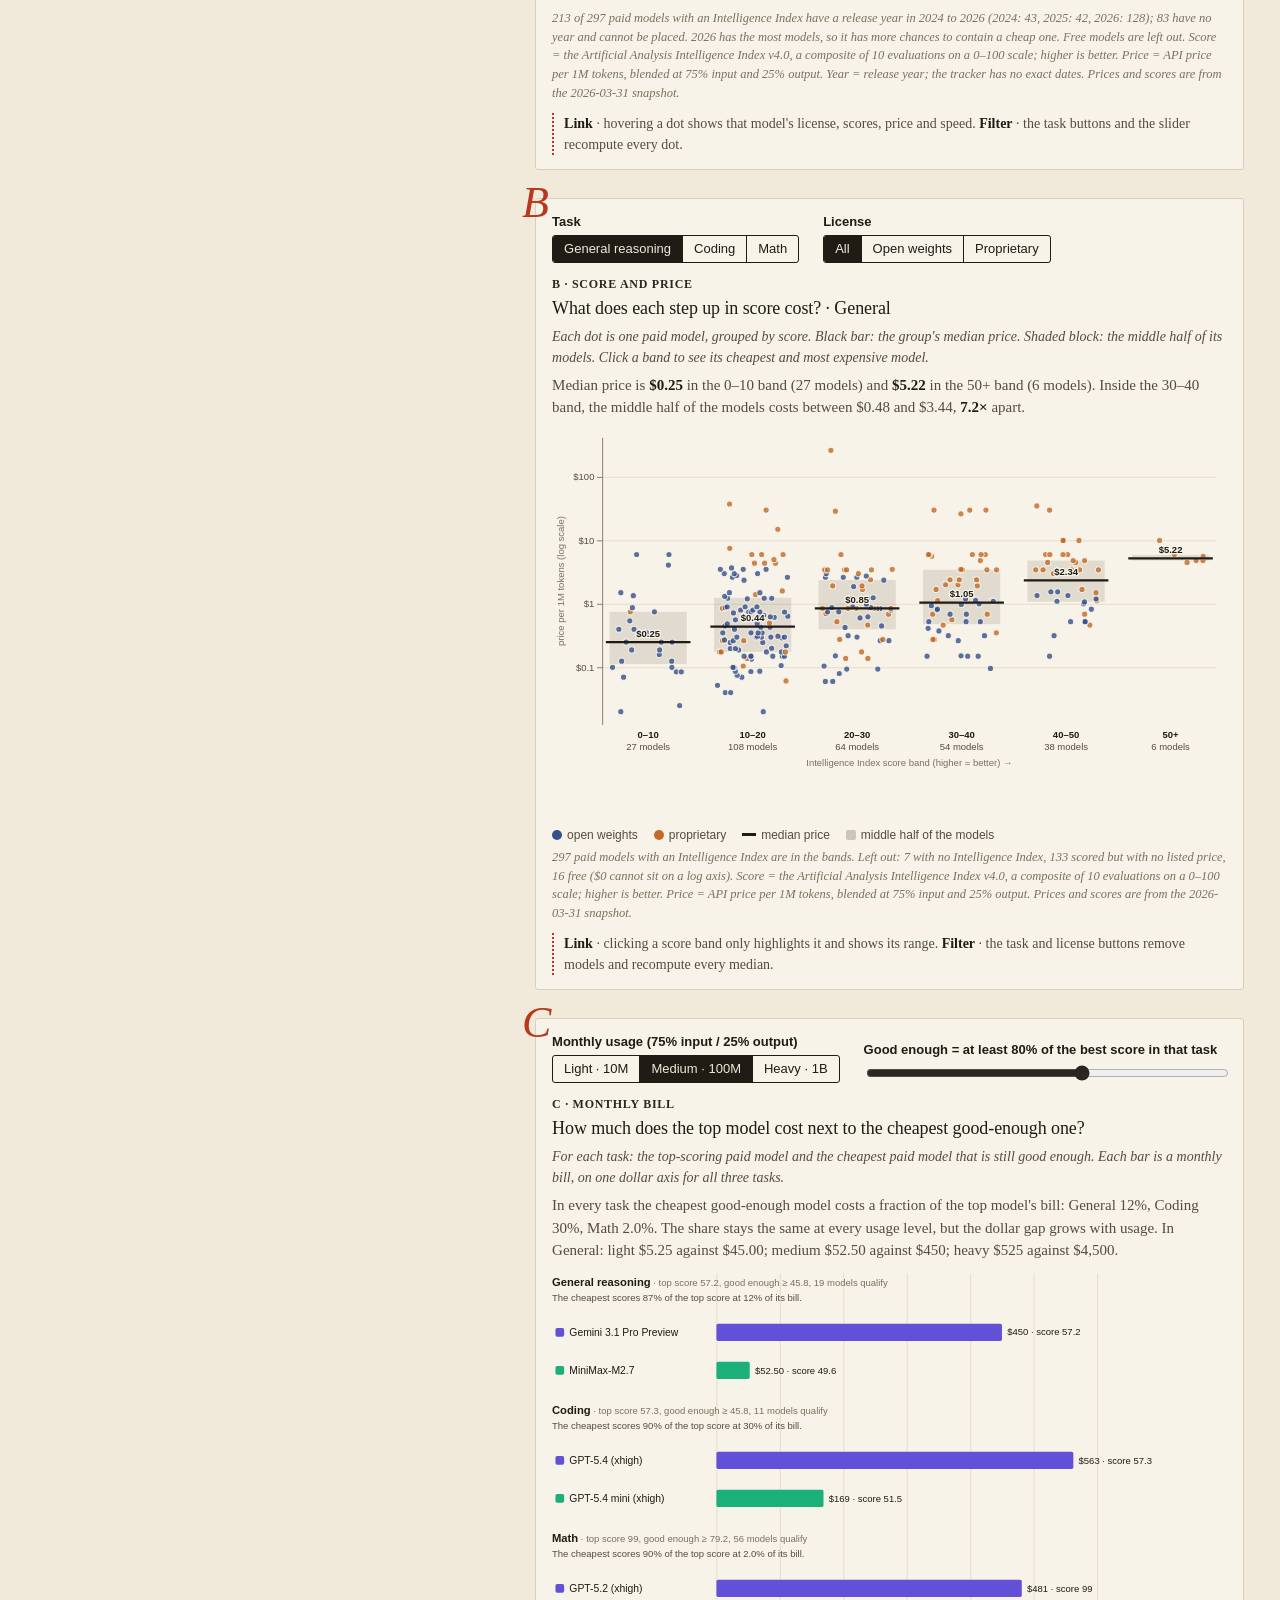
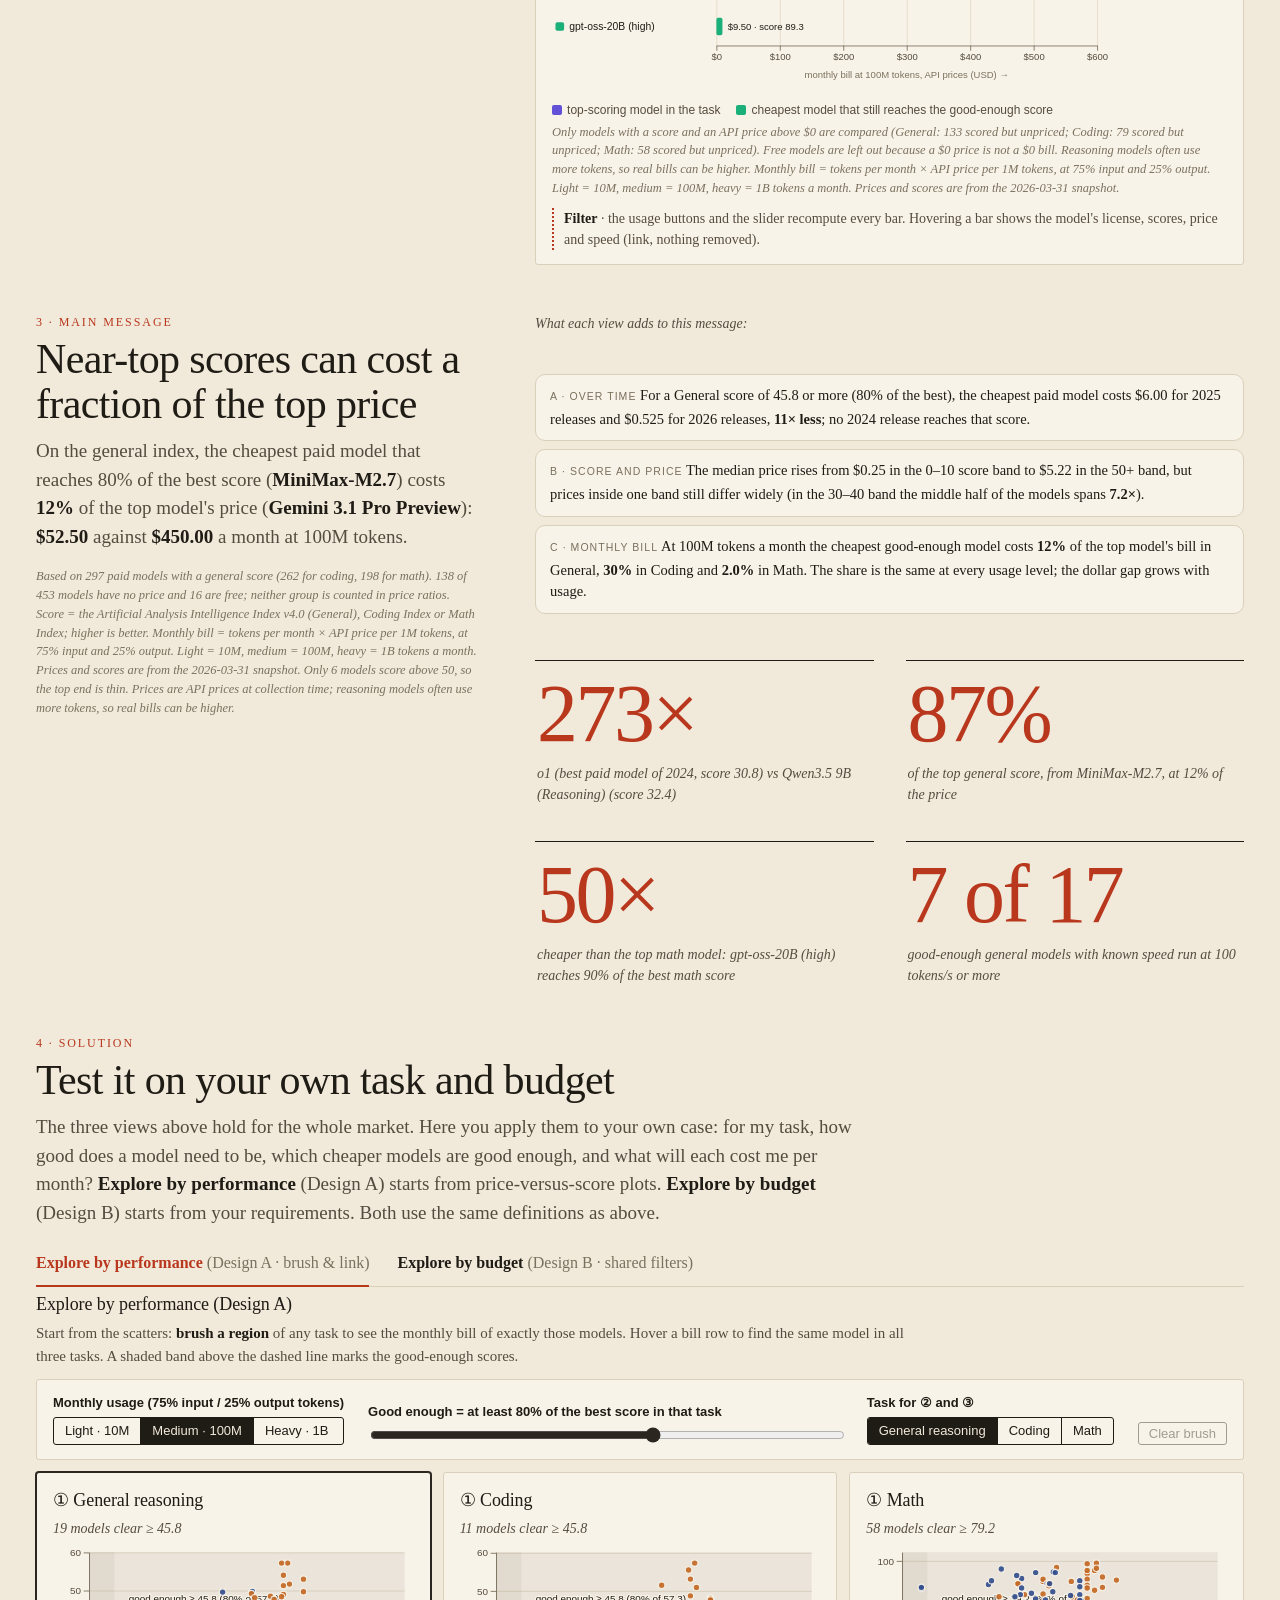
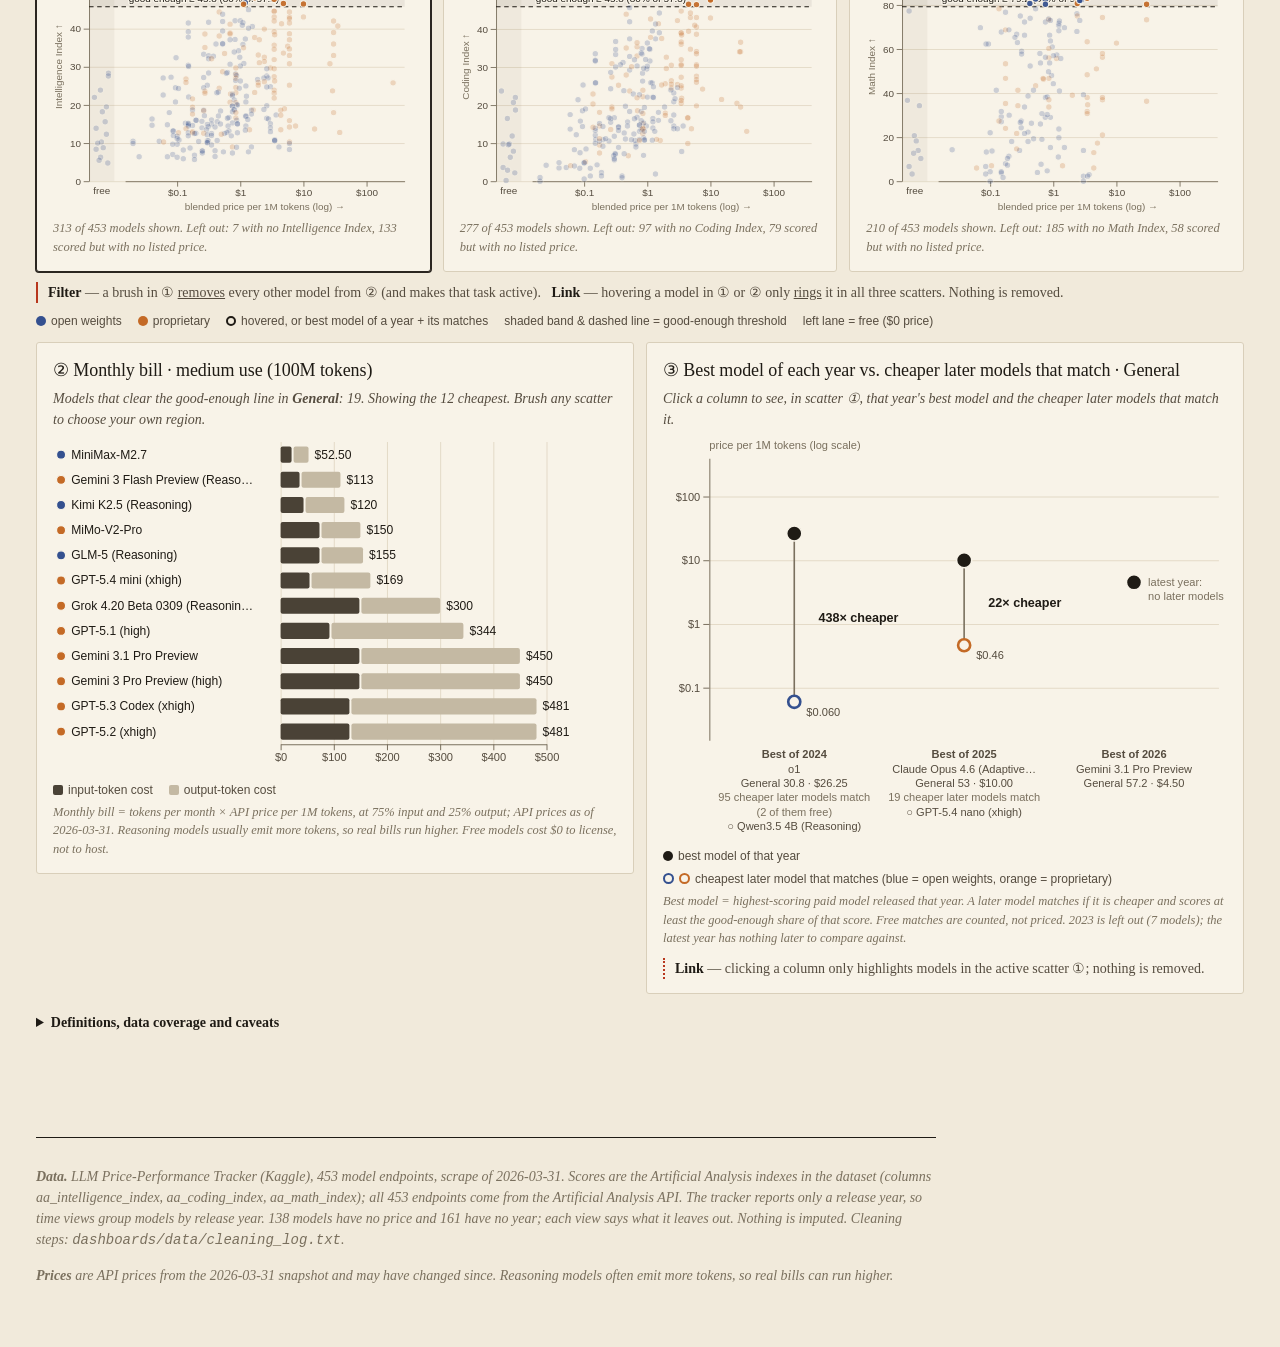
==== commit f7311600: "Think-aloud fixes: definitions, A/B/C signposts, bill explanation, API price wording" ====
--- a/docs/index.html
+++ b/docs/index.html
@@ -252,6 +252,14 @@
 .design[hidden] { display: none; }
 #h-sc .thr, #h-sc .thr-fill, #h-sc .thr-lab { display: none; }
 footer { margin-top: 80px; font-size: 14px; font-style: italic; color: var(--text-muted); border-top: 1px solid var(--text-primary); padding-top: 14px; max-width: 900px; }
+.defsbox { margin: 0 auto; max-width: 960px; font-size: 13.5px; padding: 12px 16px; }
+.defsbox ul { margin: 6px 0 0; padding-left: 18px; }
+.defsbox li { margin: 3px 0; color: var(--text-secondary); }
+.defsbox b { color: var(--text-primary); }
+.point { font-size: 12px; letter-spacing: .06em; text-transform: uppercase; color: var(--accent, var(--emph)); margin: 0 0 2px; font-weight: 600; }
+.points { display: grid; gap: 8px; margin: 12px 0 18px; padding: 0; list-style: none; }
+.points li { background: var(--surface-1); border: 1px solid var(--border); border-radius: 10px; padding: 10px 14px; font-size: 14.5px; }
+.points li b.tag { display: inline-block; margin: 0 0 4px; padding: 0; border: 0; }
 </style></head>
 <body><main>
 <nav class="top"><b>The Evolution of LLM Value</b><a href="#hook">1 Hook</a><a href="#insights">2 Rising insights</a><a href="#message">3 Main message</a><a href="#explore">4 Explore</a><a href="#about">About the data</a><span id="progress" aria-hidden="true"></span></nav>
@@ -267,12 +275,22 @@
   </div>
   <div class="hero-foot">
     <div>
-      <p class="hero-lede">We compare language models by benchmark score and list price. Scroll to see how far the drop goes across the whole market, what it means for a monthly bill, and then test it on your own task and budget.</p>
+      <p class="hero-lede">We compare language models by benchmark score and API price. Scroll to see how far the drop goes across the whole market, what it means for a monthly bill, and then test it on your own task and budget.</p>
       <a class="hero-scroll" href="#hook">Begin with one comparison ↓</a>
     </div>
     <p class="hero-cap" id="hero-cap"></p>
   </div>
 </header>
+
+<section id="defs" style="padding:56px 16px 0">
+  <div class="defsbox card"><b>How to read the numbers</b>
+    <ul>
+      <li><b>Score:</b> the Artificial Analysis Intelligence Index v4.0 (General, a composite of 10 evaluations on a 0–100 scale), Coding Index and Math Index, as reported in the dataset. Higher is better. Each task has its own scale; the best scores in this snapshot are <span id="def-best"></span>.</li>
+      <li><b>Price and monthly bill:</b> price is the API price per 1M tokens. A monthly bill is tokens per month × price, at 75% input and 25% output. Light, medium and heavy use are 10M, 100M and 1B tokens a month.</li>
+      <li><b>Time:</b> release year only, because the data has no exact dates. All prices and scores are from the 2026-03-31 snapshot.</li>
+    </ul>
+  </div>
+</section>
 
 <section class="story" id="hook">
  <div class="split">
@@ -290,7 +308,7 @@
   <div class="layoutB">
     <section class="card"><h2 id="h-flag-title"></h2><p class="hint" id="h-flag-hint"></p><div id="h-flags"></div><div class="legend"><span><i class="blk"></i>best model of that year</span><span><i class="hol" style="border-color:var(--open)"></i><i class="hol" style="border-color:var(--prop)"></i>cheapest later model that matches (blue = open weights, orange = proprietary)</span></div><p class="coverage">Best model = highest-scoring paid model released that year. Match = released later, cheaper, and scoring at least the chosen share of its score. Free models are counted, not priced. 2023 is left out (7 models).</p></section>
     <section class="card"><h2 id="h-sc-title"></h2><p class="hint" id="h-sc-hint"></p><div id="h-sc"></div>
-      <div class="legend"><span><i style="background:var(--open)"></i>open weights</span><span><i style="background:var(--prop)"></i>proprietary</span><span><i class="ringi"></i>best model of the selected year</span><span>shaded box = cheaper and still matches</span><span>left strip = free models</span></div>
+      <div class="legend"><span><i style="background:var(--open)"></i>open weights</span><span><i style="background:var(--prop)"></i>proprietary</span><span><i class="ringi"></i>best model of the selected year</span><span>shaded box = later models that are cheaper and score at least the chosen share of the best model's score</span><span>left strip = free models</span></div>
       <p class="coverage" id="h-cov"></p>
       <p class="explain link"><strong>Link</strong> · clicking a column in the left chart only highlights models here. Nothing is removed.</p></section>
   </div>
@@ -303,7 +321,7 @@
  <div class="txt">
   <p class="step">2 · Rising insights</p>
   <h2>Is this one example, or the whole market?</h2>
-  <p class="big">Three views widen the example, each with a different question: how the cost of a score changed over time, what each step up in score costs, and what the top model costs against the cheapest good-enough one.</p>
+  <p class="big">The hook is one example. Three views test it across the whole market: <b>A</b> asks whether the cost of a score fell over time, <b>B</b> what each step up in score costs, and <b>C</b> what the top model costs next to the cheapest good-enough one in a monthly bill. The Main message sums them up.</p>
   <ol class="draft-index">
     <li><a href="#c1" data-f="c1"><span>A</span>Has the cost of a given score fallen over the release years?</a></li>
     <li><a href="#c2" data-f="c2"><span>B</span>What does each step up in score cost?</a></li>
@@ -316,8 +334,9 @@
       <div class="grp"><span class="lab">Task</span><div class="seg" id="i3-task"></div></div>
       <label class="grow"><span class="lab">Good enough = at least <b id="i3-pct-val"></b> of the best score in that task</span><input id="i3-pct" type="range" min="30" max="100" step="1" value="80"></label>
     </div>
+    <p class="point">A · Over time</p>
     <h2>Has the cost of a given score fallen over the release years?</h2>
-    <p class="hint">One line per release year. For any score on the x-axis, the line shows the price of the cheapest paid model from that year that scores at least that much. A line that stops means no model from that year scored higher. The dashed line is the good-enough score from the slider; the dots show what the cheapest model of each year costs there.</p>
+    <p class="hint">One line per release year: the cheapest paid model that reaches each score. A line that stops means no model from that year scored higher. Dashed line: the good-enough score from the slider. Dots: each year's cheapest model there.</p>
     <p class="big" style="font-size:15px;margin:2px 0 8px" id="i3-take"></p>
     <div id="i3-chart"></div>
     <p class="coverage" id="i3-cov"></p>
@@ -329,6 +348,7 @@
       <div class="grp"><span class="lab">Task</span><div class="seg" id="i-task"></div></div>
       <div class="grp"><span class="lab">License</span><div class="seg" id="i-lic"></div></div>
     </div>
+    <p class="point">B · Score and price</p>
     <h2 id="i1-title"></h2>
     <p class="hint" id="i1-hint"></p>
     <p class="big" style="font-size:15px;margin:2px 0 8px" id="i1-take"></p>
@@ -343,8 +363,10 @@
       <div class="grp"><span class="lab">Monthly usage (75% input / 25% output)</span><div class="seg" id="i2-usage"></div></div>
       <label class="grow"><span class="lab">Good enough = at least <b id="i2-pct-val"></b> of the best score in that task</span><input id="i2-pct" type="range" min="50" max="100" step="1" value="80"></label>
     </div>
+    <p class="point">C · Monthly bill</p>
     <h2>How much does the top model cost next to the cheapest good-enough one?</h2>
-    <p class="hint">For each task: the paid model with the highest score, and the cheapest paid model that still reaches the good-enough share of that score. Each bar is a model's monthly bill, and all three tasks share the same dollar axis.</p>
+    <p class="hint">For each task: the top-scoring paid model and the cheapest paid model that is still good enough. Each bar is a monthly bill, on one dollar axis for all three tasks.</p>
+    <p class="big" style="font-size:15px;margin:2px 0 8px" id="i2-take"></p>
     <div id="i2-chart"></div>
     <div class="legend"><span><i class="sq" style="background:var(--role-top)"></i>top-scoring model in the task</span><span><i class="sq" style="background:var(--role-cheap)"></i>cheapest model that still reaches the good-enough score</span></div>
     <p class="coverage" id="i2-cov"></p>
@@ -362,6 +384,8 @@
   <p class="coverage" id="msg-cov"></p>
  </div>
  <div class="vis">
+  <p class="hint" style="margin:0">What each view adds to this message:</p>
+  <ul class="points" id="msg-points"></ul>
   <div class="stats" id="stats"></div>
  </div>
  </div>
@@ -370,13 +394,13 @@
 <section class="story" id="explore">
   <p class="step">4 · Solution</p>
   <h2>Test it on your own task and budget</h2>
-  <p class="big">Two ways in to the same question: for my task, how good does a model need to be, which cheaper models are good enough, and what will each cost me per month? Explore by performance (Design A) starts from price-versus-score plots. Explore by budget (Design B) starts from your requirements.</p>
+  <p class="big">The three views above hold for the whole market. Here you apply them to your own case: for my task, how good does a model need to be, which cheaper models are good enough, and what will each cost me per month? <b>Explore by performance</b> (Design A) starts from price-versus-score plots. <b>Explore by budget</b> (Design B) starts from your requirements. Both use the same definitions as above.</p>
   <div class="tabs" role="tablist">
     <button role="tab" id="tab-a" aria-selected="true"><b>Explore by performance</b> <span style="color:var(--text-muted)">(Design A · brush &amp; link)</span></button>
     <button role="tab" id="tab-b" aria-selected="false"><b>Explore by budget</b> <span style="color:var(--text-muted)">(Design B · shared filters)</span></button>
   </div>
   <div class="design" id="design-a"><h2 class="dh">Explore by performance (Design A)</h2>
-<p class="lede">Here you start from the scatters: <b>brush a region</b> in any task to see the monthly bill of exactly those models; hover a bill row to find the same model in all three tasks.</p>
+<p class="lede">Start from the scatters: <b>brush a region</b> of any task to see the monthly bill of exactly those models. Hover a bill row to find the same model in all three tasks. A shaded band above the dashed line marks the good-enough scores.</p>
 
 <div class="controls card">
   <div class="grp"><span class="lab">Monthly usage (75% input / 25% output tokens)</span><div class="seg" id="a-usage"></div></div>
@@ -390,12 +414,12 @@
 <p class="explain"><strong>Filter</strong> — a brush in ① <u>removes</u> every other model from ② (and makes that task active). &nbsp;
 <strong>Link</strong> — hovering a model in ① or ② only <u>rings</u> it in all three scatters. Nothing is removed.</p>
 <div class="legend"><span><i style="background:var(--open)"></i>open weights</span><span><i style="background:var(--prop)"></i>proprietary</span>
-<span><i class="ringi"></i>hovered, or best model of a year + its matches</span><span>shaded band &amp; dashed line = good-enough threshold</span><span>left lane = free ($0 list price)</span></div>
+<span><i class="ringi"></i>hovered, or best model of a year + its matches</span><span>shaded band &amp; dashed line = good-enough threshold</span><span>left lane = free ($0 price)</span></div>
 
 <div class="row2" style="margin-top:12px">
   <section class="card"><h2 id="a-bill-title"></h2><p class="hint" id="a-bill-hint"></p><div id="a-bill"></div>
     <div class="legend"><span><i class="sq" style="background:var(--seg-in)"></i>input-token cost</span><span><i class="sq" style="background:var(--seg-out)"></i>output-token cost</span></div>
-    <p class="coverage">List prices; reasoning models usually emit more tokens, so real bills run higher. Free models cost $0 to license, not to host.</p></section>
+    <p class="coverage">Monthly bill = tokens per month × API price per 1M tokens, at 75% input and 25% output; API prices as of 2026-03-31. Reasoning models usually emit more tokens, so real bills run higher. Free models cost $0 to license, not to host.</p></section>
   <section class="card"><h2 id="a-flag-title"></h2><p class="hint" id="a-flag-hint"></p><div id="a-flags"></div>
     <div class="legend"><span><i class="blk"></i>best model of that year</span><span><i class="hol" style="border-color:var(--open)"></i><i class="hol" style="border-color:var(--prop)"></i>cheapest later model that matches (blue = open weights, orange = proprietary)</span></div><p class="coverage">Best model = highest-scoring paid model released that year. A later model matches if it is cheaper and scores at least the good-enough share of that score. Free matches are counted, not priced. 2023 is left out (7 models); the latest year has nothing later to compare against.</p>
     <p class="explain link"><strong>Link</strong> — clicking a column only highlights models in the active scatter ①; nothing is removed.</p></section>
@@ -404,13 +428,14 @@
 <details class="defs"><summary>Definitions, data coverage and caveats</summary><ul>
 <li><b>Data:</b> LLM Price-Performance Tracker (Kaggle), scrape of 2026-03-31, 453 model endpoints. Nothing is imputed; every chart says how many models it had to leave out.</li>
 <li><b>Good enough:</b> score ≥ X% of the best score any model has in that task (best: general 57.2, coding 57.3, math 99.0). The three indexes use different scales, so a percentage gives one shared definition.</li>
-<li><b>Monthly bill:</b> usage tokens × the model's input and output list prices at a 3:1 input:output mix (the same mix the dataset's blended price uses).</li>
+<li><b>Monthly bill:</b> tokens per month × the model's input and output API prices, at 75% input and 25% output (the 3:1 mix the dataset's blended price uses). API prices are from the 2026-03-31 snapshot. Light, medium and heavy are 10M, 100M and 1B tokens a month.</li>
+<li><b>Score:</b> the Artificial Analysis Intelligence Index v4.0 (General), Coding Index and Math Index; higher is better.</li>
 <li><b>Release year only:</b> the dataset has no release dates and 161 models have no year, so time views group models by release year and skip those models. The 138 models without a price (mostly open-weight, lower scoring) cannot appear in any price view.</li>
-<li><b>Free</b> models are open-weight models with a $0 list price. They are shown in a separate lane and never used for "× cheaper".</li>
+<li><b>Free</b> models are open-weight models with a $0 price. They are shown in a separate lane and never used for "× cheaper".</li>
 </ul></details>
 </div>
   <div class="design" id="design-b" hidden><h2 class="dh">Explore by budget (Design B)</h2>
-<p class="lede">Here you start from the controls: <b>set a task, usage, quality bar, budget, license and speed floor</b>, then read the surviving models and see where they sit on the price × score map.</p>
+<p class="lede">Start from your requirements: <b>set a task, usage, quality bar, budget, license and speed floor</b>. The models that pass every control are listed with their monthly bill and shown on the price × score map.</p>
 
 <div class="controls card">
   <div class="grp"><span class="lab">Task</span><div class="seg" id="b-task"></div></div>
@@ -427,7 +452,7 @@
 <div class="layoutB">
   <section class="card"><h2 id="b-bill-title"></h2><p class="hint" id="b-bill-hint"></p><div id="b-bill"></div>
     <div class="legend"><span><i style="background:var(--open)"></i>open weights</span><span><i style="background:var(--prop)"></i>proprietary</span><span><i class="sq" style="background:var(--seg-in)"></i>input cost</span><span><i class="sq" style="background:var(--seg-out)"></i>output cost</span></div>
-    <p class="coverage">List prices; reasoning models usually emit more tokens, so real bills run higher. Free models cost $0 to license, not to host.</p></section>
+    <p class="coverage">Monthly bill = tokens per month × API price per 1M tokens, at 75% input and 25% output; API prices as of 2026-03-31. Reasoning models usually emit more tokens, so real bills run higher. Free models cost $0 to license, not to host.</p></section>
   <div style="display:grid;gap:12px">
     <section class="card"><h2 id="b-sc-title"></h2><div id="b-sc"></div>
       <p class="coverage" id="b-cov"></p>
@@ -439,16 +464,18 @@
 <details class="defs"><summary>Definitions, data coverage and caveats</summary><ul>
 <li><b>Data:</b> LLM Price-Performance Tracker (Kaggle), scrape of 2026-03-31, 453 model endpoints. Nothing is imputed; each view says how many models it leaves out.</li>
 <li><b>Good enough:</b> score ≥ X% of the best score any model has in that task (best: general 57.2, coding 57.3, math 99.0).</li>
+<li><b>Monthly bill:</b> tokens per month × API price per 1M tokens, at 75% input and 25% output; API prices as of 2026-03-31. Light, medium and heavy are 10M, 100M and 1B tokens a month.</li>
+<li><b>Score:</b> the Artificial Analysis Intelligence Index v4.0 (General), Coding Index and Math Index; higher is better.</li>
 <li><b>Budget:</b> a model passes if its monthly bill at the chosen usage is within budget. The dotted line in ② shows the same cap as a price per 1M tokens.</li>
 <li><b>Speed:</b> output tokens/second, known for most but not all priced models; with a speed floor set, models with unknown speed are dropped and counted.</li>
-<li><b>Free</b> models are open-weight with a $0 list price (you pay for hosting yourself). They always pass the budget control.</li>
+<li><b>Free</b> models are open-weight with a $0 price (you pay for hosting yourself). They always pass the budget control.</li>
 </ul></details>
 </div>
 </section>
 
 <footer id="about">
-  <p><b>Data.</b> LLM Price-Performance Tracker (Kaggle), 453 model endpoints, scrape of 2026-03-31. The tracker reports only a release year, so time views group models by release year. 138 models have no price and 161 have no year; each view says what it leaves out. Nothing is imputed. Cleaning steps: <code>dashboards/data/cleaning_log.txt</code>.</p>
-  <p><b>Prices</b> are list prices from the 2026-03-31 snapshot and may have changed since. Reasoning models often emit more tokens, so real bills can run higher.</p>
+  <p><b>Data.</b> LLM Price-Performance Tracker (Kaggle), 453 model endpoints, scrape of 2026-03-31. Scores are the Artificial Analysis indexes in the dataset (columns aa_intelligence_index, aa_coding_index, aa_math_index); all 453 endpoints come from the Artificial Analysis API. The tracker reports only a release year, so time views group models by release year. 138 models have no price and 161 have no year; each view says what it leaves out. Nothing is imputed. Cleaning steps: <code>dashboards/data/cleaning_log.txt</code>.</p>
+  <p><b>Prices</b> are API prices from the 2026-03-31 snapshot and may have changed since. Reasoning models often emit more tokens, so real bills can run higher.</p>
 </footer>
 </main>
 <script>// https://d3js.org v7.9.0 Copyright 2010-2023 Mike Bostock
@@ -643,9 +670,39 @@
     };
   };
 
+  /* ---------- shared wording: every view defines score, price, bill and time the same way ---------- */
+  C.SNAP = "2026-03-31";
+  C.DEFS = {
+    score: (task) => ({
+      general: "Score = the Artificial Analysis Intelligence Index v4.0, a composite of 10 evaluations on a 0–100 scale; higher is better.",
+      coding: "Score = the Artificial Analysis Coding Index, a composite of coding benchmarks; higher is better.",
+      math: "Score = the Artificial Analysis Math Index, a composite of math benchmarks; higher is better.",
+    })[task],
+    price: "Price = API price per 1M tokens, blended at 75% input and 25% output.",
+    bill: "Monthly bill = tokens per month × API price per 1M tokens, at 75% input and 25% output. Light = 10M, medium = 100M, heavy = 1B tokens a month.",
+    year: "Year = release year; the tracker has no exact dates.",
+    snap: `Prices and scores are from the ${C.SNAP} snapshot.`,
+  };
+  C.defs = (kinds, task) => kinds.map((k) => (typeof C.DEFS[k] === "function" ? C.DEFS[k](task) : C.DEFS[k])).join(" ");
+  // cheapest paid model of a release year that scores at least thr in a task
+  C.cheapestAt = (task, year, thr) => {
+    const ms = C.models.filter((m) => m.year === year && m.price > 0 && m[task] != null && m[task] >= thr);
+    return ms.length ? ms.reduce((a, b) => (b.price < a.price ? b : a)) : null;
+  };
+  // score bands for the price-by-score view (each task's own scale; last band is open-ended)
+  C.EDGES = { general: [0, 10, 20, 30, 40, 50], coding: [0, 10, 20, 30, 40, 50], math: [0, 20, 40, 60, 80] };
+  C.bandsFor = (task, data) => {
+    const e = C.EDGES[task];
+    const bands = e.map((lo, i) => ({ i, lo, hi: i + 1 < e.length ? e[i + 1] : Infinity, ms: [] }));
+    bands.forEach((b) => { b.label = b.hi === Infinity ? `${b.lo}+` : `${b.lo}–${b.hi}`; });
+    data.forEach((d) => { let k = 0; while (k + 1 < e.length && d[task] >= e[k + 1]) k++; bands[k].ms.push(d); });
+    bands.forEach((b) => { b.ms.sort((p, q) => p.price - q.price); b.med = d3.median(b.ms, (d) => d.price); b.q1 = d3.quantile(b.ms.map((d) => d.price), 0.25); b.q3 = d3.quantile(b.ms.map((d) => d.price), 0.75); });
+    return bands;
+  };
+
   // Flagship of a release-year cohort = highest score (ties: cheaper) among paid models
   // with a year, a price > 0 and a score. "Matches" = LATER cohorts, cheaper, score >= pct % of
-  // the flagship's score. Free ($0) matches are counted separately: $0 is a list price, not a bill.
+  // the flagship's score. Free ($0) matches are counted separately: $0 is an API price, not a bill.
   C.flagships = (task, pct) =>
     C.COHORTS.map((year) => {
       const pool = C.models.filter((m) => m.year === year && m.price > 0 && m[task] != null);
@@ -771,7 +828,7 @@
         if (s.region) {
           const rx = Math.max(x(Math.min(Math.max(s.region.price, PRICE_DOMAIN[0]), PRICE_DOMAIN[1])), freeW + gap);
           region.style("display", null).attr("x", 0).attr("y", 0).attr("width", rx).attr("height", Math.max(y(s.region.score), 0));
-          regionLab.style("display", null).attr("x", 4).attr("y", 12).text("cheaper and still matches");
+          regionLab.style("display", null).attr("x", 4).attr("y", 12).text(`later, cheaper, score ≥ ${s.region.score.toFixed(1)}`);
         } else { region.style("display", "none"); regionLab.style("display", "none"); }
         const ringed = [];
         const sel = s.selectedId && data.find((q) => q.id === s.selectedId); if (sel) ringed.push({ d: sel, big: true });
@@ -810,8 +867,8 @@
       row.append("rect").attr("class", "hit").attr("x", -m.l).attr("width", o.w).attr("y", 0).attr("height", rowH);
       row.append("circle").attr("cx", -m.l + 8).attr("cy", rowH / 2).attr("r", 4.5).attr("class", (q) => "dot " + (q.d.open ? "open" : "prop"));
       row.append("text").attr("class", "nm").attr("x", -m.l + 18).attr("y", rowH / 2).attr("dy", "0.33em").text((q) => (s.below && s.below.has(q.d.id) ? "▾ " : "") + C.trunc(q.d.name, 30));
-      // free rows: no bar, an explicit label (a $0 list price is not a $0 bill: you host it)
-      row.filter((q) => q.d.free).append("text").attr("class", "val").attr("x", 4).attr("y", rowH / 2).attr("dy", "0.33em").style("fill", "var(--text-secondary)").text("free list price · you host it");
+      // free rows: no bar, an explicit label (a $0 price is not a $0 bill: you host it)
+      row.filter((q) => q.d.free).append("text").attr("class", "val").attr("x", 4).attr("y", rowH / 2).attr("dy", "0.33em").style("fill", "var(--text-secondary)").text("free API price · you host it");
       row.filter((q) => !q.d.free).each(function (q) {
         const r = d3.select(this), h = rowH - 9, y0 = 4.5;
         const wIn = x(q.b.inp), wOut = x(q.b.out);
@@ -860,7 +917,8 @@
           col.append("circle").attr("cx", cx).attr("cy", cy).attr("r", 6).attr("class", "hollow " + (c.open ? "open" : "prop"));
           col.append("text").attr("class", "mult halo").attr("x", cx + 24).attr("y", (fy + cy) / 2).attr("dy", "0.33em").text(`${k >= 10 ? k.toFixed(0) : k.toFixed(1)}× cheaper`);
           col.append("text").attr("class", "halo").attr("x", cx + 12).attr("y", cy + 14).text(C.fmtUSD(c.price));
-          lab.append("tspan").attr("x", cx).attr("dy", "1.3em").style("fill", "var(--text-muted)").text(`${r.later.length} cheaper later model${r.later.length > 1 ? "s match" : " matches"}${r.free.length ? ` (${r.free.length} free)` : ""}`);
+          lab.append("tspan").attr("x", cx).attr("dy", "1.3em").style("fill", "var(--text-muted)").text(`${r.later.length} cheaper later model${r.later.length > 1 ? "s match" : " matches"}`);
+          if (r.free.length) lab.append("tspan").attr("x", cx).attr("dy", "1.3em").style("fill", "var(--text-muted)").text(`(${r.free.length} of them free)`);
           lab.append("tspan").attr("x", cx).attr("dy", "1.3em").text(`○ ${C.trunc(c.name, 24)}`);
         } else {
           col.append("text").attr("class", "halo").attr("x", cx + 14).attr("y", fy).attr("dy", "0.33em").style("fill", "var(--text-muted)").text(last ? "latest year:" : "no cheaper");
@@ -1088,6 +1146,7 @@
   const usd = (v) => C.fmtUSD(v);
   const bill = (v) => "$" + v.toFixed(2);
 
+  $("def-best").textContent = C.TASKS.map((t) => `${C.best(t.key)} (${t.short})`).join(", ");
   $("hero-h1").innerHTML = `Language models that match 2024's best now cost <em>up to ${H.ratio}× less.</em>`;
   function hookLine() {
     const t = C.taskOf(S.task), r = C.flagships(S.task, S.pct).find((q) => q.year === 2024);
@@ -1096,7 +1155,7 @@
     $("hook-line").innerHTML = `In the March 2026 snapshot, <b>${c.name}</b> scores ${c[S.task]} on ${t.short} at <b>${usd(c.price)}</b> per million tokens. The best paid 2024 model, <b>${f.name}</b>, scores ${f[S.task]} at <b>${usd(f.price)}</b>. That is <b>${k >= 10 ? k.toFixed(0) : k.toFixed(1)}× cheaper</b>${c[S.task] >= f[S.task] ? " for an equal or higher score" : ` for at least ${S.pct}% of its score`}.`;
   }
   // hero: a poster made of the data. Every paid model with a general score is one thin stroke rising from the
-  // baseline to its list price (log), placed in its release-year column. The ink line is the cheapest paid model
+  // baseline to its API price (log), placed in its release-year column. The ink line is the cheapest paid model
   // scoring at least the 2024 best model's score (a16z "LLMflation" style), drawn through the real dots.
   $("hero-ratio").textContent = `${H.ratio}×`;
   const heroSub = `cheaper, for the same score.<br><b>${H.old.name}</b>, 2024: ${usd(H.old.price)} per million tokens.<br><b>${H.new.name}</b>, 2026: ${usd(H.new.price)}.`;
@@ -1106,7 +1165,7 @@
     const pts = DATA.models.filter((m) => m.price > 0 && !m.free && m.general != null && C.COHORTS.includes(m.year));
     const thr = H.old.score;
     const steps = C.COHORTS.map((y) => ({ year: y, m: d3.least(pts.filter((m) => m.year <= y && m.general >= thr), (m) => m.price) }));
-    $("hero-cap").innerHTML = `<b>Move your mouse along the line to travel in time.</b><br>Each stroke is one of ${pts.length} paid models, rising to its list price per million tokens (log scale), in its release-year column; darker strokes score at least ${thr}, ${H.old.name}'s general score. The ink line is the cheapest of those. The data has release years only, so placement inside a year is arbitrary.`;
+    $("hero-cap").innerHTML = `<b>Move your mouse along the line to travel in time.</b><br>Each stroke is one of ${pts.length} paid models, rising to its API price per million tokens (log scale), in its release-year column; darker strokes score at least ${thr}, ${H.old.name}'s general score. The ink line is the cheapest of those. The data has release years only, so placement inside a year is arbitrary.`;
     // deterministic position inside each year's column
     const jit = (s) => { let h = 2166136261; for (const c of s) h = Math.imul(h ^ c.charCodeAt(0), 16777619); return ((h >>> 0) % 1000) / 1000; };
     const px = (m) => m.year + 0.06 + 0.88 * jit(m.id);
@@ -1236,21 +1295,34 @@
     $("h-pct-val").textContent = S.pct + "%";
     $("h-flag-title").textContent = `What each year's best model cost, and what matches it later · ${t.short}`;
     $("h-sc-title").textContent = `All models: price vs. score · ${t.short}`;
-    $("h-flag-hint").textContent = "Each column is a release year. The black dot is that year's best paid model. The open circle is the cheapest model released later that still matches its score, and the line is the saving. Click a column to see these models in the chart below.";
+    $("h-flag-hint").textContent = "Each column is a release year. Black dot: that year's best paid model. Open circle: the cheapest later model that matches its score. Line: the saving. Click a column to show these models on the right.";
     hookLine();
     flags.update({ task: S.task, pct: S.pct, selectedYear: S.year });
     const r = row();
     const focus = r && r.flag ? new Set([r.flag.id, ...r.later.map((m) => m.id)]) : null;
     sc.update({ pct: S.pct, tokens: 0, pass: () => true, focusIds: focus, selectedId: r && r.flag ? r.flag.id : null,
       region: r && r.flag ? { price: r.flag.price, score: (S.pct / 100) * r.flag[S.task] } : null });
-    $("h-sc-hint").textContent = r && r.flag ? `Each dot is a model: further right costs more, higher scores better. Ringed: ${r.flag.name}, best of ${S.year} (score ${r.flag[S.task]}, ${usd(r.flag.price)}). The shaded box holds the ${r.later.length} later models that are cheaper and score at least ${S.pct}% of that. The rest fade.` : "Each dot is a model: further right costs more, higher scores better. Click a column on the left to focus on one year.";
-    const c = C.coverage(S.task); $("h-cov").textContent = c.text;
+    $("h-sc-hint").textContent = r && r.flag ? `Each dot is a model: further right costs more, higher scores are better. Ringed: ${r.flag.name}, best of ${S.year} (score ${r.flag[S.task]}, ${usd(r.flag.price)}). Box: the ${r.later.length} later models that are cheaper and score at least ${S.pct}% of that score. The rest fade.` : "Each dot is a model: further right costs more, higher scores are better. Click a column on the left to focus on one year.";
+    const c = C.coverage(S.task); $("h-cov").textContent = c.text + " " + C.defs(["score", "price", "year", "snap"], S.task);
   }
   render();
 
   // main message
   $("msg-line").innerHTML = `On the general index, the cheapest paid model that reaches 80% of the best score (<b>${M.cheap_model}</b>) costs <b>${(M.price_ratio * 100).toFixed(0)}%</b> of the top model's price (<b>${M.top_model}</b>): <b>${bill(M.cheap_bill)}</b> against <b>${bill(M.top_bill)}</b> a month at 100M tokens.`;
   const T = STATS.tasks, sp = STATS.speed, sh = STATS.shu;
+  // the three points (cards A, B, C of "Rising insights"), each computed with the same helpers as its chart
+  (function () {
+    const u3 = (v) => "$" + (v >= 1 ? v.toFixed(2) : String(+v.toPrecision(3))), thr = C.thr("general", 80), pc = (r) => (r >= 0.1 ? Math.round(r * 100) : (r * 100).toFixed(1)) + "%";
+    const y25 = C.cheapestAt("general", 2025, thr), y26 = C.cheapestAt("general", 2026, thr), y24 = C.cheapestAt("general", 2024, thr);
+    const time = y25 && y26
+      ? `For a General score of ${thr.toFixed(1)} or more (80% of the best), the cheapest paid model costs ${u3(y25.price)} for 2025 releases and ${u3(y26.price)} for 2026 releases, <b>${(y25.price / y26.price).toFixed(0)}× less</b>${y24 ? "" : "; no 2024 release reaches that score"}.`
+      : "The cheapest price for a given score differs by release year.";
+    const gp = C.models.filter((m) => m.general != null && m.price > 0), bands = C.bandsFor("general", gp).filter((b) => b.ms.length);
+    const f = bands[0], l = bands[bands.length - 1], wide = bands.filter((b) => b.ms.length >= 10).map((b) => ({ b, r: b.q3 / b.q1 })).sort((p, q) => q.r - p.r)[0];
+    const score = `The median price rises from ${usd(f.med)} in the ${f.label} score band to ${usd(l.med)} in the ${l.label} band, but prices inside one band still differ widely (in the ${wide.b.label} band the middle half of the models spans <b>${wide.r.toFixed(1)}×</b>).`;
+    const bill = `At 100M tokens a month the cheapest good-enough model costs <b>${pc(T.general.price_ratio)}</b> of the top model's bill in General, <b>${pc(T.coding.price_ratio)}</b> in Coding and <b>${pc(T.math.price_ratio)}</b> in Math. The share is the same at every usage level; the dollar gap grows with usage.`;
+    $("msg-points").innerHTML = [["A · Over time", time], ["B · Score and price", score], ["C · Monthly bill", bill]].map(([t, x]) => `<li><b class="tag">${t}</b> ${x}</li>`).join("");
+  })();
   const cards = [
     [`${H.ratio}×`, `${H.old.name} (best paid model of 2024, score ${H.old.score}) vs ${H.new.name} (score ${H.new.score})`],
     [`${Math.round(T.general.share_of_top_score * 100)}%`, `of the top general score, from ${T.general.cheapest_model}, at ${Math.round(T.general.price_ratio * 100)}% of the price`],
@@ -1297,7 +1369,7 @@
       a.onclick = (ev) => { ev.preventDefault(); f.scrollIntoView({ behavior: reduce ? "auto" : "smooth", block: "center" }); };
     });
   })();
-  $("msg-cov").textContent = `Based on ${cov.n_general_paid} paid models with a general score (${cov.n_coding_paid} for coding, ${cov.n_math_paid} for math). ${cov.n_no_price} of ${cov.n_models} models have no price and ${cov.n_free} are free; neither group is counted in price ratios. Only 6 models score above 50, so the top end is thin. List prices only; reasoning models often use more tokens, so real bills can be higher.`;
+  $("msg-cov").textContent = `Based on ${cov.n_general_paid} paid models with a general score (${cov.n_coding_paid} for coding, ${cov.n_math_paid} for math). ${cov.n_no_price} of ${cov.n_models} models have no price and ${cov.n_free} are free; neither group is counted in price ratios. Score = the Artificial Analysis Intelligence Index v4.0 (General), Coding Index or Math Index; higher is better. ${C.defs(["bill", "snap"])} Only 6 models score above 50, so the top end is thin. Prices are API prices at collection time; reasoning models often use more tokens, so real bills can be higher.`;
 })();
 </script>
 <script>/* Rising insight 1: price by score band. Dots = paid models, bar = median, shaded = middle half.
@@ -1306,7 +1378,6 @@
   const $ = (id) => document.getElementById(id);
   const S = { task: "general", lic: "all", band: null };
   // band edges on each task's own score scale (last band is open-ended)
-  const EDGES = { general: [0, 10, 20, 30, 40, 50], coding: [0, 10, 20, 30, 40, 50], math: [0, 20, 40, 60, 80] };
   const hash = (s) => { let h = 0; for (let i = 0; i < s.length; i++) h = (h * 31 + s.charCodeAt(i)) | 0; return Math.abs(h); };
   const usd = (v) => C.fmtUSD(v);
 
@@ -1331,14 +1402,7 @@
   const g = svg.append("g").attr("transform", `translate(${m.l},${m.t})`);
   const y = d3.scaleLog().domain([pmin / 1.6, pmax * 1.6]).range([ih, 0]);
 
-  function bandsFor(data) {
-    const e = EDGES[S.task];
-    const bands = e.map((lo, i) => ({ i, lo, hi: i + 1 < e.length ? e[i + 1] : Infinity, ms: [] }));
-    bands.forEach((b) => { b.label = b.hi === Infinity ? `${b.lo}+` : `${b.lo}–${b.hi}`; });
-    data.forEach((d) => { let k = 0; while (k + 1 < e.length && d[S.task] >= e[k + 1]) k++; bands[k].ms.push(d); });
-    bands.forEach((b) => { b.ms.sort((p, q) => p.price - q.price); b.med = d3.median(b.ms, (d) => d.price); b.q1 = d3.quantile(b.ms.map((d) => d.price), 0.25); b.q3 = d3.quantile(b.ms.map((d) => d.price), 0.75); });
-    return bands;
-  }
+  const bandsFor = (data) => C.bandsFor(S.task, data);
 
   function draw() {
     const t = C.taskOf(S.task);
@@ -1350,7 +1414,7 @@
     const bw = x.bandwidth();
 
     $("i1-title").textContent = `What does each step up in score cost? · ${t.short}`;
-    $("i1-hint").textContent = "Each dot is one paid model. Models are grouped by score. The black bar is the group's median price and the shaded block covers the middle half of its models. Click a band for its cheapest and most expensive model.";
+    $("i1-hint").textContent = "Each dot is one paid model, grouped by score. Black bar: the group's median price. Shaded block: the middle half of its models. Click a band to see its cheapest and most expensive model.";
 
     // takeaway: only statements the numbers support
     const used = bands.filter((b) => b.ms.length);
@@ -1395,7 +1459,7 @@
       : (sb ? `No models in the ${sb.label} band with these settings.` : "");
 
     const cv = C.coverage(S.task);
-    $("i1-cov").textContent = `${cv.plotted - cv.free} paid models with a ${t.index} are in the bands. Left out: ${cv.noScore} with no ${t.index}, ${cv.noPrice} scored but with no listed price, ${cv.free} free ($0 cannot sit on a log axis).` + (S.lic !== "all" ? ` License filter: showing ${data.length} ${S.lic === "open" ? "open-weight" : "proprietary"} models.` : "");
+    $("i1-cov").textContent = `${cv.plotted - cv.free} paid models with ${/^[AEIOU]/i.test(t.index) ? "an" : "a"} ${t.index} are in the bands. Left out: ${cv.noScore} with no ${t.index}, ${cv.noPrice} scored but with no listed price, ${cv.free} free ($0 cannot sit on a log axis).` + " " + C.defs(["score", "price", "snap"], S.task) + (S.lic !== "all" ? ` License filter: showing ${data.length} ${S.lic === "open" ? "open-weight" : "proprietary"} models.` : "");
   }
   draw();
 })();
@@ -1433,7 +1497,7 @@
     const root = svg.append("g").attr("transform", `translate(${m.l},${m.t})`);
     root.append("g").attr("class", "grid").call(d3.axisBottom(x).ticks(5).tickSize(plotH).tickFormat(""));
     root.append("g").attr("class", "axis").attr("transform", `translate(0,${plotH})`).call(d3.axisBottom(x).ticks(5).tickFormat((v) => usd(v)).tickSizeOuter(0));
-    root.append("text").attr("class", "title-lab").attr("x", iw / 2).attr("y", plotH + 38).attr("text-anchor", "middle").text(`monthly bill at ${C.fmtTok(tok)} tokens, list prices (USD) →`);
+    root.append("text").attr("class", "title-lab").attr("x", iw / 2).attr("y", plotH + 38).attr("text-anchor", "middle").text(`monthly bill at ${C.fmtTok(tok)} tokens, API prices (USD) →`);
 
     groups.forEach((g, gi) => {
       const t = C.taskOf(g.task), y0 = gi * (gH + gap);
@@ -1457,8 +1521,13 @@
       });
     });
 
+    const pc = (r) => (r >= 0.1 ? Math.round(r * 100) : (r * 100).toFixed(1)) + "%";
+    const shares = groups.filter((g) => g.cheap.id !== g.top.id).map((g) => `${C.taskOf(g.task).short} ${pc(C.bill(g.cheap, 1e8).total / C.bill(g.top, 1e8).total)}`);
+    const gen = groups[0], byUse = C.USAGE.map((u) => `${u.label.toLowerCase()} ${usd(C.bill(gen.cheap, u.tokens).total)} against ${usd(C.bill(gen.top, u.tokens).total)}`);
+    $("i2-take").innerHTML = `In every task the cheapest good-enough model costs a fraction of the top model's bill: ${shares.join(", ")}.` +
+      ` The share stays the same at every usage level, but the dollar gap grows with usage. In General: ${byUse.join("; ")}.`;
     const missing = C.TASKS.map((t) => `${t.short}: ${C.models.filter((d) => d[t.key] != null && d.price == null).length} scored but unpriced`).join("; ");
-    $("i2-cov").textContent = `Only models with a score and a list price above $0 are compared (${missing}). Free models are left out because a $0 list price is not a $0 bill. Bills use list prices; reasoning models often use more tokens.`;
+    $("i2-cov").textContent = `Only models with a score and an API price above $0 are compared (${missing}). Free models are left out because a $0 price is not a $0 bill. Reasoning models often use more tokens, so real bills can be higher. ${C.defs(["bill", "snap"])}`;
   }
   draw();
 })();
@@ -1552,7 +1621,7 @@
     });
 
     const noYear = priced.filter((d) => !d.year).length;
-    $("i3-cov").textContent = `${pool.length} of ${priced.length} paid models with a ${t.index} have a release year in 2024 to 2026 (${per.map((p) => `${p.yr}: ${p.total}`).join(", ")}); ${noYear} have no year and cannot be placed. 2026 has the most models, so it has more chances to contain a cheap one. Free models are left out.`;
+    $("i3-cov").textContent = `${pool.length} of ${priced.length} paid models with ${/^[AEIOU]/i.test(t.index) ? "an" : "a"} ${t.index} have a release year in 2024 to 2026 (${per.map((p) => `${p.yr}: ${p.total}`).join(", ")}); ${noYear} have no year and cannot be placed. 2026 has the most models, so it has more chances to contain a cheap one. Free models are left out. ${C.defs(["score", "price", "year", "snap"], task)}`;
   }
   draw();
 })();
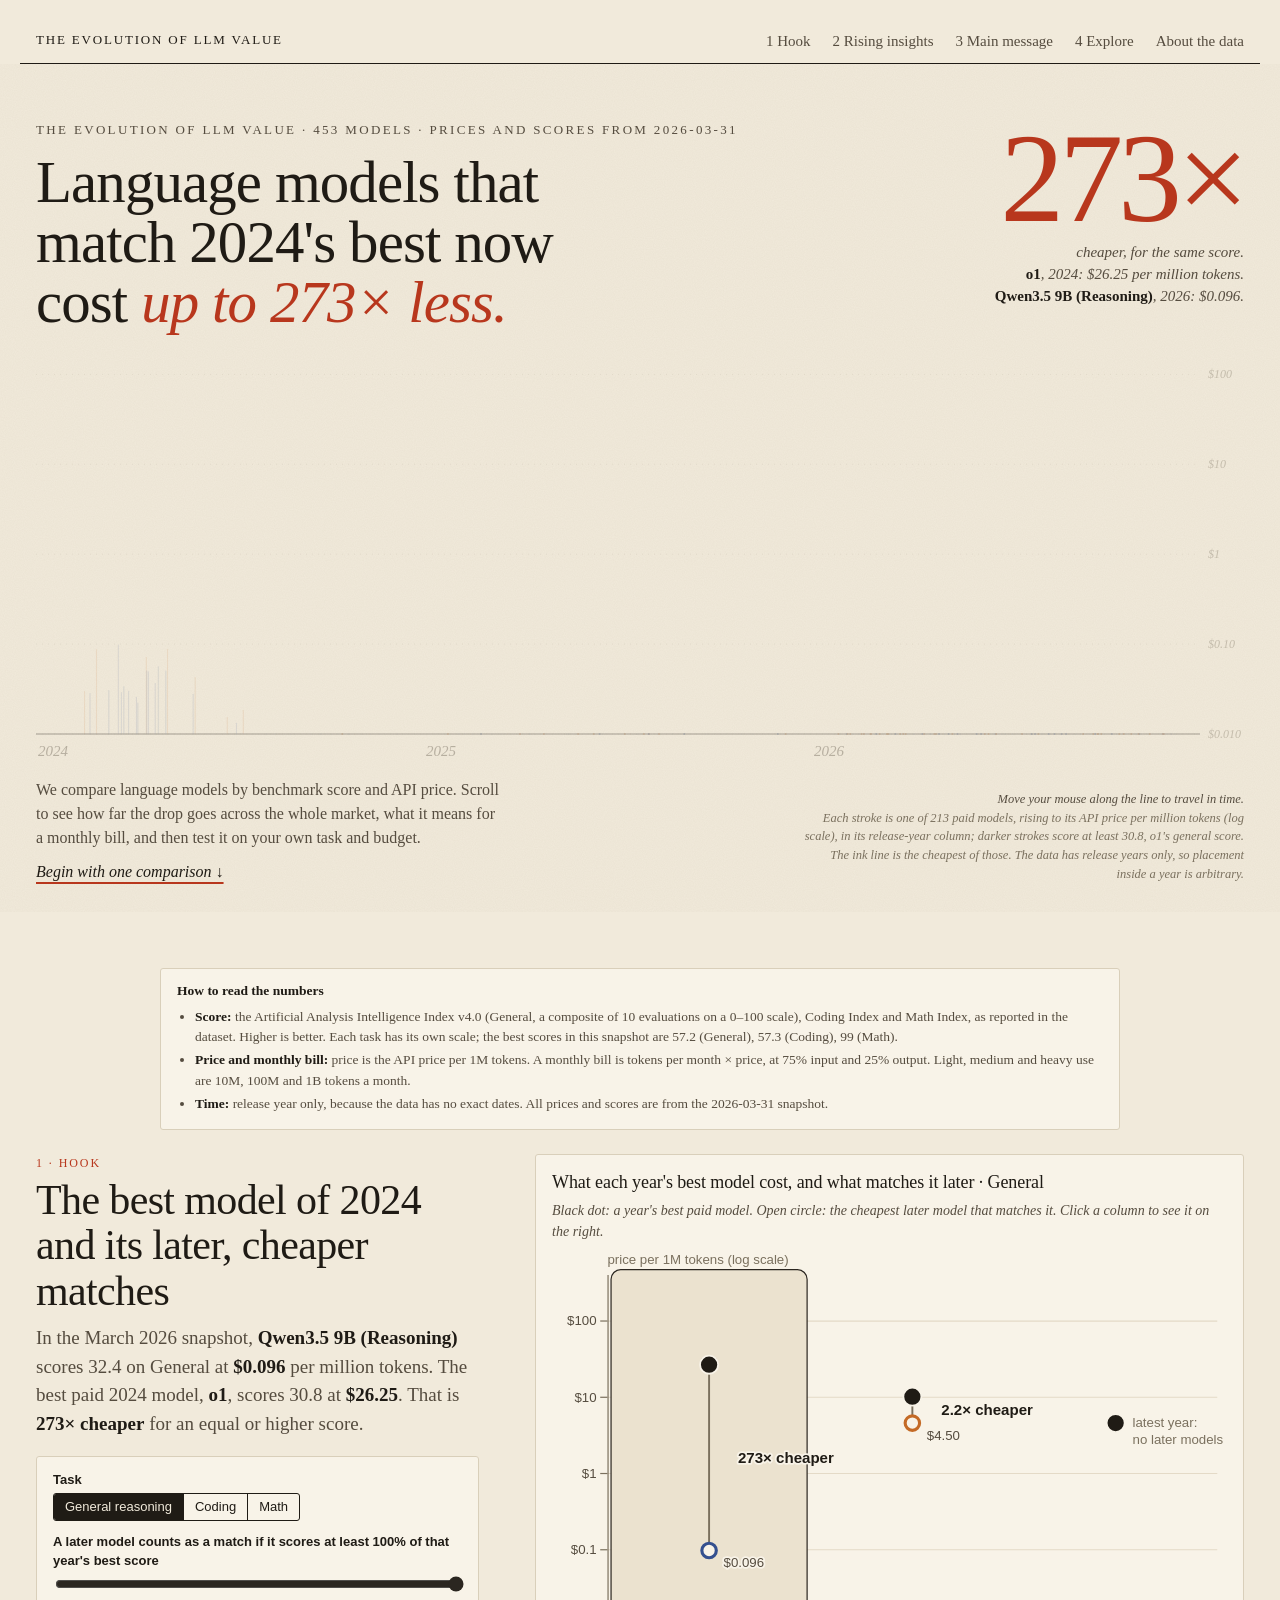
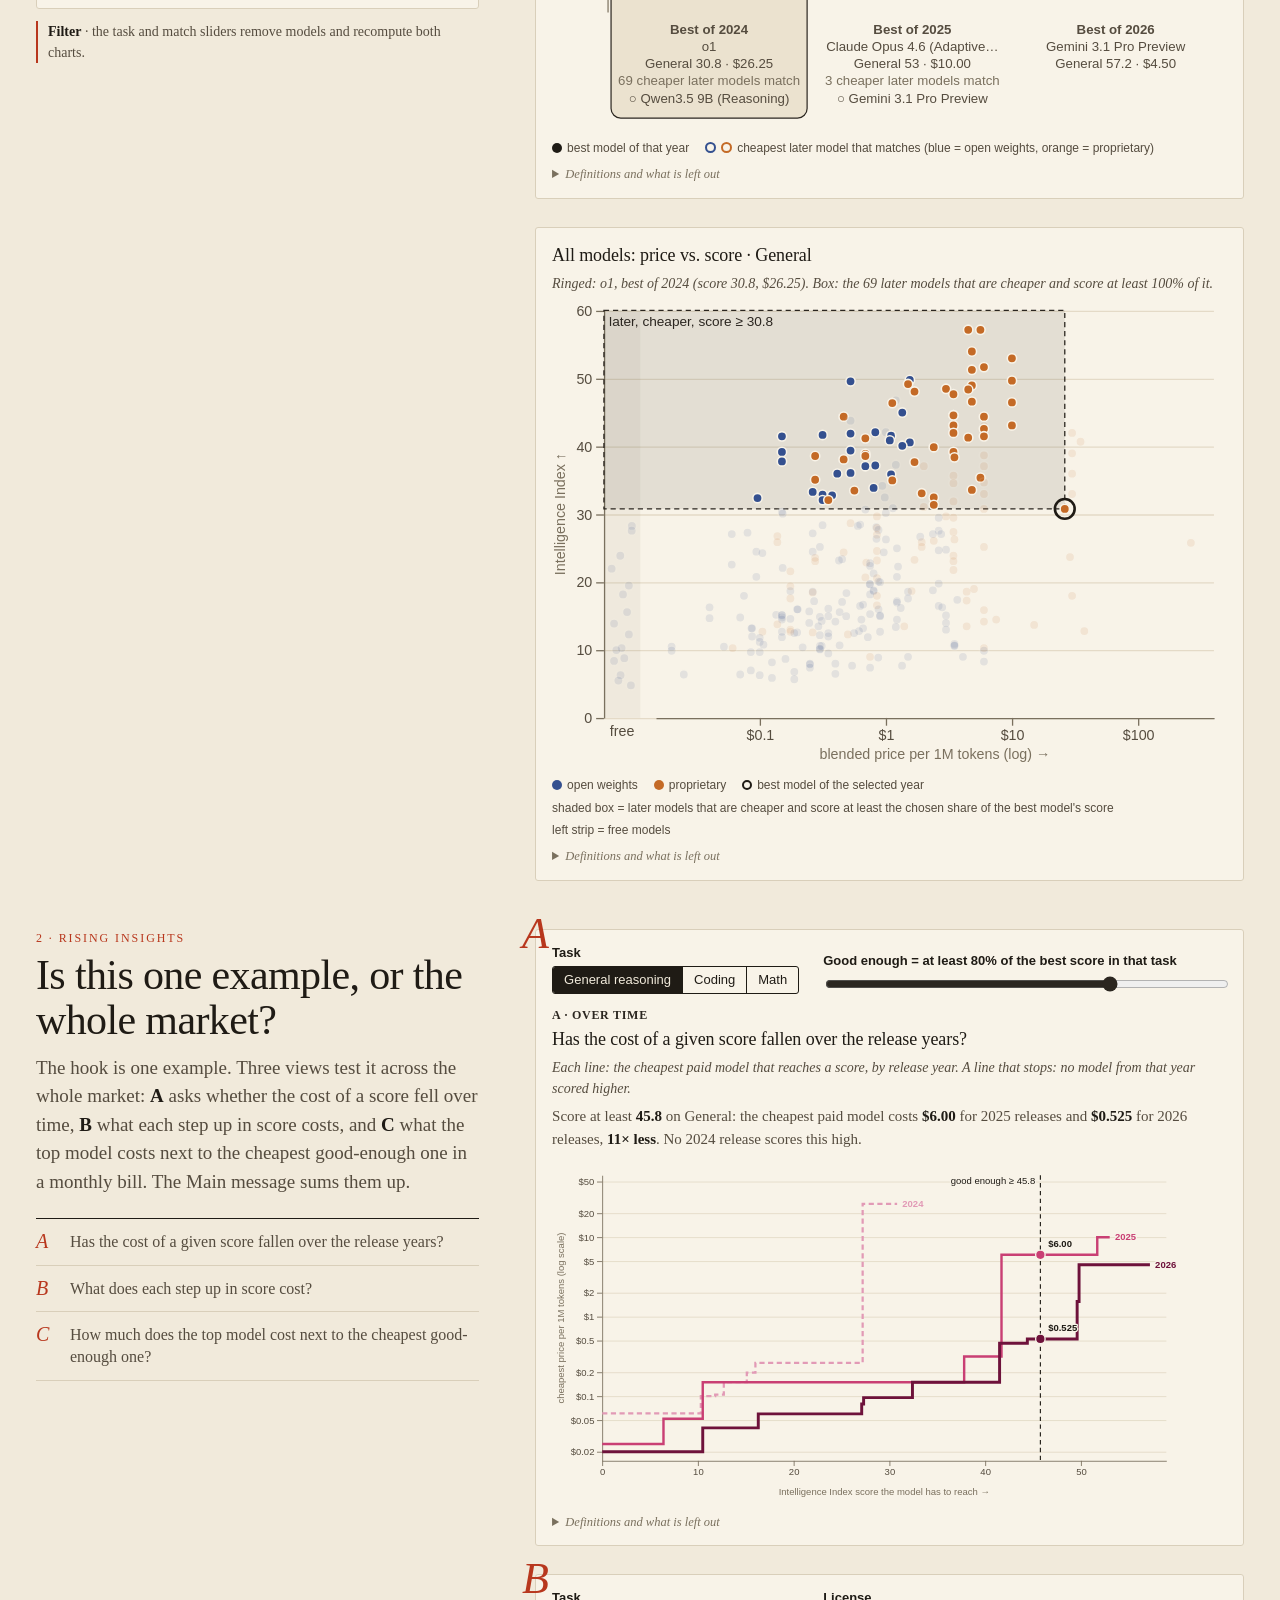
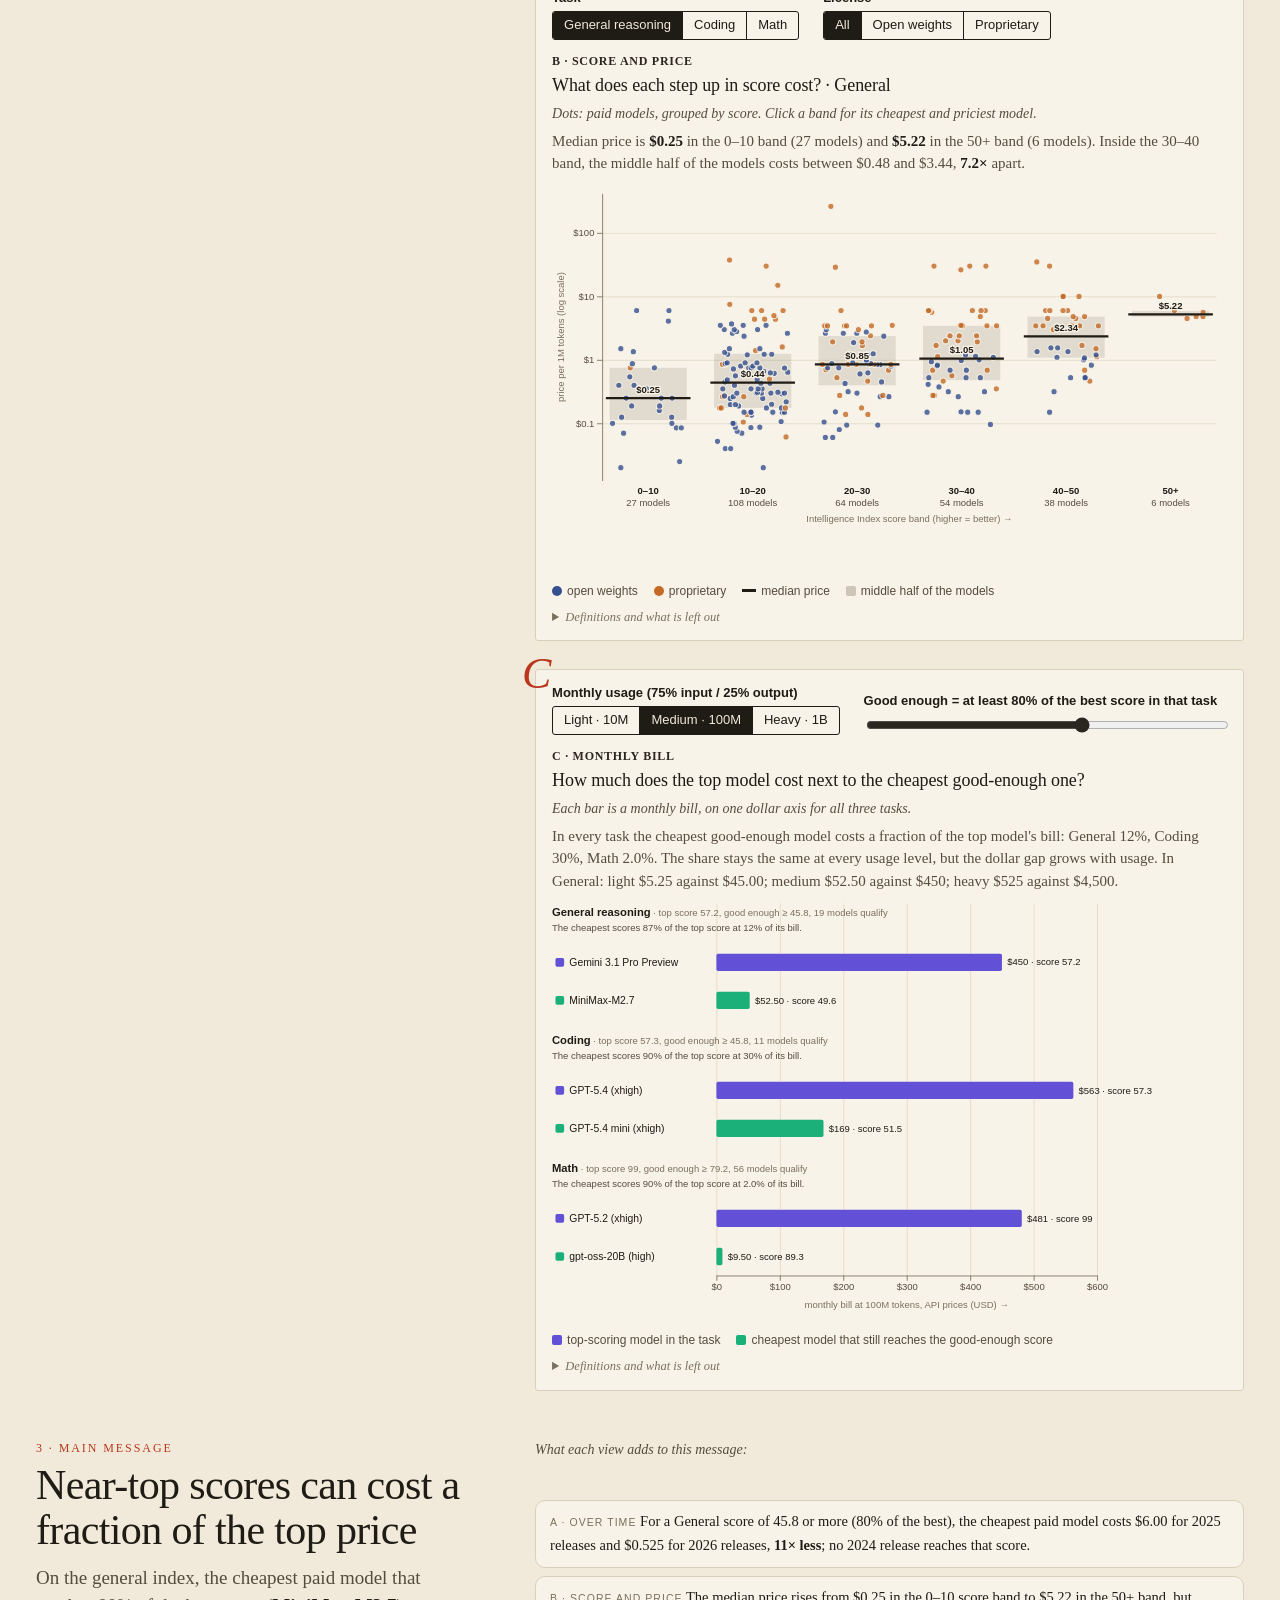
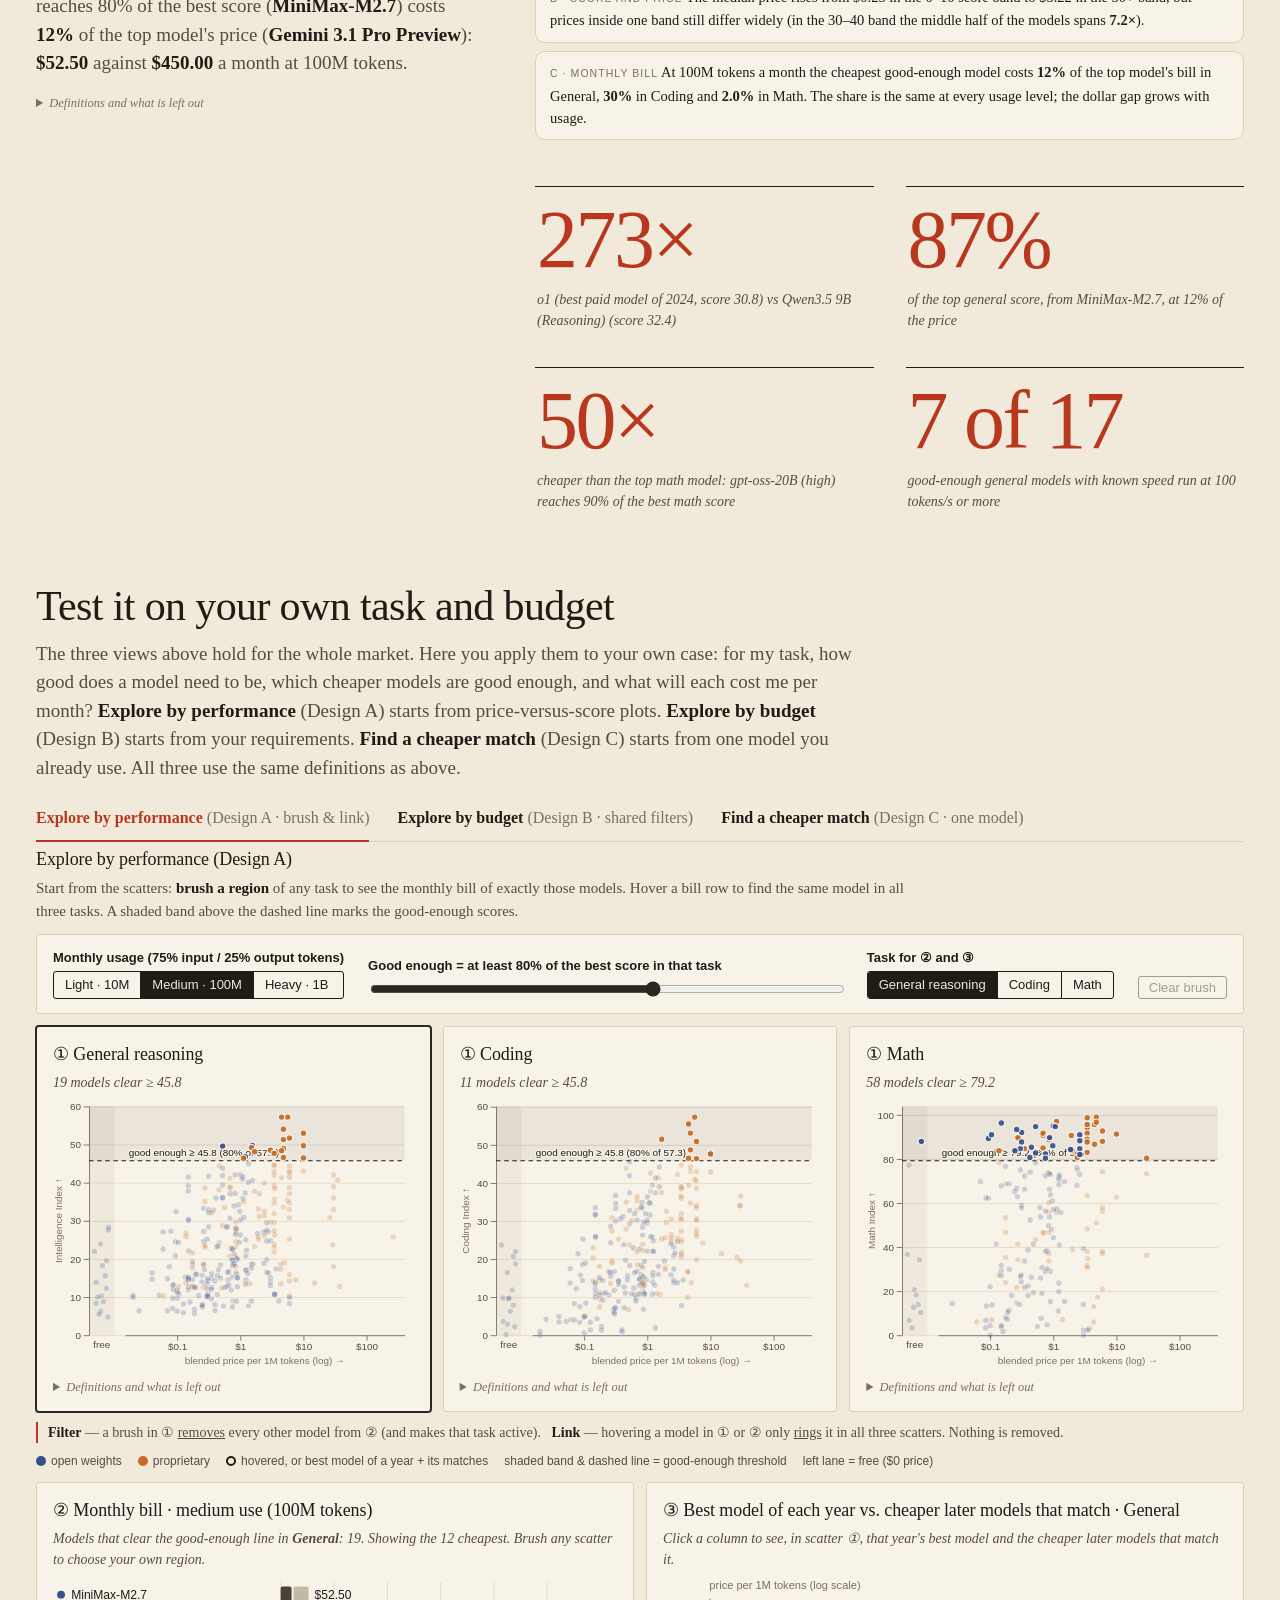
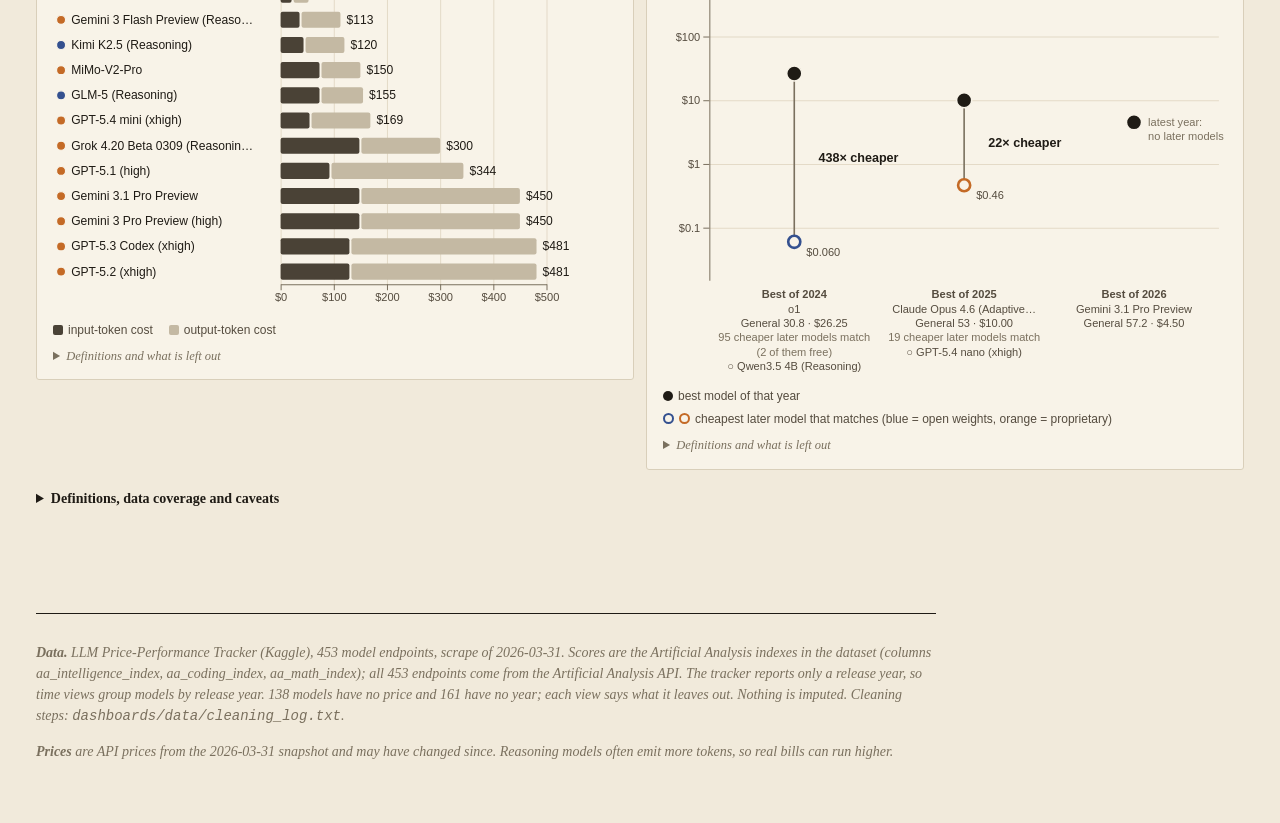
==== commit 07414478: "Prototype III: folded notes, transitions, keyboard access, Design C (find a cheaper match)" ====
--- a/docs/index.html
+++ b/docs/index.html
@@ -152,6 +152,17 @@
 .flag-row .mult { fill: var(--text-primary); font-weight: 700; font-size: 12.5px; }
 
 .halo { paint-order: stroke; stroke: var(--surface-1); stroke-width: 3px; stroke-linejoin: round; }
+
+/* folded notes: the summary line stays short, the detail opens on demand */
+details.fold { margin: 8px 0 0; font-size: 12.5px; color: var(--text-muted); }
+details.fold > summary { cursor: pointer; font-style: italic; width: fit-content; }
+details.fold > summary:hover { color: var(--text-primary); }
+details.fold[open] > summary { color: var(--text-primary); }
+details.fold .coverage, details.fold .explain { margin: 6px 0 0; }
+:focus-visible { outline: 2px solid var(--accent); outline-offset: 2px; }
+svg [tabindex]:focus { outline: none; }
+svg [tabindex]:focus-visible .focus-ring, svg circle[tabindex]:focus-visible { stroke: var(--ring); stroke-width: 3px; }
+.bill-row:focus-visible .hit, .bill-row:focus .hit { stroke: var(--accent); stroke-width: 1.5; fill: var(--hl-bg); }
 
 html { scroll-behavior: smooth; scroll-padding-top: 60px; }
 .hero { min-height: calc(100vh - 52px); box-sizing: border-box; display: flex; flex-direction: column; }
@@ -260,6 +271,8 @@
 .points { display: grid; gap: 8px; margin: 12px 0 18px; padding: 0; list-style: none; }
 .points li { background: var(--surface-1); border: 1px solid var(--border); border-radius: 10px; padding: 10px 14px; font-size: 14.5px; }
 .points li b.tag { display: inline-block; margin: 0 0 4px; padding: 0; border: 0; }
+.linkbtn { font: inherit; background: none; border: 0; padding: 0; color: var(--accent); text-decoration: underline; cursor: pointer; }
+#c-model { font: 14px var(--sans); padding: 5px 8px; background: var(--surface-1); color: var(--text-primary); border: 1px solid var(--border); border-radius: 3px; width: 100%; }
 </style></head>
 <body><main>
 <nav class="top"><b>The Evolution of LLM Value</b><a href="#hook">1 Hook</a><a href="#insights">2 Rising insights</a><a href="#message">3 Main message</a><a href="#explore">4 Explore</a><a href="#about">About the data</a><span id="progress" aria-hidden="true"></span></nav>
@@ -336,7 +349,7 @@
     </div>
     <p class="point">A · Over time</p>
     <h2>Has the cost of a given score fallen over the release years?</h2>
-    <p class="hint">One line per release year: the cheapest paid model that reaches each score. A line that stops means no model from that year scored higher. Dashed line: the good-enough score from the slider. Dots: each year's cheapest model there.</p>
+    <p class="hint">Each line: the cheapest paid model that reaches a score, by release year. A line that stops: no model from that year scored higher.</p>
     <p class="big" style="font-size:15px;margin:2px 0 8px" id="i3-take"></p>
     <div id="i3-chart"></div>
     <p class="coverage" id="i3-cov"></p>
@@ -365,7 +378,7 @@
     </div>
     <p class="point">C · Monthly bill</p>
     <h2>How much does the top model cost next to the cheapest good-enough one?</h2>
-    <p class="hint">For each task: the top-scoring paid model and the cheapest paid model that is still good enough. Each bar is a monthly bill, on one dollar axis for all three tasks.</p>
+    <p class="hint">Each bar is a monthly bill, on one dollar axis for all three tasks.</p>
     <p class="big" style="font-size:15px;margin:2px 0 8px" id="i2-take"></p>
     <div id="i2-chart"></div>
     <div class="legend"><span><i class="sq" style="background:var(--role-top)"></i>top-scoring model in the task</span><span><i class="sq" style="background:var(--role-cheap)"></i>cheapest model that still reaches the good-enough score</span></div>
@@ -394,10 +407,11 @@
 <section class="story" id="explore">
   <p class="step">4 · Solution</p>
   <h2>Test it on your own task and budget</h2>
-  <p class="big">The three views above hold for the whole market. Here you apply them to your own case: for my task, how good does a model need to be, which cheaper models are good enough, and what will each cost me per month? <b>Explore by performance</b> (Design A) starts from price-versus-score plots. <b>Explore by budget</b> (Design B) starts from your requirements. Both use the same definitions as above.</p>
+  <p class="big">The three views above hold for the whole market. Here you apply them to your own case: for my task, how good does a model need to be, which cheaper models are good enough, and what will each cost me per month? <b>Explore by performance</b> (Design A) starts from price-versus-score plots. <b>Explore by budget</b> (Design B) starts from your requirements. <b>Find a cheaper match</b> (Design C) starts from one model you already use. All three use the same definitions as above.</p>
   <div class="tabs" role="tablist">
     <button role="tab" id="tab-a" aria-selected="true"><b>Explore by performance</b> <span style="color:var(--text-muted)">(Design A · brush &amp; link)</span></button>
     <button role="tab" id="tab-b" aria-selected="false"><b>Explore by budget</b> <span style="color:var(--text-muted)">(Design B · shared filters)</span></button>
+    <button role="tab" id="tab-c" aria-selected="false"><b>Find a cheaper match</b> <span style="color:var(--text-muted)">(Design C · one model)</span></button>
   </div>
   <div class="design" id="design-a"><h2 class="dh">Explore by performance (Design A)</h2>
 <p class="lede">Start from the scatters: <b>brush a region</b> of any task to see the monthly bill of exactly those models. Hover a bill row to find the same model in all three tasks. A shaded band above the dashed line marks the good-enough scores.</p>
@@ -470,6 +484,28 @@
 <li><b>Speed:</b> output tokens/second, known for most but not all priced models; with a speed floor set, models with unknown speed are dropped and counted.</li>
 <li><b>Free</b> models are open-weight with a $0 price (you pay for hosting yourself). They always pass the budget control.</li>
 </ul></details>
+</div>
+  <div class="design" id="design-c" hidden><h2 class="dh">Find a cheaper match for a model (Design C)</h2>
+<p class="lede">Pick a model you use or are thinking of using. The chart shows which models score almost as well for less, and what each would cost you per month.</p>
+
+<div class="controls card">
+  <label style="min-width:230px"><span class="lab">Your model</span><input id="c-model" list="c-models" autocomplete="off" placeholder="type a model name"></label>
+  <datalist id="c-models"></datalist>
+  <div class="grp"><span class="lab">Task</span><div class="seg" id="c-task"></div></div>
+  <div class="grp"><span class="lab">Monthly usage</span><div class="seg" id="c-usage"></div></div>
+  <label class="grow"><span class="lab">A match scores at least <b id="c-pct-val"></b> of your model's score</span><input id="c-pct" type="range" min="70" max="100" step="1" value="90"></label>
+  <label><span class="lab">License</span><select id="c-lic"><option value="all">all</option><option value="open">open weights</option><option value="closed">proprietary</option></select></label>
+</div>
+<p class="hint" id="c-try" style="margin:0 0 8px"></p>
+
+<section class="card">
+  <p class="big" style="font-size:16px;margin:0 0 8px" id="c-take"></p>
+  <div id="c-chart"></div>
+  <div id="c-leg"><div class="legend"><span><i class="sq" style="background:var(--role-top)"></i>your model</span><span><i class="sq" style="background:var(--role-cheap)"></i>cheaper models that reach your quality bar (each beats the others in price or score)</span></div>
+  <p class="hint" style="margin:6px 0 0">Click a bar to compare that model instead.</p></div>
+  <p class="coverage" id="c-cov"></p>
+  <p class="explain link"><strong>Filter</strong> · the task, usage, quality bar and license controls recompute the list. <strong>Link</strong> · hovering a bar shows that model's scores, price and speed; clicking one makes it your model (nothing is removed).</p>
+</section>
 </div>
 </section>
 
@@ -930,6 +966,32 @@
     return { update: render };
   };
 })();
+
+/* ---------- shared UI helpers: motion, keyboard tooltip, folded notes ---------- */
+(function () {
+  const reduce = matchMedia("(prefers-reduced-motion: reduce)").matches;
+  C.dur = (ms) => (reduce ? 0 : ms == null ? 650 : ms);
+  // show the tooltip next to a focused element (keyboard users have no mouse position)
+  C.tipFocus = (node, d, tokens, task) => {
+    const r = node.getBoundingClientRect();
+    C.tip.show(d, { clientX: r.left + r.width / 2, clientY: r.top + r.height / 2 }, tokens, task);
+  };
+  // give an svg a text description for screen readers
+  C.describe = (svgSel, label) => svgSel.attr("role", "img").attr("aria-label", label);
+  // make a mark keyboard-focusable and announce it
+  C.focusable = (sel, label, onFocus, onBlur, onKey) => sel.attr("tabindex", 0).attr("role", onKey ? "button" : "img")
+    .attr("aria-label", label).on("focus", onFocus).on("blur", onBlur || (() => C.tip.hide()))
+    .on("keydown", (ev) => { if (onKey && (ev.key === "Enter" || ev.key === " ")) { ev.preventDefault(); onKey(); } });
+  // fold every definitions/coverage note (and the Link/Filter line after it) into one small expandable line
+  C.fold = () => document.querySelectorAll(".coverage").forEach((el) => {
+    if (el.parentElement.classList.contains("fold")) return;
+    const d = document.createElement("details"); d.className = "fold";
+    const s = document.createElement("summary"); s.textContent = "Definitions and what is left out";
+    el.before(d); d.append(s, el);
+    const nx = d.nextElementSibling; if (nx && nx.classList.contains("explain")) d.append(nx);
+  });
+  addEventListener("load", C.fold);
+})();
 </script>
 <script>/* Design A: performance first. Brush a region in a task scatter -> the bill shows those models. */
 (function () {
@@ -1136,6 +1198,116 @@
     draw();
   }
   render();
+})();
+</script>
+<script>/* Design C: find a cheaper match for one model.
+   Your model = one paid model. A match = a paid model that costs less per month AND scores at least pct% of your model's score in the chosen task.
+   Uses C (common.js); the task is shared with the other views through the "taskchange" event. */
+(function () {
+  const $ = (id) => document.getElementById(id);
+  const usd = (v) => C.fmtUSD(v);
+  const SHOW = 6;
+  const paid = C.models.filter((m) => m.price > 0);
+  const S = { id: "o1", task: "general", usage: "medium", pct: 90, lic: "all" };
+  const PREVW = {};
+
+  const mk = (el, items, key, set) => items.forEach((it) => { const b = document.createElement("button"); b.textContent = it.label; b.dataset.k = it.key; b.onclick = () => set(it.key); el.appendChild(b); });
+  mk($("c-task"), C.TASKS, "task", (k) => { S.task = k; draw(); window.dispatchEvent(new CustomEvent("taskchange", { detail: k })); });
+  mk($("c-usage"), C.USAGE.map((u) => ({ key: u.key, label: `${u.label} · ${C.fmtTok(u.tokens)}` })), "usage", (k) => { S.usage = k; draw(); });
+  window.addEventListener("taskchange", (e) => { if (S.task !== e.detail) { S.task = e.detail; draw(); } });
+  $("c-pct").oninput = (e) => { S.pct = +e.target.value; draw(); };
+  $("c-lic").onchange = (e) => { S.lic = e.target.value; draw(); };
+
+  const dl = $("c-models");
+  paid.slice().sort((a, b) => a.name.localeCompare(b.name)).forEach((m) => { const o = document.createElement("option"); o.value = m.name; dl.appendChild(o); });
+  const input = $("c-model");
+  const byName = (txt) => { const t = txt.trim().toLowerCase(); return paid.find((m) => m.name.toLowerCase() === t); };
+  input.onchange = () => { const m = byName(input.value); if (m) { S.id = m.id; draw(); } else { $("c-take").textContent = `"${input.value}" is not a priced model in this data. Pick a name from the list.`; } };
+  input.onfocus = () => input.select();
+
+  // quick picks: the hook's example plus the top paid model of each task
+  const picks = [C.byId.get("o1")].concat(C.TASKS.map((t) => paid.filter((m) => m[t.key] != null).sort((a, b) => b[t.key] - a[t.key] || a.price - b.price)[0])).filter((m, i, a) => m && a.indexOf(m) === i);
+  const tryEl = $("c-try"); tryEl.append("Try: ");
+  picks.forEach((m, i) => { const b = document.createElement("button"); b.className = "linkbtn"; b.textContent = m.name; b.onclick = () => { S.id = m.id; draw(); }; tryEl.append(b); if (i < picks.length - 1) tryEl.append(" · "); });
+
+  const W = 780, m = { t: 4, r: 170, b: 44, l: 240 }, rowH = 40;
+  const svg = d3.select($("c-chart")).append("svg");
+  const root = svg.append("g").attr("transform", `translate(${m.l},${m.t})`);
+
+  function draw() {
+    const t = C.taskOf(S.task), me = C.byId.get(S.id), tok = C.usageOf(S.usage).tokens;
+    input.value = me.name;
+    $("c-task").querySelectorAll("button").forEach((b) => b.setAttribute("aria-pressed", b.dataset.k === S.task));
+    $("c-usage").querySelectorAll("button").forEach((b) => b.setAttribute("aria-pressed", b.dataset.k === S.usage));
+    $("c-pct-val").textContent = S.pct + "%";
+    $("c-lic").value = S.lic;
+    const myBill = C.bill(me, tok).total;
+    const ok = me[S.task] != null;
+    const thr = ok ? (S.pct / 100) * me[S.task] : null;
+    const pool = ok ? paid.filter((d) => d.id !== me.id && d[S.task] != null && d[S.task] >= thr && C.bill(d, tok).total < myBill && (S.lic === "all" || (S.lic === "open") === d.open)) : [];
+    pool.sort((a, b) => C.bill(a, tok).total - C.bill(b, tok).total || b[S.task] - a[S.task]);
+    // keep only matches that no other match beats on both price and score, so every bar tells something new
+    const front = [];
+    pool.forEach((d) => { if (!front.length || d[S.task] > front[front.length - 1][S.task]) front.push(d); });
+    const shown = front.length <= SHOW ? front : d3.range(SHOW).map((i) => front[Math.round((i * (front.length - 1)) / (SHOW - 1))]);
+    const rows = [me].concat(shown);
+
+    // one sentence: the answer
+    let take;
+    if (!ok) take = `<b>${me.name}</b> has no ${t.index} in this data, so it cannot be compared on ${t.short}. Pick another task or another model.`;
+    else if (!pool.length) take = `No cheaper model scores at least ${thr.toFixed(1)} (${S.pct}% of ${me.name}'s ${me[S.task]}) on ${t.short}${S.lic === "all" ? "" : " with this license"}. Lower the bar to see more.`;
+    else {
+      const cheap = front[0], top = front[front.length - 1], less = (d) => Math.floor((1 - C.bill(d, tok).total / myBill) * 100);
+      take = `<b>${pool.length}</b> cheaper model${pool.length === 1 ? " scores" : "s score"} at least ${thr.toFixed(1)} on ${t.short} (${S.pct}% of ${me.name}'s ${me[S.task]}). ` +
+        `The cheapest, <b>${cheap.name}</b>, scores ${cheap[S.task]} and costs <b>${usd(C.bill(cheap, tok).total)}</b> a month instead of ${usd(myBill)} (${less(cheap)}% less).` +
+        (top.id !== cheap.id ? ` The highest score, <b>${top.name}</b>, is ${top[S.task]} at ${usd(C.bill(top, tok).total)} (${less(top)}% less).` : "");
+    }
+    $("c-take").innerHTML = take;
+
+    // chart: one bar per model on a shared monthly-bill axis
+    const iw = W - m.l - m.r, plotH = rows.length * rowH;
+    svg.attr("viewBox", `0 0 ${W} ${m.t + m.b + plotH}`);
+    const x = d3.scaleLinear().domain([0, myBill]).range([0, iw]).nice();
+    root.selectAll(".ax").remove();
+    root.append("g").attr("class", "grid ax").call(d3.axisBottom(x).ticks(5).tickSize(plotH).tickFormat(""));
+    root.append("g").attr("class", "axis ax").attr("transform", `translate(0,${plotH})`).call(d3.axisBottom(x).ticks(5).tickFormat((v) => usd(v)).tickSizeOuter(0));
+    root.append("text").attr("class", "title-lab ax").attr("x", iw / 2).attr("y", plotH + 36).attr("text-anchor", "middle").text(`monthly bill at ${C.fmtTok(tok)} tokens, API prices (USD) →`);
+    const D = C.dur();
+    const row = root.selectAll("g.crow").data(ok ? rows : [], (d) => d.id);
+    row.exit().remove();
+    const en = row.enter().append("g").attr("class", "bill-row crow").attr("transform", (d, i) => `translate(0,${i * rowH + 10})`).attr("opacity", 0);
+    en.append("rect").attr("class", "hit").attr("x", -m.l).attr("width", W).attr("height", rowH);
+    en.append("rect").attr("class", "sw").attr("x", -m.l + 4).attr("y", rowH / 2 - 5).attr("width", 10).attr("height", 10).attr("rx", 2);
+    en.append("text").attr("class", "nm").attr("x", -m.l + 20).attr("y", rowH / 2 - 5).style("fill", "var(--text-primary)").style("font-size", "12px");
+    en.append("text").attr("class", "sub").attr("x", -m.l + 20).attr("y", rowH / 2 + 9).style("fill", "var(--text-muted)").style("font-size", "11px");
+    en.append("rect").attr("class", "bar").attr("x", 0).attr("y", (rowH - 20) / 2).attr("height", 20).attr("rx", 2).attr("width", (d) => PREVW[d.id] || 1.5);
+    en.append("text").attr("class", "val").attr("y", rowH / 2).attr("dy", "0.33em").style("fill", "var(--text-primary)");
+    const all = en.merge(row);
+    all.each(function (d) {
+      const isMe = d.id === me.id, bill = C.bill(d, tok).total;
+      const g = d3.select(this);
+      const label = isMe ? `Your model: ${d.name}, ${t.short} score ${d[S.task]}, monthly bill ${usd(bill)}` : `${d.name}, ${t.short} score ${d[S.task]}, monthly bill ${usd(bill)}, ${Math.floor((1 - bill / myBill) * 100)}% less than ${me.name}. Press Enter to compare this model instead.`;
+      g.attr("data-id", d.id).on("mouseenter", (ev) => C.tip.show(d, ev, tok, S.task)).on("mousemove", (ev) => C.tip.move(ev)).on("mouseleave", () => C.tip.hide())
+        .on("click", () => { if (!isMe) { S.id = d.id; draw(); } });
+      C.focusable(g, label, function () { C.tipFocus(this, d, tok, S.task); }, null, isMe ? null : () => { S.id = d.id; draw(); });
+      g.select(".sw").attr("fill", isMe ? "var(--role-top)" : "var(--role-cheap)");
+      g.select(".nm").text(C.trunc(d.name, 36));
+      g.select(".sub").text(`score ${d[S.task]} · ${d.open ? "open weights" : "proprietary"}`);
+      g.select(".bar").attr("fill", isMe ? "var(--role-top)" : "var(--role-cheap)");
+      const w = x(bill);
+      g.select(".bar").transition().duration(D).ease(d3.easeCubicOut).attr("width", Math.max(w, 1.5));
+      g.select(".val").transition().duration(D).ease(d3.easeCubicOut).attr("x", w + 6)
+        .on("start", function () { d3.select(this).text(isMe ? `${usd(bill)} · your model` : `${usd(bill)} · ${Math.floor((1 - bill / myBill) * 100)}% less`); });
+      PREVW[d.id] = Math.max(w, 1.5);
+    });
+    all.transition().duration(D).attr("transform", (d, i) => `translate(0,${rows.indexOf(d) * rowH})`).attr("opacity", 1);
+    $("c-chart").style.display = $("c-leg").style.display = ok ? "" : "none";
+    C.describe(svg, `Monthly bill of ${me.name} next to the cheapest models that score at least ${S.pct}% of it on ${t.short}. ` + $("c-take").textContent);
+
+    const freeMatch = ok ? C.models.filter((d) => d.free && d[S.task] != null && d[S.task] >= thr).length : 0;
+    $("c-cov").textContent = `Only models with an API price above $0 are compared: ${paid.length} of ${C.N} models. ${freeMatch ? `${freeMatch} free model${freeMatch === 1 ? "" : "s"} also score this high but are left out, because a $0 price is not a $0 bill. ` : ""}A match must cost less per month than your model and score at least ${S.pct}% of its ${t.index}. ${C.defs(["score", "bill", "snap"], S.task)}`;
+  }
+  draw();
 })();
 </script>
 <script>/* Story page: hook (flagship dumbbell + linked scatter), main message cards. Uses C (common.js) and STATS. */
@@ -1295,14 +1467,14 @@
     $("h-pct-val").textContent = S.pct + "%";
     $("h-flag-title").textContent = `What each year's best model cost, and what matches it later · ${t.short}`;
     $("h-sc-title").textContent = `All models: price vs. score · ${t.short}`;
-    $("h-flag-hint").textContent = "Each column is a release year. Black dot: that year's best paid model. Open circle: the cheapest later model that matches its score. Line: the saving. Click a column to show these models on the right.";
+    $("h-flag-hint").textContent = "Black dot: a year's best paid model. Open circle: the cheapest later model that matches it. Click a column to see it on the right.";
     hookLine();
     flags.update({ task: S.task, pct: S.pct, selectedYear: S.year });
     const r = row();
     const focus = r && r.flag ? new Set([r.flag.id, ...r.later.map((m) => m.id)]) : null;
     sc.update({ pct: S.pct, tokens: 0, pass: () => true, focusIds: focus, selectedId: r && r.flag ? r.flag.id : null,
       region: r && r.flag ? { price: r.flag.price, score: (S.pct / 100) * r.flag[S.task] } : null });
-    $("h-sc-hint").textContent = r && r.flag ? `Each dot is a model: further right costs more, higher scores are better. Ringed: ${r.flag.name}, best of ${S.year} (score ${r.flag[S.task]}, ${usd(r.flag.price)}). Box: the ${r.later.length} later models that are cheaper and score at least ${S.pct}% of that score. The rest fade.` : "Each dot is a model: further right costs more, higher scores are better. Click a column on the left to focus on one year.";
+    $("h-sc-hint").textContent = r && r.flag ? `Ringed: ${r.flag.name}, best of ${S.year} (score ${r.flag[S.task]}, ${usd(r.flag.price)}). Box: the ${r.later.length} later models that are cheaper and score at least ${S.pct}% of it.` : "Each dot is a model: further right costs more, higher is better. Click a column on the left to pick a year.";
     const c = C.coverage(S.task); $("h-cov").textContent = c.text + " " + C.defs(["score", "price", "year", "snap"], S.task);
   }
   render();
@@ -1376,7 +1548,7 @@
    Uses C (common.js). The task is shared with the hook through the "taskchange" event. */
 (function () {
   const $ = (id) => document.getElementById(id);
-  const S = { task: "general", lic: "all", band: null };
+  const S = { task: "general", lic: "all", band: null }, PREV = { dots: {}, bands: {} }, FOCUS = { band: null };
   // band edges on each task's own score scale (last band is open-ended)
   const hash = (s) => { let h = 0; for (let i = 0; i < s.length; i++) h = (h * 31 + s.charCodeAt(i)) | 0; return Math.abs(h); };
   const usd = (v) => C.fmtUSD(v);
@@ -1414,7 +1586,7 @@
     const bw = x.bandwidth();
 
     $("i1-title").textContent = `What does each step up in score cost? · ${t.short}`;
-    $("i1-hint").textContent = "Each dot is one paid model, grouped by score. Black bar: the group's median price. Shaded block: the middle half of its models. Click a band to see its cheapest and most expensive model.";
+    $("i1-hint").textContent = "Dots: paid models, grouped by score. Click a band for its cheapest and priciest model.";
 
     // takeaway: only statements the numbers support
     const used = bands.filter((b) => b.ms.length);
@@ -1431,20 +1603,31 @@
     g.append("text").attr("class", "title-lab").attr("transform", "rotate(-90)").attr("x", -ih / 2).attr("y", -44).attr("text-anchor", "middle").text("price per 1M tokens (log scale)");
     g.append("text").attr("class", "title-lab").attr("x", iw / 2).attr("y", ih + 48).attr("text-anchor", "middle").text(`${t.index} score band (higher = better) →`);
 
+    const NEXT = {};
     bands.forEach((b) => {
       const bx = x(b.i), cx = bx + bw / 2;
-      const col = g.append("g").style("cursor", "pointer").on("click", () => { S.band = S.band === b.i ? null : b.i; draw(); });
-      col.append("rect").attr("x", bx).attr("y", 0).attr("width", bw).attr("height", ih).attr("rx", 6)
+      const toggle = () => { S.band = S.band === b.i ? null : b.i; FOCUS.band = b.i; draw(); };
+      const col = g.append("g").attr("class", "band-col").attr("data-band", b.i).style("cursor", "pointer").on("click", toggle);
+      C.focusable(col, b.ms.length ? `${t.short} ${b.label}: ${b.ms.length} models, median ${usd(b.med)}, cheapest ${b.ms[0].name} ${usd(b.ms[0].price)}, most expensive ${b.ms[b.ms.length - 1].name} ${usd(b.ms[b.ms.length - 1].price)}. Press Enter to ${S.band === b.i ? "clear" : "select"} this band.` : `${t.short} ${b.label}: no models`, () => {}, () => {}, toggle);
+      col.append("rect").attr("x", bx).attr("y", 0).attr("width", bw).attr("height", ih).attr("rx", 6).attr("class", "focus-ring")
         .attr("fill", S.band === b.i ? "var(--hl-bg)" : "transparent").attr("stroke", S.band === b.i ? "var(--accent)" : "none");
       if (b.ms.length) {
-        col.append("rect").attr("x", bx + bw * 0.08).attr("width", bw * 0.84).attr("y", y(b.q3)).attr("height", Math.max(y(b.q1) - y(b.q3), 1)).attr("fill", "var(--text-muted)").attr("opacity", 0.18);
+        const pb = PREV.bands[b.i], D = C.dur();
+        const box = col.append("rect").attr("x", bx + bw * 0.08).attr("width", bw * 0.84).attr("fill", "var(--text-muted)").attr("opacity", 0.18)
+          .attr("y", pb ? pb.q3 : y(b.med)).attr("height", pb ? pb.h : 1);
+        box.transition().duration(D).ease(d3.easeCubicOut).attr("y", y(b.q3)).attr("height", Math.max(y(b.q1) - y(b.q3), 1));
+        PREV.bands[b.i] = { q3: y(b.q3), h: Math.max(y(b.q1) - y(b.q3), 1), med: y(b.med) };
         col.selectAll("circle").data(b.ms).join("circle")
           .attr("class", (d) => "dot " + (d.open ? "open" : "prop")).attr("r", 3.6).attr("opacity", 0.8)
-          .attr("cx", (d) => cx + ((hash(d.id) % 1000) / 1000 - 0.5) * bw * 0.78).attr("cy", (d) => y(d.price))
-          .on("mouseenter", (ev, d) => C.tip.show(d, ev, 0, S.task)).on("mousemove", (ev) => C.tip.move(ev)).on("mouseleave", () => C.tip.hide());
-        col.append("line").attr("x1", bx + bw * 0.04).attr("x2", bx + bw * 0.96).attr("y1", y(b.med)).attr("y2", y(b.med)).attr("stroke", "var(--text-primary)").attr("stroke-width", 2.6).style("pointer-events", "none");
-        col.append("text").attr("class", "halo").attr("x", cx).attr("y", y(b.med) - 6).attr("text-anchor", "middle").style("fill", "var(--text-primary)").style("font-weight", 600).style("pointer-events", "none").text(usd(b.med));
+          .attr("cx", (d) => cx + ((hash(d.id) % 1000) / 1000 - 0.5) * bw * 0.78).attr("cy", (d) => (PREV.dots[d.id] != null ? PREV.dots[d.id] : ih))
+          .on("mouseenter", (ev, d) => C.tip.show(d, ev, 0, S.task)).on("mousemove", (ev) => C.tip.move(ev)).on("mouseleave", () => C.tip.hide())
+          .transition().duration(D).ease(d3.easeCubicOut).delay((d, i) => (D ? Math.min(i * 6, 300) : 0)).attr("cy", (d) => y(d.price));
+        b.ms.forEach((d) => { NEXT[d.id] = y(d.price); });
+        const ml = col.append("line").attr("x1", bx + bw * 0.04).attr("x2", bx + bw * 0.96).attr("y1", pb ? pb.med : y(b.med)).attr("y2", pb ? pb.med : y(b.med)).attr("stroke", "var(--text-primary)").attr("stroke-width", 2.6).style("pointer-events", "none");
+        ml.transition().duration(D).ease(d3.easeCubicOut).attr("y1", y(b.med)).attr("y2", y(b.med));
+        col.append("text").attr("class", "halo").attr("x", cx).attr("y", y(b.med) - 6).attr("opacity", D ? 0 : 1).transition().delay(D * 0.6).duration(D * 0.5).attr("opacity", 1).selection().attr("text-anchor", "middle").style("fill", "var(--text-primary)").style("font-weight", 600).style("pointer-events", "none").text(usd(b.med));
       } else {
+        delete PREV.bands[b.i];
         col.append("text").attr("x", cx).attr("y", ih / 2).attr("text-anchor", "middle").style("fill", "var(--text-muted)").text("no models");
       }
       const lab = g.append("text").attr("x", cx).attr("y", ih + 16).attr("text-anchor", "middle").style("pointer-events", "none");
@@ -1452,6 +1635,10 @@
       lab.append("tspan").attr("x", cx).attr("dy", "1.25em").text(`${b.ms.length} model${b.ms.length === 1 ? "" : "s"}`);
     });
 
+    PREV.dots = NEXT;
+    C.describe(svg, `${t.label}: price per 1M tokens by ${t.index} score band. ` + $("i1-take").textContent);
+    if (FOCUS.band != null) { const n = g.select(`.band-col[data-band="${FOCUS.band}"]`).node(); FOCUS.band = null; if (n) n.focus(); }
+
     // detail line for the clicked band
     const sb = S.band != null ? bands[S.band] : null;
     $("i1-detail").innerHTML = sb && sb.ms.length
@@ -1468,7 +1655,7 @@
    One dollar axis shared by all three tasks. Colour = role (violet top, aqua cheapest); the bill is also written at the end of each bar. */
 (function () {
   const $ = (id) => document.getElementById(id);
-  const S = { usage: "medium", pct: 80 };
+  const S = { usage: "medium", pct: 80 }, PREVW = {};
   const usd = (v) => C.fmtUSD(v);
   const seg = $("i2-usage");
   C.USAGE.forEach((u) => { const b = document.createElement("button"); b.textContent = `${u.label} · ${C.fmtTok(u.tokens)}`; b.dataset.k = u.key; b.onclick = () => { S.usage = u.key; draw(); }; seg.appendChild(b); });
@@ -1513,11 +1700,15 @@
         const y = y0 + headH + ri * rowH, w = x(bill), h = 20, y1 = (rowH - h) / 2;
         const row = root.append("g").attr("class", "bill-row").attr("transform", `translate(0,${y})`)
           .on("mouseenter", (ev) => C.tip.show(d, ev, tok, g.task)).on("mousemove", (ev) => C.tip.move(ev)).on("mouseleave", () => C.tip.hide());
+        C.focusable(row, `${t.label}, ${ri ? "cheapest good-enough model" : "top-scoring model"}: ${d.name}, score ${d[g.task]}, monthly bill ${usd(bill)}`, function () { C.tipFocus(this, d, tok, g.task); });
+        const key = g.task + ri, w0 = PREVW[key] != null ? PREVW[key] : 0, D = C.dur(); PREVW[key] = w;
         row.append("rect").attr("class", "hit").attr("x", -m.l).attr("width", W).attr("y", 0).attr("height", rowH);
         row.append("rect").attr("x", -m.l + 4).attr("y", rowH / 2 - 5).attr("width", 10).attr("height", 10).attr("rx", 2).attr("fill", col);
         row.append("text").attr("x", -m.l + 20).attr("y", rowH / 2).attr("dy", "0.33em").style("fill", "var(--text-primary)").style("font-size", "12px").text(C.trunc(d.name, 30));
-        row.append("rect").attr("x", 0).attr("y", y1).attr("height", h).attr("width", Math.max(w, 1.5)).attr("fill", col).attr("rx", 2);
-        row.append("text").attr("x", w + 6).attr("y", rowH / 2).attr("dy", "0.33em").style("fill", "var(--text-primary)").text(`${usd(bill)} · score ${d[g.task]}`);
+        row.append("rect").attr("x", 0).attr("y", y1).attr("height", h).attr("width", Math.max(w0, 1.5)).attr("fill", col).attr("rx", 2)
+          .transition().duration(D).ease(d3.easeCubicOut).attr("width", Math.max(w, 1.5));
+        const lab = row.append("text").attr("x", w0 + 6).attr("y", rowH / 2).attr("dy", "0.33em").style("fill", "var(--text-primary)").text(`${usd(bill)} · score ${d[g.task]}`);
+        lab.transition().duration(D).ease(d3.easeCubicOut).attr("x", w + 6);
       });
     });
 
@@ -1526,6 +1717,7 @@
     const gen = groups[0], byUse = C.USAGE.map((u) => `${u.label.toLowerCase()} ${usd(C.bill(gen.cheap, u.tokens).total)} against ${usd(C.bill(gen.top, u.tokens).total)}`);
     $("i2-take").innerHTML = `In every task the cheapest good-enough model costs a fraction of the top model's bill: ${shares.join(", ")}.` +
       ` The share stays the same at every usage level, but the dollar gap grows with usage. In General: ${byUse.join("; ")}.`;
+    C.describe(svg, "Monthly bill of the top-scoring paid model and the cheapest good-enough paid model, for each task. " + $("i2-take").textContent);
     const missing = C.TASKS.map((t) => `${t.short}: ${C.models.filter((d) => d[t.key] != null && d.price == null).length} scored but unpriced`).join("; ");
     $("i2-cov").textContent = `Only models with a score and an API price above $0 are compared (${missing}). Free models are left out because a $0 price is not a $0 bill. Reasoning models often use more tokens, so real bills can be higher. ${C.defs(["bill", "snap"])}`;
   }
@@ -1538,7 +1730,7 @@
    vertical line; the dots on it are the cheapest model of each year at that score. */
 (function () {
   const $ = (id) => document.getElementById(id);
-  const S = { task: "general", pct: 80 };
+  const S = { task: "general", pct: 80 }, PREV = { x: null, dots: {}, task: null };
   const YEARS = C.COHORTS;                                  // 2024, 2025, 2026 (2023 has 1 model)
   const STYLE = { 2024: { w: 2.6, col: "var(--yr24)", dash: "6 4" }, 2025: { w: 2.8, col: "var(--yr25)", dash: null }, 2026: { w: 3.4, col: "var(--yr26)", dash: null } };
   const usd = (v) => "$" + (v >= 1 ? v.toFixed(2) : String(+v.toPrecision(3)));
@@ -1599,27 +1791,41 @@
     g.append("text").attr("class", "title-lab").attr("transform", "rotate(-90)").attr("x", -ih / 2).attr("y", -44).attr("text-anchor", "middle").text("cheapest price per 1M tokens (log scale)");
     g.append("text").attr("class", "title-lab").attr("x", iw / 2).attr("y", ih + 40).attr("text-anchor", "middle").text(`${t.index} score the model has to reach →`);
 
+    const D = C.dur(), newTask = PREV.task !== task;
+    const px = PREV.x != null ? PREV.x : x(thr);
     // good-enough line
-    g.append("line").attr("x1", x(thr)).attr("x2", x(thr)).attr("y1", 0).attr("y2", ih).attr("stroke", "var(--thr)").attr("stroke-dasharray", "5 4").attr("stroke-width", 1.3);
+    g.append("line").attr("x1", px).attr("x2", px).attr("y1", 0).attr("y2", ih).attr("stroke", "var(--thr)").attr("stroke-dasharray", "5 4").attr("stroke-width", 1.3)
+      .transition().duration(D).ease(d3.easeCubicOut).attr("x1", x(thr)).attr("x2", x(thr));
     g.append("text").attr("class", "halo").attr("x", x(thr) + (x(thr) > iw - 150 ? -6 : 6)).attr("y", 10).attr("text-anchor", x(thr) > iw - 150 ? "end" : "start").style("fill", "var(--text-primary)").text(`good enough ≥ ${thr.toFixed(1)}`);
 
     // one step curve per year, labelled at its end
+    g.append("clipPath").attr("id", "i3-clip").append("rect").attr("x", -2).attr("y", -10).attr("height", ih + 20).attr("width", newTask && D ? 0 : iw + 60)
+      .transition().duration(D * 1.6).ease(d3.easeCubicInOut).attr("width", iw + 60);
+    const lines = g.append("g").attr("clip-path", "url(#i3-clip)");
     per.forEach((p) => {
       if (!p.ms.length) return;
       const st = STYLE[p.yr], pts = curve(p.ms, task);
       const line = d3.line().x((q) => x(q[0])).y((q) => y(q[1]));
-      g.append("path").attr("d", line(pts)).attr("fill", "none").attr("stroke", st.col).attr("stroke-width", st.w).attr("stroke-dasharray", st.dash);
+      lines.append("path").attr("d", line(pts)).attr("fill", "none").attr("stroke", st.col).attr("stroke-width", st.w).attr("stroke-dasharray", st.dash);
       const end = pts[pts.length - 1];
-      g.append("text").attr("class", "halo").attr("x", x(end[0]) + 6).attr("y", y(end[1])).attr("dy", "0.33em").style("fill", STYLE[p.yr].col).style("font-weight", 700).text(p.yr);
+      g.append("text").attr("class", "halo").attr("x", x(end[0]) + 6).attr("y", y(end[1])).attr("dy", "0.33em").style("fill", STYLE[p.yr].col).style("font-weight", 700).attr("opacity", newTask && D ? 0 : 1).text(p.yr)
+        .transition().delay(D * 1.4).duration(D * 0.6).attr("opacity", 1);
     });
     // the cheapest model of each year at the good-enough score
+    const NEXTD = {};
     have.forEach((p) => {
-      g.append("circle").attr("cx", x(thr)).attr("cy", y(p.d.price)).attr("r", 5.5).attr("fill", STYLE[p.yr].col).attr("stroke", "var(--surface-1)").attr("stroke-width", 1.5)
+      const pd = PREV.dots[p.yr];
+      const dot = g.append("circle").attr("cx", px).attr("cy", pd != null ? pd : y(p.d.price)).attr("r", 5.5).attr("fill", STYLE[p.yr].col).attr("stroke", "var(--surface-1)").attr("stroke-width", 1.5)
         .on("mouseenter", (ev) => C.tip.show(p.d, ev, 0, task)).on("mousemove", (ev) => C.tip.move(ev)).on("mouseleave", () => C.tip.hide());
+      C.focusable(dot, `${p.yr} release, cheapest paid model scoring at least ${thr.toFixed(1)}: ${p.d.name}, ${usd(p.d.price)} per 1M tokens`, function () { C.tipFocus(this, p.d, 0, task); });
+      dot.transition().duration(D).ease(d3.easeCubicOut).attr("cx", x(thr)).attr("cy", y(p.d.price));
+      NEXTD[p.yr] = y(p.d.price);
       const flip = x(thr) > iw - 90;
       g.append("text").attr("class", "halo").attr("x", x(thr) + (flip ? -9 : 9)).attr("y", y(p.d.price) - 9).attr("text-anchor", flip ? "end" : "start").style("fill", "var(--text-primary)").style("font-weight", 600).text(usd(p.d.price));
     });
 
+    PREV.x = x(thr); PREV.dots = NEXTD; PREV.task = task;
+    C.describe(svg, `${t.label}: cheapest paid model that reaches each score, one line per release year. ` + $("i3-take").textContent);
     const noYear = priced.filter((d) => !d.year).length;
     $("i3-cov").textContent = `${pool.length} of ${priced.length} paid models with ${/^[AEIOU]/i.test(t.index) ? "an" : "a"} ${t.index} have a release year in 2024 to 2026 (${per.map((p) => `${p.yr}: ${p.total}`).join(", ")}); ${noYear} have no year and cannot be placed. 2026 has the most models, so it has more chances to contain a cheap one. Free models are left out. ${C.defs(["score", "price", "year", "snap"], task)}`;
   }
@@ -1628,9 +1834,9 @@
 </script>
 <script>
 (function(){
-  const show = (k) => { for (const x of ["a","b"]) { document.getElementById("design-"+x).hidden = x!==k; document.getElementById("tab-"+x).setAttribute("aria-selected", x===k); } };
-  document.getElementById("tab-a").onclick = () => show("a"); document.getElementById("tab-b").onclick = () => show("b");
-  const fromHash = () => { if (location.hash === "#a" || location.hash === "#b") { show(location.hash[1]); document.getElementById("explore").scrollIntoView(); } };
+  const show = (k) => { for (const x of ["a","b","c"]) { document.getElementById("design-"+x).hidden = x!==k; document.getElementById("tab-"+x).setAttribute("aria-selected", x===k); } };
+  document.getElementById("tab-a").onclick = () => show("a"); document.getElementById("tab-b").onclick = () => show("b"); document.getElementById("tab-c").onclick = () => show("c");
+  const fromHash = () => { if (location.hash === "#a" || location.hash === "#b" || location.hash === "#c") { show(location.hash[1]); document.getElementById("explore").scrollIntoView(); } };
   fromHash(); addEventListener("hashchange", fromHash);
 })();
 </script>
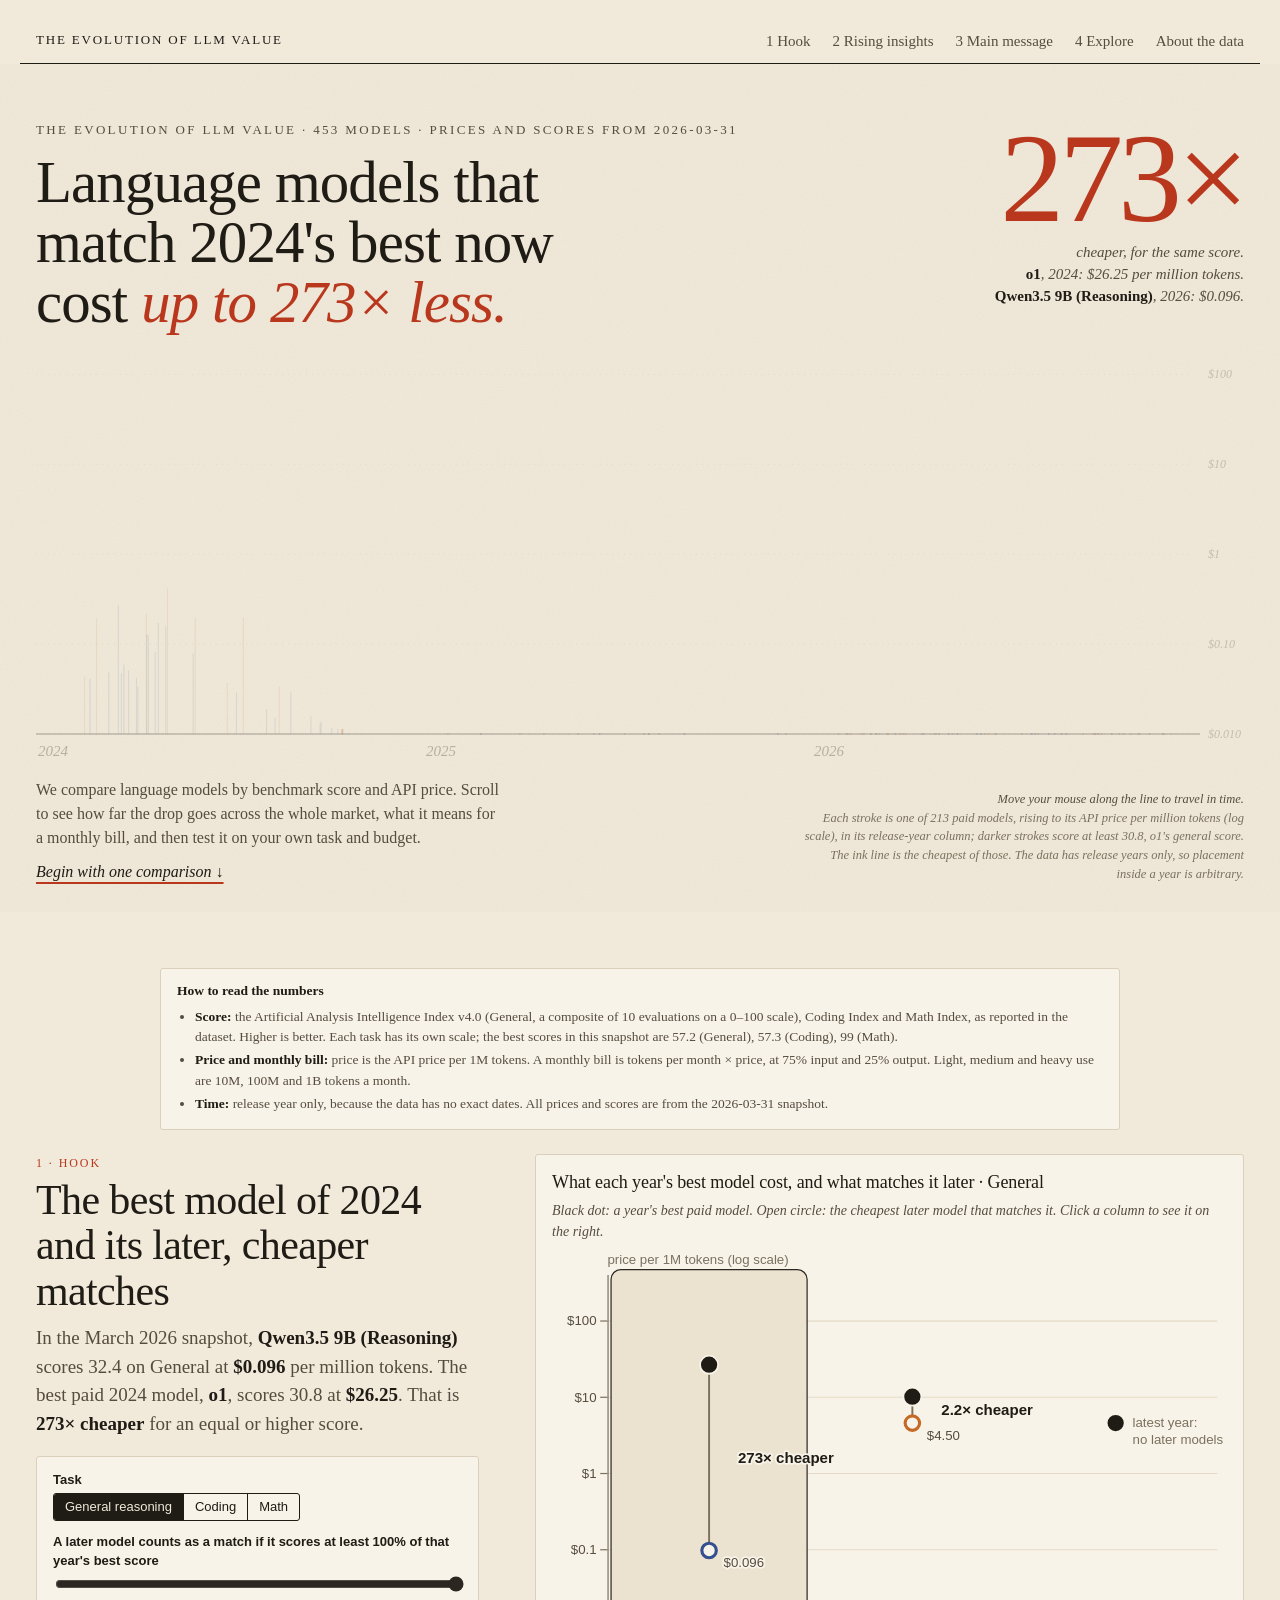
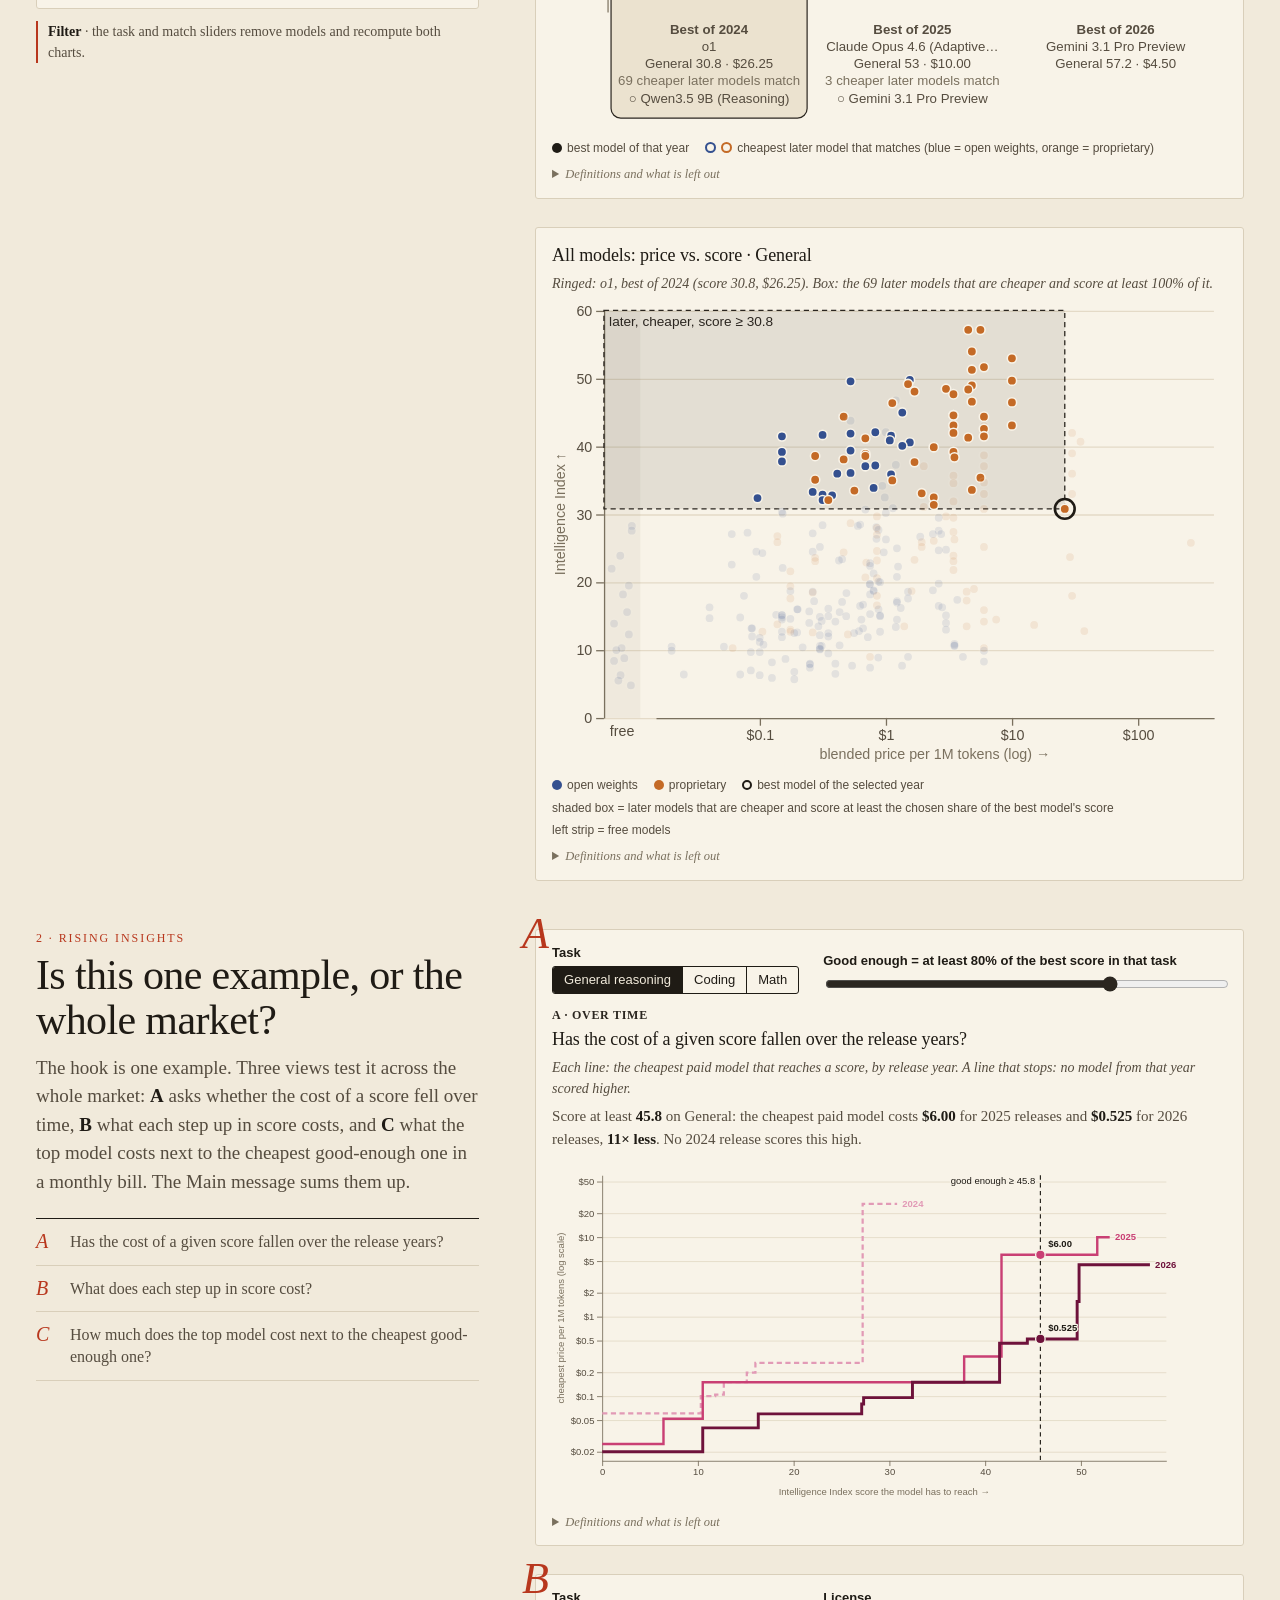
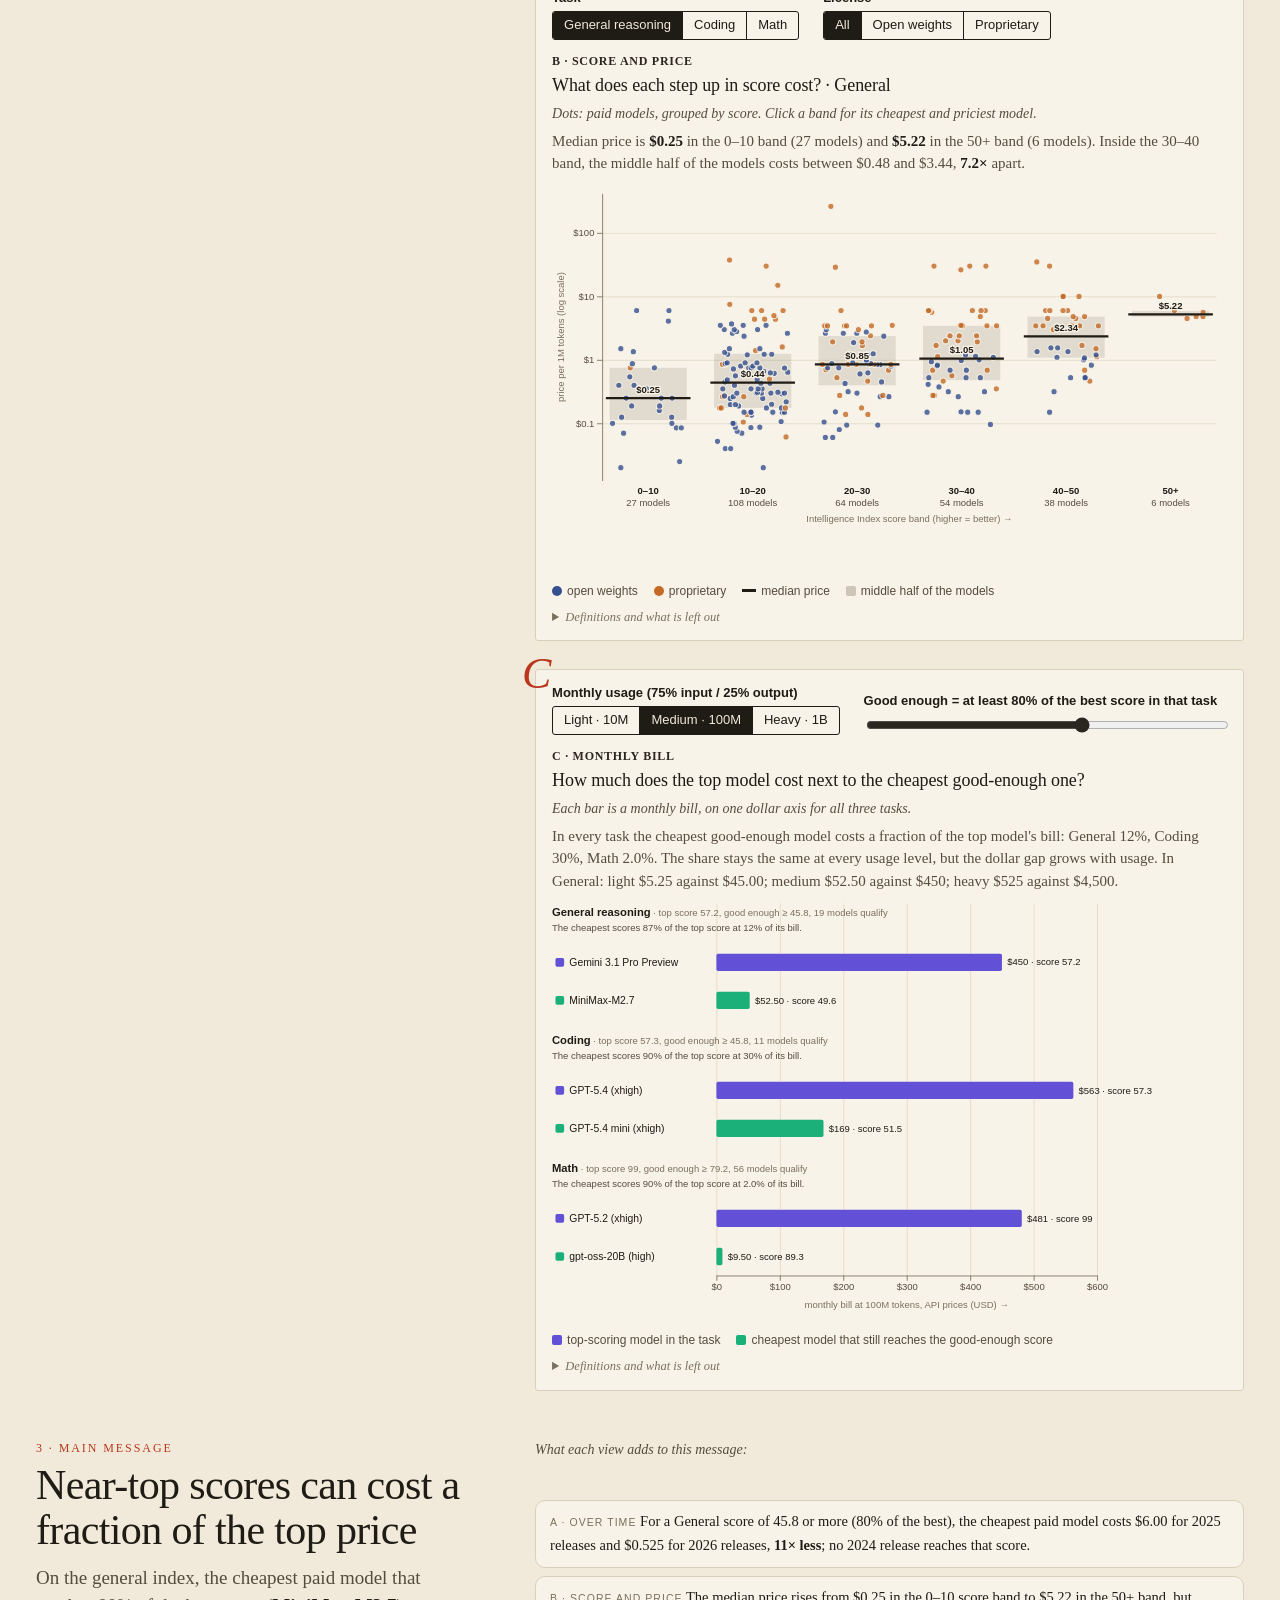
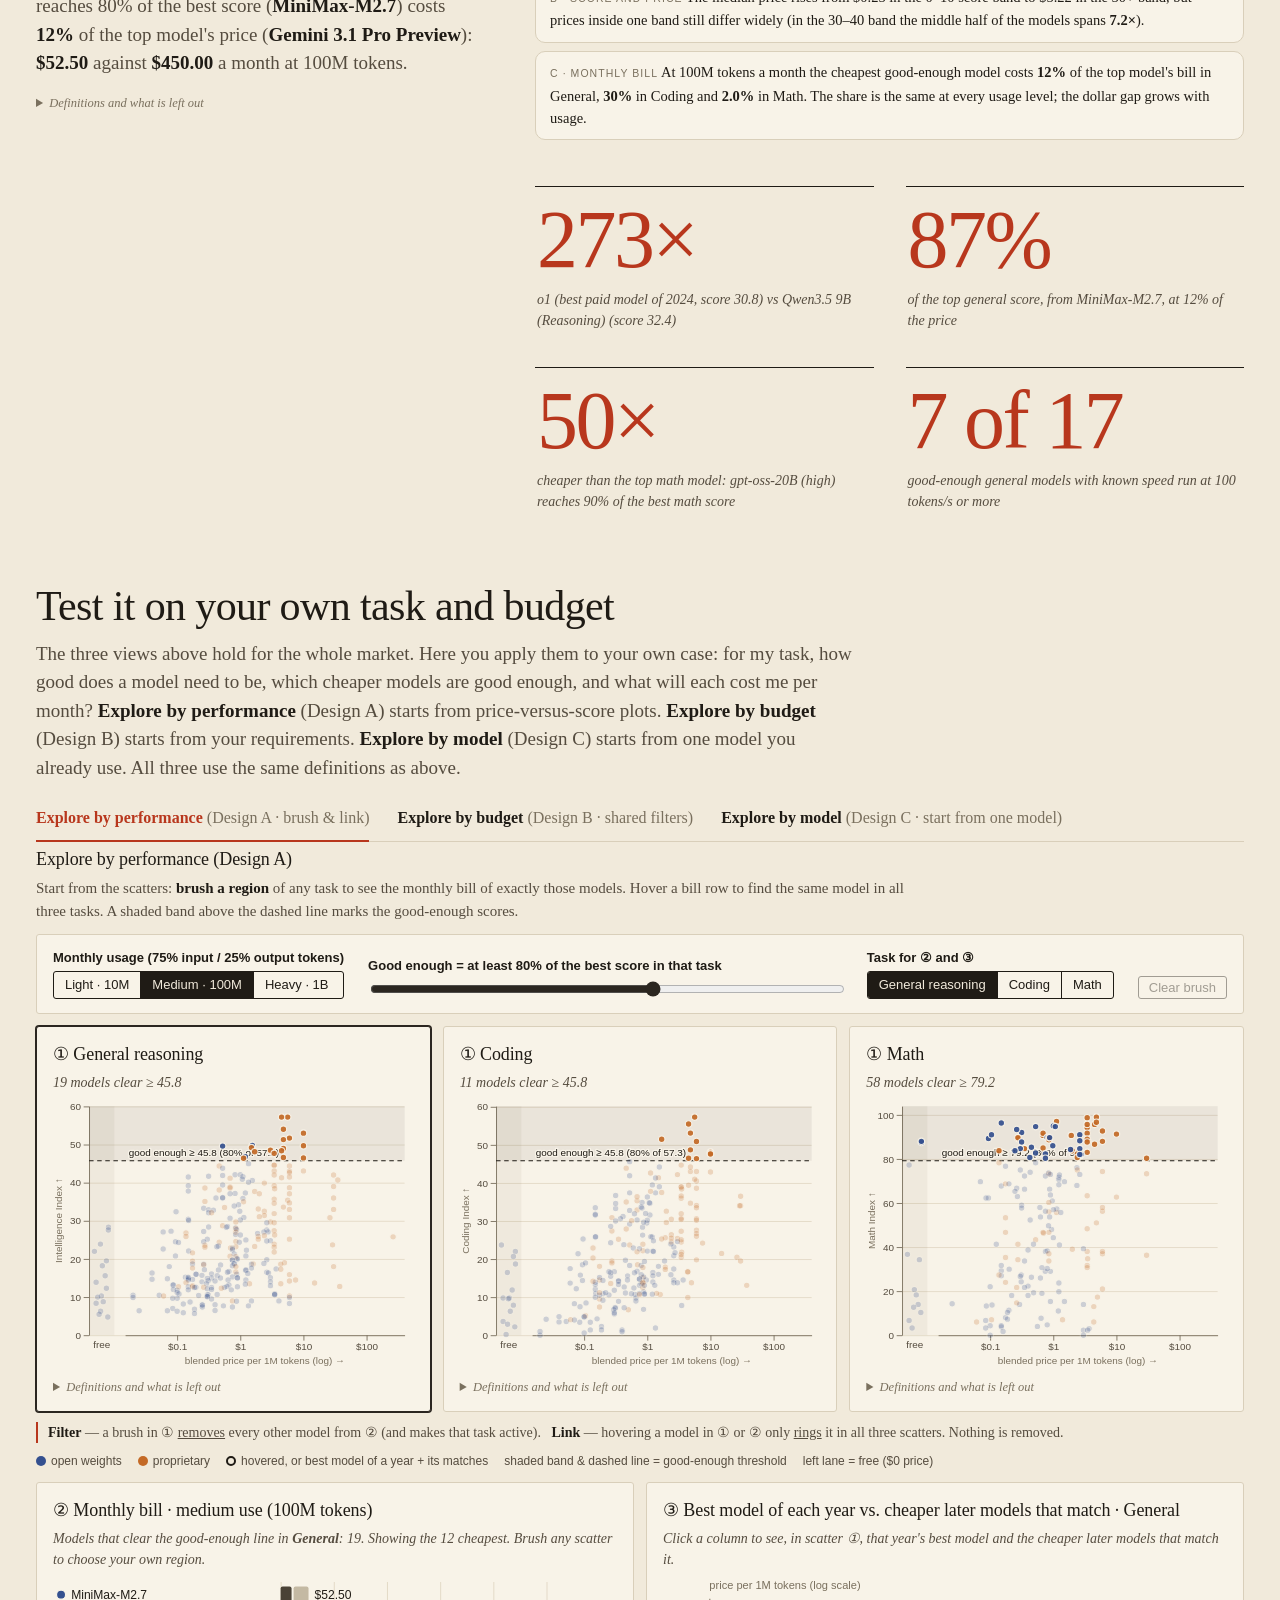
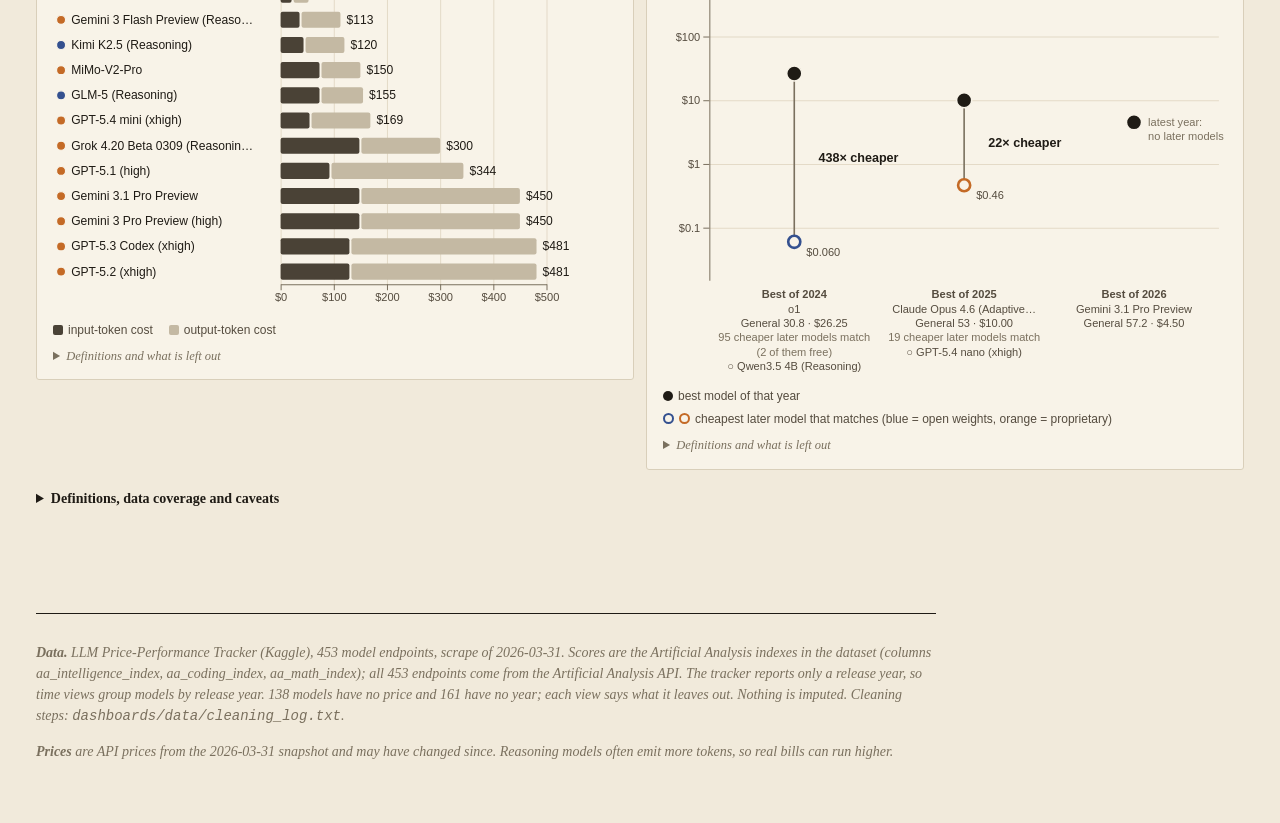
==== commit 72a0b35b: "Further revision for the Design C" ====
--- a/docs/index.html
+++ b/docs/index.html
@@ -407,11 +407,11 @@
 <section class="story" id="explore">
   <p class="step">4 · Solution</p>
   <h2>Test it on your own task and budget</h2>
-  <p class="big">The three views above hold for the whole market. Here you apply them to your own case: for my task, how good does a model need to be, which cheaper models are good enough, and what will each cost me per month? <b>Explore by performance</b> (Design A) starts from price-versus-score plots. <b>Explore by budget</b> (Design B) starts from your requirements. <b>Find a cheaper match</b> (Design C) starts from one model you already use. All three use the same definitions as above.</p>
+  <p class="big">The three views above hold for the whole market. Here you apply them to your own case: for my task, how good does a model need to be, which cheaper models are good enough, and what will each cost me per month? <b>Explore by performance</b> (Design A) starts from price-versus-score plots. <b>Explore by budget</b> (Design B) starts from your requirements. <b>Explore by model</b> (Design C) starts from one model you already use. All three use the same definitions as above.</p>
   <div class="tabs" role="tablist">
     <button role="tab" id="tab-a" aria-selected="true"><b>Explore by performance</b> <span style="color:var(--text-muted)">(Design A · brush &amp; link)</span></button>
     <button role="tab" id="tab-b" aria-selected="false"><b>Explore by budget</b> <span style="color:var(--text-muted)">(Design B · shared filters)</span></button>
-    <button role="tab" id="tab-c" aria-selected="false"><b>Find a cheaper match</b> <span style="color:var(--text-muted)">(Design C · one model)</span></button>
+    <button role="tab" id="tab-c" aria-selected="false"><b>Explore by model</b> <span style="color:var(--text-muted)">(Design C · start from one model)</span></button>
   </div>
   <div class="design" id="design-a"><h2 class="dh">Explore by performance (Design A)</h2>
 <p class="lede">Start from the scatters: <b>brush a region</b> of any task to see the monthly bill of exactly those models. Hover a bill row to find the same model in all three tasks. A shaded band above the dashed line marks the good-enough scores.</p>
@@ -485,8 +485,8 @@
 <li><b>Free</b> models are open-weight with a $0 price (you pay for hosting yourself). They always pass the budget control.</li>
 </ul></details>
 </div>
-  <div class="design" id="design-c" hidden><h2 class="dh">Find a cheaper match for a model (Design C)</h2>
-<p class="lede">Pick a model you use or are thinking of using. The chart shows which models score almost as well for less, and what each would cost you per month.</p>
+  <div class="design" id="design-c" hidden><h2 class="dh">Explore by model (Design C)</h2>
+<p class="lede">Start from <b>one model you already use</b>: which models score almost as well for less, and what would each cost you per month?</p>
 
 <div class="controls card">
   <label style="min-width:230px"><span class="lab">Your model</span><input id="c-model" list="c-models" autocomplete="off" placeholder="type a model name"></label>
@@ -1223,7 +1223,9 @@
   const input = $("c-model");
   const byName = (txt) => { const t = txt.trim().toLowerCase(); return paid.find((m) => m.name.toLowerCase() === t); };
   input.onchange = () => { const m = byName(input.value); if (m) { S.id = m.id; draw(); } else { $("c-take").textContent = `"${input.value}" is not a priced model in this data. Pick a name from the list.`; } };
-  input.onfocus = () => input.select();
+  // clicking the box clears it so the full list drops down; leaving it empty puts the current model back
+  input.onfocus = () => { input.placeholder = C.byId.get(S.id).name; input.value = ""; };
+  input.onblur = () => { if (!byName(input.value)) input.value = C.byId.get(S.id).name; };
 
   // quick picks: the hook's example plus the top paid model of each task
   const picks = [C.byId.get("o1")].concat(C.TASKS.map((t) => paid.filter((m) => m[t.key] != null).sort((a, b) => b[t.key] - a[t.key] || a.price - b.price)[0])).filter((m, i, a) => m && a.indexOf(m) === i);
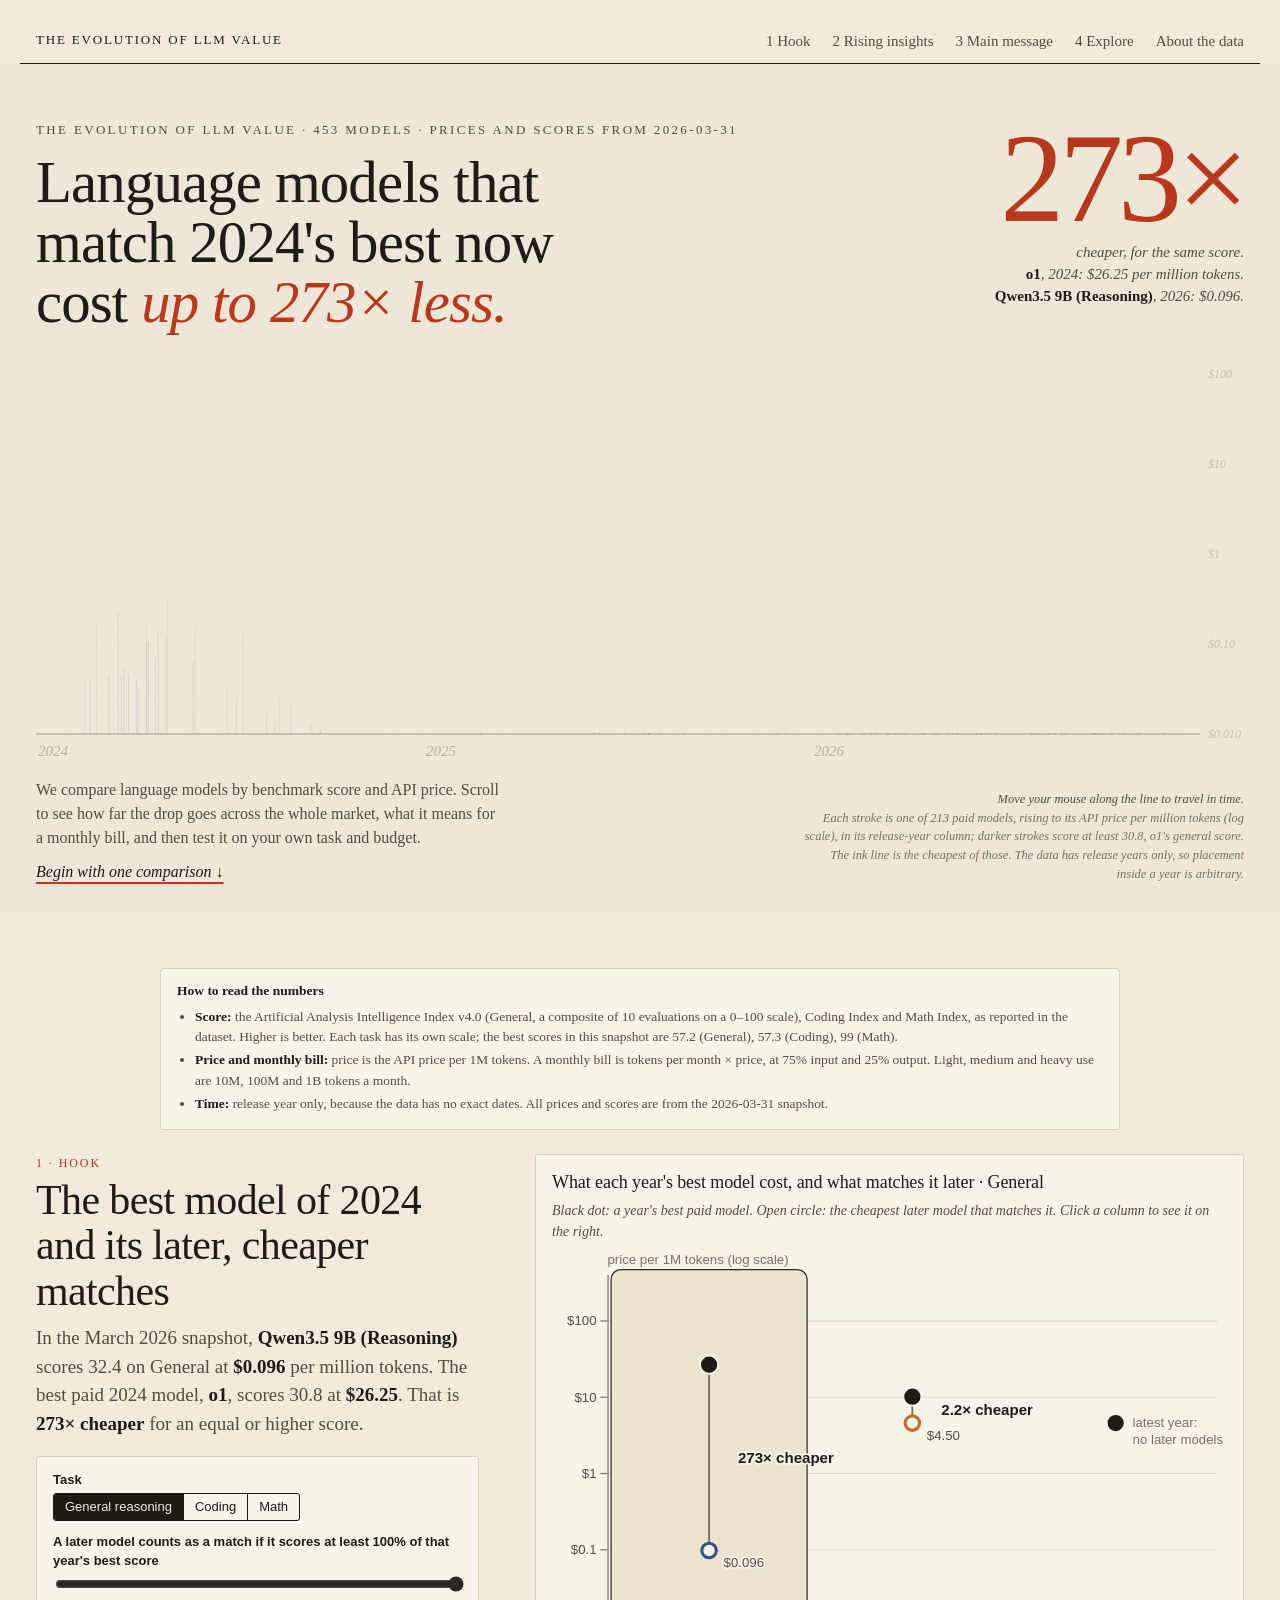
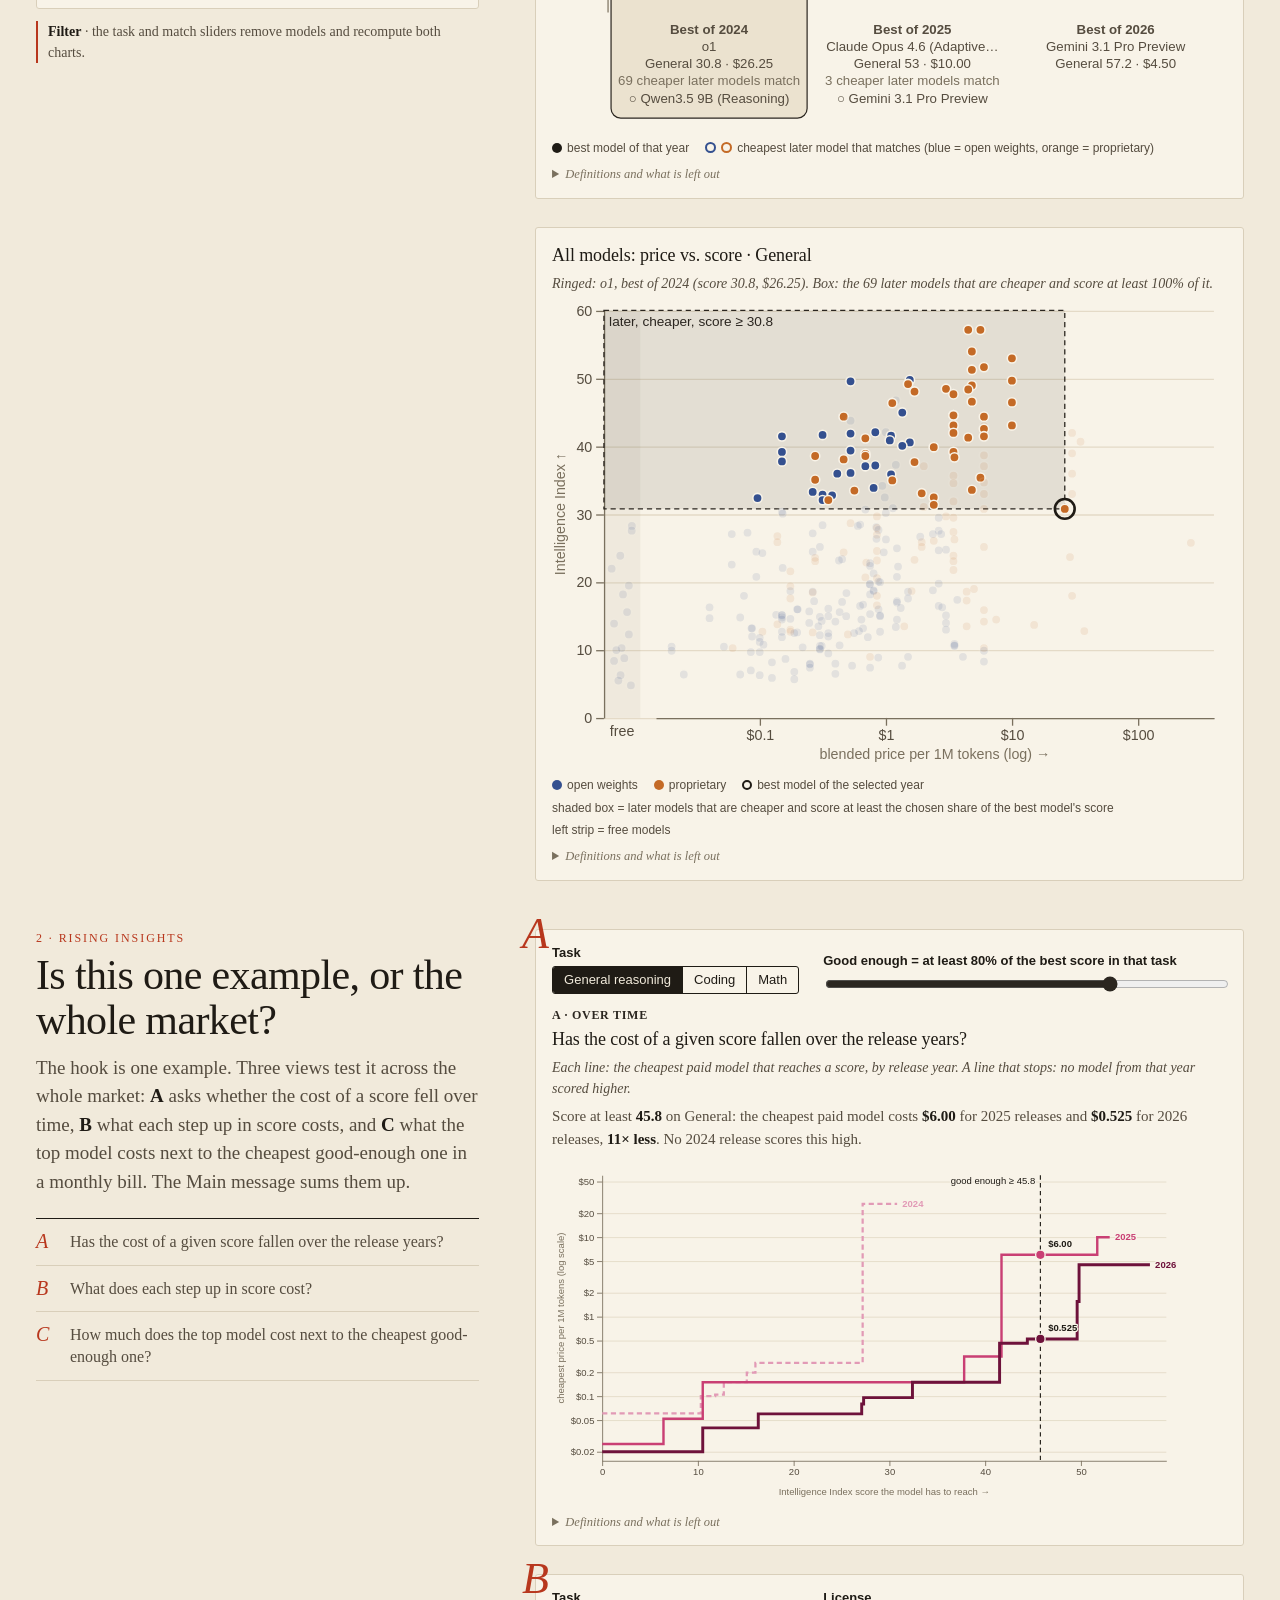
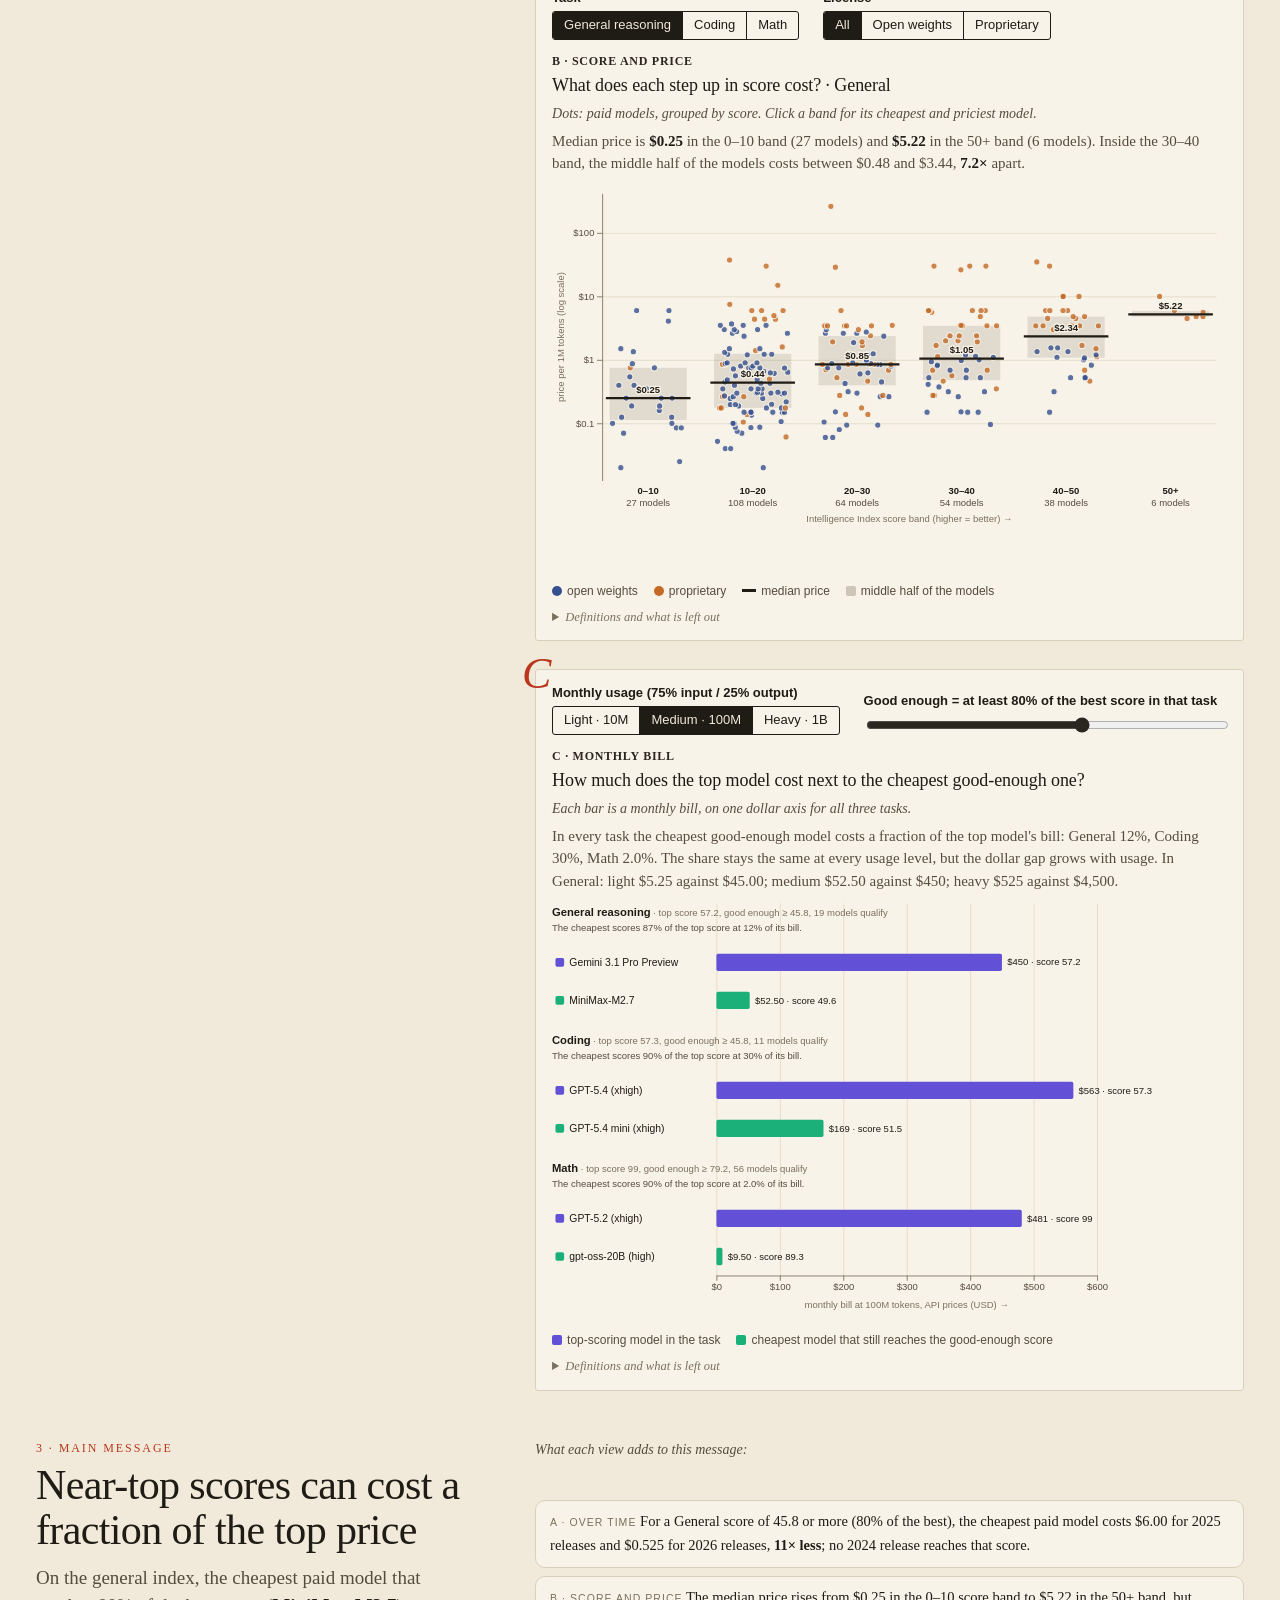
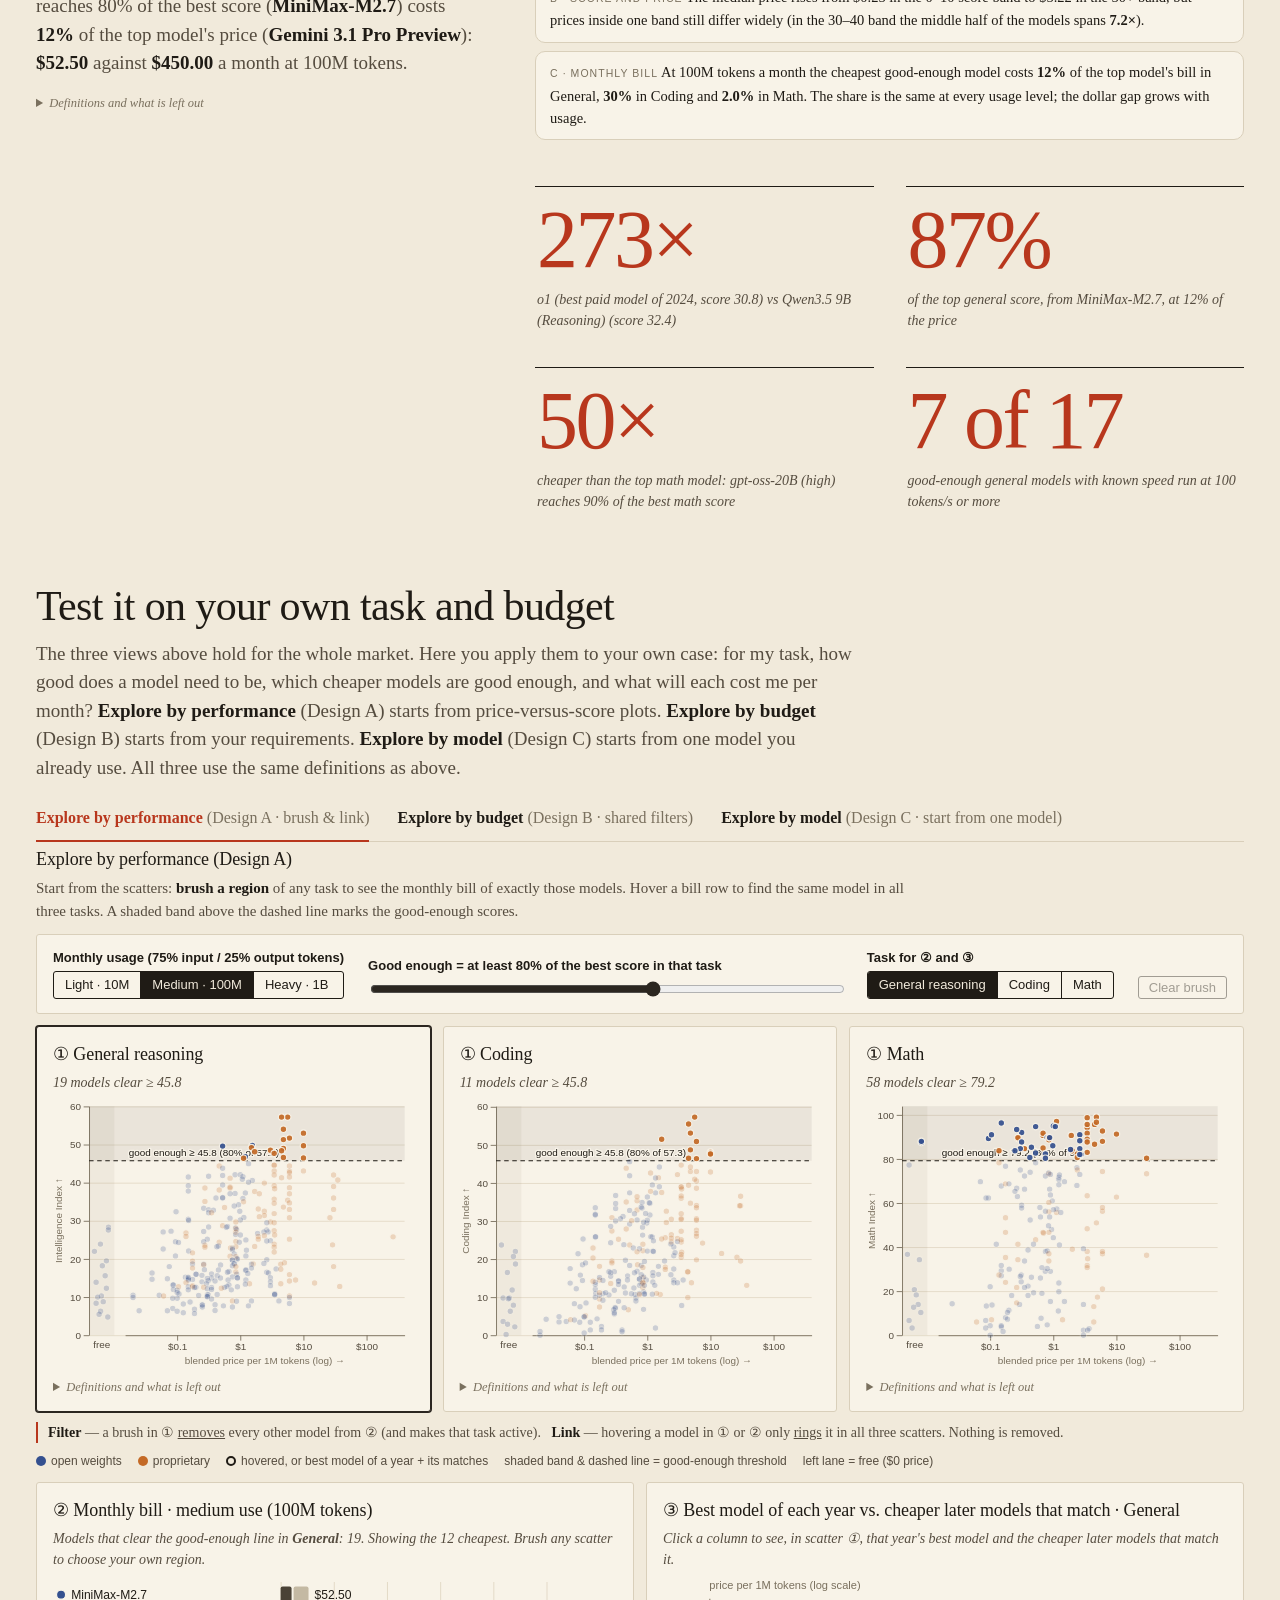
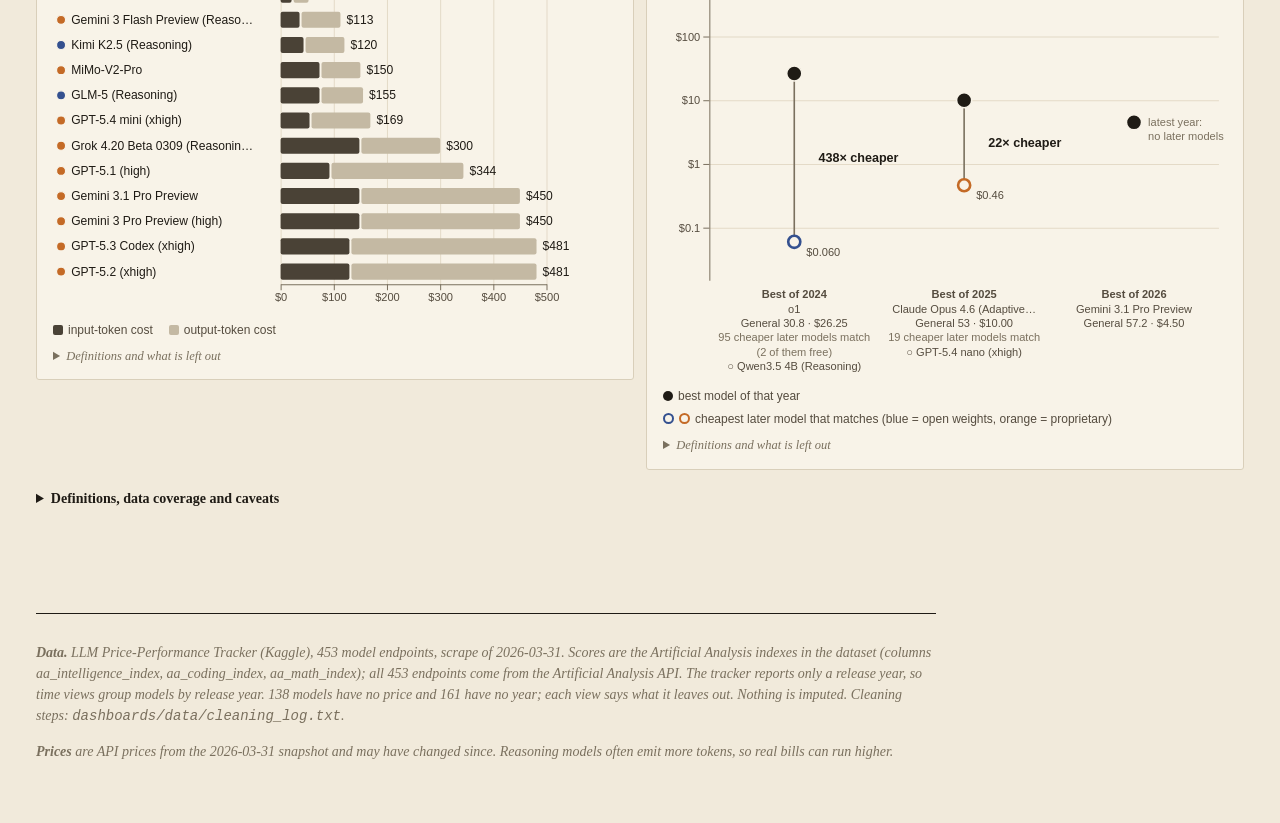
==== commit 4e1f7d6a: "Third revision on Design C in terms of removing some models" ====
--- a/docs/index.html
+++ b/docs/index.html
@@ -502,7 +502,7 @@
   <p class="big" style="font-size:16px;margin:0 0 8px" id="c-take"></p>
   <div id="c-chart"></div>
   <div id="c-leg"><div class="legend"><span><i class="sq" style="background:var(--role-top)"></i>your model</span><span><i class="sq" style="background:var(--role-cheap)"></i>cheaper models that reach your quality bar (each beats the others in price or score)</span></div>
-  <p class="hint" style="margin:6px 0 0">Click a bar to compare that model instead.</p></div>
+  <p class="hint" style="margin:6px 0 0">Click a bar to compare that model instead (not possible for the cheapest models: nothing is cheaper).</p></div>
   <p class="coverage" id="c-cov"></p>
   <p class="explain link"><strong>Filter</strong> · the task, usage, quality bar and license controls recompute the list. <strong>Link</strong> · hovering a bar shows that model's scores, price and speed; clicking one makes it your model (nothing is removed).</p>
 </section>
@@ -1218,8 +1218,19 @@
   $("c-pct").oninput = (e) => { S.pct = +e.target.value; draw(); };
   $("c-lic").onchange = (e) => { S.lic = e.target.value; draw(); };
 
+  // The dropdown lists only models that have something to compare: a score in this task and at least one cheaper
+  // paid model scoring 90% of it or more. Models with nothing cheaper (the cheap end) still show up as matches, just not as a starting point.
+  const ELIG = {};
+  C.TASKS.forEach((t) => {
+    const sc = paid.filter((d) => d[t.key] != null);
+    ELIG[t.key] = new Set(sc.filter((d) => sc.some((o) => o.price < d.price && o[t.key] >= 0.9 * d[t.key])).map((d) => d.id));
+  });
   const dl = $("c-models");
-  paid.slice().sort((a, b) => a.name.localeCompare(b.name)).forEach((m) => { const o = document.createElement("option"); o.value = m.name; dl.appendChild(o); });
+  let listTask = null;
+  function buildList() {
+    if (listTask === S.task) return; listTask = S.task; dl.innerHTML = "";
+    paid.filter((d) => ELIG[S.task].has(d.id)).sort((a, b) => a.name.localeCompare(b.name)).forEach((d) => { const o = document.createElement("option"); o.value = d.name; dl.appendChild(o); });
+  }
   const input = $("c-model");
   const byName = (txt) => { const t = txt.trim().toLowerCase(); return paid.find((m) => m.name.toLowerCase() === t); };
   input.onchange = () => { const m = byName(input.value); if (m) { S.id = m.id; draw(); } else { $("c-take").textContent = `"${input.value}" is not a priced model in this data. Pick a name from the list.`; } };
@@ -1228,7 +1239,7 @@
   input.onblur = () => { if (!byName(input.value)) input.value = C.byId.get(S.id).name; };
 
   // quick picks: the hook's example plus the top paid model of each task
-  const picks = [C.byId.get("o1")].concat(C.TASKS.map((t) => paid.filter((m) => m[t.key] != null).sort((a, b) => b[t.key] - a[t.key] || a.price - b.price)[0])).filter((m, i, a) => m && a.indexOf(m) === i);
+  const picks = [C.byId.get("o1")].concat(C.TASKS.map((t) => paid.filter((m) => ELIG[t.key].has(m.id)).sort((a, b) => b[t.key] - a[t.key] || a.price - b.price)[0])).filter((m, i, a) => m && a.indexOf(m) === i);
   const tryEl = $("c-try"); tryEl.append("Try: ");
   picks.forEach((m, i) => { const b = document.createElement("button"); b.className = "linkbtn"; b.textContent = m.name; b.onclick = () => { S.id = m.id; draw(); }; tryEl.append(b); if (i < picks.length - 1) tryEl.append(" · "); });
 
@@ -1238,7 +1249,7 @@
 
   function draw() {
     const t = C.taskOf(S.task), me = C.byId.get(S.id), tok = C.usageOf(S.usage).tokens;
-    input.value = me.name;
+    input.value = me.name; buildList();
     $("c-task").querySelectorAll("button").forEach((b) => b.setAttribute("aria-pressed", b.dataset.k === S.task));
     $("c-usage").querySelectorAll("button").forEach((b) => b.setAttribute("aria-pressed", b.dataset.k === S.usage));
     $("c-pct-val").textContent = S.pct + "%";
@@ -1286,12 +1297,12 @@
     en.append("text").attr("class", "val").attr("y", rowH / 2).attr("dy", "0.33em").style("fill", "var(--text-primary)");
     const all = en.merge(row);
     all.each(function (d) {
-      const isMe = d.id === me.id, bill = C.bill(d, tok).total;
+      const isMe = d.id === me.id, bill = C.bill(d, tok).total, can = !isMe && ELIG[S.task].has(d.id);
       const g = d3.select(this);
-      const label = isMe ? `Your model: ${d.name}, ${t.short} score ${d[S.task]}, monthly bill ${usd(bill)}` : `${d.name}, ${t.short} score ${d[S.task]}, monthly bill ${usd(bill)}, ${Math.floor((1 - bill / myBill) * 100)}% less than ${me.name}. Press Enter to compare this model instead.`;
+      const label = isMe ? `Your model: ${d.name}, ${t.short} score ${d[S.task]}, monthly bill ${usd(bill)}` : `${d.name}, ${t.short} score ${d[S.task]}, monthly bill ${usd(bill)}, ${Math.floor((1 - bill / myBill) * 100)}% less than ${me.name}.${can ? " Press Enter to compare this model instead." : ""}`;
       g.attr("data-id", d.id).on("mouseenter", (ev) => C.tip.show(d, ev, tok, S.task)).on("mousemove", (ev) => C.tip.move(ev)).on("mouseleave", () => C.tip.hide())
-        .on("click", () => { if (!isMe) { S.id = d.id; draw(); } });
-      C.focusable(g, label, function () { C.tipFocus(this, d, tok, S.task); }, null, isMe ? null : () => { S.id = d.id; draw(); });
+        .on("click", () => { if (can) { S.id = d.id; draw(); } }).style("cursor", can ? "pointer" : "default");
+      C.focusable(g, label, function () { C.tipFocus(this, d, tok, S.task); }, null, can ? () => { S.id = d.id; draw(); } : null);
       g.select(".sw").attr("fill", isMe ? "var(--role-top)" : "var(--role-cheap)");
       g.select(".nm").text(C.trunc(d.name, 36));
       g.select(".sub").text(`score ${d[S.task]} · ${d.open ? "open weights" : "proprietary"}`);
